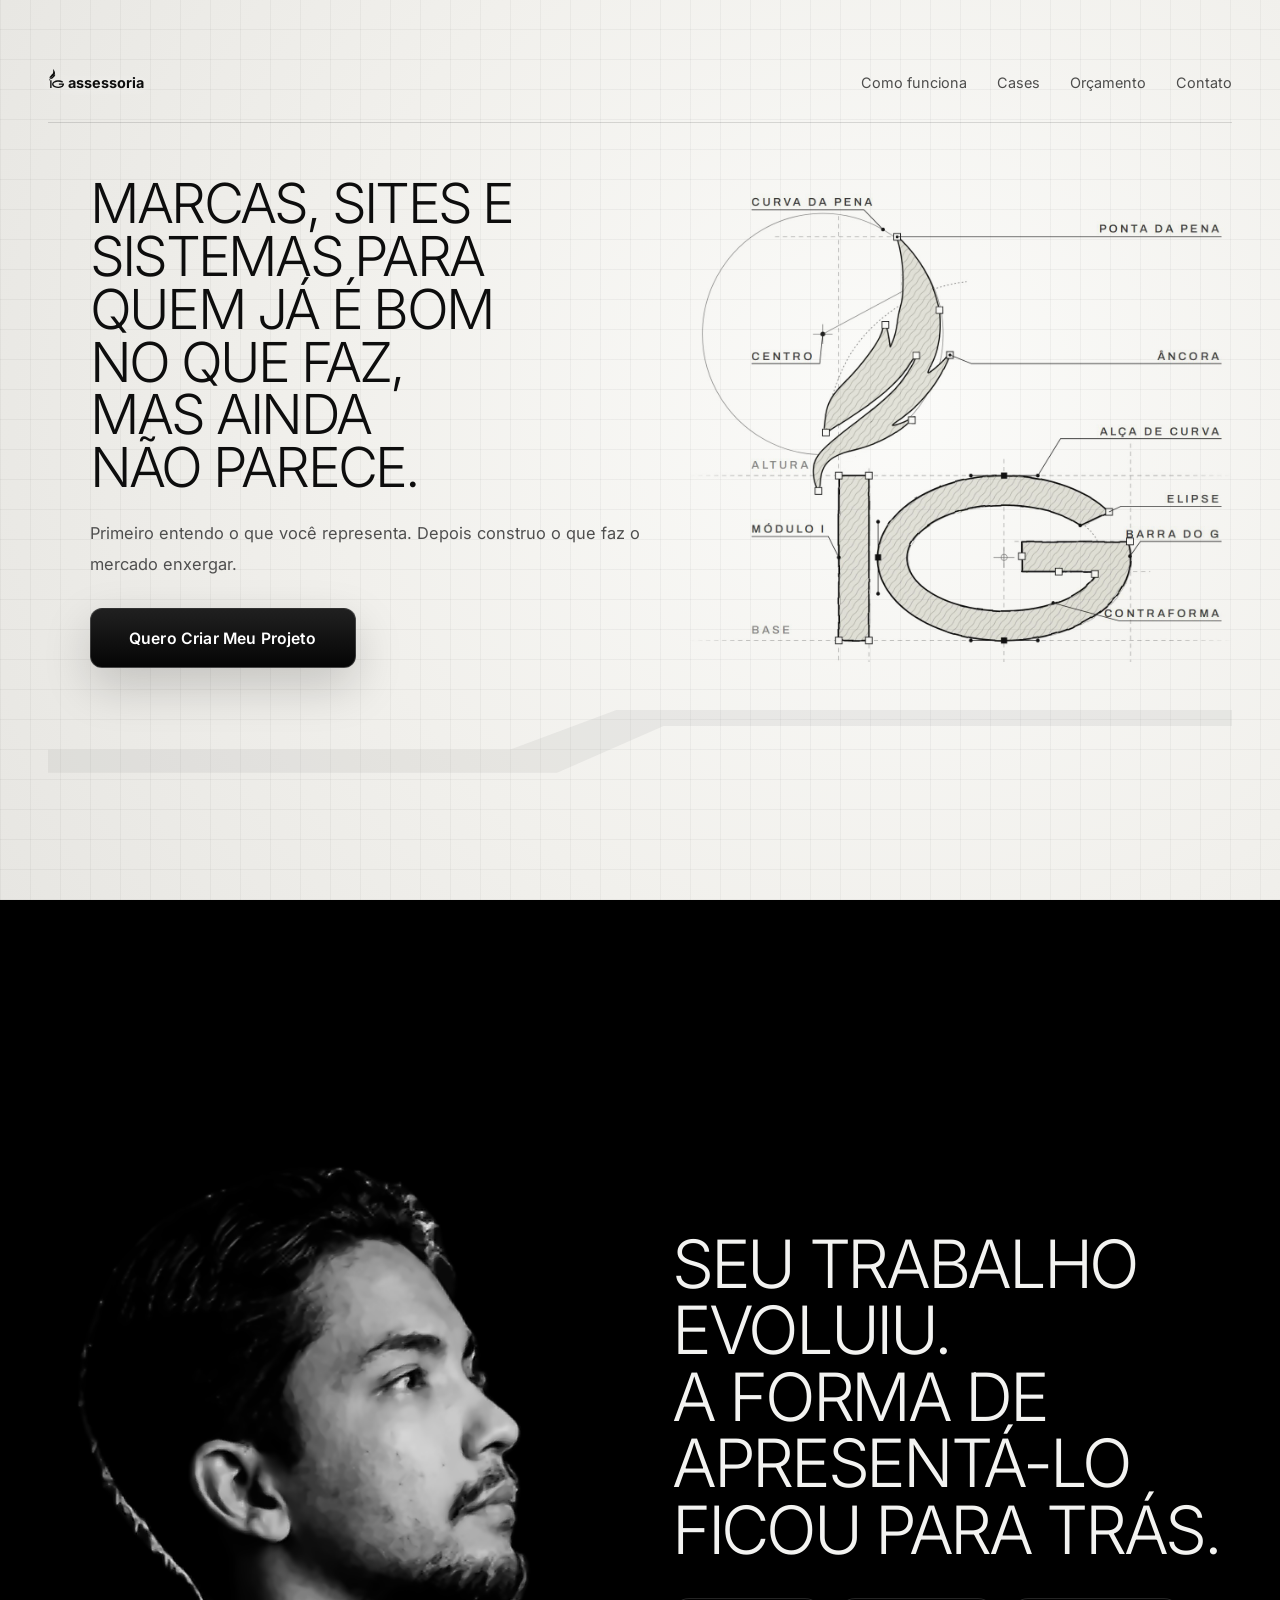
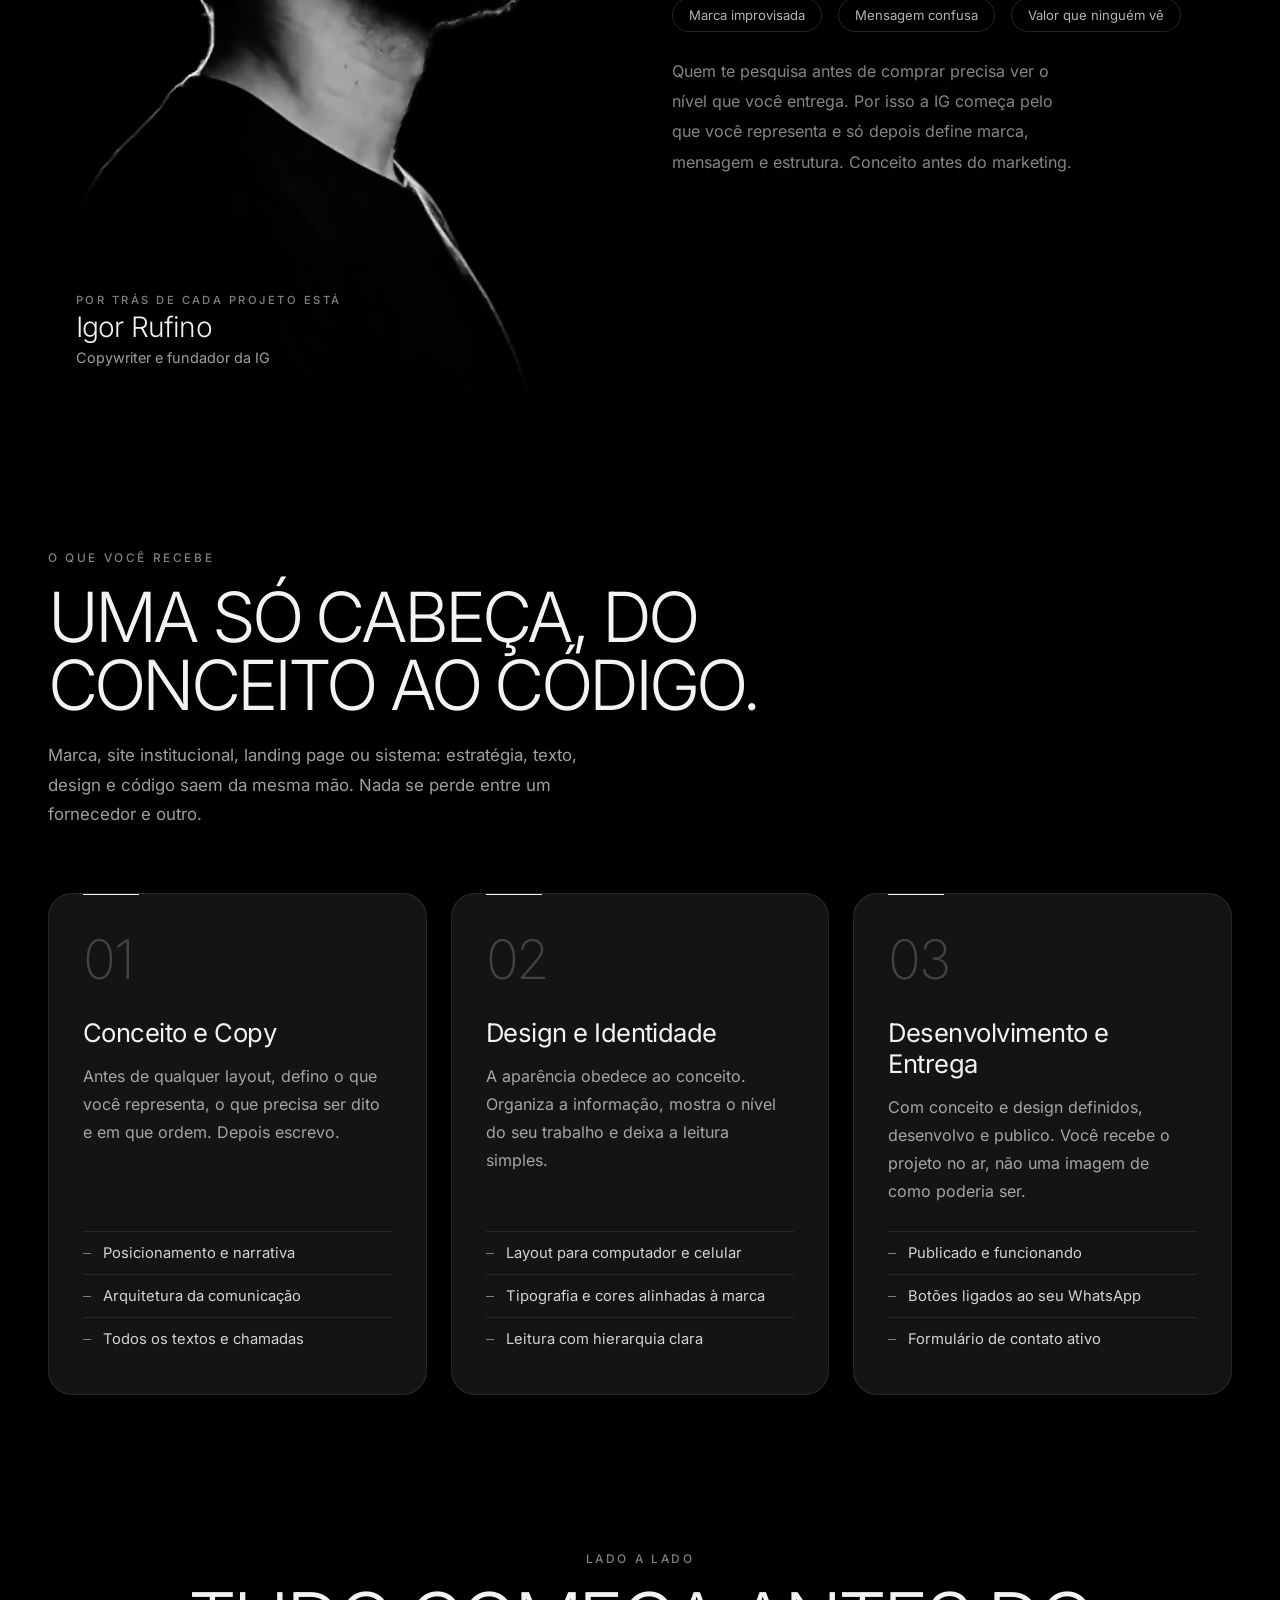
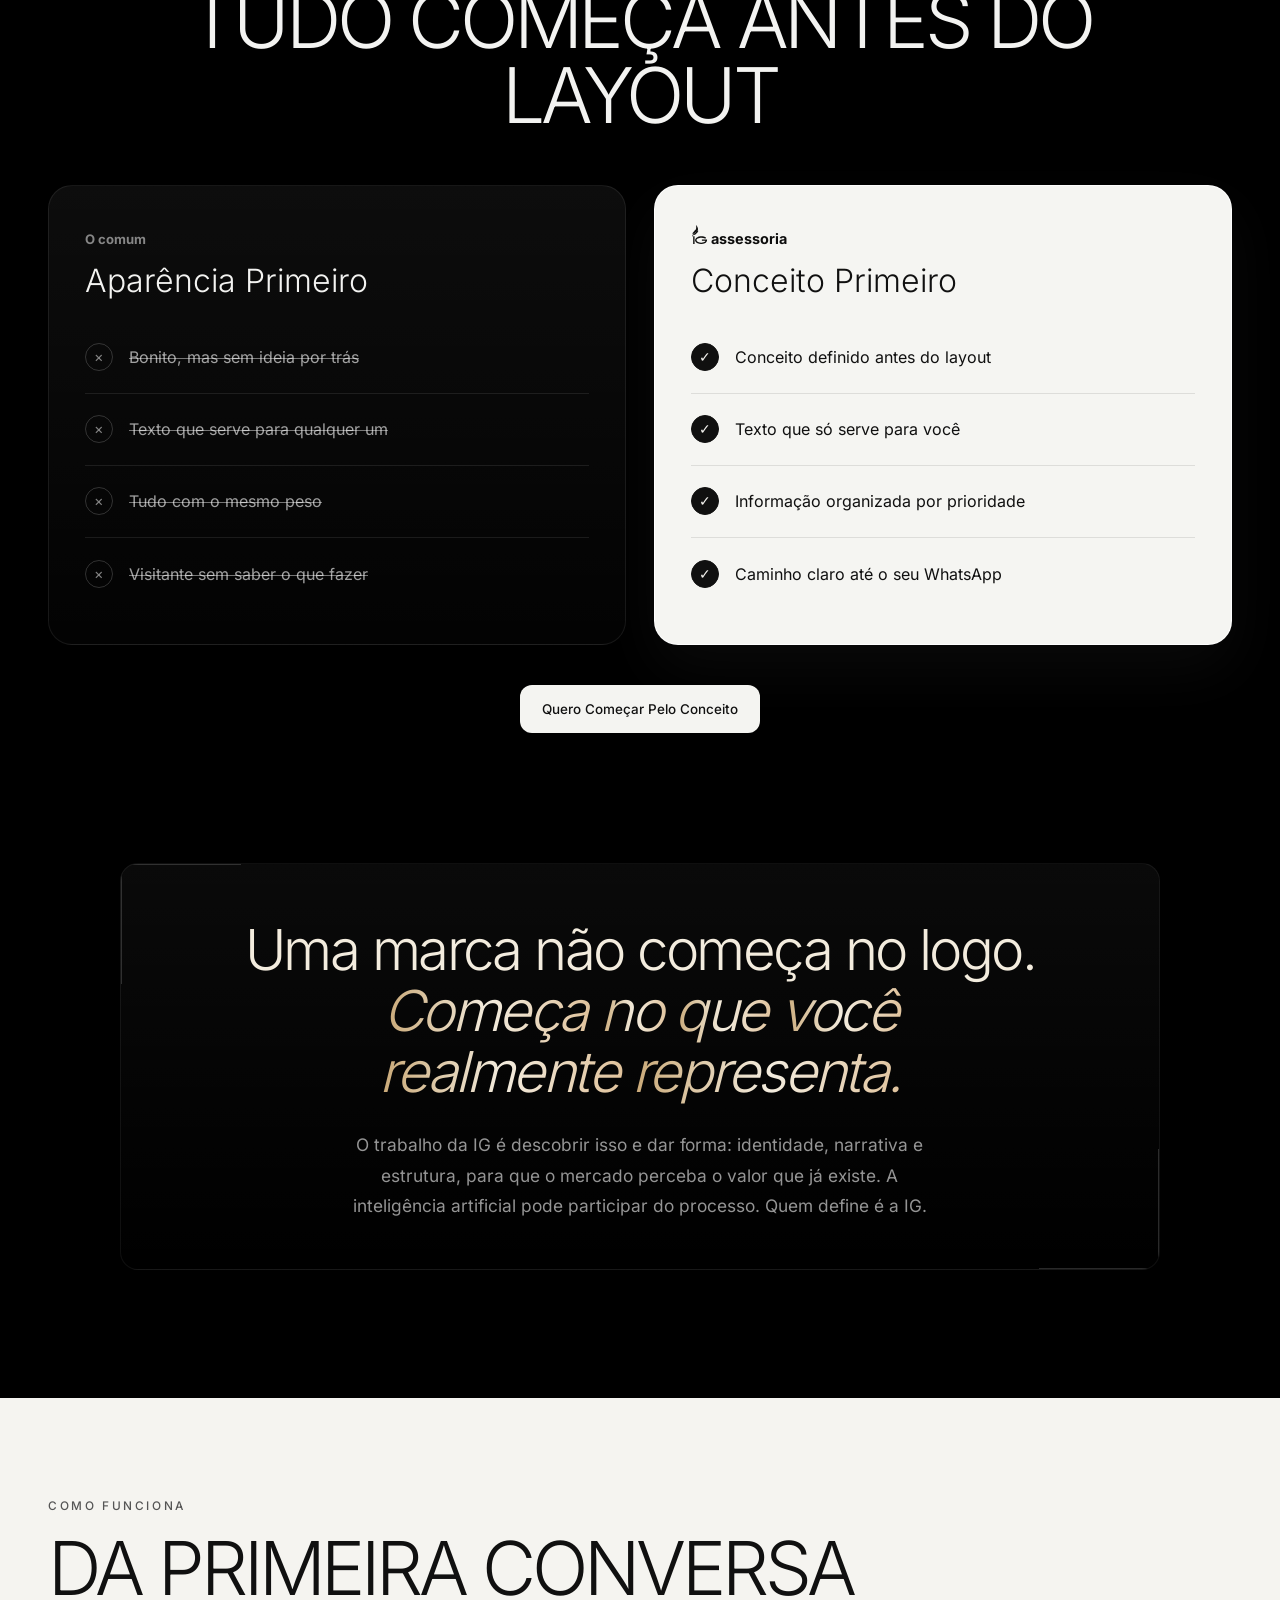
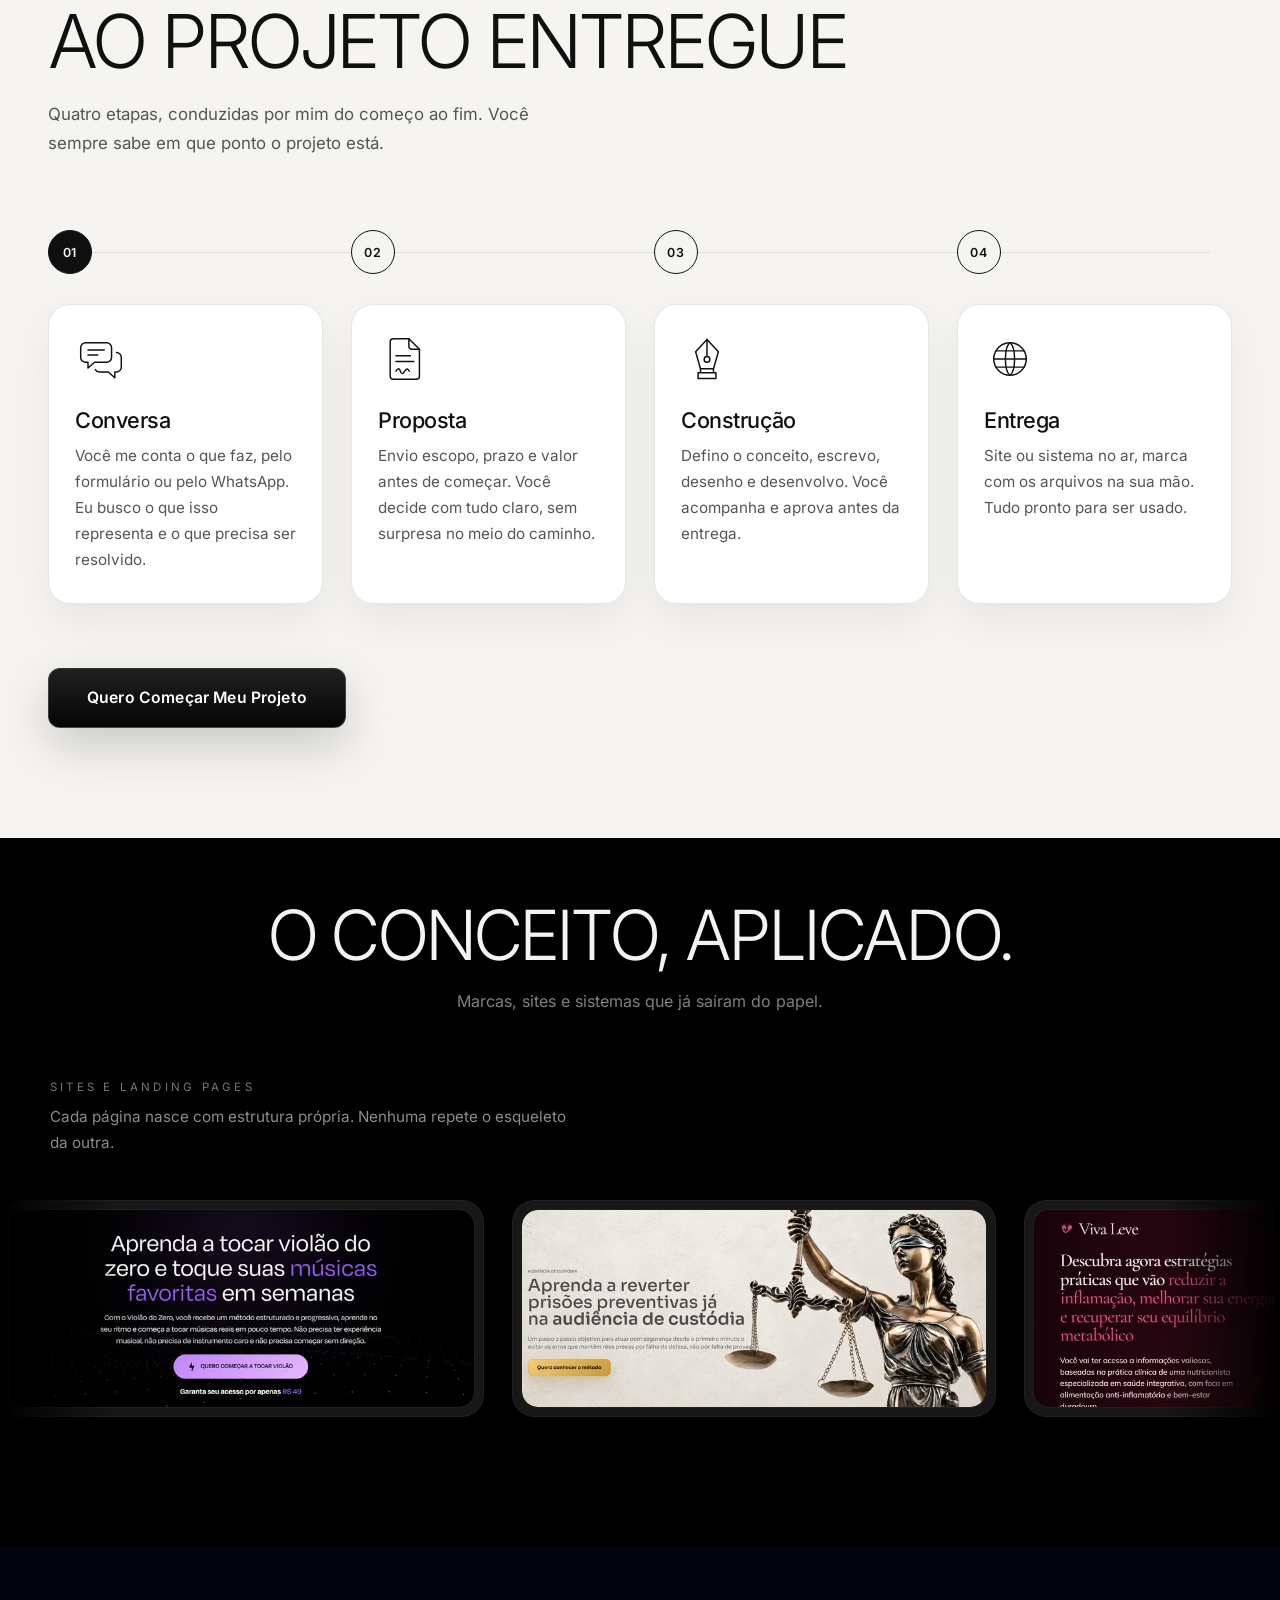
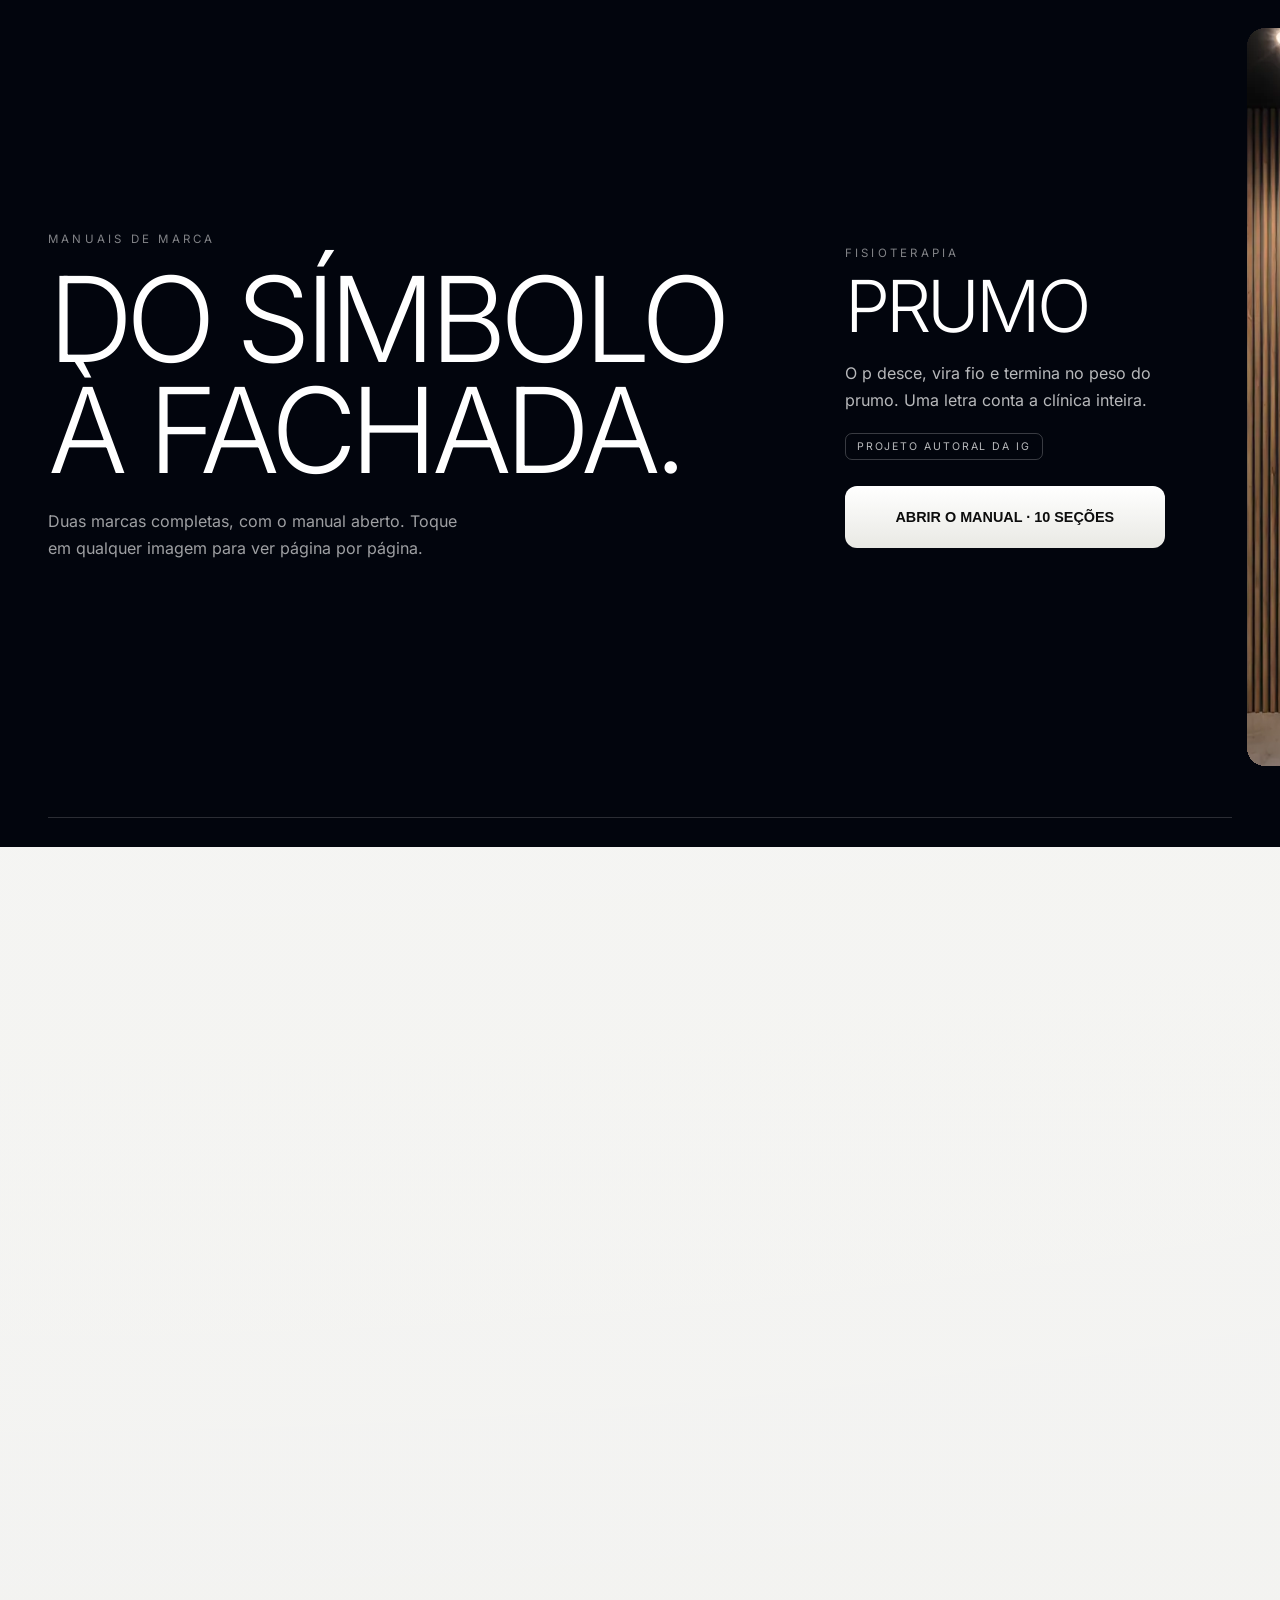
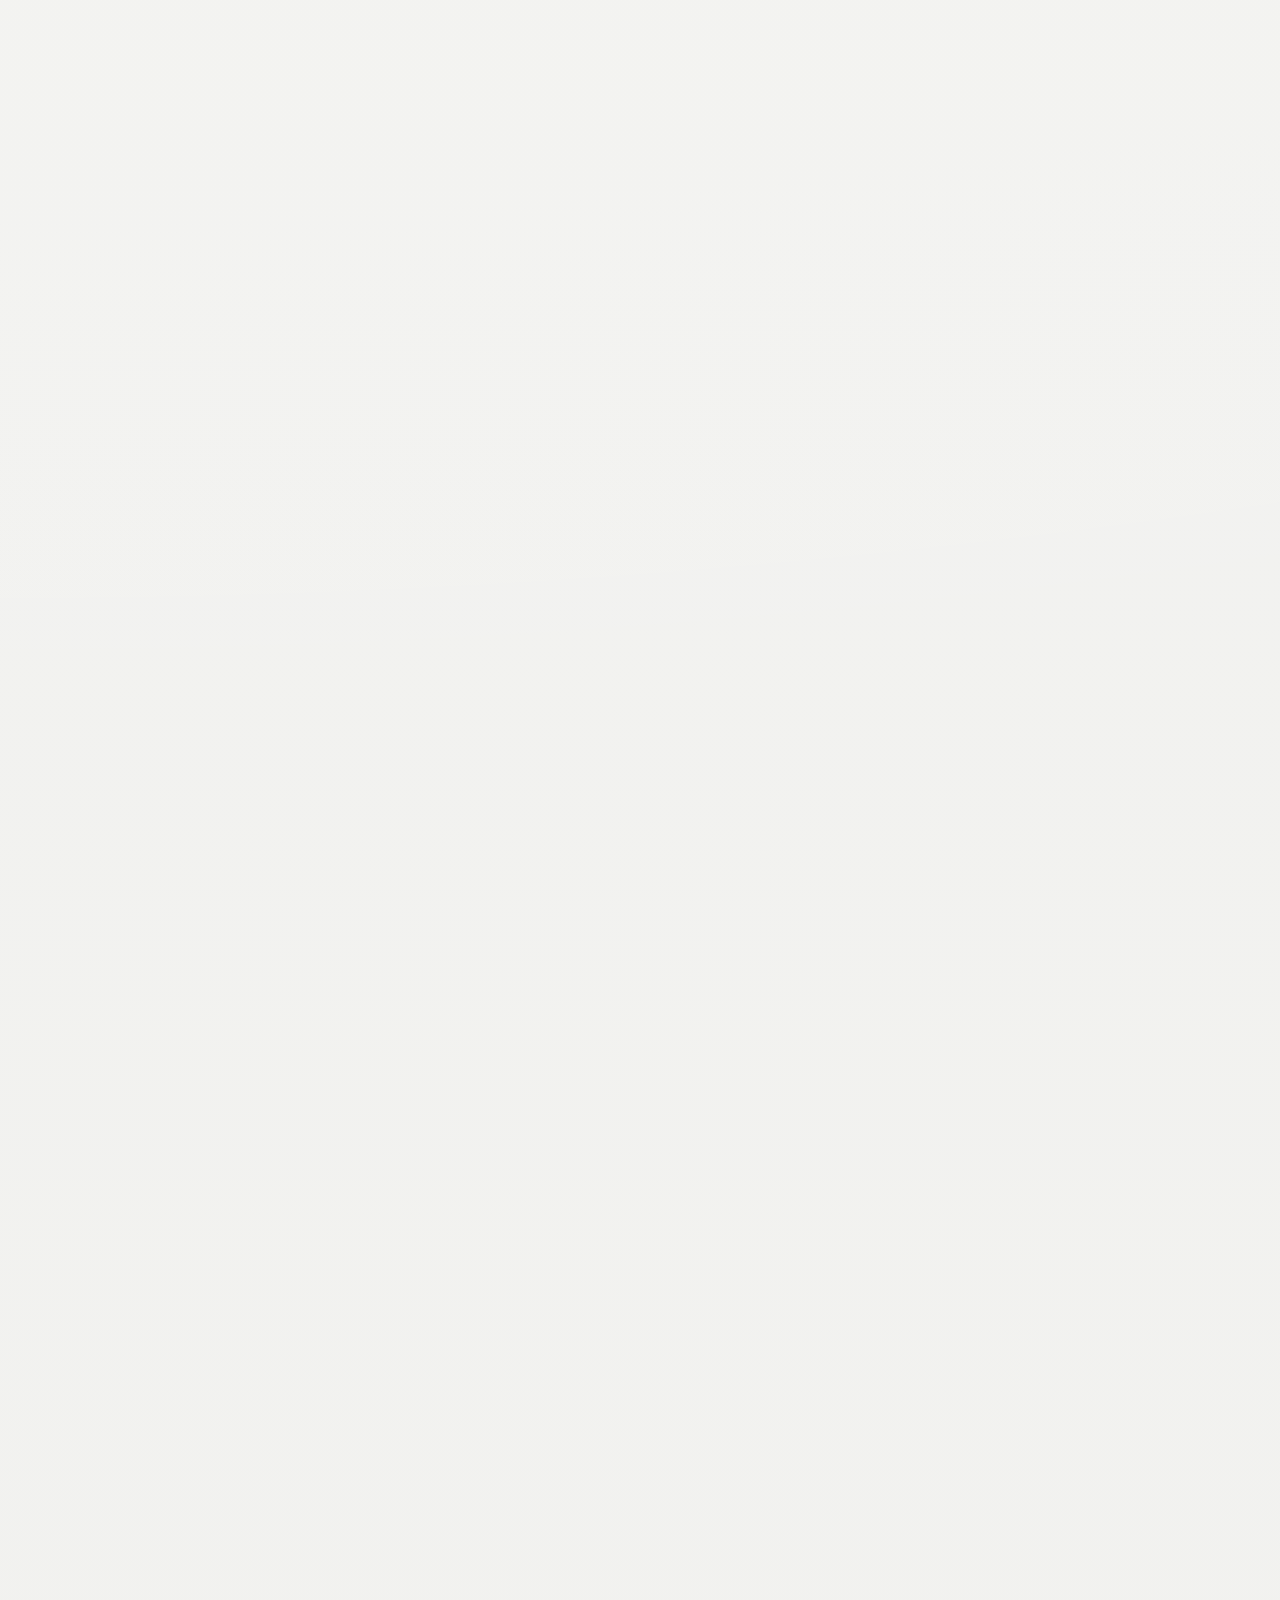
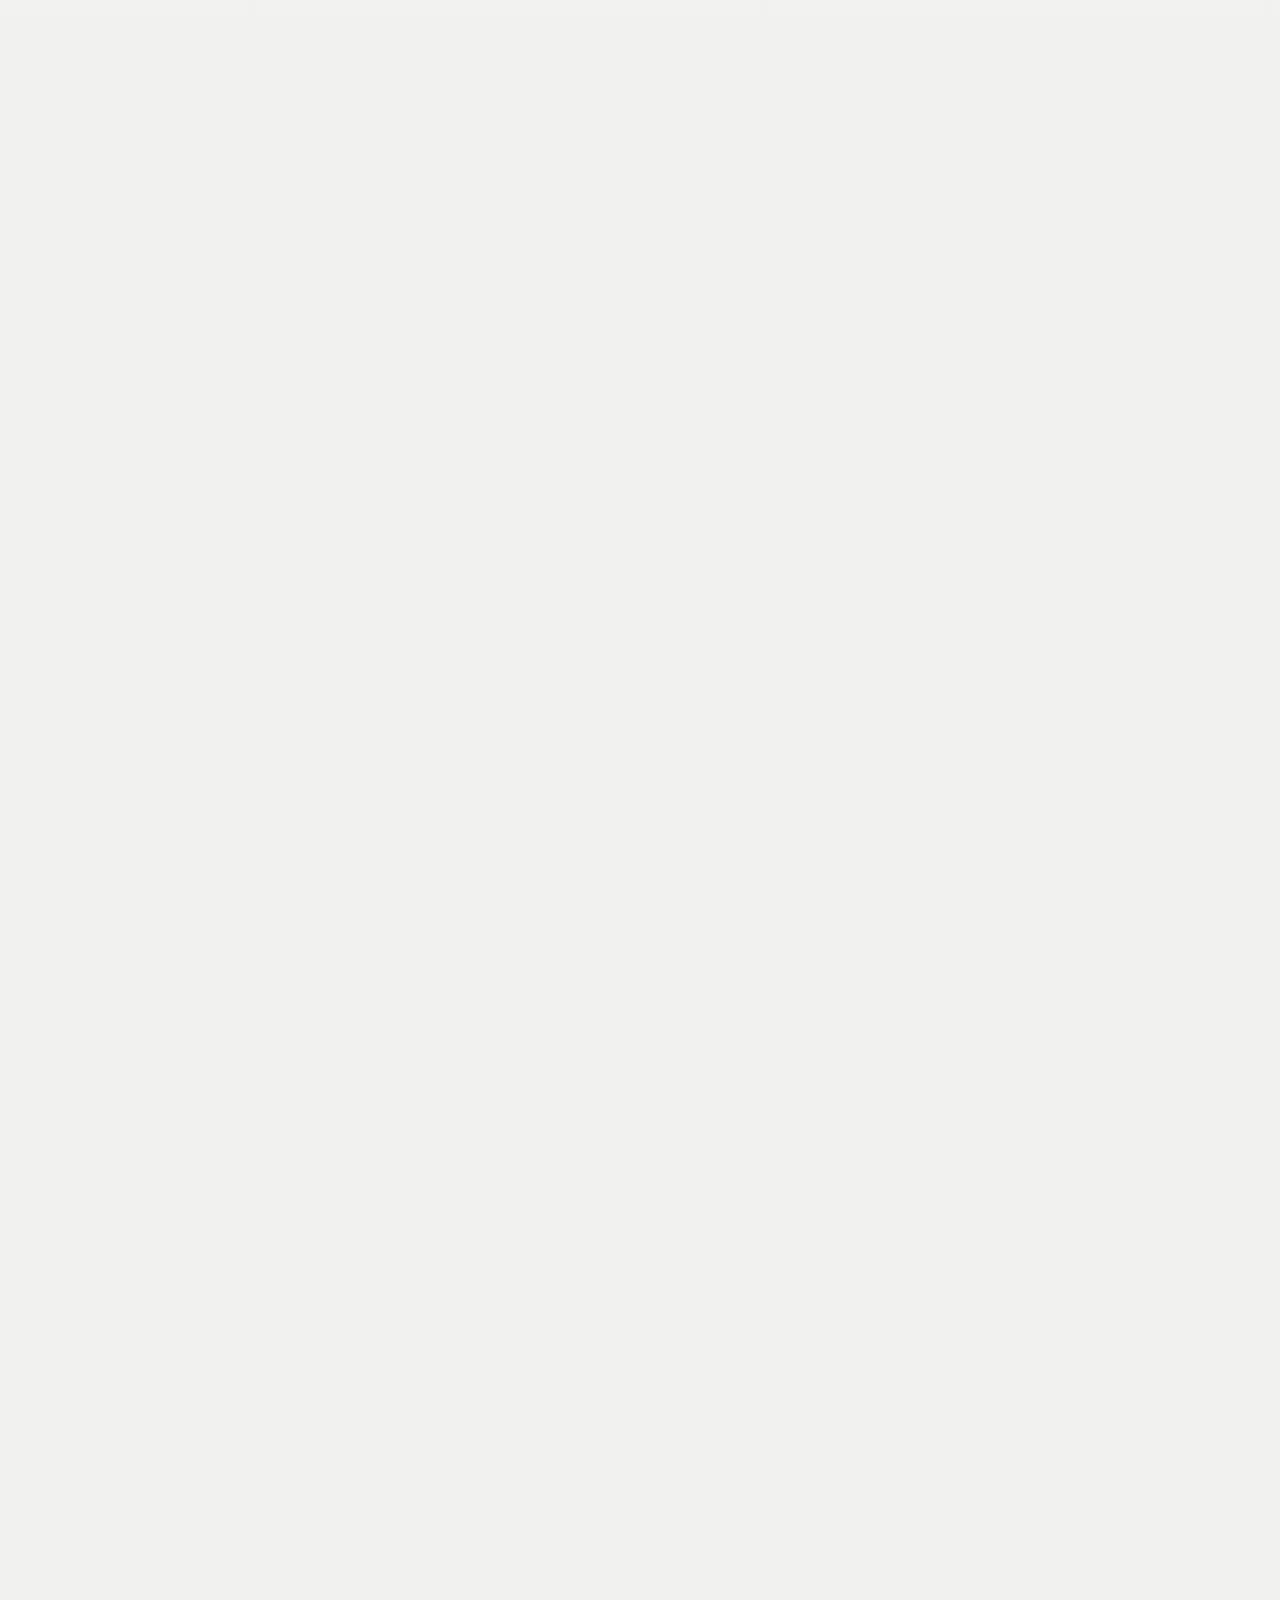
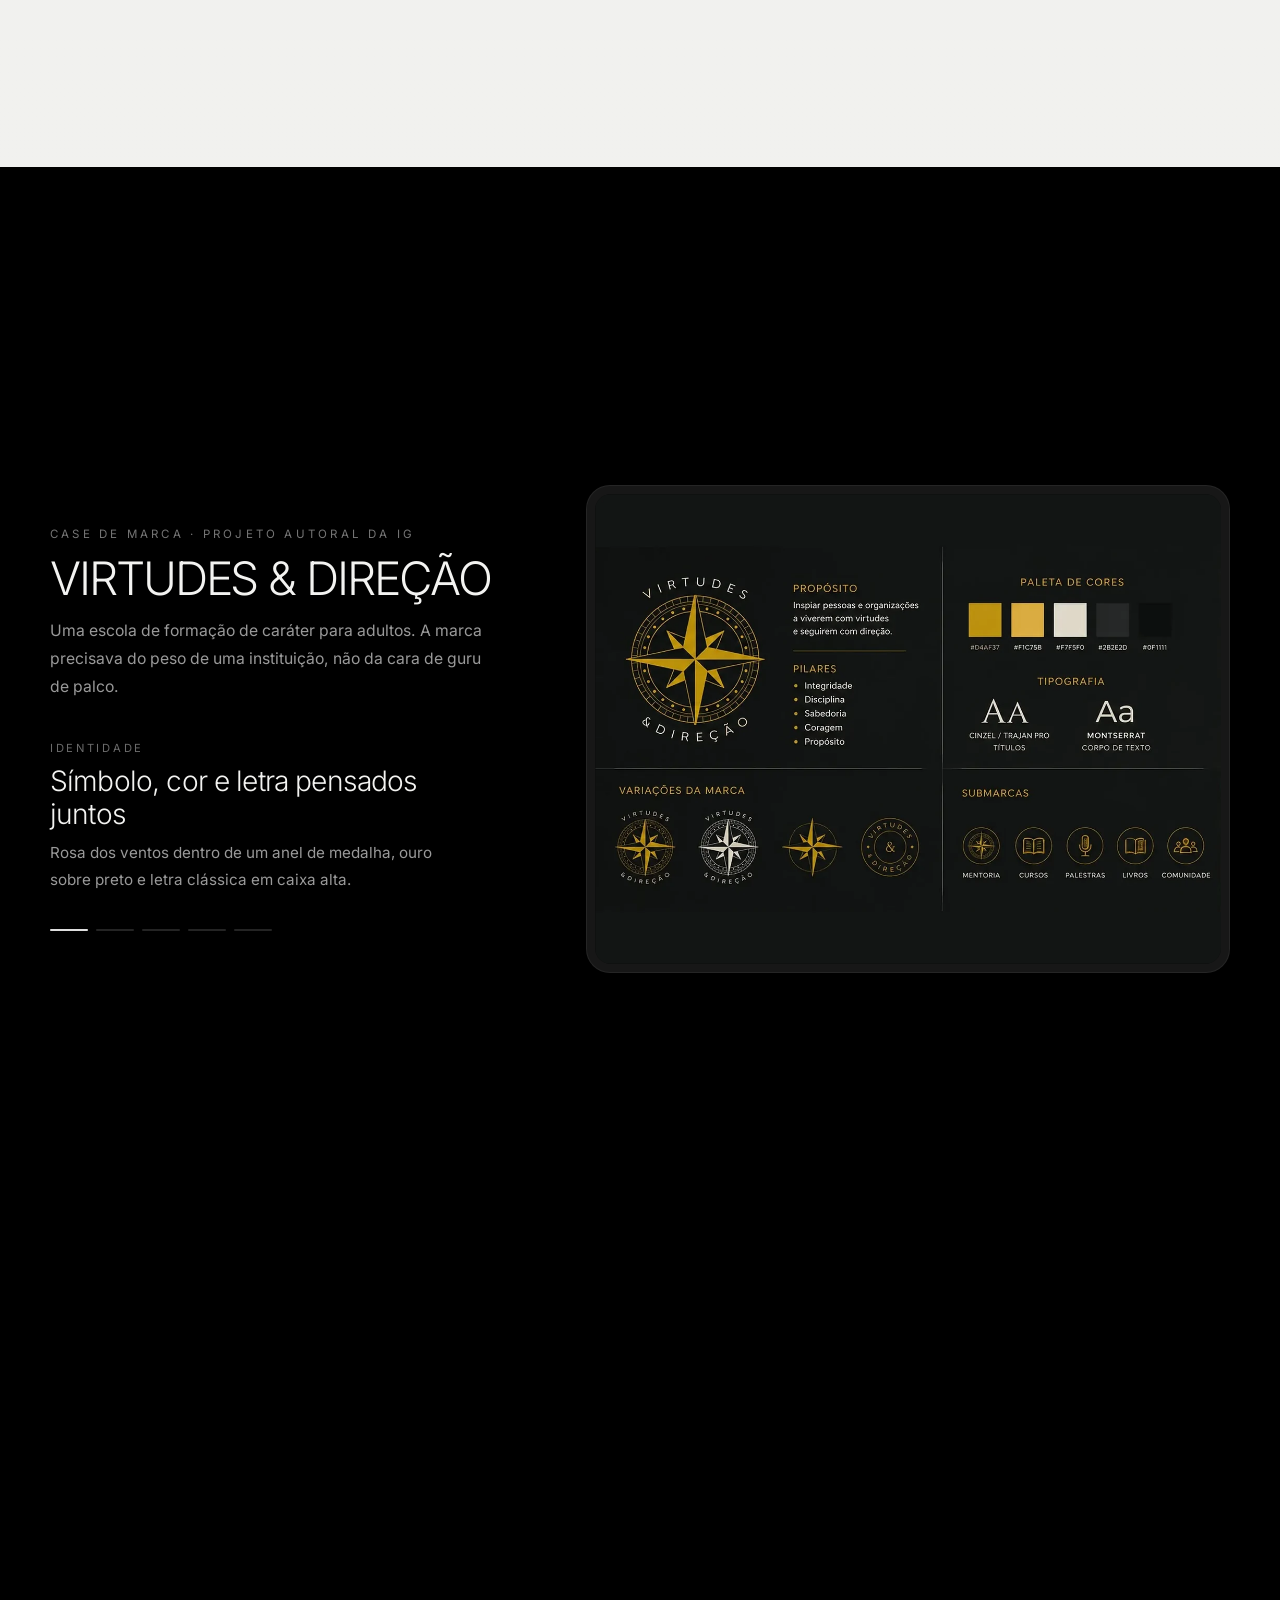
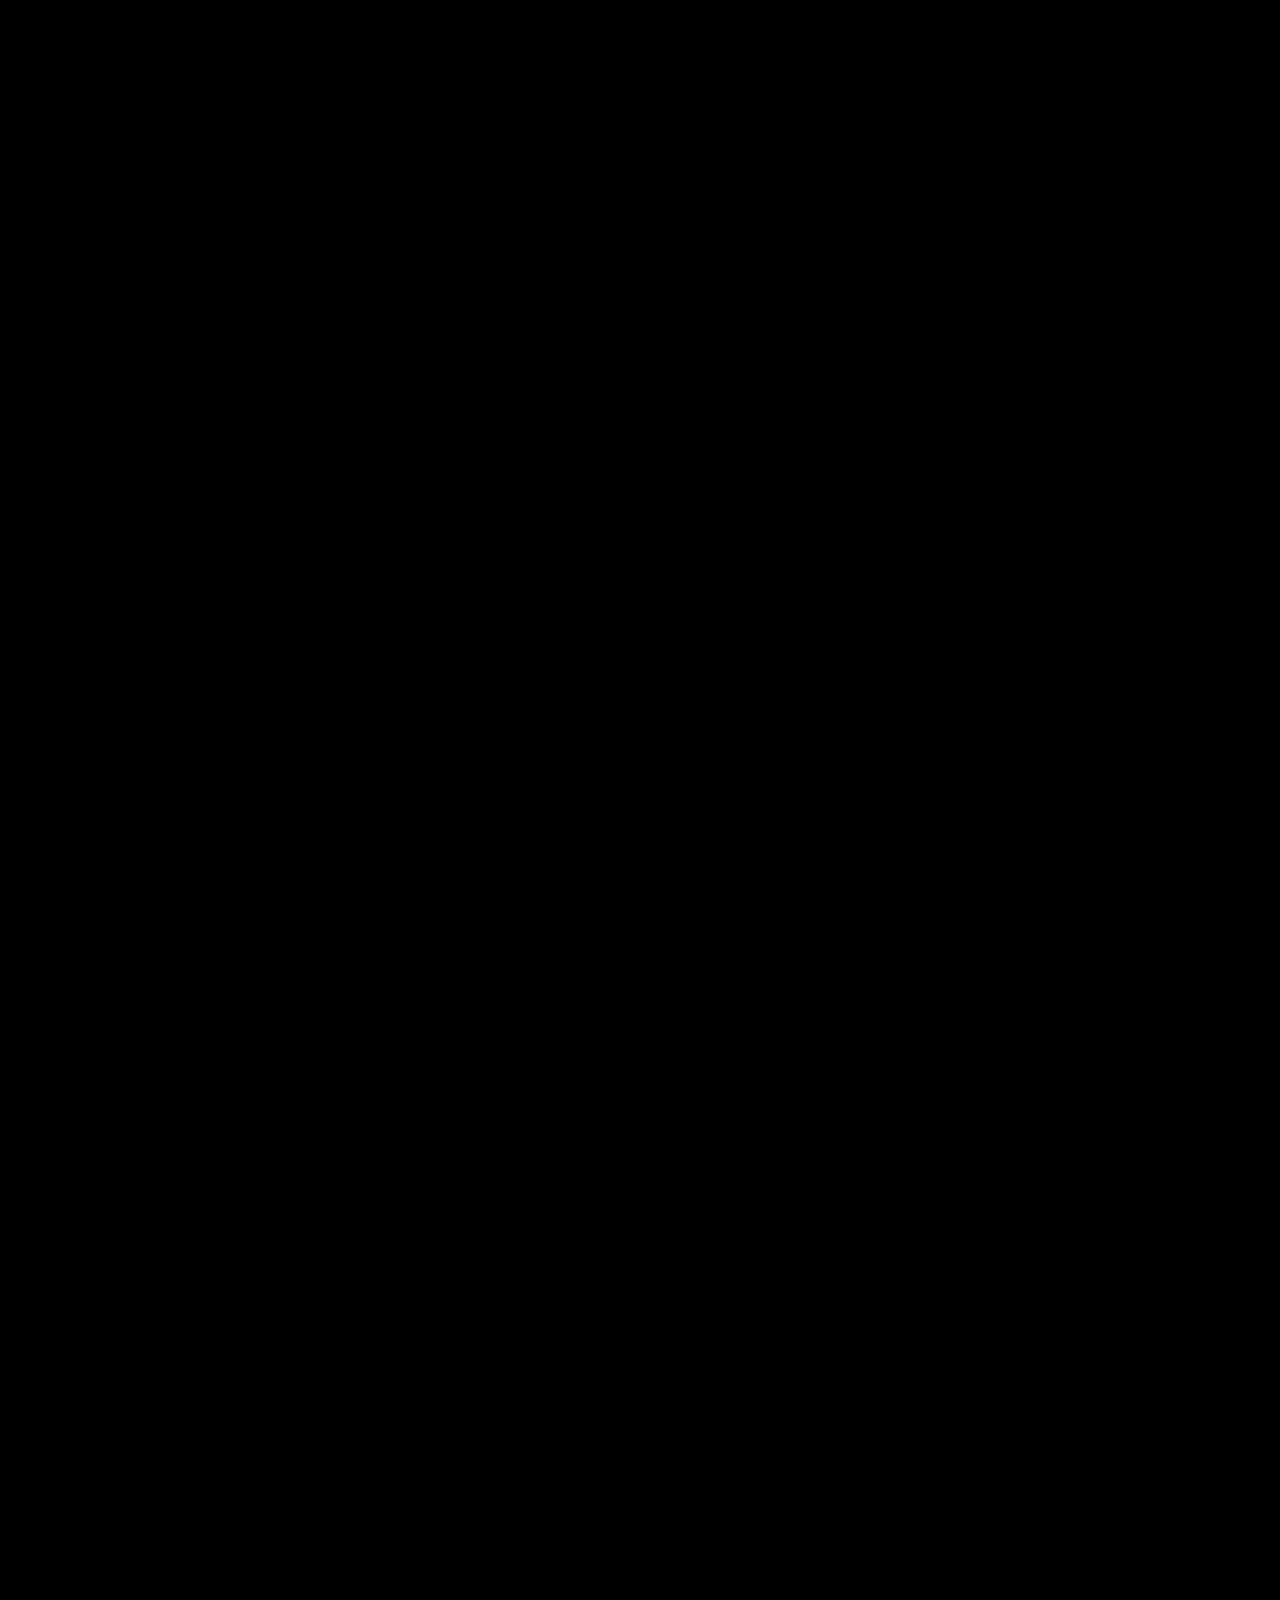
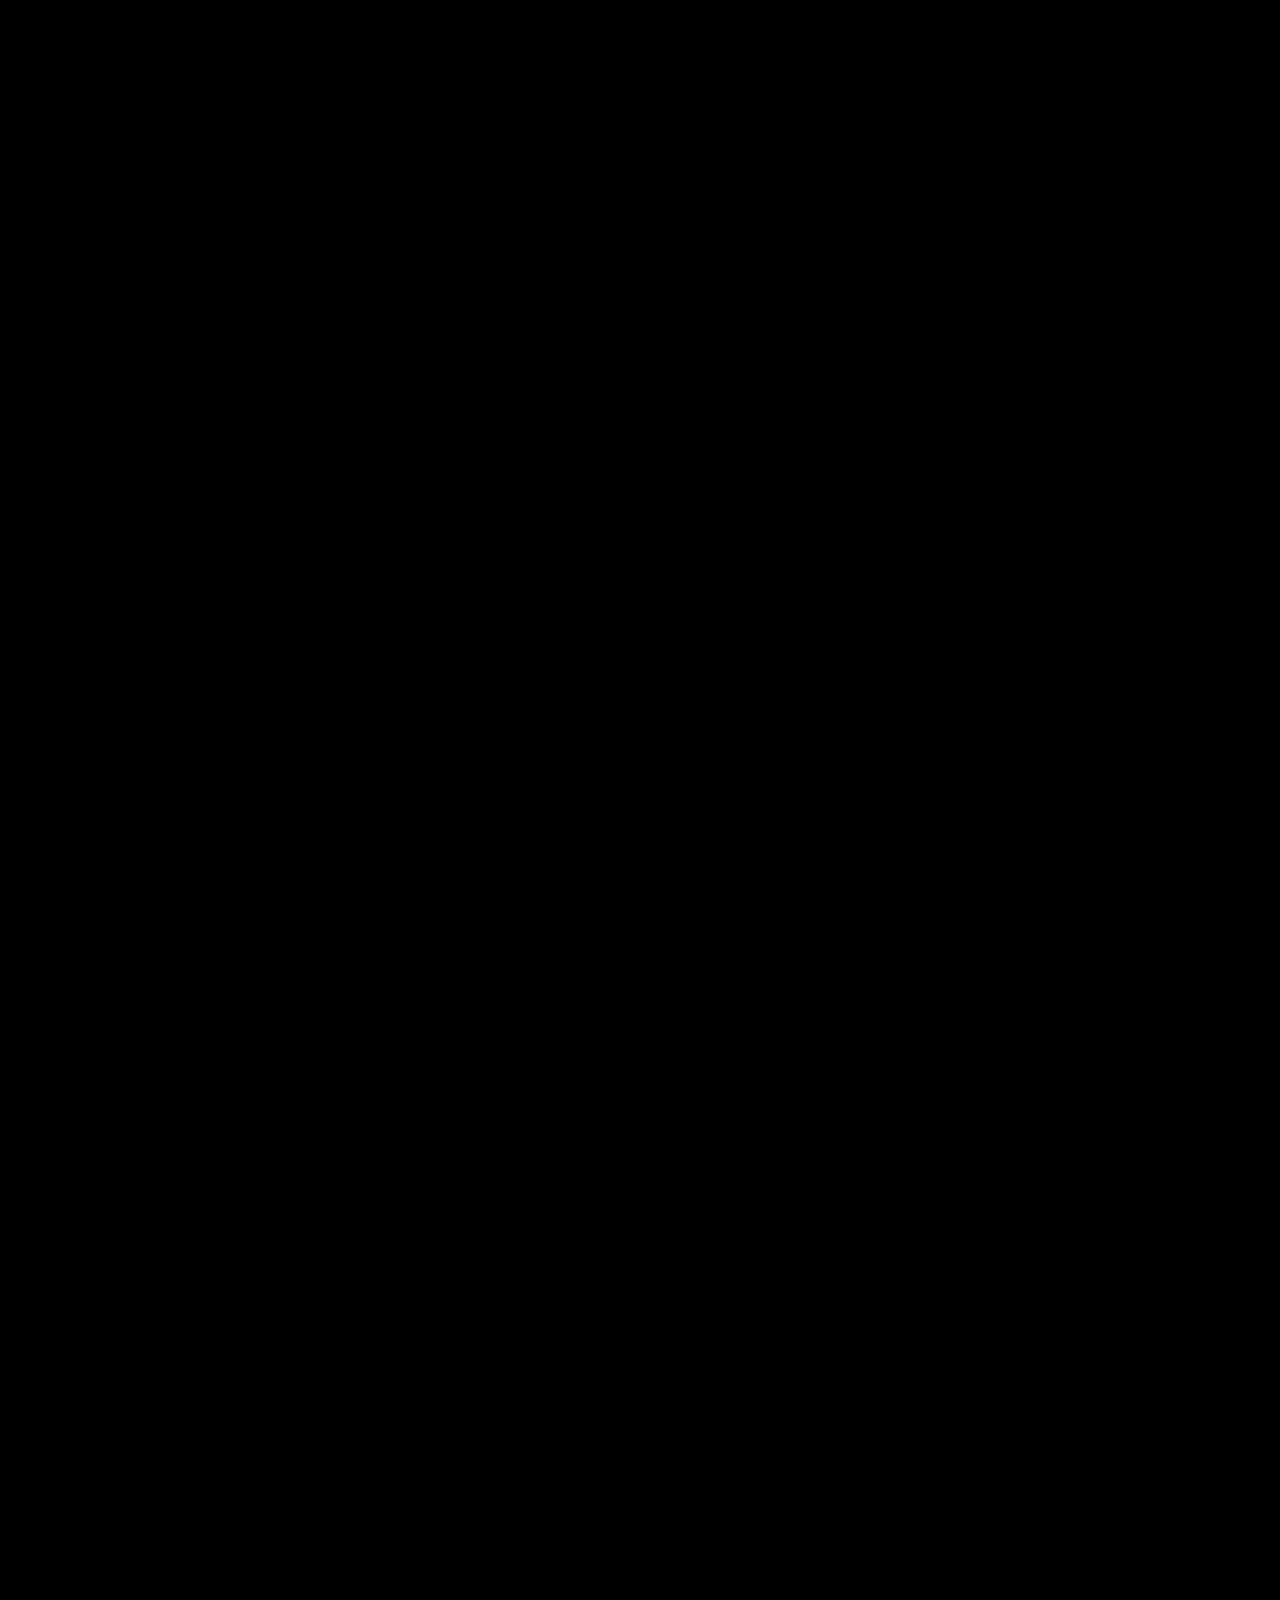
==== index.html @ 2465ba2e "Cases: galeria com manuais de marca e Pauta com Dashboard Galeria de Prumo e Folha & Verso com manua" ====
<!DOCTYPE html>
<html lang="pt-BR">
<head>
<script>document.documentElement.classList.add("js");</script>
<meta charset="UTF-8">
<meta name="viewport" content="width=device-width, initial-scale=1.0">
<style id="ig-antiquadro">html{display:none!important}</style>
<noscript><style>html{display:block!important}</style></noscript>
<script>(function(){var ok=window.self===window.top;if(!ok){try{var a=window.location.ancestorOrigins,p=[];if(a&&a.length&&p.length){ok=true;for(var i=0;i<a.length;i++){if(p.indexOf(a[i])<0){ok=false;break;}}}}catch(e){}}if(ok){var q=document.getElementById('ig-antiquadro');if(q)q.parentNode.removeChild(q);}else{try{window.top.location=window.self.location.href;}catch(e){}}})();</script>
<meta http-equiv="Content-Security-Policy" content="default-src 'none'; script-src 'unsafe-inline'; style-src 'unsafe-inline'; img-src 'self' data: blob:; font-src data:; media-src 'self' data: blob:; connect-src 'self'; manifest-src 'self'; base-uri 'self'; form-action 'self'; object-src 'none'; frame-src 'none'; worker-src 'none'; upgrade-insecure-requests">
<meta name="referrer" content="strict-origin-when-cross-origin">
<script>
/* impede que o site seja exibido dentro de outra página (golpe) */
(function () {
  if (window.top === window.self) return;
  var permitidos = /(^|\.)(claude\.ai|claudeusercontent\.com)$/;   /* prévia do chat */
  var anc = window.location.ancestorOrigins, host = "";
  try { host = anc && anc.length ? new URL(anc[anc.length - 1]).hostname : ""; } catch (e) {}
  if (host && permitidos.test(host)) return;
  try { window.top.location = window.self.location.href; }
  catch (e) { document.documentElement.style.display = "none"; }
})();
</script>

<title>Criação de Sites, Marcas e Sistemas | IG Assessoria</title>
<meta name="description" content="Sites, landing pages, marcas e sistemas sob medida. Estratégia, copy, design e código com um só responsável. De Emas, PB, para negócios de todo o Brasil.">
<meta name="keywords" content="criação de sites, criação de sites Paraíba, landing page, criação de marca, identidade visual, sistema sob medida, IG Assessoria, Igor Rufino">
<meta name="robots" content="index, follow, max-image-preview:large, max-snippet:-1">
<meta name="author" content="IG Assessoria">
<link rel="icon" href="data:image/svg+xml,%3Csvg%20xmlns='http://www.w3.org/2000/svg'%20viewBox='0%200%2064%2064'%3E%3Crect%20width='64'%20height='64'%20rx='14'%20fill='%23000000'/%3E%3Ctext%20x='32'%20y='43'%20font-family='Helvetica,Arial,sans-serif'%20font-size='30'%20font-weight='300'%20letter-spacing='-1'%20text-anchor='middle'%20fill='%23dfc19a'%3EIG%3C/text%3E%3C/svg%3E">
<meta name="theme-color" content="#000000">
<link rel="canonical" href="https://igorrufinofigueiredo-cloud.github.io/IG-ASSESSORIA-OFICIAL/">

<!-- Open Graph / redes sociais -->
<meta property="og:type" content="website">
<meta property="og:locale" content="pt_BR">
<meta property="og:title" content="Criação de Sites, Marcas e Sistemas | IG Assessoria">
<meta property="og:description" content="Marcas, sites e sistemas para quem já é bom no que faz, mas ainda não parece. Conceito, copy, design e código com um só responsável.">
<meta property="og:image" content="https://res.cloudinary.com/dalwymbky/image/upload/v1782346528/b2_j1oc3v.png">
<meta property="og:url" content="https://igorrufinofigueiredo-cloud.github.io/IG-ASSESSORIA-OFICIAL/">
<meta property="og:site_name" content="IG Assessoria">

<!-- Twitter Card -->
<meta name="twitter:card" content="summary_large_image">
<meta name="twitter:title" content="Criação de Sites, Marcas e Sistemas | IG Assessoria">
<meta name="twitter:description" content="Marcas, sites e sistemas para quem já é bom no que faz, mas ainda não parece. Conceito, copy, design e código com um só responsável.">
<meta name="twitter:image" content="https://res.cloudinary.com/dalwymbky/image/upload/v1782346528/b2_j1oc3v.png">

<!-- Dados estruturados para o Google (Schema.org) -->
<script type="application/ld+json">
{
  "@context": "https://schema.org",
  "@graph": [
    {
      "@type": "ProfessionalService",
      "@id": "https://igorrufinofigueiredo-cloud.github.io/IG-ASSESSORIA-OFICIAL/#empresa",
      "name": "IG Assessoria",
      "alternateName": "IG Assessoria Igor Rufino",
      "description": "Criação de marcas, sites, landing pages e sistemas sob medida para negócios e profissionais. Estratégia, copy, design e desenvolvimento com um só responsável.",
      "url": "https://igorrufinofigueiredo-cloud.github.io/IG-ASSESSORIA-OFICIAL/",
      "image": "https://res.cloudinary.com/dalwymbky/image/upload/v1782346528/b2_j1oc3v.png",
      "telephone": "+5583996243847",
      "email": "igorrufinofigueiredo@gmail.com",
      "priceRange": "R$300 - R$3.000",
      "founder": {
        "@id": "https://igorrufinofigueiredo-cloud.github.io/IG-ASSESSORIA-OFICIAL/#igor"
      },
      "address": {
        "@type": "PostalAddress",
        "addressLocality": "Emas",
        "addressRegion": "PB",
        "addressCountry": "BR"
      },
      "areaServed": [
        {
          "@type": "State",
          "name": "Paraíba"
        },
        {
          "@type": "Country",
          "name": "Brasil"
        }
      ],
      "sameAs": [
        "https://www.instagram.com/ig__assessoria"
      ],
      "knowsAbout": [
        "criação de sites",
        "landing pages",
        "criação de marca",
        "identidade visual",
        "sistemas sob medida",
        "copywriting"
      ],
      "hasOfferCatalog": {
        "@type": "OfferCatalog",
        "name": "Serviços da IG Assessoria",
        "itemListElement": [
          {
            "@type": "Offer",
            "itemOffered": {
              "@type": "Service",
              "name": "Criação de sites e landing pages",
              "description": "Sites institucionais e landing pages com estratégia, copy, design e desenvolvimento.",
              "provider": {
                "@id": "https://igorrufinofigueiredo-cloud.github.io/IG-ASSESSORIA-OFICIAL/#empresa"
              }
            }
          },
          {
            "@type": "Offer",
            "itemOffered": {
              "@type": "Service",
              "name": "Criação de marca e identidade visual",
              "description": "Marca, identidade visual e rebranding, do símbolo à aplicação.",
              "provider": {
                "@id": "https://igorrufinofigueiredo-cloud.github.io/IG-ASSESSORIA-OFICIAL/#empresa"
              }
            }
          },
          {
            "@type": "Offer",
            "itemOffered": {
              "@type": "Service",
              "name": "Sistemas sob medida",
              "description": "Sistemas e painéis feitos para a rotina do negócio, como agenda, ficha de cliente e financeiro.",
              "provider": {
                "@id": "https://igorrufinofigueiredo-cloud.github.io/IG-ASSESSORIA-OFICIAL/#empresa"
              }
            }
          }
        ]
      },
      "contactPoint": {
        "@type": "ContactPoint",
        "telephone": "+5583996243847",
        "contactType": "sales",
        "availableLanguage": "Portuguese",
        "areaServed": "BR"
      }
    },
    {
      "@type": "Person",
      "@id": "https://igorrufinofigueiredo-cloud.github.io/IG-ASSESSORIA-OFICIAL/#igor",
      "name": "Igor Rufino",
      "jobTitle": "Copywriter e fundador da IG Assessoria",
      "worksFor": {
        "@id": "https://igorrufinofigueiredo-cloud.github.io/IG-ASSESSORIA-OFICIAL/#empresa"
      },
      "sameAs": [
        "https://www.instagram.com/ig__assessoria"
      ]
    },
    {
      "@type": "WebSite",
      "@id": "https://igorrufinofigueiredo-cloud.github.io/IG-ASSESSORIA-OFICIAL/#site",
      "url": "https://igorrufinofigueiredo-cloud.github.io/IG-ASSESSORIA-OFICIAL/",
      "name": "IG Assessoria",
      "inLanguage": "pt-BR",
      "publisher": {
        "@id": "https://igorrufinofigueiredo-cloud.github.io/IG-ASSESSORIA-OFICIAL/#empresa"
      }
    },
    {
      "@type": "WebPage",
      "@id": "https://igorrufinofigueiredo-cloud.github.io/IG-ASSESSORIA-OFICIAL/#pagina",
      "url": "https://igorrufinofigueiredo-cloud.github.io/IG-ASSESSORIA-OFICIAL/",
      "name": "Criação de Sites, Marcas e Sistemas | IG Assessoria",
      "description": "Sites, landing pages, marcas e sistemas sob medida. Estratégia, copy, design e código com um só responsável. De Emas, PB, para negócios de todo o Brasil.",
      "isPartOf": {
        "@id": "https://igorrufinofigueiredo-cloud.github.io/IG-ASSESSORIA-OFICIAL/#site"
      },
      "about": {
        "@id": "https://igorrufinofigueiredo-cloud.github.io/IG-ASSESSORIA-OFICIAL/#empresa"
      },
      "inLanguage": "pt-BR",
      "primaryImageOfPage": "https://res.cloudinary.com/dalwymbky/image/upload/v1782346528/b2_j1oc3v.png"
    },
    {
      "@type": "FAQPage",
      "@id": "https://igorrufinofigueiredo-cloud.github.io/IG-ASSESSORIA-OFICIAL/#faq",
      "mainEntity": [
        {
          "@type": "Question",
          "name": "A IG faz apenas o design?",
          "acceptedAnswer": {
            "@type": "Answer",
            "text": "Não. Marca, site ou sistema passam por estratégia, texto, design e desenvolvimento, na medida que cada caso pede."
          }
        },
        {
          "@type": "Question",
          "name": "Quanto custa um projeto?",
          "acceptedAnswer": {
            "@type": "Answer",
            "text": "Marcas vão de R$300 a R$1.000. Sites e landing pages, de R$600 a R$3.000, conforme a complexidade. Sistemas são orçados depois que eu entendo a sua operação."
          }
        },
        {
          "@type": "Question",
          "name": "Posso escolher entre um projeto mais simples e um mais elaborado?",
          "acceptedAnswer": {
            "@type": "Answer",
            "text": "Sim. Primeiro entendo o que seu negócio precisa. Depois definimos juntos o nível do projeto."
          }
        },
        {
          "@type": "Question",
          "name": "Preciso saber exatamente o que quero?",
          "acceptedAnswer": {
            "@type": "Answer",
            "text": "Não. Basta me explicar o que você faz e o que está faltando. Encontrar a clareza é parte do trabalho."
          }
        },
        {
          "@type": "Question",
          "name": "Como começo?",
          "acceptedAnswer": {
            "@type": "Answer",
            "text": "Preencha o formulário ou me chame no WhatsApp. Respondo por lá e explico os próximos passos."
          }
        }
      ]
    }
  ]
}
</script>

<style>
/* Fonte Inter embutida no próprio arquivo: nada é carregado do Google */
@font-face {
  font-family: "Inter";
  font-style: normal;
  font-weight: 200 700;
  font-display: swap;
  src: url([data-uri]) format("woff2");
  unicode-range: U+0000-00FF, U+0131, U+0152-0153, U+02BB-02BC, U+02C6, U+02DA, U+02DC, U+0304, U+0308, U+0329, U+2000-206F, U+20AC, U+2122, U+2191, U+2193, U+2212, U+2215, U+FEFF, U+FFFD;
}
/* ============ ROOT / RESET ============ */
:root {
  --bg: #efefed;
  --panel: rgba(255, 255, 255, 0.6);
  --ink: #0d0d0d;
  --muted: #626262;
  --line: rgba(15, 15, 15, 0.08);
  --line-strong: rgba(15, 15, 15, 0.14);
  --card: rgba(255, 255, 255, 0.34);
  --shadow: 0 20px 80px rgba(0, 0, 0, 0.08);
  --radius: 26px;
  --max-width: 1240px;
}

*, *::before, *::after { box-sizing: border-box; }

html { scroll-behavior: smooth; }

body {
  margin: 0;
  min-height: 100vh;
  color: #0d0d0d;
  font-family: "Segoe UI", "Helvetica Neue", Arial, sans-serif;
  background:
    radial-gradient(circle at top left, rgba(255,255,255,.9), transparent 32%),
    linear-gradient(180deg, #f5f5f3 0%, #ebebe8 100%);
}

a { color: inherit; text-decoration: none; }

.page-shell { min-height: 100vh; }

h1, h2, h3, p { margin: 0; }
ul { list-style: none; margin: 0; padding: 0; }
img { display: block; max-width: 100%; }

/* ============ BUTTONS ============ */
.button {
  display: inline-flex;
  align-items: center;
  justify-content: center;
  min-height: 48px;
  padding: 0 22px;
  border-radius: 12px;
  font-size: .84rem;
  font-weight: 500;
  transition: transform 180ms ease;
  cursor: pointer;
  border: none;
}
.button:hover, .button:focus-visible { transform: translateY(-1px); }

.button--primary {
  min-height: 60px;
  padding: 0 38px;
  background: linear-gradient(180deg, #202020 0%, #050505 100%);
  color: #fff;
  border: 1px solid rgba(255,255,255,.18);
  box-shadow: 0 18px 48px rgba(0,0,0,.18);
  font-size: .98rem;
  font-weight: 600;
  letter-spacing: .01em;
}

.button--comparison {
  background: #f4f4f1;
  color: #111111;
}

.button--offer {
  min-width: 320px;
  min-height: 62px;
  background: linear-gradient(180deg, #ffffff 0%, #e9e9e4 100%);
  color: #0d0d0d;
  text-transform: uppercase;
  font-size: .9rem;
  font-weight: 700;
}

/* ============ SECTION BASE ============ */
.section-dark { background: #000000; color: #f3f3f1; }
.section-light { background: #f5f4f0; color: #101010; }

/* ============ SCROLL REVEAL ============ */
.reveal-media {
  opacity: 0;
  transform: translateY(46px) scale(.96);
  filter: blur(18px);
  transition: opacity 900ms ease, transform 1100ms ease, filter 1100ms ease;
}
.reveal-media.is-visible {
  opacity: 1;
  transform: translateY(0) scale(1);
  filter: blur(0);
}

.reveal-side {
  opacity: 0;
  transform: translateX(48px);
  filter: blur(10px);
  transition: opacity 850ms ease, transform 950ms ease, filter 950ms ease;
}
.reveal-side.is-visible { opacity: 1; transform: translateX(0); filter: blur(0); }

.reveal-up {
  opacity: 0;
  transform: translateY(52px);
  filter: blur(10px);
  transition: opacity 800ms ease, transform 950ms ease, filter 950ms ease;
  transition-delay: var(--reveal-delay, 0ms);
}
.reveal-up.is-visible { opacity: 1; transform: translateY(0); filter: blur(0); }

.reveal-mark {
  opacity: 0;
  transform: translateY(18px);
  filter: blur(10px);
  transition: opacity 800ms ease, transform 950ms ease, filter 950ms ease;
}
.reveal-mark.is-visible { opacity: 1; transform: translateY(0); filter: blur(0); }

.reveal-word {
  display: inline-block;
  opacity: 0;
  transform: translateY(12px);
  filter: blur(8px);
  transition: opacity 500ms ease, transform 700ms ease, filter 700ms ease;
  transition-delay: calc(var(--word-index) * 45ms);
}
.reveal-word.is-visible { opacity: 1; transform: translateY(0); filter: blur(0); }

.reveal-write--delay .reveal-word {
  transition-delay: calc(180ms + var(--word-index) * 45ms);
}

/* ============ SECTION 1: HERO ============ */
.hero {
  position: relative;
  min-height: 100vh;
  overflow: hidden;
  isolation: isolate;
  padding: 56px 48px 0;
}

.hero__media {
  position: absolute;
  inset: 0;
}

.hero__video {
  position: absolute;
  inset: 0;
  width: 100%;
  height: 100%;
  object-fit: cover;
  object-position: center top;
  pointer-events: none;
  user-select: none;
}
.hero__video::-webkit-media-controls,
.hero__video::-webkit-media-controls-panel,
.hero__video::-webkit-media-controls-play-button,
.hero__video::-webkit-media-controls-start-playback-button {
  display: none !important;
  -webkit-appearance: none;
}

.hero__video--mobile { display: none; }

.hero__nav {
  position: relative;
  z-index: 2;
  width: min(100%, 1240px);
  margin: 0 auto;
  display: flex;
  align-items: center;
  justify-content: space-between;
  gap: 24px;
  padding-bottom: 22px;
  border-bottom: 1px solid rgba(15,15,15,.14);
  flex-wrap: wrap;
}

.hero__nav-brand {
  --ig-brand-cor: var(--ig-marca-sobre-claro);
  text-shadow: 0 1px 12px rgba(255,255,255,.6);
  transition: opacity 180ms ease;
}

.hero__nav-links {
  display: flex;
  align-items: center;
  gap: 30px;
}
.hero__nav-links a {
  font-size: .84rem;
  color: rgba(13,13,13,.72);
  text-shadow: 0 1px 10px rgba(255,255,255,.55);
  transition: color 180ms ease;
}
.hero__nav-links a:hover { color: #0d0d0d; }

.hero__grid {
  position: relative;
  z-index: 1;
  width: min(100%, 1240px);
  margin: 0 auto;
  display: grid;
  grid-template-columns: 1fr;
  align-items: start;
  padding-top: 40px;
}

.hero__title {
  margin: 14px 0 0 42px;
  max-width: 560px;
  font-size: clamp(2.5rem, 4.3vw, 4.05rem);
  line-height: .96;
  letter-spacing: -.05em;
  font-weight: 300;
  text-transform: uppercase;
  text-align: left;
}
.hero__title span { display: inline-block; white-space: nowrap; }

.hero__subhead {
  margin: 24px 0 0 42px;
  max-width: 560px;
  color: #4f4f4f;
  font-size: 1.02rem;
  line-height: 1.9;
}

.hero__actions { margin: 28px 0 0 42px; }

.hero__line {
  position: relative;
  z-index: 1;
  width: min(100%, 1240px);
  margin: 42px auto 0;
  height: 64px;
}
.hero__line::before {
  content: "";
  position: absolute;
  inset: 0;
  background: rgba(128,128,128,.11);
  clip-path: polygon(0 62%, 39% 62%, 48% 0, 100% 0, 100% 25%, 52% 25%, 43% 98%, 0 98%);
}

/* ============ SECTION 2: ABOUT / CHAOS ============ */
.about-block { padding: 88px 48px; }

.about-block__inner {
  display: grid;
  grid-template-columns: minmax(0, 1fr) minmax(360px, 560px);
  align-items: center;
  gap: 64px;
  width: min(100%, 1240px);
  margin: 0 auto;
}

.about-block__media {
  position: relative;
  overflow: hidden;
  margin: 0;
}
.about-block__media img {
  width: 100%;
  height: auto;
  object-fit: cover;
  animation: aboutFloat 8s ease-in-out infinite;
  -webkit-mask-image: linear-gradient(180deg, transparent 0%, #000 9%, #000 100%);
  mask-image: linear-gradient(180deg, transparent 0%, #000 9%, #000 100%);
}
.about-block__media::before {
  content: "";
  position: absolute;
  left: 0; right: 0; top: 0;
  height: 16%;
  background: linear-gradient(180deg, #000 0%, transparent 100%);
  pointer-events: none;
  z-index: 1;
}
.about-block__media::after {
  content: "";
  position: absolute;
  left: 0; right: 0; bottom: 0;
  height: 38%;
  background: linear-gradient(180deg, transparent 0%, #000 100%);
  opacity: 1;
  transition: opacity 900ms ease;
  pointer-events: none;
}
.about-block__media.is-visible::after { opacity: 0; }

@keyframes aboutFloat {
  0%, 100% { transform: translateY(0) scale(1); }
  50% { transform: translateY(-10px) scale(1.012); }
}

.about-block__title {
  font-size: clamp(3.1rem, 5.2vw, 4.75rem);
  line-height: 1;
  letter-spacing: -.05em;
  font-weight: 300;
  text-transform: uppercase;
  margin: 26px 0 0;
  overflow-wrap: break-word;
}
.about-block__title span { display: block; }

.about-block__tags {
  display: flex;
  flex-wrap: wrap;
  gap: 16px;
  margin-top: 34px;
}
.tag {
  display: inline-flex;
  align-items: center;
  min-height: 34px;
  padding: 0 16px;
  border: 1px solid rgba(255,255,255,.14);
  border-radius: 999px;
  font-size: .82rem;
  color: rgba(255,255,255,.7);
}

.about-block__copy {
  max-width: 410px;
  color: rgba(255,255,255,.52);
  font-size: 1rem;
  line-height: 1.9;
  margin-top: 24px;
}

/* ============ SECTION 3: SERVICES ============ */
.services-block { padding: 64px 48px 108px; }

.services-block__title {
  max-width: 980px;
  font-size: clamp(2.95rem, 5.4vw, 4.7rem);
  line-height: .98;
  letter-spacing: -.055em;
  font-weight: 300;
  text-transform: uppercase;
}






/* ============ SECTION 6B: CASES (carousel) ============ */
.cases-block { padding: 64px 48px 108px; text-align: center; }

.cases-block__header h2 {
  max-width: 900px;
  margin: 0 auto;
  font-size: clamp(2.95rem, 5.4vw, 4.7rem);
  line-height: .98;
  letter-spacing: -.055em;
  font-weight: 300;
  text-transform: uppercase;
}

.cases-block__intro {
  max-width: 520px;
  margin: 18px auto 0;
  color: rgba(255,255,255,.5);
  font-size: 1rem;
  line-height: 1.8;
}

.cases-carousel {
  position: relative;
  max-width: 1180px;
  margin: 56px auto 0;
}

.cases-carousel__track {
  display: flex;
  overflow-x: auto;
  scroll-snap-type: x mandatory;
  scroll-behavior: smooth;
  -webkit-overflow-scrolling: touch;
  padding: 4px 6px 20px;
  margin: 0 -6px;
  scrollbar-width: none;
  cursor: grab;
  user-select: none;
}
.cases-carousel__track::-webkit-scrollbar { display: none; }
.cases-carousel__track.is-dragging {
  cursor: grabbing;
  scroll-snap-type: none;
  scroll-behavior: auto;
}

.cases-carousel__slide {
  flex: 0 0 100%;
  scroll-snap-align: center;
  scroll-snap-stop: always;
  display: flex;
  justify-content: center;
}

.case-card {
  flex: 0 0 auto;
  width: min(380px, 100%);
  padding: 30px 28px 32px;
  border-radius: 24px;
  background: #171717;
  border: 1px solid rgba(255,255,255,.04);
  display: flex;
  flex-direction: column;
  align-items: center;
  text-align: center;
  transition: transform 300ms ease, border-color 300ms ease, box-shadow 300ms ease;
}
.case-card:hover {
  transform: translateY(-6px);
  border-color: rgba(255,255,255,.12);
  box-shadow: 0 24px 60px rgba(0,0,0,.35);
}

.case-card__image {
  width: 100%;
  border-radius: 14px;
  background: #0d0d0d;
  border: 1px solid rgba(255,255,255,.08);
  overflow: hidden;
  margin-bottom: 22px;
  padding: 6px;
}
.case-card__image img,
.case-card__image svg {
  display: block;
  width: 100%;
  height: auto;
  border-radius: 8px;
}

.case-card__title {
  font-size: 1.4rem;
  font-weight: 400;
}

.case-card__copy {
  max-width: 260px;
  color: rgba(255,255,255,.42);
  line-height: 1.85;
  margin-top: 12px;
  flex-grow: 1;
}

.case-card__link {
  margin-top: 22px;
}

.cases-carousel__nav {
  position: absolute;
  top: 50%;
  transform: translateY(-50%);
  z-index: 2;
  width: 44px;
  height: 44px;
  border-radius: 50%;
  border: 1px solid rgba(255,255,255,.14);
  background: rgba(10,10,10,.7);
  backdrop-filter: blur(6px);
  color: #fff;
  display: flex;
  align-items: center;
  justify-content: center;
  cursor: pointer;
  transition: background 200ms ease, border-color 200ms ease, opacity 200ms ease;
}
.cases-carousel__nav:hover { background: rgba(255,255,255,.08); border-color: rgba(255,255,255,.3); }
.cases-carousel__nav:disabled { opacity: .25; cursor: default; }
.cases-carousel__nav--prev { left: -8px; }
.cases-carousel__nav--next { right: -8px; }

.cases-carousel__dots {
  display: flex;
  justify-content: center;
  gap: 10px;
  margin-top: 8px;
}
.cases-carousel__dots button {
  width: 8px;
  height: 8px;
  border-radius: 50%;
  border: none;
  background: rgba(255,255,255,.18);
  cursor: pointer;
  padding: 0;
  transition: background 200ms ease, transform 200ms ease;
}
.cases-carousel__dots button.is-active {
  background: #ffffff;
  transform: scale(1.25);
}

/* ============ SECTION 4: COMPARISON ============ */
.comparison-block { padding: 44px 48px 120px; }

.comparison-block__header {
  text-align: center;
}
.comparison-block__header h2 {
  font-size: clamp(3.2rem, 6vw, 5rem);
  line-height: .98;
  letter-spacing: -.055em;
  font-weight: 300;
  text-transform: uppercase;
}

.comparison-block__grid {
  display: grid;
  grid-template-columns: 1fr 1fr;
  gap: 28px;
  margin-top: 52px;
}

.comparison-card {
  border-radius: 24px;
  padding: 34px 36px;
}
.comparison-card--negative {
  background: linear-gradient(180deg, rgba(255,255,255,.05) 0%, rgba(255,255,255,.01) 100%);
  border: 1px solid rgba(255,255,255,.08);
}
.comparison-card--positive {
  background: #f5f5f2;
  border: 1px solid rgba(255,255,255,.92);
  color: #101010;
}

.comparison-card__title {
  font-size: 2rem;
  line-height: 1.05;
  font-weight: 300;
}



.comparison-block__cta {
  text-align: center;
  margin-top: 40px;
}

/* ============ SECTION 5: QUOTE ============ */
.quote-block { padding: 10px 48px 128px; }

.quote-block__panel {
  position: relative;
  width: min(100%, 980px);
  margin: 0 auto;
  padding: 44px 56px 40px;
  border: 1px solid rgba(255,255,255,.06);
  background: linear-gradient(180deg, rgba(255,255,255,.04) 0%, rgba(255,255,255,0) 100%);
  text-align: center;
  overflow: hidden;
  border-radius: 18px;
}
.quote-block__panel::before,
.quote-block__panel::after {
  content: "";
  position: absolute;
  width: 120px; height: 120px;
  border-color: rgba(255,255,255,.16);
}
.quote-block__panel::before {
  top: 0; left: 0;
  border-top: 1px solid rgba(255,255,255,.16);
  border-left: 1px solid rgba(255,255,255,.16);
}
.quote-block__panel::after {
  bottom: 0; right: 0;
  border-bottom: 1px solid rgba(255,255,255,.16);
  border-right: 1px solid rgba(255,255,255,.16);
}

.quote-block__text {
  max-width: 760px;
  margin: 0 auto;
  color: #f3ecde;
  font-size: clamp(2.25rem, 4.6vw, 4rem);
  line-height: 1.02;
  letter-spacing: -.045em;
  font-weight: 300;
}
.quote-block__text em {
  font-style: italic;
  color: #dfc19a;
}
.quote-block__text em .reveal-word {
  background: linear-gradient(90deg, #c9a876 0%, #f3ecde 25%, #dfc19a 50%, #f3ecde 75%, #c9a876 100%);
  background-size: 200% auto;
  -webkit-background-clip: text;
  background-clip: text;
  color: transparent;
  -webkit-text-fill-color: transparent;
  animation: quoteGoldShimmer 6s linear infinite;
}
@keyframes quoteGoldShimmer {
  0% { background-position: 0% center; }
  100% { background-position: -200% center; }
}

.quote-block__meta {
  max-width: 620px;
  margin: 24px auto 0;
  color: rgba(255,255,255,.58);
  font-size: 1.12rem;
  line-height: 1.85;
}

/* ============ SECTION 6: DELIVERABLES ============ */







/* ============ SECTION 7: OFFER ============ */
.offer-block { padding: 108px 48px 128px; }

.offer-card {
  position: relative;
  width: min(100%, 680px);
  margin: 0 auto;
  padding: 52px 56px;
  border-radius: 28px;
  border: 1px solid rgba(255,255,255,.12);
  backdrop-filter: blur(10px);
  text-align: center;
  background:
    radial-gradient(ellipse at top, rgba(255,255,255,.1), transparent 60%),
    linear-gradient(180deg, rgba(255,255,255,.04) 0%, rgba(255,255,255,0) 100%);
}
.offer-card::before {
  content: "";
  position: absolute;
  top: 0; left: 8%; right: 8%;
  height: 1px;
  background: linear-gradient(90deg, transparent, rgba(255,255,255,.34), transparent);
}

.offer-card__eyebrow {
  display: block;
  text-transform: uppercase;
  font-size: .72rem;
  letter-spacing: .28em;
  color: rgba(255,255,255,.46);
}

.offer-card__title {
  margin-top: 14px;
  font-size: clamp(1.7rem, 3vw, 2.4rem);
  line-height: 1.1;
  letter-spacing: -.035em;
  font-weight: 300;
  text-transform: uppercase;
}

.offer-card__list {
  margin-top: 32px;
  display: flex;
  flex-direction: column;
  gap: 12px;
  text-align: left;
}
.offer-card__list li {
  display: flex;
  align-items: center;
  gap: 12px;
  padding: 16px 18px;
  border-radius: 16px;
  background: rgba(255,255,255,.05);
  font-size: .96rem;
  color: rgba(255,255,255,.86);
}
.dot {
  width: 8px; height: 8px;
  border-radius: 999px;
  background: #fff;
  box-shadow: 0 0 0 6px rgba(255,255,255,.08);
  flex-shrink: 0;
}

.offer-card__price {
  margin-top: 36px;
  display: flex;
  flex-direction: column;
  align-items: center;
}
.offer-card__price-label {
  font-size: .8rem;
  text-transform: uppercase;
  letter-spacing: .12em;
  color: rgba(255,255,255,.5);
  text-align: center;
}
.offer-card__price-value {
  margin-top: 6px;
  font-size: clamp(2.4rem, 3.4vw, 3rem);
  font-weight: 500;
}

.offer-card .button--offer { margin-top: 30px; }

/* ============ SECTION 9: FAQ ============ */
.faq-block { padding: 0 48px 84px; }

.faq-block__header {
  width: min(100%, 980px);
  margin: 0 auto;
  text-align: center;
}
.faq-block__eyebrow {
  display: block;
  text-transform: uppercase;
  font-size: .72rem;
  letter-spacing: .28em;
  color: rgba(255,255,255,.46);
}
.faq-block__header h2 {
  margin-top: 14px;
  font-size: clamp(2.9rem, 5.3vw, 4.5rem);
  line-height: .98;
  letter-spacing: -.055em;
  font-weight: 300;
  text-transform: uppercase;
}

.faq-list {
  width: min(100%, 980px);
  margin: 42px auto 0;
  border-top: 1px solid rgba(255,255,255,.08);
}

.faq-item {
  border-bottom: 1px solid rgba(255,255,255,.08);
}

.faq-item__trigger {
  width: 100%;
  display: flex;
  align-items: center;
  justify-content: space-between;
  gap: 24px;
  padding: 24px 0;
  background: transparent;
  border: none;
  color: inherit;
  font-family: inherit;
  font-size: 1.08rem;
  text-align: left;
  cursor: pointer;
}

.faq-item__icon {
  position: relative;
  width: 20px; height: 20px;
  flex-shrink: 0;
}
.faq-item__icon::before,
.faq-item__icon::after {
  content: "";
  position: absolute;
  background: rgba(255,255,255,.7);
  top: 50%; left: 50%;
  transform: translate(-50%,-50%);
  transition: opacity 250ms ease, transform 250ms ease;
}
.faq-item__icon::before { width: 16px; height: 2px; }
.faq-item__icon::after { width: 2px; height: 16px; }
.faq-item__trigger[aria-expanded="true"] .faq-item__icon::after { opacity: 0; }

.faq-item__answer { padding: 0 0 24px; }
.faq-item__answer p {
  max-width: 720px;
  color: rgba(255,255,255,.5);
  font-size: 1rem;
  line-height: 1.85;
}

/* ============ SECTION 10: FOOTER ============ */
.footer-minimal {
  padding: 28px 16px 30px;
  background: #000;
  border-top: 1px solid rgba(255,255,255,.06);
  text-align: center;
}
.footer-minimal__contact {
  display: flex;
  align-items: center;
  justify-content: center;
  gap: 10px;
  flex-wrap: wrap;
  margin-bottom: 12px;
}
.footer-minimal__link {
  color: rgba(255,255,255,.6);
  font-size: .8rem;
  letter-spacing: .04em;
  transition: color 200ms ease;
}
.footer-minimal__link:hover { color: rgba(255,255,255,.92); }
.footer-minimal__divider {
  color: rgba(255,255,255,.22);
  font-size: .8rem;
}
.footer-minimal p {
  margin: 0;
  color: rgba(255,255,255,.34);
  font-size: .78rem;
  letter-spacing: .14em;
  text-align: center;
  text-transform: uppercase;
}
.footer-minimal .footer-credit {
  display: flex;
  align-items: flex-end;
  justify-content: center;
  gap: .6em;
  margin-top: 18px;
  color: var(--ig-credito-label);
  font-size: .9rem;
  font-weight: 700;
  line-height: 1;
  letter-spacing: 0;
  text-transform: none;
}
.footer-credit__label { display: block; padding-bottom: 10px; line-height: 1; }

/* ============ RESPONSIVE: <=1100px ============ */
@media (max-width: 1100px) {
  .hero { padding: 28px 24px 0; }
  .hero__grid { grid-template-columns: 1fr; }
  .hero__line { margin-top: 26px; }

  .about-block { padding: 72px 24px; }
  .about-block__inner { grid-template-columns: 1fr; gap: 40px; }

  .services-block { padding: 48px 24px 84px; }

  .cases-block { padding: 48px 24px 84px; }
  .cases-carousel { margin-top: 36px; padding: 0 44px; }
  .case-card { padding: 24px 20px 26px; }
  .cases-carousel__nav--prev { left: 0; }
  .cases-carousel__nav--next { right: 0; }

  .comparison-block { padding: 24px 24px 88px; }
  .comparison-block__grid { grid-template-columns: 1fr; }

  .quote-block { padding: 0 24px 96px; }
  .quote-block__panel { padding: 38px 34px 34px; }

  .offer-block { padding: 88px 24px 96px; }
  .offer-card { padding: 40px 32px; }


  .faq-block { padding: 0 24px 72px; }
}

/* ============ RESPONSIVE: <=720px ============ */
@media (max-width: 720px) {
  .hero__video--desktop { display: none; }
  .hero__video--mobile { display: block; }

  .hero {
    min-height: 100svh;
    padding: 18px 16px 0;
  }
  .hero__video--mobile {
    object-position: center center;
    transform: scale(1.08);
  }
  .hero__grid { text-align: center; padding-top: 20px; }

  .hero__nav {
    justify-content: center;
    padding-bottom: 14px;
    gap: 10px 18px;
  }
  .hero__nav-links { gap: 16px; flex-wrap: wrap; justify-content: center; }
  .hero__nav-links a { font-size: .74rem; }
  .hero__title {
    margin: 18px auto 0;
    max-width: 100%;
    font-size: clamp(2.2rem, 8.8vw, 3.05rem);
    line-height: .94;
    text-align: center;
  }
  .hero__title span { white-space: normal; }
  .hero__subhead {
    margin: 16px auto 0;
    max-width: 360px;
    font-size: .9rem;
    line-height: 1.6;
    text-align: center;
  }
  .hero__actions {
    margin: 18px auto 0;
    display: flex;
    justify-content: center;
    flex-wrap: wrap;
  }
  .button--primary { min-height: 50px; padding: 0 24px; font-size: .86rem; }
  .hero__line {
    height: 44px;
    margin-top: 32px;
  }
  .hero__line::before {
    clip-path: polygon(0 68%, 52% 68%, 64% 0, 100% 0, 100% 25%, 68% 25%, 56% 98%, 0 98%);
  }

  .about-block { padding: 56px 20px; }
  .about-block__inner { display: flex; flex-direction: column; }
  .about-block__content { order: -1; }
  .about-block__title { font-size: clamp(2.3rem, 10.5vw, 3.3rem); line-height: 1.04; }

  .services-block { padding: 40px 16px 64px; }
  .services-block__title { font-size: clamp(2.6rem, 13vw, 3.8rem); }

  .comparison-block { padding: 18px 16px 64px; }
  .comparison-block__header { text-align: left; }
  .comparison-block__header h2 { font-size: clamp(2.6rem, 13vw, 3.8rem); }
  .comparison-card { padding: 28px 22px 10px; }

  .quote-block { padding: 0 16px 72px; }
  .quote-block__panel { padding: 30px 22px 28px; }
  .quote-block__panel::before,
  .quote-block__panel::after { width: 72px; height: 72px; }
  .quote-block__text { font-size: clamp(1.9rem, 9vw, 2.8rem); line-height: 1.18; }


  .offer-block { padding: 68px 16px 76px; }
  .offer-card { padding: 30px 20px; }
  .offer-card__title { font-size: clamp(1.2rem, 4.6vw, 1.5rem); }
  .button--offer { width: min(100%, 320px); min-height: 58px; min-width: 0; }

  .faq-block { padding: 0 16px 60px; }
  .faq-block__header h2 { font-size: clamp(1.25rem, 5.4vw, 2rem); }
  .faq-item__trigger span:first-child { font-size: 1rem; }
  .faq-item__answer p { font-size: .94rem; }
}


/* ============ DELIVERABLES: media SVG + intro ============ */




/* ============ QUOTE FORM (dobra visível) ============ */
.quote-form-block { padding: 96px 48px; }

.quote-form-panel {
  width: min(100%, 760px);
  margin: 0 auto;
  padding: 52px 56px;
  border-radius: 28px;
  border: 1px solid rgba(255,255,255,.12);
  background:
    radial-gradient(ellipse at top, rgba(255,255,255,.1), transparent 60%),
    linear-gradient(180deg, rgba(255,255,255,.04) 0%, rgba(255,255,255,0) 100%);
  text-align: left;
}

.quote-form-panel__intro {
  margin-top: 14px;
  color: rgba(255,255,255,.58);
  font-size: .98rem;
  line-height: 1.75;
  max-width: 560px;
}

.quote-form {
  margin-top: 32px;
  display: flex;
  flex-direction: column;
  gap: 18px;
}

.quote-form__row {
  display: grid;
  grid-template-columns: 1fr 1fr;
  gap: 18px;
}

.quote-form__field {
  display: flex;
  flex-direction: column;
  gap: 8px;
}
.quote-form__field span {
  font-size: .84rem;
  color: rgba(255,255,255,.72);
}
.quote-form__field input,
.quote-form__field select,
.quote-form__field textarea {
  font-family: inherit;
  font-size: .94rem;
  padding: 13px 14px;
  border-radius: 12px;
  border: 1px solid rgba(255,255,255,.14);
  background: rgba(255,255,255,.05);
  color: #f3f3f1;
  width: 100%;
  transition: border-color 200ms ease, background 200ms ease;
}
.quote-form__field input:focus,
.quote-form__field select:focus,
.quote-form__field textarea:focus {
  outline: none;
  border-color: rgba(255,255,255,.4);
  background: rgba(255,255,255,.08);
}
.quote-form__field textarea { resize: vertical; min-height: 96px; }
.quote-form__field select option {
  background: #111111;
  color: #f3f3f1;
  padding: 10px;
}
.quote-form__field select option:checked,
.quote-form__field select option:hover {
  background: #dfc19a;
  color: #111111;
}
.quote-form__field select option:disabled {
  color: rgba(255,255,255,.4);
}

.quote-form__submit {
  margin-top: 10px;
  min-width: 260px;
  align-self: flex-start;
}

/* ============ ABAS DO FORMULÁRIO (marca / site / sistema) ============ */
.quote-tabs {
  margin-top: 30px;
  display: grid;
  grid-template-columns: repeat(3, 1fr);
  gap: 6px;
  padding: 6px;
  border-radius: 18px;
  border: 1px solid rgba(255,255,255,.12);
  background: rgba(255,255,255,.04);
}
.quote-tab {
  font-family: inherit;
  display: flex;
  flex-direction: column;
  align-items: center;
  gap: 4px;
  padding: 14px 10px;
  border: 0;
  border-radius: 13px;
  background: transparent;
  color: rgba(255,255,255,.66);
  cursor: pointer;
  transition: background 240ms ease, color 240ms ease;
}
.quote-tab:hover { color: #f3f3f1; background: rgba(255,255,255,.05); }
.quote-tab:focus-visible { outline: 2px solid rgba(255,255,255,.6); outline-offset: 2px; }
.quote-tab__name {
  font-size: .88rem;
  font-weight: 600;
  letter-spacing: .16em;
  text-transform: uppercase;
}
.quote-tab__hint { font-size: .72rem; color: rgba(255,255,255,.42); transition: color 240ms ease; }
.quote-tab[aria-selected="true"] {
  background: linear-gradient(180deg, #ffffff 0%, #e9e9e4 100%);
  color: #0d0d0d;
}
.quote-tab[aria-selected="true"] .quote-tab__hint { color: rgba(13,13,13,.56); }
.quote-tabs + .quote-form { margin-top: 26px; }
.quote-form[hidden] { display: none; }
.quote-form:not([hidden]) { animation: quoteFormIn 360ms ease both; }
@keyframes quoteFormIn { from { opacity: 0; transform: translateY(8px); } to { opacity: 1; transform: none; } }
.quote-form__field em { font-style: normal; color: rgba(255,255,255,.4); }
.quote-form-panel .quote-form ~ .quote-form { margin-top: 26px; }
@media (max-width: 520px) {
  .quote-tab { padding: 12px 6px; }
  .quote-tab__name { font-size: .8rem; letter-spacing: .1em; }
  .quote-tab__hint { display: none; }
}
@media (prefers-reduced-motion: reduce) { .quote-form:not([hidden]) { animation: none; } }

/* ============ SECTION 8: DOBRA FINAL: CONFIANÇA ============ */
.trust-block { padding: 0 48px 132px; }

.trust-card {
  width: min(100%, 860px);
  margin: 0 auto;
  padding: 56px 60px;
  border-radius: 28px;
  border: 1px solid rgba(255,255,255,.08);
  background: linear-gradient(180deg, rgba(255,255,255,.03) 0%, rgba(255,255,255,0) 100%);
  text-align: center;
}

.trust-card__eyebrow {
  display: block;
  text-transform: uppercase;
  font-size: .72rem;
  letter-spacing: .28em;
  color: rgba(255,255,255,.46);
}

.trust-card__title {
  margin-top: 16px;
  font-size: clamp(2rem, 3.6vw, 2.9rem);
  line-height: 1.1;
  letter-spacing: -.04em;
  font-weight: 300;
}

.trust-card__copy {
  margin: 22px auto 0;
  max-width: 620px;
  color: rgba(255,255,255,.55);
  font-size: 1rem;
  line-height: 1.85;
}

.trust-card__note {
  margin: 12px auto 0;
  max-width: 560px;
  color: rgba(255,255,255,.36);
  font-size: .88rem;
  line-height: 1.7;
}

.trust-card__actions {
  margin-top: 34px;
  display: flex;
  align-items: center;
  justify-content: center;
  gap: 28px;
  flex-wrap: wrap;
}

.trust-card__brand {
  padding-left: 28px;
  border-left: 1px solid rgba(255,255,255,.14);
  transition: opacity 180ms ease;
}

@media (max-width: 1100px) {
  .quote-form-block { padding: 72px 24px; }
  .quote-form-panel { padding: 40px 32px; }
  .quote-form__row { grid-template-columns: 1fr; }
  .trust-block { padding: 0 24px 96px; }
  .trust-card { padding: 44px 36px; }
}

@media (max-width: 720px) {
  .quote-form-block { padding: 56px 16px; }
  .quote-form-panel { padding: 30px 22px; }
  .quote-form__submit { width: 100%; min-width: 0; }
  .trust-block { padding: 0 16px 72px; }
  .trust-card { padding: 34px 22px; }
  .trust-card__actions { flex-direction: column; align-items: center; }
  .trust-card__actions .button { width: min(100%, 320px); }
  .trust-card__brand { padding-left: 0; border-left: none; margin-top: 6px; }
  .footer-minimal__contact { gap: 8px 12px; }
  .footer-minimal__link { font-size: .74rem; word-break: break-word; }
}



/* ============ MARCA PADRÃO (logo + assessoria) ============ */
.ig-brand {
  display: inline-flex;
  align-items: flex-end;
  gap: .6em;
  padding-block: 10px;
  color: var(--ig-brand-cor, var(--ig-marca-sobre-escuro));
  font-size: .9rem;
  font-weight: 700;
  line-height: 1;
  letter-spacing: 0;
  text-transform: none;
  white-space: nowrap;
  transition: opacity 200ms ease;
}
.ig-brand:hover,
.ig-brand:focus-visible { opacity: .72; }
.ig-brand__logo {
  flex-shrink: 0;
  width: 1.5em;
  height: auto;
  margin-bottom: -.12em;
  color: inherit;
}
.ig-brand__name { display: block; line-height: 1; }
.hero__nav-brand .ig-brand__logo { filter: drop-shadow(0 1px 8px rgba(255,255,255,.6)); }


/* Menu do topo: marca e links no mesmo tamanho e na mesma linha */
.hero__nav { align-items: flex-end; }
.hero__nav-links { align-items: flex-end; }
.hero__nav .ig-brand,
.hero__nav-links a {
  font-size: .9rem;
  line-height: 1;
}
.hero__nav-links a {
  display: inline-flex;
  align-items: flex-end;
  min-height: 44px;
  padding-bottom: 10px;
}
.footer-minimal__link {
  display: inline-flex;
  align-items: center;
  min-height: 44px;
}
@media (max-width: 720px) {
  .hero__nav .ig-brand,
  .hero__nav-links a { font-size: .82rem; }
}
@media (max-width: 360px) {
  .hero__nav .ig-brand,
  .hero__nav-links a { font-size: .76rem; }
}


/* Foto: legenda sobre a imagem */
.about-block__caption {
  position: absolute;
  left: 28px;
  right: 28px;
  bottom: 28px;
  z-index: 2;
  display: flex;
  flex-direction: column;
  gap: 6px;
  opacity: 0;
  transform: translateY(12px);
  transition: opacity 800ms var(--ig-curva) 700ms, transform 800ms var(--ig-curva) 700ms;
  pointer-events: none;
}
.about-block__media.is-visible .about-block__caption { opacity: 1; transform: none; }
.about-block__caption-eyebrow {
  font-size: .7rem;
  font-weight: 500;
  letter-spacing: .22em;
  text-transform: uppercase;
  color: var(--ig-texto-escuro-apoio);
}
.about-block__caption-name {
  font-size: clamp(1.5rem, 2.2vw, 2rem);
  font-weight: 300;
  line-height: 1.05;
  letter-spacing: -.03em;
  color: var(--ig-marca-sobre-escuro);
}
.about-block__caption-role {
  font-size: .9rem;
  color: var(--ig-texto-escuro-suave);
}
@media (max-width: 720px) {
  .about-block__caption { left: 18px; right: 18px; bottom: 18px; gap: 4px; }
  .about-block__caption-eyebrow { font-size: .62rem; letter-spacing: .18em; }
  .about-block__caption-name { font-size: 1.35rem; }
  .about-block__caption-role { font-size: .82rem; }
}
@media (prefers-reduced-motion: reduce) {
  .about-block__caption { opacity: 1; transform: none; transition: none; }
}


/* Formulário: 16px nos campos do celular para o iPhone não dar zoom */
@media (max-width: 720px) {
  .quote-form__field input,
  .quote-form__field select,
  .quote-form__field textarea { font-size: 16px; }
}
.quote-form__privacy {
  margin-top: 14px;
  font-size: .78rem;
  line-height: 1.6;
  color: var(--ig-texto-escuro-apoio);
  text-align: center;
}


/* ============ HERO MOBILE: texto em cima, robô embaixo, sem sobreposição ============ */
@media (max-width: 720px) {
  .hero {
    display: flex;
    flex-direction: column;
    min-height: 0;
    padding: 18px 16px 0;
  }
  .hero__nav { order: 1; }
  .hero__grid { order: 2; padding-top: 18px; }
  .hero__media {
    order: 3;
    position: relative;
    inset: auto;
    z-index: 0;
    height: calc(100vw * 16 / 9 * .6);
    max-height: 520px;
    margin: -8px -16px 0;
    overflow: hidden;
    -webkit-mask-image: linear-gradient(180deg, transparent 0%, #000 22%);
    mask-image: linear-gradient(180deg, transparent 0%, #000 22%);
  }
  .hero__video--mobile {
    object-position: center bottom;
    transform: none;
  }
  .hero__line {
    position: absolute;
    left: 16px;
    right: 16px;
    bottom: 0;
    margin: 0;
    z-index: 1;
  }
  .hero__title {
    margin-top: 12px;
    font-size: clamp(1.7rem, 8.2vw, 2.8rem);
    line-height: .98;
  }
  .hero__title span { display: block; white-space: nowrap; }
  .hero__subhead { margin-top: 14px; }
  .hero__actions { margin-top: 20px; }
}


/* Menu mobile: só o logo, na mesma faixa dos links */
@media (max-width: 720px) {
  .hero__nav {
    flex-wrap: nowrap;
    justify-content: space-between;
    gap: 12px;
  }
  .hero__nav .ig-brand__name {
    position: absolute;
    width: 1px;
    height: 1px;
    overflow: hidden;
    clip: rect(0 0 0 0);
    white-space: nowrap;
  }
  .hero__nav { align-items: flex-end; }
  .hero__nav .ig-brand {
    flex-shrink: 0;
    align-items: flex-end;
    min-width: 44px;
    min-height: 44px;
    padding-block: 0 12px;
    font-size: 1rem;
  }
  .hero__nav .ig-brand__logo { width: 22px; margin-bottom: -1.2px; }
  .hero__nav-links {
    flex-wrap: nowrap;
    align-items: flex-end;
    justify-content: flex-end;
    gap: 14px;
  }
  .hero__nav-links a {
    align-items: flex-end;
    padding-bottom: 12px;
    white-space: nowrap;
  }
}
@media (max-width: 360px) {
  .hero__nav { gap: 8px; }
  .hero__nav-links { gap: 10px; }
  .hero__nav-links a { font-size: .72rem; }
}

/* Legenda da foto: surge suave, linha por linha */
.about-block__caption,
.about-block__media.is-visible .about-block__caption {
  opacity: 1;
  transform: none;
  transition: none;
}
.about-block__caption > span {
  opacity: 0;
  transform: translateY(14px);
  filter: blur(8px);
  transition: opacity 1000ms var(--ig-curva), transform 1000ms var(--ig-curva), filter 1000ms var(--ig-curva);
}
.about-block__caption > span:nth-child(2) { transition-delay: 220ms; }
.about-block__caption > span:nth-child(3) { transition-delay: 440ms; }
.about-block__caption.is-visible > span {
  opacity: 1;
  transform: none;
  filter: blur(0);
}
@media (prefers-reduced-motion: reduce) {
  .about-block__caption > span { opacity: 1; transform: none; filter: none; transition: none; }
}

/* ============ BLOCO DE SERVIÇO v2 ============ */
:root {
  --ig-preto: #000000;
  --ig-card-escuro: #141414;
  --ig-claro: #f5f4f0;
  --ig-card-claro: #ffffff;
  --ig-tinta: #101010;
  --ig-dourado: #dfc19a;
  --ig-texto-escuro-suave: rgba(255,255,255,.62);
  --ig-texto-escuro-apoio: rgba(255,255,255,.5);
  --ig-texto-claro-suave: #555555;
  --ig-linha-escura: rgba(255,255,255,.09);
  --ig-linha-clara: rgba(16,16,16,.1);
  --ig-curva: cubic-bezier(.22,.61,.36,1);
  --ig-credito-label: #c4c4cc;
  --ig-marca-sobre-escuro: #f2f2f5;
  --ig-marca-sobre-claro: #0d0d0d;
}

body { font-family: "Inter", "Segoe UI", "Helvetica Neue", Arial, sans-serif; }

.eyebrow {
  display: inline-block;
  font-size: .74rem;
  font-weight: 500;
  letter-spacing: .22em;
  text-transform: uppercase;
}
.eyebrow--dark { color: var(--ig-texto-escuro-apoio); }
.eyebrow--light { color: var(--ig-texto-claro-suave); }

/* O que você recebe */
.svc2__head { max-width: 980px; }
.svc2 .services-block__title { margin-top: 18px; }
.svc2__intro {
  max-width: 560px;
  margin-top: 22px;
  color: var(--ig-texto-escuro-suave);
  font-size: 1.05rem;
  line-height: 1.75;
}

.svc2__grid {
  display: grid;
  grid-template-columns: repeat(3, 1fr);
  gap: 24px;
  margin-top: 64px;
}

.svc2-card {
  position: relative;
  display: flex;
  flex-direction: column;
  padding: 38px 34px 34px;
  border-radius: 24px;
  background: var(--ig-card-escuro);
  border: 1px solid var(--ig-linha-escura);
  overflow: hidden;
  transition: opacity 800ms ease, transform 950ms ease, filter 950ms ease, border-color 300ms ease, box-shadow 300ms ease;
  transition-delay: var(--reveal-delay, 0ms), var(--reveal-delay, 0ms), var(--reveal-delay, 0ms), 0ms, 0ms;
}
.svc2-card::before {
  content: "";
  position: absolute;
  top: 0; left: 34px;
  width: 56px; height: 1px;
  background: var(--ig-marca-sobre-escuro);
  transform: scaleX(0);
  transform-origin: left center;
  transition: transform 900ms var(--ig-curva) 500ms, width 400ms var(--ig-curva);
}
.svc2-card.is-visible::before { transform: scaleX(1); }
.svc2-card:hover {
  border-color: rgba(255,255,255,.16);
  box-shadow: 0 24px 60px rgba(0,0,0,.4);
}
.svc2-card:hover::before { width: calc(100% - 68px); transition-delay: 0ms; }

.svc2-card__index {
  font-size: 3.4rem;
  font-weight: 200;
  line-height: 1;
  letter-spacing: -.04em;
  color: rgba(255,255,255,.2);
}
.svc2-card__title {
  margin-top: 30px;
  font-size: 1.6rem;
  font-weight: 400;
  letter-spacing: -.02em;
}
.svc2-card__copy {
  margin-top: 14px;
  color: var(--ig-texto-escuro-suave);
  line-height: 1.75;
}
.svc2-card__list {
  margin-top: auto;
  padding-top: 26px;
}
.svc2-card__list li {
  position: relative;
  padding: 12px 0 12px 20px;
  border-top: 1px solid var(--ig-linha-escura);
  font-size: .92rem;
  color: rgba(255,255,255,.82);
}
.svc2-card__list li::before {
  content: "";
  position: absolute;
  left: 0; top: 50%;
  width: 8px; height: 1px;
  background: rgba(255,255,255,.45);
}

/* Comparativo */
.cmp2 .comparison-block__header h2 { margin-top: 16px; }
.cmp2 .comparison-block__grid { align-items: stretch; }
.cmp2-head {
  display: flex;
  flex-direction: column;
  align-items: flex-start;
  gap: 18px;
}
.cmp2-chip {
  flex-shrink: 0;
  padding: 7px 12px;
  border-radius: 999px;
  background: var(--ig-tinta);
  color: var(--ig-claro);
  font-size: .68rem;
  font-weight: 500;
  letter-spacing: .16em;
  text-transform: uppercase;
}
.cmp2-chip--ghost {
  background: transparent;
  color: var(--ig-texto-escuro-apoio);
  border: 1px solid rgba(255,255,255,.18);
}
.cmp2-list { margin-top: 24px; }
.cmp2-list li {
  display: flex;
  align-items: center;
  gap: 16px;
  min-height: 72px;
  border-bottom: 1px solid var(--ig-linha-escura);
}
.cmp2-list li:last-child { border-bottom: 0; }
.cmp2-list--positive li { border-bottom-color: var(--ig-linha-clara); }
.cmp2-list li:nth-child(2) { transition-delay: 90ms; }
.cmp2-list li:nth-child(3) { transition-delay: 180ms; }
.cmp2-list li:nth-child(4) { transition-delay: 270ms; }

.cmp2-mark {
  flex-shrink: 0;
  display: grid;
  place-items: center;
  width: 28px; height: 28px;
  border-radius: 50%;
  font-size: .9rem;
  line-height: 1;
}
.cmp2-list--negative .cmp2-mark {
  border: 1px solid rgba(255,255,255,.18);
  color: rgba(255,255,255,.5);
}
.cmp2-list--positive .cmp2-mark {
  background: var(--ig-tinta);
  color: var(--ig-claro);
}

.cmp2-text { position: relative; }
.cmp2-list--negative .cmp2-text { color: rgba(255,255,255,.62); }
.cmp2-list--negative .cmp2-strike {
  background-image: linear-gradient(rgba(255,255,255,.45), rgba(255,255,255,.45));
  background-repeat: no-repeat;
  background-position: 0 56%;
  background-size: 0 1px;
  -webkit-box-decoration-break: clone;
  box-decoration-break: clone;
  transition: background-size 700ms var(--ig-curva) 700ms;
}
.cmp2-list--negative .is-visible .cmp2-strike { background-size: 100% 1px; }

/* Manifesto: assinatura */

/* Manifesto: leitura organizada em todas as larguras */
.quote-block__panel { width: min(100%, 1040px); padding: 56px 64px 48px; }
.quote-block__text {
  max-width: 24ch;
  font-size: clamp(2.2rem, 4.4vw, 3.9rem);
  line-height: 1.08;
  text-wrap: balance;
}
.quote-block__text em { display: block; text-wrap: balance; }
.quote-block__text em .reveal-word {
  padding: 0 .14em .08em 0;
  margin: 0 -.14em -.08em 0;
}
.quote-block__meta {
  max-width: 34em;
  margin-top: 28px;
  font-size: 1.08rem;
  line-height: 1.75;
  text-wrap: pretty;
}
@media (max-width: 1100px) {
  .quote-block__panel { padding: 44px 40px 40px; }
  .quote-block__text { max-width: 26ch; font-size: clamp(1.9rem, 4.8vw, 2.9rem); }
}
@media (max-width: 720px) {
  .quote-block__panel { padding: 36px 22px 32px; }
  .quote-block__text {
    max-width: 100%;
    font-size: clamp(1.6rem, 6.6vw, 2.1rem);
    line-height: 1.12;
    letter-spacing: -.035em;
  }
  .quote-block__meta { max-width: 30em; margin-top: 22px; font-size: .98rem; line-height: 1.7; }
  }
@media (max-width: 360px) {
  .quote-block__panel { padding: 30px 18px 28px; }
  .quote-block__text { font-size: 1.5rem; }
  .quote-block__meta { font-size: .92rem; }
}


/* Como funciona */
.flow2 { padding: 96px 48px 110px; }
.flow2__head { max-width: 980px; }
.flow2__title {
  margin-top: 18px;
  font-size: clamp(3.1rem, 5.8vw, 4.9rem);
  line-height: .98;
  letter-spacing: -.055em;
  font-weight: 300;
}
.flow2__title span { display: block; }
.flow2__intro {
  max-width: 520px;
  margin-top: 22px;
  color: var(--ig-texto-claro-suave);
  font-size: 1.05rem;
  line-height: 1.75;
}

.flow2__track { position: relative; margin-top: 72px; }
.flow2__line {
  position: absolute;
  top: 22px; left: 22px; right: 22px;
  height: 1px;
  background: var(--ig-linha-clara);
  overflow: hidden;
}
.flow2__line-fill {
  position: absolute;
  inset: 0;
  background: var(--ig-tinta);
  transform: scaleX(var(--flow-progress, 0));
  transform-origin: left center;
}
.flow2__steps {
  position: relative;
  list-style: none;
  margin: 0;
  padding: 0;
  display: grid;
  grid-template-columns: repeat(4, 1fr);
  gap: 28px;
}
.flow2-step__dot {
  display: grid;
  place-items: center;
  width: 44px; height: 44px;
  border-radius: 50%;
  background: var(--ig-claro);
  border: 1px solid var(--ig-tinta);
  font-size: .78rem;
  font-weight: 600;
  letter-spacing: .06em;
  transition: background 400ms ease, color 400ms ease;
}
.flow2-step.is-active .flow2-step__dot {
  background: var(--ig-tinta);
  color: var(--ig-claro);
}
.flow2-step__icon {
  display: block;
  width: 52px; height: 52px;
  margin-top: 34px;
  fill: none;
  stroke: var(--ig-tinta);
  stroke-width: 1.8;
  stroke-linecap: round;
  stroke-linejoin: round;
}
.flow2-step__icon path {
  stroke-dasharray: 1;
  stroke-dashoffset: 1;
  transition: stroke-dashoffset 1200ms var(--ig-curva) 300ms;
}
.flow2-step.is-visible .flow2-step__icon path { stroke-dashoffset: 0; }
.flow2-step h3 {
  margin-top: 22px;
  font-size: 1.35rem;
  font-weight: 500;
  letter-spacing: -.02em;
}
.flow2-step p {
  margin-top: 10px;
  max-width: 260px;
  color: var(--ig-texto-claro-suave);
  font-size: .95rem;
  line-height: 1.7;
}
.flow2__cta { margin-top: 64px; }


/* Como funciona: cards */
.flow2-step { display: flex; flex-direction: column; }
.flow2-step__card {
  flex: 1;
  margin-top: 30px;
  padding: 28px 26px 30px;
  border-radius: 22px;
  background: var(--ig-card-claro);
  border: 1px solid var(--ig-linha-clara);
  box-shadow: 0 18px 40px rgba(16,16,16,.06);
  transition: box-shadow 400ms ease, border-color 400ms ease;
}
.flow2-step__card:hover {
  border-color: rgba(16,16,16,.2);
  box-shadow: 0 30px 60px rgba(16,16,16,.12);
}
.flow2-step__card .flow2-step__icon {
  margin-top: 0;
  animation: igFlutuarIcone 6s ease-in-out infinite;
  animation-delay: calc(var(--flutuar-atraso, 0s) - .6s);
}
@keyframes igFlutuarIcone {
  0%, 100% { transform: translateY(0); }
  50% { transform: translateY(-4px); }
}
@media (max-width: 720px) {
  .flow2-step__card { margin-top: 0; padding: 22px 20px 24px; }
  .flow2-step__card .flow2-step__icon { width: 40px; height: 40px; }
}

/* ============ FLUTUAÇÃO SUAVE: BOTÕES E CARDS ============ */
.button,
.svc2-card,
.comparison-card,
.case-card,
.flow2-step__card,
.offer-card,
.trust-card,
.quote-block__panel {
  animation: igFlutuar var(--flutuar-duracao, 7s) ease-in-out infinite;
  animation-delay: var(--flutuar-atraso, 0s);
  --flutuar-altura: -6px;
}
.button {
  --flutuar-altura: -3px;
  --flutuar-duracao: 5s;
}
.offer-card,
.trust-card,
.quote-block__panel {
  --flutuar-altura: -5px;
  --flutuar-duracao: 9s;
}
.button:hover,
.button:focus-visible,
.svc2-card:hover,
.comparison-card:hover,
.case-card:hover,
.flow2-step__card:hover,
.offer-card:hover,
.trust-card:hover,
.quote-block__panel:hover { animation-play-state: paused; }

/* botão dentro de card já flutua junto com o card */
.case-card .button,
.offer-card .button,
.trust-card .button,
.quote-form-panel .button { animation: none; }

@keyframes igFlutuar {
  0%, 100% { translate: 0 0; }
  50% { translate: 0 var(--flutuar-altura, -6px); }
}


/* Comparativo: flutuação alternada e resposta ao mouse */
.cmp2 .comparison-card {
  --flutuar-altura: -10px;
  transition: opacity 800ms ease, transform 950ms ease, filter 950ms ease, border-color 350ms ease, box-shadow 350ms ease;
  transition-delay: var(--reveal-delay, 0ms), var(--reveal-delay, 0ms), var(--reveal-delay, 0ms), 0ms, 0ms;
}
.cmp2 .comparison-card--negative:hover {
  border-color: rgba(255,255,255,.2);
  box-shadow: 0 30px 70px rgba(0,0,0,.6);
}
.cmp2 .comparison-card--positive { box-shadow: 0 24px 60px rgba(255,255,255,.04); }
.cmp2 .comparison-card--positive:hover { box-shadow: 0 34px 80px rgba(255,255,255,.1); }
.cmp2-list li .cmp2-mark,
.cmp2-list li .cmp2-text { transition: background 300ms ease, color 300ms ease, border-color 300ms ease; }
.cmp2-list--negative li:hover .cmp2-text { color: rgba(255,255,255,.85); }
.cmp2-list--negative li:hover .cmp2-mark { border-color: rgba(255,255,255,.5); color: var(--ig-marca-sobre-escuro); }
@media (max-width: 720px) {
  .cmp2 .comparison-card { --flutuar-altura: -5px; }
}


/* Comparativo: selo com a marca e ✓ branco no hover */
.cmp2-chip--marca {
  display: inline-flex;
  align-items: flex-end;
  padding: 8px 14px 8px 12px;
  letter-spacing: 0;
  text-transform: none;
}
.cmp2-chip--marca .ig-brand {
  padding-block: 0;
  font-size: .82rem;
  color: var(--ig-marca-sobre-escuro);
}
.cmp2-chip--marca .ig-brand:hover { opacity: 1; }
.cmp2 .comparison-card__title { text-wrap: balance; }
.cmp2-list--positive .cmp2-mark { border: 1px solid var(--ig-tinta); }
.cmp2-list--positive li:hover .cmp2-mark {
  background: var(--ig-marca-sobre-escuro);
  color: var(--ig-tinta);
}


/* Comparativo: selos só com o nome, sem fundo de botão */
.cmp2 .cmp2-chip {
  display: inline-flex;
  align-items: flex-end;
  min-height: 26px;
  padding: 0;
  border: 0;
  border-radius: 0;
  background: none;
  font-size: .82rem;
  font-weight: 700;
  line-height: 1;
  letter-spacing: 0;
  text-transform: none;
}
.cmp2 .cmp2-chip--ghost { color: var(--ig-texto-escuro-apoio); }
.cmp2 .cmp2-chip--marca .ig-brand { color: var(--ig-marca-sobre-claro); }

/* espaço para os cards do carrossel flutuarem sem serem cortados */
.cases-carousel__track { padding-top: 12px; margin-top: -8px; }

@media (max-width: 720px) {
  .svc2-card,
  .comparison-card,
  .case-card,
  .flow2-step__card { --flutuar-altura: -4px; }
  .offer-card,
  .trust-card,
  .quote-block__panel { --flutuar-altura: -3px; }
  .button { --flutuar-altura: -2px; }
}

@media (prefers-reduced-motion: reduce) {
  .button,
  .svc2-card,
  .comparison-card,
  .case-card,
  .flow2-step__card,
  .offer-card,
  .trust-card,
  .quote-block__panel,
  .flow2-step__card .flow2-step__icon { animation: none; }
}

@media (max-width: 1100px) {
  .svc2__grid { grid-template-columns: 1fr; gap: 20px; margin-top: 40px; }
  .flow2 { padding: 72px 24px 88px; }
  .flow2__steps { grid-template-columns: 1fr 1fr; row-gap: 48px; }
  .flow2__line { display: none; }
}

@media (max-width: 720px) {
  .svc2-card { padding: 30px 24px 26px; }
  .svc2-card::before { left: 24px; }
  .svc2-card__index { font-size: 2.8rem; }
  .cmp2-list li { min-height: 62px; }
  .flow2 { padding: 56px 16px 72px; }
  .flow2__title { font-size: clamp(2.6rem, 13vw, 3.8rem); }
  .flow2__track { margin-top: 48px; }
  .flow2__steps { grid-template-columns: 1fr; row-gap: 0; }
  .flow2-step {
    position: relative;
    padding: 0 0 40px 64px;
  }
  .flow2-step::before {
    content: "";
    position: absolute;
    left: 22px; top: 44px; bottom: 0;
    width: 1px;
    background: var(--ig-linha-clara);
  }
  .flow2-step:last-child::before { display: none; }
  .flow2-step__dot { position: absolute; left: 0; top: 0; }
  .flow2-step__icon { margin-top: 0; width: 44px; height: 44px; }
  .flow2-step h3 { margin-top: 14px; }
  .flow2__cta { margin-top: 16px; }
  .flow2__cta .button { width: auto; min-height: 54px; padding: 0 28px; }
  .flow2-step p { max-width: none; }
}

@media (prefers-reduced-motion: reduce) {
  .svc2-card::before,
  .cmp2-list--negative .cmp2-strike { background-size: 100% 1px; }
  .flow2-step__icon path { stroke-dashoffset: 0; }
  .flow2__line-fill { transform: scaleX(1); }
}

</style>

<noscript>
<style>
  .about-block__caption > span { opacity: 1 !important; transform: none !important; filter: none !important; }
  .reveal-media, .reveal-side, .reveal-up, .reveal-mark, .reveal-word {
    opacity: 1 !important;
    transform: none !important;
    filter: none !important;
  }
</style>
</noscript>

<style>
@media (prefers-reduced-motion: reduce) {
  .reveal-media, .reveal-side, .reveal-up, .reveal-mark, .reveal-word {
    opacity: 1 !important;
    transform: none !important;
    filter: none !important;
  }
  *, *::before, *::after {
    animation-duration: .01ms !important;
    animation-iteration-count: 1 !important;
    transition-duration: .01ms !important;
    scroll-behavior: auto !important;
  }
}

/* ============ HERO: VIDEO DA LOGO SENDO DESENHADA ============ */
.hero {
  background:
    repeating-linear-gradient(0deg, rgba(0,0,0,.04) 0 1px, transparent 1px 30px),
    repeating-linear-gradient(90deg, rgba(0,0,0,.04) 0 1px, transparent 1px 30px),
    radial-gradient(circle at 70% 45%, #fbfbf9 0%, #f1f0ec 55%, #e7e6e2 100%);
}
/* o fundo branco do video some sobre o grid do hero */
.hero__video--desenho,
.hero__video--desenho.hero__video { display: block; mix-blend-mode: multiply; object-fit: contain; object-position: right center; }
@media (min-width: 1101px) {
  .hero__media {
    inset: auto;
    top: var(--hero-media-top, 130px);
    bottom: var(--hero-media-bottom, 90px);
    left: var(--hero-media-left, 56%);
    right: max(48px, calc((100% - 1240px) / 2));
  }
}
/* tablet e celular: texto em cima, desenho embaixo, sem sobreposicao */
@media (max-width: 1100px) {
  .hero { display: flex; flex-direction: column; min-height: 0; }
  .hero__nav { order: 1; }
  .hero__grid { order: 2; }
  .hero__media {
    order: 3; position: relative; inset: auto;
    width: min(100%, 620px); height: auto; max-height: none; aspect-ratio: 1280 / 1120;
    margin: 28px auto 56px; overflow: visible; z-index: auto;
    -webkit-mask-image: none; mask-image: none;
  }
  .hero__video--desenho,
  .hero__video--desenho.hero__video { object-position: center center; transform: none; }
  .hero__line { position: absolute; left: 24px; right: 24px; bottom: 0; margin: 0; }
}
@media (max-width: 720px) {
  .hero__media { margin: 18px auto 48px; }
  .hero__line { left: 16px; right: 16px; }
}

/* ============ CASES: SÓ AS HEROS, EM CARROSSEL ============ */
.case-card {
  width: min(800px, 100%);
  padding: 8px;
  border-radius: 22px;
}
.case-card__image {
  margin-bottom: 0;
  padding: 0;
  border-radius: 16px;
}
.case-card__image img {
  aspect-ratio: 800 / 340;
  object-fit: cover;
  object-position: center top;
  border-radius: 16px;
}
@media (max-width: 720px) {
  .cases-carousel { padding: 0; margin-top: 28px; }
  .cases-carousel__nav { display: none; }
  .case-card { padding: 6px; border-radius: 18px; }
  .case-card__image, .case-card__image img { border-radius: 13px; }
}

/* ============ RODAPÉ ORGANIZADO ============ */
.rodape { background: #000; color: #f3f3f1; border-top: 1px solid rgba(255,255,255,.08); padding: 80px 48px 28px; }
.rodape__topo, .rodape__base { width: min(100%, 1180px); margin: 0 auto; }
.rodape__topo { padding-bottom: 48px; }
.rodape__titulo { margin: 0; font-size: clamp(1.7rem, 2.8vw, 2.4rem); line-height: 1.02; letter-spacing: -.045em; font-weight: 300; }
.rodape__linha { margin: 16px 0 0; color: rgba(255,255,255,.6); font-size: .95rem; line-height: 1.7; }
.rodape__local { margin: 18px 0 0; color: rgba(255,255,255,.38); font-size: .8rem; letter-spacing: .02em; }
.rodape__col { display: flex; flex-direction: column; align-items: flex-start; gap: 2px; }
.rodape__rotulo { margin-bottom: 10px; font-size: .7rem; letter-spacing: .24em; text-transform: uppercase; color: rgba(255,255,255,.4); }
.rodape__col a { display: inline-flex; align-items: center; min-height: 36px; color: rgba(255,255,255,.72); font-size: .92rem; text-decoration: none; overflow-wrap: anywhere; transition: color 200ms ease; }
.rodape__col a:hover { color: #ffffff; }
.rodape__col a:focus-visible { outline: 2px solid rgba(255,255,255,.6); outline-offset: 3px; border-radius: 4px; }
.rodape__base { display: flex; align-items: baseline; justify-content: space-between; gap: 20px; padding-top: 22px; border-top: 1px solid rgba(255,255,255,.1); }
.rodape__direitos { margin: 0; color: rgba(255,255,255,.36); font-size: .78rem; }
.rodape .footer-credit { display: flex; align-items: flex-end; gap: .6em; margin: 0; color: var(--ig-credito-label); font-size: .9rem; font-weight: 700; line-height: 1; }
/* assinatura do rodapé: IG na altura das minúsculas de "assessoria", mesma linha de base, só a pena sobe */
.rodape .footer-credit { align-items: baseline; gap: 3.5px; }
.rodape .footer-credit__label { padding-bottom: 0; }
.rodape .footer-credit__brand { align-items: baseline; gap: 3.75px; padding-block: 0; }
.rodape .footer-credit__brand .ig-brand__logo { width: 17px; height: 21px; margin-bottom: 0; position: relative; top: .5px; }
@media (max-width: 900px) {
  .rodape { padding: 64px 24px 24px; }
}
@media (max-width: 520px) {
  .rodape { padding: 56px 16px 20px; }
  .rodape__topo { padding-bottom: 36px; }
  .rodape__base { flex-direction: column; align-items: flex-start; gap: 6px; }
}

/* ============ CASES: MARCA E SISTEMA COM SCROLL NARRATIVO ============ */
:root { --frente-curva: cubic-bezier(.22,.61,.36,1); --frente-cena: cubic-bezier(.76,0,.24,1); --frente-card: #171717; --frente-gelo: #f5f4f0; --frente-tinta: #101010; }
html.lenis, html.lenis body { height: auto; }
html.lenis { scroll-behavior: auto !important; }
.lenis:not(.lenis-autoToggle).lenis-stopped { overflow: clip; }
.lenis [data-lenis-prevent] { overscroll-behavior: contain; }

.frente-cab { width: min(100%, 1180px); margin: 64px auto 0; text-align: left; }
.frente-cab p { margin: 10px 0 0; max-width: 520px; color: rgba(255,255,255,.55); font-size: .95rem; line-height: 1.7; }
.frente-cab + .cases-marquee { margin-top: 30px; }
.frente__eyebrow { display: block; font-size: .72rem; letter-spacing: .28em; text-transform: uppercase; color: rgba(255,255,255,.46); }

.frente { padding: 112px 48px 104px; }
.narrativa__grade {
  width: min(100%, 1180px);
  margin: 0 auto;
  display: grid;
  gap: 36px;
}
.narrativa__visual { position: sticky; top: 16px; z-index: 1; }
.frente__palco { padding: 8px; border-radius: 24px; background: var(--frente-card); border: 1px solid rgba(255,255,255,.06); box-shadow: 0 40px 90px -40px rgba(0,0,0,.8); }
.frente__janela { position: relative; aspect-ratio: 4 / 3; overflow: hidden; border-radius: 16px; background: #0d0d0d; }
.quadro { position: absolute; inset: 0; opacity: 0; transition: opacity .8s var(--frente-curva); }
.quadro.ativo { opacity: 1; }
.quadro img { display: block; width: 100%; height: 100%; object-fit: cover; }
.frente__app-barra { display: flex; align-items: center; gap: 7px; padding: 6px 10px 12px; }
.frente__app-barra i { width: 9px; height: 9px; border-radius: 50%; background: rgba(16,16,16,.14); }
.frente__app-barra span { margin-left: 12px; font-size: .74rem; color: rgba(16,16,16,.5); }
.frente__palco--app .frente__janela { border-radius: 12px; }

.frente__titulo { margin-top: 14px; font-size: clamp(2rem, 3.6vw, 3.1rem); line-height: 1; letter-spacing: -.045em; font-weight: 300; text-transform: uppercase; }
.frente__copy { margin: 16px 0 0; max-width: 440px; color: rgba(255,255,255,.6); font-size: .98rem; line-height: 1.8; }
.narrativa__passos { margin-top: 12px; }
.passo { min-height: 58vh; display: flex; flex-direction: column; justify-content: center; gap: 10px; max-width: 420px; }
.passo__ey { font-size: .7rem; letter-spacing: .24em; text-transform: uppercase; color: rgba(255,255,255,.42); }
.passo__titulo { font-size: clamp(1.4rem, 2.2vw, 1.9rem); font-weight: 300; letter-spacing: -.03em; line-height: 1.15; }
.passo p { margin: 0; color: rgba(255,255,255,.6); font-size: .95rem; line-height: 1.75; }
.narrativa__trilho { display: none; }

.frente__ficha { width: min(100%, 1180px); margin: 72px auto 0; display: grid; grid-template-columns: repeat(3, 1fr); border-top: 1px solid rgba(255,255,255,.12); }
.frente__ficha > div { padding: 22px 26px 0 0; }
.frente__ficha > div + div { padding-left: 26px; border-left: 1px solid rgba(255,255,255,.12); }
.frente__ficha dt { font-size: .7rem; letter-spacing: .2em; text-transform: uppercase; color: rgba(255,255,255,.42); }
.frente__ficha dd { margin: 10px 0 0; font-size: .95rem; line-height: 1.6; color: rgba(255,255,255,.86); }

@media (min-width: 900px) {
  .narrativa__grade { grid-template-columns: minmax(0, 5fr) minmax(0, 7fr); gap: clamp(48px, 6vw, 96px); align-items: start; }
  .narrativa__visual { order: 2; top: 14vh; }
  .frente--sistema .narrativa__grade { grid-template-columns: minmax(0, 7fr) minmax(0, 5fr); }
  .frente--sistema .narrativa__visual { order: 0; }
}
/* modo com pin (o GSAP liga no desktop) */
.narrativa--pin .narrativa__grade { height: 100vh; align-items: center; }
.narrativa--pin .narrativa__visual { position: relative; top: 0; }
.narrativa--pin .narrativa__passos { display: grid; margin-top: 40px; }
.narrativa--pin .passo { grid-area: 1 / 1; min-height: 0; }
.narrativa--pin .quadro { opacity: 1; transition: none; }
.narrativa--pin .narrativa__trilho { display: flex; gap: 8px; margin-top: 36px; }
.narrativa__trilho i { position: relative; flex: 0 0 38px; height: 2px; border-radius: 2px; background: rgba(255,255,255,.14); overflow: hidden; }
.narrativa__trilho i::after { content: ""; position: absolute; inset: 0; background: rgba(255,255,255,.85); transform: scaleX(var(--p, 0)); transform-origin: left; }

/* galeria com todas as aplicações da marca */
.galeria-marca { width: min(100%, 1180px); margin: 88px auto 0; }
.galeria-marca__cab p { margin: 10px 0 0; color: rgba(255,255,255,.6); font-size: .98rem; line-height: 1.7; }
.galeria-marca__grade { margin-top: 30px; columns: 4 220px; column-gap: 16px; }
.galeria-marca__item { break-inside: avoid; margin: 0 0 22px; }
.galeria-marca__item img { display: block; width: 100%; height: auto; border-radius: 16px; border: 1px solid rgba(255,255,255,.06); background: #0d0d0d; }
.galeria-marca__item figcaption { margin-top: 10px; font-size: .74rem; letter-spacing: .14em; text-transform: uppercase; color: rgba(255,255,255,.5); }
@media (max-width: 899px) {
  .galeria-marca { margin-top: 56px; }
  .galeria-marca__grade { columns: 2; column-gap: 12px; }
  .galeria-marca__item { margin-bottom: 16px; }
  .galeria-marca__item img { border-radius: 12px; }
  .galeria-marca__item figcaption { font-size: .66rem; letter-spacing: .1em; }
}

/* frente clara */
.frente--sistema .frente__eyebrow, .frente--sistema .passo__ey { color: rgba(16,16,16,.48); }
.frente--sistema .frente__copy, .frente--sistema .passo p { color: rgba(16,16,16,.64); }
.frente--sistema .frente__palco { background: #ffffff; border-color: rgba(16,16,16,.08); box-shadow: 0 40px 90px -40px rgba(16,16,16,.35); }
.frente--sistema .frente__janela { background: var(--frente-gelo); }
.frente--sistema .narrativa__trilho i { background: rgba(16,16,16,.12); }
.frente--sistema .narrativa__trilho i::after { background: rgba(16,16,16,.8); }
.frente--sistema .frente__ficha, .frente--sistema .frente__ficha > div + div { border-color: rgba(16,16,16,.12); }
.frente--sistema .frente__ficha dt { color: rgba(16,16,16,.45); }
.frente--sistema .frente__ficha dd { color: var(--frente-tinta); }

@media (max-width: 899px) {
  .frente { padding: 72px 20px 80px; }
  .narrativa__visual { top: 0; padding: 12px 0 14px; background: #000; }
  .frente--sistema .narrativa__visual { background: var(--frente-gelo); }
  .frente__cabeca { order: -1; }
  .narrativa__grade { display: flex; flex-direction: column; }
  .narrativa__texto { display: contents; }
  .narrativa__passos { order: 2; }
  .passo { min-height: 40vh; justify-content: flex-start; padding-top: 28px; }
  .narrativa__passos { padding-bottom: 12vh; }
  .frente__ficha { grid-template-columns: 1fr; margin-top: 40px; }
  .frente__ficha > div, .frente__ficha > div + div { padding: 16px 0; border-left: 0; border-bottom: 1px solid rgba(255,255,255,.1); display: grid; grid-template-columns: 104px 1fr; gap: 14px; }
  .frente--sistema .frente__ficha > div { border-color: rgba(16,16,16,.1); }
  .frente__ficha dd { margin: 0; }
}
@media (max-width: 520px) {
  .frente__palco { padding: 6px; border-radius: 18px; }
  .frente__janela { border-radius: 13px; }
}
@media (prefers-reduced-motion: reduce) { .quadro { transition: none; } }

/* ============ CASES: FAIXA CONTÍNUA, PASSANDO SOZINHA ============ */
.cases-marquee {
  position: relative;
  margin: 56px calc(50% - 50vw) 0;
  overflow: hidden;
  padding: 14px 0 22px;
  -webkit-mask-image: linear-gradient(90deg, transparent 0, #000 9%, #000 91%, transparent 100%);
  mask-image: linear-gradient(90deg, transparent 0, #000 9%, #000 91%, transparent 100%);
}
.cases-marquee__track {
  display: flex;
  width: max-content;
  animation: casesPassar var(--cases-duracao, 70s) linear infinite;
  will-change: transform;
}
.cases-marquee:hover .cases-marquee__track { animation-play-state: paused; }
.cases-marquee__item { flex: 0 0 auto; width: clamp(300px, 40vw, 620px); padding-right: 28px; }
.cases-marquee .case-card { width: 100%; animation: none; }
.cases-marquee .case-card:hover { transform: none; }
@keyframes casesPassar { from { transform: translateX(0); } to { transform: translateX(-50%); } }
@media (max-width: 720px) {
  .cases-marquee { margin-top: 28px; }
  .cases-marquee__item { width: 80vw; padding-right: 16px; }
}
@media (prefers-reduced-motion: reduce) {
  .cases-marquee { overflow-x: auto; }
  .cases-marquee__track { animation: none; }
}

/* ============ SEÇÃO BRANCA: VÍDEO + WHATSAPP ============ */
.video-cta-block {
  background: #f4f2ee; /* mesma cor do fundo do vídeo: a borda do vídeo some */
  color: #101010;
  padding: 104px 24px 112px;
}
.video-cta__inner {
  width: min(100%, 860px);
  margin: 0 auto;
  display: flex;
  flex-direction: column;
  align-items: center;
}
.video-cta__video {
  display: block;
  width: 100%;
  height: auto;
  aspect-ratio: 1000 / 620;
  object-fit: cover;
  background: #f4f2ee;
  pointer-events: none;
  /* bordas do vídeo se dissolvem no fundo da seção */
  -webkit-mask-image: linear-gradient(90deg, transparent 0, #000 9%, #000 91%, transparent 100%), linear-gradient(180deg, transparent 0, #000 10%, #000 90%, transparent 100%);
  -webkit-mask-composite: source-in;
  mask-image: linear-gradient(90deg, transparent 0, #000 9%, #000 91%, transparent 100%), linear-gradient(180deg, transparent 0, #000 10%, #000 90%, transparent 100%);
  mask-composite: intersect;
}
.video-cta__button { margin-top: 36px; gap: 10px; }
.video-cta__icon { flex-shrink: 0; }
@media (max-width: 720px) {
  .video-cta-block { padding: 64px 12px 72px; }
  .video-cta__button { margin-top: 26px; }
}
</style>
<style id="galeria-marcas">
/* ===== GALERIA DE MARCAS + MANUAL EM TELA CHEIA ===== */
.galeria-marcas { position: relative; background: #000; color: #fff; overflow: hidden; }
.gm-trilho { display: flex; flex-direction: column; }
.gm-intro { padding: 96px 20px 56px; }
.gm-intro__eyebrow, .gm-info__nicho { display: block; font-size: .72rem; letter-spacing: .28em; text-transform: uppercase; color: rgba(255,255,255,.5); }
.gm-intro h2 { margin: 18px 0 0; font-size: clamp(2.7rem, 11vw, 7.4rem); line-height: .94; letter-spacing: -.055em; font-weight: 300; text-transform: uppercase; }
.gm-intro p { margin: 22px 0 0; max-width: 430px; color: rgba(255,255,255,.62); font-size: 1rem; line-height: 1.7; }
.gm-cap { background: var(--cap); padding: 64px 0 72px; }
.gm-info { padding: 0 20px; display: flex; flex-direction: column; align-items: flex-start; }
.gm-info__nome { margin: 14px 0 0; font-size: clamp(3.2rem, 15vw, 6.6rem); line-height: .92; letter-spacing: -.055em; font-weight: 300; text-transform: uppercase; }
.gm-info__ideia { margin: 20px 0 0; max-width: 400px; color: rgba(255,255,255,.72); font-size: 1rem; line-height: 1.7; }
.gm-selo { margin-top: 18px; padding: 6px 11px; border: 1px solid rgba(255,255,255,.22); border-radius: 7px; font-size: .66rem; letter-spacing: .18em; text-transform: uppercase; color: rgba(255,255,255,.72); }
.gm-info .button { margin-top: 26px; }
.gm-fila { display: flex; gap: 10px; margin-top: 34px; padding: 0 20px; overflow-x: auto; scroll-snap-type: x mandatory; scrollbar-width: none; -webkit-overflow-scrolling: touch; }
.gm-fila::-webkit-scrollbar { display: none; }
.gm-col { display: contents; }
.gm-tile { position: relative; flex: 0 0 74vw; aspect-ratio: var(--r, 4/5); padding: 0; border: 0; border-radius: 18px; overflow: hidden; background: rgba(255,255,255,.05); cursor: pointer; scroll-snap-align: center; -webkit-tap-highlight-color: transparent; }
.gm-tile img { display: block; width: 100%; height: 100%; object-fit: cover; }
.gm-tile__mais { position: absolute; left: 14px; bottom: 14px; width: 38px; height: 38px; border-radius: 50%; background: rgba(255,255,255,.94); color: #000; display: grid; place-items: center; font-size: 20px; font-weight: 300; line-height: 1; transition: transform .5s cubic-bezier(.22,.61,.36,1); }
.gm-tile:focus-visible, .mb button:focus-visible, .mb a:focus-visible { outline: 2px solid #fff; outline-offset: 3px; }
.gm-prog { display: none; }

@media (min-width: 900px) {
  .galeria-marcas { height: 100vh; }
  .gm-trilho { flex-direction: row; align-items: center; height: 100%; width: 100%; overflow-x: auto; scrollbar-width: none; }
  .gm-trilho::-webkit-scrollbar { display: none; }
  .gm--pin .gm-trilho { width: max-content; overflow: visible; will-change: transform; }
  .gm-intro { flex: 0 0 auto; width: min(66vw, 1020px); padding: 0 6vw 0 48px; }
  .gm-cap { flex: 0 0 auto; display: flex; align-items: center; gap: 2vh; padding: 0 5vw 0 0; background: none; height: 100%; }
  .gm-info { flex: 0 0 auto; width: clamp(360px, 30vw, 500px); padding: 0 3vw 0 0; justify-content: center; }
  .gm-fila { flex: 0 0 auto; margin: 0; padding: 0; gap: 1.8vh; overflow: visible; }
  .gm-col { display: flex; flex-direction: column; gap: 1.8vh; height: 82vh; }
  .gm-col--sobe { transform: translateY(-3vh); }
  .gm-col--desce { transform: translateY(3vh); }
  .gm-tile { flex: 1 1 0; height: 100%; min-height: 0; aspect-ratio: auto; width: var(--l); }
  .gm-tile img { transform: scale(1.14); }
  .gm-tile__mais { opacity: 0; transform: scale(.7); }
  .gm-tile:hover .gm-tile__mais, .gm-tile:focus-visible .gm-tile__mais { opacity: 1; transform: scale(1); }
  .gm--pin .gm-tile img { will-change: transform; }
  .gm-info__nome { font-size: clamp(3.2rem, 5.6vw, 6.6rem); }
  .gm-prog { display: block; position: absolute; left: 48px; right: 48px; bottom: 3.2vh; height: 1px; background: rgba(255,255,255,.16); }
  .gm-prog i { display: block; height: 100%; background: rgba(255,255,255,.85); transform: scaleX(0); transform-origin: left; }
}

.mb { position: fixed; inset: 0; z-index: 2000; background: var(--mb, #000); color: #fff; }
.mb[hidden] { display: none; }
.mb__fio { position: absolute; top: 0; left: 0; right: 0; height: 2px; z-index: 6; background: rgba(255,255,255,.14); }
.mb__fio i { display: block; height: 100%; background: #fff; transform: scaleX(0); transform-origin: left; will-change: transform; }
.mb__topo { position: absolute; top: 2px; left: 0; right: 0; z-index: 5; height: 62px; display: flex; align-items: center; justify-content: space-between; gap: 16px; padding: 0 clamp(14px, 3vw, 40px); background: linear-gradient(180deg, var(--mb) 62%, transparent); pointer-events: none; }
.mb__topo > * { pointer-events: auto; }
.mb__marca { font-size: .95rem; letter-spacing: -.02em; white-space: nowrap; }
.mb__onde { margin-left: auto; font-size: .7rem; letter-spacing: .18em; text-transform: uppercase; color: rgba(255,255,255,.66); white-space: nowrap; overflow: hidden; text-overflow: ellipsis; font-variant-numeric: tabular-nums; }
.mb__fechar { display: inline-flex; align-items: center; gap: 8px; height: 40px; padding: 0 15px; border-radius: 999px; border: 1px solid rgba(255,255,255,.26); background: rgba(0,0,0,.28); color: #fff; font: inherit; font-size: .82rem; cursor: pointer; }
.mb__rolo { position: absolute; inset: 0; overflow-y: auto; overflow-x: hidden; overscroll-behavior: contain; -webkit-overflow-scrolling: touch; outline: 0; }
.mb__lista { position: relative; padding-top: 74px; }
.mb__pg { position: sticky; top: 74px; display: block; margin: 0 auto 24px; width: var(--lg); aspect-ratio: var(--ar); border-radius: 14px; overflow: hidden; background: rgba(255,255,255,.04); box-shadow: 0 -14px 40px -22px rgba(0,0,0,.6); }
.mb__pg picture, .mb__pg img { display: block; width: 100%; height: 100%; }
.mb__pg img { object-fit: cover; }
.mb--retrato .mb__pg { --lg: min(92vw, calc((100vh - 96px) * .8)); --ar: 4 / 5; }
.mb--faixa .mb__pg { --lg: min(94vw, 1240px); --ar: var(--ar-d); }
@media (max-width: 760px) { .mb--faixa .mb__pg { --lg: 100vw; --ar: var(--ar-m); border-radius: 0; } }
.mb__fim { position: relative; z-index: 99; background: var(--mb); min-height: 100vh; display: flex; flex-direction: column; align-items: center; justify-content: center; text-align: center; padding: 72px 22px; }
.mb__fim h3 { margin: 0; font-size: clamp(2.2rem, 7vw, 5rem); line-height: .98; letter-spacing: -.05em; font-weight: 300; text-transform: uppercase; }
.mb__fim p { margin: 18px 0 0; color: rgba(255,255,255,.62); font-size: .95rem; }
.mb__acoes { display: flex; flex-wrap: wrap; gap: 12px; justify-content: center; margin-top: 30px; }
@media (max-width: 760px) { .mb__onde b { display: none; } }
.mb__onde b { font-weight: inherit; }
@media (min-width: 900px) {
  .frente--sistema .narrativa__grade { width: min(100%, 1460px); max-width: none; grid-template-columns: minmax(0, 8fr) minmax(0, 4fr); gap: clamp(36px, 4vw, 64px); }
  .frente--sistema .frente__palco { width: min(100%, calc((100vh - 120px) * 1.3)); margin-inline: auto; }
}
.mb--plano .mb__pg { position: relative; top: auto; }
@media (prefers-reduced-motion: reduce) { .gm-tile__mais { transition: none; } .gm-tile img { transform: none; } }
.gm-trilho, .gm-prog { position: relative; z-index: 1; }
.gm-prog { position: absolute; }
.gm-fundos { position: absolute; inset: 0; z-index: 0; pointer-events: none; }
.gm-fundos i { position: absolute; inset: 0; opacity: 0; will-change: opacity; }
.mb-voo { position: fixed; z-index: 2001; overflow: hidden; border-radius: 18px; transform-origin: 0 0; will-change: transform, opacity; pointer-events: none; background: #111; }
.mb-voo img { display: block; width: 100%; height: 100%; object-fit: cover; }
html.mb-aberto .cases-marquee__track { animation-play-state: paused; }
html.mb-cheio .page-shell { visibility: hidden; }
@media (max-width: 720px) {
  .hero__title { text-align: left; margin-left: 0; margin-right: 0; width: 100%; max-width: 100%; justify-self: start; }
  .hero__title span { text-align: left; }
  .hero__subhead { text-align: left; margin-left: 0; margin-right: 0; }
}

/* assinatura IG + assessoria: G na altura das minúsculas, na mesma linha de base */
.cmp2 .cmp2-chip--marca .ig-brand, .trust-card .trust-card__brand.ig-brand, .rodape .footer-credit__brand.ig-brand { align-items: baseline; gap: 3.4px; font-size: .9rem; will-change: transform; }
.cmp2 .cmp2-chip--marca .ig-brand .ig-brand__logo, .trust-card .trust-card__brand .ig-brand__logo, .rodape .footer-credit__brand .ig-brand__logo { width: 17px; height: 21px; margin-bottom: 0; position: relative; top: var(--ig-desce, .5px); }
:root { --ig-desce: .85px; }
.comparison-card.is-visible, .trust-card.is-visible { filter: none; transform: none; }
/* marca do topo igual às outras; no celular o topo mostra só o IG e fica como está no ar */
@media (min-width: 721px) {
  .hero__nav .hero__nav-brand.ig-brand { align-items: baseline; gap: 3.4px; font-size: .9rem; will-change: transform; }
  .hero__nav .hero__nav-brand .ig-brand__logo { width: 17px; height: 21px; margin-bottom: 0; position: relative; top: var(--ig-desce, .5px); }
}
</style>
</head>
<body>
<div class="page-shell">

  <!-- SECTION 1: HERO (logo IG sendo desenhada) -->
  <section class="hero" id="hero">
    <nav class="hero__nav">
      <a class="hero__nav-brand ig-brand" href="https://www.instagram.com/ig__assessoria" target="_blank" rel="noopener" aria-label="IG Assessoria no Instagram">
        <svg class="ig-brand__logo" viewBox="0 0 278.000000 345.000000" xmlns="http://www.w3.org/2000/svg" aria-hidden="true"><g transform="translate(0.000000,345.000000) scale(0.100000,-0.100000)" fill="currentColor"><path d="M805 3285 c54 -153 69 -409 31 -544 -9 -35 -21 -98 -26 -140 -5 -42
-19 -98 -31 -126 l-22 -50 -7 51 c-9 62 -29 124 -40 124 -4 0 -11 -18 -15 -39
-14 -82 -133 -249 -297 -416 -104 -106 -132 -158 -149 -277 -18 -128 -17 -129
98 -56 354 226 498 352 575 503 12 22 23 35 25 28 6 -17 -44 -110 -96 -178
-75 -99 -176 -190 -376 -340 -199 -149 -276 -221 -302 -283 -24 -56 -21 -147
7 -207 l24 -50 6 80 c13 153 73 208 281 260 150 37 284 104 407 203 44 36 51
56 10 30 -28 -18 -127 -52 -134 -46 -2 3 19 21 48 40 176 117 326 307 393 499
17 47 15 46 -29 -14 -28 -39 -125 -121 -133 -113 -2 2 7 26 20 53 152 298 70
668 -211 961 -35 37 -60 58 -57 47z M350 790 l0 -640 115 0 115 0 0 640 0 640
-115 0 -115 0 0 -640z M1545 1423 c-224 -26 -369 -65 -506 -134 -332 -167
-461 -432 -336 -693 197 -412 1028 -580 1557 -316 250 125 370 313 370 581 l0
49 -425 0 -425 0 0 -115 0 -115 290 0 c160 0 290 -3 290 -7 0 -53 -159 -177
-290 -226 -453 -169 -1150 23 -1177 323 -34 376 894 569 1384 289 63 -36 55
-40 129 66 l59 87 -25 20 c-151 125 -617 225 -895 191z"/></g></svg>
        <span class="ig-brand__name">assessoria</span>
      </a>
      <div class="hero__nav-links">
        <a href="#como-funciona">Como funciona</a>
        <a href="#cases">Cases</a>
        <a href="#orcamento">Orçamento</a>
        <a href="https://wa.me/558396243847?text=Ol%C3%A1%2C%20Igor.%20Quero%20conversar%20sobre%20a%20cria%C3%A7%C3%A3o%20de%20um%20projeto%20para%20o%20meu%20neg%C3%B3cio." target="_blank" rel="noopener">Contato</a>
      </div>
    </nav>
    <div class="hero__media">
      <video
        class="hero__video hero__video--desenho"
        poster="[data-uri]"
        autoplay muted playsinline webkit-playsinline
        x5-playsinline x5-video-player-type="h5" x5-video-player-fullscreen="false"
        preload="auto" disablepictureinpicture
        controlslist="nodownload nofullscreen noremoteplayback"
        disableremoteplayback tabindex="-1" aria-hidden="true"></video>
    </div>
    <script id="hero-video-data" type="application/octet-stream">[base64]/[base64]//AAAANmF2Y0MBZAAo/[base64]/[base64]/[base64]/QAAANUAAAC1AAAJUwAAAUoAAACTAAAAlgAABTgAAAB0AAAGhQAAAKYAAATIAAAAjwAABooAAAB7AAAAeAAAAlwAAABUAAAAPQAAAEsAAARcAAAAYQAAAEgAAABEAAAAQAAAADkAAAA9AAAAPQAAAD4AAABAAAAANgAAAF8AAAA/[base64]//[base64]/[base64]/6WAAAAwAAAwAAAwAAAwAAAwAAAwAAAwAAnBZ5yb/[base64]/UYnhd1AgpOxwfZ9K0ZRXPYl2bKo1rIKBai/Cct9Jq4clTqpV5/zgNgrah6LsXB9qCwiQnYciDvhQd8bD7dfILuIx5MSVf4I0acGzLxT/zNS8QVlOccKW0nczKS91Dek3XZyHvz9FYFlLZvDCsHRDb7IziL+pzYvCmgRmQQS9GyQN/T633dqHfEJlfGZgXT9zmXGcLtjGtAr1QSwp5ecptF0C+Lf5tcNKsDOcM+oQ3oagYV3r5Jk5m8MIo5VECS9H04CGj1QOsHxGW3noiF8zImUJPCsEnxd2Fy9pnyCmu/zWRPq2CjUeiU3M3IPsU8KRVBqaDqx30NU2FTkR0Jj/lQkS/5xLjIVUmO394h5OzNlwiU6h/UNG6acC53NKFJBBVEKltsBoGO24GcPnGjDo/Y2/680emOmWkvoYSg5sMzYMZPKbEWihen1arMpH5cFL8lggeJAo3PWZyCCpPoWw8QNQmCRK4sWRuLDACZQJh/i5Tg9UYSBt3+r96k4/g0lb3Svxne8kGi/8C9hCTTervbXO7ziJrkub1Jf2GhWs0c3PVHMItNoDuB9HQ1gvtCaWXQNgOYfl+mOdpVjYQlEdFUSEAsQ/S/dmkal+wlL+95r9IguPyKpqzPJ7KEI54ZujyvVe5Mm2qZYAAAAMAAAMAAAMAApi3wvhU0m+TZF0xvEkwKcQ5DCARi/u2N+J0EKfEr+OdvDKf7fEfivcHNR0aOFlaijTAf/YzfzkT3MiR+W00Gw9JbsO/[base64]/[base64]/[base64]/AZ6qtyelAAADAAADAAADAAADAAADAAADAAADAAJkBAAAAwAAGPpwZdNVKoAAAAMAAAMAAAMABLojKDOiSAH+AAAHfUGasBqEFtSZTAITpfpYAACI78tArGKKTVbRwGAq6eAh+AkeaVtQTaWTpZe5Gb2rGdSaexftIUkf/ZsYTQV44pxVdLkYGecUCKEdm3ePJ2Z2qhdio+FE3Vn6jRRd872rve4ls95+OjgxiW8A07WNKNU7kZn7wdBqLc9hiTuKU74CrRe0zLHUKOZ8S9LWBKmq280ELj86ScLAq0LfNSPwz7fV5EjR+yn2Uaqzo9nOv1fWRzP/P3OvQCQyULM54zhZd0IqTq8A4sqX/Wr7HxGK28OQ7d5seYaW9SNOoHtjpXZwAyemgHmnY/fds2GRhbdN/d9dh8oMupFGO5ONLGNhr4GaaZO+7qxvTCPINzkS2MMXPLS4OCLFLrTaqu3WT0nXsZfC3tHvG7UBDsvMElEsQ2ctBC2LfreHdK4z3G4NBtvvRDsbpE2/Dv2xRhtDRm/TTrAKm//83+r49Cc7MEcInqcFBYcQYRelG7foA8mSaKnCSvo5wHQmnQj2dpul1rmAAAADAAADAYdl5QTiH/F0hu9gClX2fMwz3qYOvq2OQ1yAkpSqI0MwZ12Crc6UHar4fQB4uB+GdAwui1YTsunuC2WN6IXVvitZ813q6+BVkglC+lcjQ9WVZ4FJFd5lgSuOHgm/dOM0Imh4pipDXjqgSDkKQFfTfUm63pXJtU2x1wsWJzq5OYB9CXyGOtGHoER8Y0/mUMMp1qUL7eeLb94BNC5mO+LY3pDGxNEerxP0nZyP1oNPXyIduMp1n9GxwGBaGHI8OpjiN/vkwkhzPgccNBdDIxsADcdsdRFTFQBgC60u+C9RwEcT7x2npWpq2o6cU3oSYyJAfc8hsZla19xvnYt0hErqzrDEIaGlGtm4vGNRBrj9/m64D/9arYXH6GaUmFORiI+jp15k2TpLeoGD0BbbAMgaWxdIxI42UG4LvTDpMpcoh3JT51B3h66mvDaEiCGF5IXkLzZ1fI394HvK8ktflxsBjSUuvU+xCJixk3zs2E+hINPYrRR4sJlVF0Ps4iqFJn5r7/j4jCF8geXyzmU3wu1wn0bx6NiNi/cc/JdNOlAmEFhfzdhMSZEW0GgOxA26RY34BD8xFJe9lIjBrjhSwXATCIFsv692P90DAXz1YaB0Kr7SBQx1poZqLLJ8ERbwWWpVTEvixZAQIou5VtklTqadkkmF9RFtmRYW4c01U7XMyO53o8AGTg0ygvg5D2pH52tFRKgTZ1vhWD5NU8Ex/PqWmER8VeJL3Oy+xV6jdKSlWJebdQmPKhtmcg2xWOJG1yDCOQh2ZsOV8yMy+LEeKIkkVInjYhBNQSc7zLD15brfic0SjXZA0sYloj6oJQizS+Q7cXVnMZJ/J2d2ePutkuBjWqck1aFkEsUS4oudyfsNGsdAO0QD+rOOnRQB7QUUMv0qCYabigjBju9Rao1xfjQperDn9nuTdfTagCHBM3ZSAMuW7PUbfwrNGUAb66Dan8awgjrLbMeCnvHp+MFHhRoorILTFDgUByV6nslILnEC9kis/u0kZRG2sA4YMWgDJDrz7Tc2WvJqAfOYwBy3lVDmgMXYk5p7cIFkvf2gjo2UjlEuWcdBe7BiHzfnKm8MTlSYZ8T3tAFsI1V4NxCiVdyQouy10J+E1MUE/j69ZmF1Vkx+niGaQgACD6pxjsbfm5EkYjKM4+8KE4X6H5Oc7FYqjD0MFv5+531qVQAAAwAAAwAAAwAAAwAtntCYLEt8BCY3tIVB5mUkQ63aNFiMiTIARY7P804EJ3RT+2rq9EKR2pUkemDygWnLn/7/0U1ESBv5raJWc3rU6pBGcBD2hIcq+Ff3+y4EUBsEK18jZqhRs+unDeRvf0uOqnlmZqm3yNVeLluanUJnPzP+lplCgWwu7IMKg/U5HB+etUm3SYU/gISU39IwIFLjMmHIc/jgItvnmi6ktj2+/j3Eotf74B3vyA8GG5u21RKYOmc/vkxX603y+G9+9uLX7HsUeDOxwQxv3nfsCcg2O48k/xhGt5G4TasvEpdPZRBgqWnH5P6aY2a61vjzAPipHirAL3PJH3A0+yN+N5i1pJbMD+F+cUhyaOveA/xWnklq0A3jiFmreEAc0bAhVJX+AfA6G9yOtGR/tmqSqkOIT5rftiIAS1c+4shSXJJTSYV3Ve9jbE4nuDw9N1zAjtW31EtnORRPU6L+V4jc033Mg6Ueajscj/8BdSgE/zNIalb7GuQvLpFBHcPJrCyL/YDCjha1R5OnqlZlBLu87br9i3dafkHgSyvHlQ5z+I1fgCTflvQISU+p0dOhiPlY/3uEBnqbcYd1TLVUBGf45FdMaw25Bph70eJ1IWaEvcyXPOIhaTRmx+xDIMlVU3U7067BR3Fe+Pg6MmgvdqARQ2Y3gn2DZ/V+LAlDODr4RLTZoHuf8Prv2ckSS8pvNriQVeTkl6SFoCiCsVutKmNM0rin3CaElwurI6eZ7wZl+N1l9FSkvnK3rt51+tgjZsLG7CtpUdRwy+8tplFbK/KsDhMfAeQH34SWTA0B7K80iOnPO1iGN+sJjqCmrbqgmG1SqAAJWQAAAHdBns2ySiIuNpcAAYcnpr4spAraqIP4teiizHGqUplIL9oVI3BOsrrEBAAAAwAAAwAYJIqO+0fzGyQQ2AAAIpyAfvwpWzTuiTmq6tqmWAAAAwAAAwAAAwAAAwLYRxsYve0BjBYWg2KS+/D42AA+OeiKQ1KpJ4ANmQAAAEsBnuu0iel/[base64]/FFzcAAAMAAAMAAAMAAAMAAAMAABWZiSQkC+AeLcRCAEMuwDTN4qtGWAAAAwAAAwAAAwAAEif/[base64]/[base64]/jcgZrn1cq0qtOOJoS/dT/vp3BKXaImDvd1dm1Ag2LiqJpplFHfpkgVaawecdPsFhQjl3gLgr0tK3SdwjreHhLGm4es3yw18J7Wa4cctZRSY3FK4Ri4LoObeaVdEKkpsXurNN9PVJ5tehEmdHcJadltZ9m4kzwNIzuzT07g5vmIDZEZS8UAR/[base64]/CaRAXqrW4fjuoilvpof5f9tO7icb6BAW200aD8LIoy+5ubLxIcacTsJdxT/DMv2oq64RTZn00b0mwinjp6O8lBe77amJaa0MfiSE2aeJhNlpgnN4DezM5R06y544c6NMtYw1yBKpDRHx9X0YqFKmrRlLdHQThzdhL+imJfAxHq3xqEkfMEG63n6X5xY8GO5Z8uaW5da8OC0cflrdCVxUgwI5CLA2MU/K5FBneq0+LMplr52isMD5f823BY/7dDZlQZmhJxwZn+q4ckIThTllOrdNq/4mIFsujVSJ7+5ld6lOqdUoWYyUfnq0adkBdRA6Zt1rSsEJVZNggR6+ILVn0x4Z02QVEG1XcBnyahZyziulB77C4dvvSfKaBp1jTrGv6fwxUQsdBuHZH9uOctshnSR8bREWACxa1s/VlpI4/KlF7E2cjQ8LNDEj9Cqh3u/LxOxpaijgysEdKh2+QNm6N+iZ3BYnBvHa+30s+H03lh75cC8lEks/72draKy8WEx6gexYUR0v27RjZJIHdMrdIK4xRcYeZ70JlODbtVGqFAET7qIa3+ha3Q3FE9SmaVXc/Vq6/SMFIIOtp2mqqM8TgSiElt/75ZuprcjA594f5k7xG6Bc9GsmQ8KjkuH+zb8SZWyl9CG/sTZvQGA9QLWJiGCa7rzlXcbbxpNx8Loq8iJD1EXRH1zjDgHq/De7NH0sJuKRiiNM1lhFWR3AxNKx28J9E2eHIzylvGrWoewSSGHB5gQrYhiWvxMpx88q1T42ffW4l1kXB/cYm7aj7L13x/ya3UENaSr86K1Njj3QoWm0Lx3p1U0NDGRman9lmG0/SiL2L7wYgRCNlfomMShFitzvtmFdhvzqFTdmX9ihTYIbigjgv29qrCkfhTMwrb8mU/45OfH3CEK1lf+FQ8OlbjQpbHZE358YGUqWrUGCT8hZSiGe1VZvf/n0V35fI/qhqC3iO0Wa6uOvDOcOS3ciiTmVEVblu3hbkXyARQEvkgGHL/NW6KSgm3OWooTgnNG8Ch7eh1zGjBkdDJcBUEea7xMn/i3oIgr6TuyEq4budwVs+1QOXesBfQRr0uLMuJ/fDfTcl9gkmHsVuiGa5uoLR2CFRkiaK+Y/2BsKJteNNR8BhGW2w/UQmMFKWbI9gt1Q86DyI/UNVKukYIPvHT5bSLjuof9rFQ0NIoAvDdwFjA5KB9hgSZlxI2H0HVBgc8HU4dqWGvd+0Kr3Qg3w9UG4eibzsnrXiqVHKRFNcmG2ASzz81NUm8TyneGWgQaWO0KSCK8NwjFyBYFXIJjilAvubwSqOetYlJeUoDqlFnNFo53zWhIAOjVSzK5YRYoJVO3y6c0stE/9AoO66HICLiIROuKKFors2NCUxBRYqaJu+56MK4S3JcKebFHOu06Fl8fCY8zV4hXu99l89X+Zl5kaJOdcK7e8x5S6THSFckA7BZAGOlxfb7LHZtpEY37RXWtxSZwqeMl+KOzC3F3hXA99sJNsFW4CeJcufcXMHza/y90L1piaBHdSyPwaG0PGDX0zSiukUDBzC2gAicOAeGKCAX1OUBmCJ44MYhIIlnEU3dHg7An/5O3zcR5CYQJ22TEczNGSAAAJc8cD8CE/KtJPVjNFSWn73y8Ewk4IlIQ7r/pRspZTXGf01THKdJUHIAu2b/h/s6ZpN0Nzx7f0EuOT0xb3PnI1ygOvqdsgPUZU+GNylhkXMsg1xqhGlbAsG6ZjXtSQEHeSxNGsogjzpEBCqi/joEPGn/ckuh7PkqPmmMjkqOYnIUy/YXrJ09/6s5AzH7dpCRC245WKs6jbKPZltp6IPf1fKDeWYt+jRe7GdUS9VNSaJyVtMbYsVQi8Le8/5/oyO932uBtEgjUVNCU0el+eMz5O/X41ZeO6HQxgRSNaE7xBxYjLbLgvCSRDzAJwHqaXu888DXVCVkLKg33gZn8Um1gLQtUUdmRq4AdBFswAAACbQZ8SMkoiLjaXAAADAAADAAAEM9bOjcmAMpP68oB7LNCHdLJbHiucAN3mMROeSXuoEG89wMY0FZ4WNI93JxrCImnU/2ok754LyXECbzEElD3uJ18Y/761hE2M6ubeqK0mvPQjOqY2LxV4tFL8QPb2KhmQpsSeqR3faAAACHF6IRywvWaq5TjKSOyx6GZB7PFJaJT1uYX9yGgAg4EAAABlAZ8wtInpfwAAAwAAAwAABvu2QKYxQ5MVDO6bUl3QwLqUFxbKmKu4UqhQrBgnI6UhkUWoNxi5NYFxveyvegZFKk/8AiO03FfDS1AAAAMAAAMAABEi1B9uUg4AyXEyWtR7zMUAAR8AAABpAZ8xNInpfwAAAwAAAwAABvyFMYDCn9eocBcrVul1sQ2GgMK67Vwj25/[base64]/6QKTlfnIgQ+YqzkE5YAIGry8VTkK6X4WmDkBlA+45O4ChHHhx5QY2xQII2+g5kNSwYiAABCWHOd1sQoIEAAABjAZ8zNyelAAADAAADAAADAAAKuD2PIqzDAb6OhyL9BZCAsOT5RUIPc5ZKHgB/YXUeE//bcUlmCWrcDjpNOj5n/dBcer9igiHyfXiAqQQSkTHHaEmvxFwABWfjkPqqlVDwkxQRAAAAZAGfM7cnpQAAAwAAAwAAAwAAgRsxMFkjZs4cvXHDJHD9ELtWoDAFpuadMFPtfhfjUSgA1Wsq9gvBWvp5I6FOS3JeeBnJ9vaKNSrr2NdoiSHwXfJYNXgl9a/AAA0OcjaoqIUGGLAAAArKQZs4GoQW1JlMAhGl8yAAAAMA42kVgTi2KGF1Ru5Dh0Tx72vZxUlzmXrmOOfttAjeln5pEQw8pLtqRR9HorSeEApjjpqHMVo/IcBk9XF1Bma0Re998o4iAlgwnDzRhYZQlJpgxAwcqn0MXVcJML+igHZrl94wbdOhbSkEVhYxYg4OWLw1ok2NacP0DIemo/suQtp7F6t8qxODRN3v7Sa1IkTv8ATbI7NUNK+MqoxZhzGM4L9OELei2tKwA3iNYIHYXM+t36UCdQnDuZOWUrNPFZdyr0IfpxG04IPW88Ts9LJdjO2g9oJMePrUbO3yS2D2fxz4htBNzKzx8AAUcWTDlNdK7Jbwykf8WsqxIa+2zf/qefPBBRZ7LDpowfXqk5lWsahsRVOnWPX/n7djx4ObHKQyxk/XqvOvLX3RMccuwsyMMveV4bak29ZL0GsEZPct7Y7y8yoM3+NPfPluohOCvwblDYNlS10D1fR3EViSzL4pKaW7w//VhHFzretaRByr/txxOinELJq6zSSCLe6cqJl0Krjgip23PbJpgq6QA2r//8bobuzp0yiuqyCbREgHrWdTtYRP2XPMxmp7uNFO4RNFwwJEhGUDOiygFda9MFWP9JF9dxTGitxJOzyDrDnvMtyci4lyyrpWRQvz/0zexQ4Xq3KK07eMpGvdlH4zJpPPkDOh5q4TWY29eArIzYmk1Ze1id//HkbMSr7v6Z3IiFqVkGf9v+zSrz417XWpzNh+JQ4YfFvJrOFQdh+r7WBu/uR/LGvbjeU5DCFhd9LVzAM4iUCkK3gFdtxY8DC161yaxxc9FjvYfIRBa5GIk/mo/G4TCso7jBeGqaLRI4xR252e6r1vK0HF1Rj/2SpYx/W0KSGYWLhtT+cwT4Tn6bg22yfpZ+Z9faXwXKwAcVhNmPoFJH1hpghOD1ZC+J5bJwe46nt+5MU/rlbLp2hiBX9zhlQHuLMW/zWGqimEgNgXTqEoaKnsJNluT+oCAzI4QlPSrjzDrxVLTyCUIY9KScen/vABJTnBzhnTyjiRDD2WDC6YOyScsXmeUcFPd/+KgXd72hNaKaVVM5D4HKOtBGsH1KPeG3qTmOb66dDeMxXGWzYWWvtzwvi1ATl798V0b6oWkMhh5TYNHYAb0G+NPeKv7YfEGysrR9GVrlEtyZFOc31+WDHjvRHru1J6d5LrFgDdNkXWwjuYVZmKSTMQ1VbgpwVymOJ7dqu5xIVBG2aRm8ok/PNmg1sAVdLapfEcVyLksE70ghoc57NJsNuH/iQJe2fkYjsYlctZRATiikxnQVWNRM6IXYlQ1MLffhZRZULUs34EFw1td4c/57XJNhxd7UAmNg7VB7WAcuHrkYd7vci3pZ2m2lJW8V1HxZmxcmg9pyFskdjPU4wxZi2YHyyvcBxf9olhs9ng7c2syDAQrdn/n0PoDzlfJiofZ+cq9RvSENfIHDNUUvdEYD9+zqq5xtmr+Qpbpjsd4yeUmWpRGpUQU/LHrEI2+jR+p44Ai+vKLSwcixqI1COSS6D7doYWaWakT1DeOFFVluGAielI7sw2TCpSjp0eAPXzK84VuHLm/2EvCS1Ne2defsXbb9j+cYZko0j/mYdn5UYHD1SgtyyuOdgQ6khn5k3+D8fq6G/[base64]/fYuPjsoTqxdHRP8nk/tIjKVIkHY3ruT1ZwbTthkchrdS5DPufPq7WzFY+HlNzt63AMxLR+Nmi/gW43sUxub3e3UlNrO2LQfly18n3p9qCScu407BQJftfPQdEB5WMwpiAWu2WmsjBtEX+1rn9HnRw2pqpD62t1Fvh2+h02tLwVsnSdRq6/loYHIlr85UJbPoDwAyGIAc/y+C9BNVdyHG69ZbSzSKz3r2sasEZ/cADjxyYJVks4jFXv7fLF47Yiqh2PcNV/RBaRbhq6qQdEefyeFAOF+mwRNjF1NVTBbz/4oeoaDgq/OW3DMIWwVRun9wqwi4pkhDiEPEjjaJgqPIeBxjn9QuxIAXoQNp0RPuxlDhMN4Lo78DmNltijLnUQL2C579XUWfimlinrZOaOxfyHhnIpuXoiEafUoyM39lCG4+K3RU84XsOAltTOoTZM7NpK6PuvsS/q+IXOlo3Ljo0oSYBSY5Xr7b+qqj0lBUt2toLSLoUNwWOC+GaOs/GIwQJoc1S6icNGP3zIFyTbaaRMQOgFIOQP6vdKDOa0/iG0BkobP5nZ8dfxEJ3FUel1USiNHPVfyvKVPN74/FR/4e4IVLhNcFc9VFg/qBOe4WPNsdYjW+09W9Xq6/TUffPHgvK9fG0L47EgrZw1uLh2VTDJeIBYWYbuVCOQD6XfkqCeZtIA7mfdVMAerO7k7UB2ayQQ6l6WN9++HB6z4j2rBmWDKEjS4Wn1uhVFFBj0H5gve/P9b371TIGgJCki0iDxB/cmVPqBummYIjLq5RA7EKfQVH0ruk7uIDTbSJKHbt3n0Y8agx6aVoczoFkU37r1iA5V6Pb8BXIa0DjkPvPZDFPOQ6A1NgHdan6LrMw2A39eJCwjNM7ds4h+GDxeLcf+r1avQ25apyOiJxQwkq+HJNLv3i8CHAYX29xBtZHCNKqK2i2zioSzBuijwCClU0GxcAtk/wJ7NY8bbZomtkZRjKmvEoC1B92gFsNr5Vg2G6I6ugYq0CKYlLQWDq6Uw6qYPSm5bSNOHiLK4lrh74FmJmc7O20rGh0qSQvyBl/XJjpNBjV9FlJj7wU+QPGN5bIJca7m10ykoG3rX7klxzWO35kMSTz0yUXi9RmZYF+AZae+GuWbSH/IJy4ykl9oUXdB5vH7kbKXSLU2K3pQBW2U8wsmvYMUyQZIQznc0cW3+D4T4hM8wJHmqDM5PSn7CptmevnyVUUtXaSsr//rA9K6sIQmEmWvHTVul0YMrIJBBVlfhe+oAzrZbSPBJmMQrsO4Fs7EiUi01QTBEXUHFIWsyoOn2m+mobF6I9T5K8c/kqZw82ne9Tg6Tv3r7QWZSLk6UwwXbNSgmFEJVfGyyyfCiU1Hqvifb4u787AvLNkfPgjbcs5WgpMs3qpV9C4r65T1fOTJuQzmYO9WJusiq7OjV5M4Wg8CPna/9NBFzgCR1Br82UVuRNhRDXwst7EbHQiqpJhaSssv6A+c7AOAETOefFDeT8fkadlChM7oF0NLBNROlUpDUl8k8SmxbZLrJ0v/jaDaEtOHCoNRGjg6mY8x6rQ2b1kFC2CvT7senhnJ1keTe6E8jWFZBrjR3fhx0H0/PLkZs/I5d/[base64]/RilctcJMRM0hgyVof9UcHyYs5KXLEYlNr7+/46bO12NnANq4MAEajyVlVX5RvQBiM19m3UNOU3Q6uvINsCBFxEklCEyUK2cc77YNk7uv+cUXXHjCDhYmiiY1+mCE/Y2jpiD2/l4qpfQ8WBsEGKZAAAAbgGfdLSJ6X8AAAMBu+mYCkBnc6Xo3gOAImDjQAAmggmI/rhM7IlBmiYm2bTmUBwFILDk4zDhi7O5/dxtamWeYZK5gEXprxZgG2qmwKl2guIWt45B+0y4DCc4ru1OmIU0zfg5MX9fDBgXZwNCyYuAAAAAegGfdTSJ6X8AAAMBuuq4LmY0OAImKugAOopmWBPwsxcClpeW0NeAExugSlLdChYwT99vgBOzSu59hl6/6jT+jGipte5Jl/HkkZ/gf1F/ZREQzhah4v3NotJJMTEVWBZ4dViF67eRoDh/kLiMqXjDYrxORavm7Lk3xITsAAAAcgGfdbSJ6X8AAAMBtQvjzxEAKg/FwAABEcH9hOxP4w5tEh1NFPNR7wFxznh2eSGV0hwNzazYYmPSQDsHAgG83vCO1M/pMSdQtpB/a896E1BCP+bn4IQ01VwMNhr8za+X/LQ+1wRyykgMy4uiyu2zqN0ZFwAAAIEBn3a3J6UAAAMBob7G2BTbTA/khdRntM3hAJNR0KKJ3RDAAAADAAADALS25VGC02EbOCEDE4GZ8smpV+PpT1sfHCad3kpjiU8Du20/78jpA3PqagErAA1eMBvAAAJLkXxQyvsA1Cqsx8nWHYbrgCZHlOmXoKU5VXdDW3gNcYjyoV8AAACQAZ93NyelAAADAaFsJLhP5hFUAVozujen4AAAAwAAAwDxFFVaAl/EVgRONlTNrPHUmbcY4pXh5IkmLuL9O1KzEnpsX9rVQYN9gb/TFzZ11AKuKqQtMRX1Jqvnzj+YEHq8aNkznvcQ0atCjuAAF5G01zPe5xOuuF3TsG7B6v0Frzh0rU+w5ygJVfJoYnj0qkHBAAAAdgGfd7cnpQAAAwGhbAa4pPUmdF4QCQhC4l01gsAAAAMAAAMAn3WMi1byjXwpP0BbjyhhVCjAc/Dtd359+x3/g8KkHjNBiq4VWhjzKwQAA5rPRcQ0j/zTszc+G0w2jRFOQsgWhnXphOWBYtBOlJolYLAIhggBRIAAAAexQZt6GoQW1JlMAhGl8yAAAAMA+WkQZ1EwzcntGtbb7ioEjWpDeDgzG4xVjA8CqR9y8PN5LaLEAF6alS/lhpBd5OSp/Srs3xKQrtTwzviGel1YW9/R/cdttbPCrH5R5jmcj7ivuX30c4GGLcJsfHr3EotfJqQhKEKYBkpubSiSRulSaoX+/K+bb4QWS93EFLO0wx9L3bKJKri2sDAL3siP5IgqghFcd1Uae7XOgJEuM9B2bMk5mbY6+Oy3nWbsJT2IrmuhSLpvgyzzJ/mkkC5NFUOwCzMK5Y017pDNRcOZxXM9W/PvQYHP1Ykj+ZrpmnGKHeYD3VGyJceS7yD/3naHqxyEJsyPFNQjSjQgZj6O+4xm5Zw6i3eUuo5atce+VCCTJj5CQshVss+fH3svnlnV2nn5hBduSNp9NNVddY5+FdcO9U+GfkQ6fmWA4/XO3+OCzr10NCQKKgWiB/67swuItiC/hw4pyQ1Y0Q+8+gY369AWyZ+aZ2mluOgcdyXgpfBpqy7y3YkXTiJhh4MGvlHVi+wRgUp1MC7tUf9QX1OnEXRefAxV/hQSLEjvlm93vv9oGJtgMdxMh8VmGKn+OKX4YpQ27amXAVmaP/zATSaa4YPeo6WJACjcHPwwc/r3kEbG68bDDGoX25tk86N8jdovOqYA2cliGz8J19uQ487AgVmHPQOPRmjjplpO9nzJ6tRtie7/bdJOIAIKjyJxBbWTu8HANgxplgR9uA20QUxCAvbR6doP3oXYidii7tOD0ZWJ7gwbOQjx9s3SIwU1MRzZ/vxWam1VIO2pJRssBksa08sQKYyljNuQOlaF+WmzBWsVKmPUlTrznCeshATSR99hPGYPExnO7oPP9AcXZyNNCLnqb0c0zThYnTyKKMk0FjlLjtEEJIoLOm8tZs7rqCJTdHo8u12M5mTBi8R96jlIXJgUPXTiD4Vbt+1+ZuqI/e6S/d5JzB8EeqzD1FzVMOXL7zykGXhCEAsIbRG+VdCJRh6gni04KYAJPR3GkavdQxOpbKA69DSJWV1ogSZV7F2CiHOn6R74zlYs2QitG/wTE/uRZfZKyIOQFWWiHlEi9KeXzds1/ChQ6housabqCbOCoIH0qY92AoAd9L5ZWzzqMOP5DQL0Px9yI0ZwtDPyOuy1Pvg1GBr9InL3f1e/dDf9t/0z0Vsx8zJGrojLGYUdUbQejj64+kmH+ipKTQr7CQacoM/+IvaJt14+hIXp10Q13dKTy+AeWXqjNoGQ0S7kBT3nnfF6XORyyZH6Zvxs+mQA7RJGijMR6Nt7uxrLxW3MsBWPkBwRJhP/gzCa+vfWY37bLlbXRn5ymakIjquk19BFstioKLxUVI0BmxU3E1OXEcJEIjL1y/oR7eiuxTgWu9ogVpMSDkwAzBArNt7XH2mZeLJB19cqW4pjQy8lJmm6lFByp72rkSf7OA0E7OqMJDakrSFY1KdStehCslq3kBO+8+PRh2Ce3hIij3doJ8s6RAKRXoYoSBSFZ2psxIEmkuXXrvc9F/n5gbZDqS0VBhLr24r4k8qO3z/bvXhFvcYKTPVMD1Y7XRcN1WU8WVur9LQAAOIbe1L7Wa6K4FQgw16jBsETiQFtxyTFdDnegkMWMTC6W+hbfHzy1rFAzg12wjujZgjvo2QAKdJAjO4K/0SWsTvF5FJO+CE5G0NSFyw6TUWJ67Dl4LuAHD/Cpr3IzVbdjdFp+1fukDMqyHKaEld3RXwahrv7UkV230Ox1MKfIdWzyhEaVNfJEOPi0dgX1oaRh7yTDKRQtdSYKOjKOUOhDkBr7Mdi+2g1Wt5kJaTmwCMLfz5we/Df1QNLAe8TwkbJJy8BMb0LrtxvGMr+FnBrW5eX0aLYqXHQy3GOoUGhPe8z7+OVnMiu0NYeFulBudFk08mLf7IEMwxg1yGmyK7/aRtnGnXhOWDZYm47PGHgI2J0xik1WX53DzWWtK+lBEShoeho8FihhhmQj0ubqDPFsGc5QZ/EBYHL7QxJmfxD2lXuSBzTQRdQGMzx/yu6YE/AAAADAVWB0iucUGlzg7lAI7vUX0TBDi5aEcU7p4JUAGawOD3KlwScIP4yQQgP/vt3jQdTDkoHc5QpQf5G89rY5+q1tVylqUt0vPB2GO3Y0cbbflYBh7rg4NCJVujjV9K9sDZZbpp7YYA/i18zQT+BHoAe6Kh/nyEx5wBly5OLUVhAwqY16JJkPbP6s8j+uyQL+p3izzAd0pr4ZkAowadppbNlNRdccZ+/SB2c7dMNJPmb7gkdB6kEoOxH0jD6QDR+NigQa2VRNFM/[base64]/9kAdXU82jO2mFdcVXISkOoWa7SDuhsFuszhD0mSbSFO7NsFN6UqmFFOt7OW4zDc5F478eUJIzMqRkhmhQJQAAAAJZBn5kySiIuJpcAAAMBccBHQAAZtJi20d1sOMw8MHKUxBXN1LuNNIJMH27gPjH6LhqifrxlPcoVI/yVX/LuL7GlG+8niT04wYGcFlXd2Bx9qhQBoCbZ2bI6ihOsLIRDoWVwNHfZe2fSbHmwAAADAD3Hen5pO2IE//IAARyHKZ0dNekCRsqut3FqFrnUQAvV8l5gZ3jboo8AAABpAZ+4tInpfwAAAwFdzFivoY3JAA4LIXYSvb2DSrengQXOExriNXaAawvmsRGkRsvXRu3b4/gaRZK/wFlXA0b3VpS3L0XvEksCQRTzI1qg9cAAAAMACaNOICBIQBBNEk4I9V2AB0Co3d6AAAAAhAGfubcnpQAAAwHioD9OOBQM1vYWsFG0fmoAO2E1CuYItwI+yyCZVo90snSgi2Eya/[base64]/puCORmAaYiNYofM13EDDDHGOgiNCpdkaMP0I7p3F2DNysXN+DRE9w01daqnFhDr7Zh/dq0Yq9n8ET76h3TCID7QdK1wQuozdSFFzaJLx0LSCC7ibrIDJyy/nWiyh47oeRg6vmALob0LYelMNazvGe1F7v6GiD/s25BSYUXNgsjfb4pn3b9/7mNrCZkG5XVVje9YqboFA5tJsDlbjGj2LVNGnriCe1efSLe3/[base64]/qvVSAMupRjcZz5xqM9L75Us+ntPw2QhgDMb7ZFtLxdptyxC64HX76EH8QwPzCHyFBWPlbstO1qWb3eWlDNz9e+dBWyCXZhxhnP32l4c9b/Yvgyo8mkjz8lCUux6fCkwg7xxbdedf+jAq/B+wOHZI44nsu9+aLBqCk0Hj3LUO5X8zIIZpUoXTiA5ZAX+5quIsbhHKirAmfaBk/fb2E/ASuGPyaOS122zYWZOJ8d+lOIEKbNAt++1x4RK3yGdzW8llnJonURhJzpQwEkVWcOWbMgyb2OakG22JAe646qLe/csNf6yUCKhQhAkBhAHGzMEobarMq++q/QBFnKOH6tgrP850X0+Ir47qVh8rwrBnMjVYDPFsOoMhuW0FGzKXJ3YcdxUm1cA68OmW3e9nhKv3AAuVZF+IhveoLB9zwtQTC8F38PdWnxSmMPDk0zk+AgX8ReBHZmXv9bmSiceZHJA9xgs0j3pJ6mkXMpx3OF4gNsbSWhitIRU/RjsBLTwnPqPtfY7mP71hoPOeUg8wr+fe1Ny7J079pTV+l3NupzZhP8SoZMD41ZhXbBl365yBVA51nFNPwQrINgQfk9NDrCSbKT9jTPjWVqEnjAqE3ipEtEEe5vaxS8EnCD6agA4sv8rBrPUOGEhqmXyx4r/aZXBzr7f7kM83B8pgInQ8+8txarRxkg64Wy8+7IDuLnlZoAoSEg0c/dKtEt+o8eWTMjRG18h70AvYnJGJ5lFNwTlSeAEaaCUl6qDNJbUk53H5bDcSbT+2e2iMjw9/+x9UaIUu+tOulmWgfeeRulYhB2xnDSYhNZ7m6sbEk+O4X/nSPBVIbBDMeXyqGnldu3nMvaNeE3PnIW9cq+XfaC1dguz/Tr9lqDIKI3u8wTjEJ2VsvTjV1zSCP6AAGZ+cy+oNcfvtic7j0CrbV9d/TjXuVxzbLSkmfFeSrq4YhlaO5Ojak5ssE94f1xWwEVfkz/ihYJfdlkxM3GZqu+IOZuAUaAIq+uxPSNMG9m+5Q5LJTaUHkBiecfo3jkkXLMomTKdvXOwrbqurNxx1eyEbznKQyydAwY1HIWq68Mh98cZqL0ffwO+ZRcnzFOLQfZflOGvOdEZ5mXBAOmLQa5y47F0KUgtj7uW8CkLnl7ox8sBiD/f5D5lzAa4THrDmm9HVb0Idh86vzd50IRV5jBzMt3RaryuU1y45Wqb2DTw8MxwQvU2IYE4wqlh5j6zhxhzJdxOYG3QUwRj/un7PVwwrf64aVNW/gqbNSEKLkH3l5EB6lvwP9kweAydL61T1iUJgErKu8wXs2hIakgAomBVZenZahnjQAAAE2TEqVyR0/lEQ3T6Cm/[base64]/AyMW5JEz4Twn30Pqg416+9byPJRDd2KBWJo5a/pAAMIYELGLDxroSXLIIAsE0jebpwqUU5M3dgsK8gYY1UsI/M4TPfya8mbUu9uspAG2JvTdRHse1UClHQM5v+fTS1pmX5PiRfFpJilFSZQKbS1s3ySHMzAzCft00HsBfAX4QuadWcQAAAMAR9Zmk1ti9hYESFfI44K2RqFV8wcZk/4N8rFbcCfWJtNkgT4YYgwJT63O2HwXrGofGSB5/ccw32yreL0k9d4V/lXvC3fyIxGHCPq0SAFHMSn43NNACUO/VdN9T6MDuMuD2Rbh9np5jbjGNBTxgUwb+4kisZGvkqM9uI7TPz/UimbIsSJjsAiOZIo83OxnGaNJuUjvRousmqaeX/pg5L6ZPSdhDtp+sn99QXLG8FAbEg+LAKo32Ad1Iqib4fvK9xu6XSPoJVetZ3tFaNsDP0l8Z8x6sU68XohQVHTL+PgwqialSoREQZu3kmtgKwvKQOxmwSTikJxrF76Kd+MqP6l08bK7wgZEB7OcYh+pXhZxzo4eBb4/rDDXAb6I31fqMCzUlwbKXbnE2nbAlMsvVNgy+WRKOzJ1QkG0CR9fWz+fHIx2/[base64]/oXhPI5ggt22LlypnCxnQkT8qPRvubZW2aAAAADAsen3XzfXVDf54esHLo27GehvAAACN2uaDOZGGb/YAO8yW3CDENtC9Vs75btn5CKcRYNKWtaoYuAAAF86VaNXGMzuNMyZSQrEVdin/M/K/rv1jHcCTBh2mLUzkM/FkrQcAAAAH0Bn/q0iel/ABX/bchQ907IhJLimpg8KVo98axbZPA7rxiA59CwqomNFz4VODQnAAEBAdQcVAVQZHMAAAMAA8y3eYA8+pFc2oWXn1gAAAMABdDhXRQDbNU5O81ICr+eqHe65SqrR7AAAyUZdOnDSnJtrjcF/H+BoU5ND/6QIQAAAHwBn/u3J6UAFMUmVjFRY2UgmCU/ex0JSAzFilM5ycldAF6t15VItCOogAAAxxfsP5oT/tGEAAADAAADAAADANcApYSawFIelWK5nz1qnKYAAAMA3FqzgS8FuhVcTftAAAKJj4FWX+zCq6Sgj5mwqlykBj55vGNZ0IRwsbLVAAAHQkGb/hqEFtSZTAIRpfMgAAtPTzv1lSGIMcbkzesZEbe6KE7tv+5Hqf/UBKlFa4buuyzvfWliup6z5kFVgeEZEEcZIqsRxF1d6fycNKTCuJp2c/IhbLSYQGxmnjLTnsbhsP2KqNmMOeXXimktX8WD5IwkeIlbV8ttChYAYACmM80U+QMQWu77AC4YyewhGWmjIO0rUFmQ4kBZFZIWsI2i8p/7KTIdtQ8lhn3rcKYTl0tC3cFy6OTRzkp4O0E2CCKJ0MWU+UmSShvEdYZs4Kn4D6grmsvyUqZ83kLbyFvInf0WXRmARjy4eTx6zaz84T/sLlYevNreqh+97ickRA5LL+gdFWT+JOClgN3kY55Knnon+qXte85QU/0MpO5yz9zowypsIjuWkdfHLeqOJXYp7YF+fUlLkrFUZnAc3fHFlT5K0+ez7HEYA43eV6hz/5UMRzHaw+75gCe0Ruf3tgaNvhkerKD9kYr+L027+mcJtKMP1W3on7v5swmKdfvlTCNNxMHvaEXDuKVGuKl2bFSnHjTeKirWwPAmBULZOZOsrRIOyB9mQNpm0LHgUMJhFQRrzDMjTzTo003tki1+TXqnpC2t/aJMMBLmUJC6HQTlKcqbzOkRLpPUQqfOhhBwWIhqJzp3bCUkD3zZizkbwjq5JYjazQ9gpSj74qH+gCSKN0rSiYjPJvELhWUu9h0aFsnJutGONJIkVa7x91QaESA6aJQP9G+padJwAcUitq403Mbkp9Ms//W/JafyxmqZf9g0/pPW7K1cXqxrhX5U3fWCRpNEZsNNrmU8CpjCUNJuOPDXtqTFY5yGBoi4X2JifFJQ3ErzjhW0R7g6wRVa1D1zWPM75BZUAcjJjQV1uH+CGo+LqNCERtww1Hkw3NShP05ETAdqvkKk3VJnr06Pmq5Y/d60iTfUZwUZjbOL/qwXkWeDJe8DRMLooc43S9ZyPlSv2jC3kHBFX95vWmwSp/QZ+V5fb+OCxIzrRDAKgXJUxyca9Te7w1oNTAN1x/UhJEuWWzyQJLTR2juwF9Hb5/40sbEyeunRM5QZAJJ5M/dYyPycVZkCg41M7QQnQJ5BhOp+TmjKbliKCYSikMZVE9XaOJDMWDcF+SPTuEj7P/t4Bvv9I0OYr4m0x214zqDuYhDYf0FtQoigPIspc2OI7orcP0tAhwTkHX06bm1JZh0uW4qYA344U6tQeHQK608LHENGGTmJggwLaHq6V2LfkAAAAwABp4ZYh9NJZKkfjm7greneyfyzZQYmAvOCZI2K+bxA0V5dLiwjuNruxmQ3bi0rzxSU8HH7P/yD+I/[base64]/ehSB/I0K9/L2rll62IklU7gDuup73RXiSD+OQKLWnC0kWtgvKW6wsXa9/1Ez/oznwsk+NWajPPwGi5VyZpOmp8QtA0MPQqTlxX+6qT3ZhH/F3vE7D5A5l4oo41md08yw7T9bQ6bmwQnXIYA9fyyK1Qc3FllKN38wuzxyrSI/[base64]/MZunpr2HhqZ51/1WzbjsW0Y4ttLMTOTK4FLcWAKS0x5De7XYFMbbgwUBqyBpZAAAAwPE9bxpxXPg75wsK8WS3s8wKeSIhMR8Teh7vn6Y+c6F/gCFCtSfsKzgVACTBPzStuP2yp4skmSGAE2/nEkSi+YESwl0E9ADI547UmvWJWqCADcvqfkNsUuqhuFPMCA8zdJJD3CyffmxrifzSrbWz7Bm4iRKTVudXMzw4e/4PBAcTnAbJ6imL5svPRlqKzc4sT3rGyycM6AKLsLgddgCCAW117+N+s0tLGqzbVITThewCGqRuV3RnCl4GCJgWgSwYa6nVIJcRq5XbJDSYAjeYEJmXkqLwL/cOmviavqYm7B1OxggLfUgK+Y32xLHjvYtNs5r+NyOhNRefTXlolLtGNC/1jMU7FQfcPWwAh4AAACKQZ4dMkoiLiaXAA/Ewj0gxC8eV2jeRrpPgHWJgTxZCfLu6DixiIsjKjC1BjVmQreAvUEQiucFdfBzNAAY0kqWWUQ2RNpbQMetkBNGcNieAAADAAADAAISAAADAvOoP0VsWEsnoRszWaFpUeSSd/AAAca1flvhhwTuCrrCYbfVmCyIGYs1DggE6A7pAAAAdQGePLSJ6X8AFfoNJUFhZNJ4HLhc4FYXrKcYYmhMcRqTXH64zAT195rPp6F54AAAAwLxiaETXMBALxE0SL68DuwAAAMAAAMABmbKPHrnSYAAAAMBxL+qqNpU2qiAFp6vPUwAAFnt1Fb/lFIR3d8T4LQFqvABtwAAAHABnj23J6UAFfmyNd02JXCk9WEockZpw+WZRVAsTLT9/VJW+uVNfiADx14Nz+EY52AAAAMA5noeT4YDo/5SmnTFwAAAAwAA7BEcDBYAAA0qYUjbJlzV9UC6gogcXgBwGwAAHtHhxN+iB0XRMQl0EhUxAAAFX0GaIBqEFtSZTAITpfpYAARgXOwddN7y8I/0R1o9ykkTuDLOSrygac1psaw+MYG6eGooBGDNsPMYKdZIiJe++Ffix2xyMsVlfO71oaIQi38SO8Q/cV+aEMlooMwm9xlLnMkKeVdkhWtnDqoBGub3IKMUSMU8jXmQGUs3XoITwi2tRWl0t9XwVAh1AdkYani6ajQWjCr6nonYoUGiRgSpQwxZLmU51LRQ//xuWfGAIPea31EeImdC4rbyoYfZTvO3+VcTqntYu/bSP8BJJL2/dwP6Jpvw6Jpi2ixVs+2QvFg2Bhc4BRxZcSHJADkpubxwzklfUlDUGKSwm0FgQpZgAx75fi/feKeL94vGaZ7kxe1AxY4s9ilfuOOLKREzAtgtM7cQVVyAJBo5sySnaqXET/fRS1H12Yr9xYpcJ8jkUB0hlJ+4Wo1IVTYTR6JLRGLydx5URX4qUA85z30/Pb5vRzz3gMkawQADchAdWX92xWBpVtMYShWgLnst//jpnI7uLf+i0CH7p+o8Ld3mW0sbmYCfjjBgi6XsceVPA8fZqeUsVAMLgcnV0djreK/IhlrVZGqajM+waQ494F9knFLY++04WaEHIgEovPUqBJB3hsKDh03bw4NVUSNoCU4LqL8rxXAb/9b3JSeoXe7y/yC5ALvJt16wkM5fhTjfk5nBmvba4QSiqQLg+TsjoJY54LPi2fH4I7aYAHJcy9qAfeZzsoHRDQ8O0gjTWdzPFUbC/nvonKwDHRAAQAAWwbf/O9ng2tdR3JdugiVY5QqrYRlYeycv40QypQ1ShHiOdD0YI+FB147p144JHSJnk5jfMAB8mENFulCcO9BbGDy77z1xNfk0f1Q7wqpP/wM3LzrgKwxpbszTm0rBsGXIJ/1GNGMo/TrRe3o4kc4rHgFYr8P/U7AyTYHc5trV0UGNkYr2U0+54tqkaLI+kjXkpRaIlCG/YmjMRqfCoYLV5PVzzn+zxZVTLZpyA0ZN7oiY0xprbYTALSYecloOIR0r0LcNhKyA+2whFSea0QD6+4hzUvJVeMYCEi+iFM6bbEq1HYR68QHIsC07DM4yG/nWQJ8dVs+OtgZKcpfFk2bZ5T7CI93x2N1GfRpdXhet/CZgJ90uymHCjnHmhkiy90QUKYn5fHhoKEzel3K/rQCDUSJQw9zRL99qs39lGOg7OOx6PnHNjjVIoCc0ZbStQJyNhxWpEBBHnEUbp8zDhNDryXN/xr1uzlPEN/yU7dKKqOUsN6VG5nVY0N4zVXqYNlqJoxC4750WdFl1Eonm4GcTVhR58ZmDKwIfTFOn1n4n/KKqiEWWg55KT7gj+w23x+e0nnnQRhNH6q5CfnHl+cwCHOx7kKoUbGYzFnjLALqVVSg4af9rl8JPP+Db2Pr3JT6JEo9//cNx5Mpori0QR8Kkh66Iqfm9pc2z9rrBNYIIdNPCl0fbv7kIFMbRMqffJoHSFq8EAnlPLNpJf1/xxwM1bn1PHK34Fg1RQSQfmgswHlPRrzIUlYEerPHrB3I7Q8YuL9pVRKHuq512yki0OtTFB7WSirMgz8Hnuifd6+4EhM+EUGK6DIveW1QOfyh5WYNk4qy8V1h+PExgAgMxv4AAAaW6X+tpFo3JT5BOF+zCHibtJw/TLBnsSGPz3yr04LiLgMZLc+bZX7J2k5HjZOaWyN1qrIVRGi9mRXgAENuZSLaQipB0kwXNmVm6IT/rrHjWJWatNuVn2nCqCEtmCUAzg/oSyFQc8J2Uf9PRiNdVEqEQD9qoYKyzZiAF2VD6ENsaH0YV+IqX6ia6k8b5E6SWt/bPr1BoBMuz/iG/[base64]/ABXU4PVRX8EGmRhE/tgAABCQcG2Um4aAb+KMLx1nYOC6AAADAAJTF3Ox88WQ8opN0PqAAADRntj/oAAEEkb33cEjPIgAY3I1i74AAAdyA1wnBI/jBTA1ABJwAAAAXwGef7cnpQAV6SGUMbXA0K0q4ZAlMReScA9b8P43Cxa+4tlPITi7/xeYAK6mDygAAAMBeA5VNDbIAAAG1F+QqWd9oACauMRYRSXP4IEaFp6CIAAWOOAAAAxhhLNQAEvBAAAH5UGaY5qEFtSZTAITpfpYAASgS72uFBEZ5aeUlZpMHnlQ5eXT1rMTErbIOfmYccZy6PlQPJyY/wgipsaHX7VJPK92ca15T05FZVdI5zpc2JvknTLqlORO3ZbktlnK1qfYHtV9NXOjeTiSCK8RM7aVebRUmb5UHecj+AuHNshxT+hUxKDyeofmhe1tgdDuseUG8jys6THZuhK5VYCRuzngcQgv5/FctTdWTDrfXYY7sW40J7o69onTugvaO1wejMDcZ4AeV7sMqDcMJ/[base64]/Fg8N4wAUE2F6HoV9QZVBlUuk9YFgc5rYuqgnha2sQu8h9PlP3FhNSmNvfo0UmKNmevjLAONbP2o6nDMmWxO5UDJj34YVpprdCw2mrIO35m3mDc4/ruoeZCtJV8mtNinsx8OtnkfxqCqmguJi1Jf/pHP1KPu/w4QW6eC1F7gBSdMyRbOsL9Q4XmHOvoxXdd/qcUiKd6VBs18yjAc6qqzwl1WwQGIxf5Gt9zYOeo+/3zA8ud+3trLUdxp4o7CzMo6To/HV3F+DbCTR+zMHMPV3KPGyvnWl/TFhJGWMdakTsyWZFRzq5jceBbwHSrKcS714m+xA3uudi8l603F7XlfWZOg3yPIvBbAvKL6pBtObQBFKHjHK/pmlGJJohMgwGgIJEPw07OBgX8gXn9HOlkePKOJj5zDVqOgm5YWYJ6eEZpddgRlXtKDi5Bhnn2dQGOIszpHiBtokrwqm6FYOwUT/GcmodOLvoNxl7XItFtpD+le89NPiCDOxEUShUUnwziV1uZvVln50ndbWvor15Ar31ZNSf37UKtE9Muqw7sjkpBkI4zhmePGibvTvaosfKdA1NV61ZPzEA3qApRcBd174uitnnsVw8ZQeFf/JWz4Gvqufy+Vs156mY4qS868u/us0xuvRj25NnxKfslYMkCpK4KAEAAADAC/m4aLjeTFtmqsGahpdmUH7GkG9N1UUv2dh0/iXrIjbe+aXVfsKIJHDVlxAtU7WYa1y/czgTZc+RD9CKh0SLnLoPbvTlTzp/p84rFCP5lPUS9lwMHl4KxX8Rro8MZD38wcs1+ABj4elhBqTd8b8pennx8m8OYNN+EdUKXu6RlV7cAc8hOa/TBh9RwKLKjK5dPFW6Nq9RjxBh2TdzL3tZLmXONxfNDlHmTZAdWO6aAlg+HaloBeOiRTCk5WM3w0UjG/[base64]/[base64]/R86rPmsbuXXvMunBI/EGaBiB9ILBmV8AjnBpcAtoeJ1tNd2eDum9UenxeEH/L4///ehRT+MNcKAUfffIi7Wfrwe1vExqXLpsvhP/Ve2xmc73UlQ6mh3I8nPYjFs6XCG4DBrI+jsTLYCvbu3JiPSmFJtvaQGe25uJH7hVqzGKqepTmuCv+2uM7OcFCwvQ1aTHQQO8yPDel8G9YMHhRz3JbFJEmmQyDx+jW0/e3HnMVEBuQPWzb7RTXlUm3AxkBx8LzEVZC+2Rov93LlLed/wxy91ARGiBo3EHSi++oo3PFw+HH+LrT88HD2MZt1Fc8IIjLtWrAriUZ2M3OAoWj+61LddOr5wwTJr9y/CLn7YKJMMeSnTlYdk4hJ8iboGms3UOMtNDcxILMfwWYo6yJ+02pQsgpHn0TfZ5cEosCGnHtUu0OEdIoLpdv3PiVCmOSV4b0JKJyRYBfH6j6Cx3hNi0wl2Ai8aruNHCyEjmnFu8rT0FnVaVOlLyvDxyPh7VEGaQAAycj6/cUmMRZj7uuDK8/5oCMpOncVl3HCZvNm/MWv/ZjbuYY95ZL1cuOAF5BiYg6ovfvcjV792eraITTf2MX/i+txuzhe46BScc0QO3Ptzbg9ah51xGB7dKHRYWsBagrAJLHHjVQdccW430OLM7VxT2RlRHvJmPLH28iFjNBeqjWynBYaIC8WiQ8KUfEOCA2rDcGc3TxgQdwAKSAAAAi0GegbJKIi42lwANJmpmnIyAMlAi262NB1jc8CPzQHMAFFFthHin/F3Ws+gBhQx2AZeN1WW3n9A99ymAb7I/VpJBSIb0BPzAr58UEAAAAwOYB2RpQ1AAcuUdsgLf6AA+PvZI6O+2LPhftD2WUSdUM0DKwXFqla35zn1wA7y/6tKUbN8xwcN0mug4AVsAAABZAZ6gtInpfwACzyHhtSAAAAMAFaSJBtiYye7Mg7G0DIXYUgxy/uH9ds64ZrwAAAMCrt0BizQASu8AAU63xjjSDAw0n4gAAAgIoFLQsAAuDJPcK+gcWPYAFBAAAABeAZ6hNInpfwAV046wl2PuDtZ5X80X0+BAABxnIAIZleXutCXw4DkcUqWNbEf/AAADAAD6hnqGAG1FeNkH/[base64]/XLpXHB4BA7IZTF76FSU/2P75CI/zh0eQOAAAADADzE/pAAAAMAAB1kKfL4WHubWMDLIyALAZvaKxT38KkqMAAAEjEAAABRAZ6jNyelAAADARObaADrbqpyavLAoIwfDugLyAKGInwqMAOM5EUgAAADAAAo23kgAAADAAAOrOrnUtR/HsOGxDAAmJMtucDS4NfXgqgAAA9JAAABokGaphqEFtSZTAITpfpYAAADADqXnqvj1vvg3agBGgRfbwz2Kp2Sn0hRYSYWyUMPqlpziWLr7num8MwoKm6qz3N8viBd/q4brHOKl/1+XP42ATzN69voVvbk0G7jxj/NEa8zmwZO/[base64]/Ga8CWFz/hGzCKQQd/iiY5fcyrT1p5VFtF6IfOUallB4XNX9tn53a+kPFPX2rS43VsDJrTMEGYs3+/W/3BkNEzJGi4OGbbWVpfxZ3te/d/qxN8FDbQIpT+2E3TXBYWrdll+P8JmObgu7YABbQAAABtQZ7EskoiLi6XAAAF5eLQE+aHrebQ+Cz2IyrBhtipdov3VwipW3ofOELF2KPkAHKwQyVCow/k3YAAAAMAOFMAAA1QAAADAOFkADgh+O+m8AKZtMa9PCgAA/YyV0/7MGF/Ck3RGM8SiSXQvgAb0AAAAEsBnuQ0iel/AAAIXNglvACT/KzIAxFSlUysBAVKaAAAAwAAAwAAAwAAAwAAAwAABWgBogdW0knAcAFe5VD4jFUJjJeI/[base64]/3FqywxES/SY4jBBlg9SqEAMgvC7IMXRuf/RzwssClOy9cqx27VaR/t6HOHLYQGA+DevzmAq4T/CxfM/4lPyOKtur7J2Xkn7+J1VD8yvS/5g4Z9fYn8ftjv1K0x32l4Wb2DjgIqP7yM8CS8A6bojUbUcSgWgTFgSqWF89DODm4MVkcnaBEpLX8ja+t4P753Uf8lWvPkeve4dZ8aU9ZeVRIeYYMAK03P4BCjWbRPGqKSsMn7GWLwr4cbiW81//Bo985IAZ4Q+9LunlYI+YUahZuzAjl6K2sWUcxwW6CzhiWcTkPR2Qnd54qhQFQ34zwXlRb2Azjua49uTf6N5spy6Xt4Fh0W3kJbguF8gX8JIMSVTcD1xcPdL/3k+5SjsseQ08vxt1uKVVPK6ZnKlRqCrBzzls/A3J2RKGXp5ZWbhv01o3zTNOZ1A/A3uek7r3Qv4/bj6p9lbOaYDUfkaY8jMtBuwx0Wi6nlIp635Z2QKgR1CCqKbOoaJWAAAADAAAulCVXxwAAAwAAAwAAZ1VKUAAAx6koBrS4AB6RAAAAVUGfCLJKIi4+lwAABFmA8qqw1l54vin3JNADZFy+t2oWV49KQavo/[base64]/T/0BfqaIkTt+wnigAAADAAADAAADAAADAAADAAADAAADAAADAAADAAADAHHAAAAAQgGfJ7SJ6X8AAAMBEezsAQdf7IvSkOvvKVQS0HWlXe5CB3S4AAADAAADAAADAAADAAADAAADAAADAAADAAADAAAh4AAAAEEBnyg0iel/[base64]/AAAADAAADAADxPEAAAAMAAAMAAAMAAAMAAAMAApMAAASfQZswmoQW1JlMAhOl+lgAAAMByeLqnAASIAmITvrbrtVCMHnKWCey/HjIRJHpUCVEDmYafUje6kk9DhlQrB4DKy+fZSiPmKtuXOGnXYAfIiDLVUCgFNr9UNLlFWt917mkuwFOYqTcEW6y07xW+QOPOt5N+BUuJaEZS791ASXgRUv2HljMwHKruwIN9PtYs5kz66/avF4LAP2SEKmQcjE/TzLfYiHyPzHl8omVjQ9Zhk9dwAOX73MVSekVCDEyCDHJi36MsvsUWgn+U5B7tUpyQbvGwhqkfq5uV80lLYerV6rjPUJjp8ZVl9+l4anHOVVepArc0erH6cXRb3RsiKknTLtovO06GoBUBCxT8oHXdZ4ObYEsWYJtwt6iQoMcE53KlYYMG4o/ZaSdi0iYSFt2EosdUQURGf+eWs52daPFMkUnAg/xrB0LCUkcg6Bq0G56lumtz5Fj09+4+D1UzAuYQnpdZfbNo6XSnq6mcH9AX9Ez5ExugO9zNYN7r8QH0Wx8bDB2atn+0RiScp/NYtd1iMxFfXONX+A9n1KTkvI6mSeGwY8BV/vPAtJp7eLIfBCWyk+WMD6NXzyTNJgzC9tuegRNuKQIlKvRg0XnIQd+Qj69v9FL3pIcGeot4gOhEcsKgPk2LYNGFTQHLP+K68k8ZfLm5+oM9KVHzNFpl5X+dLLeGLG7ebVlKbUfLtR6DnhbMAAA/75K+rYKszZ/u/[base64]/xIDE4fVjg2CbH2mSESzojwZAMOJudX8vI76c9ZHqeZ6ZHpaRb5Em/i7EJF/cSFADbKN6cDL8DF1buw474T6aPccL6foWajSiT/fBhU5Sa6YD4uRbm61UgCVDbP1rlK51oxwFV9NTttubaYJQmVwIP2h9E5T08E1lfbW+knXp3HNnu7aoHrXiLyM82eu+WlpIsCkUAkusly69g1RxLKaHYnXGman77pwUsap9+J5V5Twn/+IlYP9vquD0jjD98F43a/SiLjdSPi2Zs2WCIEAz7ooT4mE+3rxxQodRnWAKrbNNoumYh1Pj2fWBZfKsMScnySy8iGf/XRil+sLc2Me+aX093fI6s9MHQDmA8El/8Q0Qd5oa7veS2MBReEu9/hT28O9NaDIflnwPPSashp7Av5rrWqXeBrEhw4WbtxjgwAr/we5j68b0ROYeKvpt4LciN4x4OUdNkHwsM+isCBtV8+YlRxQIB/FSK61dkf2fZYCbx+Q5i+rcbk6BadZdB0VvsCoyMKB36S3I+8AUPLXFf7jqThLWwKtcR+2uORT4IZqtn/3nv90kPZwfg6x7SwAFTxAII+XYxzgWNzdyw1UmlNfm/[base64]/[base64]/qy0cwBzwoqJo0Cbn1cITOOKdMehO6WUfHZTVRtRI517gbLXyfplAAAAwAAAwAAAwAAAwAAAwAAAwAB8wAADXhBm3YahBbUmUwCE6X6WAAAAwAAAwAB56FmJQUI/orv9Q2AI4d3U1ydMweaRNi7kpcNRK5vUFM6vTcvQoJksqSbHu604VoDRNYRBPu2+xbg3n/[base64]/aQ1UGZwZpUsGB5PT8LZTWUP9Cs+3Yisqzi3yD9PMc4Qo59n2LXu1HHNkX8vW/+R3X+iyFPt1S2ceVz4e5t04k1Jl+EHKu48haFc2pKSSmyzrgVUt4jmNk+47CjWZ0FEh+DeqmevBh9vb/MYOQbV1qfnb7ZUvCt8ECWgjjvB/4yZU+r+zFDlbD3JemWTQRWke/xRgFEpsLW7aaQ4mJisvE4WcLcbgh4R+66ODYEaLzHybxPTwnkOnq8GZ8EK6QgaQH+8h6Cti9Og1k7ii4ibH4wR8SXRWZMmkr/59tamEOAilm2O75NfN3ff+wH8hLlqbAXMLyjZKdjzaqy7NyZsGbj2ZD4UNVLUXcG3OcfMjUBuJ/vbRJcx90ORSb9PMPXflbfFL+KpdV7lHVfB0RrhHnIV1ernDpP64FHF/pxE0DGme7RB6VTeI5mK8ngmMVCGz906fwbR3ICFNcQB2JZyqV81qaOcY7fEQrJLhuuauJC2VSJuTPcZFueM0aPcwz8cyVIGELytHLlpBku8w3ssmX+LLjahqS/XPLTnwIwZ90XIB5JH2tNzH/3LoX+3AbYxzid+OIfbA+lBX2xl2mwtSih5nPcY4axqtRTzy9De+K0bqJszm4L/+/b//s6Qe6J3HjeqkRTgllnm4WLx/R4mWrJvzPKK9LBf5wcJvglP9d9t1QRrK7cq33EFfG5SXQpPVFX98mFhgHzrL8aTe9dkIrDcg90NChzy9RtUiRusSSRQbCgcuk/BY0125jklFyDazavIas0A3CzbpliVctABaHZM7/EZ/yqOlWbb9AyCEtHUwrvtOmhRcIPYakCIodSPKgjkBiQ5Wu98q/sFJUYIgDYcl+ZjwkMGd4cCyqVFmLG71Bek0gemW6je8IU2Vi/8jI/+6uPV/ytIymkvUZKHrZw26GxzLAoz/7CEInW3QKvmnxEDztbCJEhl2+Ef1fggYxNUqBNeRRntvmsVa/chcXEpVzmB/HqJuwQ+WW1hgut7fGMpXtrXTF9otAVJb/K46tzBFWsa2VwPcGR2AciUYCTYANAsD2zPuXPUmBfPWO2jEMziLnxX2NGNGnS1Sfrd/UxNuN5OIqq7P1yIZ7KjOcjjI32cb3SV+PLIvZtM3Z6S6sObERHbz7yc2Jg4se364NOGW7eX+SQE7nN6PfHIK4aN4svlgGsaDdVTVTj2YGajKLZD2/aJVCUwPtInfNDcKlHG90pkZFIuSpmeiD/VUvXFbVK62fWYNY1wiLLg13dxuRv3w2rlwzvw/[base64]/BXM+9+jtCOtsqV0yIbaMTXbMv/TShjwlS9ZB9B52vidpf+DzxhfLNGjV212d3fR4gu7aFGHNpDW55lcllVL5ZFyjr/65J1jNiJoEYtqosNpJmU5Cyt0al65/Z/[base64]/oH0M0+ljuAMzkDgPqvIRSfqthy06Nwu/rpi89QtRm3+FNikqxpcrGDUXxbjnb/gBdscJI1l/vXfMLuw70yN0q1KSp2yY0Sc1X1Z9e5UtFjJdX5mP0uXXhvK33FNmVSbMKZzJmG3JAiAmp5EQgKY9NWcIyXUK+X5wx+NlgsOHpPPD92VkNTa5OOAsXtGIKJvTQsLfgIcCxAXmcgcTZf3suib7tUsW/pdz/REpiF3vuRabyXKDOiKIFsX+Nr86mBDnOyDyiuQKp+qlMEOzR+NoRb1U6a9e65Zp/jBGSfzcfEC6qWfaMcQm9ltXW/S8qLEc8oZb8FhFVdMq0Bn335sSvjHQUIiV5ajClHKSpm2EezxEG7OCByldppthIfmq6pxUE32n4+Bex0Ae0YKMDOUC8NElUT01HvpCxDR1F/CL7d+HIgC19eB4smNJJZCA7VdUwk4cND1scPKoP9348FgjCRGzr8itCXVVhjqQw/cBAIGQgcS/W9ztxYaiZoAUD1Gfsec4LN1GWfxjkx6p3KwjxlXgQfklgt2V4l+y6vfIUHjePjWChAIBrVDNy9og7qv05rjxGmfWv2M3K0bz/mJaadnjroLE5vP7ckm5oQEyryYALzurGJIygX4XlNIEnz+X6LAWv1Vt1iNY3F7w90E0PIbqSubfBME+8q3vY8Rx14GzCjQLXMreBN+bWgvlxbF7Zc/Ub2lyrAbQBK0VHKQSr1C+/KTx5Jim3egbBRcVMSsMmBpVPLjYlbtF7S5SeZS8bWsxgH7HS14EoXysh2gtElV6QV5hVIVcup4LeabX9J24l30/GK1O+I/mNXh+UsXT8TMrBP4KWa10aSFPUHg19jQztkYqxwnobs5aPN0WQJlNTM7y39K8sZGjsvw3vOp1OsHAjfjV5Y4THTYureWo3d/YtdT+NYNSRyjI/YeRWyg86EhcR6xCV3D0nYdLXwlR7Cw9Lg6EUE0a8il8gMViraKgB5oyTDE0gIlp3rUHMIZARpBa5kpwR4t5v8KYMEwEgpebEbE6dMchUIr+F/Of9cLVkd/Jdt8imS28CU6pfe2hV2IXtPjzTpK01u8CT0H3K9x8/ldbepppMXahRDiFOmiXKpc3SrWKnRob83eNJ/JsUx19udG5P++TKiZ+m63p8DJGZc5sNIG7VQXvwP65Wxoig8vzmpepi0vGBr/agZi2GR16BXpG2nMrvCBcvKmuqMUwIxIV0kYpFOz+tpG7no6mzsycYQNZz1ffFW4by5/Sfbx5Rf7wF7rihCw+gnQ5hTSP5wieK526FSDLqWyjLIDkVEu5BTIrE3Lo/P9/q0YTUwppOE13NJ2GjbCeVtoVjmtyfp9JDS4Dcd23dl8QuAlcBbpS4J4OJV/x9Zhe0bRabpDG0DnCe1cF9E1C747vqVhiwTKP6UYOaxBo0V8kmw6Jwp64FjBgcQIykFGJXWaEsMacC1+54ieFkEnMp2oblTRVlcjb3ra/deUWeZmNFECBiFWW1dwAxCgEQUHa0N6VIm/l7pswfvtq7UQbs3DV+T8nGPn+KTtgr7L92i7j+Giz8YIwXb7htA7jSfyMY0lD5QZ/w6cYD/5L+55A3axAquwR31vpZg4wYYAhkJhp3Plfn+sy1tH4oq7HRdDfpZx1QhkE7tfSY7LtjJQZugHwSZDJjQ7aOAyGe5L0xOt39vnEICv00jIrvma8w6uOaSZPoZaHAgKdLm0p1jQ/cIPuBtouhwVcl817HgVY2WNJ4TqZNBjpEALHQCtKFaM67NY6/FObXyRj46gr/i0cv8HPwiY9oxdWfEYYLopXo72UOemQKsictfy1pd7yacLymtyZTPqeiQl/AZ5ETBseNrH6kJcOG++oRSa+B5eM0j5jHbbbc5hh35YKpU59ajjGjivY8/NuCnzekm6/FeowhJH/owU7uT1HJFgcv+BI05QMN7UioPZAj8VI5aVvnFKwCT1JJFBtBSsmrCpTBAZzWfG3muHQVB/q4J8pEEHWdNDcxoPr5OA4yRd6P/iTKsfDM9gmtctIUjMj24es7F2J9H0TD8IyMcXvkdWpWzB/3yequP5HoYX+yUrqpNA9b0gbiwygmvAfMRPqsmkzww4eNgwgolLHbNKTBqJ6TkEuHxwUBJl6tJ8LVJDEbMvAFNurJNMf9fnMe2wKQVefa1E5U4Oq6STeuUyPmvjYEGIEfxSdYNTVQxM6PdSaim9/JMOPmktgj3AfowOBGp28KUmfZslvd7mHyKvAAntAOXGW1MI08t2Ur2Idm8SKsnrzNfn3hwY3uMl4RBmLxgCIBUhAAAAwAAAwAABP3a4ALvAAAAgUGfkzJKIi4+lwAAAwAAAwAAE/Q4cHBxBPLa46gBqKQhWmmitHouQZ5fw2LUhKad/XNxueY6NOQQW3nvNogs0wGpG31hGMBLIUGioM6Q9Y6/6L8zQAbvffCWEJDGQxiY3FbTGUYg8Bb00xMFuCbln80hivwAAAMAAAMAAAMBFHQBSQAAAGcBn7E0iel/AAADAAADAAALf7RAJSY2EVk5A4EhBaEBIiUmpsV3fkoe1xgA05y4giPFWclmJRyrnWo+HRpZqEIhc0J9UjL/IXO/ptN5UVPyx9tEAKkVPeAAAAMAAAMAAAMAAAMAAEXBAAAAZwGfsbSJ6X8AAAMAAAMAAAMAAArvtOvhAU3ymg1q3jcCRFTJQtT9TeTAAqy0s1Zm2ccP//[base64]/HukCUewYLi1Hn+AAAAMAAAMAAAMAAAMAu4EAAABcAZ+ztyelAAADAAADAAADAAADADHyE2ndlocvZXkYC+fz5tMsc8pfzmHBRskCWX+H0eXk+JG9R8348ALfkrYrXNq0Iqu3i/3QryIKnu6yOQAAAwAAAwAAAwAAXcAAAABoAZ+0NyelAAADAAADAAADAAADADHyE2ndlocvZXkYC+fz5tMsc8pfzmHBRskCWX+H7X36Yr5fy/[base64]/AAAAdgGftTcnpQAAAwAAAwAAAwAAAwAx88QKjYqJgaQVqi5YWI3PNLKpke8AnJpprgCa0LxxzhdF2hdo2mBRGtOhhNhpWTfVyou04lQDCKynz6pOWLaBJij1pB8JQvoB14TOvxF9Y/mhXx8qAAADAAADAAADAAADAScAAABiAZ+1tyelAAADAAADAAADAAADADHzxAqNiomBpCUZ4raMjgDlO9KyOhU2lFVWS2RH8XOsViu4mYNpboH0eQ/[base64]/c1M4Z8HPPW/LrcFezKT3Pyn8rJXPVRKYwbKqjfC6VxLMWIQ/ZXK75bWWZtMiF0vqarlBbQLtcLztninVmoEFG6eIh0sapRpsAF7+o5kDODST4Zb6bV/G/zjiOd3FDU7mOPEdXCiRFy+w9LB9SQ9drI6mAw7afQWgsxMwZoshPzrZlj7VazSq2i0GfBw2mEdeJ59aZM/FJ6sG1k+8fXTH/lwbcNJ3pQuekO+PHiUUtOw4JwjjFTe57QPoxo0YtH93JsDTTVnvpCiQij4a80eivRmY5Apwz+66bD0MzAKopUOLRsVVQsZRJ+X/HsZRVR1fQfBmnbS1xwjFE1UniPoG7swgrgEBukKzywZgPGwOh3IwSEcMeYjx9nfZ4xkZEev2pcPQy815VY7soU6DFQOykq6eTttOWgMamLNVXq3dYeGaYADbEUUo20pM7e1I6gUYUUUeQ9RdxxCdvpmg+m30w1cK9q/zliOzLwVJQaNHF9jI7zK5yNERIdpvOK/7J8UyHRVpUn4UGvl/9kHHZuZbLmqslewLi0wP6kl5cjXpCN0B881Bmr/p2ykQHvZ5AQ2UXWD4z+NoL0SCFxeWAvEz3Sel3QJYOl5NvbELOko8qd746nsF7ZtFMuNEhUghWih29NUfH3Uz3yJuyJ+e1w9jFV11hbrshvwoqOMa+NrWI9IqEEgaTCnwUpHZCu0i2Pef+jsXWs6FOfdMK4RopiXY0oSQobt6tS0IPTdj8f0Rm71eAuMFbTago/dil/7z98Jp+87/RkffFnRRwsgB6ucBo7IYUEtkVYW5tlr4cP/[base64]/72u5rkJBsmJxZhLXzY3XBk4ze83mPYp8Dv3v6lsxKOgcmi4C+K6Rp0Gsgv0ovcVNEW4t6UdlLO1H8SoQ33+C54hQuhRum97DhXjrS+r2SRwhwH9EzCZSowzfE7l8oIuN/[base64]/MfUPc3OqZ7hd4Zs5U5iF0Vji97leovIgQmRNrU8WdAZZYoKEoDmSFFmsQWUpDsLiuRNHll0SjNL1zw++ic9dut5HrqiLz1k42rLe2c5zmclr5oDBir/2WC+zZ966MjT+Ilpn8ZaQ9ORaK0KxFo4/zK3u6vwm64hmlar7B2H9M35iW8oiJ/Q8jWa423h9Xk96sE8a28CRBiiaqGWgptg3AJm8m0ESZtYBepAglYtfIii3is04YhRc8W+sJHsqj76z0IYK9yIhXuihJP/2/THZAsk49R5GMn0xrHh3pMcyBfkYm/hi2829WSM4ThfcepkXKH7AtdERYAHSYIQDIDtqFriIQxwkk9GGj5wugAjQMWEiCmngXjftkMUdLVvmPfmrn0ngENcmKVK3mSs6L+V4lsWtdXimKIbuiiJIBpmT/PUWYjoJCz2036UZUcRkFBHTd6zEdU1u7FUi197ztUurXLa3NwRs0CkcMA9JVc5tlr218/ZvHq1G0AZOI6Pzj2DOT/4Noixmei/tOVI0AFy9b/7OP27l18n9dXFUVvSSXwtEAXRfbwL4/UFZ/T2/O/NTQgVIWXMpjRfb4SVHmUdjxfNXfYOqWCWEd1SXJum267TAFPNmdp+bQjALpUyyPopPrB1SIpMIcK+iG13273Hx2/o/0Df9S3gi4v0HinE9W9GUDOqi3XoumsBwXlF4Cwu0gHGJU2l1PhMLmwpWxIrIlAB4ryivU2G6WvJ/F1mua3mb6F8t5sEwxM2rn+E7r3hzPB1D2PMfFah5g2+yKrWnSUPabb9lIAsJOKEoAWY9IEbl2yhU2wJQAXDchIyMFn7NERXFcnA+l+E3/DdFpZlSRAlUe5u1EKzDzq5LPXUJPpbhh7w/9HK3CRtuXWKgxmsu7J0uyPAwAepVE6IRPF3iIlDxx9Kzq33bDqOjDwoBmNd8HkQUb46qSrqIThkxiW9nQE0WPMle8q5C7gfz4kPgQRj9cpWFtafhm04zgI03Xbd3NzUzAFDhdvLVYkTkE5AxyuAetUeERRhr7myiJ188B6b3Ioew41BF/RO1RZqM1sQbk1a7kj5SrAaZWJasyyjjkAcvTjuNw+wRfIV8D/AyRQLIn9alYa9ADduG/zYL2IcvLdYX+S7Da78iTYbRgCc1ux5OGcATOKFo3DMJJtROLMWEqXzMgAAAAwAAAwAAAwAABgUAAABxQZ/YskoiLjaXAAADAAADAAADAAHmPbgTJAgPQdQwuIptj5y48hoEohTT8xVal4T46S+nBmIAiF5kMfcG/S0D9WjxKXVPh/L682n2pJS6Sl5BV1jZmlH6zhDxfCjVIAANAR8AAAMAAAMAAAMAAAMAAb0AAABnAZ/2tInpfwAAAwAAAwAAAwAAAwAvRaN6gPFTrc4luj5TgKSna3rKAF9uXuEOM/jNShqRUUnn1nXaRz0rkm0bn5Mc2MZ2NwtNOU5kmAUUfX4eRfEkADx7m6gAAAMAAAMAAAMAAAMBrQAAAGUBn/c0iel/AAADAAADAAADAAADAADadM/OTpkz3G+6iz9x5W9FbAAfnqnK2pAYC4Jo9/wBvDbzED8tf45ItZnrRoODtycEGSC93uKAMSVfFwpACxfAagAAAwAAAwAAAwAAAwAyoAAAAGEBn/e0iel/AAADAAADAAADAAADAADadM/OTpkz3G+6iz9x5W9FbAAYl3BgrRmlfv7qt+OkG37m/AQKU/yFcpd78od4aCH1qvlqG+dbWYQkoUAAAAMAAAMAAAMAAAMAAK+AAAAAYAGf+DSJ6X8AAAMAAAMAAAMAAAMAANp0z85OmTPcb7qLP3Hlb0V4UgSkACN7+LH999KMMr0OEwDf+/KZ1fSgrjgFQndaG/sOeaoom1vEOsLgAAADAAADAAADAAADAABswQAAAE8Bn/k3J6UAAAMAAAMAAAMAAzL9t7ED+SFXm6shKfPHtzNPOVj8Z5m6cAEN0EZw7BpGfOl5HfUcdxIE8AAAAwAAAwAAAwAAAwAAAwAAAwIeAAAAWwGf+bcnpQAAAwAAAwAAAwADMv23sQP5IVebrHFV7CgC2AE/smKxxCemFX5u5lRvJh5h0p+zzk8kKdp+htpPQTL7EJov3egAAAMAAAMAAAMAAAMAAAMAAAMAB3QAAABTAZ/6NyelAAADAAADAAADAAMy/bexA/khV5ur66iACpbe7e6QLYHCKiinLhh0/1WdBfdS6OX2YREPYaFrUMYAAAMAAAMAAAMAAAMAAAMAAAMADgkAAABhAZ/6tyelAAADAAADAAADAAMwDAACwLJjnsHaqDzACnpsxKw7iEgdObsMDzFMYJS7LU+FfWZiRsmkJJAa3/xOR80YZdGFqGxx04+lvAAAAwAAAwAAAwAAAwAAAwAAAwB3QAAAAltBm/+ahBbUmUwCE6X6WAAAAwAA9WlwNXSlgBW1Ci70gyt8r1xQc9WeyroY58Fe1TH7V+/bJtYWx6OmDWsOwddQsJqk7ELQcYMuQK/ra31w+yOxqXWMMfh8oabBSbCn1NxfYo8aiu+lSBk/pfPxNkrzBd1cktKZ3oPwj9GKY9D8V0r9d+0LTDT/GUqtT+84T/WFOrKhecgRehZr9WQYHri66wG1GqARVHn9yL2WVdcilz7d9EnpZAdw4IDwDSCHqRLPDT5IA736cYRpkTOulPTwT9hb4yg9QS8lW2ihqMACgrDPiGL/QgWLD0mlLeB/nLO4C73R9gwO2Rc0kZFs+4ACBdV3TiXEdS2M2wn3b0fOZTlcrXh/MKuRjqvbR+ENP7iFBup8xhyfAP2wRGQBRzbI/nVawrRhiUjjuakbbZDM7d1/RRLDEewXXTHwuLFIT/te+OBdrVa7IxoIiZu9Y3Nj3hcEixffT8yIMuOtWucUcG3X/2mA2q6Dy4ECPIToF3DBZ4yXlPpf7W2UI2ojzSmqTLeEujoQKk2lWL6uu5hu+eaYZs9V+jag24Aabf1LPFs8Zv7IG3YxVxGnSvSVOHlQz7lSxGawC4zDdejuBRxFTGfhLyidExVwEXbp94Y+vEKl1Zij+wTSrv92J1fXbEXzE0hfW6/DePLy7fe4fuPOesQYR+z1Vxs82tWSTtjtsHgevwb1PAxMUbCIoDNmOzZ+xO2RlecnSu1AHm5RGTgibqnZBEfY3S2EpGQaQAAAAwAAAwAAAwAAAwAAAwDBTzoJ8KgMQQHjGE9GpoEAAABpQZ4dMkoiLjaXAAADAALFinKOJf8V3hn1D35Dbx9TSAKe45QbD03sZ/TbtF8zfH9LyRAPkkFCHrzWHJV7MU3IiBuUcuBwy9DmXVgOSmAAAD1ElgcgAAAcStAAAAMBLpdAAAADAAADAB0xAAAATQGeO7SJ6X8AAAMAAAMACig9Gy3/etQVm4ckjSBbDFADix2sWawXtNDNE6ifq8fctzEcL0L3AAADAAADAAADAAADAAADAAADAAADAAFJAAAAWQGePDSJ6X8AAAMAAAMACig9Gy3/eualE3rEgCrrgseEaWtMf//[base64]/zP0zSUMzBgAAADAAADAAADAAADAAADAAADAAADAAk5AAAAUgGePjcnpQAAAwAEjiNHBAYU/RT/S/n+FAFvwlyWGHbBPYz0JPmTVpbOS3oVDRXKjaqmqLmPBoRlbgAAAwAAAwAAAwAAAwAAAwAAAwAAAwAA34EAAABKAZ4+tyelAAADAASOIzkGIUa4ABvGVY792cJidl8NbNGWgDjeXrYOrocGGaLm9+YAAAMAAAMAAAMAAAMAAAMAAAMAAAMAAAMAIOAAAABFAZ4/NyelAAADAASOIzWjIBUi39yThVi9xWqFoocjxSAT0Y4xa0kd4wAAAwAAAwAAAwAAAwAAAwAAAwAAAwAAAwAAAwEHAAABckGaJBqEFtSZTAIRpfMgAAADAI5g1IChY2Qj8cvES9IWcHgu7iy9fk84cuJLIwH2ka8EXZMpo78Fqy9Q/0nX6wDJjEf+qqbeCp+2BQOlf5BJWBK2icz3pT82Oh3jz6AmjINVstU5q1y42XfB1I3giCdQxe8nMbbSg6p3VrGR+SMVgLYN1HI9pcyuxx1fGD1PUWqyZmeABquB6+PT/olpwhfpM8ZLFyAADYxY/Sk8shnL2klxudVAdjbgAAADAAAzkqA7GHGRanpb0rKYUCVV3pPIL+j6ghqPwnJOFKTovxI5c6CFteW1WF8n2fMSmATPk8ojPkw6gsyNzwqQQFT/bISLPhMTsA9rQ5dBWtlBpAl+mIBlB5fKRJVvlKQB/+dHQ47Of9sR/KI+h7jR5cRvLII3HEo8FeiHbLLmK8fRM7gvYMrbCIqNEkEoLmwzKVa/IT2gUGSPum5JBFRl8sue+qPlc7/s1AAAAwAAAwAAAwAACpkAAAB4QZ5BskoiLjaXAAADAKfP4vYhUtqsCWJQBm5lo5fNWD5BGi2ugpDh4CoAAAMAAXOWgAAAbSYuL/+oLF6FCAQv9ieXfx1qDsF5m/TwGwAKlZdKh7Fpbdt1EJtZBuGnwvkgSc7sFFPyiFxQh2AAAAMAAAMAAAMAAAQcAAAAQAGeYDSJ6X8AAAMBE5tcqxywUBuU+t7vn2OEXRY767Q81AAAAwAAAwAAAwAAAwAA3NgA4AAAAwAAAwAAAwAABO0AAABDAZ5gtInpfwAAAwETmvSCQ0/JgCPaqrIydJLNGfW/hFpSZYwAAAMAAAMAAAMAAAMAAq6pxAAAAwAAAwAAAwAAAwAR8AAAAEEBnmE0iel/AAADARHTYEUpTQQAAAMAAAMAAAMAAAMAAAMDEjeGkqAGs08AWsnGmE9n/zwAAAMAAAMAAAMAAAMDZwAAAEQBnmI3J6UAAAMAAAMAAAMAAAMAAAMAAAMAAAMAAauT+BuzAFwrhnYMFW7xJjfeSc6q6GK/[base64]/sCbSvPMU0Fe0AWMWqKov+XX7zDSyPZYAAAMAAAMAAAMAAAMA7oAAAAF4QZpmmoQW1JlMAhGl8yAAAAMAAAm15yyuUnByvTX2YABPWn3CQRIZeJLCsI6Fcgo3AJ82iphJlFGlgAAAAwAADxiCe5iYDyWW19eRbTEamxkP/quCz34bfTBhcVR3Yje02Xa1yOq8EmWAv9BQ+rI526wwF5KYg+vCbJ4z31oMvqdgH1SGvD/2k7HXeTN2zqO5r2AwGOrTxwrknfS0KEorELoEGeeVCSPa3++vpLwByzGdvPVpMCBKz70POvS5dRyrd1Z//gTc0jmcATrdqOiX78Nh5dacPFC+2Ha/VRjSzeVsv3MIS8DcCLMADGhuNTHU+41Mcl4UDRyNMnCUkv45DRp+7KTjYlTuIjBL0pyCr7mKO6iibt5lQTGftmCnb4IGh6JZrDkztal/zL8Sy650iY4IYqLDSgwCx6IWznt/bRZsRExak2EJGcVZPyRPM9E3hl5b/e1v6DfSDV4vKZpaOhYD5VVaRVJdspSdKi4F6acJwtyPzxcFlAAAAHJBnoUySiIuLpcAAAMAAGjPe70wcABQjWdAAH6AAAADAAADAACMsYy3CrbWUnwAdmcAQAmWBaRN1G5KWH8bLX4IBhIpI0hH/P59hNvB0QXujiaN6ubguOUjsxUDtwSAOw7RnMTYvbcKpWebkxCHlOOYScEAAABIAZ6ktInpfwAAAwAAEp1CgAAAAwAAAwAAAwAAAwAEjVUyBJRt0dKuVb0okn/[base64]/jAHSydCWM+eKFIPAcq3h9js7yNrwX5V7vP2Ooqs8AAAKwQZqomoQW1JlMAhGl8yAAAAMAAAMAAAMAAAMAAAMAAAMAAAMACKY+94AUXWAZ6Er/Q8rPswB2eAqAo6os3ZdK+fO+X1sLSbZm+d+g4mQ+p3oMO1BS8C1rDYY0Bsu98J3/[base64]/RyCBC+mU/DVv8jUUBPtmadCv0HZYOzFJtUJr6iDZQS8nc8eRZw2q7i08+YQG7DP0i2OOHSZHJ8VHNL88aW077BG4OLIr68wEbOxcngCpX0ZmU4NIgJky1rIQ5FfDQAA65HmoO+kaeICpK0HosdWF9/uCkbZrTe003opbGfJPQVTuGFbzWJjYRDikdwXj3PmSgctPtHY0DE2Tv0f0DGwWs6vGCJLjNckU/NgWZ+qSK+uwFZRMWTbn4XGTFu44tw+uCgCITb+Zm5y5pe9bmwJu8cEaCpGxIWWFC1EFwV/FLVyrFW8+uLRwxJATWoUL3N1BTLGgo/1wnM9cNYaIfTG0JZnwcglkORDng9apfUoXp4+16W4ix2ChbiUK8aqa0sObTPgyipOv1vMbskfVRqRi0WVGu53XjcW/arCS+93AmRE597heLTyVYPRAVGosXGXScYqlCY21lLdVYQWBPAwbAkxvC/l57HRIkg9OblMfPmerXoEWqL27xqPF5/u+h+zad0mOn3PAPfzzJRrfcZ/4T+m6ObeoN3kTgan8UFprW1/Ax/5mQAAAIlBnseySiIuJpcAAAMAAAMAAAMAAAMAAAMAAAMAAAMAAAMAAFMbZFvenEr62xD32PxXRNgAYHqE2kAVHURcqVMdtj7gtZGrSabMQsoJd4/Se1RaRP04Vdo1FNSR5fMTdlgbvL2yuERX6XUEltGq8ExDdL+73FUMlYNaKedBwalL2+LZnZhauzOcwQAAAF8Bnuc0iel/[base64]/[base64]/sk/deFc/+J39T688WcrvgHbf25stbcgW5KrvT7u++lxCcI7ci0Hte/MMzEoGsks7nbILPIu5KF1LPEUHAvWHtGs2KgLoDjE6L9SMs1NZEdEKrn6Vx3a1gmK7Ue06Wopj/fKFbt3G07i4kwZ+/AfX1qP5yB+6oHBwRh5+EngbYw65eXE5XZDdxdR3Nvrqzc7+3JqBIDo0czOH+sIUgH27IERWAC0q+eGf0yMvuQX525gI/jHECtLS/Qi5Ju4mahxuV3eEU/wntFBKkgm9sU53y/[base64]/TTa2GADgMJkcj8GI01anhZg3/N8WL/1+F7oR4uL4NxEw5p1iGNxzxt4OUCnfbDlqbZKm6zVrTb56rPHRDGSUCsDgQiOBbm8Q2Vd4/k1hGLPt1DX4KCAAAAG4Bnyk0iel/AAADAACU6hQAAAMAAAMAAAMAAAMAAAMAFNjzbpvJGbJgCj3Mm+y/JZ2IDlsRsHfKMCTdin7s4n6nAGybVvLCw3dSoJU8tCJe+DG9UvXRN06ZnM0nDiApyEoQKLHPQMSgi7QOC3wl4AAAAG4Bnym0iel/AAADAAADAAADAAADAAADAAADAAADAAAHBoAoO5gGlq39oP1QSKXal/uLEGxXZHx5JnJ6gaDgYBEw4SZNLhAsnmh++7jLYDnzmgKqN1ZDBOU2KoNjK4LmiZZT3KVoPueKXfBEGSDUgQAAAE4Bnyq3J6UAAAMAAAMAAAMAAAMAAAMAAAMAAAMAAa1+2IDAxwD8lMmwEpfEi3B7aYgIkYp5YN/[base64]/wE+5SugbXm9PfMmQdVoZR90RjzmWwQKeVOjcb7HthS5kCsPhla5PCW/3Z8HOM6MDIFBfwH7nmp/J7eJhHJYds6RJf1JA5t6QbWUs7PkgEkMsOYtMaPTTpIqzZIs/AXaxyGH7G7tHGk9FtDDfotWTerpgREdAWKVovCtUD2mDavXV2zG84oPkEGrRxt0rttlJ9+8fuONWjPNDAAAAMABrwqxKCxzgSdAAAASUGfTLJKIi4ulwAAAwAAaM9z8AAAAwAAAwAAAwAAAwAAt50dwyF9UiW7cBCntAdSoXBp3wBy/GyQhqKYAAADAAADAIzI5AAAfMAAAAA0AZ9sNInpfwAAAwAAAwAAAwAAAwAAAwAAAwAAAwABqx7r4/[base64]/1kC5Uk21EQXU67vGBqbnFds3/TWiylNrwHtRvisG3u6duh8yNui0Jx8LuHMAQSIyUvroKJYJurY34MDH+Eo9abJu/Vc+uUzjX3C5I8T3JM8f8u4fW6VPdb2MSOjB4hz785jsp/lvauAQS8sQ6zyXAa8HUxl2S4lOQ/h7Uy2dcolvSbsX3tKWmyd4XxFh2so6V9FQLfi7futetepjP2q/ZmrJSUTXbVBblQefcQuIycyMnYBs3NyD+iOAfpB3JqJUUqez4FJlAg7znpLpMS1EPUnN4NvzgAPaHzLDWEbCkC/awal/GKkpo4QHjgv1kh0tdnl6wnTblsOoDOAt8GnWcROqqC5qbbgMsHZK76YIhsYKZnWUlaCiNLCoa4D5EfNxNuiIRb78FFdFWBgN/[base64]/ECCWXD40DaiAAAADAAADAAAOmAAAAD0Bn6+3J6UAAAMAAAMAAAMAAAMAAAMAAAMAAAMAABe37VzQP8J3LHJ3N8K3Rdh/[base64]/hUqqBZufr27UqzN4B1CyfVD02/WoDHrn5R8AldwKkUvfDicI21a+F3kGKvzweub+flCeLH78lAaKylXoYuWR+Y+/2StoIwz5WzeXyPz1D0Js9kQnK3r3tb5nHhcza8uiKZAiO47b4XPkA3bEroeGva4cwRKmM9i427xqoRUTPn1mOADEanonvC9rSEOUsDEWtJJe9iqy8ReL75vX1JpCwPW8gkcwpLJk2+tu0UIVtk+m+aYFv+LoAtnFiwUkFTpFIzKFP++vKuOrt/PZUdI6cggCp/voMzOgayalcBZSTfAAcreKGICJTfAVwKdXmAIIZbxVutbwp3/Nv46R2VK/3J8eUwfB7DYWVRpaozWLVUvUT2g1JcNnA2C+Gu8GE1leOZ8BbTFQu/DCCcAqruC1u/AWskircZqIcwbrtn/8ISC3wbzVly39oqUC3BjXCagvMjhvh0wlCFDnMfM33NFKP8hSjD7hkwoL/Yl66BkV2AN3+Wgb5VFjFNjdaoQnHT6faF8sIlNnmeD5pPVD0XqyjEFxNhWYXdUo+/erdCEtsKme/9zEz/BG6D1bLlo69U0w9H9hDLGYutMCarqttTksgyfIPRoBoJPcqx6XF5Ow6sl0RnLdGZrqCGwA5uXW/QBTvDF8d9LzUxFL/0epU56FuF68xSX1/oQC7MoXV3we5CBK/DKJLiJDYgrnIKK7tdAUY1D4Z6zdeoHcmMKlwrZv21fZfr9R08gi5jucyh3/[base64]/gYSsLifA/jrZ+JNIPgrW5qZHg0L4EpZYVvO9qKOmWVkHUsFkxGyiQfdYpEtSwglPNDwi7Ub/D8I4DN8IyCZP716ogC6G/Dc6g4rCIFLXrlKDVphUtonI4FLAK5UZI0HPrzIQZFb7ZQ7Wm6LOb4QC12P9Ws7M+phy7qMzY4DBT0PNV8IRMWMVeWE3gB9CUcLcTrf+KYiarWcgR4dFC7786TC0t+mxRhxNPgXoE6vJ8j+pZREquIHVDv0v6bpJ3SZGrod2nKw7Y261USghdKxwdfXOXn/Ox1dZmJsfH9//ziUq2ycMD2BPT6i5l1jern8luQEv+8y0DdaAc4a6tsf5AlioBTnIi46JMdj7i1mA7m4O0VgrbCzpTOOm2wLGygXjMB7w/ymVO9uT/JvJkzvcEqpYYWZ/75iN81a/bYhyRGRh7eIJo/559QCa3EQn36MAQOGKr7lrXdIYwtfH/WOb/6PFY7NUS1q5pGORVgWCnSroAFPprBUmM03kgXOLPKIDhciAScIhkPIjSUtm2MAzSE5EEZgAw/IX58VaGhiU4Jt1j4W4wgOILtUJ44i8Cx8X+/JbjdzIbkc0dd5NV/ucUCRMQq3QXGpZnFtwvPbzf+eaxVr7k796QY5jixcHJ7RujJY9GlQgE3INH77MJdzz2PLwJ2Ts02Q9/nYrBhjg5B8KpSm8FebEiDHirKNlZ0NsMQpJ7Flp19bt+7Alp8ybYKUj+cKiUpioa28bWtHuGNs2JYRHOjCS/piErt2TeZIMVPL21x9yqRg2XorzCUZd54NGHnIgsEn5uNxFhK8zv7Iv31QaE7oE81/pqPFZYboTJaMkZE7FugZT44k1Ke6RVbS35SwEwLs1IDMHAaR9sCw0H/KNtvuB4eOsFFHuVhJ7ZrASECSy7pGivfsP/QXctoIpxlxRKBetFqKtaFPJdPInM+j4N9H0DHoiJfor62qH5KrOUPgudaMFmAREYnWbuJmtZMYKoR0NKBtkcJOQb/2CcTeDut7wwCvRcMd+zo+bghAzYWPRNbf1zvrxf6Ipr/MvO6AlthfewKCefaD654nZdKJ39fFrzwnL7wggGVJ0LvSBm8q0Kvno3LQwPJxHHWklKKxZtMmstc3rBNTN/dZ+ZeRfZL+3UMbMR/[base64]/J3DwhZiGi9yE3NSaFqxdmyNeFJLDws6QfMvKoH9ddapbLexQndAsrrn4JPn1/VNzhv/HWOhO1svGT0yHZBG7u+FEcQC9DnM1mHthqDzTw/wbnQeAJN5bN7TxLK+plD6k0hMhD+mEOqNFcJCgYn45vRIjlfOgVKYMKWbLSbdfvf8l7GVz4aLnV4NPXNPnxk6urwvQBfKD3ofN4lmqmbDWFzN26tYErtDmUOQAAAMAAAMAAG9AAAAAUgGf8TSJ6X8AAAMAAJTqFAAAAwAAAwAAAwAAAwAAAwK/HVPpwGwy4Fa65tn4GZha5VmzRJs8e316DXArPalKc0jMHUZQLqAAAAMAAAMAAAMAAtMAAABuAZ/xtInpfwAAAwAAAwAAAwAAAwAAAwAAAwAAAwAA68+2qBXDB9oBfABcY52Aqy0nZWu/z/SuzOstIArcM4yusGsL6ttlnFOYnje6y1Poify+tykW6900ErLrOJpnD2e3QkAAAAMAAAMAAAMAM+EAAABrAZ/yNInpfwAAAwAAAwAAAwAAAwAAAwAAAwAAAwAA68+24RmAhFuthRs5KAZbfh+QNlRynC5+TEAtB7XF0HiXhtTa25KD8VJko1R3jYYBMQ+XWr1CSMxRT6jZCRy7jvgAAAMAAAMAAAMAAhcAAACzAZ/[base64]/59UPGAAAAwAAAwAAq4EAAACtAZ/ztyelAAADAAADAAADAAADAAADAAADAAADAAEE2jDHVr/pEOPTgA0VgVBZ/HVv68kPN60CFJ5KOO9IqSBSFtO5TWVa6gtarQgwuBeKUrtrLo5X6+VVk/FGtW+rvxxH2f/fzPmbsayqaXVBnxOqN44JbSbvslfjPzktsZaDldqGCzfo4cl7ptZMWb07CEZw8DL7Jl+Fhr9Rb0ldniU3KBgKAAADAAADAAADAekAAACfAZ/0NyelAAADAAADAAADAAADAAADAAADAAADAAECEsci2AoAqVh5HDEwpC2uIvIQMC+/RVK+TGPMEZ0q5RpA1N4TaAmCKoDOkdr6bdF90KQuwTSGPJEyZdhuo/mJWBjrO6D5s7OgavflJi3O172kfy84pYnaaPCAM+G/NWJ41wTH1pDt1sPXX/FAMYsneYq0bwwYr2cAAAMAAAMAABLwAAAAiwGf9LcnpQAAAwAAlc20AAADAAADAAADAAADAAADAwQDJaesnv7+XgA6DmHEf7olJ21B/DW0uRHnVKfZIkLzVGygJ6yiZ31RgmOjGHmbrzhWb3EDrUYqHH5fSzn5UNaAhcd3zDqujPiYzX/WVYXc7uV9wNyX9RxXu/4uDLBkVTDAIwAAAwAAAwAAGtEAAAkCQZv4GoQW1JlMAhGl8yAAAAMAAAMAAAMAAAMAAAMAAAMAAAMAAHviL4FNMMqbhirDhxPrMSLAQ42BRVyPkeJWfJPL67VBrQ8nKA1CRDG8cWBGHYVJ7ITEtXUF3kutY/r+B1UI8AMrlWyD6w3SWsI+DoUFG7AMsRzfKPdjgte181OhQfMN5HMOMJali+iPadw8I6SuS/q9IaQlWkgNFpv/WSYdNmB+q3bH9K9fk4aaYCBYssk43ABc1TwOXuYdGVKdUqSVgWQFSgWxsaI9/bLIPNchLOWXZNVaiWK875U5ivXqEzuOlGQdgH0P+s3EkdLB4WNWE60nn3SZYu+5NR7cnUA0Y+1YzrbSsGu6qhpRvWJPa3VKpijzPPCf8AUW25jQw2BFtXQuYFD54pYuZr1LXHTMjjokrC+N92xPPOB81X64O/wldwzZapcRPg5ccR/[base64]/19PpgJCYzWfKf8EE/spJRh2hWscsaCHmPDVskMxrbAEJF9Q7aO7srrEwAWQ0hOBSx+80dM8It6nUVng14mD7xSSkrYEPT+NkJTZm98uzmfmFf3v08TKJ7Ms4QYT6Ul4Yno+j090Qi+BU0wkGiRhLuvcGCYUdSFl0ZnkNh8RmX/8sH7xK4025/wcKK4a9OVoEgGljS/[base64]/j8xxPkL3zbwDburCXqB8wG+gZJuzWGJtEQwf6MtSPYY705yhu/akVbaPfhAiJclQR9nLlq/sBAuC/0e7nSU415TeuX6mGMLjnb0E0v95WtkivVNLCTdfB8qfmct4kLgpcCcjUZLkHotFZGdsKMKqhvD03hrdJVxII5NxCXOdadflb9eGwFM0z5p+IGBIt2uWaDkJaV+cNbW38W9nnaoQBbi4XF12QeIJ6NNURE63xdAuyNuKl8nP44Q8PB/r2htcr7z1mCvVlRnoVoF0k6y5azQIOTtYqjouY++cusa2kUOUynRjMBLFK4izCVV9yF0s47+d/VW/[base64]/AhrXq26QTYzwdAIcXrIEzqz0xGPgHhZUqk5P97gfwY5QIyT76BScEbnOrS2NHIvvghZoc4BZ4MtMLuMXyyuXZc0hq+trzTv0k8ALUkWumphjrYW2Cbw8M+As4VlL8UuVq3Wr7JWD/fVOoIHTQgWZixmhRWuEvADjJw+H19nMoeazN3nNogWHN/r2xP5YRPH9RzzS8y6vsJt3d6mptAW/L5sGqs/UvCnEeo+G5PTCHOUAwnHfOqEe5eeI2WS/1Iyz2ntrm+I2KqMig8FpzDj30lQB/+wIso9Cv/ROtEshp0cXQJOzBK8qlc2CjZl8m1dSsJT0wI1/1VvF4VeKGZLCJSEy/mhytF78cqXwu15Rzp0kFzfykPqNImGaRB15gBYzPOxBNYqIkwzLl3JR8evI6lW6ipoRvRBg1/P0J3dLqKa25HGhEkLG2lHt0GMkdqPWN8gnjzwh9rzd86wM0V/mI3mC1JT1PmK0vtVicwrKfSvE2BX4tbGHk7Vs0j0NDEPAeq7C57StLLEQALzXGLfhs74Pc7e5HlOzsNcJCD0Dq1v2UQMuffUl3HKZ1Q+ch2xW9IKstmm2iOkrDqKacucTVjqMwJ61AzYVH3uf/[base64]/GZr3rnc2DfpH0dD9DDi3oiEIdFBjY0QQIznDJlX1gLcgt6Smcm/F7Rr1/8I+hb/nuTlr3mYsYO572ipyHz+6xSqzpx++7od/74koFa2LIVymuQjKQHIOEyiYNw1ZcKeh1U8k2sn3UQetlVg0lUvSZIPEC28TndM3r0l/wYwaJTP51IEl6UkamclS4YJuM20zXGEOH6Og5qiF4XhRy12W5V/xFDHzeNmj9fsL8xcPpvXMQv0orexc1ja05loyLQ5Ja1ceE+Qji98D8brfdqXiRAeTtGk3aTRuw/S7gIv0P1APSGxUO2kZBSFTqKycAX1OcqSrFvxF43nVITMbr+nirqtGb//AqAklyP8KyLzK1K62r2YdkQbgEEDs4ettD6BzDQWCwjv0ry+z1tl8EWET38Q7yYlb5ng/qf5/pXRJgkf/tF7pDJlzdbFaZ2BqEP7hs7i2P5CJYNPeDhQQC/+X50SVGutdU5EZUet7Z8OicRLwUhlFP9W0DjXSQiURzu1BZXR3a9XWhFt3lmwOTNG3tI0KTFn5jQytwmNzqlPwWMnWzXkssmd0O8IsSHO15CF25X64c9KDFbjyyLG/r5RdQPWfP977hAqYAAAADwQZ4WskoiLi6XAAADAABoz3PwAAADAAADAAADAAADAABoGJA0ugAU43SuNEIz0n9XPiLxBvcGVXYkNZbg7v6Moncm93T4L9qD4UAjg8YFu2y1knIr5acMazzG5e6XdC69xApjtzrM3O5K/te8b59VLG9gGjePjGnX4knKatGNQWSq5diQanrjYlDNHHI8BtBY8xEQFyiSpte1VggEdGo3fztLKtgGuQXPX9E6qs7U+ckSna/TjWvrTUMB+a1/iKYf3zti+ZWKHZ2hi7RiKIi6vWUZV1s7XSoamlzNDo5HWYbCXHiiJYk6pwAADlye3BbQAAAAbwGeNbSJ6X8AAAMAAJTqFAAAAwAAAwAAAwAAAwAAAwLMZdAALs3BmCNG9KEmzi7cXBpZXi/FluRjo0Q2NkP4n764AMwmdsomDK9b3N8LbuMnIzTKtuHd140UQVyCv7tzBIFhH0Wtfv0ZiEZSgAAkYQAAAHQBnjY0iel/AAADAAADAAADAAADAAADAAADAAADAAAkOAfL4GAxdsx10Fo7mTH9WEGPErNg3AZx53DVoo8lGj2l9873Vjrewj0IIGaRyj4wAbswxUgSsFxda1ooofXX7dSoxL9NpCxx/AA6yrqwr2raSoD1gQAAAHsBnjc3J6UAAAMAAAMAAAMAAAMAAAMAAAMAAAMAAASReRQlJ6TB+K7c0Bfspom7z/[base64]/jswfFrleBV1YNKyflLGiTUYUf3+BzGKeTyeM+DiYhLP7ir4lxBtO+BvqBhhAQhhVZsDsLXs5vJ2CMxg1uKzamdLGMf0k2ZI1chzZYhMpyhPcTcJNaD3dD/45ZSUGYQK6xvQyle106Mk6Iv9EmfjHvhmwTe9WfHrGE3mHgwXtQDB55QGyX4sNIOizchKHYtP3dMEK9Pq2RlmVDybka0URUvVosrQKrF58AAO5A6whhW4USCdcNKL0XWCKDp9xTIcGMyqcnRHulxNOXTiSfmJgjCUI6drGT/40CuPzWEKKSZ0H/hi5Ywu4WT5fZgAQHWLf8eqBBiO2FZdCstS3hLP+1w4+IXwZrIJr/qh0UaT1zMVDIC8TX19E+Dnv67gsE6JIwodhFhKPXjXChI3BCfKPKUd+Wkg3RwqaAfd/ZKMGBPVlBgksOSZNmen13OwfUUyVFS4J02ouZIZyIoIhSJ4w5XkYK8gxsfW9fobOsKFdDBqy1/qtcifZHPiL3xR4Ybe56mPAHD4wMGGkkpWPUlTq4aVO/cwfLwSm9yV4O01zOc8LPVDbQV7T4iAqwj4o2NSag0C27diBj/4fIWjL3NhlZLu5PQb9oBAhuY7dh8rPwiRqEf+TFgy4dmGDCjiRNkYDyRcgMR9Oio+CadCOZBYh57yRXDF5VZt7vE8gUDIJskWOhOKBJyVdF+Paf5qLHOYdoHJt5YhN+tiqHigrlv7/87Vx6AUMWzm3JFZKXs/sjSUVBNCZXk8hfSfEkCQf8Vyo3HUOSe3H9vDLqkF7EGWOrb8DjH0mXSOsii/nXm6UnV2MQA39gYyxH8JygVKkHS5iW6Xu1W7O+rHpS9LN1qB4u2bn0DeBn1YpCPlFCITBYRIaZPPD4mElTQa/PSX6gIhDyxJDXlC7gClTZx4SONLNtTNrxAf4So6Kx4XDhcyBmfUderDsqTOguu4sN3TUUbRB7TIZY+/PU8/yEp3tuBc6F/xdfJNzaRLTedwm1WsruYTwEKP5KgxQUbUJ9wA7bTUv2hCP+FJ5zAbCLngEsmBOiI0mPrT2AiV9yPGY4jmysMkzJeNPtBgrz/ujY9jzpAsU/aZM3Cpr/wmu9iE2dsrBhWHGVsklnqtlp/xNz0rfcjsIFTNDlh+8i/8t5oYGb7+vB4RG/m/L7WkzcTEvCUlazBeRi2xymZwIYfLQ/B+5eMSHpiEgzUThYyW3vo82qAGYmCI72ejag11J16nYt+BQDXTgnZ7t+eDd7xqpwGeNWddQ3lgbF56q7eJ29yuWbUbmRMQ70KKMS56VZ2IHIIy51MDzmZxH4pmwW7syWdkaP6c2NgC7meemBqv/stadhOqR8Oj+L2FkyADkANAT10Ah8DvYO3fNSlL0JNmNMazOaDA9wc0tIqLMMfFjnuyfS/g506BlIYZWof4sdAlXkufQsL45gdET7HwRdL9nFwss0gdLI20dUp+GG80GkfwYteMqJWt+znThgKAyzCnAcKrY/DvCnAgdCVf1kaqFChS0iXrjOOcUhZsi00YKA3TlaUeQ/9sDipnZjOz+K9I5lvmiLI6pBGwClKh+ZHWc7T5+u8SbSlqgZjHR8zvopYMmYk9VSH4rjLQ+wZIi9506o5aQA98U9Gr4kjL6GrWxsTOc5VTCl6iGEsq7jJi9Ihrtr28eoQ1DNMie74KHtWUhSq0lCWGAFyBuz3HqFS/Ji9sKuQZpLUQWs+vVLmnD1bEkiK0awJHYiQZq06LOyfIZdpli58b/jQPsVlszkP7+1XNqtQ69Y/exOLLaL4wZNoHYWHWXOhiP0h7ERYS+Ws4RPNqSJ2qfOA8p97TuqwzOS5PlBkPVIp96xNLACpbIowBnKvyXtXccOE45ErEOWT6hVYTonNuEWPxEU7PKahjMnii0P4SeCMIrWCHrywNGYUVf2N8q52H9LAeGeDKl70/F3y2NfZgjtOTcUl7fd6Df6C5981i32CHnij31hjmKa6W2pOWWEFXqXSzyIGdiO5ELmZO7J6jebT28hk8/[base64]/AldXbtML/Spv4KodatpWMvZw7Pi3pvlmzhwBNofKvk9EUNUB6gOzvuMY4zA9nRxVvulwoaytbidnQlFGhvvxHsdkivhQPDhClK5qZ9jYeKXE5O5GbfkQDzMzlTKAlVl6Q/5RelS8Vdjt1bxI5CsY1HAM/LnV3Y5ZBYU0OS9Vj6via/UU+auaYbNniGpk61qSUoY0zlzo/We1AMcpqIL+BolkRBDfH/DPs0FwKmDnntU7SfhD5W/2Q8gJt85okxHx/xeOs9lremeFsJXBdFHYKXU4rwScGG9SBfrnS4D5XzFDHIdmbUibICUFy+4fcSULzqj50CBa/FCXYbB4cvozd1cWol9cNHg0SbyVLXz7vJbw7hCqAuwJQrbBfynqOopz4cR2Zu9ANd4yrewyjiqscDE4t2ZwtZ9e2f/wAXqofr211js9h0MmhA4m6eQkKf1CYOysK/F2t1j7MS/LjCYXIIhXO4EQVAH3NAAAAXRBnlmySiIuLpcAAAMAAGjPc/AAAAMAAAMAAAMAAAMAAA0aFwh2YRDQBMsxmjGaThqUT2BP6hwBCzxzlLqij9ZpN//5g5J1fZFBlYysQ+upLLsN3rFXAT77sUFvciSDbEFuTrwEs6DPlLzQcEr3Iq7lEmZI+ZCaQvDVEidlPZ3gDQ3lxuiKi+dyhtU6JZ/1ow0ieO9t5ePAzC4pkFc/zQmHfSvrSAq82+ONu2/Up6f454K0fnbDrfF1jIB+RilFye2B3APC1MckiYeL/RHL1+fTr7uSqRjg/XgBuFRziIVg3hBSoIa+EaG9a6SstQNa+zP2qFTH6pmvoyolb0OuYKCjUV8GFFJWODX9kmtFk3IUKDfWAqsSCbqgY6l4/tLay5Ue5+wgt19WrlzUxA1rK1magPlBI+tp+8k67gg5y4EIPC3HEVN5oMdSxoUDVxZDgP5sWAMKVW0fmGqOr7D/rTxLmj0K9PHL36+t/XqG5Khcg2jjAXEAAACLAZ54tInpfwAAAwAAlOoUAAADAAADAAADAAADAAADAA1R62AEZOTF40FF6DRxQoAodbAjUCuzgkOjArACrLcsDCdkm6h8/dgOwbpWfPDOdPzqCdlq3+G5ZOAQaDCAj8pmByeoBadtaVCaB4fJPd/Vorb29aip2FDQ89Gz44G0U6LhjJkm+ymagAAf4AAAAIUBnnk0iel/AAADAAADAAADAAADAAADAAADAAADAAADAAADABe5DIR+qAAB8vEVAw/QrMqIBPDj1Z5cqssvobWYeFU/ZV2cBLq3jjLZ8/PrwuUkyBOjlu6SHql5luOhfJfva01ZsjEiCG6kdSRzaKqkiNmMCAc9NnUWXa3ZnT49Of2TKD1gAAAAeAGeejcnpQAAAwAAAwAAAwAAAwAAAwAAAwAAAwAAAwAAAwAESasoApjWcmwJMp3ARBQfa0DQpanGtwW1ARAA4/bOABy/K/[base64]/u7lgrQJjRcEryWY+0OGbYTYSjgoj6gk8JSTkQo+NW0xYvzuSph1nFuVq8eIVNRkWAMokzBNdWHp8pmOQLkI+2gYPMHY3ySDoWVQBCDN646hLNfbU5zAi6zTGiCkxDWiqp6VnYUwWNKLtPCuxTy1spfPBh4ZO3aJwktQmkRdzgVZ/3Y2P3p4AY9eU3F3WA+fVh1wIqBd9evuMO/Nb2b8dnAk5/MjnVYNPi50J4UK916A+1/amKG62QLwixf38COeMs6kriQDgQR34M7QX2eQ2VaH/XJnSs0IrXVaoBSbkw7YBtraWTK7C7bo2mLLAqncjzI+KyXU7aW6HP/pmvm+ZH9eA6mAiiqBPsVf1gv0YIfX5bSU4O6F3t8aaWK0a5qX7/HLq3PIgXSGF8xetz8Ou5h69KHBSsQodUVKC8UwquRvB2151dyCew82hg+wx6oscgUWNJ6YLpFOUYWbbs0khEuWOBvJsIgxOwKIv+w26uCtA0Qbn5aQ44XzG4Y6TTZEmDF6eQHRumQXFSDozkvTFytfNNTm4bxD5ymCeRQ5Na/V31U0Vy4vAWW3X6qDNGR5HXQAlTiS5STizERKVaO5JgUhPS7BecvkJBrCcCFx6WD/qzpBmmGghuoHhuUv4DqCVYibeJl4KNTS5hV5vGlI7E5CJjbrZJnmOi6z5rkYJJWAhg+O6v4NUFwRfTiBvwZ45d6PYb3LrYqsSuDcSjm+dhtuc+f7XS0WM1Fbu+DuW+QEWvS45bYjGEyCJ3HeVNfZh+Rxq9X4ulTALyL2VWxuUBwI7HRNM2HaghfxWGmW2nhlyLql/8E7rQzzTJJdmv6OKD8+eygdvHbQICoVOGr5Z7SMh08r7uPwL53gnjfwcGeIImSi2qYjxhLyLenscZKbxL5GK/E5hJykRlNf0t6soIpdd3/6yhrcQWdWHsjns3H1TeyxJ6/G8AOKgirzu2UxjRgOkfnilz3YN6LvvX+XQg0eTt33KW9/pa1CNI9BWAhWFTCac9oqRXtkH2KOBFehNMQiMM/pGfnP0xg/Z5se9T9OYVmkwp7wA8mC9KpmUMtYpb4nlNSnZSqiBV6AARtqj4X07S/qPZ6hLs51Xcc7PXtdMfW6+/znsLUB8nA3ap4E+voiVADbrbPi9gOYKfMh9hGC+gnsiBoLgMFkC8JeN42DRTS7kE2ZozB6ulYBxAFzElYIBcCUX5qu8yYC3XKvwrID+LvISpp8CX652EkgNYevSvbMF2AfT5TiXfoLOpERquhs6HD9uIy1GdvOJV4c/i5Wrjg+eL2CKfJCdOJ48PnghbGGZtfvD56qgOEVblSzmz9E/9yjyddTxkr+buKXVBlf7xDbfADmbTW1m7FWvLggotKyQce8Q4j7BBw+dQg1Q00ScLNceYs3pXEF/OAHMCJMUjjAY944rzdAja6A3oJYC/vHqqarYjw7Ti6Cxv6LZ4Pg3nSbRWR+b04yjf8+D+StbFlm52tH9QPROby7tei/HEY5xMFvHR3Jeln9zKbEO8ZItDyrc0TTFQpi30S1s/XswnZY3Lu5dUb0eD/P4D9kqxChzhlNiy7y0dkiJ9EsH6j6onAoIrtHr5Tozi2uOPI9slr80OhXX2JIPBvPgQtE1PMww1ReOfXJxsxGY70V32d8HU73X8GLLr0k6QoSfD/Z5pXdGpPOhUerf12otat+Gr79Jb3b9AjdJ37xl7QVRw3tk14XwogSRtJoyUnJSYLTid0J1UKk181K48d8Gxhvzqm6bwsjLz4I1wwDt2VLCoOexc50QuQHFdI4jgmtQXp2XyJgDIAhRQEY/dHt4wsDfQ7yhlahldsSsI7vHwC/DtETgdpQ7QPT9oLhxVV36N+AC8naK3vxOzT9FOaH//[base64]/LfwG6zMjYoCz+8uNBzButRqtNp9V82nrqNWyePkYJ/4l32dDzLiR/5EbAJWh6bGTa6t6eJ1Vod3eZDb/6LgJaBXJZ1k+Y9CjLkTCwJGQ4TA/+BShsHUn9aRb/KQQC601cDxZcjVmpEVkwR4XhfvDv4YoL2TFx4Pl0v+/ryGg52OyeF1+x+A7s+Z1sUFBmQf3Gla2oQFjypPrr+JaYghZAAABFkGenDJKIi4ulwAAAwAAaM9z8AAAAwAAAwAAAwBtESsAAAMAAAMADBABzIAAAMC+hFGBvm12n9vvyfyzwGRtYNAOi8W55Yi2LyIciC3Q8tFZKeLnHHvh2gXBAnxAr4e7I3j1aH5r/PPgop2vqVHaJAXGJSHGYhS/Y4tjFAtza7JefcM+xtkx0DOrhco1D9vW5clG9rq1hqHrY5KT4dd4NXWVr3jih8GVf2Wkhi84eGNWvsVTrtROPPTfanFI3/p65H1dGziA4v9bOupX1a9Mbl2ckuftInMGolLnOeRJzU7d7RjEVxjB1pCuGoiZ4onyv4CccRPg4RKNbUqn/cp7mKkZJL1ron+1rbT5mCSzYIoBFWobuHrBAAAAdgGeu7SJ6X8AAAMAAAMAAAMAAAMAAAMAAAMAAAMAAAMAAAMABC4hregAAA7Y5/vF3ZK38sbqnaTSexH13Fpi15/vTAIRbsFO6p/SbReh/QktIuhwACxxw16r9Hp8V8zFt/ZXYpdYV2Tii6LmbG3ixnWPIAAAqoAAAACOAZ68tyelAAADAAADAAADAAADAAADAAADAAADAAADAAADAAADAEqAgAAyhDxJ1t94d2fhiekUgLzpeA5uEcw4YBm8gkyPazpoBAGxxGZoRk2zDVHj2pqTY9HE/kUu7XbQmO4I1QqqZgnvNTM/D9SQhe383FxoYrarFR+d1hjl8orPnFNFmYiIgswt+KSIOQAAAIEBnr03J6UAAAMAAJXNtAAAAwAAAwAAAwAAAwAAAwAAAwAAAwAA2gAAX0CCNweddz9YL2UyeWwRf5XG/+fhyJNXXyzgDoWpDROyM3MFdiUdRbwsBXUsEYlvWFsQGZ6rBgUzvHyOlxJxGnQJCbOD4UWk6u7Bf3Ps9oAB2IzGAlIAbMAAAAaXQZqgmoQW1JlMAhGl8yAAAAMAAAMAAAMAAAMAAAMAAAMAAAMAABBORptoFYwCfw65qXITS0kqVs6iStcl5DZQxnO2+Itf/dXcnq71tnHD5PtaZluFImaj7/[base64]/68461x2RbgSvCw1PJP1navyyBt2zUhgaxQ7jHwCj3NrsboiyEHrUy+yHsSJ91xRwl1+p5BF4/DPQI9TxGszftnhCY8eKWZAkBjhrDJjxP7Z/Y5MS7mv3UPa3gHTqH4pd//ANKJLrtsnARQsq7QVgU1qL1bIvKjr3su78wFrIjvFClVIGI7yJhJzAhlBCmzkoWDum/i7N++VHZcJSkOgG78asvvAzQVv/BgQbEion8WSSIrT127o7a//kWOe1CO3Fmm1Tsf/j81os0CxJUmJ0SC10XpLuColuWYEku4dldbi2aQ3HgYILYFq3pH3d6gq/DBuN+6PnoyEY1PQB5cCXSv5ufzqPc7dVDuNHd6iZqlN54u1NSeSyHaL4WhqHUFGBM3OkTBLxY6mTDQnR+54zg6pUB9mIt/RjI0NSsc1/Gjd91TYdMoaNcjli6mLuYn5LS2tbwrVvFH1sKbJIX6YDGda7ZnAuo8wGBEUjPIEb41RznxzkmYsmAj0fNjW2tSOVDPxK43GPQj91vuwAhXO5+emIBGQPN7BywLmHmXPLULpAVlO5sd5igdcND5+8GubVirWN8KrF1ufEuJy+CYhUyIXiopEUYi/nmTILXFvo81Mw2y3RrZ3N87mm6X4P32qjMpKzO67K9+zeXLTBrd5aj+snvSSQ9HQnZwbk9wnexrOwWigQgAW/cj/9xOoI/bhhPuOL4eI3/ZEs73wFswEJ3uV5DyaB5iPwFhrbk1DgPmOj4mQ/U38meIov5pTw40X4R3P+BF28zSE50Ady2hB1YFgiB4f3bcjaeCYMw9Z+HJ/2uH9whaF8MG8F0+dAy5CPN5D8C4CM67a0Zj+kTnILbMMbyVi6tFQmlmVnVBgdg+ZAMeBiYMK3IyzPCH3wdQVeQIqhZtLdjNXLD9JfL0Q0vYxlMxckI7A0rdA90Kw/BbCXAGO5NQF8zpUu261U40QWim2RDLmKRR/zqDJLzpMGogBqFPE5j95msONhYjKl7nxtKmO81sUGeJUvqWnA6PyJrBSeDnmdhnBtzL04fh9gQlcmmQGc+JPRZKNozci9m4y6pRGuUhRCNP1Jj5PjP3GBeKzgZwaR9ury62n9rzJpc0UhJJhUqbNNZoZA+ppM97N6Y6JsAtCEdUKdCKm6jyvUs4/7+9l+y5eEnEcKwGHsah/0WfUu6MqtGQ+PnIgxippvURl0T6FtI6IYosnkmSErB7SmKNqkYksWe78yP4NZ0iLWng3/sCDDVUP+oaiTu65GTV12Oe/7z1lgdiMmF0VbyBUSVwRSg+ULROQ93mDfotlio5lHhv83BbQyj7BpJK8jr+Okk/COT68iMTMCFUxWNBtlYd8F/1JQMv3bjriqVPRP9ESXDqMdNlg6ZFdTFpH9pPOUvMFUvhmij31LlomYWkhwzxap4ihRl94Vt3PzDWIQCJKWGL4qmA9IxdefYx8/z4kpGQqN9r9WuRXDM7igz4WT50c7FF4TafmvgfNO+fFM9G7EJbj1HPKgzBJfL/s62DALxM00G3zKSPCpknb1T3W1vLxRTuyZFJTq2Ij1gdEyIwMaGK1Nt3z2iaM3JDo5lKV7WQ+AUjMnS2+O4LsHsmn/7eQGFLb/LLB3DqugyzlIpkPuCSc3fi728WlVWq0DCmmX7ks7QGfVukKUc3op7+t//o9FT7z+PcbSy/[base64]/AAAAMAAAMAAAMAAAMAAA0eBTZh3TAAAWUMV4ZQ8AtWS09VZZ3pOfCw3x0qn7xxzETVTy1oEY/xgCGTXHtIHX4Yv3w7RrfRzs2x/uDZdTWZrSmG0yIMM1Hmu3uHMXUKglzG1J27nJeETRxu0m9Gga3HFSIyMh/8axItEbl9JvChnsWrRt/hatLiU2knjumB6ZbRkBNdJF+jQVePxj77Ta+d0AshXNCv1flOyyszQJNbv344t94usWBLWqmOcRcCupufHfJg7ldoxZVa7/CAtnaSRc/g/S8ItsOfhQq/[base64]/AAADAAADAAADAAADAAADAAADAAADAAADAAJ4EUiQF8n0vACZzUL3vvcNlL8cprjVB22hJCPngPXBbsXzuwfr/udg8WYp0wTDhWzMB7Fjz+qe4O+jfAs1efu8BO0gJDoZkcabFH9J0AViYY7QdMAAAABvAZ7/tyelAAADAAADAAADAAADAAADAAADAAADAAADABE4hmNAMpmsm1q+PgAUMXn1WlsYtZq1WqL0wzoo9fzH2BYxfD5V6Rg/[base64]/ct9qJqA/7KhE+l0BrnVOgNtjrg9WQ5PpceMaOFDpqpchy11A5VqKrE7IQjvFzmrBZU55z0JjX5foO5lbAURzZtFpkSqT2V6zeHL1WUWBs1jWxSNgKKStG+RUPgnH/WurrcAvVXwzuGAShLpZb7a7FLWYKj1+f4hKr93raLM+evscEQVDGb0wJ0b7SPwtf0hMtksI7EZUoh+1BX2hxzuqOO1VazFbiHI9bNiTKrT6TK0bqOwqjPsFzt3NTHNVed2wgaz8JIe4/at800UVwy7jyp/5umX1VW+QrCiwwwhG8vMC2Z3iVCUdWi+pve34nVhus0DpTtVzqjbor1YEJCWneEvzC+mG8v/RhQ5sqeTQfaI+OC5H/WfpGwHfyk/nDpnoCZHlA/UsSg2HC3Nb5Sn8vhVy9+BVUK8f5w/GxJadLM2MmYR6qK+FpwttjpvCGY9oOtljnvncD+4T4uycobRqnbbFJPkzqp+WMUjVyBGkWETUr9j0hbEKFK7SvYqq6qwbT/[base64]/KKq7Hl8RhQvNKlfQnBAMyIGe6jkcM1kM5exPKu7cK6pSsJpekuF6uNtJsU381cpS+aJ72Rxxo/zHzz+iOKKGGNjsW0CAM65mCHMLh5fSVZ8656ySYEgV3qCJ9Wkq4If1EJwbRDQyzRAeB7l5NMRObBD9QG+qZAARkOmxkCSxF4f7riMp/yzLhsgxFfRKTrt/pbXrc9tUjIJ3HL1OUmLR1AI2JkodziJQjt6XeoMwlZ+PtqURTYCkU2N/CA2GMTwKbSAjUAuMg8HMi+qWJa0troHJrNIWoXLCz41DzONAP3hR74ELbRxhIU0P81n9VtlafQaZ9ewmsXDjNYE8L1OYgZI4gaXE9ljEa2TQPp/sHr4/WVJzdH9RpMYrooUqWuul6simXGjcdoRgs47RtZQ2Uegum0nqRpAp8sjqkuy9OldgT9CpOzrX8LNHJxZDKaQeyj+IKCGHzesOiXhbBPoQePsv546zcr/vdNUxbND5JLOLwHw4cn+dc2MUKtaWD1+9M9KOhken45wrO24uCQklMW5UKcvIhCzYVRzxCCkKHMstl9ZUjm8KpcQAbhC1FiF4zjkL1Cq/eGRpdLggAjR/EKRvrMWYoq8bk04ue90xptBeV3ER83pZOu41jPTVzd9S8jakHvF1uSrq87ohzj4AoE+VN1vKCihhYmHxlzh4v98mojvM9MQhwK+waMrlfhkonRMKQAe4wbWnJUpGp3zd4g/iLLbRqLT9KWeji59VRU3MiIzLwzcUKLKkZCJJ6Orb9EyMB1TNEfNo01YhmjD/MY5yG0ILZbiZl4jaKePlR2XIXXnCUovSgipwXY7gNFW58z6Fxh5mty1CsBoeiB2wwQ/2RYzimXYBCjfoIU5N8gwVNgD1dWUT/JLO+3OGZrt+I2hsxnYjKhviWvwlq86q1eKjsx7DVNx+IkqPv3+x25u0/MNwMXSNpmetmdXM16yoJlbldS7bxrZGRchZKaRsmUsQ+w7fo8Eprf4oMkRc+tKAGElOKozgKWKFSR2MRHvk0KmHFl8AR2zjWcpNwIGEqEEyDHHQVoH7JRAQ91cZ0IuoIj/K86Gj7SGFKcJFuRrBM3c+Ry4IlfS+OvYd+W8IBeaa+8isGGqErNUfHbgf+mMmEwEAeqQM5AIzjWPx5nekeKP58W01PBZa5ZZ7l+FgizCRjDkJnDI30UJjlpQJ2xA534nJpeWrIJxJEhHy4E4TBaPdRW6uaaYeuLivBTFd6OazVh4jCPGArq/VX92+RDFvFelnxM1mM2HXh8GjWOXOAVW9sVKya7wZ0p6+tFSAma+szD20VhUylca/g/hH+EuogGXz/2Xh8zC4KGkSGED90ivjZfpJ1tnb8TNZauIGE+SlM1xwzNfDDYnJU6YIgFm8iQedIwb5/5iHzOEMC8C+34vIySgW1H8qGooYcSmHsfttgxF4zB6EsLyyF/29Q9FpExpjtzaqoKNVNge1xTDLDt7fi0rB2b1N4BCrjXEsMyLKzheCNfXvGwWsAw9p6v1GL9rpHNeESAAwjwnVDkFw9wVUEAc5C1wOfSJfdWmTOEE9bJ2/Smxxbm04PmmbjYiM/2OdH4kOqPNkL0AJ7REiXJTX6CUxV/NoIGMFQNkwFvj4yGmX/ulN6p549mccAnJ69scfUl2kFOAAa+pjLEeurotJek0x7E6+FbD9HmT8jAAAAMAATcAAAD6QZ8CMkoiLjaXAAADAKfP4vgdttwxvBMAIPJtuE7ZGMu+NAKKGg4uZdd/ObIKecLGXMpZtyN1qyubiUjcAsr03QFu6c9Vo/3arLu5lP3rQTLB1pgIaJLQSxBQ6hIPCqCSUBIbZSKBGpI7eAta5An17F7uLnPVPewA38cUYpG6FkLOm83FucxJWqDXISKuHDhpEDEqhhZzvcZ5U63NRkqhlkKWLb7DGx79uqIxW2Ft9deNWe57l4JuKhliOp2JHK669k51hX3fuGL//IP0xf01aYKv8giBELlCGOCqmrfx+ZTPZQCwab0hMugAl6b2fNN4Z+BgMKeAAAAPSAAAAJMBnyE0iel/AAADACJzbtQ3rMKOrOAAA55TPeFCDBSJfCnZ65CZPIB2TsAJFMdza6/zhnNRCggrlRf0OAWgl228AABxkbh/lmAgjCA6FGgYRJXZT1GxqPJ3jw2Ry59fC91TRGLeEBqPt+w3FOo6zQ+Z33q6ZaeVnG7W4Cor7WEGvbvE2cmKMAAH2d/xNBE4QAAAHdEAAACWAZ8htInpfwAAAwER1JSPWwYJTOBbgAACnhNJroFlHCiGzhaNlc2qmOV8IYFre7FcnzRdU0T/[base64]/3vwjP3f02Ma5yzmAJ5fB17MEmoGkVC4PDvhF6Or+9rFxlTqD3aVj+sD/ehwAAGdPAAAAMAFfEAAAB2AZ8jNyelAAADAAADAAAmc20AAImCMooV2lqYowKQMsCYhJKwy+g+E6hgAAALooLC9tDV6YbtbZsyxd9wruHmepIAJEL8uk878GAapZEEpXJSVjZya+8EH5UQf12Tq/YXeO0Re+bAAAky8n/[base64]/7ksZxyD42pH6wv/HPI/L5301qdtEyEFt0God2Yz6pfshcaYv+2Gu5uiD7HF0h35hJ0ScLnRHH4p6rU8L3dFjNhhPx5o69jPaqpIvq8AABFE+vzyAAio8/Upw+EefnTlUyCopxtnR9bsUJhZyoyK0s6FGFvBPvfnJsMa0SblXsU5j27bP5PE8b9+cArrG/IEaL+sMCREyxQBQJDa7gEQI5d1iK5goDB28R6053lBXYjoXaM2J7BMdIOcel3LjzkF6Xoy6HbA1Ig+hLv21tUW8Rk1n6cYACv/[base64]/li54xiWfeG36Jrx5mf2wYhq3AEQGBX1oFAAAADA2cAAABFAZ9lNyelAAADAAADAAADAAADAAADA/F2Wfp7IdE5XgAAAwAAAwCsN7mgwO0jt/[base64]/aRTzVAq6wjjIMSz6DyUyP+kamL/SXMro8gsQjPVnTFH/Xw0nGXxxNggJZSQ1QZtNdIFvDBIpbtpCnxTIPSayzDvO5W+GKNEr+igbnyPmDUon200zJYYPD7c4OX+O0U+w9qmR199Oh2qRy9exw86NdtldKQKoPCMnmC8gClVzpGgbnXWO4WiElpLQWuqf16IdJ0IvOeVlJJrqAFG0fnjC2wChPXAFzqbRQwkgukMkM2WLw//yXnsL+M0//4x1iBM6B+8PFW7UNdjP4KcyLch/pnldvdWHdS9vPqiQ6PjRazirf//FoTzkeD33j1SaHbO2zbQrcfAL0x3Hk++firOMclnDtzyFudgCiYcKSIxD2g4/Uyv+1cGVl2Wgs7QI1S/UaU9sl72L9i5FVTbfaBy9tIeMZTfHY5/WQGXrbusgAKl4AL88tACI19BYL2vs6l7TGeuVEAvlRIXylrjSMcysUM2i2qB+QbUvdkxwcPVtz+IaLxUqUfDC8pAdBskAvHf2BQgQFZowZt8PJui61reH8yvnIfwEb6NOFnGhE/Miq9Zm4ipLQe0pLJu3YNFpfaBYFMUsy/WP57RtWVNIsXuH60dtiBcL/dewpJrjnLRrVo3ETfQq5uvNKygQgsUvelOhKCltFpm6phXECc1Bao9eM9wAGAZ8eZ7aq/zhy5J9LpVMgVVVK86Oig6UdClbEVeliB+3sIJq8+MfQPw3pFRMJ+DyKIfdEg3B43Yb+S4gA/xwnws/x11exv1mXX4R62ynWJzrmg5IK1gHqEabfwcioD+kgAxvZhC0H7MRKixnDzYAAADAAADADXE9iPXHCv3o8a+XynuWSbDC/OpNBlBfhqrxE8BGt7OmYS/GyKxeO3HMuIVf1hKpijnZyh1XgQ9JLkoFspOEewXPNu6DrbiCsHV0aV99AM1JTT1UqwPvKTA3MganYGYV53UH/Onbkhgz8KcZDcIkL3P9/2x6kGf74T1bXEvTdO9BmSSOcVSxraTMJTapfsZjqHNCVpgscv8RSZBvS0YG33xLFmmgyHwBj3uvuKg8YurjCoHmGSNbAADZcQAACRgAAAAnUGfhzJKIi4ulwAABepeL8R5olyOGNS8wAdjshZBDYt+Wb4OAFd20i2e20XQ3M8AJJoCtoBk7/jJhFUgVEhMduo8AAADAAA8NCvt45NiwrQITrWb4Q4TpN8Bxb+HKLxmTSkY9uLWyWBsbnpjnuRITN/L8hRKHFd917AE4F0Ocl5OD0NAha+kAo2w0BaGqbt6wQOj/[base64]/NT8pOXJgAaxuygAAAwAAAwAAAwAAAwAAZx9pAA4uI+3WoadKWe7OTfMhX7a/5SINAAAIOR7AAAADALwPIMqAAAAARQGfqDcnpQAAAwAAlc201nd+sqjgAIIEgtCFbUgrAAADAAADAggAAAMAAAMAuqtwvwBqimx4AICABAUQACKgDfAAYIAO6AAADL5Bm6oahBbUmUwCPpfkQAAADXcMcAohPOX+Zfl1FUXthTO8K0O7Wg12lScr1077Cf/4tFaYw5Gut6HurAlfME7SE7Aiu/EYGqlExvmu1MCAHKclDNEgOFHjD9MbOpglJSiUnLcK0U5uHXDoAAhEV3OtfADkHBIL7OhDtEv9BtRMvKnI7mUn8z9E587MQLilsT0iMj97xJUDvpNjrD06k/F/HZJGh8r6nQMIIP4zLkuN1qn677rpdUU2OBFd+0eOpdqh1Zj9/fyk8pB5KGG6mEfDkhTckeof3a1+icFkZ9FSGMPLCzT5qs1GRQCZ0aNUlOsD267SbAgPGiebi4GSXBJrKZN3JH+eg/CstUixCW6rcJWhEJf7VENnBH19mc0z023DGdzbUtfJ4xo7bz5j765TFq39Q3JfRNzN37Qf9VIiDawMybqfCpo3vNSPeqQhviWGwMtxbe7HaZbciTNiVYjOnkmJhCgu9pgD1JcvNOvzM4DjR6lzOu0Wez4J72WxUE8nmU84HVmEkl/7yyLCDrGP9JwLIrcgdmY7GYHPEjWnzMoU+k3gOrgTZ+dLpGT9/Cq8QTxVoeHtUcAkF3dyg55Tb+gpePy4LMSNQs2DCbkKphrxsRpy+E6lDnWVdelCTyB2shpIxZ6md/CnGsqggXG84T2X3aPxGs8+LF3fJ2K6eHjfjSQ2lV2cAA9YB2Tov+L4q/sIlM9BksDe2kcgSjtAQjILSJl4vlnt048AhxOKMt+3TfGPcAeshULKbGFAlR8eHX/Jx7vG157FM65ZpXwWlTvjuYC0aLA819AAWgE7H0bKeYFAXHpw07zS6XvO84N8ISJhUqmTsXAJyqp3usnWtbkLeMDirJtbN0/2+rp4G2Qag3Kb1RwwLweZVFrsw/lDYFjzKcKFYYFs4SRXZIAcyhIEQT8oRvSDH136ScTgI9+qmlCL4aDAStEHDMbUNtXkmGy4AEqT5Rb/NUwl5IWXYQJ9JUG64QKC22bB2O++h+Ewt7gRrm7ocpUmmzPS62ogeGf+u/s+d1K1kQr/SGNg/GAYU42E/j40y0/vgw3DnSMXpy2UIvMq8k/99RbW1Ay4jdlK2UmvEee65dnxllPYCIqXoMb78+k6FaNnugj8Fn+PejfC8r1T/KaPOB4YGo5tGZL2wyGfzV13QM5MzIW/RdXmZbuvkCmpRaHARZKVBeC2yroMfaicXi4m6mjnHlqVbFs871fwks6G21T8L1erf9H7iVZb8wlDilD3s8h+yLVCiz1j3vlsW8pLuy+w1QPpRIa+a1H/sgOUXurYVOQpsm2QY1PCQkCu3ILSjPtsHnEI1Y7g/WgSzEubXMadQiiNrAYB2j1airLzHlz+nklH3CzM00XeCKRhxnEtsKkCmVU4a/Z+6A97Me8ICcr+AKCQKmllZrNMccWL6AEB10J50jKMx1c3cRQMtSthkHqgrEjqV76NC4a7VUJhL30OeJqyG28X70pRppBPEwJOjZ1o4AXnbqRj4/7nLP6opPazfUqDpJYsc0C9zKxXTGknN9oZvQzDXbSaIyt3zITvq9T2dwlWRwQ1Ng7QP/7+CLyX8bztw9THHlATcgsTFPS37LxnraQGAAk23ji+w5F0x7J4xHjCHkydU6i+URmgrheHWV3icE6/fo53HEPSai4kVMw7Imko+RYT4vq6uDE/6z7AHzmqj76idH8MMuLp8/1JKjoD3cChQ1V56Y/L/[base64]/Yw7ZU9QSic7d7EPCf569O4jiG6LKjVzzenGTgGPwMykZTqnTZg050Yd1sXeYzbsPF2FrBSdvEgeI8ZskUxWj9cd19g+j01GTWfaFeZ9xEfDee/lhgcn7AYRtcJau2e6q3fHAnqxq4aNpKj75wfMsT7idh2T/R7JkKWMB72eL0kCtOzR2Q2vQCI17/RkGhQey/Q7orA7UDJSKpfrDRev5uHp2n/u3iEI3qwS0I2oyWnW8hKHuCfANeEsPV26xCbMxhRnDDZiqRbkdenZMIfyBNMOczLzO1AaGEg3nBo0TuhT37Lq9gfiP2QhpnrdSeDhHn4/oUvYtajrdHZFLQ5Kj6JWVEhAT4a7UneC34dGkbW9REWb7PE2gnCWkLBSOv9i2GMSTtGziLTmkrMFcXqcfHKkTVo6WL6tDjDF8gFV/7vGLbN6BDIYUYEbl+YwKUPV6WgdBBKiFj56HnyXKCZVOve3/BwAbG0yZwdsFfczesFpd3Az3B1CXl2P5fsd+w0O7OEAwuVzcLl8bfCA4D2jpLOA3K0gbULP39NIr+8WZNxitopGpSARxNiBzusa2YwfV3M76FSL8Td+L7s51F8UH30qzb3MGr/p9edZeolmcsuo7ORFuzXqbwNXzE4062tqtl9FLsvJU9mkNqqUcPufedV/0icjQ2K1wSbiCBOIqsGOTcpwnCN5dPammoBwVcAWWESMZ6TkdZd+MLxw15Y/YWnkx8ZQ/Oa/0MbKmqkFaN4V98BCTlrO1UUzKQAlGrf7AjsW72S6ysPkJAg3YSSVunbYlEFkF5Wejpa2Sa2imtueAfsouzxzJr55RuQQi7fJKt/FlPiMPNWpUMamFPPQec8k6AAh7zPuQbtRVxNnWEd7xl4dFRJg0ca1Zf3Zk91BFrh268idsvBUF30FBfo7i6FoEmobJ0PdilguKXkgkLNmperDd1eX9i40SMjIsdX3WRgLEcavDD+z2U3PpCj2DHwWNIIFL0qyuMmnWxTGvspJ2nYeT19RF4oVhV0zbs1/pYa/mAzennlVHf7jane23/VAd4jSGbDaaME1v/Q4JMDRLFOZz0FQeeyW2hAEK/hT3rWoRWo7iQ889WRFj2Aa8WH6XQr8JoNGABcUuzhwATQk9WSuunflplCul9/egToGnZOWF70GHJRwfbPZsOrAnagiquLeaFpW62XuASxPhQX/EeYa1MA/hI4sjJnItRrR0VE5sHw5ohmDbgt/b1FTpazpE5pB389md0XbTEMP7E48NDCXQxv7109wqwchmQevEz/LOX8wCDpGrnI30CsIwj1xTSrQZEQ/wyrcTDI6S3neMYzOz13v6sa3+EKC9NqeDyR7dOkWefXC2yAW8NEwuke37NIeHr/kXexeivOIhEhZ326hjzZUooI9rn5T8aeN4O8JOknaqJuq+zHYWOey7MfGL/M7HZ5tXS5Ynvjo0B0BbyMqh386EP7T7ZqE+Wjm6X5i0Qo+Dh8To/46BcNbcYKf5wEHPDTABVAbSnpSli3MkubR1eWCbktclFfJHFEkFmFNnAdC7/Ymh7X9F4CYMhSnienHof6zIXBtcQ9CC8wrUpcC1tDNh37XIwk7ezBvAI0GBNQBkUTCyC1TCbgKm4aQtJOCT1nDBmj+tOdJOAqWOTQAWvnxiAtf1ha3PN3FjQKFq0vrqyzKWVeKEZWSIwcmaIIJnxOWBHyjco2yrJ6TxyXH70z97mmgtJi0FcGRQIK86/4eIomXEEuo499szZ80yat0N+vTEwkvTKJfC6iajHQAI2+s9zU/RHBZMygE5wGnG41WA2uentZu9DIBViqUzokENXtelKeJAlfelKtJArFjIHtUkfVnQVDDWzcqa18El76r4KM1G/cZb5Ldhzx5dgnQ2SoDS8hqSri+NlhSIRfdflSHKiR4NdDxRDW+9w8y2vIVgBzmb6L3Kyt6WkfMCpJq7WyKphasv6RTHocG+dLec5YnQ1U+udHbtIAvTI9ZBQvLDhGIJDEV47OU7dYAdAJXm4qrYElm4NlF09hdJY/tMiSlvJfGYzIDL5x+c0rebCKJOXH5M7dA8whVK3L0yR8R56572JJHw6v+cYXwuoAhyvpGhktpKDB9H0eLXPWvuo00RM6Yk+4SXJi7itwbdmwaLD8cF9C3UXvF9OQVfAyrHJM2d7hQ7/YYKvLv8iOcEN61EES1o/57mM26O0TEgNggIGXPrQ5nW7XniOM1KL52gLro4Xd6bsAS1BSqoM5gXTeRrrzGypYzqmEoK6JCR/YgbWPjAs2WQt1tCq+lZ/[base64]/E6qSS67h6+jSnprDif0sYn27S0Op6HCPpowXNAACKhXkNi3wD3G8ZZ7aiZQrgzBSp7AWVytl8PdS5HATsTV6txiOqwcKI3NfELwlQPHy9/bSV/pzWM/fdiyrola0ayECaPtW6U0KAyiQWN17+mDrJ7cwt7d4RvIResptoRf8Ah6XJZciXRfg2fKMSFqIIYvy5Y7fqXmt++OJu9mAc1d7UBv9myczh6cYycXBq1mEz/1FEXCDjvI0Mui4iYR+zAwRSUtBHJkJmby4YfuA4hSCVmBoGYQXrZdk6y594o960EAQCXpIWezl1t3iRj4W4AOVCqJfmWSoo6e7ABszltXguQzgV+d5oLX6ruh/C5O3Bfbx1Kc0aophGh1DArf5xojWSWs5mcAYQLVbXSE04XJnpLmUaHSTBBTGbT4B0fcac7p4G4nSvb8n/xPuFIinghi83dLwRiY8wv0pf3HBDt34g2aGy2FZqrssC0TsBp7oRl9gTFNAe1j8Uq4pinIMwRv4qvPd6+5YMZvr5gn/O5qHZi2ktCfV5HX8rL9sYTnPbqKHufMCYQ2/[base64]/Qt86s6GyfFxPYDw2yo5xI7k/EyGNNYXiPgQvxscKjz9PaCrYZm9C6T+bkz96I1wi99s0pDjPZ89CqcqSaEjASmQ2j+PX9R2Z1hfOmixVKXA4nq3jxvLhLx3qEujZ2f80J2d/dROXjEVMCNT5o6iehxIkARj7XOmpVBtjCz0HdMiIE6w0BuLeXIWcb75DvuVJMpQ99HeBnxwKqV0B8aueSnuiiJhZAiHJ2ZBNZt7BKD29bPu0RvYnUppi7hRm371ZaA5wdeNoKcWxOX1S589EAwvgunx7Dq4nVRZWTwPDbesGax/UOv/BBzGPnug3/W6kDVSz/cmRH6K5VtgfhOtIGamn7SEOu0HW5N8snW6HCYuhOHTJWo0VPv6BeLBBW0faFxGAFTBgK5ztDExdYeKBaQsM6tUPOY8ns6LHbW4jUCueLlocgEXpkJjRSt4mNZZ2DL3VwPJ3aJs1On8LU29cMiCDelN5sCp7WnWUz5ILN67/Yn2IXlCC6vhaFDQ/ONDDn+e7eJWcYtBqZ8IDU8xrqUjvxtWKNZ77KNq45fxAJpzK3Kbqlv8dVXj8B4kkTGzU5zlBF3uUHGanYCEovFFVh/mCigy9pkvSVZn+JeK3Heifl5ByD92wIugHFqw3u0S6KlhL8L7G5nfvknXwr+mrVnPFACpIvnRyuIG+ByEEgAESWRfM4wUH7bbJItm9UWCJw3q/iCRLziHO13Nt7rLav/NG/Ux5D/9iNzG3boeqG0YxkWZLHFVAl2qDYQbLkGq1RhWT90+iYi12iZ1vjVnpKNnwrx8r1fopL+++reUfklQMxWlryPfD3gIEel2eutuh/iMq+LnYrgeiSDtJ0rGjd2PMKAqVtj4Mp6kjvaLpMdr/40ZmDogJHrl0bSLWZfT1K+BVIqFh0Pf3fZF0ivODxieSlL9vmTVLHcSv/kfA1t0MOxdoF7MH0NaD04v3gp8YlR5Ox0BkiDDGPMZUYBHO/w1TkD3O9tpPNWoAGNapVijCFabF8n8C7u9G0EeGdIpA+Wtuxo4gXVNXSF4sgMIAcvO7KguxuyR7VZuXZxxmS7KrwrJWMubUjLzkxnbjNfwAe406sAjVQ+laZ3D9r67LqwM/IORbC+m0Gby6I4JHQOa26QoBmxAXAr6XHzGsynmbDuMPCT/[base64]/cuS1EtqdGL5V+2HaWLHqpbGyN+kJFQ5LRwS2Q6sWtouI9l4IUHMjLzFjGqxiSXxciEXb13Gk0PXbxH6/lh+5ckmDK7mTHUENr58F+WdU5BNP4aYomamGyUwA2AJk47+hBIe2kFwkCzSyle1FccOUW8r4bxjaqG2EgzQgBDflZzXTSdatPiMutEHfUG2yat76/3R85wW9ZA2NtgfUZiR/A2ALB8xZH6vTupr5LcA95rt8WT05OWb0poEDBJ0HljMKewjsgYosPW1lKn3zJatEExIMVX85koltF/X399VqcjV7Ig/cuhaoXBvd6HrskYBR9kmwsw18ufoECDpvHwv7BvIYrRQQ7yhY+4fjlqIV/GCrxFNLiOQTzC707BLUqp4FeZXsq4fPbWHNnm7hFPaEQCKUer5GYUgZeDBfqmzvYHOzokiU7SYK+X52BFlNpPZeKHDnx46l4urjkmeoC1q2dG7DjthbTYKPazn2Fs7URAY0Yh0RmfBC4ySlJUw9aFe2QnkZ4o6LfRBUvIo57JUNZ2pzl1jJPEnFXHdgg/3RjntW1zohcTOmNVAoK8zVzHZab7/kDdRb2DwDs33qCcY05chWxtOht+9CU3h1nYqR6ayh+x143OB/ScnCa5/[base64]/M2jy8T5rILavlkZOlcL5FHVWC1aWRS6knw6bxzy6vksFLtfnasZ+R3Svu675MK2BErP32RlP3t5MTSh67eI+e/BFD/DZAggkYs4TqbXAlajuGBtkCHQlMd/q23RXHXz5AdZyESbaofpGP25WQoqu+BDs+Two7cJi64sEupbu1aPLO/[base64]/oKVIXW795KNjqWJoo1i40AfTfpFKhLSDhFHa3G1GwqALQVOI6qrjOSHnZ9+lLZ1ckbenNNqc6UaYcT9UHi36DbO93CeaEiprHRGn8F60KMBhyHlz+fwEFr/tzksuaxZ6DM2OcMSotAFvoo2lUKOaeNK8zdYh+FLP9ZJEzqMEFn1QFQ6iBJTKWKJjpztjNJX+8/Cl/pH5G+wJ0V0yOwVpGZyl33JbTX57QkXuydsDgVYfYKWH23AYEAXS4INtVatJAtSLcKFcF68dpJehbi+f6VoztyCjTqlkJOXONKbGAvYK3SgM8JCA1o/dTO0Aci8uLvqMVfFEdi/ZF27oqGCOu7SGu0XHoMbv31+1SHaSSbC0EiZRyvK+cqzULa/PQ6uBelu+CqPMHwn1P8K73Uz35gOuswff2EttF+iOiCvH4bshS7Mb0fs436Svl4IYNFguwX4ZHZty0tflbPLaMzJqYfU48af7ZC+Z9T9vV4+NOVd1uFDuh3fO7u+Z3LBTD0eJNsJnh/3xO4vSChea9eFlun8ao/MzvBPIBqhVcTTQlfx1F2SZZOqM8URf0J49AkWZDSCDA8W+jD7QFPtWZ/Q8pkcQF/ofx5n9WTeJmLtUTrmillbaT2MbDz19xQGUmyPQp1Yfd3rD/1NkrzjFXov+iN65Tdm3oyJLVv6+Wn8LwoBqpjiPQsMsdJ4lMSqO/0bJ12XrRVfRqYvsK+uX9vww93GmSCvQq4viVNlomH9OA0yL1W3GcDnBSA+MNG+CKZnPHLpiTvuvIKREnvkQd/Dr21DZSYdHCFWX8bQulSpd0n0/b/y6Lyj1vQralu7aL+RTZcN1fRDmZ3MpeYHukfJf/KY11WO4tMIzYMsgoehLMFROeI2OOKQ7Gs4HsolSZyzVokyOo0hWXs3DAVO34QBTcxg3mjlhZGtbi6AjrNH74VmGwCc5VG7R9R3O/[base64]/CSVj3UFnji7rwzA3tYnJ2d4g4kbK/jXBd08aNgg45eD2ok6W0ty2dl+pz/v4Bvt3WbiqgIMyFnhg8myxv+3tD+Tkp7RIHeeEQmOr8rdURCPcRtMpUqTBOCK5MbaVXmF/[base64]/34VhPDn5Yx+gQc6EbKTQX2RSxfDqfN3hyK8mLtyyoJtsKHdQR0FuyrZdSHxAznS+Z8UW+mwNPTqw/VrcTo6AdBxefcCt0AsrPNKCH1ZZKNNWoCUC5oezB5HzuTju+I2jFJT+JxETSKGzGjg+xtVaRy5n8F5M3WD0exR51Ia5MINVbGxFQn1n3OjzWqDtz/p6Z5LmHa5t2kYSXcmw8yclVh9eO1gEH0OBDtBe+D9RhFwUWnRQjKe60d3wg3pCFpPD+TX/wz7oZMbB3KsAMa2DDVTuopE1CJ/4Jz579H6E28wXM9uesKPSYPqZplxkvJ2dFrayEWeYynZNtY5TLGvuWx/S+nKfnUYr/ShV90OHuiVpix6HZ1Dmofvo+RCI0zG7OUWfKIkNWKHtcUwBy/IDTu57UY171AS8dOrHw9Y2kFOh7dhJqaDiqQmH3CceWseBuEFVJjpYpkkOq9rNcq1nELW6DypNTt48PjaZdlL6EWuNjXaLKe7dKE04N5ZS3n7YJWOUoocRmkp4wP5EDxeZFD5W7cpAAuzrBNeQ/hO4NPqlnclCYCuQ6dgwS8caqTeTHCX+kJtvAh8ujpHZ5TPDB41qkw31COWO2VZSpWPnd0hkCDnTvTgIKUu9Kl68zjSyyEfUxniT7VZy5HxuU6e4rCmYIXdD/u4WJB0RHix58MSsa4JqNf6CEASGnz0jM6xPjDEVx7qbKlyZ5xoGFwTtcGZckGfz1z2LSFfsSMFzKKOYTeY5UPwO4kiiEtbA7FgCqi/Q/FY8TzmrHzxnOF9ZPbWUsjH9P5tbANUILaZZtHd8Q6MHyKwmCQBj5dy+WYPYaT99D9DKpp1kbfwnGXD8jNEJqMcJ77MWWaYyJ5poTdGllzJWUCKY4y5d3NOE+keb6Kuhw/5KaGZSpXzIYIAegDolZSVyC9xEprY07NnKsUufG/fJqe+wC+1v7uJ1icA9HPbrPBstT3x9GWu8K6nB5qz7h2NSt7tQ0ORsr4X4hvGYGnGA2zbbBSc5xeTDEEduXhR11/8B2LoBQWBTAyH9rHTHZNBlQ2mAPJ1ricj4y09SyjmVfi89lOR2yYcdKLpGOTWGuGqSRD5DFN9JR/LrZb+oxd27ZxePqdSDpiCpDwjqpgWF6xJqSqsFJgmYTeR/SvydhHU9VDY1RImEuUo+EcGN2coG7bFRTRS00UQz5Iu9+evv6X2/DxE5QYHrxM4A0PHrQCYfN4GIKscPi4SYRE8C6kjpaSOjiNoXOtL8sMhbEBM2aeH1OVoq8an6eIUt2SxgRvFh3njs7yVEdbaMnR8eOE0wodgYLT8Nip/1kn6HFFgviPoW6V4LUI7x+yFaQQsNMjmtXCPyf5O3gQqunXCPQP321PsdFxccch47LPsS1v1vJpYICwJKoQT71gzr5tTHo5mGj81lwUWKOrp6HEUSDXrZ8KreUN7eozxd37liKPqXw0+6Z5KatmhKG6zQO9McbQ+NUPaNpZuXim86m/pMRUb4kWVuyX5mw1KRwoygEXH/d2wLgY0H4JoIBvlcpu8IkagmSdb3wNWqRxQyeQJj/Ivg6/GlG0ucFrAGvMwnErWT3XOt7hLy9mn/9Ft7ZZ7Y3ZQzzljw+3/HAXd69Y1mVAAFS35OlTiWcoLe2xMDHriPxesAllgzdmUAEAaFuxEHyvn95Y4AyL/yByrn4HhQjByqapLcjop5tcruADh4vbmUzAAjCwIf8PEYE+GTKpsIe/9s9E2ycfpEOHUXcT9/P6RqKue/oclcyG7aySQtkULZlyNS9UGfF/29ArVUhShjPQirxFmA2Hi5s6V9aRN+7PfNnZ4BxEkFDFLxBEF5w1uEdOloWE6LbnhpSPvIsrb2yIN7nRjP8mcBbvOhLELzmYTYX3674uLLwIxdzYSxCeZHl/Y/OmD5jSdaYT5uSy9U4cV+2cNwYbf1znF9RbVWtrmDZs8yZEaHYrWp7JOXCmJG1bIel5BZMlpl9ymZD/zS+/P88atQ6dxmocV6KdLEncop9uhCrSof9cV6Z9CKgr+gRo8P+0mGbncobnnTBJOOWt8tmUb1/m2RKKiNQfrKu9zaoChyefJ+BuPC0cDlSKYsdlPa4i7/BLT7nv8Xn/TFYM8uDHDpcfA0ChPZzQFfPJVUubp1+FkwbnDwcuDfEe56Vp+o4ykkYccHrqscnOxMuEULN5vczx7iXUmeV+dn/ZbINFYiIFxuFG0UYDP27di3SNoTX/oIj3Q1OTIelZv4vivC+qIx+i1PD9FdaeB+ouZ8hMpeCRuMrk5mtCgrw/rvB7+0w3fijnjp2n57rHdKI1BC5N8qR3EbnQxeH2jQMOgCrhcOxIaBGrzLH0yRmXy7WXx4/07ZlHj4oqTi4rTeapg9+4cG0qSSBSCSYpVK+92PCra83sluBH4w3D0cgaeudL+ry9iXsAVT9+KwlRx/Jz3yRqdsvr7c6k8ng69D0P+oZN8bpylOumBNEhbJ1GpzJHJNBtG9ARj6ky2ju34NE0SAu/oZh6ZElaOoCFtU9P8v/jVHkU7wz3zHWhj5Ai4IburQZUWY9uiLpbT6L6/80R9SWxyTM48pEK1bxPkWS8ALEO5VkT2cYhqlEErJ3V6eid5kdoZvy675Lbr55Stk8Yx8Wx+IySR/doCmXJi3Z717yYTpKn86NWEOZ6m0Mpv/N9V8zOJg0JwtQttkpZbakb87gGp3P0RRIRJkdQlSTWd3gkih7ZFb5gwSaNBbBvYjx5wGyN3QceJnSYZjQ824YASJWdtPuOE75w5b/ZqEaotDEbXZkqP+KK11j3RJSNKDIZztK7mIqmw5LURtK7bK/jAhePJdEHtJQP8UAHGZ8NdACz6byman9rIrS5i4ZMHgrq/DfUmRakLGsJ0P+k+4m8MBr0+Z9WGir8SLBBWj8zt3KkYnzwPt4Lo9gIA1Ru3fZ1h07KVMLZAMMXMC+IrtbvAawd2PrgLQikglKeBOUoJURw3S5oalN39cIv4tBktqjn95TcLjWm0x0RxILLl+d/G9nPZV18QTqKAUtuN8uzKVenwdDZk1GoU2ICssy3Qr2WSzM9Pp0r6NSQ8EOBDhOsPzwivVeQW2N4zeaZaaMMe53mzN8Yyr29DZ93M8HYO+RP+tXIGElu9Vzfe4CHZCTrzZzAAGb1hma6o59cBAxEy1X99byRip0+03cvbn/w0U7VJYqLvzClNDlQsCGqJNGLsromimkf6jbejTC3Z++4gMWrWLLovu6MmJ0qSRgZHgGeCtW0hu2ti7SLMjVcBS/Sp7nhb+E/8Q0asMNV4iCcF+CMUAQ/v75gK3FbpEsbgih8l0ADckdHQYW6bu42a3gAAAwAAfWHrnmOFIm57AQLnEQtMWAsVKdpBWLwUKuG+D0g2DlS4nJ7/1qf/sUIuUgZeymdCC/Xro+5LFNyuiP4xsw041FMr7ya+u55BwQAAAPhBngqySiIuJpcAAAMAAHChKfgDXABxJD43RXRth0TZffDCyOj8iGM+5QtTJ2Y1yacpIX4Y/lQ/sLtASMmjHFic4Fpt1bbuEeZnJAeHJjas2azMj/7GQeuZZz/uHYgCPYiKDX9RoKrOR9yylQi0GnvyQCZBOKD5LsOHfcz1qhf3fii/I3Dzw/[base64]/AAA2GDetb+gQwImA4BD+7zaNAPnXEM8xLG9trhYn9Gb1uAjrhOu4+5GwAAAAwAXQva+/wAABt5BmiwahBbUmUwCPpfkQAAAAwG5asyAAOcSId/[base64]/bd+SC7vYG2gMJJBorE7RIWO+usexSbSrHUvYZr8HDB10SitUo3ctbip8lIRyvebXuJ5ZidTC4Jl/2i1FBBVN0YME+S9upUSnnQ23Bqmi6iMvSwXYkW2LitEW6B1+CgWE0jEJ6T2iMsY15MkLAmztrXjF4Sm9PuZNtNS+T9WLSlWJVxKRENy92W4aEFQxmdv4R0twWFQ2JJNGyMB+ZO9MTR1+T/Oa8RchN0qw8JUu/S+ucTz0q13/LGxZoj8xNsw+lzMOCGyiH518ftLZt+okMMJMppcPdLTwZf3OI3UV+sXU5UlfhGFxQNZdn60M6eEAj2GFYbksiNgj1FB3hjtUfWw04f2S0hDq311SqyYvoFJZmhkJ12nDNesZ9gFsGeh9En02DLRPH3nXtb70rCPEhwX4gjkONVObMB2Kg11xRdnsb7/CjXZ8SuxB1w0FxkTV2zt+eE6szU1xiPUzYpQK1oj/j5XvJuXDTPXs4hMZBkPNG3MZhU5Bmu2Vm6bDj5fR7aNptXsyvpkXzaCSeVOdMKIgkuYgpceG1zNBcl1AiCy8iNog1RHVDYRjyXMpp1Xs3/qpOkCotGdR2MdVVGaNVL4cx5W+AgWjuNKZmihSRZAcJYsVerWR4CbfLsZ9myyMi8g9Mnq5vmbEbRc2XzP7BAiFlsXi2QlaM+S46G01jA4d88T24aNyuFJ+4cBRY2OBlvreWM4ZdrUaphjlZCqw/[base64]/lncK/2HKPWQF7Oo+GRPk/VVF0GJrMYIlQpeP6SJDY725eXgWX4kL796KdzW3G3KPVh+m51i8Sq1wbUTwaD93nfcu3T+E4CQfJNFHCWY831mKrEagCZJ/sqASdmS9Ia+01yHLy7MyZnS+qdhU/K85+9w9k+MUuO9yRQrv6EK8msP//A9KiijckNZYACY28M9PxmjAeq7jhG/ZgNv3kjog7/3M0tqmVUFcSZU/mMMVbveRdDgyruc6DeP/5GBqJ2rZ0zcE4eQxu9ty4DKC7gi4K74jLimT+paIlUgO+zhhJ46iI+5mTQur+zJ2+Zp2+BCNhPpayOj7rkKSoKcco8LPCLsOj/KuLr4rNhRG78lHIvPP/NriY564Z0sdfzaNnAwXFdJvIatgFeFpx5TnMS6Qr49X/MG2jUB3fjbPAH+boIm+DNVvsssC6j/HJwLBcxoucYMm21qyIywc/rOotaZ3xhCVAlnlU3lHcmTgFaiJSTan6ME1tpZ0usAmbgJ696AnMAJAHFRt/9evLUKwu4pYrL7+9/MYHO/IMx/gDKg8sr07xtG9jOwnod25flVJsfk6hEjeIZznVJrYBbVP2xO71TWhVpM82i7mUOo4RGT/zQhX0WJX7K22pxVu4D7xhi+QIr2LTPkxLTTrmQ9Gp5rwpZZZc3QYeZ0N5SgzJfzIkoDLwTVDdIIC4Y9NxFbV75q4kbz8Lr60P333byuts18nXmw0n6mWmxdGV71d6yCkEH+ukjf4uJDIctPvz/btfjJ9WHdCEzvuEpQKfHUBueYFI9W4MeZhbTf/g+YwJeXgAAPNbh8gz7y73E/xF7XOzZOXfKlbXcOG869hJSSrmIIYjur6Qs5nVBBKoZKsk5vR0YGoA0t54rl451y1XP6cau3Omz9V8XeGh8clLrQbM7WwrG0ADFSDapBER73/Y/JistDbw3oHvHdAScDYNJn+zse14R8EAAB1+QZpNpvCFLakymAEfS+RAAAADAAADAAAHkTv4mTdtxhuteDpmlkcTPHZUg8eu/Xdtyeq4/gmXrvbZmdLrfD3ExXxhXuEulluPsIjL7lpFZkIOn/bSSGGnOeRXocPdt6P5jDKJoB9Zc+fIlu60uMRlRBtwuy+FTS63xJ+orp31ah29j1F9KsnNqIy4s2OkoCCq+phWBNfxjg4o7vis1JgXPCS7nF2QfqwyYJlikkZDuBSyTlpbtaEnr0CchqgMR9ayZkEZbjSkiIYJHyks8KT9eUDYBQ/ZRIqwBQzYimIkAy8PBGYepvyKPSAV+OM3kCuLIv3U7HOx5GbvG/mBWrMyhAJp6MXWb8PoEwZTw+7ZdHDUYZJcqK8RN+MvcAEbDyuCJt/1d+34wQADRow6KXH6cDi1g17oawuWxoRg31h0pdXhw5Uq600vkSZTbMJ6IrCPbr7QVi3LnTJGQakU2yBWszWlKeQa2EXjIBMlqlTFHf2y9WMdnq2XwzBoheHxpJq/tZqlpDA9PY7wz7TVBPylO7kj22CuSWoQHCmWhzqUj3oZFTqtMXjeBONB/w9SVR4KM2Q8uygGCbKlEa/Yjlpq/jCFXLnGFGF6ENl5SYIMD4hqd5jxWY8MrzehQ7WCZkwzMkBAT+rKfS0ZPxWY46ky38M1H7i+nN6t1yoxEqjgDECtP6DGpHuTMbA/Z0vnAjNjzQS9rneIUgs1ohsogPnM+4tpwlUfaObTVyLF5S/WXr1OSE/v6YfsqIXKQZ05R7e2NMDbgqAANcnjM/kNoAjEQ8MW5ejBa92Fp2Z8KHk8diLvl1QNCzVT5WQ/[base64]/W65R1fcPj6qJ18ULe+btBBclLgCRtyiHwELtF+OP7YBQ73US3a9NP3lRFzcwstKYTKw//67YFqUDzG6lb36UH5+4T2UtTLPDAFU6zwFQTchX/tG/3kM+xESImQr0p0AtkbTHyOCAoIE2MgkQNcgaCBGaowkWakgMLC4rYiwHPUwFMoQylmRsPZqoMSxvRi9CEezfcrpa2/ZkGqVa5Rv4EE361F7vRCiuQhWB2mhODkjbr6wJyO2oMEMJW0czaqohHMIYm/l0yeYI5+5saxe7S/I0SRQhI6iw3tvApk+rJbOwyJMQPn1iapM8TOsG3j/J4s18S1eOR7IqjjOy3F5OLgnbZ+XoDidnSi1Jrp4jWoKMw8dmQg857/qz2vGRGlm1QHKx/yQdq6njQIN+t4cT0M80NsUxqpCx8VVuL90bPoGRg6diFYRQDczCLWH9jQo5mKilZu8Gh2oAVPT/IZjjAYcIhXhozaMOPeNY90Hn2MErue3AUpp/slpaQ/6VJ26WAaHnL1vq3UFRvNHjbMSnoC7gLhekNyf6nM61Vi/4DZMNF5WaOo4D6McAG61zyS1kXgaIM78fSkDAGoq/GULjbpI2DHB0QffwtvTPRK5HFTbHFHjxTnseTKF8jU+wAIUbN0YiIiOCOuUPL3HQueZhDShvF98qi0g4g5Ej7naiki/[base64]/mw/JRLdDweXf94P6OfBd00HNrWsTV51aoKtTvVdEKnQRS67ui4UnrJI4HPqN7wpXfhtIoHN5ywfwlln0XKpQH60IpyUoWE557l6fi1p7NycjOu+fLO3pxr/QSOeY9FJNXf7tq9dPlXqp48kViQriZM1J28Ac91/VyGwfpRAwZPkJn56cILjZ6Nh2Ac7NAbQPBj7VwbtaFI3DODPexhJeT+66FrwkbM5Cd3816m99ensPDLriXDRl14ox62ijaNupzuMtLibnRxzdKsnV2752UkAHmihsZ9W1ql660fvdxEaAJGioD4mN71+gJmaWy/FI0/mO21ceEms32s8JZ2ZhIqe7Rm+Og8etLL50uWT9wjHRXkgpamYpf/QOaVPy1ORQQ+c2mp4p8Isccxbn9Ws8yXyX7z9Fep0Ec8FNeUgNV1yfi3MCNsMxL/ecHlfsMgUCRnyEIPEgNI35iGTUgQG4mkZZ+ETqIzzoW2XG8XMH3wM7Rh9y3I9oL/cFLwDOlhicfrP72MvSEap1hBr8OYiBp3jE1Ys1uHDp8oOMvnkUxznQ28Msz1Wi8k2HRLeYgG4oW0QqgMAbBo6KCVzWSuRWjPf3WX3ULH450xSuEmU57YManMzr+OVhY8dSCuFa6d/[base64]/l+4EmiTqHD8xiRSUxcbilOnh6mzqlqikuWUQIaQ8L/kLArGc2Ymeb2Ei6h6zVK1t/H+4cFtFJpaypGzvTjVs8vhwgglxMPHU5VtLncbkPxMk7Z+KO6bXtFm6dr99XplP4N3KfG9Hk/Uv+qrEP+fxNt2ZU3ceHDB9FXMSvHOTGfPng8lY1qYaC+qqZ3dmL/FVRGagmjLqgqRkBIv3/5vZvECfYAXtv8yKRsmAmHRZZ3XoONuX1RO8s/beyu0ttX4zUCgMQtZPsEfGFe99MRi2kqcGNot2/V7V0q7uXYfZrE7M0FVNcJpxK35kNTEPndcs3F73p6T8Jk7jLxVU5Iv15jMcTq/TSkOuybk9wUBc3rabuqs3wFf56J/mTnZ8MTIkdWBbXQxsL1SDdnAnSdIMw9+KEZAHu1hXkFLZh8NM8iWlNIfazX/YNZRamarsyPmDoolDMjsPh6Os2B9kG6AdPYyO3niW/uvwifPACVLmILYfasZ1bZVcgH/C7dhvU1P/[base64]/O3fsKE89DrR8wH/5zU+fH7Yce2XYE7WVWogr7/JOIs8FewDoosDAIX30SlZCgFN5tiwlMQh7lYd3HHE1ySUxBsNhNh1tBXp4Evq0m/JdqY/ep+FfG7xrildbY9JznBV89TEWbgkOzj5rKfOMalT8QhgQ0vi7cRbVJ1eaqB1O5+pElnU95joH6LPo1811yjrTGgdgOfefSclXzra5/B1IYenh/ayO0kmwcftPBSFM1eB9fTSSbg81Fc4RcPe3eWnt5uy9z81P7b1Wp0PYWmKhffG1GzS3lmzfmVwUVKeCEzqt9G9F0/FtCH6AQibklRXC5jwrJHO59XV7tzhlskE7au2SeS2+KaWuvTsZmO+MaLOc9tZHG4n6I01R6APDO2EZF70EcagKlHLDkenQFTaUsuhIHn3/HyxUeu3FqeU1SYlgpXhWqCu0hDSrP4rtldcPpb9r3qAd9G2VbGlxF0Mt7fwvFGmbUhiV30E0mJVeqq7xK9QarRpIiYmHiThsloC7tAVnPxA/rVkSy/ndJH/x1HH2j+IHpxuNIhtULVPBkNkEaTpxKxKr24pwfCEGK4k6Mpt8600jj2P5jFOoZb2XDOdISH9yhXnlcScevMaLlH67/6mL/[base64]/8hHo2wrEmWDAbuYvz8AnEHIk4lbQkusLFSt1WiA+HK7W2LVo7kE4FCztDihuTZB+54HQf/56Y2LhO1AmVSSkHyEo0s+Vc/cxo6jxFp/v/ePMK3g5HXfh8zNjYCfxX7vkvctrz/Dy3pAKd6QYKpSdJFaSlnJd0/2p7r54ANSt13zMg0cHM6+nu8r5n4Yl89Ijtfy7X/440IQe4jwRH1MpYXdKfYBCx3cOWTs5E2w1x6WCv9Sm5OLOWqDou1r1OekN0Rpee04P8/ftFJFyvozfWooaKy/DMTPocDka5YHotDdVmHRquxZ4Lg0K6+PBUajRJYMtqxgkU90oK45YjQf0yRfjFiLe1hIoWQ14uMBbNibu6agMlC52l6/+c/Q057m8AU/l2cDnKjbMc+Nf66G/0BEwkMyAtjjo5iZKQZob3Kzr1+SWt3fB3TsR/+fYBB57porr6AqBpvD8fZnVj6N6r6QJ0Ymjuo5zFZ1xZL8jZ8w0DHW2UVmOcn6DU0C12ksVS2NPaHUErSIGMWe+K7Ge87whAbsNMt9Ds6aOynVgPUiKPzZ+Ma1ZwSgNmMznPyIcnr0SXjHOMNBDqMsOb51MM0iEjCwCgiBbqI8aOGqWByLKXLLNQ/z2RNRn8hwL92MS+QuNTzz+w5RGZ5/DrwfPVcjVXkulxbTaWKuTNF4tbzKX9ZReSdP3PbGvKM+EkSsOJPvDkJaVAZrVOHh8PULHerdgiQfkA2zkO076diWOpLsU6FzBArcbRkf4ndI4vg8KanR5EKFdpSK8Z7PKvs2JYJFjf17Viv5S8y2agIEZDs6/yoha6qslRHn+VZCFUzgAfbV3nqZ2a0Nm6w8yp0MA0GP63AADucrpp4DZfhw8VZ9AbW1Aj7/5g7J7oJB234SCpaNv59ZTE9knZuOD8Xlwo9jjdc4QbGJAwdqsITAG/kZGF3vr1fA/KZTMunpOc4Nzfg7azSN5dKirrVtDL5gBkhP+9fR0ORXzTlWvD9WDN7RjSjXqnKNHZaGRZUzP/vr0P1IoMnIZGTSF8NE1dhkAYDajQ5wdY6r9nSeZ8uqWkd6ZTorw2V7xI2qGCGN3bPZZm7FM2IVMaHSiynnLEcO79p1Hm8jMeGS2pm20xkRfvDR/[base64]/A51Zd1G//buuFHpfQShpE8c+n5zTjJqBbf+SlJ/PTjlKkuEaZIAhPekxAtb6pK5K24mty5F3P0wPrg8rOzKl6dA2M8SshcSXQsQOdzqDrgnD6zRq1Mw4nmP5KwQrRwOkq+O8ppDvWj9Tj2LyLNxltxgSEp5OpaHU6ulS6BCBJS9/crLU79Gr0lZBPT6PJJUV50iMzKgp99GByYC+z9KymkI7MGKECHGQ/wS4g1DvWJewQyLiF65sBARDiW64gumU750m72eqYtm7rScieFDF/awUxKoDohkPnytP92T9BocDwc2hWV8ygpRm3hUs7zAPpqaUJJS6qac/9uPv9q5P+45Mdkkgyc7bOkmEkHwWoKdk6U1ScoHMMe9l09XPq1aGphOEUR7xBcG+Xed1o4eflnEtL52H5be/eop2gs5keuz7Nmc04CRuFygNhyLCcc95qxORdl1kHqpBG4yhu7/Q0srnykMS56Yhm6l3a+KpkL0yi4VRcauWIiePokbcJGZMGlXfbW9vVkcA3c3UKbyJJL6razkHrrHAcWjAXosKKf5Db4TtvINc4W1Xu+8WE5Oz9XdaBf0aWRfooXE+RmyOxFJ3ojAe5VELeNNfaKy4CkFBdqd9iFsYDfO3KTeEinFIQYDclWHRqrcjbEupRKdu/OCBXosHfquZjeyIf5T8XvtsLGGCQKelzA8TW/Vk09vxPfNvMDMxNa6F88tnw9oHNZgGdOvFgB1FpT0n1i7Wnj1aBJZpeJfkzK8aOLybDNe5NVr+pytOTFSBWgqwz69Sl/wIb6Sk5RAoj+HoKWDMqXjQmNSR6dRnaKIPt03DBRHmIy9lao2W7LbADMY503vqYeqJx/nutH2C0UskcB89rAfLg4gX5yKLtxtuxfVm67d7J7IEXFWqaYjLf5Wu7EkcK6kskTSG4PUfKQsamyeoYlw9DXyae2+1wZ/me4TGOPrXZuY7li9X9w+GPX78yjAjdmkgXEX6i5INwjZS2Yrk52QdQua4fyns/CWAkvSujN2yHN72DbmsiqnhA0BKKiPr/Yz1mmixsEju+z1M7lFYhGGu0Lgh5i0+tM2aGxYCzAJWyXLjAjWcoofyON2c8OjjwAXEJb9Amd/DOg8cJr/USejMPBxHkB5V2xJXMBli7w6VMmsZZxy3hqwI2cEskpAuoHjTEkklWsWR5uC5bNLBvT3UDsGDkq34///2OYeyB2d9DJj/Adp5dHW3auEmajUWSgOvbCcxoTkrq880dorFoDYASXYggwNPpyrX968fYaT5XTLhXpRVZ/2R25on8WDL0SEsojdnjLuFR8FWIqEffGlCYRD6xjh08BgTVo8igi99g9Ny8ThjiGNLJ5l+Pbr0TMzA+FAd3E0pPU7ToPIDGmM0P5s5KhlAXo/sD3M/tLsb4GM1x7pYzxKjI/[base64]/YNtUp5VQs1w6u5tUD4CVZpXE1MRdZHVv5FQpEuTOIgMx1PJWsbcICd8SB3kXsWjs8DWzmcEDcaryVRunykesRS6feyCcTXDyvhLuLw46fHF5DpoP5SByx0qWm9TEh/u/dGOdSoqfyrwO1FQaKlZErW3a12gz+AASFs7qvTCIRi+KWoF75P7fRdSM5nFeMushMqPATFguRX2sQkPXnWSLCrrlrZb4KHUj5qRXffjjYShJCmAHZRxGJzrn6leCfye5NeNyLWdzyOyUC51fNIMyhZJThp2UQPJkdYGu9s8IaKXgPAl45eGE+/[base64]/IBR8vTzc/4zS5RLirzrlB9TwWJwjEjXDXVkz5RJxJ80Ou4mZHLKaAS+gdOl75nKy06GENVPCaIe9BGsuhiJK/bPMFzfZMtXoxtgIpKb63C3LTUx47BF/KIOjnX/2NfcC6Vukdh7qNVKHAYy6nbgnLtzT+aLHj8gfPeKRKgQ9r3AGXAncYVp7+XG5gfn95eJB1rtzYz8kho5RSAjqUQ9/+z1TCZFmBTfD/gfOiz9OQDtF91zZlt/+xZyHYBoOKTc+9xDDbDtc43QWIAQSvKlx+JhV2EqVPOlYKtEoDaYS0NOUtmWT5V7c16/qvpc9cz6Q5XrIQzKTqzZcmoVfAzwwFVSFfWZ7Tc3zGgJ3I2FaTmncMR2DXHJSl70EdSDN4qHAeI1yPhTcMJbcoI4YdEFv27/jeR51mMCUMfZZbHkBl+IaLiVSBPUVx6IPJ4QY/Nw0Pt1FhBh94kyEmZK+irSKr25KgBuJtphDZm9Bv3cHUFmFEBIMZzNo/1UyGl6xlZEJwfslrIZlJAEuF6Q8AESd4fJyjusKiNM0suo7U3aWTntYOxzyy2Rc45JPNF6AcVj52pJKkJsjnNOzKUckq09C7Lij1OXTKPdt//a4z4P8VJi/EbhJ8zrXwsNGEKR/HeQBpy/4zzwOt1e5OiMUvlXpn4xEYCXsgr9NsEPX8YV9duPmNYZCWFXC+Cc4JnW1dsN48LCUJ71t/iz50ih2Mz/Czo9z9tWevI5nd/8/A6U+ci5516ocoSuYaMmYQ48YP821JujSCdMEsIY6sHvXLwD3Yr/fKRjPGvdDog3IiQLMrNVXdztLwYd5ZOXhi3akTmnvBAMnd9Tjwin9PV9xYHyBydCST5gM+uMznVx3D11iyXuBtJXwlS43ehzJj9W7uLKEM7dTSkQGmD4r00LO6DZEUmZeI886iAJHxH4T/cw6skUuxIAsD4dU9Ez5dx/tHeT+/kwZQ9rGH/vkfIOlsA8kUTQkIiKz5eh2iDbDtxgp1uZeGFtge9QAE5O5Ju502Xbul1cOc0qIyrNzWzoxq6eHB9s7NUbt4m7aK8Q1lS13rXedKxr2GflIhkHKqr4lBy/kT0x6MeDIERoecHHHYOQf+5+8CB4guH0Aan6XwPDJEdFHIFoPdEroi/ZmYEdcyXJfdnP5K60Ox8Q0sr9ouph/DTaoPhO1twsVg3J6ZZn/fgbnbqvm3Fzh1QbPtGfGMETRIG+aqeMhfTSo5IXSk8RvPvWbkOVn5o7WpDT3VQOJAHUOhQgqK2b5cyk2C7U/mpDlUmn2L9TQJhlA3qVhHKMkzYESl8oPhryeZy/J55pnparz4t9g+YdnrJDHK8/qsfV3rcmztRo2x466ilqAIqi8unDE1iEEzeP8Ru2tC5ufIGdtixjMMG7MYuEHV4Yohmm6i0yxjoQr3tE41iPU4DCOrz6/Kitq+eXnm6jvi1AaZABRVVbjaJ+a5b+cxBie/79b1FP0YBFFUXqcg49N/Ibe8cpIrvCmLx582TomWC1V2Nq3JJ1dvl5l1Io+xNeTkVraBfekTB+OXkl3QRQUGhzdxAEk5JbdLZ6ab9z44BBjSi9FuXM0WDBLQv2SbG3e7HitUyakodEXEGgxdo3TFcNCDnNRI5S4+Tt+nxV1VdZDntrHwJ7WdUVamrD0efkACO2CLsT9/zHfzYJm/02I0bkiophdpUp3h67NVNkxjUUh4AAADwQZ5sskoqeJpfAAADAABwmbO4AV0DLGAAAAMAAA5Nh7/kCH5vkgsAAAQk2sHIMHx3ZnAfsJYUgT1s+ahwUcuZWqpULJhDADC3SSpTwAuvT+0GMGtnXSWQbD7FZMDmALgJUMO0uOY++4kL6yCVJ1WokoF9Caxyovz2NJpNGCM5/t6jzT1TRUqodBc9rBnXgBvWSh/ccG5CbJNwaxDEiLOS6fB9wa5NjsZ00WBGgPGXhqStdTOiOJvWf89ELJXfUxs5F5WrNFlPfKlA9U/40SZXzNaCy9nWRbRaJl5dTB1qIEblOK0QT1Tp/J8Vke68AC9hAAAAqAGejTcnpQAAAwAAAwAAAwAAAwAAAwAAAwAAAwAA9fG7AVOaaswAZ08jxRr5L7ahec1wNbAbUwgvmBEULtiHZKsKvTUF9e8/20p49zZYT/gLtwskBF7X5FPVtu0ZGFy3hxiSgjniWECnKX6MSH4jgRYaWouUua3EOib6DQi6mgcHV5zW8CjgcdWPWntvauQuJpB9KCy8eIWrSKYpHuDzf51ZAdqVYIA+4AAAFz1Bmo+ahBaomUwCPpfkQAAAAwG47Q8AzFmZpf+Ld+rrlM/Y2waD7tOlVWhW9Y6gLCEJdSarcgI5LA2Fd8kLj0jXxL9ftYhRx813VUSHiSrwVtd3f0CB9G8HadPyc9jB75yBg2BoMQ8R706Y6ma8mWba/ZyyTZ/45KwogwJmcRebZ4cK6IJM86meqoxuD6DTgvrpo+7HMlWeXYcrG1K3g33Q0bef5TMhUfpIAUqglLcshn5l0qImpsF7NbgAAcAPlQCSfHx7JoYBB5O+d7wnGRr1n+9XmjKYwafmbzasBkbUZCU0DnmApJ9/COznrgkuonUlb86tmEg3DG48Mq7gRHZqt7eAjqSsFsFwmdhm1kfuYp7SwVW8icHdEd8N6ND5T06G/[base64]/dgan3sd4rUcbEW8Sed0gZc0tiZ4r9KYYGbHbV4kxOS6zmgqrAhOxHhuUT/uVGuV0XQSBbS19a2ax/9EqBSpfCQekr1JYtXkwgZnNAV/eemxIvzPxag4DoQpnHfAlskIsiMxm5cifIH7nwHlOVeMU/6RRZKWzlujZE5D2cuYHwht7G8J+2PYTlwZbgcmf4BtDCq9v7QhsKHrnO9EvPbxPDODaRjbDLNuJVYdMIW3h42ekv3WyjOkr2HSDz5SYWdyNofFbTxeNot9zAT2r5etPDcyA+DNie0ErWn+/99GYQystlSLStm4+1vao2uXHDoeueQWGzW3gFqk4IBPwehfYmOQnQco4+7tPJxerXfPHMt0yMxO/yZx1pUYCiUwu4ZIdyasNWXjQmsEbBlJSgGT0Gdnhm96K3nig/eLiqgj1fDPm2TXKjLXJ7FQ2Em2WzxZMQZ2ms7V62VXFXaXFpCPFI35uDdkjVUy2bU4x85U90efBTlOWvI3rbTt2jRXfNi4DICoOAsHz7aXsak0YgdTNmOEkDz7aV/cWeLmKPAPgWfM7iHL3eMx6v8ttQqdMgYxdux7JuT0dANtALy9O1CZy5lwJVMls8pUpVf/[base64]/[base64]/G7iB6pt0Mfg3I6x/LuiJqaqk97SCPy1uTkn/KnOfjbuUW6nZTmVqsxbb/rCF8cYcX6O4h6a3LwOyrXgpNFk+37Li+RnrLLwr/1aq4YdjLDJIhqa6hR12sBBkC5qfNG1MHkYyqte2UKXf3XcO8JV4xLIOmbyjwwBNt4nlnJOO4rb+o7evf3tdBroFZ7h0sD7IQxBBTUkH9l4CUpkd/SL0X24/tqeNS/vJ4oCTPETbtP/eO4PIqZJyvd2Emi53pUbZsyi7mdTmm/Co0ZGwjzGF48QA58OgPysJ5hyW0/AfKiIqWs8WqpozH0C4awshXaOobLsW+Am2NBCPOOX73s9lMKykCgmquq8gf1ab9T1KLPXmGVwnMoYMwVoqk5gaF0w1ApUqHQRaOwwt02Fe5sFLaOdxnX9sjSmZqfr9OlaPQ2zruhppfoBwb5NWvvwL379WSjZCbFsYqZrdBn8F+E9A+4oLOJAH/41ZPF4I5zdYLq3PVVP7HLaKiD8IhlFZsBKllX5WSw6+RbqkvVqBvBUFgJgi1p8zSRbbozPgU3vEbFOPnCTpIZuG1ZvZgZMh44/xAWlbzfMLDrZDLuiw1J/KSJ54QKD+TJCzJe41QfQ/xghCuen5li4WuLuplSLT8BdByAQj5p63cBRiAkh9hga80wY0xX7+NGu0MYpXofdAjSSuG5KcXwYJrNzqqz2bY6iLT5dGAeoE9QYGG6tIHJ2SKP3+nqPaYDiDU7FvtBrHvZJk465Nj/cliS6nVROBjNl6QZXbQLPokmaKsMDAc6Tr0sy7ZWrJAKg67e37+zzCv7rKrn3AjoV7/fAadZak5gndTsCX5wcu6nLIF3e/DElACsG3/yFDkhINz3dIIGbR+w/VA7DkdQFQXbDGZSzcmN42Fdyf4ob4ShXLzZ8Y86UVNj8SghEQoRRUMcHo2s4b4kyZGc4Gnm5bcTOp+tC7ZaU4MvqGrvSIhnOUdIUK4Wu8ns4sqGmf6XiyLDqs7gXRJ2I+4F5D0eiCxNyMkE/WIJrJXg8A2QWlaKtiBWEaTFEmRPO4qz9h71SECZH9wxrbqzaAf8iumZ2jKbwkNtDGMDzi0e2F1BcRZZCh3HwxVgILXhtC/9glmOuIhFHS3fWVJ0eUbhHUCQgr14fpTU4ZSCcSj1WSNO0axNm8jjLbNO4zHtcisWStXh86PokSqY7OPd+wTqt8jNIGWGV8+cDC7ZsMtLFt2PBweBysyRpQFHS3W1YXOyqgLCgkMxQPhELpp8vuirebZtIRDD5tR232/64WmMuUFFU1PsE8IYp8mJZpvcXnzYh72Vhz6VZAOOvEzsk7Pjimc+AidW8RK0xmQdtb+vh+SHLQyGXZQfHbjQ/1C/uS9pNFH2WX3LnITU/TB2bDkgE//CLnxvt0ehPr86zHvwYvyi1gxte/z+8vup6TmE495BsG/nlUvUguYDQ8ax4pT8p2DenrBFMG17PyYJOVwRTWlIT61in4fXjU7wOMvFz+YTw7he0gqrTXm5fLe7yjxqHwY/g59YQ/yJMRKgokoxURhE8a1pDaYsyRubl3A8V9Uhl50oxvalg82rvs8CNzwT37m+wOf3uDIXrUYm4dF8Uas6cbjS8YBONJEorYTjnhu+vyMR7bq6W6k4VM/9jxFc5yFpkptaVYeiji3ka1Mbfwy6S+kEucjz7JOofTJHrljRO/JAsnHOKcjoaTyVlGaIgVcW5UAMWk+IMp4k6PTGrBtjn08GhU9Nl7zMuOQ7Ex7J8AuF2RHxXdUWl9rnkijhBsRWbcwf6i3AcPQYANM702pyomSDCyuIhtIGSYYGttqt3pzMINoESDG/9bAKhr5HRXS9tw+GczNy1FV1j3oAT+4J0xND7imMbJoPEUnDoz1G0SWDjcYBFahQ5KDv+rP9XU58EBsbo3H9J2VMDsvGnM9Rd3ZNWux2nk4/1ZgNuSRLzIxrLky6qgmzi3UWS+UBDau8r/3yHV/5QbKsdyKs3orzcfO/gUGz2i/pItpFbiRX7RTQP/R5VZCm3c0Effp7a+x8R1pI69U3wRkbeIvPC/vkXtqJpzQA98eaVJ31F0JQh1YxFLkrraqfD+JbgVbNT7hjCJREYlWLfDF6l45NU+oACt+dgCX3+70kERJ28MI9w8TKT3T+jHUO3h20xyXPcLjN5WHYLEeUKXlhoSmWL9/Xsx/HL5ejO/mgQJ7PvglEeDGCWLMIxbxhzAkkEHrdT/4Un3erv3aIa1VlCiCq/fjul6wrszQBbcIlH6wVz05yU0CVcBVVTVhgiT/Rqby06YOFzCb4x35xBlOxkmL7gT9A4QcBfO4kkhT3hcZb31ge9mRvwDBvkMtZJu7+iOi84vXm64UxOhOjYXl0P/bAnUv/UfaNJKyW/4jEaehXU/nSW4R72HAHGVY8qAdEEfFMjZahAZbNWoIT4NlhazQI8u5H22jz+rfo/Zd4bPt2UUSV1CH+1BFlHqMln4UPZkyp1TCRt8ixuF/k3u9WUmy6FB2AVBo15PA3fWy10vkD58p1RASHyfcAmbxQQwIpSWo5qhEHAkfwGI8zYvRmyjkIEhGG3IHA5EciHlhf/0tAbkUbny72FZAsg0v8EHBK9H8n5ZaY8BgZ5mg5fPkE/NEzciJCknJZt9jTRNr/FCklrawg4a6787InOxo8gynZaRtv1XlZ58JP34BGoY11xTz4P7IoLNA36J0Jh98E1HzXM3uy0rE6nWTv4pxJcmEzSBs0Wal+PxkwLe/bJxB4ugaPOpi4cCYJ44hGxPIG0Nf8O/dP84BQR1k84XifChBbn3ztJpoxKJTruP0qjBAuZsCOjyeKAF+hv/94fRCpoL5RSrGSsWKBXvdvNiLP/3oyyFQJvDTYLxUjEBiX230mg5M1Z9eAOjlZc4EKXPtD5RzMIeNZi5M1VFxvnWKoOk7K+gXjJ7QSJTbbK7FEbZ6tBi2Vhl0TeAY+BYM48vixYkRSJkZ7M8qyy4I99Dc/[base64]/c635uA7dsiZ8xNLD4r1FFIrJw3f+Z8TXm/eqQFqcpBvq4CvjqukypPNu1xGK2hoTea7Yvst/oARDh4JudYxo5cQWGofbAoJH0nX08R4xd2wX8dUDlokddNAmM/6R+CRHQQYecIeMIWdhaWe64cCX9bcJVRdoZVSycM6U4saT+FRR+0lC87lRbDW5Xt9BOL/M0eHXs8Q1WSp4EHQDWVAKoHk2yuHYEqVWzxckr2O9YIzIx+3m7JmDf3Ij1vy5Lwc3wfUdtuy8VkENhYJyzoPz4XGxRCb9hEy667UCC6HoYEGXxOqiDuSr7PP7eOTzTQjZkxe6UhszlKlKORF7b9oevAa07EwVLhgVaek/OL+gJ6qP87dyq8B+3+W/YOEzxOibAd3oi/iaCCYgd80YLD1PurpRGmMVsb9UoY4IfFp0Pgvr8DMbhekoQ0ItNHksXw3HfVtNfauu8fqmR0fmclywhRA5SoHXARxGujIC6ht8QsXzzMPrbQH0T8Ax/CCIZ+eC34xPJ5mNULWRt3VuUqhBWd2mg/y1BHttC34oWLP2m2BMgxb4BKkjCeoBMXIaGV0XS2caunVdX7K666F5NV93e/J1LKtD6r++5hwDxO5ZEynoNXP8N7ULexDuKz/vmvP8ykIQ8X8jIIcgGX3cyAVSJa2Bpczm9i47AZ2YEXgYyjEsdASGk1YJmUQbO++wR1gFBCvsDt5Ad2DhmYkaXRV1yktFVCbVFUQJwZTB9WUQ42e+TuX+kddRzRoGgJ8V9PDemZ/On7KecN8XaB9JnXINRsePlv0sLCxbr5V8SRuFE9Q10mwvoOLnYrnhw3N2XQ9a+2J6rk1ZehjJAfzJawjLDUkn3saHtbd0Rr1btIu3N5h4Pxqj2/ZgtPe/Sgr/xvxxJTUxeRM85wY/bd2E7fatp8ZJUF0bM/[base64]/QPwKIeMmuQFc4h3pYjUN/81erWY/4++ojPTME0BIkn089ZqdJQNd+7fOdt4/jqapfW8eU6RYyiWGJwKBGVr/bz2bL8s+u/0YxijzPf20keiHgu9IEIyRSTfX62mUe2Lp49eQKCSahXlWs5z4RkRmYQsYdFqmKSy/x0T+whZpdj0wiAJ5uzvFbu7hN9KsPuzRoqa4I0cmxVJEBqAls9nin8cq6ngc4bcNxZyUHFE8E84UMaBX7hczvgcbHfmPhFjL3LRz4+/Mr1sdwOGRNNunhlmNCWrTDmHuQB42X3Asml/XJwg1QfBSnDely6pNedxMx3xAFmBU7SA1dtN0t9xuLKRuB2YH8iJjHrWLoF0XHLaPEej0+ajFEDY2mrc92eyTdUK4Kl4YQ3p7vx9+RsjFXPsdgHFORgUAo/9MhqLYnwT/1p7l4flSABVYMn7+XqcCvKC0LOZ4G+vfV9RRpQvmMZOHjNVokXXyStbGJE2KCjweRyoFjCiT2EUWQOVLit2ZXOgV/+xRwZ95epf04sbC5PazWpKOWXiOnjW5lvKFp4OZbZBKoKUISgKBJTbTZi/YeVCNZKJDD+QFG5WzqdEUXWg6mvrrW75hKm5CQta5C5z/0vc7kft9N23R5n+KpMHTuIq/lbD3kjMxwrPP4VENgb8hfDaXetO+y3ZrzdUQmZB7hNR9sspKfWEC6hdp/v+hhjCrMpy5o/aOOvB+SEFNBkYVEH+gcHNA9dtM86eBt4Zl/wM5JRiRIr1wqs+XoToysQL77F9qnSeR5kkjPbjg0xUrwm7fsTb6HWuMXJoPpqhHKgPpM0eE1kIa5/QQwIVj7/+ATUWgDm8jcSKsd7IUgMBRC24wBmTxvE4Fe4AgLP8ZUH2mGK06yjMzR8fijF+sHhFNb4zaXnbGXOW3I4Wzrd/B/4Xqfvpj4KuH/lgVFPHt0Sm02CqWczoZkj432Oy+85wqnEo+4Qk4cFAx79egN9FXtwiFzOy6n9OkhXyFF8UKZWE3pLmHbS602TttxChhThfZ6WS973cZoVqrwEu/zMQHKc3baDkCk8RC4bVEmqCuV0+fjQglrxj2hLtNPVAOynV7M8Ik5VoKFkIho5WU8SyBkWG9uK4R5d8MsvrfRKX8jCLRxNbj8CnCdugtMxUx8vcfrH99NugSceheFx8RlkZRqFQRxAU1SBM/r+a6hE9yn7BrywUK+lynjTk6Sl8scGi89250BGoSw6UTnF/64DSUPw8LZE3N4ECkvxpbhlg4Qsukf2lMp/cLMTbeuML4ZSv0078mEo+j4n48ltiPkSv4HNvHU465XuCuRH+Z1xLp/JjTvrXZiS/tlm0ddOPTL0cF+I6lXngjzy1fBqcymgbrN6pPJQV08ZwejSjg5NB2N1QEO29pS1Uce2jaSy2VrCwA4wU51wtSwc06Y8UAu2o7+GDE89xW82KaGp64EWe/Kye45QbUImXmo8GyQLL7mCw/AlpRgZ1g29uP/TkQVY1dCjRygjfJ33+sVjAvR8sskrI/A1gQCgjK2avSkxDYaKAArw6u3m7ZeX6GmQKWSWMJCYGzO2kL7mXcrXxlJkEcOAyXh8bZVxCrizJbggwC4xPFmqBOwcfelPG5O/3tVqyIaH4AE4vaFBf0PJw21RDK6WOhmB/Vo//1fFhJpM1os+Ac3jzGWgs2VnxV4ZBDvepOxZ+yoKTFZkC3LlKMCgceYd/rAkUC3N27BAGVoyGLha6kdCeOeFgpOa8HlUPpo/j5Wfx6jnoxQgA3oEAAAFiQZ6uskoyJiaXAAADANGYP94UH3j2kxcqZw0a18BG9oiMgAAAeoBTp2pJ7ihfABIXWVkqKV8s0A4/zVWe5tyC3snSKC63RVdNidP6nluMt6okGXvjPWsFMqC1Q38xZIjsg3iH57inofkLv6x/RHkRlvCVvqj01xIT9BVn0v8LmvgG1TR9EgL2g4fuqxj4YQqa0j3GiX5z5/1/bb+P/t5x9FBNxl+eOZqJcU61klkAmNouRSmBBBte1u9BkyIJM9XVsxjoOTF5TzGzLoe/44p1ZMoowEC6IekCdfLjAQy8RVrDiSnccaowZP/[base64]/kAW/[base64]/984GTxfs865omBwmkAJ8dvw234iFqDM9CqM7neM1v+S8c31RwAWj/5+5B2ivljCBep+OyH3HvoPn8yh8/hwpEC+QCMJdmvMnPExR8ZUW/ORmFa89y86tRzs/HAj7wM4StdnZ4+2CAJs2UqCGF6VCywwSjpXZnrDiWg/DHR+IJtmMy/ob1WbMKWNOFaQ2DK3e4ajVvlarjFB36mzmA3BwgPnAxvFO9gJSDKpIV7wUN6oEcxRz6UmwhgLNaNjgJrL6DFkkWCgWhbW/aJMdgtTuV7cHiR5rmn6yGGvPlJYjpezToyF2pyQggx5xmSeJIG4O7so43UD5BJhSt2+v5d5SNi5zK5y/gIxwqPWuBnHd+TIXFYN67zvtsQcvxaq9UfJKoEUlx51ZzUKXAe0grGuT+EgejihSxWTzByAG4LJX1pr/P9lScbUEorFbehb+xA1B4NjQRhT/t2d7yytq9/pU1mTDIbMAJcPYC50NRalieRZj5dIaoagofG+rFHbmmVqvzbKq21VC7xF/v6YDU9OVWX1CrjAQkB9BXwRvvPrmeJI/o6Loi6X6YUulBFktNWb1A0cSMuFHQiEyws5icvHfhmNXx1mN8c/8GnRcUejH4oOzhM0DqQ9IWmIZ3fb6Xy4Q8m8uBRMPKaP4+pxTlRDwT7GyCKabfovF6NOQh2+v1d/UW3a8EIm6acQRYe1B2JcmC7pA8jU88/9FfiC0H5rtD/AypT2bSGTyzZVkONmFzHo4U60LdiYK2EGf9rjTqj0vErrSheH/aomO/FChV5IUZdwT9JcR14s6pi6DjzbrRRptAWzu0cad8ji5jWEB/8NN88HC4/[base64]/h6ZJ8sR9zC0D0sawa465enShaZYiF7JWelBTvG9rKl6B4V15g9zInhoeISvnxgORmnY5mvm5Xg9tzWSYidsRonwsXyh/8aj6qydet9jQz7cIZuVBLy94SVAXqOcGeYsAg2OKcvlppf/6bTDRydKXNi/bWCdaZ8gWfjRl/omf/nFgjuCUXOY1Z7Zi6Ux8GerNUolTnLZRjEaaFctkzDapDJJ6ddie/UczGWBZCIa+TiVALhsIUFWiC97/eavyIs8WhiSmW4fxTGTxhDVjYk9LL0rk9baWU5Ma39euS5NoUPR9sWSiKYt5dhJSdH15iXbBYsMws45LHG5BCIiPqU5wBWj9H9CYKRTKI8IkGJRLvevEHb/SnYKy29vWBl5UyRNBEGfokThzHLsQHPRTFqZsRlM4bjh4ZO1xCTO/gobAUq14WlT77z6Q25m2mU4HYn6VN7vpeMrhnuzulLVwJD2qkPNMtEr/K+2bG/v3jBUbQAcw0AQixVmkqmw07Tm9q4/eJnPmgVQFSlHTR3MORiuOziw3HHsFiQW/wcIC6JtB98EONTN3W/pWEi7Qqpk+fdedulMU5x7RtxsaR71EarUBO/qJSrlx51VdjPGbsGpq0t9u0ohsu4TXJuIl9+XB9Pl7TTkzob3QPFXcDKBnAadO5wg3E67d/DiwEJsXLb43Az/[base64]/L+xY6YqSJYx0CnK9iwoDRiluTRJMEwKWElxNdvi+/oJElt5Yt1xfycxmXptemorNi5cZ0snzME/dLSzJQxiaoy+GvQjvxQfoffdUOVYrK+lH+qJaRt/Ze7u6dlkOfmQFtVRNcokgxY2ogl/cgx+uhV91ahUifu1xtd1uZzV7LXApbIsUtuz1DR048aD2/8ocdpD+/z9gBCwkgh9CXOYUVdv6KAKz7YkAfsvsrYVw2lbFYx9TJ1vuKZGTXU7FICN7+7Jybyl9o3ct7LIm/cxW6S5/aBCakGP+Sy4SfGLp5KKeiLSdXH50AZsjOhkM/bcrf/64N1eC/pgTZSVS/h6qICy/nwTrSm0Ae9hZXXqWEbAEmXZ2be1Wc3xdxv6hKJXtZo4VSG02kESFh1wAb+UAblXOf4+PVlP+15z3Z/D91znMcHsM0T1PZuJJs5+iF35HtkaTpjmZXSCZhol1q97dBnedh72a8f1mJW7oq8xB2AHP5h2hxXYdUEyWSu0oOYfBoNvelj8jhnlb3sMlOmUyhVK4OyLIA1BFddMw8oBKj4NMtksQvTwveWFN2FM8R2fvyc/iexr9ZHM0O5SWs5Gi/7MkFr5GaZDhmzO2n7nK5IeVNk3gKTzMAcIh4GEi4TAtzDLe9sUXOi9BJ3F6JwpPz0njt/9DL0iByqVPoUw4OFBPIXh0wzNx25rO3NGrWJ+fqhK4dpPPCS9JJSfsiMg61aJCFHkRFrxYhPVbqcJRAXTrModBBGKRIiW4kYgTqHt/eA4rlghvL4yi3ElbWSi0mWckCfrSIVS4wsXuVMseInIE5YRi0KlfyU+kA6yd7n43kGwCPZZINgNbUNX9vxt0g5EZVXLQm7fmi6QWdUKNDkMt2QWr+RjU7uOREHtT0zzpa3CBfVTjNjB6EOCx0RksQgu4/dfJzacadDNkTpUmADhse2gaSTfMV56u2cUOj69exeu2SUIb/sIPdW7h5jxAlw9QAymjNt11FGuYyCO8OUttdIxWSkdKw2ycPj/rYQT9TIJa9gC7wPaRgXTrS7b9Zvqc5WbqCTxT//[base64]/W+nkJ+BvKL0aC37nT74NSSsmvzo35yKYgHhA+gBrLROuezJCd9oL7W7qtRcovJmjlr++mlMymEwl8hii8Rw3NJphtYZCiPgs36BzriY6ngW3TwgbJR+XZOtmrzAs0A+zk/[base64]/wtDP2Go74STAKxDlao6xMg4wDX/h21ajrPK2ZeGPSDAaZSiC8LXxVIY4RLZGQczC2wQnEzcGTLasKJdQjH7pkpfjaAXd8j05CBdEbLBaK7xhRpIgzLbZMbOUYFPT4PCEfyZ8Wg/fK4jCvO5YwO0DZ6Tff9A3XxCQ3tBXhENIpf5zlSPYx0TolOdDRuP20BbqInP1qeOsA/dxDuOHAj/cF9RGWh7R1ydo1i0aIc46JB7uaO/rzkNX/nizs5etXQxZpYaCJq6APFFQcTQ22j3Xb7Dj6Fck2ezdX5PDS/Y7ikgiqy5+Ddx60WmFlr2F16iWTL6t+E/OCVimyMFu4FRvOD5SJcJz6AmxunhVYXmCMiSVyRgy4P5Ij04v3cDJIGu3Q30XAMdQFAXCXo/CPOK3S5of2kgMTHjT+n9u7mg8c1InWlF57E+tBC7VVl99HXT/Uz7PtpWUkRNiFIVZaPi/[base64]/2BZjayv3QlmojizQnqzWm/4Zcj0DIqaBWrdI6Y2GBryOd2M9M1LK6tdygbfTBBeMovc+kxU9avB8RR89z/o2fWDxg/ZxtrWEyzGOW0FVtYy5XKbIS+ZOmfeCMOu8DVpONb1mDOt8LGW8A6wQpwtsEP+EPqvOByxQtRWhiCihPBArPw7qAyeu+Cc9JwnxRi6JsZ3B7sCn/IWEfWNTHgcWHhKiAfeenK4GLnMJES4ATys9PsxD3t7Hne3t12aXon8e5snuVdHnWA/c7THrIwVxl+DULCJ/REYatJdx87472rOGIYVGc4zzKfgXnoONYJYF9RLiqVdQjT7tBvVs4LA+cAAACCQZ7wMkoiLiaXAAAGtMH42N4agAAAAwAAAwAAD8NGsx00AAADAAAdTJFKlIl5QACaleeC0NN1THhHSKV5VYKwzslOGi1AcHIRd2gE455WXLJPpY8o0AcupB7B/[base64]/wD97PxoAAB1qsK0AAAAMAAAMAIidHTrNegLQeRp6H987/pNH4C6XGm65sBgVc1PT7H3q11e4FpBF28cD99PVu0HEcmrsGaOkaocLX+/EnwPlGkglTlOUkgvIH3aon5QjZS7gDvpeSuSDb+eZmD9iPws3Ngp3sCGTRtpYfCJ/g35IfNl38iK7fb8yob++jNp3/UWupHyY+DBer76PrrI7AXHnEczBI8neWZ7ZYD/6gTH/wyEHHiMM1aUmNPmFZWRdma87fno9RzI03yOA5FVGHgSiIVcEjQQ46sE87F8aQWwOkoihLxxZ1MIl9PHioGPD33myA6RNzpZDdR2c/akKrN0mtHA31FKuoYXfOaABXQvmI/fBzbp+kqf7YgcO0oBo15ZMkdJVd5M5Nv6vzXe6yuX5jPgBOHDIE4dj58RH3rkzFvkw3906W5mOLoLPw6CDSytknb9uwgQvFqDB9ahX3q4K/GJkgwnq362JZBXoF7TFQcf6pFKsfWrjMm+p6pAwaExzmXj+dwxJmdLjjgSK3cT2t+GPmtnzuvbP7DBcAu8XvI/[base64]/urzX+231TfNMkBcpCPyVgB2+B2P/nDPId++u7jVuV8Zn5Q2N4/zhT3o1yKkwVJlCdbFkk6Y5X38j04hPZcf3GpATA8DOJg9GTRLYUDnahJN34PaK0Z4iPVrUI34dIlBpey1PAjcFSgWZBRSA7dqiKUvchQ9vTSUQc26B8cV3BJc4AxZC3DUgL36dLUmTCgAWlCA+FnOjT/QWVIcnAjEywJsWBSKMA4k89Cxy75dK7lcc6oFD4s+vkcALj7ZD3gFvTtZuyvHCbSlTCMIhRY/tVhgixS9Ml++66xvY7rddghcGG+ZgWZAHBceUu0ZdwBojDMIXtNsr3864LRlCD8oCmWySDTk342aPgQ96mCqUf3Vxfxz1ujKSzyPWOuvKthybTqo3azTStYOKDy2PtAJEB0Ok+FSwzusz83iGMnQFfzCA0ImuxtttC69wbbflScV4buKHJ3TZBaBH8Pl/6i2jSiLuZpLeP9DQ5G848V824ZbbPGCDL9T+A19Pig9xvImL832wILwXPgJSxoPM5fCUKhwoEWAIAcEAAAE2kGbM6bwhS2pMpgBCNLzIAAAI5cPJPV/VjcGnvMxA0br6C6cOYem3FiPcW0OnBGfqIUYXsisdr5ukhMw2GYZR1mvnvwAAAMAabKBgQTnsNH4zcwAAAMAAARu1xNH/gKc2LW4ULKjdaCwTkEfFby4UAgnJkL5bRfHu7Kz/qGS9tQAl+EOQBNkdA7+gpxl1ors6Tmbbyuc7/tym9TBAoYOww/KROS8La7FBpFmHPmrD7Dc2OkwpQH/CUvhz3Arjw5N428HBlJP/xTdLrgIERv0CfUaMgsUPEL4MJvfc1ns2KBBqi1zZw9BlFYispIwf8mmzmqiIu5Y1hp1S55HkZngPCviyKRXq94sIMOUSDI+yTGz4jeKPQg0QtUlnPwm53NdI8DuaX8e+I7LIv7bn8YPp1lerum3l5loezrgs9QHaStt+/[base64]/cwrC3ZMu7bY7sP6nqUQbcyHUpzregl2eEwNx2Aq6qoDSrYokYDodS1n8SUp+mahNV70LT18F3Tv2SmRevZ4n+R2nSNXW8NiWFMbhOv7K80MZ0tEJ9cZ8GIJIUABVk8QydmtYEOk8Z2bsNf3MFY7a1ocCwJ6JYEy+rktKJsOaL4LLVFVyAUjrDcXRchTeJTc7NzFr/xAXY+vCFC8p9HcPXAX6dqJjOV22d7rb86plWzt68Vd4JnbznPOeiNadR1ZUvW6zY9Fl0LDPRWBjRTdLzDRpleyHMys5tNb7dZj+2INMsvP2ejVob3Yd33CpO5NaE3LO146nXvbMwtmyjSCgn7ZWNhl/Ric6GR7uMOivhfUj0TT4l7/GTyRH/[base64]/IivYb4bn7g6o44gJ3OSCnuUrpUfwfDSes8KYU7MT6PFRwwaazuqEAWAKKcxffUDMSuqfNUwliU9lrbrm67ZlX8FnCllW7Gi4sFQqR0DLdx8bl0cXJHzFMv/LKSHy3zI95BptCjPVDdP+T2z11Gc2E5kmZ+5k8NKWv9STvcHAGGqIXBqTgRbDLaXnMalqVyRDkfWvfjKp5VdC4k3WDZRK63DGycKEVX7TH6//qd0XJeuc+/1sBgnfqiDiczegxT9dSFvZoBNwAAAFlBn1KySip4ml8AAAMAAHCZs7gAAAMADHznWAAAAwAABgk24GyJtoAADVBQGba/wPCmAcSkM1RbMhJYH1HjMNaUMcDJGyXENoOGTjire7JE55oQIDyuEeAtIQAAAE8Bn3I0iel/[base64]/3+/AnXoAAADAAADAAADAK9JrL0pi69LOQ9S0G9c4cprPSg5ITP4ofU+a9q9Lt7sKKACvAIXhm/qrpTaI6X7pbBcu64m2OLHMILZOkxxOC20FgjYvDCdaMgwCwb9+Z6E8rw2o3GoO9Vfy0sPKXlaXYh/jHAbznF6l7E3mR3SNZYZ5Q8VRHvktPsCqf+S433i/paNX426R1KaPxexv/M5tWWJ978D0YfdDAQpqERplqtdFoXVP1oqKja5k8OOHNKWhBmaabSE8Ha85GRempMB1KqKN6nZXySXoWp/UhgZSnSvNpv1bTTL+vSwAEq8qoWBmAQ0XmAHdZ9wZVW0J0YNuyjGqtpn2qT2mfRWtnZyO5VFOsynT/44N2SYsTAP47qx2KH0BjfvOJyhLp5igHKXeXjr4D6BAOarbEFQd8PL9OemwttuIXuP8nf4H57kkb5H7motdrExwEiZYJa2JZ7Zz+zJouKruPsBjHifF5ZiflIbKkLSOejJJ8zSHhg+7Xo183OwQ4VLt98dPdKYZf8LFdi/D/s87lLT19sagJoAVfqmLDWIO9FQfbV9SVc0ZvBy/gqTy6DB+lGkNSGxVW0d4Re4c5XyF6untgfduD1yV7GzgRoeIG6YWJS5KG8b3njoqyAGFkMI91DFs9xQPoGamak4JgtEkigEOdYXxmuK6eQs6pbBLfwN7k99YouBWklEBS1JrA9v0raeGL3wa/H1MgKdLK8zsSOWsgW7h21fnyPNeBGuzud2zyJZcgeLkoksYzovI8w6OuXhQEIbnmcAyj2vp3nnYMpNvsJWwHT3iD6+MURfXYg+tm6RTc1q0x1XPo+USgm7VOcXY8/[base64]/TXiJUCxyqHJoP8aIfMpLQg0QvXoTD3L6oDI59p47AhkA+o737PGxg/hnTYFo/fe2UvEM7fq7aPD4Mgih7O5JZyFX1t4zfRTpXa9+RnVDjbjxXkDDBc9t6xv6ZfeQFLtx7Xx2rMcACi7m+lLjLUJnrdPw3+lvw8ub7BfMgsDNvkWU0soe8dk2uDTC2TuMhrMnqJZhe3Qn42zqVrMIrF/Fypjar2H+SZZtxnDysFgGOs2qGjb6Kq/ssAOioHoC0xW5kaA9C0ASWjiHLBauVZ+kdv/M6Rd5NIlH8xjyJk4UMmuxreU83gckOVJu2SFseVV/T3HI+5R4+yv3Z0hgZNrghbdtTgDKHz7c3ZWejfIkMJs9F8WkjWDbSlU+fG8w+nDBDF+5VYz2/wpG34kND5GAxwwzuMUg8qNtPQel3I8Syhjaq6PCR1wB0i1oH3skrId75ZcK4hIdOWa1kWqrILS+JL8ZKJO2ag8qFx5ryC6whkcd+NK+nmOcFzoPqshLHCWU6IoOotyoMo48ANe3ViBfmowjgaqu+V/LnQCXFv+WTZgAAAASUGf1zJKIi42lwAAAwAAWwvBksx3oAAANVk0UAAAAwEsMEAAAAMAAsGyP7D7wAByZsHq6+HOxycKpggMOVNNyRORwWPgAGsuCTkAAAA3AZ/2NInpfwAAAwAAlOoUAAADAAB9UFsAAAMACqHWQAAAAwAYIAEdckAREO2TpN4ADrgABmQDawAAADcBn/a0iel/AAADAAADAAADAAADACu+0QAAAwAAAwAAAwAAAwAAAwDvgaGXcFU5aXHAXsAAAC2hAAAAMAGf97cnpQAAAwAAAwAAAwAAAwAAAwAAAwAAAwAAAwAAAwAAAwACKiaLinFhb5AB0wAAADUBn/g3J6UAAAMAAAMAAAMAAAMALAEFAAADAAADAAADAAADAAADAJ2wRN9TmLx9gFWNAAAR8AAAADgBn/i3J6UAAAMAAAMAAAMAAAMALAEFAAADAAADAAADAAADAAADAJ2wRN9TmLx96q8Dw8QCAAAk4QAAAIxBm/yahBbUmUwCel8AAAZPxZROlskAItOJUwk/olv9C525J1iw1odFLmtFo4aZzAJEuyY9lKZGzqo6KIOxaZWKy2rLy5eQD/[base64]/eeZRkAH4nYAAALuQAAADYBnjo0iel/AAADAAADAAADAAADAAADAAADAAADAAADAAADAAADADrGKVTl/0QwcoQAAAMAdMAAAAA/[base64]/70oPgUz6FIIKOkQxO7vaKTNrWJWwgAAAMAAAMAAAMAAAMAyLX2mTHmkMeBTFwcIj64AAADAAeIAAks7GBYa0gCiXYZoywN00AkzAjq9327cZXyl9IV4xaEgDRK/VgSroyADoMTkfN9DUj4c18AP/FYoWbXSVw24RiT9GSktg0PI5D3P46K4nQnz76rr3ORh7YFXff768vJeLB4tj8jhcHfRLMY7pyyVN45XpRFfIGqNQAjAQA5wued1elJVH/vFDgwm/ADsha4sQOZTDKA0FkB7PBLEKBzxs1t6E+whE3xy423VlFcuMlEDnv0hMN7zpT0MAGFHy6d0n9XLAvJqzphZdeN/ptuK3VIXdZ17T2Pt3qf5SLUpYP//v8d1u6+d2XoNWUbgAwwYzZt8NmAIx1FCk6EIswg5BL4FYIaJP/E9bP2HbJQAmmbSup6FD6o8a0g8MuMm7mlZD8L9sh4gHR7kUsFH7H/e13G9wPbV2qz8Hk32Z+49xKKC1HPlwzQgUxb5cev+TLW7aYB/v8f/1IJYsyyOOYVo1Lv+7lfgg2qIRFNgVhv6DxEcyXTclRPM2Gq+l5H7bKsRDQG9Q1ZakGjxCADkz5cV2cpVX/LwITi4XUezwVq6ZXNTDiobtpNBmXMwQVT0KAlFVb5+c9dL/hNWsNEQkfnoE5d2WsVSc7aSHGdhwiKJUg54xT3zMARVfUR69RmDjUp9zO4nWepaVJmiXmbBlrepGsKWpuxSJ7+/[base64]/zgVYCABXF6qw15N/h9KpFWelmUs/EN7XFnIg1ULAMcSekWgDX7gj+OAgm8PL/JW9vmh9R9pNUvwxaJhwa1q0P3qu9TwY5kEp4PZgcYzUJgAdty4HAcDXiECxfrlQIe2ARzJ2pN3ijTBjipIbT6+IREQ6rnPpqPHk4xDLR5SjQj0p8xjyV2lop84LwAAAAwE0k5NwvREXopbe4W3pAqVoXq0S1Ztim9lWsZOlnMoOKXDjjfpLyyv4nJrdu/LIJonqweWqJwD1U6+mbCZRK27IJw3slvIyzQag6qXRGsC+sGyQkr6vkhqzh+DyoMmIo2odfh2FJksAdDEJKm8M3hl5rie6MSSQfKC+9aDzcokTAk2rUjirg/VIIgqNz0uxrpDj5bvbvPJl/AALtdjw3ifC1DS2/FG1vdlM+fgPlL8QiISWET8EzQt0uFeyS7P42sWOZT2mE2bYJ7lj2qO4M3Owwcv0GUwM74gesQDRSzGqvPEn5ozqn9ZGIG/+s85rpYH2ecwXnbZawBl7uT+TVU7skUpL2TTwdtX/mqC5+Vx7U3qsVwdGr7u7YxcmByAAM+16o4YHxSfxlKTTIWZilQ71OPn2gcRjcCTVfj/LuqOIta/sRjqCn8xxcQFLo8/kpyOVj6VxoT5nNly9DAGvan0AzUV2Rm8g4r+byg0H+KpJTyiswzUlbF0ZixYOyepxVr5MKm838dXmVbXH1uSgPfSHgXAmn8KS/jQp6fMDsAyVQYiJ+wP2d1NpYto5RVJTBXJDlqMFdLI+YomGb1u7L4r65pWUEBNQ/R5t+m9yAfs7N4UXTjlaqsl7p/[base64]/[base64]/pHbYzjGFRhvkmkFs/nQktmCdb67fl5R/wmkWdQGeBXi0HQgH9CbfxR//p75mxPhWEDczw5G+4c3Ow65p8hqcihHk8wB/29c3E6KX0xQXacRB9HgWKTDFzy7Va7u+SUtbHAGXWNxsBVxXThkjLP3MIqe1QXcs1y2llULx2B5EZvxmLa6Rnycy0bQqS7QPMdLqaL4+1O/xyT6E6q/[base64]/+KuosLSQ3vIFk+ZIFQq1mU8+Vp49he4yuhthB0j4H9Hpq7owkX/aLKxyzaHCuUjx8Efs7QMZZA7sdhYaJPGhV2nseO96ootaEpRmWEgt5fiR7fZhCllt+ayBNJGsRIw/m/dl+FQh162GRf46R8fkqvPRAvrtlUNJlkK8bjOI1MgHTWy9JuMRHT8GM1AAKDCOULwNmJDfhFBzzxw45oabT2s6SANFAJLx+uBZqk8B6eXUapzb5XuNN//ExEHEtNY+IUyhFXPpu0gpoHfV584Pn5BKM15JmO3+oWFdCxs3dxKb0rcadiWuqSDN+dGdROLUZu4/X+hLN+2YSlp7pL5oGBOUk/cHChOXdDOV9lww9GyrPmQYAH/dNXyL2vRJkYL26SO10qXVn5qd45vYjgHwj2M1aOBSMq2W5ACglzXl/tmONyAN5odPdtjd4kACZdAMz38nEbX6gc8wmG2fPodwZsKXOzhTSadZ6F3XuGk8BckAM/rEmsceMZVQljslYa5PnZ1ihL8I9V4AAAC5NDuhztuyJZHUEOwGeFCsdZsbSDr/oqhvf20SeifIT9vfvCbMi5hclmTMBZkmEoXL818TvWllH39leldc/4xukPHjxFXXps83Cs1ThLA/1xvTtLexnznrT95/6zBeFPBGQkGvXhIL6VpwW8o0saxCDIlNYca21WTOTwGHKC9KQzpLwEjSTbVp33U5TQnR3YUgEZY5mpIL8vqVjO2PeYcFtrANdWTBd/Bjn9T6u/m6WPQzovmtoKnDCgR6cXQJ1M/i2GyUVu7bmhrR120YPppTImXDGbRY8uU31BVwP5UAg1+Y1xwU+GCM0fKG7wE7HfOi6n2utAE/Fst08MkCAjhGf0dZ0AU6EunqF9pW0mmIAAA9pv1iVmbqJCFwKedmBT7xG34/FBs+zYE8IF8UEmCwuLuCJ0jls+rwAaj/EZsWvs7eLRL/MdqsLbrmqBEqoqPahxGub2ZJ81NgpSyLFkNkB3Z2r4vY95S70SgY8eJZUIC+PH23CzBms7ssHz9XTvpd/Ha6bQBA/9cZiWpz9/iz77pUkbGxTfvRlpPKH5Beo+GNRtYtFyvI/qbRRyBXgT+eUj4ptBDaSH/8oDrFgNcp5tOB0JVMtfce78T4vwpi3o/G6oG2NbayqiJ/o62UGCiv/4vDfWa+j3uBzN1IRDnPk7IGLQh70LfOEE5qMhqYWxow7FdOCsrY7s5BiRJYn/[base64]/QVewx/aF4Y0FU/5CfbOvTiG23xHBfPnIWNc2hKGP0i2HIILLlME8G8j6nKMNKdEf641wRCC+3zPPZaqO4sivcympsDDfOM/d0rBHApGg0daZvPQcs/[base64]/jI4qQ8Hxi9fJ51ETWb90hpz9PW3wx6JcFE9oleF0WYpk/9o+o+eJuCZGyvWdsnVitmSxzwtawyg0C2L1OpBkGjwg3Qoi2ygdI8T0o3aPa4XUnnZc/BgYaW5mUICDya/0bRFPTH7U5fRhf7rs7bCD4gCfhaRBdZwwqS5Mx4uZtky6qh0/0CmAUffXGJXs+fLOK1oLt681MCY9zXOO7a0xZM8ZUQN4S6DEMvQiyk7eIYcFpkCbe40cAGCXjkXa+gDlvtTkF+JMqKjKMxl0sXV4UtCmNmQ72PZHl8uEUJQH75CyJ9WAMEXVWLFyzYuEPZzS1di6xq2Qav17jlM/feYt0AohRZCdD71F/+/gOMQN73HiH8on4E0wsv41CmeTFsebc9Lz0E1O0E9Omc53Q9pIteDI82f9VNqeiWY5OkEWWXQID0jcIApzIlu8VKvzwQpZH682MN0QAC+NhUTDbJWUSUAbV5W0aDCevtZ+6baYBMKDIYWAS+Ahy+4BTj+iSgOlFi/Ch+ERn+DWTPKPnMSeXzgGB5XofRKdiNF26QS1Ryw7DZS7JaBa+XOpfh8suYxn2mBvjHiEQC0KB7p9Ab2jEAQLZv8KzB+vCbX3dCl3G4M3FLbW9vmOppk5Jd8mSwzt/A3e4whO6rXXMcqTpc2PqGmGgHPf2J0lQd9ev2Y/X+3zfoYlw/9A372r1F11LT+qgBrel2cCUJ6ZXfnwRHlUNz5Q2jb5CPUdfqKY3961jLL5CYhkfKf3Et5KgeJ18bebulBVLa4IlVcon0O6w+v3eepgjINT1MA7i7FdGhLox/5KlpaafIDcgHB+uY1imnmSJg0TH9/kTkmNtlFtLe3MdWy3M82c2NCIk1w86K9j7M69FmBsVHh4LwMTshtr7I/A+6pENy1sDB69goLEvLaj8rIGOda0GbzbeN8C+46ZfXDe1CS53hNc8S+YQqW65C6VkDuZUYaiS9MujTtfVek/UWoAABSmLOOxPlVgyVmhQZSz0y6i/aIZHtJ0V0dp0S1E6o6no4x7keATI5qxB2DOeYf7aMPBedYuAybSIMli9hWEf6+6cALKOc3UsFwHlhFjmn344TMIh/dftYGw7vhlA0g62Wktc2+jGIJihJ4AK+OQhOtrtMbdAMrGRbo4m5FQFQCa8lXIfZGZf+Cqcqz1uT8P5ICvwIjUpZlgL00KZ7oRgfeNgjADenpGbrzkX1qvWHCkwaxd6eh59URs/p7tx7wDIX7aZt7hiyzp1EOv+/7VaGhMxSw9Rc4lcN2TEF7Z4gB2i3zxSQDc9FuScwxIpLKofGdxaBk7LoE5BPv4QwQ4LxZFURvE2hEzAHv/rgvT6qPQ76cVuqZ+ypCyyGaT/MlyGrYhfpert6Xu9uu+d6b7v7pX6x/AZpMz+8czyj57ghyoDwO9J/tf/fgl5szba435V8Zy4pkoXRGBYR7SXthOhhtbwsxsPN1NjKcCz5GJbsUoB4bXi9mQ8+ZQg3sWPDv3vNLgVamPvYhHpLoYLOk5gY4Z7lbu7iE3YQviLcZXXqJL3pBkruu4DBRP78Bty9TxkYVAmv3xiPE63th/4zwe0SbLsrzjHp8dkQ08qalng/9udskupSCocv46Iwkg2zTVx7sWKy8AJY8hkBbTWAABKycfT5hol87/FTJr7xzK4T6vZYF9PBSE6AUpPXX3r8SBM0ReH6HMBYx+eSXM7g4zuoherpKTS5/NFf+ehPhI+73zje8UBy8GCB++jo5rJe6HlBngCjzyA6bky9VCPN99UaWQpmCBk4E1r1pKfpfEScbvGISQ6lDBwVqQarlp53WJnb7kbpg5i++FRgXTk1uQQUiUnibAfOhReRihZeRT+y/149eYSNMnz2qw0vE77jQ2yi4METBPy11zABcqHwr+36JwvXkp9iMJkvu90rUr7yic6EkZcRYrkKAaRbktDuulXmx7dN17zF70UmqV1jB5dDfaWSMsSPOac0sn98wdpXR77HXje7VaB5iFhDkdr9TgleMwjadqPF9gUXajUoiQk+MtkJu4hlpDTnmDadnFeOS/IniyG0+81UAicrtClYMFrm5pCRgVrCLmv+OgBJoT/oClUaT2Qqf6WlPTaLE3Lm8FtRz6gsjxZygmhpjTtYXr2I2gnOdoN424FUkFtzVgI/H/PIs1YydoZm3HbaUaONleBsHXKODT1wQmRS9LRxugNWh0clVedM9OLuOhZRVMnyifD7mU4+yLQzMSCzRsStFkia2JCFRsVoBGALMxMraPMSge7NlOMJC+uv2u12HVi4w1ixsZxmcRLaPRSjJ55MLAbBEcZnVLyFWSi5lk7VKzN13el3gWb3Ejre4FGVot/f8xBG3lNmCePut5DQs/Tdl41fXJ7wGcWtP/5+/vxGU7H1WIUOmZj0AAAJS+N1oj7dMEj8AHC5qBo3JXw8Mq86Jfut379TmzgaRtZWoROCF7YVW731wKkcIbQKrmqGREgFvKmSVczh867hpleiZZYyTmNkAe4wOLSDP6B76VxQUCeuw/PAeA2BWeY/zUjVr3yFohsYuPseahrj8ZzHqk1thx9z6//tB9hIa6jti1QN+0vco30KPG/pRcbknwjexOBcl0xIUFrP1TxCux/Pe88jhLTRzGWFBL2Sjv/SR3esXDKGDGNV/SjZhhwOUKFUYidS32vnmqNvs9xNUuxaEZ5u69wxCpGAk0GRRodQfmY4X5MehlZizx2lB/dYRBckxmdHbaa5NiXwyATsXL9J2LFCYSsI7CMR5v+mXpW7EC5I4XCZIFp+YeZ5tcXsk/[base64]/Dr6V3/HGaouhB8/IrskCVtpIjotCf9duv5pJ7F3iUrFuDmNaaywBINkZ1abBoip+s7OWG1lrgE9zICtZHHjIVAgUaKht0omHFKbJUIAAI8ggtxx/mfGW0ziiegr/tnGgX4933PETg26WQZIhM5m0muHF4zhAXVR3cfhdOpEKV9IzrqzzI8GhctcT4fArJJT7jvooBoBEyOtE2frq+Sj3cxhLEU9bvYOUj78/YUU2m8eiOCiRwanvIfCIGYoS/f7TibukpPxRxudJMpsrALKB6aKduPo49CAQUz9SD3jvATxH9qQILu5sqVDDKmegcSPbs90a/D8VRh5UahnyHmcLdB9jJ8/5s553cNyodxwSzJEm+50/MRzDfBFiXNlv7crYg3obRoQiSOordvFnOLVW1MY/c/xxORCqP/voomtADdrIIr/nCMsStUSNzuf/4qiGEToQeSvUtzh9rCce18JfDXOfhKm/AVktbaFPOAYLTn4d0MVAbInC8dAPGLPxVgen1+9dOZBiSoBQJB5H5nzkJHuos2yi6j+cIHAavhHwpceVDDURwcfmOOALc6Wd0Er/[base64]/zrbLkCBwtbdMcDsh4uhrs/DFgcK0R9ni1nvD409OSdAMR/OoeVQOGIrza+wz2rQZBraxFdLtldHGMelD3LCBDb4SQQAAAMAnn7jd1G/6IRypRa8Qivo2Y7M0WBHFley9+eeXnNAQb+rVuoa5DObFlcXtMR9qtOW0mRIN8s9DDn+8EoNK7V01YXZxNY3wXxoSCR5Ow0veZAccqh72ExvckcWdwvsIKzXkcCwHOtk13O45SMyiT+Ee8/RUv4ZKCg9b/7KNUNQZB6QDtf+sO6+PbjHjzVKH5z6XddcpnjCHBvIPC8GI9ZIDldwj5HPOLimTBHbqHVTjklg46815+QwL4S6AvRcXQHbtxEz5SeiK/cBwbFwNCfNBwdzMMlW2lBw+7kw3R2DGZesLbIpSWAM8obu4d7iLY/b9aye9TrqoqeIMEGQq4TOmWuepgurIv5aSgE0o4fJxvvscvpSkScQ2mEQN3d4AcNoaPr8LND1VJPKG22f1I612mYpzudOnMs2SFw1qHW7JrSimQEbBN8CTmIco/[base64]/IVSOo5Em7M6vpb7sssIWNZA90gPtPLSKdL2agtkinUPLTAQugk4Mc8xxIBxRgpaoW45d8kVFI3El3MTRHUtiwY32XOf+pvs1MY9jIE0sn3AJeFCJI9aVD/70UmG/EHLw7nzdFFD3hCyxN8vgoPhzwwSLiSCmIHHaIbVWhDkd8rrZeXzDp9LY+XUjJ4+bdMhSqIMbDLu5QtMlT4jBjG4BYgEQ5YigpAjuxY/w4VGpTtXMtsbDXn+cmFG3eM2FbzeZoypTk3QfHpDaCaicDMj++OlYiduTE27yHAy8KplE76NUDC14s925XiZCHUh1eSpbRVgZDwG71w4vmUMlsCyWNZyI2MKKdOBeYePzzYP3+F3pBDOXH9hX23CUn+k+4rkx9rdN/S5rfcSUkucoH9M9i5OeeOYtUTSsvuR+IgwmZ8OblKsFTJkOCS/z3I2sLcu1Pz70FQUfJWIprJwTTuovZc3wIy0w/+ZBpAs4A36wzPeToa76OhVa8FGLqMtaLrj4IYKoYK1kDD2rWkmkD+ADA8RZTYy1f1d9EXqXSmA80LwXTJxPcQtkmeeZSNea+HB7HCUoVBU/5NVf4o76JycM95rbbTmaKDYtli+is3358tv+NK7I/POVcieLRz3L/LEXZyDXwcpQIaxNUS09BHSjewcqfW01XYyqzaoRJKpFk3/wyd2HzOg/MYR9oAvJ8BeLykl33LXE8bsjdLKgtGrnInpKOYcBGHYe24Yv2RYe+dWAGtRdNwqkjuQ31ZA/FDatfFwIgrd+YpwAxJyqVFTxGw2BYnJfjK93NPG3h6jtXe1Nn2IOLHsUz0AACX7PLF/xpNVODSjRYNHnwpkCImJLIduDc6X1SK0t/M0wkD1+qC8sv89N5F8pizaHHwjE15yTZxDNon8dxw44RY/VlrzetnRk4vh8Abd0yglwMvzV1+WPvR+6HI2IhhUkxFd4IpwOy3Jv1hjfL9/jCkizuBfvgl3kY7s8AJf0Fx358vRS3lfCwjmadLAbxSgByh1cn/xjXymY11eZ/a1rnjXb2OwSap2TsVsEXps70O9Yh0FMFxJxf/P/sl+lRqTtA0D35IyXKT/kx09CYX4QxFnpaQ7STgPF1yqFcMXSwixHmlNIxXUawfsKX/noUje9GktmVOhdx/GxFEbVNU/t1daeXjpXKzwN5/PkGRG9et8aVV3gf46WSLO4GwMYJXrNjkPm/bY1lGbW3wi+6Eum3mOPog8Rahc3p79KMgXPCw8lNpZpDGK3LAVwl63Ge2L2nk58tRZyLWsy0vn1uuB6gxINfqWLyv4jQaj3/+W6MKHKVkYMIJ7xo+DlBR8HFKybzvq9EBjZq/TXy7VzaGULhLjSJZ63Z91zOCaWkTTYEPusbIttqBNlPv9McKsmbStz/XAz0Wyv+S9xGwlYHg9uAU8UtRA3s1nPR1S/vdZXdiy/adpaLE5GRjQbkS5nhfPBW1XaZVQX7qA0uO3nnygLM6eeZfdBOxZPMD9qBab00vhHID4rfuO6pqVDz6zsaJhbr0a2CS3Up7yHf4QU0dlDwo6mOpcH+TMn1OdfsUenGHAJFERQM7bCa/qnsiJ0b9sgbQFTTgeXXk0UQ/WuiXKaDYmAPkWEBv3dinnDoAAAY1bq3fvO3kOIUxAdsU61D8Isxc4cYZVBLEJOJSoadZurADRU1zjsu3o6WmDQtC4zsjQ6fHL0Lkj2oaAXsTLAxNghsCYDBIHl1afT0ESda5Jg/+2Bi05mwydLzsDFJkgB3NkCqFlC382tDQr9Zivbz7eLqHc9KZpug26UMLi++wVq65cuvybw9nlk3PPGwAunSXtZvq6ceGdGTCCtaLx8vHBT1/[base64]/STsyFJOkPpOgg+ZD5XhNwNcRy8+f/Nr9h7PoksWIDUv3zOmd7l+tkya/Hoy60siDi5yf7hhoFYpg+s4+BbZ/jfpITd29nw4VsoUwr2TUJKcV/[base64]/dFliVuvX8IOzF/c/bVWli1A0z9OuiswShXb2jdn+uPL3uPqCNAqGv/20nz1NnPztZM05/mAH1Rl5OzP4bKkomPTb6wq8EpeBhk6k/01WQkasWP/DqQjBMRRO12HVv+ZcLbb99+1O3uq15eSXR/SIjRr/9Hki6MmFoJQgi92wbkrwBPvldRdOGXJ0zHvBWMh2zNAcHo8cbh+vwXA1mqR02XpHi5nDmvqd81xMFfylNxNdsRxeUWt55q1TbR05vXBTdcUWfn6YR1XCMBvYuJund1KiKg3hebosdJvvqLqi4xzkaAMtaCbn6HjFDo9CYtduZZwe8KNW1CEsneHVNuSgEIwFVkt/UX6ix5bCV1SfXDb6cyG8wh7YolI+4ZOyBfp4XHsA7qpaGEIbxggYC5QEuLEvWyRFMBr7nyu8NFuxMFBt769oRh1xRJfw4HtxHp/lwGCRseBQ68f+VutgScOwugjq4lcyMcmJkEzgVbkSgQwHD/w3JByZj1j6VaBYFfwXxCy7909+al/cKJ57RHhu4jRmHciUV4KrVAL1eaXnIf6bU2tddHNhOtaR6Cvim2Wq8vLNQEn4z8fh3u+KLIhw1Vli4nDC3jt0vY1m0lgq4NHmUAMgKQcaaYa+ZSY/CY4i7hQNaAASDobYhmU4SurcIFX6Rn+dvJz9rH7pT0AWHpGDd86jx+bLfsBijvwovIkP6jSnKV8FvtVl0ABTYY8iy1IVy7yipp1LybxIoNWmfnHhkxh4iqvQ4dKo+I5t+wRV7hVzp9QFqLX66JQsMnurmOhoWRXK2bmTc9onRnbGJvqCg+Fo5PgjVfDBt/ZSsMKmCn5lVwrtuaWEBVor+9M806yDHapOlZySgtfsCjL2CZfgWZ+K3ESAAAAMAESoGmr2aElZUmIqq5XrX0KekxXe482bcI+Kifb8FQv/mDd3UD4LCSPaEj5F5aOnqsCL90KuE1ZInV2Dy/Y17uh+YJkWKmKX9vGER+4zR5JOnjtBUvgtW/4hLJgulpyaNdHM0TlKBe5veXXXS0zkWchsE62nVjCrv3oSZC1dDSKlKnsmsxDkTOcxjqd6nMkG3XyV7oXQ8wgnHWC8oduwiS12+XgwIYD0WRkUPLo/[base64]/o+zOpl8xQAvbkWoHhs650pu/rt0JFou47R+6SmLBl/aMfXbWytlzR7MQjYV3H31f6pPMQIYBNtC/tDYkgDlKfvlxYv0+jmM33WQu9oOp4XKYZf355bPhH14bAy3S2CppVdaKSmpGoFMs+P8FBOXbNB4lCjO4KpYTQLlqhP6tO9u+9l2A/koVXzFPJchVHDxRn6H8ibKHAGJiQYNkGWgdUKVokcbxw1K67rx5BQM7ZDU6uT5UKsEUZIe4rS8prjXQRlEPTh7vK1dyTGD8lWu2G/kP3NrePvBNzTjgR9FPHYIWCVEUIP5GEnnCklm9mdsMiTp43/q2l/2jNJWiIAqsh/baRiqpdWFcWT6T2WPSszNQVb7OVWHX7lQyMDbMt7YEdAR2AVmA3PPVvTG1sO45N4V4PJTtLR53TCf1GO1BUeJBctPJZYElX5ZjBkl1WHoQzfqyMVH2C8fP/DAziGE8vmm1rZQyfExyJSIfQ33Khja0dZsaWaRX33WpaG9MFlBNAfBh4+v7DE2TQnd/7cwGmPQCrM9pPOidkQMeowtzqtfzVlqrvm/lKllaDsCKvL07vJX2iLinJaY9NutUMuVv/0Dzp9MPERujlGVXJziL0UiZo/GNNRYkAOnrITzXSZZi2XdEc+cdYAABHCbU8FRlgq6Lry/y4PtQjcpYU97f5JDO8P7mSHEBhLWDIZbYBBhsbg7Cjit63qmZF4mzhhzhz/zOGgWgU8zIlBhgp8AOhaVR/qYtT/y1HSw5KNnKsw191nhqTNtcNin86bs2c//tt+98FR0eV74/XdOOkVyJRd0Y7m0lNFGtMkMqiIeYARg5AYsgS1Dn7RBbxV4Mc5uJyDUvgvxv1OV6mZ6RGg3/YmTfqLfQIcm8P/Dp00KttjCo5ipMchNLCWzoKLK37jCMNRt9BN1Ms3CN7+DyV/cFCdEZcnJyY1Znd1gWEcSMbBWehBooZB14+0QZFKQx7/+0ADt9NqaCAe+kwlqvAFclABxWro5qtfM8WEiM14dxErHWzyTCnB6wyzptkJlYho+x60S4u/U+Y7cieMN5wK3pYmphxOuy7wF7zxoNBHXqJNkKuR/Ci2KZ8ENgeEi6/72MT8DW/JfebhwMoFKo+4RDKbZFGml5r2dVdEMgt9q9SvPJw8Lt4jycGtlaPMIi3W5z+lJnnN7yc/[base64]/[base64]/eQkXt0mjbiwdBdheqClr6RXy3bSN8fwBXhW6KvcCQbOFh3vrapWFuNvi1iXECmEpYWxcglgVsUOKqmSkOJjf2BZhUxsds/4E1RDeTT1KXtyeMFgiBwIap2LsVh7AAAADACI19fenS5UgavDuLt/xo1vznURNiCPW55xhCjUHmNogzIVx9idzDKs9oqQPziXuX1rGMrWGby1DCXZ2hPcb2knKXwq3EIjNkLNWhH/9khIqYsyVqLxtJS0cfeum/1Ul2SF44WA4X329/uClleq8HMWSrijS72ok5mOVOh5JklDOSAGF7kzY676z2MdzIBxOd+eZIW6yi2U+HGXXxNSAvpilcOl7P8kjVXZcmkI9sp0NJcwp75zbJLboGDPGI2fDCJmOAnn28B50a5Td8HLufdEPCHkyii0Xz4dOZgCYIcQnn0gHpN5lmGji/UlCP1CHCyY0zHWATwDN82ODENQ3pAkdmy8RECpK62aAnk84BLhtWLFeMo3vT8PG4KBoPNID+HMfFAIzYLSDY+1yT/X9S0veehIAIUKQWiR9nUGLDBQCQKQ3nBg7g0u0KgBmpjk9RSNVClg07nzQXAgkj+QSvriuLdWtUmkAh/IKBcnE2cQop3VUKIRGPo6Kt/WG+2kpUtexVqu0i3qOo38pg3C5WgW4xuEaFavxr8x6Mb/cIy+KqX6oE1l0jtIoSFhyis20zfKmHv9RHXVFwVbMchDOMt5rGr5L//WKu3pgH5VcYk199tajWix5vCwf+Wgnc/UQlzpvjTNzBwNNCJW1fSAHkHDgVhkEVlyLL8TDZ4seSYFY+L6YNKit8WxamXczoRaY6zqTSjScCqq8QV77A2Pivs7E8XhKq4K5s9Lwzcc/wx7Ge9Cr0Ts3f928ltGtK3e6TGAElhupj52h2/1KJxvgt9zMuj1og7hnIdtl5a8sI5Y7G08MJZUmQEoU3zfAToiFEO5NbfPJhRQM8RHp3T+EP1yBuKsiDad83W/tlEr7C2av3gEmWMVaN222QyvNSR7wnic5uy40KMn1zCYC1edi9fAPkVrXMWlMb209yumS1ZWwieFCCdHoRqL5T+/nWchwHGYYcRgXrpP59sqUMl3vX2vgZ3iedDkiUCxfwmYdQOnwZe7ApJ9jAUGuoyXlWMXvkfgw3pGbk6maaBSG2LEAe6nUPi1WhdfeDnv/AT4SStN6oN59NRXBWi98UVpYVhwkeaR3AAs9Oijj33JyiTYFWLyHXGRyuw3CeW8K88CgAADS1at9ddqcJAicecXV62AKDa7/zJR8JrtUaAFSXqYKRkwndf43+FyhO0qm13yJt2lPGgt1YkRdDNNTF+/xSUdCNL6Ckcojh6Z1jbB84AFe4LIgZKBi9Rju6zGQsSft3DAqTiQzHq8mejX3UxxZTzVkXAnBLYPdSJM/g9s50ZnlOf+NicuTAlRqOqLhQ3jzPc2tPWy5z+OJog+O+Rnf1U8JHqHS2J9LxSwewpc5X6QZCjJQaWoiXKgBUf0DpRUuqWuQgXSYjz03c6BUoPyeNUPZuNE8V0V6/CFbpVRPwfgxvumTEF2ZTBH6dtCV9dv2fuofh3uwAiNQ0X+WsGU0HbK3SUERYUfVlpOfMZGVCL/xhjw6+ZPIKdDVhYdq/9j/vhS3wlBO6SejdrGINHHExzUeA2c0EDMkA5KKZYO9b0Tyfu0mlqYtxX48KKAWkYlgkm5UvlOAvEJct0XHkNHXOpeseu840I8bFojPcI8JM+/YR5hzGVZIJpOSfiooTxHKx4jFNmsyuTcVjMGa9q0af3FRqfj//EwdppslEGnMfPKR2CqqU1awkmOj9lQoNUL4JuLGuMhEhvKtFoemiPgHZLH0mWMi0Zc+EIulSJRxcF/b3Qqrk16FLGY97VTIEIjZNMTTVRS/iDKNxVj20kbwINttwond3/XcHH2IGu1EEJS1DivUgrKDugX/LZazyuXksHxYHG1r1n8ZFDlE3zzcxGbKXofntw9gNMOzeH4oz6s1l97SpZXXixw84wMziZzBarc2iodpVhak2tug/knvtNluI+nsRgfKqkd7h3h7DpGPD8mQgUzB5wa5Fvtpb2P3AGsJLEbrUAF6gHCi1BpF9FgXDA/8tvphXwMt3JcDJphe7Pun7pQeHCGIWaUE/zgjD8XfTq770jhsvEzo087QcX6eC28yIdoSbU4Ij0bS5lG3xHnvUA02qwbtQbMhFbczU8VJ4nQLSG+cVVSS5OtZUuaav/6WDcZAOsU7RoNoKIDXICLtXqIZSJ8X5/[base64]/UV+dtcpfOWzVKt0yf/VG57uwn6GekZ0nY2dBV9/ADhLqn+pWiqjxEGDl3LLjHPwU0TWHUHKQhWFcD4nVObH0qE+Gur/0zOyeISkroNWJWFfrHD+VrY3uC7A2Hum/FlVwkhexAAcHxI5C/w+6jP3WioWxaHB6ioDDhMlp8ecSUsP6gvTkRwXgdtU21/pDiszYtLb9cmzQ59YmgDl8wlGUxN4iXqwYoydiooWy/H5pithY7zdPQwLaKavRhWXlRBh4X+Jzie8Zkf4tdZXCH4BUIelQcoPmNcEWz8EZsUC5mH86BQ8oBbkVrdhxScLaO8n3SkiracHOV5ewKSTF4GQqqD/m4j2foxYPCYxPbULwNMci0JwO9iSw8kVleVkekSHoxb4+YaSGkXvIxwnDSWwL/f6QVqGfR9VFm75kCwHBeJEQBw1lqFQVjeioyMAKrkkJjYSBkm0mEdcHfQVo70lMUohmFI105T+mlCTDA/NpIARitkwbCvRdTY5nL3/PF3HGcYn/yqWsRH4pEZpUO9QwkvK9jefUENB98aD/hcMgX1vZs++eQQDJJ9JKRgYnvpj6egYtw+Ee0OhZLpgNrDrFxXVh+gEax0PVzgwxl7buOFieaXcjBaYaW+WOayT44sp1y5knyPT8ettpdu7/Hv8vcI08JLxamRCo3D7MBuS9PZF+dfcf1P27dCntLsIm0fN7jpKwkb38oslU81XJz4FydMNftuu7nbG00qtfIvOCEcH40U9zTAx9Dr1uS/8+uCM2f9Tw5hRPAEJyab5vcmQZczlcwvoyds/lQBtAKhpjUVoOkXdJp9PqWtW6Em2ZqW1XubwQHx0GQgE5gyyHzMAnn0ynF/C8qVwusvzOJYly26vF4SScEPHHRzRcCwAAAwBlsjl36ubSYvNDnjUl06ud6UXYlf75yrFZlhIguiCXzkh6x9NSfHDk3hDCATu2eMLzSFWTPxoZBcckEmJZlYdzcyEr1lMVd+ee4de42CkMXIaGo5ndzRg+n43ljg1XpFDRoVyFNuomv/JkNRePV2b9sh+CyXB2f+iv5TcvqAfaL6KbLvdWX9sRx08oAzvJdGnhtIeEyRPfyPGqeA0ChW2XWeDHi8z61Xi/SI+5oWJfVPkDJy1byjsqoc8RKO6kB9Dx5wDXznhCHlKsrqliKr0DjsBeI0V38CbLVOGHrkdg5A/oZ7rAvZA9MgurhMb4sUwIPCjprjWjaF8pBJptA/L7glE8/cDo/LvZhdfAw20UGYlgYVN6UoSC+o7itlYhZ/FEdVydQXvQ9k9NSsJ742SIgmwvquWyk6PANUqS+AgvjZC3sOB7BGMjrSPAb/pY+SPvsMCcwo69UMNfOH1eY7+3ydK4D4cV7KQzQOWs+fxyKIIK9FYy+y1i1N82w+kxUxFCoqzW6+oXnh1NlGXbEB/YD37Ve7aoX/KuUPuht0J/xe1Y8uzRJosYejGxp2iMnHD6N4o/MsoGi2l6FCRf0tmXZ0UZiTLtIyDQCfcM9/JONL3JV8N9xKVbp1cqXKXni0preWmEhZ13Q2h6vL3QxPyMP8FyOc6/xUfP9qaUTT/[base64]/Hx+q4zcJGapNWEZknbvw3Q6ILVOJ61Ia7/9mpJbPmwSDiV3Rlftm/o2hf0meQO9g9F8kRapxWAj0y6Tggbn41yRoScIpUdD3oAABtUL1/YiZjkk1DjVGM9bI57GVFdzINO7iyDNDi+J2nXdv6I+ww3pU9kL9GJINAMfFOoKDbNnK+FxNR50VtzPVEykwF9qWeW/OB3Ooq5I2UynoJ8N/KaEvpFhc3myQ6MOu8NT5/ZET9Q4VTfEHzVhRVSH7nIDUy/gEmlq6jFFF6hcH7YK5Ghqoe3rPoks6xgMvI3EwDOojJAD4wg1q2hTKcSYrsQyS4H526V36W90IidBJsRjMMwnR76ywj6XR569IhnEwpYozZJ9AwqpEUrbN4wc0EpuASJzq/yjbVUBT+zhq7otfs2Yos5JXS+45Gry9r7QrfYk8+vB6yfW5CAgifFgfuvI4sV9OeG3Fo4CosfADdJqHNzzyjY/YzkEXkaxTdn8QUseJ0RuF5wj29RzjBe4jEl6Bz2u1GdEq8mNvcAo211+gGODiVdrg/ldEVTiuQ5GsN6vvNQmYWF5Pf2erBLXa0oQaQJDoH4FpBFgKlUOY8wXd1XPOd8jPmSFEiytq0qg/Rw7Wqtwr6WShFCKr/SZBcy7dt4kwtAB4UiZNoXGc189+DMmdvIcnRWSU56qRSGpuBxTNTP7P1WhmtGYXJJWykI5m4sQqAKChpVJQBb2453ku3aSSt8fR101sp2+qwhQkNvpQXSqHxgliR1mB8cffHO/L0w7NtYZkKlx++eh23u35ZEB8C/yYyiGO7VNOsWGUpJ08xUFPRcXGCUg/[base64]/uXEWNvXXtm+SH6ZICA/fy8PyPy+Sl/uuhEQwnRe3wsaJbPIx+1DepMNUFn/m9Cl/qeVaw785oAolFCFGl3o2m5dAVwK0JG3Ysfuzn3OQ0VuPsP+eQHfHAAAGHl3aPVrhgHNM3DPfQbQEn6fex6LkpXerkYu2SIplyNP7CldyTb9+m3YPMRhMU3SUi4ge58E+3Rxqe/7MAPrBn+HEF+YxEVOmr8pKImTztx4bHQU4+xlgl+VQ2rs71GaNGrQ6fpEwCIB5MgazmaGaQJiNrr8f/[base64]/EhEFCYvPSVBJQltIa0SMvwnqENkIf8+hOJjaVgVTPKhfoIDJs/+aZsoiIXeLOnKmnDpua7653PrfKMfUtoGI0Tti9ghMeL/50kbaTr/CzYbwLh5K4Yjn5Cm4v/Y8Z5Z5Xw5t4v4SUqTLSFLXpsoffCurmwameYFu1hiPJB9wDz4wD842cLwhNW7opPI0gZ3KhNFBjXHVCwMVo9jgJAmoPpIBu54q7ocQPkNYL/e/D5AWDbF+1OUcawA08J/4rcQHH8vE1AKbJ32WyUKgF8hlh8515oMjaw1qXUSbjZZzD3hbGhABV6Uu6TvpCZYaP6I8oLuM0X6VcFfk1UfgAxJKWo482EdLE+Qv/Az5uQRWljlyMxowSbNAPvnFqhINcjnJWDJLMZshSau6YSQbMVEg+1cRoE7KNWZBCf2+UfimeioTjXrsB41+1T/4Q8PeqWSv+oPrlDuR7X3idZq7Wh6YsKVpdbTe+rw9QwfXwpjSfBlZcEn9vQaWK1kLkwaqWyF43qybjx7jVVOWA34zYQucY80g804GXSRHqfAsdBPJ+0OJ2I3xVFEWrlOJPJ/hbc3WoUGymnYZ0qM7XTmhtPbuh+FUZM1KXdxcVcks22a9c0AftvXJy4SDPnwtwUrePBsd0ZNWZCAAADmI7+KK6X/XFlL3quw2eXDlJcJpTIwhKbnFO4XBeemi5csq2hoISmU/AZcDHMk4h6xFkfffACGCWMXyjiOXTqzZ9qodFHkTNfPP7TDQKcLHD5s+ulwjHKqwr6KmrqNrps0S8h857FayKOoBibVznWZbt3irhTo9x9ZlGTuJD/2W6uATkMlwp7Ep3fmiymnsC2jhXOd947nvlNFAGanWQQdNgEPUvjtYLG3oXfNccboQXCL7VrzSx3EVkIjZyjbS7cdCLpSbqwYAgr6zw5AFt+Uh/f1LsH03oUL48I9mcde9u4XiJwDg6pPzn4bduF3oXpFdtCHNgyzecswxgJXgP13EpeJW1sDE84HGq+6ym1lxC18ScodGfNLo3ZUPKjHlGIo06q/9ze0veB9tfvL4+i9wY4PSSa5irHFurD+P+TdSfeDPLCMiCUrmhcD/pBWnaLRL0oHjDaJdsK+b0Xo/hd7xDtc3XFrlFpxWM5z+xIZmp2EmlJw9itMXPqV0KyrpCeOlB6o6SEzjE9WC9Pnz1wWB26B/YsuL4MlYjtMov7uutl8dA+uvzNYc6eqittTted8rumc7tExy5xnNLn5POsO8v3ec/Iw4dJO7LLNgNswqhGp8xT/WdhqvYRrQ+/x/[base64]/eTtykRDYknXVJgVuW/UPaFLwaE+Tl9RGcWFva6Chgr53A1slwPJ86AP//0zUxT/KZCIB2lkJf3lkLS+OVuhekdPzUXvCELGywPJ3fSAHqRUzX/8Q+7TyJqz0snkOb0paT+L7HUaE2u9M35zMKDPvVQe980obnKfbVDy3bAkswQeELwphs1oqCAaJ9ptHUwTMkA7TM8eiB653NL27sQC0xJ5eBOOgYjQ68v/YSqU/[base64]/[base64]/bgalLmRjRN5cqk1HvfV5/FmOd2LmpnrUzXvWDOnhlKX5jeVij5wfhF1TTFpmP9ilm/Cl5PZFp+n4n6lSnmee6nKBsGB5JcRGh/3oiaKPVtw9TVV6QA6o940/vytcx6wiVA9GSAg4D/geMDmAfV/edTdPHVnB8+5kOlJONRutIDKdXXMN412juZplwbQuLgIIyQ4LSgv/5c20ZCbh3D3wfUvm26M2cChxaOVMIIFgBl1uP8L3zeCnABXQmfAlXZ20qMpviC3HoeZcgcgyJ8rAKSdonTDF1vUS/u/VHQpiYT+S2arzsnaEwmDJUg4MgUj/eyiOjZMmF0VtjO66N/Y6wlvKB5GpPY+1Es+34dO2zVMpkV//rj41FoxyLIjAnIou46iJAxnJFms+xWggH0ZgSiGtzxGPCSf9xDktiyor4qfPsdw1kv80YNho8xElAG/d675GwU5XI/MpQtdTAnmFyEWwL8nE7VowK1y8yR6m7DuXNB5K1Oy1CuHYueMH1zGJhf3GYBzIHm409Q9KP+Gws2CvOnzgcz4zyppVCyNHBOrF8fm58jPuKJ963Gq2r1c9F07/Y1tzbk2eONpcKo/K9uCm8SzLveZazX4kQv/Keeuh52XUhLCSNAGtDWBWw5xmxFIbzTyA0FaREI+BMLTp0s4vMl4HVF9jgGnruEZj/XZVBPSUj9vsuS3tuCv9For5myR3Z6ZPdZZAiKmqLb6Wbcfng0+AlHgTeVzWP+fECwUU39dK4a8fnM6Q00p9ko361BAoeGQOS+vkpDD4lQAAAwAxMRQg/1QMYck6VJt8vHHWoSLklOMsRpTa6lvJzGGO75vdZgiwOgrq42xZ7F2ENSwhyiBotfTb/VX1gL7t4RkRK9IM3v0JUODLSq/vt2YkHpiHi38Nrpa00gwPaDAUJej3vTHvx69T+A/rld6aDk+sfF0ROi+xoB6j+/lI50ZDnQdhy9bSeHmR0xYAr92xJjry5W+HldIgetQAwma9yhfXrkz3aI0OH6Labx0tgWvG95vlkUHds5ONrRnE3rAbdJSTOHXl1dFex//FV7Dd2QKluLFKesTmxr9uBliSTV57TNQfnVFdXlJ6/uP5OWir/O9AW/f2/0v++8IBmYIBm42FRpiIwj9/oQ/KqxPh+bTkpSrtGdUHNXwBskuf+pacwR3Fw7OIPFyLxSYYvmsGpjS5/NFETTBbI7JloUCQewmyJqErIGJiWGods50n0qIprLNAJmLyv8fwD/vkPww12WG3ne/df4/cZ8SJAl76mPnAdZPsoyUUZoDKU4jkMFubfs0jlsusDE4p8ax+tcmZNMXeDEkzGa6i0Jhr7bzQdOnKfaqt727G0w1gje7D1x/xhXXb5FefeI5oCui44Ru2UjxV5yIgxJYILoSFiWZXP7Bx63403Ls5bsr6ld4DLZKERgV6G0to2vyu5S7PyXHl8HDHa3izjyZB420KmpeMJsddTy48LiYxiUihGYf0QOawujmnOjj1rZyO3H95n1u8wEpvtEyBx7jPlqvD609v/m186Sfa+7k8VaIAdWExIG8mGCoKlhCE8gNwcqnhDmxVeBiKG6/7/e7EdYkCk193wUHO6PxGoP2SIXeCmCo/SRt46hQ0QISa1bWb3tr0EWNyTZqOYlHNSzWKsXqqukS4tiRtEtRpuslVjI0aW9rvKZBs6ktPHRkLbnGSsBtdF2Xap4PG22Av803rNXVgJ+Kph2QaB7rD7+NBd3ltjDDd1dz+pxS3eoI1kjDOZG/qRLUtnqgwEFyd5uiUqYIejxhMkuXqi5NLOP7y/22EIT9c799CIhiLuevMUNr0vrcmUWcbpeRYI+J0ueolhOMXfAuFJHpJ4Ix3xZDLL7z/AzJOBkPBclWWdx0OWElrQAAALCEUuHOCzypUDQ2JFyfetdNU/VBol9U7G/1tkqCf+1+ISx/g7ZJlrfjzqBkXl+eTR3TLWypmlCM9bB9DNkIvo+ASNeaarCXkxZws33UYmx9tXoTEgMtPOPyIRgGmGYwx/UwyS/vXI93PbwPXSeBO6yIewsaO/VTx4T/uqWeLA25yrPFCnIxWuJIaHO6zoYybKKC9aOpfRoYhbwsPMYpkvQ2TfOLa6AxsL1+VFscgbITpQuE2/moapktatOazV+RIUFaDGcAvYh8rJA44gzYULFJIH297fnnv763gUZE1Wq0VYTsUdERPBZvQiR5ZmBXnyJPQhU+OzkMT/su2Il/MpDargtG29dy/sFlwMsR7fNDNsBHS8loBCPt5apKs1b6F+3rO5Czph1wvmBGttNBOdY4oVw0L6l1CHZI3piQcBeFIq61dKv5LV+QNJZVQCEIgSUyLYZJf1QyRmpB+pSqWALkpvPLC/KhoURxK6fldz+HNWby4mp57R/zTbY/Fx6RikXCMzTnQHuaHcNS+sv3vDwc+7yZ158I7twxD0tsaY2lsfXHcozNmcJYlpGeKhc2pzKJofM4oklCMnZFfx95Ksupj439g9mRVTK4ZOCbGMwdO6ZI6CLvJqiW4qYz5WjNfUzUYiti/7SUhngRo31PVkFayEgsG/e/cGMqCdG3NYbOY9Yt2at7UozJpNMNPfxVONeSD5FwMQ972Wq4GN3XG/kpCMlAqaFAPwlumgYRdv0CC+seDRIJvuo2bQtLSlSH8EiMbEPJ8+/[base64]/1QYvmfTqe5+BYVL7TW3r1J0fd7/vjweEw1iF8XPOhajKEdb/52L9c6icoFRRw4F/lWYkRTJLTga0y+rEN0sTuKFIRaTGsClgDNWRANCYBzKNslaxDKWADZTAnwkfPrrQ3wy4lcAvAfgVVMlYgfx+z+HWWVA3+gYm+Ux9JRm/aOg1eg7RPvIf3Vk/O27EGrmodnCgblWQP5yunZp+qkpUcg0PLGbwFAb5oJxv6Mhrx3KshbhCQplrg3DVRjUWDHxjTyVhh11mx6byMvmRuEqdWTuS5QlxuiPPh/lzDov7Jw7fHQedXdNOYQzdUDyVnrXL03FJCRwZFap8X+CGj0LibkfgEcdFwjlQvcQPbqBmA8HtEmeB7dPO3Nbfjp5ZJYhYHNKMi6tVJ469eXXGa7Forc0M7Y5SCqaOgDslK95dQc7QjVll4GW9ohqbStV6d1B08QfNeUi/lAPGZ/H+OrRvDAfeu8pxjMZHHTYW2kVKQH/p7rDUdOngFsIAAB8vmWVZXPZiLXt00z4YggP1rEM5VE0Twxx/dhhMLelv8AhE1cJ+LujjPj4rprpaLW7vDr+6CZtgmvldBcLyEE5u/Usd1PVJTm0g9ytoJLzAYV1TppnG4FcPskt9LagmsewZvle/Sns98xiCBUxiN6xVzejfMHky9fykl3k/bwzVLYVMP571OGQDxB3AS6nQ2yK8OGc2Cxch+eu+NGkZlhZHhwWa+8XO5VdLqke2p93Nkt63DTfiYPrkh8OP/vnLmg+viTm5tSkY6Y7n7gsFeUm+nlD5L3APfCZpCGS+gvb7Xag9gLbtUdRRYxfbWPYUwav6PbGkn6NmgzTDV7R7XM6bYNdykXpGXTjiW8GTXK9JKw+47jX/7FZUmBLd8TJ4iUkndjPqM3SbOwdd3E4CcjU4eBrNfhKDPsIQucCJFUN3DveArtdmZ3BuTvl0a5YfVro4Zzor2CMIb4M2DsXQaXH3ieaxWxwyOSGFYr71L+LLEkpJGmlrWzB7p//XEef+BZZvMP96pXVIQvDWU6oaw7ivfDC2pyGrjMG5OtWHPJ9xpLyftXPcs6ohfG2alaSAnUuRCMU65pt27V4Kc/1uwxBFkkz3olqRBoK4HLsQxK7kgjSBK4H8XWz3SHheYS+g0PJ7KA0zyLkBBZJdhTFhJkNQErgdLSsHRtNcsRvafckZ64ulswaCSUfsEmN32FSgIgP+EBqkz6EHh7i7/oZTTi6KoD3W7bJWdjhauNYbLSW6xW+KDipDiKBmg/eQUjcOcwHRUhvkuacC5hlRSWdqvfwFKRks9XQAAAwOkNi9RCRS/S+nSB34wTK4j4xMjJyNNhjxCgVHec1mZcD32LdZHwoeGB6UxdB6bQOePzWKUD3CAu+4x4+59vvKbYfFmcPMHc48zo57vRaySOWZqHwPWfVfxOWB0/FR6K7LLmdpmK8skW+CWd4yOZ+a60uixhJvqo2bdNzzsgmsgRDH2VcQzi5INSlwkUdQLlQdmb/3ZkTqS8LX/nYXYxfmJxf8zmdWftbXD8UoJYtU7o4b6o8wIZsUtYAo8CNIxV2mCAFVDit4+vF+juyhGPyJfoDTsr12z/PfL/uTcP7t+e1H6FcBo0QN8CU/uXFpYSAL1EtBZRxAgt4Ro1YmsRcNxB/OgCkGeNB+sNi4HImOaWYEeJnvNqqR8HqaG+t/njdA8ELCT166NOihJhjLpqbMCuNaYel2OGSWZjgE0AE7XF9XJZzbzGjaFkal/gkDSjtfy2feU61O+FnghGeudByCqCwjq2s014853hG65W+r2VgDgxTJRAe+MgX/cjNSQ/jE+uN6O1j3Ar4mEpxwDycFJLofUxGDrgdJxygHZYd2sWFMJLivYc33ExQokqdV26HeOYyyYpo9sQBpjNounBrGMXmRpRl7QhxIXVNMH/9Uh7USmXaxpXtgRjBgAACxctBD633jjHxk9ZmW61juvJM26uPBnTUexmAA2pa0WVeOZROf0WIvEt/bJKhsAAIY6U5Rs4c7fLa9dD3FA7X6f0zujCfwgMJ/zTD8LmU1LpGbqpYXSdLV+prjN5h526QtLCO+3iiTagrJls5o6G6U5F8lsX0rQooRcWn9c9CTQM/7GKg3kuCZK3/7F6JhWS4cbDFObf6XJQifkKHshPRIPJ3/eH0ZMQDj/J28GCrDVIl7D5zTnwGkEs3u9OOXGvrPBZfK+o0TWqqOhQeDJ7Xuqma5ZYdevAsW8OF9dLcGgNx5FO8waL5Z/56yHBkBuR9qszAHcFSpPM+8KR6ZNTqTsQzN8wNdxMZ0qrvI0gogrFu9XwiNM6x86AXg14DnrhJ5LzNjz15hAKMx5mQ+c1XSd99FuL5of3KrqbfMHAXTJteLBR7MD36Bd/ig+vP4a6Ua8ubOB/[base64]/9ArcJ/UMm6LvlOc57XMdGERWkj96hkMxp0FJnPbTV0LpSV//LbQOVW5po+w4G9p6UklEauH8pnfdxd/uDqDsX+OxAtEWZg5VIhUb1YbgdRoRyGtufXW6AuzLSsrU3U20C7VzkmPGTGJ8RHhmwPxLgIAAKmxTZBIlqZz9KZagxk1sQdfhujLf1YAh/FvN1bu85My9gT9jAiCbnwwCqUflAoenGCcMP5oTbkVmeON/NKWGIgQRXUc1jUYCwUI/asjgT3kbkAtMG38m1wwWyzhA0SPsdSBUlSSqp3yz5fTgBi7k8WuXwoYKu30MrICOVMVfnGka/04QuZ/pNoEl9lm5gxCtVX1WmLixvGVu79T8svAX/L29cy009lD84fkfWCLwkMMFbvHXqe02WAbYb00ygWTqoqfRvb1E8/EdNZV3/ZYcsC+FGwV7d74IUDQOo1kwMDDCdH8WI2aN+yCa4l4DgbGObVWqfoe2Z/81wmmLZ5xyvE9FZac/6cZFEtQZge1p8jMY3p0s8MVWbpfFx9eAy9iMiLT0uHTyJ02citeqb0SIC2/NXHFt5kDoC3X+Tfcfl8JnD/rBfd7fiJnEiqJYPJk97bhV6LT/6S3cUPB3jkD+eiXlwmp3tas6JlsJA9J722WeKGGD95zL5Gu7905Pzh4jiao5RfxkXT3dvG8QWabQ385HtfcwpnMi6hotc04CMSxyoENCBAGizbIschlWfNfIhDuHZhGLmxGYPQLOzISKS4d8bug6aMSJTmgNMJS9l8mOxU8YRMd5DsgAa5FI05G9xu+O3fSwL/ffC3tF7CnEWzO4urXFI0az7lWLICpKfGLlWYPCM5GIAB95+P46jCIj//N7qGbtrmpFfdgZgV8j8Tnte3XfTehFdHbr9OOjaff71NsJ49p6aQdqFf1HaiwL1ncIN7CwAF9CvHb6lIPGdS0P+SovcjGEcPDfa6dZizCt7wt7Any/afnlQBsBkxNVCpsqaG0Ifcgbz8yn5TFGIgK5P/[base64]/I400qh/yMCX3uZpycJKB8juqGJKQhZJoL1DRBZshIBo/LXgeB40ZCaaRP8q3zY4GCNbAgAsQAsxb9ozCtOzJM3lfnABAEN/rJvt84LoLtytsulgu+WrxuGgJiHvF8LKgqfejeR3mnoyZEE8uTtCj9kNs2MCXDJBS9Gsayo6Q5SbeUBwVlI3NXuNUHZdvI2jtMig1TXXdfl59yfwHzFn60YPeXTVhIvyRyadELxbcoksLObC2L5k7xGlzbkbwifPfnKjqBC8ZLa/[base64]/1Uvw03Fe2LVptYED+wmKNYYHl908vd3vOyRqpHWm2emAPFoN942wTfEdCqhpISuilfS7m9bWPzmyIyQmkrKwGH/5bssZq1oR1RbyKOeY58sckJ5kRH2xbCnUQuWPcEuP/vbzFm2qttQBg878ZKyvqkhddCnzIJhptrp+O7qHWc7pN8R6qvzz0jfsRGr7Tb6I3R/qFaJ2jnU5q1TwxGSOT+/7t9rAK5HqVUzAjbhEt4GguLOPdOYK6A3KJt+1ZW4HOb8jc7mgt4DN7Z0CGlsEDRx4tQ/pCOJH0Nrza9KxZi36tOwDCcW9Lx6MB8RWiD+05rWCAY+yYKxqjzGkoXDFRFQWZxej5UiDQHp/8nVsapxPTBuS4/jVnRAh1Zdf/lHrWJWcA3FaT0f1ZHJL2SyuZYsM5bdrCjV/1GB0N7hBlE73tah/y61sFmzGGcOXYXM8LYeQ6I9ZoVTQbyEFHZkiYIocXNymQmQUeOS3Fv3HVx8/Jcj1lbt9d2g82IhEV2BYXg9FSPREJxEglvoe0YwXySGGdD9KlqvCOtNCouUVVojsV93UELuVeaEJMd/1XZEZd6C8vERB0hb9molNiSqkKxm4or86M/J97degfTINW9ggrSMrKVGQoHjYV3YXDtqM0soejfxKXwldlmHhTi/[base64]/A7sP/si3ESkPFnz8lGok1HysmPAE0r+1ucc0vg3pGMYltPRJWWwhv4TG7Mf1xkx/ZK+SgUTr/O/182pnUIDTkabNB4IZDGiLYb5OmG1EZQ5RQsSUEpg5xYN12xr+Xi/rKapy9tyWSPuUujoNAxmqlCiMz5bQ1q9UQrO2pwuFETKYcK7P7rhOtlPiYEiH/i0ZlmcI3RPh8wFB3llX1Fz5P+MN2sUxflENMhyqVRG7VsfTKYUG3rP45MgU8FOgs+ZI72RSsj6jujGhsziDXmAbfes6OQTGGMHhSfbUDavenpx0D9MpudsnEP1KHzVKK3WptO9Drt6dKKgsnJYwyPh9h+xDtgCTrAA92pVA9S9ExBQK86JqxTGcBJ0MOX/eB8teGQBM+/AaOEfcrGvCLIJhyEmyjuILYsgTNBrHlavD1nBqVSGIKLGfKWag3ayZqn9FuHATZa/1h20FxlgUCQq+rWNs7RzaQpaZfLOFW6wuPCbcARFlSlXxPZAa5om5vcDZmZ1otkFixsdRp0HoblF4uGTEhu87Asl/I0uDJZ4kmN5QVy1cLNnLCkjO8W5dX0LFhtarc3f1m3X8sqxUMnMxpLgCkGq1LRK/+kSQiQjUsaBt1U3/vAtQMOvKDywoY1f2cmotEXED2hD0Sz10ble3G00QJLsCBhKmxw2icKIAb3mPd+LPH6Oryjln75Yj6x/rswsnAm6H8wsKh21gHqLxFEPYX1bh+O0wZhSNM5vtQclS2g5kBxRwWhFY5ig++6qY+LYQ0flgvJBajuwokt0iN46BopdW1Y0BgGM1FN5jLJmewH9h/82T5VvUO82qyFfp8HKVZx7zYNR/UMLLKo+g1o4bc/QrDmKtk2escAMz8pFqMER7k57DKblElfNepnAAWhNTlqNFVXIwnb0pA6tx4f62QDLuWi4WNAHLjdnbtxmd0TpC7ND+MvC/[base64]/NBHEGq/pChSAFjW685i3kyYr0/ophJuLhHICaACboBnbL27HbQyP7bJOoJ9GijRlJhjDJ93S8NVOOU9BrNXv8K9YUvd6mdG9eQw5NqiAZ+QhFOFSzYk7nAI4eWBuP8T6Fthk1U9ydamjytlW0U5wGoAIreiZoCIw6Hs3X4Rx1/Yh8f9u/Dk8Apf63hUAr+jIn8P1ElRci4nQ59L6g8fbM775MNTDgA81uTYvOXqHKf9c65UrkdCWxoh8ZTWOixHUhcor3N5bzXHDToxpZxCcV+4ZYfwZyH5uW4K7boYx5o4Y2s/+/oJNHiZTipExqQ3sIl36TWEOhEFLjqMk3eZazFj6eBmnLfBFWZKbgB8FaNOLpATwakbT3itQEjoUZ0UURxfXj3TfwAEA5pYO0N72LzUQaLSpqkAIvGOSRu4xsQuZUWTQetw1oqN4pTw2Nt9ys/Osi2iJ1CFjUN5/xMSUyBquuJmhrSozXGhirdjR+dUnwU+6TSrc4yFIEGRdzupE7yqbEyjhymD1Q9Yz4iJEOv+66V54gHoaZgR+2Dd73ooNUY8b/jREB7glrq6KYmt2hYn61PSTZINUc06zhrGM5ukO0a19XytYIUSLJVIoRo5pdbRPMTiD1UorzUeask7AQGWQuhFz+vK/TapBlHebUaTI+vA7CJn2NCg1emHmNNwZaQdQXaA9NHBQL1gKqxJIhAh9Eo61eG/UV4boRKKAzkZlLZvI998TGQ2qOuzSW82Z+8iZCm7LvqMpXB9xlIdq6omBzaQNMIHxD951Gj+0l2EcJRRcQtk+nCUkOHjuRAEIdmb80OcnaUErf+f6Vv4upIcNWBHUA3uU/ugdteB/sVhAVOnkHgaAH/nwEzWOIrIJVs4mKfyWwYYxy7pPFpAfJvMjcf4K0CxkP/GK/oZhqkpJFfyZxxMv5JCuFAyj+xGMHMeqBdpdd+Cw26qRXp8g73Gm6Wko/7Le6fFyPNo2lsj7LHS8Z+1GxbrREcUb1U9f3Z+B9mHm6bxFdxF2gjSMM7DPTl1Ez0+7FQSWMgebTbDLbIhgIDc4K+nYTA8SSNgRrg0LITEn629UY03NXqHWLlMlYhMMFJjmCLc+/6oHGI6VVMRID+nlHO1OjXGfmBybbUHNODqotlon1KEe9X+uHfdovgbUBMC/HSOqoav8O95O/ENFGg25oyWlnFNaigDRGk0Ie34tMGK9ePgWGm5TW8BFmaS7+lDa5b7D7GF/O+PsidgQ4Zy0aT7/OfcMcAm5ujHHsfTedfmoJdvX6D2A20U84F6KWe70ZymcVD8R21doYw3uoi29Fohbs0d7RChhyADrtiAvs1W4VNkAPbxBb1evCqnNkaL2N81Vq76sb7ZvRXsNiRQyaiXx8VUjEYMIqZplcVNuSzPptw2SOqY0znHEjdYjtiLumphOziPgOFMu/v6vcDZSdl1bfZD7h9xY22ga3ciOjEC44HLIANZxY1k3mpVYie3LNbC9X73HzlO0ZopVv0aWdWDYqhxG4gPHJzLn0RK2mZybK8A9kv6QUHVQ+Ok1zMB3o77B/cVipn330Hb9wwlzKmH8vgquadDRd7pLkDgbM9A7gs67bspItRMyNcF/lb7jtvLRW0MpOCSCw6QHGl/e6qmrBza3VL1MwZ+wJdoj8F6SqT07e8GFNHlSXlC1hV3etQKLE9AbIlIxv0aDOZzYp+39+x9Giu3bcY2ajkuFIAHFTxXn6t+QMNulO2sOC/ld81Wd6uqcGeTT81tKvQ1Pf8arQDzR466nVONPuNnfANhOMNOXdoJfb4dG+P9/t4+R3iPnt0Esvg4rfYntQxL3m9j3CgLRQtHG/O87bpyKoS/7Cab+Fc2gzruUlX/exhKzOqgVHbfvAeysHps7Kgra4gJ0VSt3a5GNjkT9S81JehFYarv9lXz9EDy/4xBf3wFlLZhDqwDRBSQDoVIB8xlMpi1FRiUPkhooS5Lv4F+Y9XqYAxHJo2r9siKhce3fpBI382GoGvzTDHG85qY0gf1UHvFhWs/VrmAnovvxxZfb5FETyeeNH4Dqf8tBhIC8SWSE4p2LObZn89M6Qv68hjQZR7YUDWlRu1hR+8YdAf49JP/Ds43DHIMWFhwXRpVn/ptLCGy3c0QWox4WNyhBWq4GRJUh5NI2x2F/KiQFb4kDbQSPdCJ97ZqcuiF0X5JRWYJT7v0UlF0YfKlLj/DA1UqAF0VM/KkINKEfuvuwuKCtf0DJIJkOZc8vcTWf4V4Wqnhe7MarKfIbhuVj3w454s6Z1Th8VoE7viUY4GvNcoxdGF6E+reFXYjIYyudS/EW1wUhMuP809z/Wl4GFHEpcG8fyqxvCZUnMChPWLBtmdBQo4NvlRqj6yp+QWv7TVjP+QhDPSjatx0sKphxUUIbfFOrfiHln/Edg6QVgXKKIyjYlyd8Oxonr8JduMg3iProkwkb287ru20UBy5gVaJq1HD1+HmpfvVtnQegiri+BG/g/etJuvkgfGjifFElpAqLMe6VXWyAY7GCFn93zqHyBEybEUIy0cO2z2rnWiGtc4XAb85Ibr2xtt8ZO4ePPk/17cdnUo7PMefDaqfTgVHo3mtsXd14TyNLehV5IKlqOXRwlb8l11isPlzd10bC1+I3Ycuo5XPzLHg6vDXui/ZwiAlQy+6Vcze1PwTDBhdFIZ8xnCS6OymWVzyiewXHPINJyufYj/O1ZPij5bBv2S06ZQ7Cg72bh3/zmhPinkftUSFeWuIdMWQQsUu/NOBG69iAmRDdyxZMXPxoXJrbHqzhesxYYvZ3jbRyl4GFFTsmU7XJ517F8Gunsyc27IhBXIEcPkYXuozstSlD2e/OI8ePJ/vA35+ZKqM7N7L+5IBWmvEqlvhZJylYCzR0oxqGqhnb/bjPL6ZDWri9StKZwCEqUhtcENlScbmhxBmLAd/V0HTDy7+/gLjgYuZun//GcPaXe48Cw8+KodmwfO/dRy3jq+asTiepAGBluVDsSt8eCqzvhal21M/T681tVOhLHdHNFBZMyJXEwzLzvgkesHmU9r9MfejiVHXJz2FXVRH3GYIrNtTK/RgzIw1JVG2Vog1ho8sY7crK9VHzyzGbHZudINg7+nRhmubShlqXw6+MYJcI8EQWMlCwvTICw9pguiQyh4cnxjCG1ffGOw+VfO6qc7/gTOpk5OU5cqeXFrARs+4Vtm7JsRcU1o0qiVeFOxW/EG5GAJhrEnGG2ksY2dyHO4XirDbW/geNpGlmlLJuXtrHnV+EOYujTN591NNjdc0yz28wxrRT0K+IAIkxyxp8TfkVQTu4j+X87dJzdBy7FhztZNGlTA5krZq0zibb9poEIWkHx7cDNMVufvVLCTWYMS07/w+tef1pZV7trcZvi5P5nnDIvUC/pFwwAznED0lt0mPMoFnxojnfdEfsNI2Un7BSY8sQcThUrAr22NwPdLXFKBzetBIGE3Xu9XnMIUkULAQi8MXgu9C3e+HE5mVBNzaEZinfdOE4V2G1BhBgQ7SSeBCN2i5RsDrihy1PYjosS8jZ/TxcVOUpUDtk9B4fLRT2GZXvd4hCzAR9QV1lv4bLtYSdKUQGrkPlKIesp5CEFFfuG9jwVpBiPnJZVX46IXg/zK0eD5tg7dtGwbmgHxM29HnTC0+T0Z8GJPTH8O1+9izwtmMi3Oi5rkRzF1ELL9dVD2xPzbBoFZm8pY9jVAJVc3OBVkyLCQqjE1PHe0hrCO/qE2CyaCYyW21EpNl9171ryAu2kLocYAFyIINwHG5tBZKtNjA1V/YJ1Vk4kZUnd0RxQsmCgvWfr2Gv5lBwhcCOGWD/X8BjxGsOKJZ5r1IOw2AKdpjhWjPtZBlzweuV2OLcyT5mosLbZbWVVudo8TjdRNE7ptH7BGxvC4SZSjSmkZYALVF4PVk4j4z6kGohCt1VChf3m9VjsJQsCr93MxkN7gKpXXaHIoEle55A27CLyPJeU3HXfv182OoH31OIfgC/5pWRbM7d6hFZnuCSOHqySkxnBnNR8baUDcltYqgrrFDQZ9C39qpCpLwY7XJqxdlx92Dlm+UHXhs12JYZ5XnQFSl0rx+ker97j4I+4uV+UyY/cd3mHYFJbbpFO/TKLsdOl9K/lZNEMZwDsxxd/dXdpGWV3bPt/L7GSil+9htxyDa6gT9niY2vZuRinNeR/xyo4dwv9AV+vzlEgBdGl1o3BMDp9QnXO0S0vxhSb/TqdFEihRnE766wPCp/FjxnOmFvHUzGDHG42jq5sbm3R3VWGyDg3s8vjnApOFvEdj4oK3iQkyGLJgDeDmMV1ylFHpznn8sTE5z8WRvRaoWiOxvEP+QKc4WVxCSRVrx3abyRZwP7yKY7pygmab0xTLg5zAVoRRj75ECIv7vrxqrJiHpYKXBX6ngvIpFpiBkt6pRMJoDtJCmTI/iX95EbIpptxrF9fcLm/aR9yYsLP4RayG9ij1uFnGH4h6HVGxKYKRxVpdH2Qe5+dRCev6q8MvL6A4N7zSVjSG/mgUsLMzHl11SUUzeoM/npXcnqkV3SJN6m5e0jQ5BaSVBDdlYCkunMf4KBjpa8mx6B0J2F2SGDS2jr8XKl6LCIWd18PZRyljZ16iphOvT7y6ISMZzpUegUusvWvOx+l2iOwX88dR+i/1+TyExebkbTthGsH6WJBz7asHQJ1fOJdM6THwtILAxnUzfOmCanoeaekeGJsW2PKpoxJ/PcCR6g3q3dn/MBWpvI9JMeu01ZRLHoVprLrS1yQ4mUQAXV0umeoJrpmsGY24LKl3F0Rss7d8qzJF0E6lTEajNV/NcIPP1dfpE7jbBHB7R5qXWfuZo9f4C4iaEoM5jjQW4DtrdT+uDv94WUrWvSl3hvk7SCwOsulvcoA99mq4oBj0wB62HzvoF1EjTnVk7hT5wfFMh0Mt5PChz/iKxiF1Akf6oEb/V7Enwu0kv7ZhW/mIdueCzCaR8vBsk4YNqIfKWlUO06OTCjoxqPA2e1PoE812dpOD3TQrR8WTc8/TjELUXv+mm7ok9h5Ehwjhb6UnTTizc2JIhrS0HMSf+h62eNEbop95arm17KDQK6OXWlRpvxG/tNN1VtONqNnvLALmSiSbUHdeYUaR8ZsaGVNPiym0ZZtgmhi8sEnRi3ERnNQpsHviLtYUcOzHK0/ZmhdqQHZU2a7dqD/UBQw0VcLUTzFcYDYDp3d3DvUR/rZkQDM4haCEsKM1tSEqnpPbGK/pl6J09LTjhHlj4hF/EKYRb2dMlyZZ5hXN+BEQb2ZkQccC3LIc3xzkcKF5d9Qz/UXXCz8lTKBOAFLchh0o8MYIlIMd+AWiS4TAtb5RmZoOv9hMBMgTBfhAWbOaAVdblsF3uffmuRXgXMXTRdXO2t8IQAyy9kK0OWaGLVP1Gh8cAs2frzkamWMMQCYdC3cj6cMdKUtwVF6Ms9nXYTBmfYCWAzKh8zgjgszdZw35/0iv+0IzlbiRVRV9pGGlsAHoJS6491YDgfxdTdhhPfgJ7DOprdcNfZpeQmOtbe07nDeHgY+XKkQamBv/XvQj75kg36tFEgWGiGlAdZ9ve19rc4H54zPX2zl7M0ZVoaP/46DnbzVE0O9wbfSdND2Bk3cGsgo2rmTv2Fk0P0RxriEAh3MTHcsJ80k7LTbMqqRrHuUb/rQ8dYodFKAG+ThTACFwJWABvM7+HfGMoJ0ifTnjQ1b4c3Vg1Eh33cSCSdSmyNV0DbgLdZV6s5DYI03NqwK13lOzA3Y7Jgivan4YwcFRp6c+Qo8HjSVlYPyNVaDQOBorfU093bXnaEq2w5DxY/2a3lFMnJWr38Xd9JaVmhT3fPESMJjplQi89RaWQQ2gPJlQ87tycBfM2bRfn/rAFyfl0+XPP1HSZC615XGlnkUVkKWSgwa7ZZ91iklGkGSbfsYQKKBdHmbvNtoMjpweau98PzeQ/Zc+kt5+Bjk5cJF1sVVXNNpAIW5m4UGgXJTm0xCpeKvktoNTESDTd4gAkxbfTU5iHBxlYpfRw7FtMTleRMqoQ8folOKuX7yQSP/39GWP8T50+2n4kCAsFE5l/T+LBi48d+BqFxQOzlQM+rfvNA69Ydtj4n3IG0lDgper7bJPsHdzRjYP8CdfAgz4y0dwdrVn0N3dw58H0icCzoLE/RrQ/qaXCjUHJiVlxOjqoFEk7j1OXbhrUeG0Xqkd5mi+ileR5lVKelquj1nv4CjCa3ckOaOc/[base64]/qUP85Ky3P49ZaXhjQpEvT7BUNPxWsOCzj0M1wFmcTZ4V3tn4lwKbhXPrGCpwOYFEu+9zfgF04Z0JHxb7PuwDDj7wXK/8xy/6mFNWIq/0snlMxr7ZFQvHEdAoo7E64eMRtUnDtYFFaR/GtgK93wFtIOKWw2E/4MRHPET32k7DI4x/k6NQA4kz+DIS/E+ToVQuexLunDYYi4DmZdfM+7c8fkFexDFFmlqW6otdz9VDuOSUHKbq4zXRzKtZbkG+tW3+lmFOAZrWS5ka3qKKr5P5ZWvG35hwH33Ic8NrEnKZoi7k5sPZ/6T8wtlTk6f4DKom9K+YmQI83FRT1JSJr1sNh8SxJMgfn/wvOdXG3d4kC3tWsxeqootuqzlNpFndWpFJpLGoHMX83shJcr6NTXjT/UVPQ6R4JaKx86VEHVUafC2FjriA2u7jTX3UcszxrcPahSCl5CDHJSii+xxLWqYjw7zdGd1fneY06AE81R4/ZdRSPh38XqDotL+JnD3nMqduGQ7xClmJEo58b6lKBCRv6thO0At7hsVXuiaeEKHC2LRWamyxyS9yXTeyGl4DG17I/29vWWUlPRa1He9jmc3uUZzkvz2vFCAK3BsyLsLkRC8FjBWWN0SmjXIoROOL1VvxC/syC4pdMDsBkJiP6QVyM7OIOF2QSKMavSOJkAtbijtK7HuhJJ2lfdpH2Fzwn/unfacIZCE7QpZy1oo4W+gRztdUA3VSw7dmTdqQzOFMRQvPF2bsJuPpjkQcRFjvlXiGM3SnZpNoMypOygIsZDT3LSaQVMu5cNp1R6mFyZxkosw4JRFn7QqtzyfE58peo0OrdlMkr1NWIALFcZ3VWkXj62LChSt+o6kEjTTcTQJqXL8d56BnDOxNkhkLV3/rbhMvq/5ud9KnDbM+zhdWZzXi2PwhuOo5GeQy8qg4UIxK4gDIR/OUdEJwb05wfjM+wY2AyeBllsSmLlYOM/MRDC5F4FwKKWK2Ayub+nmem/M7MCuv61hvv3hzDhNRwHRLr+81GHfTqwYjmUFFU4zKNpP6Hx3IY+MDgGIh84aPVjxIuY177siwsPoxUEHayJjxXa1TdaCL/DLaBQWsWks6LvM35coRIxjKYTealcLJRyIiCuWSFOzE7bDMDJC7lYrmaiT8O3LN1cFiJ0rwSBdHde4wv1KzbpkGHBoXTDiK9p5rc3vT5o4kNV15Ru6iuHGz39okNlI7L5evbcd2ylx+MCtsWvsW5gICCox/wrZqJd7W66CKUpDbbi4rr/Jb15olvsvUF8R4xeVVuRYa4Fs1XQqRX/RNaG2Nubyvk/ncxVpay5DvJTm5OzsqO+VNnOXTot03yT5s8fu6XIzYvjpU06EHXiEjYKP+IXozkN6JP0ec0reOtbeVqYvStYqhIydljUUwPbN4uNGwctLsSYt++BEOM8xZ0m+zjRNS9FJpRpIqSTKkF5sKg8Vt1stM/R6M43ydSInnzEWDJV0T/ALfaz6f/vmliUqap4QbOjlntItf2gP7nd1P+8FzJzs7N/dCzgfTXNfHrvU4Gk/d40be72oHm4d4uQwvfk/gHTatbcE/KlNEUruxW/RnHOSCZIqLk5PP3/09H7Xtx7G/rECx+f7iywDc8q1G/+dW+1GUQFwa9lhrxBjEt+MmGgyRG8+6TR/E4pk6a32OkkGCbJ9uUQmKV0fnds5tXkl/RApKYDh3/3dDAC7ae25TOotCSlTAWXJKkRBaQWyK513k2zvGLgk3LZvCL4A5cSFx+dRysLX0n1aYN5KqXXU6cUR+7hO1+Z6AQctkONOKN6xSbsBoRk/gfQNJ/Wx4wV48MwWzQFkE6GmJsdnx5HFL9g21rYCQ95aqRQtQ3IMwXExrFI+5RhQ4X0BX8/uUGZDA/IKt3tn6q7LoZa5GaU4l+jEKWNKtFPvJOLImu6eHfTSVcf5G3NZW47SKtIBxs6wc1Nl9WjrwwyhwUnjnbZUDBODFtP4WcJUYOOwKKocbKJJhdMK4fjJ6nrCOHS03bRUvRLBDeIyAVpO9H6bBu/KgQvDxbzWp71TfmxnoAxN+KQhYuErYXC3pNjRhE7gVsXAO54X6c4slPQMOHsiE2uEke0IuxNSGKZboS964WRx/JLMblhE7k3sXFXo4qkKKhbloydFJ6zO3EAPEAyR90bF+NTyNbknD2dQJW//ACvNfrHl92ot9sI4bft6KxcSrfrtKvwb8QRqQGcJXRyy7kISEeOylk0pu1z0VIB9/zGPli6TctpoL/Nh/mds7dLIrx3fubsNb7mD34gCTlq4C06cfppmdxri1jNRwdv1Zb8NL7sdduwnm7RhY7BENxXyIFB3AcLE1T+g4716GTrDt4uQmzdfc7zVd7nn9HuQ0FKx9dyAjwvRh9RlYf0qpm4FXZnK/MTWoct99CDWvHXNMsTsamOSAvw1ttvkTczQ/1AfZX6sZCg+Q2xNjjMQtNIaJXcPF3/D4SM0ZY7M+tqSwHCcxbY9/82RSyja+bO5uzbM86LIPMTMjBpu6t5rL6nflH4M2aRkN60TSbW818QEeEU/twYJBN4yyh7Rc3F8AjjRXLTPkRluf8nT6DAxti80FeDz+3DJiELST+XIPOk8J6EfqBRuTUvVvMMnA+qxBlEVd83xeEzsTCefgO3Rm/xorpzPFXdfsi0kQn2NN7L0/fIi2vEW2uDmFUrC4dKc+FaLqWpHxX3cvB1TtKRuOg7UNZhAbEhFXuwA4rAK0ORrNjHg0Ng0S1R6kgAejP/Nc/[base64]/mo+YEqNSmf/u1QO3clnUQGOOuuaE3UINbUSn0GCZjfqjhht+HEq+3yZihhBPREatZeXap5jN3Fn71LsIWeGkNB1+LTeMsWaHZx7KjtgTlSapUBOxl5x0SOAX+s2B8qKAXPe7yROfFalOpr25MimiUejnQ1DZsnBC6/cHqKmkINwIXYiblCQG9OglzPBgqWerNizo3SYzK3RfxNnR8d9ve0gP2zxMSBOVvmUGdm2vsmxpa0DRBkqG1zvbAKiAp3j5WNYJhr15lU5AemEYQLhW0EkpeKizNPOwZtkl4+I7Wu5dmz0gaCvZLZ3e9KJlsz1WPHA6f0PF9PWp8AuN3H/8iU1yo1DWB6UsCZw26qDD7Mi/tSRUWL6EwHGWC1kZ1AG3FbkpCcfuq7t90WRMGs3Evbo3H0xVqSxF3BoifQguJn1jl/JBfLCr9EW7DqhHRxW8VQup8zQos99hYzFxf9hhwe7hR+i/SJPMmwsPtO2prMdeJpFQcqg7e/x5NdyaMlwBG/bKMLslPG/m+AjaIf4NjYyNamC0HSEE91JHzGyslUNcZVd5kYOhf5ki1LOieEYidv+56C2Zi8u/e8sBX0mkYFRG/gjuyxfFswgt+F/apfKAbcCN5VGHvw0mVw25sbwZamZVrGyamUWrW2tqh8e3kuPGMYBfAzuYg60jhYAqhjBjglFAxcobMgDiKMjmXv7Q0Ry9maS14czTd0J2ggXTiSHEdrkSBT+x2eWpkgGO6iiC6Grsg6mMgBWQGXszORujS6xSxNdWOwJ6eOjNbEmMt/O5WeriF87cdoTXJ5l2Wg8tLjog+n/SYmMjgHAXmy7TG1cUMcJc/d1UPAMVPJhcwK+0lI72zmORwu4r7EPRzhbGXzQCxD4iSNz378j/uqwgMqe6tsSF6DxlBHQY6KSkUQscUWBnttpD3w3PQiT4OFzLT99PBt4lpILB0GvI7DyaTLboYeq2uri7z4GNtokwtXtvNzqFg2k1nw11d5rhjnuU84cZo3DobGYS4XL9QSoAIDELzfGWQ4p4Ezk8rSTTYJmeV20pUi7M7s95cLE/ZMMR5r5kBm92og3mL1XGQcqY9UkFocsz0h1tF/OjH2wrQrMmSC1TIc6NGef0/ZCafCGrHWU5931+1Tc/VnC6wI83vsjdd8zaExkXA1hh6LxAQIBZZfzK7qtt6tdoHC3lPvjBEpHoSFTrtgyjYXcmiO40BuE+AYdTiafEs09ESP5npQzQfbpYvF3cmsPf0SK+/FJmQnkig5SuATbBT699T/KEqGbwgvh+2vD+ux8PdcwdXMbFlpGRFU8am6clcbKIb3D4jqj5K2XlNYlmQe7pHLLxVYyyEh0BrNuvVolnQcXcPFwz7XDzCrfJkd0iYHecNcg+SdJYUaCCUJ/+KLj0YM+4Ixq/0tWL4DBw33lkyS2OqcMthUWO58KA2HfNb0Fpf7MeJXg1R7Gtj/UcBdNxIoOR1uUBj8cidTPsVDCEif628M9rE/3e/bDQUNbCIUP7Xbbi8G7cd9YJc30+a9ZFs0nMRzUuHhB2XAeSKb9WwUtTCwoMupBucu4t+iB7EFCSWKzpvAouxM3sF4/nwYjeGhRAPZ5msBWPeQKxWwLqYR3GQsa4d1LnCka2ojYL5TZrfdOrOTBf/tkq9ZZh4Ov3VIb5S2XvS8SiFfd+zHNUshY3Dbc0eba2DpBAeXob5+cvPOq8yZC1KoXN7MDYUjxTYddijwLdwbAen1eX2WFn8St+UBS8q8sWViMHtimBMjQDjR2dO+0DOM6y1o1GazFdo4CqqKbymr42Sd51bdMA4lO5/KA1oWfdST+AWad1twForgHC+A+V5sE+qlngMLRm7FtxPRVEtUvXchfiaVPFjq9hrzzgfckGdRuX4FpVVL9VYpkQqUBlGOi0m3XEbYyVDAZtazYOBW1GjbnjaPLvugN4Iy/A0OLKlvrLvZUHVyxMUGlpP5/y59eaO+TFsic/UtZ190leP2oT1vB54n7qCr+ZGI8SkLIr9Fr8J5U3nCXdzc4tKV8l1DJwO0ILtelM/4/jJ26E5PwzK2/A1OCtOYERI3iORo8Jx2uvt/bRR9Lbu24J4H6axI4vYp5lWAvq6BhKhBLn/o573YACE7U6vIpdUfwynd0G1o+x3kxe73WTDApCdEunbfRFtzCfftlAAqSDkTWW2/OBq0TFzbJWDzY1ViWzdktwed5KgwHhd/JW465ggHIcmxKbDD9YVG3YnthRrvFY0It/ORh3eIHAHNAUT5MXF6Ny0VjBRDwUQ1URfZfFmVXllk4Fb8o388dCjTF5vkP89Fixg/kscX8TiJubcSAoEvanGSl2bwKOaL4SwC5DWXtufCTKKsmhkLlia6UUCRcTT6oTp+kavNuuSUXJSKlS3Ze/H79itstnntkzGoJz8WFuYYxbDiMfrm1X49V7UH5+JWEEqe4IAo/JtKnWbq6CURV26SMdjvnKv8mVRkC1lghNbZfPigdYkE1eHjc6Zeo7AhCKsQ6MZ1oKfIDtQ43jc2SUctq/AHO2CANwp6WuvKnOr2sxOBjyDHdGPUtQRkx5H4lZyYm9XwZffD2azJbf4Ggq4oALjayZT3nsWBfIVJSvms+wu8COKlc2XyN0dJeOK8e+gN9e1EheIMTz2KXUF1C8Gr9Lrh1Iw+N49Ioq2xEeWVPSEG2BSr9y81IvyBJKKXzoKijwk/3zLnUN4D6up3pm+P6SFnYJ0RoGklrC8LtqICewhKTKlTKDFu6jpCJEiUSgAnJEaWyy0Bv7OrkOFHucSFwnGIotvGNT9XUx7qKRXQDkYRcUvZW/DSG1oHhS93kioKb+v6E6k46PVt0ohUVbCBRj6Db8NwxiXEo8+62/7hpIXc0vta0q7pL8ZBTz28E+XyxalN5MOy+7O0vjJP3gZMu9Y2HSMvc3Sq38kCtRg1OK5xMqZDyk/pGkqsmpGVegnBnkaGlPk8BMAjFrBUj/Ym9V/TKR3tXu/AXYFeKK38rHtoM0wOfRaVUXH2Ak20IoFwX5eF6j4ExO9Dh9YrdGKV648oIHX/WSEh1RaGV1K3Ajzp0G7vnfE74i30dHsO9QMIPxLWj7/ldcCPF61yKTZxnIXBSMvSH5reFm4y2ryBDIMV+Uid4fZY2RsBDBTHC0MwwmXG2oNp9VjNMFzdmNrheLvibc4eY815TbPpQJRutQ/aMiBS9Wd09cJANQZGzSnJwnTO5mqTEU4yMoPAq86aNhAcIoHjmbNY7xm73BHsTXxoewBPFqv2AJIURRUiG+bR/1tylU+j7Jp5kBNGFyoy3UDQhrl6wgtfCwO2dzlNwZQAvZ/M80rFfR2bq+nvUH/rbU8TmjGU8QutXvdU/5tV8j1vmt8hPG4S8hpEDUiuVooND3777bgGVqzxs+QTn78IqSDCddAZG7dr17Cskj76ec7O+lcJ4sSUW4lPkca7D64lYtJ/6ITJkBBAQGy+gW/4JSZgs9F9CQoCHx5kvfBD79/crRGrkr94FE1jsm7WQdhOLOonSgNAAcyZFM2A3TNgSqN4r3Le/+plTEWRv4F9FQHq6PK7GxjNKIMTqfLaOgacPXLfza+ATUxMpdGwU4G48lswkrhF/rsNEPNMt0+ceQP8I+D4121fQJR+6mHi8CF5IchvGulp6bWZ/vvHANOkELkjmW2oWrpCZBSbzVXTwDu2RJWG5G35SvhGrSPTAKxU4zNR8BCXZ36zs6qUlIwvA+iXrx6PSk7wD6SEXPrzyrF/03uB1Ktw+oY+dTT0J4UxH6rdDErfx8GqTsdCb8sfVFWGnGMvXnh9BQ/ODCQUFTNMqfBIXtg9cIAAAoogGzf3/GkR+C3pyT/3+qRuVESGGPuPx0FyQAwKEIvaE0PzWYJEN0Nz5KpgnloOv6MFc3LBNBVkn3BWeEUeykgLWNUomgLxJhLM+1zK4IehB/[base64]/AAMAFsQAwPW4C2+7LChVPMaiYWo/ygvtbDKRGtGEbbm+f+/IB1iIsxElZ5jm6ds5kXKr4FdgyEmEJIFkmRr2Ybb/[base64]/EhfztnH3lQMVeNhgt5TZRIPGv8M3UFFwTwVfjO2vf8nJJ7wQJ+i+u5HfBZYs2MEfMTuKbRQguBdKlmTsnhStLSa7Tjt9WloAT2oYNKdQrr7CND+kqQh/Ynslk2ACM23znz7qN4ksKC2UoDlVuXnNAbg92gAT//7+iqHae287yVyVpiFy1Wd8ITSb8z5vy2tujt4Rk6WbF5P1+JxNIDejYHgJiVXEu28RQXJTNSAJM/9zGQ+dtmC5KQPP7vyYkHnRVLuA0PALTe8vTNYMjwmcZt/nrmAtxTyUa94oLUa+xZgbGsT+pvkX7WeUE6jh4qU/m6qR77lPbJap3zLGHrTQ1UU8NBCJCq09ztGbS9EeziI8JSJZsBaAgo9ypJ2Eq8pI8ps3FviEmltah4IjPy5PioHq7J6Zr8I/Ity8hTU90XAGjutkze0WR5N/N8QFN3TAhampCSWCJdAZ9N/amFLrFCHGcQtvu9d2ztRlydrJTMPrjLrnK8+6+9bM5QmaYrHhVzk61Su8MYMSczNPnmZtFN+O2VnLmuEw7L1XOx7PGiWQWlUXsHL5f2io6/n2/WYID6tS9svP1ON8rR1BhWuINUhvcTcVGMtMvGW1d1js2kIIRWHShtbqiBF3zvGpz7yObIuy7KaVfrTZh6HZ7JgmWv1q1CmyTBntf1KSf/qhnyhU/tHVXuwU+gRZ6kqwGN8t0Z9kKNEXazX68zD8TpHhRr3AQBzuqLpzzWHIqd/9070KKvk02989OXZZJS2hhfxZFlO9UWwyByxcFKHSiFZvjCttrPPJN6kj+JDgGra2QwmdLfZZztb6mxlGhs0DVwosdMr1aCmUnTgc0aeWUgcuos/bOE8DJablimgEbsSxG38fD3vJnjPgOe8P2DN7Wotpu3FiS6hWCYe9xLE9zlX0U9kOgOpf96V27GkypyNoYo1O0sLjAZ00gUi3Lxndm7muse6mcIQiguuEmf/nasMh0ALI6+LbBKwBV9OeANP///3bAjA4o/8IsY9nU8GLXqUYm56UNRbcMuNV9lshbD3SAsAA+ZcY6q0b6eetr+keHdXAIN75tx4DtqcMZA0GH3fKIHSIP+zogF4Dov4kQLCcy7ObaR4/Yu5tliIDDDXe8rJ2gTd23mZtPyn3vBvcZgrmXsrkAZxYWLHonHn+8aLsHWsBpJJ+D4aOwbJ/XZYOZ6SFyeggk8w3VfyvyzBQlbP046RIrNblXr8g5/2xB7M34iPuhApt0cZUnSKF+GGhbBkdW2/x1WVh1BvlnIlQ6eL/kbAoAG+2F0pH09UjVjbfBYKgxoBWt2VHSvGAL8uzr+bSSVpIe3zGQboEZIDCsAgg7zoT4ozDhscwRDDUibsXVTZrakOsru2YHgoHQuCKDAHX6ZeHaP6pZ0Ag04OKP6OL4vHFG1eKJ2mkMIMk7f+LDzpN/fiDnRS5YVWFsFooY0OMC3Ong+D3GVS2Sq0XEv/AdOl4rfbluWYT4f6myqraYTBofcRrUIpVet6yBSnDc8d4sbGYCDymrIdDa0BGSE3U9jrjcNLPqEy2IEhG9MpY2YSjqO4s318sfeWl4prd1YrllplDMxM4WMYzBgVPc9Wd2CCGl3SJzpBzfliCVEgOGPgoHqFyAqfa2P6eTeuTLIKt1h1k15zHs5KL8r/HgSyk/CRD1+uZy/0cu0OSI+ilbs5MF7YjKK1ah8Ee2817leddVqmWRv/zYQcmBg9m77oAO1FmBREcH2SkzLSWuD1/SZYpK2d9goAynK1wa7/kwmziVvhOkSm+iBDTWlAptri/zFCYwradSB6rj8dgKwV+p3bywXMnc+aVtRNi//[base64]/biUKg0C1Lo/QET6ZKdCKch9AtTPOMvjqD/ajL7jgWblBS7b7Vayd1Q+P70oCVLu54kk1qaaVZx7vZrtcahMbEPzs1PcanzC2LatP2S/mXvWxh7PYRWYDeJA3uM7cXhsUB0kAWr3n8vGSZbA5QTeIjbbwpgnoZQukj3uRn51410slbL+RMx8l0pnPMsZ7LBltf0dyS4strsuSZ59UeQjm9wlxmU3BdPp3KzCk+QhFtN8cJkFO0dzZG3kqe/T8jxWNrD+6sfyUlBCOg3RZFKwYrkMFrB7LGt9/8JZpwPkdAEHqL5OzppA2T43bPk8DI6ojmlP96sS/q/8Y82Lf8/kHIMvqPq5ZjvAjIkkpLfCHx3+LJzatm+2L8f0DSR0q6QEe/4Pi21ajq0OD8dzzAIr1MTHxPeXmmv0GJ9CcFgROWj6ROW4GE4A5vDhNbmhEDZZJW2jQYEKoXsov/nqfrEQAcreMr8IxhANTwrcGvtrBLDaP6Ar20xgOL33KpqbW59orbKMkrSTdkrbr79BBvIi/IX9QDHLF87/RCP8Du7Nx+H+ab9bMO+GVs2IAL4j7ehjnD+ZPxcE94aJpYLKWqCL/vsaxoI6t5u+01pa3L/KhYiXOHcXaAOnYi7wr9uSldbTfbdXvgwXY/7RhZfu8INudytlZ5SUTcGUYtXSbD0UEEGNPlks9Uf75MkRTio7DMJzLWVxjaulLJ9C8kPWDgNjFDtQHRQr4Y09LS08SCpeuFdYDT8eK1IJOqtmBaCtOWS1CUFhwVwsSmVLg1DwqEV1ad6yT8pS55RiAuJbRwUK2rS2mrfv/geymMHBmQEziZeC8TQuN/WtmByxvK/AFsBUrtIue9cIOpBdonMBsP6vUcghZiVbIZaBpXlcxwbBNr78MBqwFMHyIK2UFNCcrRi45g0Jn4j6U96l6TpIv8+sComngq2uFRdwuTRocr4m66EfDBpMcBJjp5W+/y746JvIXZeNqzhOivJTB3w2pNKEyIYRaw8INbky0++qKOQiB4j8f/Fv7CDFA1UtSR1mue5dRfplYMBsAoACLv4inOjWVLJVpXmpIPr1qvG4v1FsRluUmhSfSSvuOXl5Dg+vEa7qQkIXWOgrLLAu++TNVufaMZot9O2uKqVVOwF6EUWxgSCvn4yIRWAcRs2MRIjP7/WbHuODqtC0EJk58tcBqh966Frn1dnJ5nxs9bTYV6SMN0jM1Zjq3qldmAlo+7sWPUkzaohf2UdnuhBc0I9gif1muifIxYCQ2IxxNBYwYOhCFtHzSdVgIPR8rWek3u2p2MofnXVRDP6ES/L2Yv3nLU2jGG03VGAD+iS9LJGkzkUv6xUxS+K+vQaYUXlhRIP4OtHMxkLR7cS4xok7rVkkor+6MFMfxX2YLpbOWjMTVkS/HKjSBn8Dmk6A4wIxNqpJjEd2E4FgllHl6o5VtUDWT3Rsn8cEEQ03lJkTSWcFQ3aQ9MMs3XV4wDwWsmmN4mM6p4Ld6liaM0RrSTTSGP4oDPANFyzPxA/cdjQUtHwaT11IWGprROkuTLo1uDf52e5lRFn+t4ZwrffUJ+NneZsyArXqetH1lRGW4z3YcnaPwgXO9i3fkD2h8yHrnhEvy7/8iLg5HbfcDFP5oFxtz2KOKjrbmHa6giEMuqQeS4jUJLGPoymfO7XPQDs4TcZXYdNi6es34d/[base64]/9l+Ia28o3E14m9h+cd1LUMdZx2Jta/iGgp+HA+kd2F7GOVrUKcfctMN+tBaI7e8aoeYTYOmaaTPYbgwYfFA5y4XIDGUDz4LDe2wnk9r3DuvJkH7QcIclkR6lkaxDGAXJZZgedPSBEwVIebIXfFTZ7A7kKU4jUtYHPZMWmNSb3nmskQ27t3jL4VAnMOe9+3YUBCqzljFA/ycxkDwS+3/q9eycpkhuC6Zo3bB6kvnDyYIWaBlRdJiICJMKL0CGF6Up04NlAzJBxl7tXKoqmB8vTwXYN4eBMx8D590SR+UWEbsyx2CUiKrPcX8325SEtlpZrrjAK7HgDp7SgthhTeWX9v92yjziS5omxBt3GzSMJq/V+rR8D7dFodqwHMNZo80NBCivas5NfJA+QnQ7ZlaTyKtFz7FrW68gtEgDUFz3ihgyb76kAxLmw0smLQXSZL4ifIdDpRAiSVIH2/46lV68vbF/lStZ1F3BFGM94g4gsjzYpkXMfktQ+3+FPmMKz0yBVWr4MbEMWjmx5WfBhgm0ODuYybo0NavWkH/[base64]/JA09zOyAYN3r+cl/kHkT17W+OTovPOeMBbnokq+U3oe/go2d0FM1GaBtkoUZkJfOq6n3kh1B0yEcm8aAUGg16RU4ZugHAiFCWyJgTnNLOcHBxoaVn4NM24oddj4IuEgEpl0ryLIsKkKThuYSukuvEnvjUcGQC+67a0jQNH5IL3YJOwB6+UR12iFuv4v/8dI+vGgCQRXQpgDV8BwKry1USFpCht4pwQsg2eUYd5ae4E/b5nFXdLgRN/AX5j4Jr2mgyVOnMRv/qbKEWh5TR04TOaS+Is6ocBH+6l1zTK/fJHys28GU9I16QlJTGmqAYJzZRaQcPs4JpOMv0U2PyBB6ZiFGYiKx2Ok9zI8qW/rp8w4pVQRdcdPjQsxh+TiKQTTjF1sx1Zjgh9f4JHS+ms2VLO7MFaMaX8p/QJXpnmn+YfJRiG9nZMuRfJSyey0g6JkNoR748/I9jQm/Ojf304eP68/I6nRjqNcsc94O+J9g7JAQs39zsNvWczl1rUP1KqPeHpyCoOrgoupi2h+7osKkjsnMN3cKMiGE3qvOrRhfOavd0SgfLFT1eE9Ub7ApTnRFtP7KBHjpUU2K4XSCVJUlGXE3cFSlyRHiQmKwzj68mCzQR894PCw2+yi8loz01TRrO/q9zGtG2QE8TLF9/pOi++kTHpnxyVCZycVXxdxTLSAfKgWE0AQJH7SERYGh8Um7scaUpybc2JLIDf9JVm4VXJZ/CC0Ath6Z4PNAFIFoDyybjLUvL9H94q2JHQGOHrd8CRHY+MstclNmHhp1a0v3Anrs4JtMj5xRlkiaXmpNm3+zUGfQMIeN6ggkpLKqslRbb1NcWtCLs+l0oCSSakbUc68mMJ0Yh273eMpmaf5k1sGakjwnNRAZsyeoI0IHAH6HN/qY7UayqzvdutXWZrEVxGvpeoW4XrAmjDSr4WyVNCGbfmMwqPjrNRutAMrrSAQnSZdt9w/wbUoUTbEqFuepfvt9imEKh9Gg9cB96HOSHE9VXp4dfOJHGdy0m+w9ejEhhYCFVi02Fh+iw1gws1lQ7vuq7KgkhhywcH9GOMTbywaZTIOHhhgmZRi4srA7nbi/XIlk5JdO6pBhD+AEHG1RF8uWASspTX8gl1j8NkQwJPK/STuoeGbWy88/+d88ol0f6omNOpaSW7RLIfOic/uOUQZjvj/hpXKWCkKy4IoWNDsT0x5A7dlZzxoTlbGfuejO0aB1SzEJKWijHOC+Ypczlx/jMTwWeB0i/A66G7Jj4sq1m/K12djLsEqVQLJeOkc+8ZwnrFpwSFSE2ce2L7JDxFoUJrSfjKZyBqrnMY90DmeU6FLc7eysaeJIu6zbvNCFUttAaN4TtILur5c7GEBo9S6ywL5J4NuIFayT0tnv8GqXTtTgwqWf8twPYGms+ZDOoM+txqAKeZzWG4hS84h61W752En8RhiO9w96055womm+uep//AmhShBR1ch54Tlp3zeeI1t4kSoK/gUZ6F1UQ9K7VsbAi0QCdIURi+Wns8vumcrQyuySsnw8xTFBnk8oTdPOs2FLdnT9CEghs+4IbGXJPc5QwIrcoGxc8h5j7NbZkKgWtrpkqqiyeOfqyY7MWBPkPcomCcyQjNccSv8QHegNgy3Bi1AhYFEeyZjIuUXSSDzMjbXvZrrjHPuW7q7rdOu/A79PheW5YaR2Pzc8l3McGErNiWEdW17exyab1YhqA2wK/xVk1t+znUtGpAcOI/IObGkgr8EUED1rhaL7jM28L+utLDQLJMqlhr7xtFcHdwpMTRrt+ip+ogigeFWynUbg+InQOTEZ9iQwJNP+6UU/03oOJmG5N0IGMgtteYDDdEgvxARKEKplGV3ZvrZVbIstCCa+NXkejwXKuC4mOR9ttsRD1qvyJ5ti9C0Q/EK2nrK3h0DApvAOtUhZqgMl3pQczTEkMhX/MQnJXWWfu44a6MN8PmDxiyDNw1nbbhNc7xY+hj8C9s2RdPffnoXSUFHX59BVviOOTtiQhAdgF3XbovZFV1t4qGBn2KsrhWwvDC4hpMIzvN2L8Ei7sVaCrQVr0QZ4V89QtdeXtG1ujcqK1+Z7h4XlaK4mDvdEsc6KAOVKyX/5cNkFOFnFUZyXdFdil4AxfNV4OjYVTFLyFjzyiCa+dzQPpbe2XGw6bSB3efu56L1HmTEZa7h+JvS0rf3UBH1u2DlleXMc03fEsIV+1vVPenLWQtKBs1p428geJH2VZY28dtSHN2r+TB6dmHupB1doMsZiPA4evOaO6AYB7PJGdK2xknv/ak1VG1lI4e4Kvn/r95ay5jDoaJ7NueSztbNgRt9wTSe/S5CoR7+J3xWlk1J+M/9IsH/T9/VB/64mnbvHTgu+baRKhKP14YVjm5wawyxPhUCdKs+Kzx7k5kr1ZGMwTezOBKFOR5bED846ehwEKXS6rdipfHinHouZ3MGA2o/O3YAkIy1NVyVOrfji3sk0SH2yqS4vnmdN1rYLj/Xy0K5SDQ5sE7ZU25CGQkgfx+YpuEU/bSQsoQzkq5rY5/O/wJbuDTU1k2niU1ta6iAxNRk/ufIOSLt6s2ix6Q2Xz+/[base64]/9cimji1RsSyytFnoIPTn5loaqKEz2EWwhWeueO1qZpfNAf0UrdjcYkc81zSiz1GUBBrMH/[base64]/6edUCFvnSHOGF6bGROHnyhyoGAOuYjUExlxNfBomqupDYSCgjDkfmflYCi5jFPgnQmiqMKfp/N3JctC/+oCcW276Nf7FfPpuvhUMaui4Fu2SiaJ06FtGJWnlEWex6HtDoEOOf4vr2jy5LMMXDwOylTcnPK1R40CnFsYYYMMJkZRPuFrgAgstgwe9vKT9uR26hSkCmf5uiL3ZBcbauACZpTh+47wzr3skTjAbXEsuLKCqhbfhz49bJyVazW/5yHj7y6opvLI4FC9I8/MMALlxso9hCskCfEvQ8EHAG/zMPStl1tEP+c3jwZj6o/11gtTZqq1NDzdTeN9XVaZMJGOixD8py9G4p9C9pnFa55NRysyN/Z8IKa+VugaTZszyIsaajpLtlXyCKQoRMxup0230Xqb8qIKk7UMnWaE1En5Ixm6eF3adNNb9NGe6i8/CJ8jS9yNu+1uRL/dbhDjdN/wkEQNo1K8LckVg4XTWdEMMRJ8PvHlhlCDUq33O2LqVOoDbydmGVwtYSux+GgzaHw0Dcv/IePKpiV1wWpGbsxGMKm5vsG/Z7QiG+DTIkFdsEpLKogrbT1ceIeppHrvSAC0XzfkUCbkHyRiWcPImCfvltOlnGUsxkzDqukTrGGOFWHDJJZFwFbZGIFzT8ZZNqd/oDjKNCuxHUH29/cgKhLyX0ygg8vcf69XmJwc9A3lx30Fd6jQZMlt+DqzvoUSTvVIHSkh/gs5Kin4TU0XwQI9UOn2FZ4AZ21ckoLtXOB4GTZui4Hl5oPRbWD/B2COv8/Vedv1GtvAAVWlLvZWa0g/+OG8ThRp3UszdL4a/+cfxQ8T+8QqFIbaQRcQDerSseUxEs+110zaz3skWCO2OimhSm7jmkPYVuYFRM1SFl6H6c7U6gMNe3j074IGFVuB2CEWIUpCPvsSbK2fpYyf2Nz2WS+/nxWxN40sJZqeygAqvANRHcHPSDJM6Xo/Sx57GoogtUtZIhLu1N6l8x+oIX/ygqDBQeS0y3bw8+Obv49Cch6WyfSGRqUApFFaDyO9phZ9z2inYuq7ZOhTtNpZEEpQAgBzNKF7h29Xss82Q3wKQcbzRGuvoU0gY7gV0pomTYyGbR4twEJtmf8bclsD82aYLuda6M9FRoW9tBs0LsxlQyLGOX4hyn0q+/oG2VXOiEXGPOdpZrq75nNCXv8AnnOUezUUdAX2EmDX2Lo9ruYGPuVX83Hst6hT0ai4FErPkuq9ZB3NwU3DlLUe5zk6S9bI08y+fFjsKhte4s78FFSNiYh9fD6/AngS7KLpsS/MGAsknjauEnslInwrRTeLsWtdn400/[base64]/t0MAc/mOUMPey7dhzBF+xu1pHlKBldiT63xgDL7UXFrHHW7XXY58eybPd8lf4hnPHvd8uT/EUMPyRO2Ic3BCreQKHpOWyIw/Lui08c8w7ZmMt+nQP4iJrmNpkKelzTr1KpKE3XjP+JA1ty8t5Sk9gADVLXwDM5502un47KzPuOrPFetnba8d+u/R+3MEli/UHN/FOrzbqmAcCnt1dBwtfrScWNZT3JBSZGP49zpeU6plO/u5bbl5HGSMCq7adscsGQL/+O6g5ZYgbbQ2oQIZFiN05NEVpChq0IorJbcswOa94ryZzIIm12uClFDBLr/iDxMKcJBAIqxkCLVLS0NCsu69VOP375eCith69/86cTPFFuRHI18QRAT8GOG8dHsIY/cLBDD9Wp+GlXqZ4Uexp7ziSkN2ZNYJaSnIdBBRmMXZ+Id9P+i77LSEf5WZ/HQKgb2XnZUyHf6s/D0qU8zBFxFZbYkCq7muJRzlGCUKBWpzaCBwRpuZdY4AkqNQOPt8nOkkUrsXJhVYccS/apjSjW24xTUbHRzBfC9T/[base64]/kJevXHOPSZWlTRUdl/7UqU1xe1Cyamm7YpXgsCSojOW0TRUzc6CJ2cyN86dbsyiUCK5PrTHLofah+wx/yZJy96MqqroOYevtj8crtia28jACrsgh2Kmv9TlykNnegCykDaVEW2zx+ius5QVISeEWBhOgi6J6IiG9qsfO41E+qQKGoeso+RGlE4L5zJELW+VTdx46dHXbd0bTqHXZng9xlPxqO7bWjEFvyTdWhk6PrslLTVBolzaalvVpEzdX5wPzR//[base64]/qkjy/sC5aLvLH9KHTyHDFih9QoKI7lm4MpZIV+GdwyAsizU8RlnUpkeinY5RK1O9RbVr3+od1mTcligDlGB1/ZW9uSPGDTI7Vt9+Oxt6o4t5RjvaZJOOWU8eKe+iZIR2Zu8VNHTqjs7pRuTSb9bkaCdVY2blCP8fBB/kSOkhSM1HzM0id9XRcEqh45Xjh1HzQSY0dKW50kXZ6+QLvQOUIl5xPqzdlPyuzdQ9aB03nDeK/+sb3HDYQKGzBCLHjgg0Nc9Mm3PTrQehd8d16Lwgg02udqeazuCZd+imBTVS6gqyv6AKqjvRvRgowpKK9Tpb5iGeUZR8wKD/g8JVrDrcYUR/NWe7UtEkLgkar1Hlbl7HfPcRaegbnQGn/qCPzC6vELs6vRdrXaZm9QK0Dnzz7qLTlAH+U8O1PZeglJUuJ1hpd1Ve2Hd/WXKOa1hWlZIxhxbqlpQkUKUnoIrlQmwvsALadZtwh/qFt+LJKQVsSXRqnHnAU6Cq9N83A9Tuy4MIkWtwfNKG1FtajTIgawTYQojkVv6APjSC7EXSjnewjGrSSLlW3YG9mw1VoBgGgjj6YkLOiTTb/hpEmGVevpuQthXGHGMRvQ3OXOQY85C6BL6DahPb7olFt/vy5UN9ZF3ym3EiHbAKGFLJXqCZ0omJ4lIm/Lqgtjc1A5Q5iJHEoZhEsjFd6FmGGE6Iz8WJZj8OGz0SLTZR8powFs+XfJHy0q/V3PTzZhardYiqOKC2SCn3kSWcnr0/MzOfFUlI9N4gXcqqMXuNTeoaOqlc+cn8aaqrykSwFCjPqizLNGPFTupDWism7Xd4bephRs+lrlmP548h6rwPtlZnzrk1hp3HxFTF0x/jPYmwuvvfrX+7JmExf+CJ4Gip5SWPBSy6fKK+deFjUS85acBbRo7H6hEMbmIsHtWUvYQdLG4AvkGHgb/EdzuitEYJ2SNc1GWfJvCLadfMrYAmUYuT45+3jGJi3OgdB7SgNIDj32SZ+fJdVv32dkGgSIgv3ZwznOlC4JQ+gOX9oN8vDRiDNsXcMQJOX6iMaD4ec5KAX3tWEE10wa9/8NgiNTW5kLzPK5/ZRC1UmNfzHTLWaQr+YNVY/Jwum0MOYu5BVxP6hzfJ+3RSp1iyg6tSrkcjvTKIBMmYMQeqK5nEElRUXOtdn5Qoxb3tUSq5PnDPCUbp6vtvd6lwhr7Nl5b7687D3dcJL+X3ZeA9hdXYKNZFdnIcZxECM1/epBYFTgF8ZZHv3oGJOUI/jRy4XGiibpemKI7TFVp9z0boim7kK+/5sRnLcO23QY4aitqFbQrgvFFNE2pP4WiZre1oHw1eZCerWWlEtSaRbCi0MiGCbJzbzBrT1hy/K2MPhWhuaY6Q/oO0nvHqYEtSjZeSEwm5GlAUPh7eJ4r8DR6w+IIBJfhiwjFcfn5Pz376jeTqCeLZtOH+X0TzsoMkId4Jb0QDnRHVbz5lxvgMumqyuvkX+ZSRAhKWJ8oMw2f9qabXLlq+BqWp/ZK1D1ZmJ8L+V7S07L4M+WokBn6aPqUOYh8dfhV8/[base64]/jd+jSeKwzK1oV7ZDx++k5zE4pCMyatPzTQ7mEPNuSEZOdiBGCsgV0e36ivBdNhW1AjcX6dIWO1uj4tJYlfO2P6K4D9Uhv8TPY4ITM9zfoaO9Ag1XExeJK0M+L2qwJGVCScQZShVsWR1YDJTe0rS2PTDwUuXyGr95nhhZQ9JDDbyqSacrpTo4aPrzoF+4Tc95DCDT/7vSihH5ZOGfWMv9+UViQiyowTmn7f4Z7c+WfGaMTK65yFUT5cibpD8/YgpC+ppfiOB/Tukm6MLA3PIV7Q79+ULqfZXqjKMWA6B7DbSZqiMKWAQNKDG+M7IaAae9VNPU4GVGgd0OanmyukChDF78o6wIY8sv4JNy24iPI16/TiY1QiGKx+A5vluGWkGUkWBSnk3u13bwAZ8JtmQn3T/x1YepuN5NCPHkK84dsN9b9FNf2u4R66ueLYNvNWNRuYiQ900H6Li2fTDGPtD7+wH/246S33qRvBaXjBwVOg545ntWftgjnHrzp3DDEmHoyOO3EAj/fJVGs93bS1Hu6HuttYX94eiM6ma8gP7d3LRBDhif6fVlH7hBZSMLGq0zfKPZnlF/BRnCUayUQBHxXKPOMJFKDff+xt/6TNXCWgxCT4YqvdfWMVLzKoVOrP65CGbqlFCwNWEoyW4HHjMDaC9xw3AJd01MIouS/[base64]/NqyOjW03mnDO/yB99MO5i5DAHnl4wijNRDlx4U6tCeNCkt8tQoXdD1KyZezBY76oyTCs6Thj7Jgd5pLzKBDXIIe3aT1HtsAlFF7PmnAFsI2MkX3g5iAPO1bdhYHp9RDFZ2jA25f1xyYoLAZK6nOgKxbD6yJSWEQu+HU5u1gqCpDupgzUpO0b7PIFsIsZmTi/TNw325IF04IyLBihfFdZYEQB6/f4oNjr0xo6f659P3vonznbT+zkLOrOfEIsgzT6q4FSdvboYnyLuHGiIOGFiHxRhx1AjK6qmrvm8708eCH7LyAg59SCsFJx2nx5q77kaILK/KnsnTHfLcOm3IHE91J68QtRH03tJdI3GwoWA5dFIda7fulDa1ZqvINnGoBRpCM/xnvEIaUtMslCuCg6Nt3DWKv+5HZY+ntPX/8BNPR2LOcTVOwx97MtZPyfaAL6Sr64+pH+EK17AGki1fQ8tdX7uulpDiKVSHFPmtI3GjN4TM/OkVi+ZTv66Xb8f9MeJ3V9aV5lhMuZc4hqAwxfeqwnAgQMzrfyjB3IoSJ0lByBIIKHa2tvHA/REQ8AvQ3nVAkAJITHzQMIkYCmH6oAOS2UwJcUkJkcYtVbMWuFmlY8MZYc61Hgmuv8o0+a9WPFpjqwpCpedzjuzo2M7jQ+y+HVDUmeTg7xuDMCf6bPv07jiWsYb+EufQmdwffsIA5/dY2wWJBb5h7e1bzTaGrNpkua+YA2VxUMwWhIquj4u1vo5KQ/fGl/jVCXXkR0xZKe8iQVkfHZPYPPLzKuMxwLhIXJT00bm2Z9Kf/PXhNS729iTGe170Wvq8fbW07vkj5x47ZPr/+e1xwGuaRgDcd9hsUqbxtKuuzxcAlewscdkclDP3mPalhF+P7M8RSvnK0K50iBvBbdB7IFlC11kTWN+VvUFvQnG/2rWaWeYDAekO9ww4WNd3ntwQbSFjenUXXuRAQIUkHdEn1f3iKaAMKsW/avDQ6pQbRJQgBewLyaGTOHLIt8bKKknFr5mlFn5MEycUoY8aNuEok5shBLVYwmNaIBaGkkBBk1SexMoA1eDsp5yFg50QEr6sZS5M9asv/CsCzBabTyjkOucH0NZpqADDbEzFJYOwraIndJYcv653QF1xDiOSAzEMS3Di/VB3cln03ogF+sJ21RL6O0Al5UI1iiGWU+Kx5g/[base64]/U1O9aiXjkEaR3nZUIo/Lp5vxq+VZNd7ooaS2U+EI6cJH56JyUr+fudo95U/S/m7nuUIvNeNs8j55BueO0FLvoVpqzLTrnxpEVYw3TMUJgGhnDDiP5oOz5EBeOpSMfBec3mE1njDIo8429Rz7kDG2AvS9Umf8aVBhMOKOqbIZz/9ML3A/eY1EKrUyVYU/tDIZCkxsn1EXGPDN68ycxCp9NIjZTTdP4dOyQCIG1xYOfsTelNTSR6SxnK04WWN4/BK8NOwEos+WKy5ssyEljDZ6VuBQBamxhrEv/7K4pk16I4xfBy8GMLeOM0kzbaMa6JAFsm7g8GrCF0vW/9XCPdQWo2UW6UkDzDaSvp/gv7bcIl82tsfVrhDHv2ZVQjdkBtuWfh+oy6tFkza0mahPG+fnT2YfehQQHzaGiq/DGvLu47Mwlk5AkfHfn8d3wYwEzSUsY87+79idd6KWKpHtuye40M5i0ExR1XaCwV8A9iW4ZDHbJM/wM2ibmyKMZnTNCDQ9wDglOtA09sBbzX1WoTkEunDycTxuhj9psCuF1C/F4qbndYPiGyJABGTkWS/gijAB4TelXMtavKiX5rM4wFN4HXRF0wobFG+J1NlcFE2Xkit/jjEuXFOhxPwzsvotlkRZTMrgfLuqo3aLL9QOsoWmORRM1886ABr3R+MtWSetuTLTVFlLxHZmsimwdKlp8TsIqCY4u9sQQgVGJC1lFWWDCb7I//+iApl9m4NDDpnHiJsp5k3DQULuSC+kq6Ho0OrxwplaP+EOEajeuRqkmKPFK3xRDbjNIGfqmvIzaV58di67YSDJhKK0CDeByjRxxbfqdvWjCpk2VU/xMfxuH1wQ4dHEzfjnIY7PDiVvIckf/00TPQMXlTxXv1Hx3WoA3gAp5Ja1Fcc6s49ZIelgg+tMCIZCLI6DQOHxy5iKNa8HI673NUStZYeuojkTuPv2V8RyZZuP3JZC1KF3FC/J9BlMmF0Ly/h4kTInJ8n11vVOOgAo8pkIgIYWNLy0eFrMrMIaCU9arBDtAXcFUJN7VHUERoFr99VtNAzuGawbS/NiF3SjijDi/ubypHAIH0mR9aSKo5ZemcL1E95fYCr6WqylOuZv+9O7KFgBquS92a+j5dJdT/xrgmc/uznTnOKUe/SnTzagu1jQllhG+Nj8imS/xADJmrtbh2c9qDPq/Xiwu89uvoHdlna4jWjhujM17/OGjZsjfuFFIT4hABuMlyjql2CWpQH/DKNRYPeXTlnYRhRtfyWJRGskDqdvf7maw+fgRwAwoYBjJBqihOrUCRQFeygfn5i/[base64]/orz+oBSBeBvCvhOzunzn4TYb40J6YyKAWkYtjbE2yCz33Sd020IjQmQaxwp26NMZUXcDTsLJzl3RGVGp6loBJg6+rnmrgeCcaYtjM492hJgw/tpe/pM3xzpfiidi40HNsopU2OezTK2U4KMY/APA/Qz8c4PNV25sIqCqgHzIQkRk5f8NGaFL/Lv3m25fuDjioDP/50+yncgOhTw8MLFioJLqLxkzeJzETtec6in24r8E3FUY7zP5Sn9+dnk1H/p2LKA84FWjUr6BVt9zj0eZjTMmtGYkV9rf5KTvtTnaoOWWJa95Cd0eAtO7rYOtdGea4v2VjxMtE7xhNzuFzo/fwEyhqo7ll98Q9OICYlmT1j9H+lHM1ntJfo8NdE4P85g67HAlT3WnV7GXefZ/tu5OYsEsLT4mPdHyP9rIdLnsBYaDLmtgjux9vYmp4zQ+z8Kc2RBJQ56Sf9oAzHRXJUCDAmMUhoz+BonKXqGk3ktmHnGPSEfnLh/7JJqnhzIseAj76BRAYrmuMfqjfINbFcdJ2Miy548giApbFkb2PAxZHneWichfPP26/VZIpRjWm9iiaYPLAvp1vreo4o7W562sK+ckTd6AoFYqDyBioEJPejvihdv6LoCbnKJ46rfDlPlGWNWzL8H9hSe8aa+K9FkHv/kJFx/JwpILkVAG56HS/HOwNV1jSqAu0DFSJNieGPcEoUyYbvvuRvHc7LQTbUNRL7sanXVV1Nnk5ev3bMb9f6czDtjnBTtdQ4J9lzh2FpHQoeOw0tw6XvtRLBIxI4LJ31co67H6p9dMLOybH8vo0BSyUdmtqwrdLeUDSizpI/ebFNy+0uocbI0jgEZ38GJzoZNLL7dUHlXKqQ3PXDdfKYK4pSdWNFxpL6nNhC7F3vGKOifQCF09CNrrU5cy219plcGryul/BvfkCK3q4hDqVHhCcbjcqq6hDJD5hTULHjNJ2CcY9MeanU7DjavQF5C/Lt0zi5A9kwHPbpr6xqJ9MwDu6cjvn5hya3UnAxn8Rv5SKtco4rAodJvKyJyLZvOyObFWgvkwLo85jM2Jm+J+kJ9kQ/eRzCBeFGJJoOVj6sLKoGdg+Mt1ivqu41e7rPr+TZDQbCmdbgwmpfjkuj0Gpbmbw4/XNAf3i/[base64]/MMToHkxcOxIRYsGdspc1/72Wuwxjh4bu+TJJi6vonEUEl5F0LmerO7R2QN84LzhyVdmYxia9/dWagX+5wMxyKsyyni9D3Qpyxt8WOxxzwQnnm4WWGAoT35F/TJXodVZpiXy8Bow1Y2fKmYbfxjKnL9FtWn5x715bJ/I12hbsg5OkvMa6ohzrZBPXDk7TBG7rJGjmPgC0LqiT/YjgqcC2cbNNyDxbWqq9hlqNZbfUtct+uEa99JgLcvuUxPzD61VfFJhHX9THDXls0+9O2XbyBLd5Y2YngX/JPBzcz0OUotEhYexqus3D2LIwRXKOyOu7tl9SlLFwyLqoTjSOYDedUqOn+XTNGTOSueYXetDLFp08amnsavL9460NFf2Gx4ZvdRsEJrMkUPV+rBLzurnTYIq/i24tP62RD34pNdvJ59g+oHVu4ZzjA6Bp6lK8oJnEvx9l4lAMhCw7wAUgOTeX24zHTyTrwLCuzBBuFdSt0Hvxo2O34/b/hSQzK8o/+GbpP98qat1zfIBdxhCPTkKRr2PpMzh163Wub8XWV11H9iCUWQ18OV8D24zeBN/dlxoHJcWE3GdV238z2Qr4W8Uj0gKxdrkarq02f22O30QXv3KF8llbHlVhVe9XlRxxu8H1IbmZ7bdGkgO6ckaTEWs8ZTnIigJYa3It42eGzR3ePLOIVhFWmf+T7OBIniIB6NP/w+8TOFXk3iupYMdZJTKPEUVVJrmzgONu6SiX4cXTuKNeV7g7fmx9Gx3iTaKy1mqscOiyyxTRcmORSdjhGAVkYDqNxBz3GG5sjIdl1gX77V3Jglqui5NhavoTN5IQL5pa265nFbOzL0DRAX++g1/UfHLtxwEmLxPWKd11kX8fID+9VPbbEJdZf0483h+9ZtPGRmHLi52UEFcTZwd3ERhPP0DCG2tyGKtwDd07vXkUDkuNT6RGpKb5jWw9qh+lI0DjX3t0uRnNW75W1Gm+2Rrw3AL6CHwcfXTAc/eljtu21nvSsTsxTmOi8yeRMAA9y9spTtaWND8naSw1AUJcmH+issU2D87/86Czt5zLNkIjfDsNiR4m4MBBQcgngEM7kCO469++U10ed/buca8idkG/eAQhbzpqZ+HL/pBZgO3+elc8UF0RZdZqfEyO8glPDIDzR6whELdnEB99i05utHSeFqbP6qjbA+vfs99MFbYptzeDkLHSDRQXFxp9xydzvHDuG6dneSNmqOsht/yxxFZ+QfieClurX+Wvlnu1eQ+XX3FFIt9svna1YPG8v9NaRXR8k+2guTKBdpisIuFzwCDzFtePOetCz00IxvExTb1g/3KWBcryxvNs0L3V25QUY3J+blISph2GvkUZMpOSrVDHMxWjb3ILMIdr/kaqgAx1oWDVuc6D8+qvKroywBomySMV8oV1kA7NKs/NmTXgQVFCHVnoiPh75s0jOKEumahO1ZHdh9gDE+3U3sjQAalIJht0XI8b5BLcwTSB38JILJTqEWGqL022JDeCszaQHLjNYxZgaov9TB0sisarUM1vcJmQML9bRsf4Q87vUBOZk6FUB7x7/I1I3NC9/fcWKw2c36yF7AkqrPBXnvncMQBgxGyMU572aVfYCBQp3h9NdHBUhwqM+K7N1wVpRbdCdBehH0G1afdIzmCkH4TLxOOEMBKeTD0rn60CYgihKp8atf5kMVlFPEqNSfJY0dVptHIAbX5F2WSOnHwrT3i1/CF4gA2QNJHwEKb2Q0X6K2qO/AwWdUQ2xap4igimCeCTwhTOn4+BdC7YGK7I0plymleVWwgph9BG0XFo5AOt0bWB/388PG1M4Tdu1VVK3ucYO2vdoSs6Seg+DDVj45LHVekja5VWbpzJY6GEeK8FfiSRfa90aj0JnzgYV0muH6I/crC+xWwkhb2fUbavzVKKJ43098M4tFhmrcbtSL9EhOP+/RRyHr/X9J+YAAFnRJVJ8kX1UFmsD3mkO35OxuaHtTArlgt7WdOQ/xWcJRKyMGwcnNx8QZVq5PHsTO63pTWrOQz+tN38pbzD6t8pBIvEtx7csa7l/HZyU2TzcvyQ9TdoyHzgPcZG0VyuBFeCBcfbwVCKhUPnzzYUBhmiE/juUX5riJry3lS68xyZSXqL31JSBqM9wsK4pDLKTEKHqCM0V8//yL+qjFhMA6MNrjbUyfDvxMUAPLXawVIXVPPbD1IAlmFGTN3jyc6PHBK3nZ4CGAHbed/U1gxwzGjAEUPJg/[base64]/s3dV7F3DUHv85zT7TXrrp4h4Xi9wMbo2XkVq6LD+lIJiqmP0j/ejYLOMGdcEoHGBU3TmuCdlzMTez8XSeYdzYQYJFyA4ShNWU3DY+C7V2eupqFnmP4bNjN0OOXDLh9U14m1Fzy8LWLvvzKcc9xKAj61AV/kki+/MCeUy++JequiNnInN1m/4A4m5uZK15aURL5WN6BT/MhBCYDve4YMZzKllZLx5y3eWY4/ov5/9n8V+UU/ZMhjDK1HfpI7uK67oXHgRAW6l8QbJnd644Bwb1OwzIo6CI8+iEW3GUX8VDGLYrZMDTSK2A3EvelOs3exw2oUTs8BAvtgZ7DxX1+yjFPlDI+QFvfi9ZG9EJdK29Zo6m4Z8BJPPIpdl0xZvdlatpdd4Z8+HSILf5j9Q/FsOwNj3Jl1qsFpJ28Z5KrC3cL89derHO8kjh557g7OiX6pwj37CqLHHceiXRbsAQinARoq8t/RC7xXKrZRu0oqnHsHLeSyrIW86SILkY5V7vzXk5mZhNkSqhIF0kKVWi7LcvjLZdqRiRWDgcT5l/gdI1YJmg3XjZDnxy6ND0SN1lj8Ryw3YO2g3ilaOne7Vf8qdnuE6Q4HhIfBLGv7jO1YgXxLoI2Wp1vxDKu4TxsT7b3dtODMp6QnZ5T1NLxCbhRE1XHrw//wi3bLQVUIZVBSNfmIVYukthOleDWPLTb3cC+To50dDYsRKYLAuCmfkwxwVFjBDPBAVqzlobNLcwJapqCF1ZXo5yX+KU4sq0HQoYECsF91+QjBzdODrmZjnA1O06xnovDxlEUsTL+tBvH+rsH6O3vZSPgvpXO5R18HpjxGIzd3TSOMZd1fgOAtz/K+/flwDLAqyvKqxPalhU0/LA9ca1mrF3lFEIPvY2d7nJJEgbZsDaqilhaIARI/6270oWtuErJTLFdmCoklMFYehE+wb618fdyBVbExx6cSiQjetASXAJNrkVFntoglA/3q5o+KD03r0G8cH13AhSyySqmdpBaFYqi1UXF47Hmgu7AOGx0HqUGpfzO8dv7V91xpmV3hyUPRKqE9DW/2972Dn3LRfEf+mdBV67tx3QA9GETcPkv/6e7jcGT6elX3Gji239nVKvCgu+l2AGvXFfBOnNeW5h6XUeffQoiZoWlFfHnvzIi65CsZCiIw4o4c1INAw3IrkbLtwLW7domzF3f7wh9C/D0iBycOjzVq0sVd3P/YE8ssDhzq7UtzjpPma1csYfSwiPJI1k9MjBQGLjDmqdKNmgY3c+PaOPkEA/Mbq1sDd8G0GORA7eX/KatJlgUl9w8JDSfJ/zspEh27icgYaB9IXsHxSHhSeKgEPM2pbnUK96ddfFlIrXSjvbMWH3cyBe+jl9CIeSf+zOflHh/y+Pc7hCxsB8nFLpmZ5qyjzMwbDHfiPaDr2XgGnzK03McIxtm0VoVOtDH607CmHG0JC64B81upSm9wa+Cvh9g3P/wsdVg7eMToI7FMs9D3i9dq7iEdqe5lqv+IwHOP7QET8b7uXifc53efr4gGf8tPjoYh9NW1v5Bd0oo3oPI7d92QIyWy7GFHyofFAYWig7UAvwKtJaKH0tZNp8CyhtG8wVG/zTnoMFkkRNjVS+XlH43rKaaCM2voRaiIoPd9MfNSaStf+r/6rSBRGE0KekXmfBEhV/JdGN+t9E1jkAt+idrL8LDzKV4+dauzxYZVb31HQ3+POSrthm0yUFShnDiTmW+COlLMhQYvtIb+90zJkEhFSa/NmO9jjl1b0QT9hOY7z5oo4BJqfwkOxmkcii6tX/n6CQ+Fi0nrytnkmzaPrX3P3hxc0As7bE2wJV6VzVRfgy6xfEA7TxPx0osO/kpjnJ77oYWy+3nZLcMC99Z/3Gv3J62U6BJyQJMyD+NCTowCJhE/l12lu1dJibdpvxuvRcY+UrqUCBu7nB+pCkSzUZrUmlSOZUNbOl9SMcBeq22pTkzlJtx1bTgZ40aZp2G8MKXz7A7X3cA9KGYC9ZWxhxw+kGKaDJ/D5LBi6p0VBGs7t2nuC6vc+bRXK5Zp0FQuyl29gUaYLprTzSH/R8BWHKIHxcPhEKv1GX5VflgQXE/BObAUmMY7HKRcWXsELDbOAuGwzdwUHdhhZzdCfHCX8fdsh+vB8VX2EEqWYB/O31d09MdmPK7ZGQtLB22iTEct7pt4iULrjkSdAQ1MOy47SOIlY1xl+5BfDbyGewsG2OXzmIO7uXw6JL0UguN/oiaWXzt4bmumslPBzqdJJ6NFwObgHfN+tUGTCSl5COu0KvI/4/KhCCzyprV/xMzoF9UwBmIN2R0rkkAMGBaVomBePVst2UjCv7lzvJ3LQaG3D/DWO0VTck+eVgeQlVv71apKP0bVUNNBYy0G22umrtsp3Fw+y1+kAmdxoW2KV5b4ernt2z+1R5XBVStV0KatMxzMAHvQ/zQZMXKMUnM0S6v1OeoJyaaQmHQV62Dzg9+cu22OwS/MkyCPOo721pao0/mVPtJPzCZeLHvDkLWGUoNmnWN1oDDEZsXCm1jeRm/ekOZr+EKcoW96EcvIIsqi1k5je7qwLF0egB69YgaVP5ybkW8I8k1SZmylduk2cVLWTKBX6SwqQUShqQGXjuwBhGJpKWTYW4Ip7NHO0JDDPlISOO3imrAdbzEc3WoBkC4Gayr+47plO2ieEecRwsZpHJC+fpDSiHtF7W5njj4eOx5rAZuxHC0wiXCtR1wA6biRfh/7z9UJyn7AJnisEbc4Y9OIzEWlZsf1JvsggrxWAGJxHybtIM24WT4nE+IRrd/+LaxObfEuelJdXXf5NfaVQzFCO+yAktd0fdnWL+USaMPiGNXEyttvylUJ/nUe0+zqy7gHe5Z+Ax5nrGQ1lGLpbM0tEYcl+Nww+WgbthrMRrkpHZnKbN2OmyUHvN9kUX1eADQXlVn0FP9nQ3jt/jgWBHmNTlnz77AfW4GtRBF3KB+gjZpM1kSyI0iQYY06jGouWhD9ksoYvzaVceJ5nzeRyNk+DYmxByU01UYQWuYDKP2Y1Fjb8vGO18x2I7EkDYas/72MmCBs3Y0KAbiUHjnZVRb+XsNrQRLNDmXk7BJiNubemN2O2JrzSVkKYyfnyzZIoElXP7dNDnZoyGlvEc7wgcl/[base64]/1ia6Gc1IVHJflE7uZCoWNbg47ov49ypOY0/EufVs88o75lpTJEvULr/+wEtfKxDk5XEScmOd3g1Njz/Qjh+NumLIxo922SZhRdpKol9k0RAlpakMhjzqqIHpEgjREwAy3m5QV9yrRy67MOYaWjXE2hrLQTgLRFczBloSAfOOflI04tIG7c5qYU6ThiG7Qi4BnKAkhbyhfdm7GXMTLmSTSwvlr+PBq4Bb7SIW47aHH46+oB/VViGVfFte0Tfm0+JKNfMI18moxyLIK7s+amqSk098shr0yfgt0OP9AbAyBj8TOtczAAhCaPjIUIE3rhzppZaoufCupdso5ZNU8NFeKIVf92so13sI8ATqbgeTsbpEMdttpliK/hJF/NVr7c9n6f9Zl9Yi8G9WLv4dix6txTluD+AkBA1y9ZBEqGQb02vbP3WN5CI8fa1xPg16B6Xz8G5UXvMYLqt/ChLcJ4Wuvd3t4m9m1kyiiYybu7dLvruxKnfZehmh++NBinhr/KBMFtOn7ZNeGp9VFaNRhZsuSwJhhbdYFGQIq0Vjw1ThbdzHy30iQ1/ubedEfD9nrMHKlYbWKDFLBeUdlCUBXbKaL8rXk6CIN37RhGY/2LHwO5ZXoAyZlfIlserWgJWCX92k53YPnSg58UmSu+/oTbodoQzAbcVO15gd+S+hTUWqTJz91tTXX3TTnP7EIQAfw1Wb2dvnooqWP+44Id3b/N/WFQcYoscFR/[base64]/7ZLLry5gyfLzEH/IiLjqSvlx+aRMSW34/VY4E2Q+AhRfV6vAUeYyHXiWy6w0nrzpO8iaAlrDXx5dXCY4ZigDyZ65/KRbNHmwnC+D0iy4BNffvFAeh3H8eGO5yBvfv1avdNGE0r84Z9QwRSblhIrJsytn+OQ4vBfuwMU3bBF4+ygfyoO5pd6ef5LwpfJL41QrrLe1+OTFxI0olb/GOBPtcAD2N7MNRMAqzGcP9vWuMyLYisLnjWMqdo0rndUIv3zZ7yu2S+lSEv1lkA+Qz3FYIDKnMte752eu2eA5WO78oGvl4Cz8M3tddnp6sNmJ3T2+IGv0uryBZpSbaSr19+cctMg4kdr8l0+Fw6uePGIjWUK7TCARqr5vzidGbeLX/JUcRFrwf7gfVnalGtk2WgENpsm9KQy+AWplREC5Tzfs0K8VfGOX0/AK/ap243yxX7e64U4MCeIz/bPvQ0HEybNJUVq1631BOWqDWZRpKKlxcJSTN0Jl3+aXu+0eBcplMe9mjQxcflKUo2jt5Ez6vp+BBbk5Ffly8Vq6XbA8x79APnlnUPe1j3e60XK+BSAnp6GtRl1r8lj+W00II16sFiZ41k8jLWrnUxyui7IrowgaAMSgd9TREZq2vJsVaR//9AZPVK3Ziip7QwS1Wkf80RdNTbZoP3s5es2VQWc2qgz26vZwVDsecmfRCvxByF3Aadl1tMSGDZCDwl35+T5q86UFLlCc4Sk30GhToJKvprGeytkiwJLiFA9+vjTV7lRL12ETonXhCMHqGJTMSqtNI/ZN2XqifPi0r16sc8YwD18XtwVC9LMY2vedEqoTB4OXIz9G8rVLvv6VRdR8Yh8FEMk8ieKFEL2Kg19gvgL4FDISzuA+FITat11xOeGxYaM7gxXzPnMYc0PfXapA3HtEz3XgD36+ytm9d/GdC1woYLtTFv/wmRsXzgJ20BUzyrj3YiITZnremn94bFE4Pf6Lu85VP9egBkfA3CwDM6EfWs6rXZdQcuzyvU9PQSZRc+nE3HnXJ8ywLbNSvSAM5Fsiwl/VRm43lxcOCXGXP7r8vbgnXhqiJ0lcvxgE7gY9jwfu51JliU8hUH4Izsd8iShJY+BuLC7xnH1jNampfMPlGcZDmlZGHP0NeWd3bIFgNLQnr0Lp+a5nXqoO/3ivVncAwTc2CCMSOYEycYXlc/MjxFxQ4cQRubNLEmbneAWX+Jj406i0/Pe2C0nEGYyxCZVIsZBdAlHjaX2EoaxngedBJ/v635mFK94FvPEWetKP3Uy8xLmOywfEnGlJo2NcuIb8A5srJLMjAlBa92dY/j48mKde/am0k3RARIyOuLJ4KzqKYGiYtxTVH2+99N/Aywl8wIrk+s8FQX1vb5xcyRYqIZgAyZlgsGdkJ9DM0i+ALs2GuLdWD/4ccAcPX5f/A+Y72VUiQKIsMCLiG67ha4XJloJa+rhWJySO34MZPxSTTFiRz0EkHnR0EgAzdWxHZuY26ZkQaUnzHa08sPg9eFeYr7ShwHn27JNmWUey7PPtENB5ASbGOwNgD5G/thYjw1D21+zesQNrOv6NE+4QtDgdYzuWd/CIAlF+Z2xO2YQFiVWNaqxJhPJ4l9juz0DTDsRwibaE4HbqUVvUR0PzOz054vsHyqaTcY8l8b6VoLBQpJK65cwVUqOt6L3TXua/UdR7t9fu9a97jfVBcXtTDe0BcDRMFcL3SWlqgiRaESuVAG0UIgBwCu4vYD1KNibU2l6wGmxo233O0EOq8fa11af2snDg94/QZK+0mZQAhxlzZWDpgYSZUQGPHZFL0UE297ktp6UfpIwYi5hUWjzqESpStM9afgZDKN6fq5qHXHDPBHiunZ9xuqNibgLjIvkVhmjHAIwcFaCFaL/ZjBgEFR1Lma+dgVmiaKyOYYAo0Bc9c1WRuPOh7cs7KYtTWo3Z24UnLl8k/LMYdV3fdRJiMZMQ0GeDAp9kRG0a++w4rDA9bvJxs/zk5UjBpz53IDLs9nk+XUWwuOzWlQrpl7bFCsrSfwVN6QIKUucboLTvZ2aFMezAdLvHvb3NmkpXU8pSWfeFYLKnP7MXSkB+iD9CaRpd/byXBiZFL0kFe3fCbL8SuX3O8lQbroaWvC1qPeG+LXVVNYlQiA06uEeMoPFkfG20Wg+UBsBMd3QPLDRjNLLBxQxBbKGRGCFTeOC3FNGb9dbyoYdgu59PnoZ6es3gtGg5o/HTjkdr1oWPmlfAvS5NOoca/1hlwGnpCNnGXf/4nMwM+++iii7Elm/5BPvICm+624GYfGGtyqo271Rgyre/2F5+fKJI6v24e9sJJax4R1WtQn2vmYkVJ9WdKdRgCaaGWeEL5+rUfi9S+sp+2jUtZelFgwgcG+/jZ7o1uP+BBKd9Dad/MIKbaT/MdzsGaSXaofmGL+DbfQb+IUS22t9K1xCtYaa9hOPA3IfkeLpbe+IiC7PRkXfLEQ2KgyEhLo7kjVhd5GXqFCfG7f1W9AQ3yYknpWHpd6IxhdT6EcMtQ/m6Iu2HDPBuKGVB0n+DIRxPE4dp89xAQ6uEO5QPut+HtUtVkyzeZGshFVMdP7nDN7o0NHI2Ac73sPndK0ljfsVWCpW2n5lrLJXE00HKitMxQ30RypsGFsWacVYJZjsK3nrSHKfu8MuUTxmg5bTXGIySJzLCgt+TkxCihhzUy18F7OsP2PZA7IVpyREHsTS/[base64]/nCRBBOQl2jzA2P0UEDcjTS5zQEbX3E9lGL49KAvcmTVHNr6V6/x1+pykiZxu71e+I5Z+FuxHnGMWh/G8FZPjKQSMIFR2xhsLDHqrCE0mPvL90nzC6BA8HdJJ5zjPNyXHkudwsQn7FtYN6LSJpVNJ+/xS/ugKXUidOk4VIHViNvfn/+CpDNUn7E+1jVkcVIYC/WZAfPL4XNBeE0biN0EnqzgQN0aSzhAH4ZkLUdaleIxYz8gP7ukATdxZOLy8UGdEoIVxxC2pL6JFWrDkn+UDPh2gfMvt44nn/UAtXy+32sH4d3T1it3+eDYD9RAiM2Zq+c1kes1ZkVnBcuxPllJVwHNVLqerWqmJTgVIMTVskvXh38xOL+8zGQ3O5awt8asPcAjXAjY0yUfplKCQzeKsE9Zz1/+ChHmSk3sGV+husOthU6zouh9dM8vrGZgHDh/Wjki7H5volZ9glIpB/HKt2k8g/XdwPx3C0SGgdaZsi9ucZDVzmvDr+SRnc+pZaHyQ+J0cKP+MfARWJRmwi5jrmmRHc/H80okWMDauHz9l5QE3/Z86aYo6dNPKY8BXHzCfa5WJmmr5e2ltL0ZRM3rkXVEdyw8y2uB+2MvPnJmj2Wvm1tQSgR5zpPoHcG6SltEmcXN0Y8SMWUubSZ6VpV8M77GR5OCvIDAroVH/p0F1t4LTjp0S/RSwXqzRK8bPI28sxMgct0/SZtKRYiZr5Y8iyrkUvKLmAKJZeOdst9KABTOtS1VTvz3GKmZyZ7AUjKTnJ3+l2Q08aTl/UWvF6fq+bWQAXRy8ZYsYg9EuaNSZO2qKCPUWXB4AYqTn9ZP/K9r8bUCZCBhl0daxL8PF7Z6EsuMeRwayXu+MVzzo2PlZL76uFKCtIU4EUfDKXqjTuDUc6LQH0k2WfC1uarXrTQZZHWx5cax+1dn2ggw4/EfYIxm6ex/+Df1yabxBNNluAQmCwfrOXaHJ4wCppaOGgNcp2EiJzFdWybQUMLGy1LPfD7+O02n1dUW1L0sYsEiw/5jF3eaarcOJX/qCLfjwhPxCC2EnfoA4+yVcDsXdfV8SgL4EAAAQhQZohtiPpf+RAAVHVkeyottP3uk4A6JBqa6JsnWHZHqUCtJOm7CWqmnAjAAlf78X6RXei1Z6qPC8VKF0wMdS/44RUDWNnH1abOqjm8GEjLIAr92b9ZiNBXv8UHi95s3deU8fGcEPPR87TibP0tg5S7mbwST1/I8ggqpWFJyJt/Snrlni3LX0PT3FVJvrUqroX4MlgZh+ygHNTLv+lJNk1yJ4E/Q4/uqkdS/0k/u2TPgKrkn+i2+cwsw5qkAgTKcUke7TfMsn6IQMeuvUKw8vPzdewnDIiJRTXOrlP9CmD84PvwOGlnV1c/sWaYJoEpnllRIiozheXk08didFAxUSbVvdHjg3j6vuE3AZErAa8rHstRoPN4IHdrhYo/ndhkkxm+wyVndYgu4lLNaSsXaLf4HDazM2om7ajpwBOUX/4uAnoYOO7AvkKFxdWAuS0LZymkQlyfa5KVcufxy+vqFfqmHlOhNldtGYCdDDcNRgVFOHb8bM598B8MMMwhOXmDasUYQ3awPrQ8n7Z8O9i0Yc7E1THan0+aJnK51P5jhrlOSZZhRvC8jSRjDRTgw/7H3zt/zgH6kYSwmVoOQszhq7MzdK4hhvzB7exSSrs99mj21X4jHyOj/RbSTXeefsZruqmgmIhVxxvDGmFvGPETfa+84qQXF/tlMp4KMyPokNQhSvpif/uTXX6zN56LYqMFSD9WMie76HSS1fBeg0moolVql8KrvUiEntdUWStlOVAAEcTTRy+ZrFf0bn1NkWtmAsDguzhyfBu2g7c8qzq4Y910EHNZHTexX8z8kB52P2cnXyit3GJm71gdEzDL1tphiqDfq8TM2+GJQsohEJ/yv4TAAOApYOjUgMlg45h1apXZpJCGci8zlsiNXsIxP61Y/6PLEVZEhVkxq5/DM/aosopnvEgAg1hmEAr7iq5sITn/Dj9kuteJ0sLWL/qPDUV121yun4t+4H9FKZGIMOg0hEfM8RErU3kG538p9ip/nCX3OBREDyvjoQUt0cE+efMtsU7qcUtaRm6LzczetdTWtrMj3xUpWPG7UyllO/n7/2wWZkGy8pMIfVmeN/YmMTBPd/[base64]/WXVpi4qWFuGwbcIh8y+HlJs/RQ0VnJTWdY7B9qZpJdNe12BTBjxABcm1UQ6VO7cayvuLxPI44AAAAI9BnkC8RNIAnf9NAAADAhJALaDVL44O8ABfb5OyzwCYJQG8P1Kuzs8yJqfTh5PgLmxSSSeOO0+ulBKHhAABt9Z/bqAp+inkS5oAAC3kR6YwA64mDNHSnTTOSSLSPKqCzRk1tc2Is8wtlq6/943gNY0gvxDEDYjWApiThWS5N0W0zW6YO5blV+JM/+1mrVQFxQAAAF4BnmE1J6UA0b82GgAAMb8AINFFmY9VAHKtx2tDZJLd9wTHqvfXeEbwALDQIZE2FbQMAAADAAADAAADAAADAAADAAADAAADAAREneW/v3evAAEZ6ryBaeC8AAADAD/BAAAD1EGaYqTUILRMpgR9L+RACidiqynyfnGXA7L7RDDxMf4IukyQoWAT1Jpaxq1/[base64]/[base64]/l+wHMPIvjctZx1qhmhFQ6gpcuUHDfVhtuBgS+l9WeTcFVVqR6bdq2kTsx2BHKw6/KU5Llnzjx+NUFaWZAlKurIKVV0ab4S+nAx/Gxudn76rqZGeaf+R+d0FZhZ4hkN98eXxPywk5JTtH4pzU0WZo2+65He4MKrPuF8J/uH9i6jo0hVT8omP7EcfevEd1s0QRbHXCVt4OWDRv0FvO5lRm1A/N05EAECCzRR1K3z9SAQwNqYw2pHAksF8hTvUuW61ItjrV2ynGo+8grA9pHPaiuM2ypk1NRWZ4PDPfPOuwGrNoflRNViUbJSkw4XMY5qYqMRHRmj66mHZHRRv+yY+sFsW8qW1x6nILSNu+6dbF3Jjb/rAyAjY9xn/MP+vKTIZ3FwJLZhFzq4HLKloYkV5Jp+Cmxcb9VX7D8MY6KkschraBCvH3Bg+1Iv9Hy5h71gBr+r1oeblr/9dg72MX9NqKHVmui0qwGxGG3klR8bTYTiad6KX7r5ZMwJgeMtCsIPQsElqst7Jm+rj9jrQKD2GwqFKwVW9QiT/xNw5o/2ptKrd6HOVelWe1DLd8tXPfW/[base64]/Ewf4OF3AAAAAcAGegjcnpQZl+bDS2btFZ6SjECbd/QbMZYh+HYzrkjLfb8KK/WenJCvkJqkehBcYOgnU135vwFk3bUx4GE2lqMxIesDqAmpUAAADAAADABAQAAADAAADAAADAAADAEOsv4ApIMCAACRwA/AAAAMAGLAAAAO/QZqDnhClomUwFEx9L+RACiUPEDijvaecK0+JmC+FgVZI+BPigrI0lQNoGue3UVaalPgxW+Ksc+P/[base64]/AYF26zDXE2R8io+f4XhP+X5e2/NLwBy7XWMeTOsvpYMCbcyWVVk4wqdbunNO8Dsms65rICw6QHXO2P1KYyL1LYZWHWp8EFRnRY+sneGiAo/bg4iCP6Ouukmr/3edagM9GhvueJtO9vbXadM3l7h8EVLQnt0f/Y83oXZ+UFmhjAlmIkfasStMSiffYU77B6L6Odf4xY38j/3gb9mUB9T6nKfMgoe7DkYMxwH3vPA84ELo/EQvOagseFpoG7ef37XlW4u5MGL0BYbzhVCdvvsL1n32C08jlt1Z7S956k3Vr8O4ml+nrfpMwGrqjCIx8eyKXVLimkBA6middddIn8LY0KDjtFp7kNb4eHxH+To7TjmYvTOz69aYKt8PhSNi5eP//sXpWy/RR60GnYzXfcuf54fF1ZzO0pCmeH9MoGavA8MGo9xxFMH6kl3eKGs58Yb9qWkeM4vc5LP3ghKfFd/mOtKzme4Buhl8XkCKN9YFo5QPGG089C6gJodrQcxW+GZ5jZiJx24vcYDpnI3bfSExe2227IW0g3Iyf/p9Km9aBQe47IYKYykrLhwgpUovkNTB5QqddNpLbb85cmzJ0xtiL2fHHso+x2Ev+V2LPFW06Oo8aAJz5hm6sOMtZEw1Gs8EtBcBPLtUN7VqcKG+Rfjmd7pcRdAVLzLiNHif9IJ8NceAVsINifMeS4H25mzX4PN1nWPtFDrD+yF4k4SQkaolS46gJ86u8zXvc/vl2ru9V3DGscUsdVizMFm8HaQVJo4Iyfov91cGfru4ptxGIk4tBbPtg3evhil9tssdy6OdC/dTWEP6G+i2h+j9cxyhR4bp/nKhD7zwUfR4jlFDi9WsBtQNqRJiFybnI5yyn4pdh+fxdeFVbqSMGXWAAAADAAA85mNNvhjSa1scsFtCxrXwO0lV9YOAiUmooMTa0ZglkhotgmlV+zqnQAAAAwAAAwAAAwDcAgZxUAAHABAAAAMAAm8AAABxAZ6jNyelBnXlcfaJlr+QYQ52RO/60JzhPBaMD1cMI+XWD5jnbPmXyhzSCv+1+vCHyemDuMggAAA+irCAEjIoimwlaETxsNcf+2AAAAMAAA8WTbxaAAADAAADAAADAAADACXSjnnmeAABOQAAAwAAC4gAAAU9QZqknhDpSZTAU8fS5EAKOqScNlO/9jxFgiqz3kNQEkPleZVRvikM+b6cJ162GrwtDOFrAKjPjqIGQDW+P0tfvlT0+B9fDroM5CZu0xQY0Doosxvy6ARKzOXGlZieFkHXb+Telxd5zwj4Eqw156S60nbNjA5thfLE6B94UknQkl+ilQPJ/+xI/Eb7rxrQupiy00aIIgd18nh3WjOboykUBoUNgSQr24z50LnVKOT/NQf9YSB1R4KgiruONYPL2BQcbFx2Kp9g4X0YRC0qQ757ML99euZfgfvu6KWGPXFUj3jB7aK6n+NXrm5beC5zuCmsxUWb18BL2DZy5Wz+H/[base64]/J1K2ad9nRjj8w6A7vqkVj7qtIiv4bahWQYHPzBxnQduhIomCCvVVjtmdTbpOEXWmhSYSX/kSIt6htcAhPOVLTmemGZP1rnOgRZpduj35t1U31npxZrXO8wXBCpDQjxJjUAcE9j1GB9qD2450gtpwpXyWId5TNUOpc7PSN11N5npXZSQ7Vx9JpeDNsRj362voSygq7KKQ7zdEHCTMxTXjYMNimotoKrG8LT5YkQO0WwcHVPzVqKP9H350klh/rrbxO2t18w5l9lOM7MbeIishVbG3//dCn91QQ+2dW6RO6ukvuJ5GneW55RjPtvjEsfa5//jiiTPOADwwFcruZmrGnRm/yTo36pMXUSsXxIx+SseZ9g01u4pp5+/GBH6u+mv0nMAFvp7it71jATSi4mqg3ls+vrJRvZmeUGyYjMyPCzoAtaW1p5QTHqhMmXaz+gkC1AzQItDGXS6jcdx4szL/QmV6NvzAgPnCoKZ3HlEdgH8APG6E4v1+XV862ntYpagLKrSPfKRt9eN0Dv2DkQWNe+YiNr4Dn151nX5uVYPMSMMa1JLWOmsCkKSRsU2G9hBWrZfFUULlQigLttIEX9w4oCZbQC4zt7cWT8tDFdGKZnsKUu4G7HQ91BSOG+ArUctE5vMdcOeN37wI0UPpmro4SEZSXAb/GQkgH6Erff08G/Am///OPhI5hrWK34jb+1Mdq0LP7xpY82GJla7iTDjJT+T3OriH6fFVskARj75sZBPIsk371b/1CKZBnLbsyNnRHOKrEe7jCVNVghlSPz2Vz6QzByaU5xK9nr9OhV85hzJ4yvMzS5saaz01PouIFKBkOHciuvCJItFx/[base64]/R6fHMwQuxxyn/K573VxMKCwz9/dzqCMtRbQ4qgeScoAZndhBHr+HXAnHE2jMMZuBOpSWwAAADAAADAAADAAFsb45sjW1eP6BAAAADAAADABDxAAAAnwGexDcnpQZ15XH2iZa2WGRTi2JMt2+IQ5C3x6OIxQRivJWs5/owHGjK3XnmHm0D90BWu/cQP7CAEtGJy0+lEx+qhRFlBF94/UMdJ415jKKMnbOmZhEvnP8mH7Dgv+NO8GP9AuXS6qkupW/VwyvYGW5KrAAAAwAAAwFZMak7n/1De3wAAAMAAAMAAAMAAAMAfHLQzIfsAAADAAADAAB6QAAABcJBmsWeEPomUwFFx9LkQAopdSp3eXwbMPaCah7iwBFyEe4FjF/BVpO1IqcPMJZoefLZMQe3eYZgVsqtxsfp8JiGlxE5PAT5Gy6HDnVmAPEXGlTLpcozEHLr4keMidg6tl72+D6q8Fju2rppqUIl4ku/hSRs3MP/qQbUMWLuHSEZNGUy4wx4Vzq9xgNxSr2hktlwO/YPaniSb5uE8+8DCvWcc7k2L5bQa1cYAP98REZrAA43VaIEFKsiJIjqdWhcce8PIPf0AlFfzS4dndUjsoh7GDob8/QNoxh1Qqd8RORN+Sg8+sAYr+I24bCOSiFsBqXGNwgQv0qOgtaaZJUi7qiWX8/0+RVs1EpKIQaRQ/X0YE+1wFo3Hv3DCUIAL3XQaHMSjXJiYCC1ghut66ukql6yeIGT6rLq5Qoo+zIXnzll+sr+5aRuqU+tPDXo57Lbhi5NejeLJZ9Pfgl0/008eHlyLneAupx/ErDWzQwF4v4REEN1Np17rKsOsTjBhv5vfNksdVGfDTiOXU5Wdc3y7BCe3vTU27Ujh5ODrAqhsz1GLzKgT3OluW3EuNBm0K0Tki2Nrm2X+eogAhAjYAOO9K9Upw40iPUt8b9DCOWwOwnatANgM06UIKJp+TjqNQg9R1yJxuVL4fTp0cG11aARUh/2/1ELVxpbbQegdwrEwH04rxsaqL9gZE2ThFJlzg83xZzDXJwqjtYsYX/iaxhGD1G4ESjFXE020huB4MKDlI0sQHg1UywKKiN2PK2IlMKfXxSavFSxcBDUYmktWozNU2vxd895LRqZvGp9XathLjuQbhZyf4ZiYD+DbOPfxYCe+61TyMJWhpVm6fP8LlKV7kBCijYFl/HfE58C8I8yrG34MLI4E8DG6dFxURZgnpp9+s3guqM3bxYPYZNCSQ/nwLcRaPOVfOju55fosXfNzeDtU40Byq2UrqwKiJo3+ZxvJr/[base64]/n/RBJYtc/[base64]/KAHivuA4BJPBIZgrVcHPuETWRyOLYo+J5nxG2jlP0f83ATF5bJo9W7dRIMIm/vUrzhmwpsTaXxubce9r83SPn1LYb2MnGhatC6mKtgunyW1snj1BXEK60vTK5t6LeXrz5NP9xN98Yh2Xq7u8e+qtBDyDz4mK9+/zOodqasV/veKNXBeJEtqhhd/SY6zEPgtQTssCd/nfQykDoqo1CmwBCnfMU9hcb7g5ldhtY5BS/2T29ZnHKKx3ziy80FHs+PXVAAAAMAAAMAEeodN/mpZIVGNXMAea+1rRSvH0Zgj6V2/lYrODt7pSttLGMEESr+xrK6+sSSd+HDNSPDOVJ1DY0f/o7Bnlhu496bdcSnoktmhAUEEeykaKznRyTlZ82+8X4ou3xGweR4YNu69ysdAApLETplSBTLiO1RxZxkvowAAAMAAAMAAAMAAC3lbkoAAAMAAAMAABrRAAAAcgGe5TcnpQAAHnd3q+KttOhuCVPqOjSSnsSq/b5iipR95CyDnMpPkeIRX6jY/cmv6vOM8/IDF7tUind48IAAAAMAAAMB6pyy12EHIIAIHQQMVvHbs2eAAAADAAADAAADAAD7PekgQJTgAAADAAADAADpgQAABwlBmuceEPyZTAI+l+RACit9R+ThPs0COvfLkT1JgnktESDmNxPJNrrTq//spY+xF1Im6SuFrOx8PH68RfRbvNCOERMVy4zSvKjpIn/d9PHkpgUnNKyiulOQVjBC4E4G0nrAFQ8q7m/Sgum6iCmKSmNYc7XtIgmvVHpHaq981FmUClkseFL6lQC1PtfY5Thyl4aCUVO4ZZJSkdn7A4C2qb0p4PltPnvai2KmopuM3YTvFah1iIOX1Xcz4H/kfWs4Tjbxd7geDRnpWQSQnsUhcUsVTrGcZsluA437LHAHiBdVKGCOfvJFDDmm9nv0uzCfdFZ9R/98mJGFiHxOilprrVkxPBtkdS7DLC/UMh25EDKpFoae1baYhwlL2U91TedhBrt4fF3dSxyK4gISBTA6urTpKXcs0T7RdSHgZTfcRiVueYHNrrHVxQAJ3JO3cSgUxxzoMFJjynaJIUzQp8jqciUh7IImIwX7kZt8pYVE+QMsyJ9hRt/iaac7w0tmcRFu7lOmPoha6XEKFRU1Y+1s/WqZYHxdMiTDiY8a7lrM/jQEw1rR/QjmrxawICb6G24dngsl3luObw7PeA2GyasU6RRT1OCrBVz5gkP3A+/kREfYP3ZKDlcDffF9HPuT0a9JtVFe2pCLBURwZGf0zxrAlitpXNjPqx4J8LMxUPxG4znAhg5ktCDap6i5DX1Gg+yeXMmKN3dnch+obJUcJyef+o/4YmO457LuXoa1K/[base64]/a3a2Bi1ei10NGAvq22ipiTkKh5Uy44CrVvN61ogBlgRl1GsviVWxPMnC8luswyASFpnis8espvpCnkg9VYQq47BUDnxEJt/YTnTbU9lRH5GkMSmgOrtBa9gluXjy9otwKKpHsHM/SfoiJkvPQmf1O0VjQgh8o5/EgovGctk1oY91XankGrDU/MjU5wapk7hy16v6rju83Yegh78FsT5KFt2ekEWi6dTcuBtDz2RXGoBqTcxBt5pjF4WJM9hOY0aXyaRI0bu3F517+pVWsDR81LMXm4OKfHLaqORl4TLwcrfAPM2KU2aHmbB7BPuzIVMyyniYID/GkEOj93Ol5ZWkqBVHFTkCD65g5lKLGuXQ+azKb5YzykOBA3kuL14yQOx5tAdUJBI3UrDnj87PEU9PMPQ1jRbcebDIodcyVyt8Ciuuh0yzex+X1NAjg28g+Ho8znHbIXtnfYGN44Kr4nJKiB0g4+WYjTxTFVUveXw8Pf+lc/jeOG107WpYubZRn1ryuhB3Z3/a4D7QDNhVIFVWcLrPWfFBsDENgRdDLLoqxFRm6vg09nEuFQEoO+ZDYKitwN8D/zY+Xpc6pDoZLuAFo/z4pbFEnhA2ztt9hFnZuJrTNzP3J/[base64]/dViTpMC1WF5xGWn/S56LBduw1PF6tvXoYrqrBJZkD8QHHCoZVplX4yZNhG3I3q1lOix32QfCn3sEoPtng/a2neRTCKmjq/9Jjiwxl88yqW/LIsAHY9U1kgh/Mehuv7NO83S9h40hXmYQTvxQPELTx/gIOQoOXjduvC2dn+Jx0vkN1y0mKPhozNDJWQbHiTKUZMOCKq9S9ctpVhAIhJUIioLMnlwbZT0YtHhNBe+XLfPCepyitWHNFBsc+NDqHv7QWdGAanwZ1TcAEESyqvQJs/eR5Qu7NE4h1vP9AnLv5ER0oBqfdgx19IutSLeFsiLz4vKsHQmKLtl2b6CcItyqhQfpmn+fxEG2ebI5vL9hp0OwMitP7/OiPzkYgJQiYthicGfItFpqvHK5mwXp6QLTS6D3Ko77s9F+30fLRNtHjkcUZQvn+/v0vORJL714sxlP3930mkduQ/wNsdyck9zhsPp/o0GfR1RMHHPRl7sU1AVMJOEL5CJRra7bi4RL907JLhaZixuEgAAAMAALQiP3AAAAMAAAMAADehAAAAp0GfBjJKKiYmlwTIvKV63Ztt/Oc4zjcpiYIz8bcbX5gAB7KHSmwCiSAc/QZidFcYZ4I/4x8P12kS8IzxCjTWpRvITXr7IlNlSJ7sW5MaY4yaHNAbJve3oAAAAwAAAwGcktcHvEm755UhQCpKWtgCYZwUP1Wk92IYZmqBzahkJG6T82Yu0EM9/[base64]/nt01VjRYCFsbgvzNlmkrTHGYKXbjAdI81VQmr4Z6o2jxHCThaGwcN+eSs1PTNfVhaL32c6wxSHoE7+wyd5CsVLgQWghWWUjcKkogS3BiVxIBWY9QTSSRTd2uFp/1mJxlobBw6OVCMLQLg96kUxFGCZUwdwFjKcDXsyU2IqfpMRsadQs/1j1lS4Nsrd4djlrb0RDYig0Olp6dP+cYlUAjjZ/Tr34A1AKQfExAODyGyWIvs0z8CH0mxqvOksfHrYG3V++uJzy6QCoJdogXqbDRvSuqyv7amojiFNFphKK6C06Gz/dmE6onE//iefo4EAUYiwkKAEysA6+bVMStYK0Fg2eCtcpWZEI+dOoblEBZzyrZG/[base64]//kb7Nn0cBW6wIlOGeCCoahGwDzgMf21kgCAtnGJcmaY0UWHXee4Cow2nIAPa93YgU/sBx6I0WFaKw2F0hNIkcIDDGY1+0V4NR6yG9w2e0QzSt9l8VQ0RBj7fSYrzUz2TfjxsL6oyC7lmKfdveg+H/Tmm1gAKbfJtUz62j64kdSnmZpjyJ8rGfj1uYlSU7r/ufedL8ZBgz1dm9F2GrvJgCaKJaxG3++PznSKpuzNn2E4SbYI054EZZq7REYSxRnoLKSBfkwdty6l0/DZ5uJgnwi8B5iZAzFyX+aN+l+0GqFMod/A2NuiW2SEUJ5q+/oNzCmi/VPuoVnWFtQ0cxbrLW0wn3q/ejTmRDcDh4YARbi8POr9yGwxZQX2NwEv4piEsj4zE1cXeD5aQzoQAAADAAADAsfL8+6N3WzLS5CIaQKj1UjPi1S0fHsAHORkW3YEjz5k17EMSdd+/rZ8zyZ1q3DQV99oxtsxDlin9m1WHniMqsVNYg8ocSmoqR7MHXqF+bFqiA3cPxdnYHO8L4NWbZfESST+RYLbxEwi5itH+g6/Vc8S//wnMeIsh4hS6yZaAQjtJhhpiiatRJ68iwB9kp6OBuQ7n5jnMt93Y3xPO66cWTeQoLwzCptFeBh5MTuGvvwGtKRURF2b7s9J5aIQych49c833Kk+tLQimbJUqFxq4fVRj8cgwkB7Z0LepI4WdOw9RB/p5XMP8ouGciyC5QydK9e6Kwm1PxfaWxB5mg/M5dLzHJeyiFcRlkB+7xkP1Ss8/W5Jz0njkkwIk5lbtJRxhm0FoZCw0+1LMIEzk+IQCG4bZ5MLhlXAd01gt/arpweO0mp5fCiU1IPAGBj2Qx1/idoGKkaOwfJjeWtVjhj47Wpkq6TBuK6qGJy5pFmMk7UimM7MrnU2WJBllagomqEdeJ9ov9F/t9Z/GHJhYSi1SnY4BJD/L9Uw+DLpp+Lbt7FIOMzup56UdUt+I0k6MMXcGMpWhhBqwt2QHql3tUWBSpzPEP6DsWDkzlcdSeCRvU6aC7/rfb4/zOR3eBLknxIe3qmvldG0Xx3JUojWgakbZy7OyEEp/AgtACidvxX6EnvoMfMKVxUSDjqVR2h5y4WgcxcHIDcHTszmiMxhfjkpjWs7wR3TBu9+idxabwZFIsXEatjJN1kCvzsVueMd97Uo3q1L47b91Z8brjFgI1Y2HS0+baZlAIrKynEFTBsBuAqV4ToGT28SFnVUWGO6Vbk/GqvzcE28LOTQ7nzZQPY4GuwoCFEWZmynx3r3EpJDkzlUcg56N/10BEltGn/uu0QRrDjF+uVObYAg+uHYDPhPO69PfZM1Urau4iIiQYvYzDY7j+xC9x8FcqJvM0aM5v8cAqGW1cRmpjKed2WzgW1bL3zcvPadqM84GquToupUf4y6XP2/m4DOadcxusxK/kGMzHvg/JU8uYhllSzScT8BKx4+gR1JOJ59nGiPf375ge4AjJKeLWGhqYJPlkp1oMHdYaWaWCdJwBso3O6rkUiuKDCMxNR/HoR9j/oMYslAy3eG24lJ+zPifc/0K1Gyri9Sva+om52zfZpVfv84HjLZ8fbhI2qf06xN58Ew+fVoV8hTcg2axJ3nC584iFFKERau44xBkAAA74OcAAADAAADAAAQsAAAAO5Bn0gySiomJpcEyASx/jRYW8Wv9ogwMaAwgAP6heYyi/GQlu6UwE4h0jeybmCapE1L0bNf1vFSoQTGgAAAAwAAB7Y8uRGbTlJnBWgZ38IXwe39Btg6n4q2hK68AA6DdukGEvIgFU8nwMbqKCmOUGVlfPJXQR3La//loJ69RLTKvtWtnmLTgdOFYAAkZENBPXaK5eEb6/uIGAwR/l3lPOPiBtWOYaecEtV3T6cTSS037JBpsZ7VKAKbzgoAE/tnEOvg9fPjl6PHw6QeAAADAAADADvnzE2N/bOg7SgABY8Ca1Eb4fZcAAADAAADAAHhAAAAnQGfZ7SJ6X8A0JccZY/YozhGfE/OPV6Kc06N7AgZwD6JNI4E3RuQyJ4jTgzAAAADAAADALLLyQGFHLAyAcuAz+Wb/vQk0AOi9nbT5beRuofITzmy7+Fh+L5+/lScS6azmOaw9TW4YBpPjZZLfpoASKznh5mX9i+oSiEncxtzWg+OAAADAAADAAI6AAADAaB4zZ0+ayAAAAMAAAMAB6QAAACpAZ9otyelAAADA6vDwxanp8AAAAMAAAMDuSJA4HF2EgBzQ7XYLC2vDsHgnIgkIAJNb0oBB17YsdNwFy/qy4roYtrK7EcYGQ6KUzBQStLcc9aVf/Y1o1b0p34lSTHRZPH3ogsNygfQde1+70X04vonwrJARRgIpaWRxLZKtg324Mw8Na9sJjCwB6gAAAMAAAMDEO+snjvZwAAxJsIjYktSgAAAAwAAAwA0YAAAAoJBm2mahBbUmUwCPpfkQAAAMNurq2i1YKdsi+Vh8zsUKftR7ErrOhRfuL9n3UZo1/pg3puX8UYp9a3TSuhr4d0SxKAw3mbFAnSPkhp4eQYMau81LyDcIxhbFTowBzXzkErhfiymB1AAAAMAAAMATyzbjPplQHpDMxCAOG+Qcc/ruMm4SwaR3pm4DJ4qey39jm1SyLuir5fKGPniFU5Bz4LryUDxvI56RW70mo7oQ3RA8yF1hB1IYD52T7Lspl8TL1V50222ix7/RR0cuG7RrME+lLh/1U7y1NpKf3eS1yQr8pux9d4svZoEBSyCY/XcDTvstHVmJohxm33rvZmvd7vPcU7oSvZgG8nRlotqS/0BYCPb46oTa4MGJJ8icrG1zUmujFpSBYY/uTgz1DjQ3Znyn11M1x6xuwgESjxBs28YBFRQVDSIcIekvOGbkkdBe17GKBeiDs5jorVKi1AniG2MaAjgb9Lzjwk8iq5VdYS3lc/[base64]/X3zRkoik4xGffCdWhVtFjeiSEeTKgzPaBZSL8iFKwca+9k8VUeTzKDCDCAR3/JGpwMcg64siiBD6AAAEJZ/WWQAEDogAAAAwAAD0kAAAlQQZuLpvCFLakymAEbS4cAJvLDYBI2WE3MCDENUeg2GQy8hHt68imeXUbyDKUNXkW0c5fEYH4byL9WVUe0gJ/2X5ejEjdwy+QpVo6xqCzk0+UFrV42GjfHO3T+9J1IemniFDXSYiw2n2Am3HFhxZLEQP7A74kAZuSbfBKJXgGB2yu8fSFtL2BpMRGgLHDxA2k9F/v039VI9eADZqEtCX6v1iPV7XKfg+XBwDMLB7ytTZNPzk5K3NG4iFvK+VHcqfbuIqT3D6Euo4UyD23v3HdFv0pgwiPGqji95iGgKnGw5rU+O3fMoGsrrcVe6MbMQvUtwoIe7RBWNxuXaA+qw2XNs4LVYJpMx5VEqD22a/JorP4bKCRzxrFtDeo+NpmUiWKO7uIudtUrL7ZRHzy5F4lZ1lmZiS2aZAJg/P+AuMcd9EL2NYBohD7W1khXGtHt60kZbnGMDKLhzlxwstuCzHY+HSaKji7sWmCQusE+ojCexbKgPmYUyjKTPs0RlwoZ+sAIeFmUkhKFRv7gWE3pm3GrTxMZgBEj4koCEXugbaoiDFMkihjQyA7KT38cwYJXIJrw3AHU5AskghGxj+gCUcLyu2AP/uzxxHI38VM75TRZX+l+W8f4onBd95s60n5pAdYdBOlJjN+t8te6jDKZI2Qv8D9ayqnJo0hiRWifEIUBKQAFkeitBFNTZPRyOL1UIA2DPRbVwGIFk5E9n9RI6/JKPldyf0Jlkn54ll9Bj+qVdtlCQLt9t58yKEw6nLgfJnaclKxfx84f5IzxkFDqNihFOhKDyHtbByroDI4v1Vh1fqmWB8PiOIDXj7VawyfZxw2ByPA715emTqQK8gwxBSJdC7ZJgVBEO3ZBpxNEVhNaxrAHwtVx7EaQcQ29Mn8zqvITTRWKYLm9AUnE36cG/pxwo2iq9QcDOmld6yqFSkiZFXlclu4nP5IgUEtlQYFto3e1/x24z915LKy6fniFgKLnJ/MoumU8zzmgCsZX0dJmCsN65DlL1Sn1/fR5++16h7lwl5mFx8W7bLkJGGebjGkS79ykO+kg/[base64]/CTG1jY3Che0nd0/DdXADkk7nUvBZvkBIarz0IQXx7PjVAwSxySkoK3P9Kv76gpwf9mOFp2LLApQ3SEHpzifjzF8Yn3Fkx8n7XkGTvsrqlOG/4r2aiQAgYXXlrNvA/BAyE5KouSXsdh/8cFDPN+JhU4QGc0h1nZ3Gngxtc7EBqjVmrEdVKa/Av+WQLwh1dq6NkIAI6Du1TyIsCDw1sDVDJWKrnlPlNux4IkL46djG0Jw8jE9IlgzM/5t7mPcJRQGc2m8MQef0x20oe3OKpvqnIwhpgawwmynTnDN1oxPmW1SEQ6oflmvtIAns17YPUf96N40WgDekMSnAAthMbmNtiIejlS3qB3XNb1DZXYVG9Rg83/LdVLv+zEQsXEtMV0LrHG32pm027Z73VZav9JolgG+ByIpfjukGuuR58EX8f2qHlH/GHVbUR7V7Gtsb0hsvzfxELyTfOGfD6mXTIoxlweQt8KyLLlPu/dKzB0ujmkA1Zr+XEV/akJI+7GgX1PSyxpQIgDaf59Ysi61iS7W+9uqFFCEExUKEX18BamtZyrixI3vHqPvnB+9jwdJ1Y+7o8+OPV6ArD8dnQBP2UgZoZF3VpxpDjzU8Ta5knAx6TZuF+Rl2TQ75Mof0BxCDXmRDbrEJGOYi/jmxQuzGVU2T2MtjqxzXnG4Q4BdLGc/mXiyDnm5BwKfSqhXrypqMbTi/5MhDmccm2Qo+eqv9LB/tiFCwgOEvNLuTW52qJWB+pvDqUbVYn7KS/GjC/[base64]/trfhv00UsFM/PQmFmKg+nIQmWfS7nGqv/nig95aN+VXDFZdTDaM/[base64]/FzCgtMDKQyQAYLA54w0zkNBRBKfiAsItPqBtxRf82tYhREBAMOf/1HxGn9m3f8N+dVqzlb7P+wlJ8fBAN9UlOVik8EnoqyRsuRL73JU7IioLmxpXdUWscX/HBM7Q/PcmJRSvAz1nIdLLUxo47MqWP/p/Brkb4otJ+0clc3+KhDc6aZTgu+yaAOVMWs63Ug4ghOIxPBa8HAGxG3NVz7OdwKrHPQj6p6rZZWvE/P9Jea5QpIOpurSkSf0F73Je4o7j63+uTSP4J1hLrPG8mkenbyY6rKZy+RY0k3HGrUIpMo7CEg4fgeEPj/H1DAACDBztzSgFxGkh2iAt7XzryPmWgR4o9fZ9nWjzksAxil5lMxcqY50k2/RIxAdsk0nLn+Q9ZRAoz8ofKB0ua6ZmesFxAAAAMAAAMAAAMABSUAAAEmQZ+qskoqeJpfBMf4AAADAKPAImCVLRmSAfu+uADFunifsAAAAwAAAwAv8P/ReyiO5RMvbySiD/kFiZ2vKRIjCBwoz0s6BC/dmoDT3+x3CJef4KEkkfpgLKNdiPTDH1pz7/aI/OXGUvot9Q7wyPyB5+W55/QLF62Rxyb9EqmUf0s1RvkaTGaNAWH1jjaKSMhXfdgUccQLEemUit5xW0cAFYkl6Y4CTbR9FWZq4gHKOBRjfYGcFUjasXrdqLJsxEzm2qFrcvFKkaFZY86J7aCP5Vb/Ns2cCbRobCtJywxiTU7/GoYmRdEpolZx6vAAAAMDhaIA1JGm4K+F+RXE4LNoVJCpsDz9gx2iHibxavvAFOvAAkFI845DdTEAAAMAAAMAAAMAAELBAAAAqwGfyjSJ6X8GW6AAAAMACpwAsjLUVaZKB+9SW5Sm6rwOo3eeomC/pHyz6yZHhwNoRxq6hDS3hAAAAwAAAwAB5STEtnxzoNG7W1bAEbry0Dszua0YOkqQKECYTd/q2QCNSFSXG4NWNh/LvJyna4Nri222xVIs60wSJqmdXP4xaybwNO/4+DzqXkQdXB6WAAADAACsWl1vXHiGQAAABBWbjgAAAwAAAwAAAwADUgAAAK4Bn8s3J6UAAAMAAAMAAAMAAAMAXBEAAiD0KOm8tdL59r/ip09/[base64]/TlbHuogXodgAAADAAADAAAPyMh67E9yRhc2eVygJHT4gSZL0aNod4rzF2xsVONiHDPvBaNvFJYwMrImMDV6eF4WO8SRmZaED4x1HHV4t/oWWX9GgWi7FDcAOLAk1sSGW+Mb47V121takFFLfsj0jCgOyJdXJvtAm61iPHyUU0a1k3P+rekzb8bNjC4hALEyD2qYoeNnh8BEWi2FIvNZzXONcR5WwegjctwB7qzns5l7rY+4yWp0Fy09N7AzB0EWMG0XhgAADMfFBOQF0r/yVCdVqT4gaslehGfsJf8oMAqVrOoD7/yBQecxBqrymw/BOvfFwkUyYFpqDkSGt3DZhvdPpAe6GOEmVOtqDJKYV+woDpibqniWkuZRM4+N3zyJWrMF3uSCMxdOPGe2IA6ZWfbGZWttU8OqpqINr4MZfYcanMyb7DC22Q7xpjkjcUsCArODlRNYRLq6/9i3KtHcVKSxq9CxTLwNDTubitl8+0STKYImdru371r7x+11DmQkO3/s/DSy0vyxMr0Bxn8I4ILIXltrGV65gig2iDnkgkAvwG3aEuMqIdS5Cpwr7lxGOYwck8YvfMwvr4g0sU3XLW39Y0+nOU3+szHrchYYyB+weFdQ1gDuZfVg8kTKiDC98cYiUPoHq4zLdr3CZWDRU1NLcb00zvQT1E42/4feIHtGC96CQjrfgQdu7E1cCiWvD+iuAh4EMFjgvU64b/wBPjRLCYbNdtFGLBvGaRX5hIF11nkCIbkDntf6slVECvDKv5+ktaqV+Ku3Hviy/6eYP9oxW1tIwQq/SMhkQm0Qd5qSuBF20y1KKWpW+S//fpV4jHLB0pKTU4nH/yBgyE5vCH+PaqLwP8sxjwKmsTT4I5cxcgWcaZv9qGtKo7ow3nTXdrKbZOdkbeBC600p1v4er/pXi2f3RmiL7qJTWnATGM/vkntmZtkBXc0bEiP6E6P32kk2ZKYB7S68fKV47jGcGF1tqM2XLhQSJiwhSWH9wAAWkRIFCQLXVvCydPRkO33qyouIWlNmtLI79/vuHI4TGHxbsOQJbAAAAwAAAwAAAwAgYQAACe1Bm+4m8IUtUTKYAR9L5EAA7SgsEWoc+FSiOnBUdTR37NGMMqwEIFZfaTGnBmLX3Jju+GJrE9DVUFZph/x9MLkQC6RqikX6uxOtXB76llY5BHPTmUQEGEPJlWVBLNwgZoStyL6UoXgIJ8eYtRPhJlgeKaIo8eyprk9wYg4TTHw3NrCdy3+rvBVH02BQSRo+UTGEUDyFn2D9QHnRB7K3Z2UeOOgmwKSceA8k7StY+c/GhNPdjR0+C6mkWueLaBtiCWefrlDN+0Ap7dfbEaLcRwIKVjLKuAw9W/Sz9TWWsU7QL0T4nR/jX9IqqEMvIXaaDA+xQdOPuebFa9zjYgJN7xLTZ+b/q9l9lUfn3PYnLlbudxMrmn5pEsiwJWRU/tAILeQVPwmw4s/6/RGV+cdE+gdOyAky4dPwl5bnt6hDH2xC4rdFtBKs222q91d1sHvSkwi1pnqad+qKlj55yIgkbk49n56JTAbNPz9DWw1muxyTzL8bqxO4isNlYJK5pHwWPlvknwEE97y+7L2UzvHVObHUbBQiaFTZlhybCR4aRecVr7nXxMATHfayrxoTMx6S/DQvknqzkCD9nDJUV+CFuiyc/o2MG4hSdqy0nsNobFQ+avZ+gKKbuhZ7ovdFgyQWzsQuZ63LTzGmXmJUzPTaKCQp6eOYaHMcjrjvtFgnlNs6XjedcFx3uVzr2KNzQOiMQqLky+hpE+wBnEpWu4OBJejHJzzwxH8gwKMxD+Wk/1pC+Bu7dQWobb3yeBahi6U+LcZKB7RakDYI6nB4qPuZ/zrFw+BuTn7Yg0jgB7BSVF1bSsqIlnkpx+aXp0wrn97QDeEr80+K+arqg8/IFHtjDj/Di8UJWI4YMzGRvNpqzqHfrJsMHmWDfDNdamyytzNCuobjlUDfqniRjYZgLaqZYAAAAwAAAwA0RYaF5NFnUBpkhyXHWSvPaE4z4itVFrTzbUboqxRcy/EJSVQPhSW8weW4rs7hSnqCasDicOjU2okTl6sk8OxP2sJUsyruJgTyy7/KL7FZSqRN64padU6evheSRgFZlUtOBciKpNaRh3BJGzMOdU/oi538B2G+Dh4heD3z8AksL0d7LeCBNop9NNd7HOi/nLt0XLTBKlwbkz18NaOHrB623BpHKgEpJ+0r3DELBG/PMTQPUr95E8sJ+e0sGbOVpyFlYjAoW3Y2dJFIe5T8JoC85ASebj3ZBMeICaphw2YBuiAvHWuJpozSh0YPxKdyPQMCuQXNUNfy1JnXkRNBLmcplvmtpALXIgnAdP1X9kAFE5x5TT07xne4QiZSHHHYosuN0wzZWAua+xXePPCwf7jd1Rg0gkg3Z3lMrayXeQbpy/tu3CBV4Xz3Cp18MLkrZe64Bky//a0obVcsEJeztu8j5VNLZhl1CjAYWF/egc0xz/7OWvf27ND39OgD92e33RACMeq4ZQvIvk9yDP2eQgcXsvyP3otRbx2ksgyjVr7T5luROxvix0ePCpKx5Vt+SHKX+L5XXF89Wxn3BSClThjrFvzt9xrPK5J1a8Hzcs6k5MokteELAk1wcs0B1RBWjVzuDahe9qedOJr/[base64]/uua1iXl4VP90qH+CMTpN7NgxWz7D2ZFbc6NxZla+WP0yZL7jBSISdPdUnQgrhUREmxBu23kq3wFl7ZvpNY+/2Kux6XbOlLoXwFuG0Cpp/Krk2F7L68P3Rv9KV9UskY45MFiPklsIFtUE+QL1/[base64]///8T53aGgPaYtTtGx0SYIGtA01evI2gvgJEmNjYApeFoVPVtTOErPn1tCnZc4oIMaWeIlK881x/sjATHKqhnTdfS4f0XO1zcFU8ba6CB56Vcak5pmDpqm5YnqABGM8r5uZLiU8GrVJNEcq0BFL+764LII0dos5u9Hphck3Kyn3Nu9IljIsldZJyWoHzzULuDqh4e5SXA/rpE0r8TapOVXPYufgOUV837E1X6VA+5hn3BPcVjVDgmHYceUnVNFXadAJLkPLqEtgBj5dw2RtkYO2x7tlY3tyGjaNQ1C5qzqVPQnkt3OggQBKpsPTdUlnTeYUMTFqfv5ReGgLXgjLNql3jqgAYodJt/gfsyHSE93KPST7RELsccRFYA4HDkDoC6dEBL+AQnw5W7dWxblNnHqs+jTnPVAPg4H0a19/Cnbv+fW/oaePtcTV+u1/VjKkP7ZD1NEkgiC6APIURq1KdgNgDLCmZbuWZfEwMYmnW0AjcJVf6G5IT9e74hE9Vq5Kjc/Z4762ggLiN4KxpWGPJqpBZD9QWphPx7HQcEPcTjD8ccE8DJTyQa/V5Xrxynx99YWFahqRM8/lS2O3UXDOdQpfRP1b6p3B9W47+MdcucKCxQYH3I3dOaJW8SGUS3z8d7DCXNEdln1GUReVaeCICf/GtC5REF+B8wNE/N3RNDmP9fxhn///nUfRftaQKJNtwdiLnRBIdJ2AXGPA0Y4MxDYneM1n2N9PaJkYtFGtQsFbSu6rCFqGedVX6QuXSJ2Sb3uJIrnHhCJo9YwqsO8hsuNt0K78JqjAkrH/chqI97pGpgVNiVth7rAid/yrLRKWMeZ30w4hCpJ92P/ool9Y0rv1hIxsRFAJHfpUJ6Nu6qGOL99fQU0Z7FesDX+Ir/9Ni8r3I3YZD9oaNQgXJ+1v+6NsQ6uyFLEMTjTbLVhulJN3TSecAAAMsuIS9kfnYgrCY5IWvNFNzwTput2oKPnPFO5HommQtvgiO7nuSGCFmadiSJCaYMqZi/NRG+tKxZEqELNe7ryvf8Nnf+5pRqlGU26HK+MrjYtQ+9HIcPExmnWr0nWLsrWNxGtOoBuKX7b0gWIVNO6MjneoqGVDX7sBcmZM+/qB5x79INnTFGd8hDlOV+CZbOIPA8jOfJ1AuZby2C4s4nJ50tgJlZ/SaAAEqFpUCbCNJSdyl3WEAHdyZKsz93zNV/K0+2SHb25vWi8PlOBmR3gTQLJrBaBqG2lEAAAAwAABqQAAAFHQZ4NMkoqeJpfAAAXA6AAAAMAAAw0CtGjLgAAAwAAAwADc2/D1sc9WQXR1f7urmuiLjlNK97HY5YKq9RPXz96cv21ZAkQ08oDuPqcujGAZblMIWrp99HkLd1nn8VE7kFEtNcAR4euYWNPqH2yHeDe1jj/fk69fMZapUHeH2C/M8MgBvtPtNLi4gKalw5JMoAAAAMBO2BoGBtOSNUMmQyorDfH4CXtLwPM4Zm1UXoUcDsFJT0CfDHKyKLNgXg8/4J/[base64]/mRwPIAAADAAADAAADAAZ9AAAAlgGeLbcnpQAAAwAAAwAAAwAAAwBJRNIrp2t7jz1GOXxur+ddcaV/51IP9uFLnROceqgAABGY+J3Ztw0DZGZcgVWuXh9BzGH9ouIW86tsoKkYo4F/[base64]/CoV2eSm0eU2Ndx1/NYOJmCi+FVn8n/FK2mZRX9Z8IONj4m6XEOlqHui5c3YWKcev47OKhQI7D6s6ZB2JI1DCnnMplYrITSAeK1Npj/R+WMK2s0+j+1zSuWHDHrE9QtgbywOxR5yyxcRTaS6vqf/+OaXDJuPf/e/xKVnJ3IGx+uYIQrQOM/MGv3leXG1mC5ZlOIfPudy/rCQGuTV53IiDLUDCwLqb8W9BnXWVhkuALENx+eraBUBo5fc5wL+0+Cty/YHd9/[base64]/VZ0zryTuEuQWDzlIaNgwciJtu0QN0gFz61mZYmytu6rF66Ieg0865SDJSm3bD8swPr4PMzjsvUtJbJO+ttcTqVt+N8xRQ/ncj8CI+cEtoPcU8kC6oM3yE8AxnbsHTbmmT/h/R6bp2quZyrAzjbko3zGBcmu85BqqR4sL7boLjc9jtZ03Hz67//Ym5xG9yirj2OuNQxZ3uSGlD21L/b4cTjnNqJMiI4aA+vpukF57Lt4X9DU18+EeVEuBkJ5x0UEsjThYGDwHGO1TacSreMEK5keY6Q2TpBz2DnVmtk9nQ+uZWycvI7yw0QpF8cZDoM7yuFMGFEBx0XSK74xjfuH2E6qUWFSBrYa0IGUO+Fa/lSmhcEYsr9Exdmp21+9qcXc9QCfuLMJ2vllKYhH2+nz63jPjMDts07+0R/5aLYkwRoPKkup9U2r7ANUNncXWq4qq4mUntpXl+DM5iCnvzW50OPWgZNBbinpMwu0fG0aFLw52jpZ4mfu6Ug6A7lsbEaubAWWmsc3mpB+HnmK/ny9xurT7Tp1x1tzZS0aD1s/3uKjzttc4VJeTI9jWBntV97kzzxEKxKcV2fPZVOAeKK0hK2KwIz7VdHUtpS0q3ELw59PV0CRoAOvWrKkWUeLmPw4DB87nmYUFb1FsUm+UPJaGt30d6dSgLw9A4aKCHACq/lpLII1gl8ihrHvsM+IWCIO9HLLidlw3pQOW0fpjds8o9UqPQUrBGlKqqUQ3k6LqeUmAsv7Z18wxv9OJoBQNbxotOFrGTgGpLRZJOPV+Q3rAUMIf/izciU/wk4sLb6er74hiIgRjqbTFELZ9jI5VDFmEsj/g3mpdua9AmpPDDyEXqIOu2Kksyg6sUOdxg+Ds32IRgmj+mIKs69njKJ3rFgUYJr8ZNKD+U58qbYFAlit3WfGpryLtfgWsFPwqy6M0IiIuGs4Xn+cCeWW+r0eA4UaR7r+dlZMxP9CdMVk5Pe6b39Koc1r8m9Y3S5BTvNRFD24qxEOTDOFiX3d5/5QKSveeJr6M6eKE5t2agVZTHdUf60pSFbLTQYo6kMoYjF15F/4Mtjbv9WLEMVQjXIh/YI2Ypsarywtkprn+1u/[base64]/pnYzw/DOrVtoc7AAAAQc3cBl8PEr74giCYSycleMEW1pE7Kx1A0u+A73SrMvUgCSwmSCfteEo9uAAAADAAADAE3AAAAD4UGacJqEFtSZTAU8fS/kQAAAAwAAAwAAAwAAAwDz8dBJdFLs2R/9N3W8tZnRkBx7BD/gyIQAABLrlbLnXqMoatlZsDdpExeQDAmxyfaesY8DNYW41pAluhIFnfMHItfeQ3S7UWMkMnqaYLIE26TCkwuZ5hBppYGml7OvHFa3iRNAL2SHPOvWRTTvce6/dn6r14/Lv9dM405vGuT+8XaAVMzNQeZYzX8XZ7mZmCxjJPzWH53GDoPUOdd2RTqyeF4iHc8vf8+YhH7rs8fR+A5gVbD26gxTuqTzvw/hr4qMtZP4JQ8SzGcJskqulRlwQ7mHaoU2bOtqqSH4vpHRr6bMzKbCgswF4Co0WwE1ZgskkOffllRwxH/rd3ArBVZoIYU17z4ahdwQcv3jce6CBJNDz2YTK/e5vdi03LyRUG7qkvkWLNHqzQ387caRRQPgzHtidilnfDoBdIfsTOPuJJZiq/xEruwhbg9v5vrlrIV9Xh+1U6XBejnHxnqp+5En4U+mA586Xjiz4aLhwBjbwgK4trWSrO7NDL3s4eJmsi34YWmCB0nxtdB8qLTwWvWm7A9yjoC4BhHa3Uywz67PwrYx6ZyqzBf2Hr/GAAADAAgHzliaIsPi4rm1TJxEyKS/Dm6/bOoLy9GOpVS71rKaUGOB8+sQMxY+Y3Q5v9X96mDG5WaNOiAFofIRtr7AaxZNoFwlyQUma+8/sfqMu3k+UzI9VfUIgeGG7NY6NLub8ei+1y/6TvCzNbaWHIxxFR14iS6guwNC2oa2tVJOn4zzZhCOqLwSyAESvLEej6Gw/6mlvZSc+cxvktZr0mRekb+RL0ve9ySnURTcfq0zrcObmoRALS90iD0bMDzVZgsSrtEa3gXbto/ku1XugFbHkljbh5IdsbLUlSKXU/6k1AAIo1+xKwZa0cQmtPM43hVCHhCGqO2oCUFAAdeIbQcyKC0deOnVZaY9kOfOYwUlkfMpo0l48r9FcpeofN8E7emb/scZ3AYFV4xDSQT7NicJXxPrUG9uwypcTTOW19vUGBmxWx+cMat7TLKO21nQUJYPgNC8sgERoFxKTTJ7rIdj8MKjGfTxgFBthQMFyjbrU3CjyH6cOZJW83Hbu8NRsqxibqifbzXdfsYLXAbGAR7Yu9Ms+YOQQJ3r6KfPcNILC/ley7B2Ic0i1KXPZZwifrrrK/tG1jUviTB+SDtGu0RlmdigLQUX7EYwT1cwiHqvOjd7lT+5UkcImbXn6TSSXzex0OxxiJmMhN7Mr7f1qOxc4KDiNag6LYoqN6HVEhHLpc74inLKZB+6Y/7wE2o7E7hzFpx+M1wk4QAAAH8BnpA3J6UAAAMAAAMAAAMAAAMAmR7Qsq3SAAADAOYsBWD56D+4/hjHPKd5KiiLvH2Z7cYNSyKz8H/sQaRj7JAAAKOyLfcZh/lf/SDFXu81vqJbTL4UZs1vRWVs7fwBzbOfc7Eb2mNiai9u6TlgqMa4dj+GuIiAAAADAAADADZgAAAEF0GakZ4QpbJlMBRcfS/kQAAAAwAAAwAAAwAAAwAAAwAAAwAaTeNL9gaUa4A9vzmaZxwiMR+bE2eYqvT61zouz4lNxRDlUedNK3UInWClANOr519S2Hib1vMlPOO/dRn+/6HtIyK2t4Hnumw+TgXMcIlvcFTZvfLX47WBLvyoEG8Ccf1mWUhQS1g+48tkKFW667Ukrtc5ENa8OBr1EU/x2+VADry5bsNeXDPmcqsXqbvmoeDHmp7meI2WmRQWUwdlDNcQaij/qAybX3pCiobxpJAfsbu4+t7cJjOCNsZv2pK90wOoSIM7mnKGdKrQfeeCVacvCksqCPbLfzR/417lX4laCa/aY0HVyjR56kJyYHABggAD6cLnN+wZd/[base64]/5XV1ygIaVr0zWIcnHIkmt4+N3yaQjQ2C0OfD8azMBislN3Jx33biWdhiKqIeucHG/C+0Em6I+0pgFIal3yVpdf81GG/kmsqj3/[base64]/ACcG1CKY7Ow0Ky1a/ex71f1WXzC2LThrvhts/VXfBK8zZZTpiD8KLsdhPxWSMuMS9Z6eYxOhMeIQHFUkiFZOyfFwKtctbSNJITGKfuGEfD+6EEEtdEsVhN3QmJ2k7jRWXca6wvovJls8hJRwlE7UYWqlS9MLwE0SL0UEWAl+7sjddkdiBb5Avcmh1Tc82tjEn/H59AoWVFo+5wkPgXVMT3qfzeSOcZX/SFVRG3f3hpiEHSL+7Tc3ZNsh11qi92JUay/geSwHj7yw8RQVqfB6v8RUmjuRGsfo6XFl/nbNnrVzfiIngknuQNM2Bsx8lqO3khCIPcMNmgAAAwAAAwADZwAAAHQBnrE3J6UAAAMAAAMAAAMAAAMASURRaQAAAwASqL4nnaUADDfSYMjo0AAAFjq2i0PYBpQFZG5XZ4IXAVzBa6xeA0kJa5EPrci96KfGXDtzc7pb/XcLNsCEHtAkMBHKi/QOAA2LX92nHK8o5AAAAwAAAwAJuQAABflBmrMeEOlJlMAj6X/kQAAAAwAAAwAAAwAAAwAfAL3EQSrTe6Fh+YHkqC0jRUs5W9OfgjO9XeR0p+Cd5Ub/DJv5Wgz4WV6N8nOqpHMEaJLyJC345ohi1U3MFxMIbvMJqMuJyagcsSGBAkPnUk1YaZS3VGOX5QqSt3GDgPzYtt/BrhSJqNeZaTkBhIcBWty+YSi7aFEcPfqW8vJij8FkSONHG07hOYnrGER2oGGo3tBSieJI/L8Hzt37W+Qs4dBS0gWAXigXAucaUF8hL0f7TCn1IerMSq5O9ssVgxQya8/2B24gBPGLgQUI5hRizaHx4lCqiRiJ3r8Ttdk3Za41Kl2WSgOHEV37FhiWETdK+hJTlS6Z6GgfsXbMoke1drDpUSQY4auLeW+tdw+RH6ojPpg+4Iq151WjFhMLktVc1PXWmQx3qD/5JlywN2XkjOZd+TsIWifrRpkktAa9aPgku0+Keu2pP+h+gmc8l8yLN+qgNCZ7/[base64]/aJ801vcwn1KKf1Q9NwMeC3n7H43SjV+6Y/k0PGwiJ7VGQKyjkT/2ALkJCmWg0EOA02yvPC6W2+Ly1j8EtrRVPdrj1yYWRSfgK82hWDd6/IhUlbH1kPTsdOKF6SwbBhSYxfRnGxaf8FAlAzR3uSZ+FxbfZjVU/eR6VqFt7G6N/0wD6fNBD/Z2t6f3i9ybqEce6H7XX9EUytT5RjPF/[base64]/[base64]/1hCipX/GW6+DmNxKBSgpMEZMLgvNekoK9rZORS3Ia7mgR/tQRKRdiQ3TSgDY7FGMaPHxDvDuR7v3l/QSfL8mNEYVgBHCAyuWOsQweE2DNyJUG1MCHKG6aauYGSlwtGlcHLDm+V7CbigERrpWrWnB/XX2r4kSeI2XARN6kci1L9r04oKNTUtwpsXl4WuGxFahJVCDkRPUV4bueUyD3Wp0QT11rxKYcJSG1Pr6aJNDFWm9kxuLDiNEghQI02Nxm8LxzprIP+R7OA2m9umVmjl/W3FTYwAbKMERHp2YNGpvqQVptjB6ECiRMi1pOOzV33g+Kwr3aEv6sB1XhOyx9dh/BqS8RgWARuEbPM7yQod9qI/Y4j6Ryx4avtoGtMfumphf0ABk3WVXMPgSavPo3s8votyjJEdVyC0+kyPh0pFhXuTZKWGMPN/Xk2GcYjHY5lkIu1mW4XJjJdiayZ2JPazwyJEAm/j8TzuPbNj49m9TBfdaRTOw+Ko1nvrZ1E2xsK36WhOtgTpE1dQmBiVUxIXopXBh6Y6J5kf8Fa/FcEpvst3enV3YAIOAAAANFBntIySiIuJpcAAAMAAAMAAAMAAAMANyMyuk6AAADBkKE17AAAD3NomBuZ7jlTkmXQq8IbWAAAJNb9n6NwGEPTgQpx2P1mERq/9rCAWl/[base64]/[base64]/wWlq9Z4mWbf+Jky/jicZkk+SjS74nkb0/WNK8IiXc9QHE/[base64]/[base64]/Gzv5ox8S2oY28t2Qa02YmhQ8PeQsjuODK5/ztxYG/cieW33s1QqefScmpuPpxwDuxnq2UFxfJXS2SPn5KZXeD0EvwjM6X+nMtxsNWdw/Rrtx7FuY8kYWafASB31XMuFsVEaTy0LGXhGsSalmtDM+b2d40/5syw+3j9TSJPdF6aEAAAxP/3NKenAH2j9nM3MMw7999TaYlnN5YcZyvMwX9qw2AJu4OCoRaayGqjFwWp+h11l1UKQA8ZUJdi0zXfMkrC3KWx+JkT6CGDsCjF/Xf7STRDkouu6pVQalVpckUMpnHtHg5yXRf05/SQMWV1KRPc/6C06OP37wj29IUbvTznD+iVibhfPxKQ/kuAHnilnn9azDQMn4rAJbFa2L4581+/2rARZAwCY464A0dJ6dOgAZzJ18g9r5n74EDvp3jPCF1G9EPi4/PGuncebcbxwen+mhtqfTWOVnaEOGoXL7F5iHKlED7Ttw5kift2xX03L7Dg+iW/TMaW+WKsvC3g3Bfgyk7rCmH6ib6kIdE+ItegLS/yay/FYl5zPHY2iZE9HPc+3d9L8H7/9LEM0Z3rR4cH6l5m9XE1FacL841d3+eWs1OyjYP8Ws85bwZehrBfEIk/xHDMSnj8lyxQggtYPocZ/kWi897MvU12dXKE+TPB39ZT37tJ8s0cLhQ2PqSORa4OupfVjLPG7qoKoJcoIci9tMO+13+Pli8epaVrjZukJXPO5DwhTGuT4zoHXebPMCep++gSHhyYA7eDy0sQyyWUs7+89uQp1LKkE+TDHeFR4/06lZqPl0HyV5wmxF6DEYvLfNBni7ifbJ63VJm85dNaWiNloUwYo2FWfeTosm/cqgwm/21X9o9DPD08IWGwA8FecCud6mk2KBt5xYs/JjS4xbF+BDU0okrFlnbjfmsMZYThi8Af6SyN0IZ0gp2ishxKUCTe5NW4JAogrhw4itNrmXUxnOAmhZDbWaGJof8FIdELnDes/IBfKUKt/JrqVEIf8hYEU2KGkq4yWvrZ7Aecu/MJEkrLpDvoGIFxCTJrE/QUDvPeXDN/lHTYhqs1krNxMyZg3XyrQt4ENHH69PeP3qSw22mYsoBrFAb2Qxo2HuF35hc/H1dY6GwhoVEUwIxa9qssruNMqAZlgfaDjI6XJ9i4Gs2hoEs9dmgLfCjVZGs/OSo5pw35opQdgk9Kh0WrrCev0nn5uN4MyCaaVcCyD09y+mbkXlikShldiwqYN9AJPX+IEEnYLrWZVOPjkIMmNtkh92yMIsfpmw9wM+Uq+/O/Z0kG1TXTn3x5nMNbWv8pP9HgjojNxGu06U0XG/nn/[base64]/O5lrwChI1PxXpEfNIceUkuGqj6XpcWMxooCELETkgBrZIweKoth/[base64]/VupVBD5pnfcBdONlfTBAT2HlzGvzh6MW8t3kyN7Atw8OHr7GpMhdnrcr259hfHf3kHUKOeQ3auHXKSNqR0CwcBIiqHugX2+pOUeYIdC5ui43Ha/WZM1jTlRCuvtRDtNt1uLFPtOS+IXFma0nKOcXk9jQYitvtGIVj2LLc5C40pW6P/GKcgB6e9et1lfKoImbQ+E7rIahZLcZCAIcv4/BeYKzAckzLa4l19dGQL7CAJt91Rj9bHN59bR3CNY0LKwAAAMA0/kQIL5R9C/[base64]/e+HN7XRXpTIaja0RViMh4/C2NhK4WGiC+tycGTlk1sogbo1b0Wq7LdsLfG6JxajKtcJNEtulbGzPZTgZKM3UrsMMXxAjTIYgcfim4UJN/kmQDMiki4XfH30pVphmwiEvRc2uY9cRA+BH81+bwZHojgAAwIAAAAUZBnxQySiomJpcAAAMAAAMAAAMAAAMANyMyj3AAABK1+TEwiYHGgABLolLhffL5u6AABkGrGQ1D1FWTefbLzVTUNlFNW5/I+yO7pyfhksjoFgMjKI0o42GWBPywiYNFK33IKccZ+3jxtEZRE1hdraC39h6gSi4AHZe9fEZ9uQh8DghcXIW12uj/26jaAmjWF6thwtOzCbY0vh76JlzUOaVApFYYXiusUIZK8Ohc7L6S5QXgf33GcRslN5fXYyffIy6YWAeZ+u23nmVr0IDUY1CHncpjoWcNN1hTee2KL7k/L3x9A9eIpwBrd2QRxRWLXtAJZ3O8sJhGf0m6ruOxu8K0umK2Yd2qO3wfdqcMBFjyVk9Gvrd34nINGuvdHl1t3eiL33GaxnVx6CgOuHJuxCAAABtFfSAvQafGk/niNDsSfWdY4AAG9QAAAI8BnzO0iel/AAADAAADAAADAAADAAADAAADAAHNgoFAADN59LYetaVp1m7oFGPgagEUxqoiKYrr1fwNuirU1ZWo5S0bb17pol/8pBp9A5GxR/eOVgII6GH5CAHX81RN42PrhkD1i71OYwRIPAqyBo78uEQA57x4W91VIAAAGSEHeQYDF5lDIeuUY9mQAABLwAAAAJIBnzS3J6UAAAMAAAMAAAMAAAMAAAMAAAMAD7OAB/S2wACHBB6MVqjRIYAAAAMA1QLZ8I0LOpHzGZToA4LRZB3ktzucOew6xJrJCCIu0ic/m/CTHhSlsBMMAxC2vdoAPQIEcsr/o/X/MTPLxBXNIKDB9tlzEwoz19HJAqgAAAMAil8rQ6XHprqKQJexyWNYgAAC4wAABTRBmzYahBbUmUwFPH0v5EAAAAMAAAMAAAMAAAMAAzWhjcu5+QAAAwA10JQfmhAnN54ZvRyfJ/Jaw1GZK5RCLgaCDexAAXjp8p8RSfJPQGa+6gr+J+BU83YVRZV8sy5Xh966OEGGlcCZm/NTmvV93ZIOcGhIt1oXCl5rp6J4MBLJCuIDax3/GHQZf4Kd0NBTy63neYJpBLbIPPALoXFgMQRdMC970zvyPktW1LBGGAAypijPGk41KPQO2GCv8NynE04Qhb+0wiqDZuQ5P5X3lZbEwAOqeT4oZI0KPjjvnprVGcf98TRgVyMgjGqZJAiCNUXyZWM4yqe9fbxVfaw5WCbt/U5nNjbH5qFfNu367HrvuazAtkAeIfyr2ebUKGm1G1KU2epud/CIZvuzA/3MCMYQkQfiHSNHbW2GqtqAPQ8JjCURKWkZIhjtcjGNUebZsNOlqNNiPyKmbRYDeP+Hh52oqWsB0h2v1TobZnfz1Cg5jl/Pm4phPEn6hznjKnxd3FYBQnxX7e5vErMoFkigyGSL+9RZWSFLSEjJl8Q6uXnvnEs1vWXJZoJpKXFsTFJziwNUvnSCD41k9sERa1QZL3Ducz6bTwvgHU5v6HryvxQ25PzU3iDzU+5h/jnltAcsVhKE7p5MI4izqOodILeJ41bBkAzvW943AgG/8qbbt7+lBeyXoKRYKWstaHoIDZSTLVyRSGhikaFtvy/bQDHoc0Mr4jlscmSCxOx4S4AlxnoUVTaH9Vdzi41rDP6Img3Sme5KM1gIU4N2v4AxQglPrOtqIy19DuW7VRDwcPE0sbWi5sVKwFDL73yqWD5KAPJELULDWl/AgPcQWCY1RU4L7QZhE+oVNjaSDgNvI5mPZ9EUJ3NSjsvlalVAXl0d4PfzwwYWHwbEHnFcdSVPRvxuZEzzniJlZzd+xQu5frTI2P91c0l8udgXtmRLtgnBpHARUcIZjOkewwnMhA/TzhlalbsRokFwMw8l+AFJxsRqyVp/gikuO2r9jSnColXB1or3LvPK9oajatDz/QWV4cEsZBQ802SMc75yI+5/9BgPj1BZkFdmV4hZyqBLJj9l7o5ySnjbxuwCYo2pTp8sggAAAwDBcrNC8940GQ78UO9dBx/pRneh7amZ4B8XIaNrSMP1paQRlLnd+9UiKFVIZFLbM6ywCUQIHSPhY4YCyZml8vAcDgaycd3GQiRwk5lD2wME26SwD8yViY+JX3XTyfZM+g0zRs9AJk77Pao+JIa9Wn5ttI22Q/tkP8NAErWZPxnXr2PL9EyPFFMIwCiP7rh8/ZH3lFZxBYWUd19OHYI3ELtUUaRogU7oVu9nqPdFqVoIgqLT4C7REwb7GMPmwx9by5JV7hAFdCoDbTSTyBD7NiaTVI4zUH8vF8ivse/DdGvAvvgJrMbmFmwu3gQYJPD+2GYOENVaECG3s1zrrV+q486IIc4vRJgad7vFgp3eoSmTBFYJGwRdum8O50slFWV2jUHyFAyvgzdVun6lcdrwsriXAPkPDtrJrRPyTkeQoltMiPKTTnIx3G/HSIetYKvosf97bFaPAz6kjafqI7ccmBOxCgpYuDG3gi/lM0MlQ4J/sqr93bUJ4Q1myMBip8VxcYkszVXGTYj6kbcO4SdGO3sAhf2NgG0PXqZn99/[base64]/cfFbN+cUMgAAAMBbQAABoFBm1ceEKWyZTAUXH0v5EAAAAMAAAMAAAMAAAMAAAMAAAMAAAMAAAMAaVzRoEX92vx7ZMYC0KhpORpvgz05ymw54MqH/y5RiX5Y8Y2KhRp4i0cyL8PEc9j/i6y6/T2bOZtYvdYFEFawWCg8VUOZqLj0jiiO7iu9B45NMUZqI7gcHMOHYQq3TiLDP/[base64]/Wopcf74ZILtUw1c4VTlHlf8AI2IGf6TbDNNXHUnHDZUfXtGM9SwNiEdtY35pwCSaVOtFZpW4ynUO+xwYnG40+b97N+NAOgvzBoqpa3/4KeUmlVn+6vfr1d45XSQiPxxhPJja9G8tJEXkiILf60eYPRlo7vdpQ97GPuUnzyaVoh88/NBJ/tWJdFXcpdLtFyDwKwtj4bGZSaaMr0iUZ4Hd5JuA0jI86Q97XUZKNe17ovtIwa4RgngAYQ4A+EOr/1tRt8cxdBIH0VbEJ3DN7+XdwOB+C5qZzwMvVfetBvT5rCZSHzGn15mfLvQKe+n+I8xhnXxV9lXzwrnQyOY6mPlEDGKxDrJMFXZsL9B/GRDETF1eQnXJaoX8NM+zFCs0YFgb0SCotNnxMCOfqI9+KUMSRGJ19d7RpSnXEJj5+U8TjBmnmd/X6SIa0X0+jaKYyW7IaeSwCZvlhNI+3cNsdwRCTeLcCqyhl9/u/tgSVAcZ1v4/sjhKVHJbZ6y+qdAOc3DwTa2l+/+aW+VkrG+6UWUITD7++gbC/w45z+iT+kPksXr5P8rEy5aNZ2r0I9BRDWfT2Ob8zhNEiVcllt4C8gTWRL3K6ik1kyb8nn/5dQ56xboyuQCIapmM/3Wi+Tu3DzBVqpP4C4r9/N0BtAcBK3WBKA9mUEhElSaKA5Rja1YhGmBUFHdiWy/K8qbf+Rlsl9JrESEL7CIHK6AFf5IjofbudlwsG5KQWczFVcA6efIGyJeIIAAAC/poWMF6p3UO5jBB/MKtWk8j5zGdmPinhsW+tVr/LkgEYbV+RcM7W76dpCnxfxSaGeypzd+/aufr0J1aqAdg4yBKvvck+YERD1dMa//PLq+eTg0kva/MsqZyCrzM5fOEUenc4JYgEbNdYg2YRHlKldTHhRHPKPtR9lFcTG/shW9xW9r9cV8gnIiWjV4O6xLUwz5A01PV6wCDnMWvrXv3Mf+Y1EV1wMrLAF48jKdvtNb+FKvoXzSYQp2gQEMO/p9oADPgLCQQdNDkf+205PuqPhyitbIAv8QjyLAoYJchV3frH/YJro2IusIw10M7VJIZiY5UdELo9uohc5dpZTP+ou2ev4WjlzTRUcYZbLWZnlhSX063sgWoCg4LCfjnDUv2PaOUZYYs8pD8QSw7qYBkpLR+w9SsZ0V9mabyTfanLe7ZLi3RtW/[base64]/JU1gWCDOED2enc/Gk+6MApPlAtX9A6KEokqufPB7xixEvbyhu1uymUwP4yvvCM2vEnQakPsOIzEHlsjZbSTrVP7so9ZIFL3vypoOPc7CtwBe8vgUGlLz/s9MPPG9t7F0pB/scglJpd85kNjFqJLmzqP34cLb+YBN0AAACiAZ92tyelAAADAAADAAADAAADAElEUWkAAAMAFYxdBCVsWAAGjETXbLyrtjNAVXzMTBJgoQh+bpwDGpEbuug5L4ac8ueXBoKWfwVvA51Ztr/2ohE1agAAAwEIoXuJEOcw3aWM5gl8oVI1V5dg6Ms0NTqJg/65EbO2rQQqmkARjyYAqC7z3747LZmMYwzVWUZvVTeLSwY3xmWkwTgeBSKfYAScAAAExEGbeB4Q6UmUwFPCNL/zIANhxfSJAAADAAADAAADADd2So36mjBBm4cs46qKKCIAAAMAABrSSEBz0P3oAAjY8nDwMeOMqruwTe7LRXrk8vGX0kh0PrhQ2nkjjlte94wYN/HN7zIWQv+OalK+7wZLIJEfmYinYQV18QQHJ1G6yIhql3NlXB7PN/jPTHBAg0Xgojvv42oaAjr4YlMn8YbWyvjzq966hJZNUseoygBz24GQSi452MIq0iDP2DR5JQNDYPzMTrH6T7yz2Bz+5vqC8+kxhPAg4TQoHzyG2GS6pDrZ4DMbNjfrU9VHBi2+1bQBMDultazwFeu+osc5AaORQFDOKGn8O0RAQr2e7mP8OucyQ+a/ouwWFH5cktzo6j7GrWDXeJlmaDmQVYCm8OhMeqdH7t6rmnazkUZJFkhZltOX0B433crRgq9EtlspAOpDMbjDH7OcWvyn9tLOiiWLwpneMv9yJFZjsWhtBYzyKu6/K3iQNQYMrwDo/MAC/[base64]/Hcoz68m97J1OFZ40dzliwVbptUZ8Ux0VOZzJotT5xG6kDzCRxgSxosRsO1a7Bq9PIomoDm46Pkd7eHgHC9XaY/XISzhAB+oLFuXymfQheBj/0iFwp0h5JkOTF1Fu9Q1rZhJXhpescVhBq+wdmW98H4caBF1rYOj/tr4cRMJx1izwlTcphFwaOsiBtAlwJylMTAfUzcc2FSClzGJWCP8OIJ1wHO9D/[base64]/[base64]/LfGVD7EkOzVfgFJkK4YMnpaHioaOE1ieGp9Z3TtU9vVz7OmwgMUp0a0ZUO1tlgFkbCvV6nLyFaxXlS86W6qrXZWyDYKYiNdGoX8hZiW1J6iwFi1It07tyh56T8nF8MNlSuEe7mGCBoNzsi5GhTNaK6w29hvzpUpLAxsSN/OnfHAAAAAiwGfl7cnpQAAAwAAAwAAAwAAAwAAAwAAAwAAAwAAAwAAAwLecsUJGjrgGjMAACxeUMKBNqmL0V2dRw9ffPswAAg7ZlTinJsOEGe/7uUtEXgHwPyxsEAGyRw3JnARkUiNm9x08EOv2VS2Ho2ox3Jz7jL3rYoDX63ocQKYDpy+075ue0+6OyFMRSQAVcEAAAaGQZuZnhD6JlMAhOl/[base64]/[base64]/Xrwsj5GE+WKmZUwZW7eJHbSN2atLTK8ZZka8VxwdB4jBWq+EN2112sAanml2g5svjsKm/Dp65VDSMul5u5AU0x2R9QDJzHIu/zDSm/aneKpW9LPlkGgJrVKzWWbE49yLgg5qnq2kYIExVwd/VOaH//13G61t+OSaMmMbEjwONeuHEFehLYQjyv1khL9dQzEbMEVPy8Ht3YxEaGe377HBEN5nckMzGBJJ+taoftXcZRCsfOIjJ/Vm7ujfWWX3MbF13pwmCNhoiyjm3uvXIAjonQDSKWG4GiPsO6gn/gI71bpZd3wL8ZOgpqs2K0buhd5pxVfY9D92ca+SHojMRVXunGdmHbIiHLNb6nMdN64EhhAF0Nxo5WyXKCaA1ecgE+80h2FMi19MlfQsqI/BAeQbivqdoPd6s2rrelwsY73OTn/raxjI2HxMANuU3ZKDjmnvpEIoPIjBD+xZba+v2dbNDUBg5s4YWjE5qGNSjCuCgm59aK+/jheL2/a8A4hT6lohJlR/E9mmpIJZMfbpVP4eFmPmfYpmSR3dYym31D39tlbLeAgADXrZ0DBjuAMN9JLOFsBbAM1JiNKAVC6jHxC3mWJmPt4dNql8Mm4ZNtdnawtCLjMD3cmBVsPSXkDk5i2urHLCk+0aYVXT/0IrNevcgasupHJq6GZDnZVP+njGYkvUQgcufUROD6o1nKuFwfWrw70QPk8hU95ZZqH3BaGBFUcN/3EP1Qg/+N484SQ22aHt9KVa+GysHo1XnZeELarG4UKrruxU8dbkr9J6YiY4gw0kbRDriGFR1v4eaiIQoTNuwwZnHTvufiFfpuuHzXyuKlUF39rGvMKVNpYQ9VFlYh32dtIfJHAAd538Jk7iWG+abMNgsFDaAKrxxrjvy4AJ3lNj5yr3bD0M1a0Sf3BqyvM2iM/p66FTH+rOTC1X9bi6sIN487xXZv5MlD2lYSigFg+dkaFr19eCQUrvG+jAb/WQTX5wg240cNImA6SJYI2oy6V1gyiYLEhBECKavqSplIVOQugphIkzCXrg96NbA9Rey5VRC+owYObYUd97gNbhziKGunRyAHLP3XLoLDMEE0sqj9OOLfIP1hiH8KnDc66BGg5zR/GVg3Pli+rc9B2ueaO2gkfuZHX3Y9rmS2GPNXPqOYHNM7iQY27zTHizRkz7qyhOd+cy00fF0h7Yf5KgeZz9DePokvSSopz2/22PCmTUU7bRNp203WhmL4iSFLbHlLNlyxFBieJSQKhY9D0hcwGMN7TWPDMSFxVrG8KYV0hn00N2YEeFL2y9qwAlWn8/ShJ0keGMUH9Bp5dEh+DHR3/OcmBX1iG8AKv5SENU88ty8ImEZIIZBDpzK5zrjTkNmXy16capSHOe12OcvyBPEnygy3StCI0QEhmpO0VPrFDs6R45fgFbx6gyAddfLdofc+4QGoSNIT/hM6wqECLykGFIrOMHkq4u/[base64]/hbEi6W3w0xJ8uhzAETbWmkQ6df8fI7X1w8rAUnoW4wy8y5iQuoAAqYAAAAB3QZ+4skoyJiaXAAADAAADAAADAAADAcq8iAAAAwAAAwAAAwAASstGT/jen7VFEAIKvQ3Vk1BIAe331rFxMAN1AAAJpjDvwpVBYPO3SDr+jPxB+f1qEQrOoO7HdAZgWgtTLfr66hZTPff5n/zjO5gr2RIqhRAACbgAAAB0AZ/[base64]/1YSonjWYZ2lgOtcq1OlgCq8oAFxFVHVVNd5bk/9v/QUXCWnKjGXKDhPfPaGNtL9h+Xu7xB0Uxh2NRyEmJgDQbxKl7aoFJAV95MnJ+HhnJhG22JTBJLqWwwItcD8Frl6M+DG0sfOVnp7MxWDxxYPlCZYwLE1eZ1DQmoZb4jqsczqckT2ychydomlOtyKRjg4snQMhfOu5vHBTEuHO/l5WbTyjBnr/kbFCXyL8SCmIVwVWo5yQjr0qEu6ThcMkypXWHpvFM8R/Yk9+kkEyjfc1VbaWl6oeQCQgVZUz4lMfGJrzky3GScTVl4xhDNJLcVw0A9DCcjnlSZNHDSbEYUONGJonxkMY3wiTJmxuGVuMq9URskyARXTZ3HH4YOE0cYNW+UWv4XQsFj+2V7TNg2eacu0Dohi9J20BnaOO5dXlWWcB7e3InQtoJBCBh5oU4NoNiskNFLIU/pT9puwXHPPV0IEsiZerbFVXl/6/MSq9EZMa2u0o7SZzSdnwU0DzwcDBtP8JSrgOK8M425T9dwx4FrYGBUF4Bxkn7+W+vxXw/haVkip/tiqxn+SJTHiCclvuNJ/nM0OJ+N1HZ50iVhqMXCBNrFGfTAe1io+DI0FRdkVW4JsPFOPgtWAhzYla4ERubQBt+8cLDmyVLaUbydSf1spyskB+HXLkePxXTD7l14XcEu/4AAJfAAAAUEGf+rJKKiYmlwAAAwAAAwAAAwAAAwAAAwAAAwAAEjdTuAAAAwAlJ3WFCQ3Ah4/[base64]/ptHS72jAkpPD7uqNfD7JHmWkEQrB2H/cKCIPn8svpeSLaQ3QZKlldOoOwvTU0HNCPr62bO/jON462kF0C8CbXx5pIrQWcJE3rBAf0qMbcuI8aCVmKivh3A8n76dX4vsdMkWlXVZfWMOetZpIJ17YzD4TC9voTG4wpOXDs0ZQa9g/XbZRuFJn3jKgJq6TBhzTivSExhKhpng8+sPqSxj2VqlPWKk+nRRoOmfbBqh3lkvjssFv/LCoZw2+arK6V5I/+9OCe/Eu8UCHDYBKAt2oZZQSVvHPtPAhU/+3acuRuWTiKK4UyeU9Y3bUq9WojYkmS45mbD9GO9GiFqqOnoQJSu/+Xvm89dT8SQ41sm9kjbV+Ux6Rj89aTuhbXJNfNpfz3JWQWkvcp/qlULPtrFRPSH2aNqpEpq/kNxDuf3iFoRsxP6CLi5nVYMU6SC0RLWznaYOB0hFXemwx+S0BI/DoY/AHcEcncc4O3CoAUpQhU3wsUffCEbDq2vGpQs0vTCdG3lX7ZH4pXE+EaRS6X0ns7gjARMs1UpG5JU+HJWXvxCjnTT1QMNpX/6/vaoLabx/D9d64VKYKC0wMIRnGrutWYf5HjtYztlUzFlICJ/BIpgXtXaRSpM8KcZayq2KIwXD92ER2rFcag5NLAH5MXFsyExvvBEHCAAv6jpgL92aNkfkbYbGvyqZjsjKmibRrrVJsPjdXc2+bbiZeSmbAKoaw7BD1rX6adtHZy1jXTFnDjkCCgAtl/AJ1W07LH3trlMUdaI3vwjRippc0T6574iXMcG8FNttYIBOgntEwIkh1bzjBWxNLxMxmXCZKiexN9F9x7nAjQSm3ERwbhW0bJRS7/iV8RfdcuEOjCNt8oXF4kcz6SEkZl/ad7gYwH2SNfKj79LfY98XEyGQaex/mk6C9Mn9dHYz4eyD/IMj8IGJr9it/1XDjU32J9MXUQ5RnuKQr4x60d3zkDeXvGAB/nBxikcw7uPgtffJBPXKrbj3/HykWASGNlZCLnpMOKXDL/Bu9V7QIkk9OKRSGOwt/+FvEFXQRgkgaZrwASX9FbR14o0SlQEolJxJYy682MnE9+mRumy7jHwQRr+EmEQZKnsA0w/Iegki7zMi2zhKD7erWfMQAJ3asg6FYrGUzrpvRxK5ehmdGVB8+KiSpRlVnoLGtH3kVc58y85qC6XpeVxLytbu5GRIYa4PXWEceD5rafrx76tx7kuo0LynPWWdnfaanzsMU4eV/1eM2R0wWkEkJV/tlqfG5+qkCNG2ryiOwYGt1f/D0iUQBbHDktHaJTQEZebdvlKiMX23SEYpsHW5OoDKmGOHcxlcsvJcJZ39RTY5RSH35+9NMUATbjnO4cdi/FbRHETp/IAAF7QAAAF1Bnj4ySiIuPpcAAAMAAAMAAAMAAAMBRxytdSYgAAADAAX9MAsrgBNHnAB7AWgzv1wAAAm1h5zNYSY3ABalrhgDiMFySyMj9R19cVPHhKFHsKJBtD/[base64]/AAADAAADAAADAAADAAADAAADAAAYWQKAAAADAYwAAAMAAAMA4/LQOXkXAAADAADaZQAACkgAAAA1AZ5dtInpfwAAAwAAAwAAAwAAAwAAAwAAAwAAAwAAAwAAAwAWcHXwQEdeA/[base64]/8JvaZur3/QPL5wG/c6zXfVbXgpTo6M5EAwACkhAAAAO0GeY7JKIi4+lwAAAwAAAwAAAwAAAwFHHK11JiAAAAMABQCOigDY2GAALUMgAV/qYALMnspqVt/AABBwAAAALwGegbSJ6X8AAAMAAAMAAAMAAAMAAAMAAAMAAAMAAAMAAAMAAAMASnUKAAADAAEXAAAAMAGegjSJ6X8AAAMAAAMAAAMAAAMAAAMAAAMAAAMAAAMAAAMAeOCgUDbngoAAAAMBjQAAADABnoK0iel/[base64]/[base64]/[base64]</script>
    <script>
    /* video do hero embutido no proprio arquivo: funciona em qualquer lugar, sem arquivo separado */
    (function () {
      var v = document.querySelector(".hero__video--desenho");
      var dados = document.getElementById("hero-video-data");
      if (!v || !dados) return;
      try {
        var bin = atob(dados.textContent.trim());
        var bytes = new Uint8Array(bin.length);
        for (var i = 0; i < bin.length; i++) bytes[i] = bin.charCodeAt(i);
        v.src = URL.createObjectURL(new Blob([bytes], { type: "video/mp4" }));
        v.load();
      } catch (e) {}
    })();
    </script>
    <div class="hero__grid">
      <h1 class="hero__title">
        <span>MARCAS, SITES E</span>
        <span>SISTEMAS PARA</span>
        <span>QUEM JÁ É BOM</span>
        <span>NO QUE FAZ,</span>
        <span>MAS AINDA</span>
        <span>NÃO PARECE.</span>
      </h1>
      <p class="hero__subhead">Primeiro entendo o que você representa. Depois construo o que faz o mercado enxergar.</p>
      <div class="hero__actions">
        <a class="button button--primary" href="https://wa.me/558396243847?text=Ol%C3%A1%2C%20Igor.%20Quero%20criar%20um%20projeto%20para%20o%20meu%20neg%C3%B3cio." target="_blank" rel="noopener">Quero Criar Meu Projeto</a>
      </div>
    </div>
    <div class="hero__line" aria-hidden="true"></div>
  </section>

  <!-- SECTION 2: ABOUT / CHAOS BLOCK -->
  <section class="section-dark about-block">
    <div class="about-block__inner">
      <figure class="about-block__media reveal-media">
        <img src="[data-uri]" alt="Igor Rufino, copywriter da IG Assessoria, em retrato preto e branco" loading="lazy">
        <figcaption class="about-block__caption">
          <span class="about-block__caption-eyebrow">Por trás de cada projeto está</span>
          <span class="about-block__caption-name">Igor Rufino</span>
          <span class="about-block__caption-role">Copywriter e fundador da IG</span>
        </figcaption>
      
      </figure>
      <div class="about-block__content">
        <h2 class="about-block__title reveal-up">
          <span>SEU TRABALHO EVOLUIU.</span>
          <span>A FORMA DE APRESENTÁ-LO</span>
          <span>FICOU PARA TRÁS.</span>
        </h2>
        <div class="about-block__tags reveal-up">
          <span class="tag">Marca improvisada</span>
          <span class="tag">Mensagem confusa</span>
          <span class="tag">Valor que ninguém vê</span>
        </div>
        <p class="about-block__copy reveal-up">Quem te pesquisa antes de comprar precisa ver o nível que você entrega. Por isso a IG começa pelo que você representa e só depois define marca, mensagem e estrutura. Conceito antes do marketing.</p>
      </div>
    </div>
  </section>

  <!-- SECTION 3: O QUE VOCÊ RECEBE (v2) -->
  <section class="section-dark services-block svc2">
    <header class="svc2__head">
      <span class="eyebrow eyebrow--dark reveal-up">O que você recebe</span>
      <h2 class="services-block__title reveal-up" style="--reveal-delay:90ms">UMA SÓ CABEÇA, DO CONCEITO AO CÓDIGO.</h2>
      <p class="svc2__intro reveal-up" style="--reveal-delay:180ms">Marca, site institucional, landing page ou sistema: estratégia, texto, design e código saem da mesma mão. Nada se perde entre um fornecedor e outro.</p>
    </header>
    <div class="svc2__grid">
      <article class="svc2-card reveal-up" style="--reveal-delay:0ms">
        <span class="svc2-card__index">01</span>
        <h3 class="svc2-card__title">Conceito e Copy</h3>
        <p class="svc2-card__copy">Antes de qualquer layout, defino o que você representa, o que precisa ser dito e em que ordem. Depois escrevo.</p>
        <ul class="svc2-card__list">
          <li>Posicionamento e narrativa</li>
          <li>Arquitetura da comunicação</li>
          <li>Todos os textos e chamadas</li>
        </ul>
      </article>
      <article class="svc2-card reveal-up" style="--reveal-delay:120ms">
        <span class="svc2-card__index">02</span>
        <h3 class="svc2-card__title">Design e Identidade</h3>
        <p class="svc2-card__copy">A aparência obedece ao conceito. Organiza a informação, mostra o nível do seu trabalho e deixa a leitura simples.</p>
        <ul class="svc2-card__list">
          <li>Layout para computador e celular</li>
          <li>Tipografia e cores alinhadas à marca</li>
          <li>Leitura com hierarquia clara</li>
        </ul>
      </article>
      <article class="svc2-card reveal-up" style="--reveal-delay:240ms">
        <span class="svc2-card__index">03</span>
        <h3 class="svc2-card__title">Desenvolvimento e Entrega</h3>
        <p class="svc2-card__copy">Com conceito e design definidos, desenvolvo e publico. Você recebe o projeto no ar, não uma imagem de como poderia ser.</p>
        <ul class="svc2-card__list">
          <li>Publicado e funcionando</li>
          <li>Botões ligados ao seu WhatsApp</li>
          <li>Formulário de contato ativo</li>
        </ul>
      </article>
    </div>
  </section>

  <!-- SECTION 4: COMPARATIVO (v2) -->
  <section class="section-dark comparison-block cmp2">
    <header class="comparison-block__header">
      <span class="eyebrow eyebrow--dark reveal-up">Lado a lado</span>
      <h2 class="reveal-up" style="--reveal-delay:90ms">TUDO COMEÇA ANTES DO LAYOUT</h2>
    </header>
    <div class="comparison-block__grid">
      <div class="comparison-card comparison-card--negative reveal-up">
        <div class="cmp2-head">
          <span class="cmp2-chip cmp2-chip--ghost">O comum</span>
          <h3 class="comparison-card__title">Aparência Primeiro</h3>
        </div>
        <ul class="cmp2-list cmp2-list--negative">
          <li class="reveal-mark"><span class="cmp2-mark" aria-hidden="true">×</span><span class="cmp2-text"><span class="cmp2-strike">Bonito, mas sem ideia por trás</span></span></li>
          <li class="reveal-mark"><span class="cmp2-mark" aria-hidden="true">×</span><span class="cmp2-text"><span class="cmp2-strike">Texto que serve para qualquer um</span></span></li>
          <li class="reveal-mark"><span class="cmp2-mark" aria-hidden="true">×</span><span class="cmp2-text"><span class="cmp2-strike">Tudo com o mesmo peso</span></span></li>
          <li class="reveal-mark"><span class="cmp2-mark" aria-hidden="true">×</span><span class="cmp2-text"><span class="cmp2-strike">Visitante sem saber o que fazer</span></span></li>
        </ul>
      </div>
      <div class="comparison-card comparison-card--positive reveal-up" style="--reveal-delay:150ms">
        <div class="cmp2-head">
          <span class="cmp2-chip cmp2-chip--marca"><span class="ig-brand"><svg class="ig-brand__logo" viewBox="0 0 278.000000 345.000000" xmlns="http://www.w3.org/2000/svg" role="img" aria-label="IG"><g transform="translate(0.000000,345.000000) scale(0.100000,-0.100000)" fill="currentColor"><path d="M805 3285 c54 -153 69 -409 31 -544 -9 -35 -21 -98 -26 -140 -5 -42
-19 -98 -31 -126 l-22 -50 -7 51 c-9 62 -29 124 -40 124 -4 0 -11 -18 -15 -39
-14 -82 -133 -249 -297 -416 -104 -106 -132 -158 -149 -277 -18 -128 -17 -129
98 -56 354 226 498 352 575 503 12 22 23 35 25 28 6 -17 -44 -110 -96 -178
-75 -99 -176 -190 -376 -340 -199 -149 -276 -221 -302 -283 -24 -56 -21 -147
7 -207 l24 -50 6 80 c13 153 73 208 281 260 150 37 284 104 407 203 44 36 51
56 10 30 -28 -18 -127 -52 -134 -46 -2 3 19 21 48 40 176 117 326 307 393 499
17 47 15 46 -29 -14 -28 -39 -125 -121 -133 -113 -2 2 7 26 20 53 152 298 70
668 -211 961 -35 37 -60 58 -57 47z M350 790 l0 -640 115 0 115 0 0 640 0 640
-115 0 -115 0 0 -640z M1545 1423 c-224 -26 -369 -65 -506 -134 -332 -167
-461 -432 -336 -693 197 -412 1028 -580 1557 -316 250 125 370 313 370 581 l0
49 -425 0 -425 0 0 -115 0 -115 290 0 c160 0 290 -3 290 -7 0 -53 -159 -177
-290 -226 -453 -169 -1150 23 -1177 323 -34 376 894 569 1384 289 63 -36 55
-40 129 66 l59 87 -25 20 c-151 125 -617 225 -895 191z"/></g></svg><span class="ig-brand__name">assessoria</span></span></span>
          <h3 class="comparison-card__title">Conceito Primeiro</h3>
        </div>
        <ul class="cmp2-list cmp2-list--positive">
          <li class="reveal-mark"><span class="cmp2-mark" aria-hidden="true">✓</span><span class="cmp2-text">Conceito definido antes do layout</span></li>
          <li class="reveal-mark"><span class="cmp2-mark" aria-hidden="true">✓</span><span class="cmp2-text">Texto que só serve para você</span></li>
          <li class="reveal-mark"><span class="cmp2-mark" aria-hidden="true">✓</span><span class="cmp2-text">Informação organizada por prioridade</span></li>
          <li class="reveal-mark"><span class="cmp2-mark" aria-hidden="true">✓</span><span class="cmp2-text">Caminho claro até o seu WhatsApp</span></li>
        </ul>
      </div>
    </div>
    <div class="comparison-block__cta">
      <a class="button button--comparison" href="https://wa.me/558396243847?text=Ol%C3%A1%2C%20Igor.%20Quero%20tirar%20meu%20projeto%20do%20papel.%20Podemos%20conversar%3F" target="_blank" rel="noopener">Quero Começar Pelo Conceito</a>
    </div>
  </section>

  <!-- SECTION 5: MANIFESTO (v2) -->
  <section class="section-dark quote-block">
    <div class="quote-block__panel">
      <p class="quote-block__text reveal-write">Uma marca não começa no logo. <em>Começa no que você realmente representa.</em></p>
      <p class="quote-block__meta reveal-write reveal-write--delay">O trabalho da IG é descobrir isso e dar forma: identidade, narrativa e estrutura, para que o mercado perceba o valor que já existe. A inteligência artificial pode participar do processo. Quem define é a IG.</p>
    </div>
  </section>

  <!-- SECTION 6: COMO FUNCIONA (v2) -->
  <section class="section-light flow2" id="como-funciona">
    <header class="flow2__head">
      <span class="eyebrow eyebrow--light reveal-up">Como funciona</span>
      <h2 class="flow2__title reveal-up" style="--reveal-delay:90ms">
        <span>DA PRIMEIRA CONVERSA</span>
        <span>AO PROJETO ENTREGUE</span>
      </h2>
      <p class="flow2__intro reveal-up" style="--reveal-delay:180ms">Quatro etapas, conduzidas por mim do começo ao fim. Você sempre sabe em que ponto o projeto está.</p>
    </header>

    <div class="flow2__track">
      <div class="flow2__line" aria-hidden="true"><span class="flow2__line-fill"></span></div>
      <ol class="flow2__steps">
        <li class="flow2-step reveal-up" style="--reveal-delay:0ms">
          <div class="flow2-step__dot"><span>01</span></div>
          <div class="flow2-step__card">
            <svg class="flow2-step__icon" viewBox="0 0 64 64" aria-hidden="true">
              <path pathLength="1" d="M13 12h26a6 6 0 0 1 6 6v12a6 6 0 0 1-6 6H24l-8 7v-7h-3a6 6 0 0 1-6-6V18a6 6 0 0 1 6-6z"/>
              <path pathLength="1" d="M51 24a6 6 0 0 1 6 6v12a6 6 0 0 1-6 6h-2v7l-8-7H30a6 6 0 0 1-5-3"/>
              <path pathLength="1" d="M16 21h20M16 27h12"/>
            </svg>
            <h3>Conversa</h3>
            <p>Você me conta o que faz, pelo formulário ou pelo WhatsApp. Eu busco o que isso representa e o que precisa ser resolvido.</p>
          </div>
        </li>
        <li class="flow2-step reveal-up" style="--reveal-delay:120ms">
          <div class="flow2-step__dot"><span>02</span></div>
          <div class="flow2-step__card">
            <svg class="flow2-step__icon" viewBox="0 0 64 64" aria-hidden="true">
              <path pathLength="1" d="M19 7h19l13 13v33a4 4 0 0 1-4 4H19a4 4 0 0 1-4-4V11a4 4 0 0 1 4-4z"/>
              <path pathLength="1" d="M38 7v9a4 4 0 0 0 4 4h9"/>
              <path pathLength="1" d="M22 28h18M22 35h22M22 47c2.5-4 4.5-4 5.5 0s3 4 5.5 0 3.5-3 5.5 0"/>
            </svg>
            <h3>Proposta</h3>
            <p>Envio escopo, prazo e valor antes de começar. Você decide com tudo claro, sem surpresa no meio do caminho.</p>
          </div>
        </li>
        <li class="flow2-step reveal-up" style="--reveal-delay:240ms">
          <div class="flow2-step__dot"><span>03</span></div>
          <div class="flow2-step__card">
            <svg class="flow2-step__icon" viewBox="0 0 64 64" aria-hidden="true">
              <path pathLength="1" d="M32 8l14 15-6 21H24l-6-21z"/>
              <path pathLength="1" d="M32 8v21M35.5 32.5a3.5 3.5 0 1 1-7 0 3.5 3.5 0 1 1 7 0"/>
              <path pathLength="1" d="M24 44v5M40 44v5M21 49h22v7H21z"/>
            </svg>
            <h3>Construção</h3>
            <p>Defino o conceito, escrevo, desenho e desenvolvo. Você acompanha e aprova antes da entrega.</p>
          </div>
        </li>
        <li class="flow2-step reveal-up" style="--reveal-delay:360ms">
          <div class="flow2-step__dot"><span>04</span></div>
          <div class="flow2-step__card">
            <svg class="flow2-step__icon" viewBox="0 0 64 64" aria-hidden="true">
              <path pathLength="1" d="M52 32a20 20 0 1 1-40 0 20 20 0 1 1 40 0z"/>
              <path pathLength="1" d="M32 12c-7.5 5.5-7.5 34.5 0 40M32 12c7.5 5.5 7.5 34.5 0 40"/>
              <path pathLength="1" d="M12 32h40M15 22h34M15 42h34"/>
            </svg>
            <h3>Entrega</h3>
            <p>Site ou sistema no ar, marca com os arquivos na sua mão. Tudo pronto para ser usado.</p>
          </div>
        </li>
      </ol>
    </div>

    <div class="flow2__cta reveal-up">
      <a class="button button--primary" href="https://wa.me/558396243847?text=Ol%C3%A1%2C%20Igor.%20Quero%20come%C3%A7ar%20o%20meu%20projeto." target="_blank" rel="noopener">Quero Começar Meu Projeto</a>
    </div>
  </section>

  <!-- SECTION 6B: CASES (carousel) -->
  <section class="section-dark cases-block" id="cases">
    <header class="cases-block__header">
      <h2 class="reveal-up">O CONCEITO, APLICADO.</h2>
      <p class="cases-block__intro reveal-up">Marcas, sites e sistemas que já saíram do papel.</p>
    </header>

    <div class="frente-cab reveal-up">
      <span class="frente__eyebrow">Sites e landing pages</span>
      <p>Cada página nasce com estrutura própria. Nenhuma repete o esqueleto da outra.</p>
    </div>

    <div class="cases-marquee reveal-up">
      <div class="cases-marquee__track">
        <div class="cases-marquee__item"><article class="case-card">
          <div class="case-card__image" data-case-image="1">
            <img src="[data-uri]" alt="Landing page de curso de violão online" width="800" height="304" loading="lazy" decoding="async">
          </div>
        </article></div>
        <div class="cases-marquee__item"><article class="case-card">
          <div class="case-card__image" data-case-image="2">
            <img src="[data-uri]" alt="Página de curso jurídico sobre audiência de custódia" width="800" height="315" loading="lazy" decoding="async">
          </div>
        </article></div>
        <div class="cases-marquee__item"><article class="case-card">
          <div class="case-card__image" data-case-image="3">
            <img src="[data-uri]" alt="Landing page de saúde e bem-estar Viva Leve" width="800" height="357" loading="lazy" decoding="async">
          </div>
        </article></div>
        <div class="cases-marquee__item"><article class="case-card">
          <div class="case-card__image" data-case-image="4">
            <img src="[data-uri]" alt="Site institucional de atendimento psicológico" width="800" height="325" loading="lazy" decoding="async">
          </div>
        </article></div>
      </div>
    </div>
  </section>



  <!-- GALERIA DE MARCAS: MANUAIS EM TELA CHEIA -->
  <section class="galeria-marcas" id="manuais">
    <div class="gm-trilho">
      <header class="gm-intro">
        <span class="gm-intro__eyebrow">Manuais de marca</span>
        <h2>DO SÍMBOLO À FACHADA.</h2>
        <p>Duas marcas completas, com o manual aberto. Toque em qualquer imagem para ver página por página.</p>
      </header>
      <article class="gm-cap" data-cor="#070F22" style="--cap:#070F22">
        <div class="gm-info">
          <span class="gm-info__nicho">Fisioterapia</span>
          <h3 class="gm-info__nome">Prumo</h3>
          <p class="gm-info__ideia">O p desce, vira fio e termina no peso do prumo. Uma letra conta a clínica inteira.</p>
          <span class="gm-selo">Projeto autoral da IG</span>
          <button type="button" class="button button--offer" data-manual="prumo">Abrir o Manual · 10 Seções</button>
        </div>
        <div class="gm-fila"><div class="gm-col "><button type="button" class="gm-tile" data-manual="prumo" style="--r:4/5;--l:65.6vh" aria-label="Abrir o manual da Prumo"><img src="cases/prumo/t-sala.webp" width="900" height="1125" alt="Painel de luz da Prumo na recepção" loading="lazy" decoding="async"><span class="gm-tile__mais" aria-hidden="true">+</span></button></div><div class="gm-col gm-col--sobe"><button type="button" class="gm-tile" data-manual="prumo" style="--r:1/1;--l:38vh" aria-label="Abrir o manual da Prumo"><img src="cases/prumo/t-cartao.webp" width="640" height="800" alt="Cartão da Prumo na mão" loading="lazy" decoding="async"><span class="gm-tile__mais" aria-hidden="true">+</span></button><button type="button" class="gm-tile" data-manual="prumo" style="--r:1/1;--l:38vh" aria-label="Abrir o manual da Prumo"><img src="cases/prumo/t-relogio.webp" width="640" height="640" alt="Tela da Prumo em um relógio" loading="lazy" decoding="async"><span class="gm-tile__mais" aria-hidden="true">+</span></button></div><div class="gm-col "><button type="button" class="gm-tile" data-manual="prumo" style="--r:4/5;--l:65.6vh" aria-label="Abrir o manual da Prumo"><img src="cases/prumo/t-rua.webp" width="900" height="1125" alt="Mídia de rua da Prumo em vitrine" loading="lazy" decoding="async"><span class="gm-tile__mais" aria-hidden="true">+</span></button></div><div class="gm-col gm-col--desce"><button type="button" class="gm-tile" data-manual="prumo" style="--r:1/1;--l:38vh" aria-label="Abrir o manual da Prumo"><img src="cases/prumo/t-bone_mulher.webp" width="640" height="800" alt="Boné preto com a marca Prumo bordada" loading="lazy" decoding="async"><span class="gm-tile__mais" aria-hidden="true">+</span></button><button type="button" class="gm-tile" data-manual="prumo" style="--r:1/1;--l:38vh" aria-label="Abrir o manual da Prumo"><img src="cases/prumo/t-painel.webp" width="640" height="800" alt="Painel Prumo Eixo em estúdio" loading="lazy" decoding="async"><span class="gm-tile__mais" aria-hidden="true">+</span></button></div></div>
      </article>
      <article class="gm-cap" data-cor="#11221A" style="--cap:#11221A">
        <div class="gm-info">
          <span class="gm-info__nicho">Livraria</span>
          <h3 class="gm-info__nome">Folha<br>&amp; Verso</h3>
          <p class="gm-info__ideia">A identidade é o que o leitor escreve na margem: colchete, sublinhado e nota a lápis.</p>
          <span class="gm-selo">Projeto autoral da IG</span>
          <button type="button" class="button button--offer" data-manual="folha">Abrir o Manual · 18 Páginas</button>
        </div>
        <div class="gm-fila"><div class="gm-col "><button type="button" class="gm-tile" data-manual="folha" style="--r:4/5;--l:65.6vh" aria-label="Abrir o manual da Folha &amp; Verso"><img src="cases/folha-e-verso/t-fachada.webp" width="900" height="862" alt="Fachada verde da livraria Folha &amp; Verso" loading="lazy" decoding="async"><span class="gm-tile__mais" aria-hidden="true">+</span></button></div><div class="gm-col gm-col--sobe"><button type="button" class="gm-tile" data-manual="folha" style="--r:1/1;--l:38vh" aria-label="Abrir o manual da Folha &amp; Verso"><img src="cases/folha-e-verso/t-caderno.webp" width="640" height="613" alt="Caderno em feltro verde com o &amp; da marca" loading="lazy" decoding="async"><span class="gm-tile__mais" aria-hidden="true">+</span></button><button type="button" class="gm-tile" data-manual="folha" style="--r:1/1;--l:38vh" aria-label="Abrir o manual da Folha &amp; Verso"><img src="cases/folha-e-verso/t-abajur.webp" width="640" height="613" alt="Pasta e cartões ao lado de um abajur listrado" loading="lazy" decoding="async"><span class="gm-tile__mais" aria-hidden="true">+</span></button></div><div class="gm-col "><button type="button" class="gm-tile" data-manual="folha" style="--r:3/5;--l:43vh" aria-label="Abrir o manual da Folha &amp; Verso"><img src="cases/folha-e-verso/t-timbrado.webp" width="644" height="1242" alt="Papel timbrado com a marca em hot stamping" loading="lazy" decoding="async"><span class="gm-tile__mais" aria-hidden="true">+</span></button></div><div class="gm-col gm-col--desce"><button type="button" class="gm-tile" data-manual="folha" style="--r:1/1;--l:38vh" aria-label="Abrir o manual da Folha &amp; Verso"><img src="cases/folha-e-verso/t-envelope.webp" width="640" height="613" alt="Envelope e cartões sobre puff listrado" loading="lazy" decoding="async"><span class="gm-tile__mais" aria-hidden="true">+</span></button><button type="button" class="gm-tile" data-manual="folha" style="--r:1/1;--l:38vh" aria-label="Abrir o manual da Folha &amp; Verso"><img src="cases/folha-e-verso/t-pasta.webp" width="640" height="613" alt="Pasta verde aberta com papel timbrado" loading="lazy" decoding="async"><span class="gm-tile__mais" aria-hidden="true">+</span></button></div></div>
      </article>
    </div>
    <div class="gm-prog" aria-hidden="true"><i></i></div>
  </section>

  <!-- CASE DE MARCA: VIRTUDES & DIREÇÃO -->
  <section class="section-dark frente frente--marca" id="frente-marca">
    <div class="narrativa" data-narrativa>
      <div class="narrativa__grade">
        <div class="narrativa__visual">
          <div class="frente__palco" role="img" aria-label="Aplicações da marca Virtudes &amp; Direção">
            <div class="frente__janela">
              <div class="quadro ativo"><img src="[data-uri]" alt="Board da identidade Virtudes &amp; Direção: símbolo, propósito, pilares, paleta, tipografia, variações e submarcas" width="1200" height="900" decoding="async"></div>
              <div class="quadro"><img src="[data-uri]" alt="Placa redonda de fachada com a marca em dourado" width="1200" height="900" decoding="async"></div>
              <div class="quadro"><img src="[data-uri]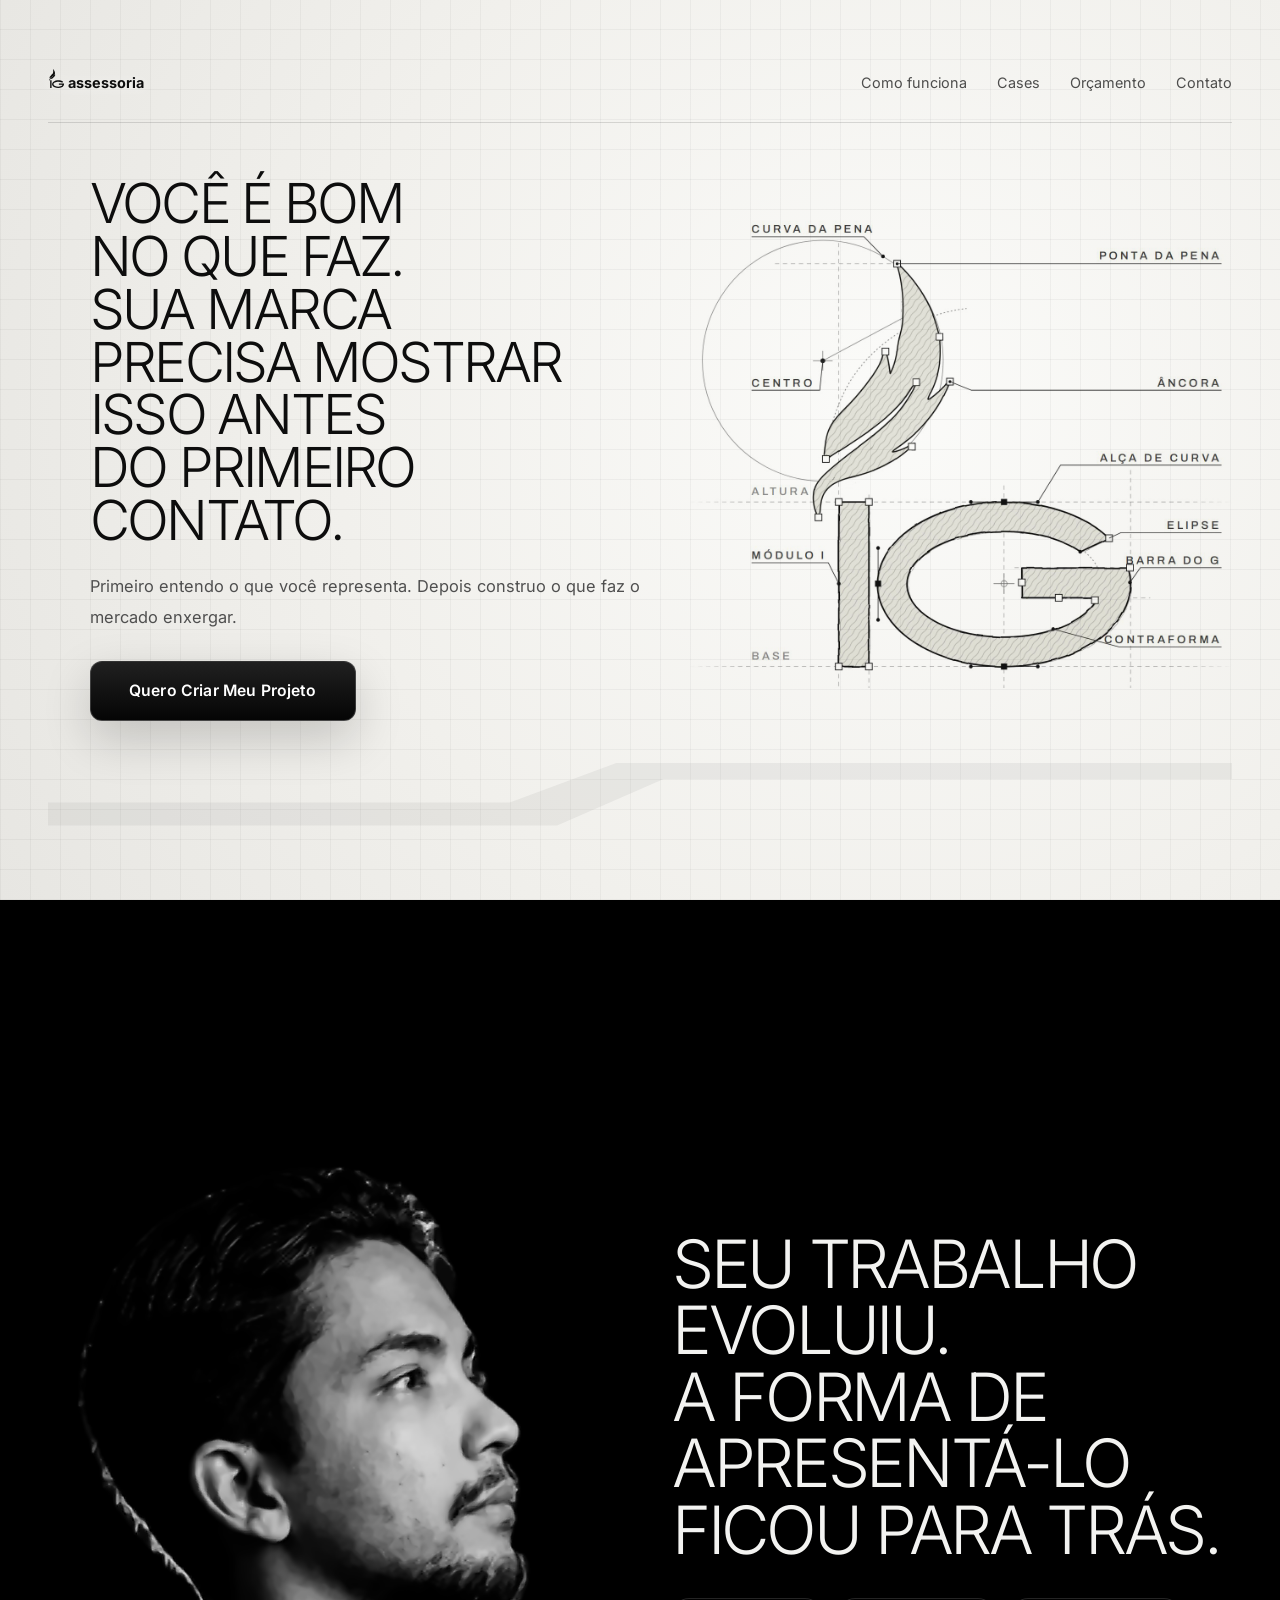
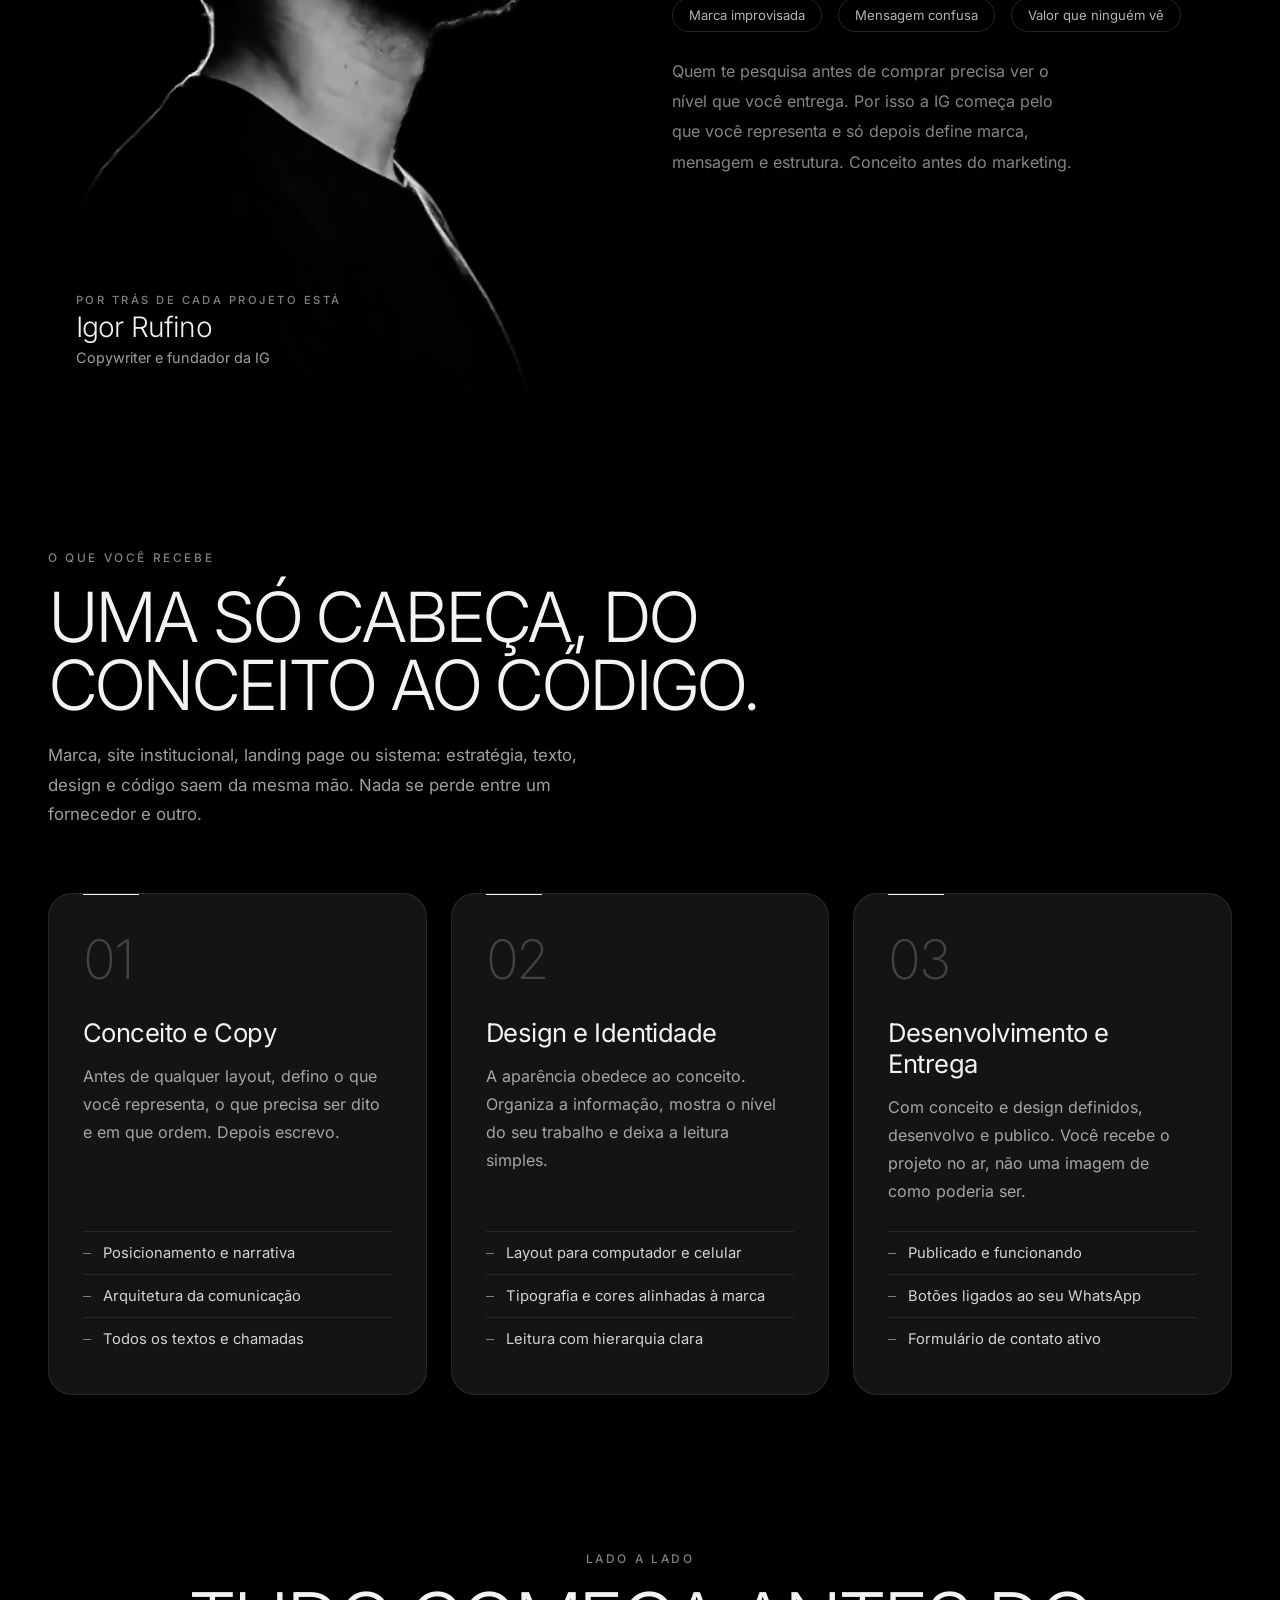
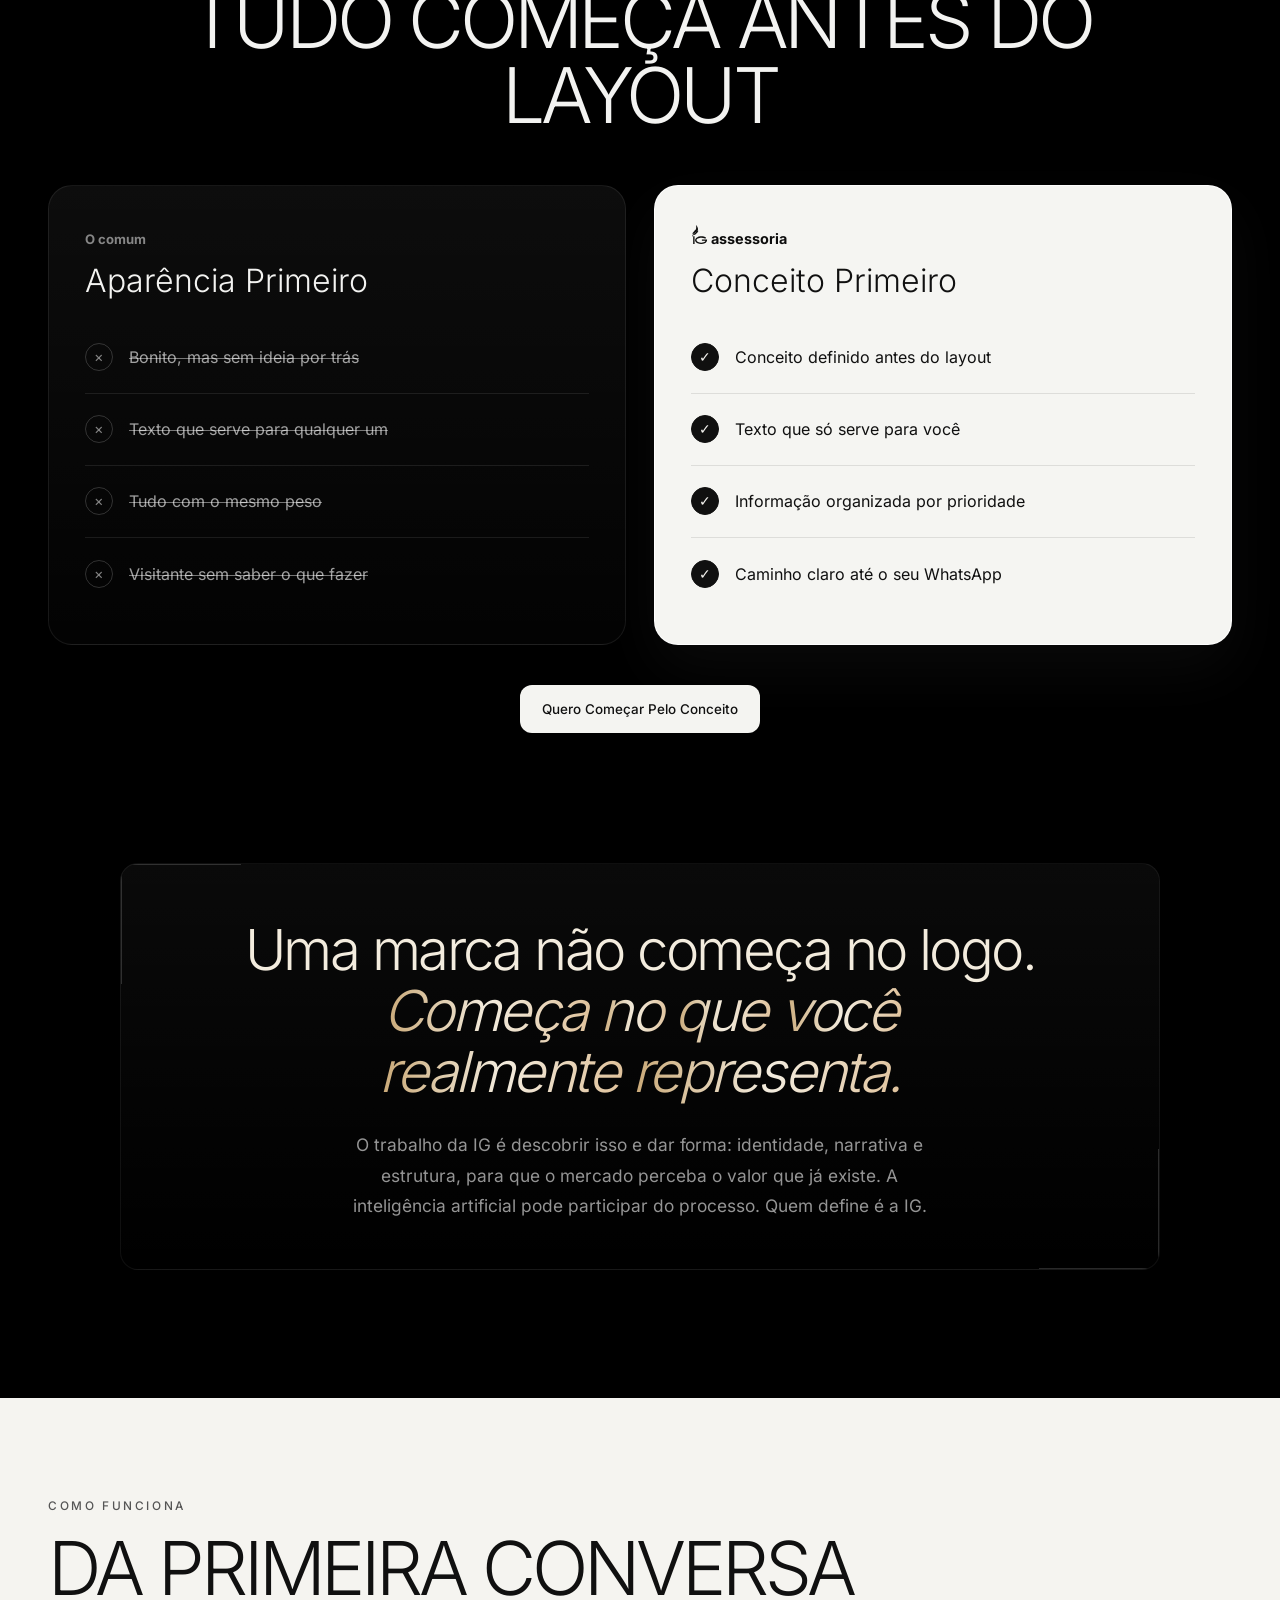
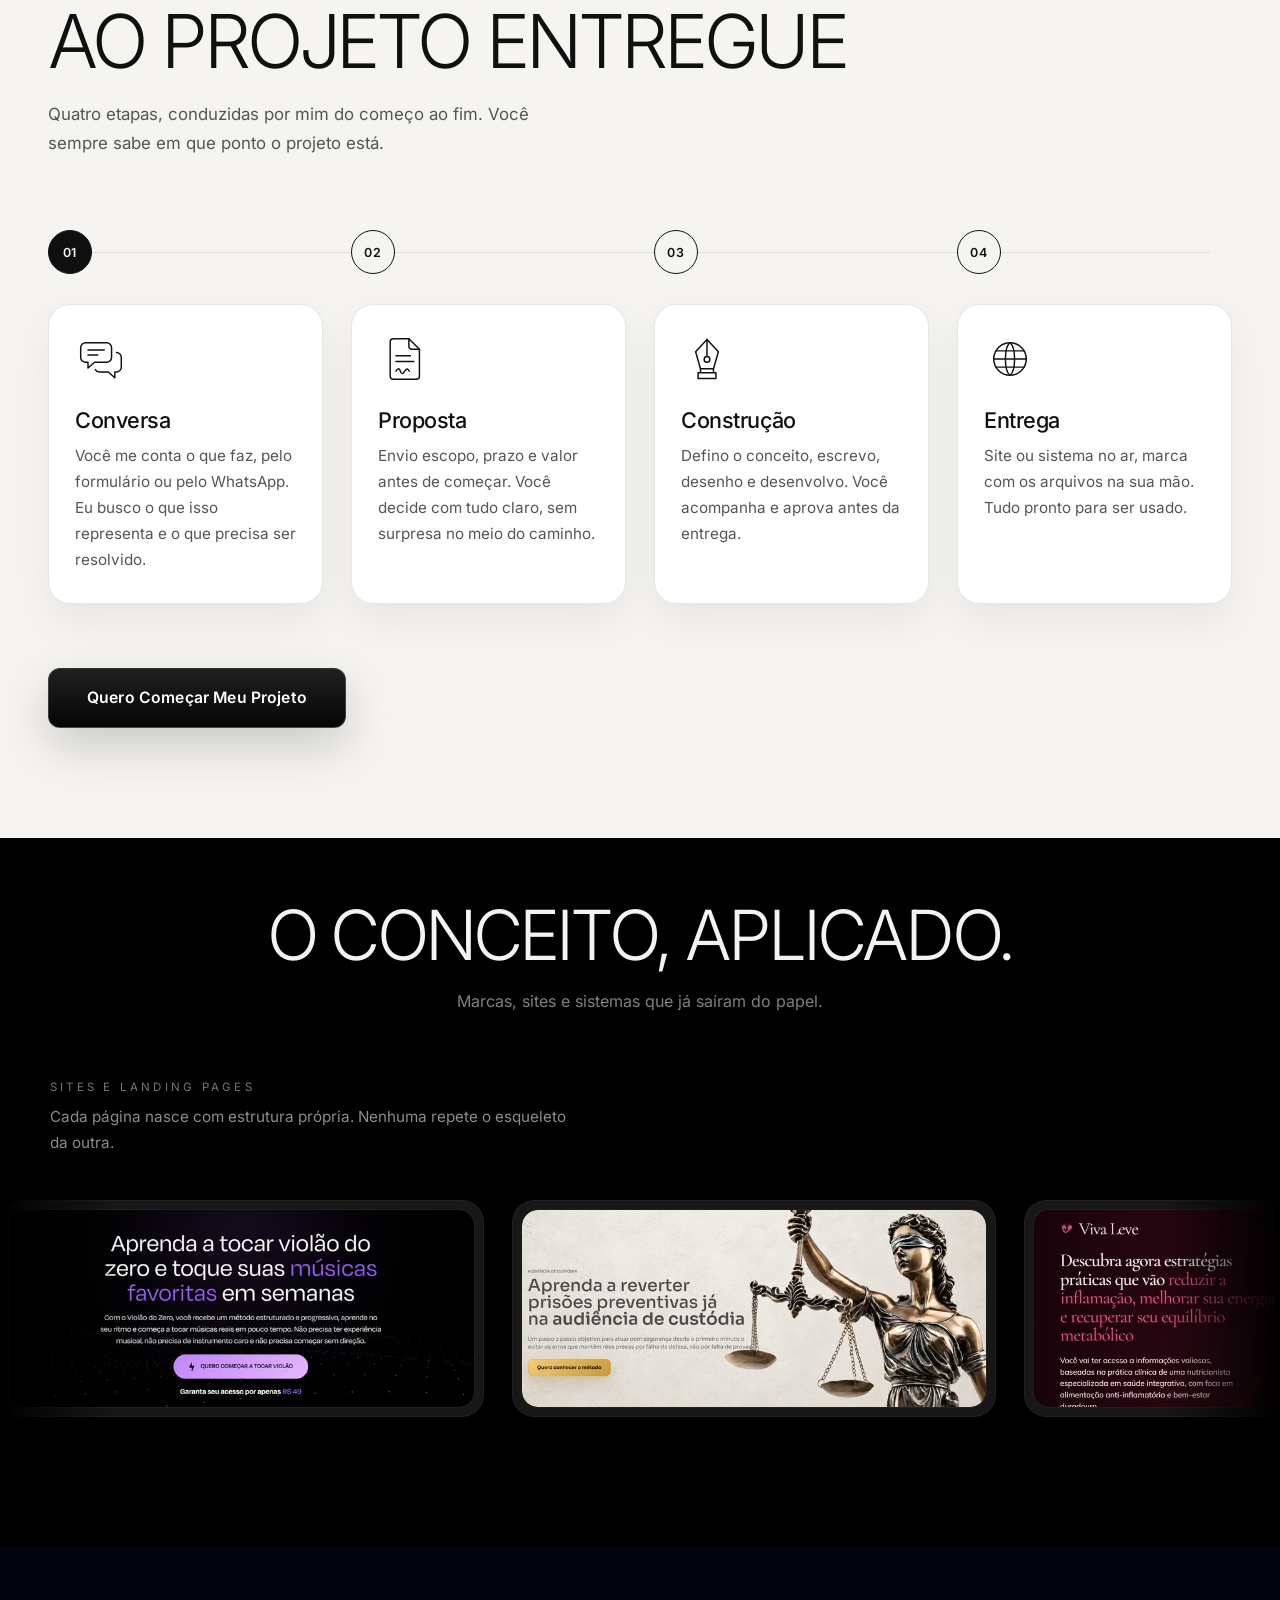
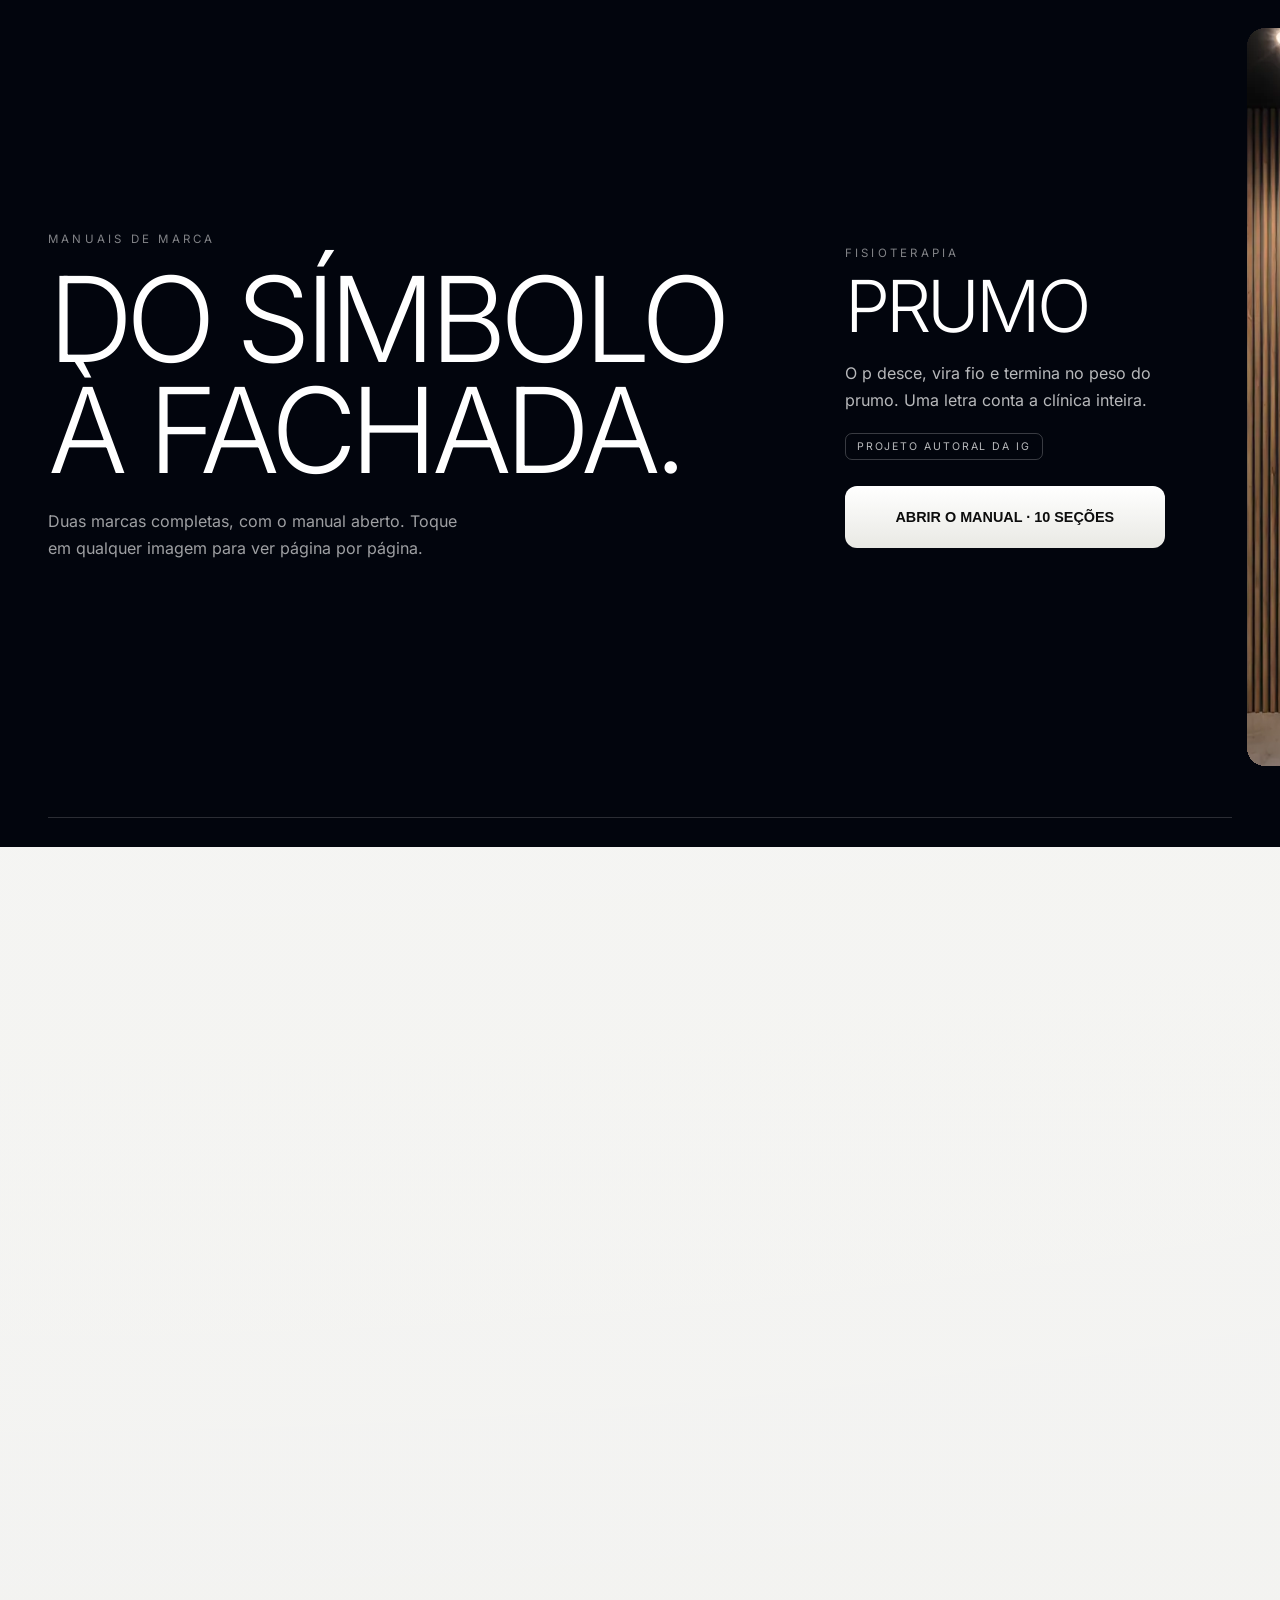
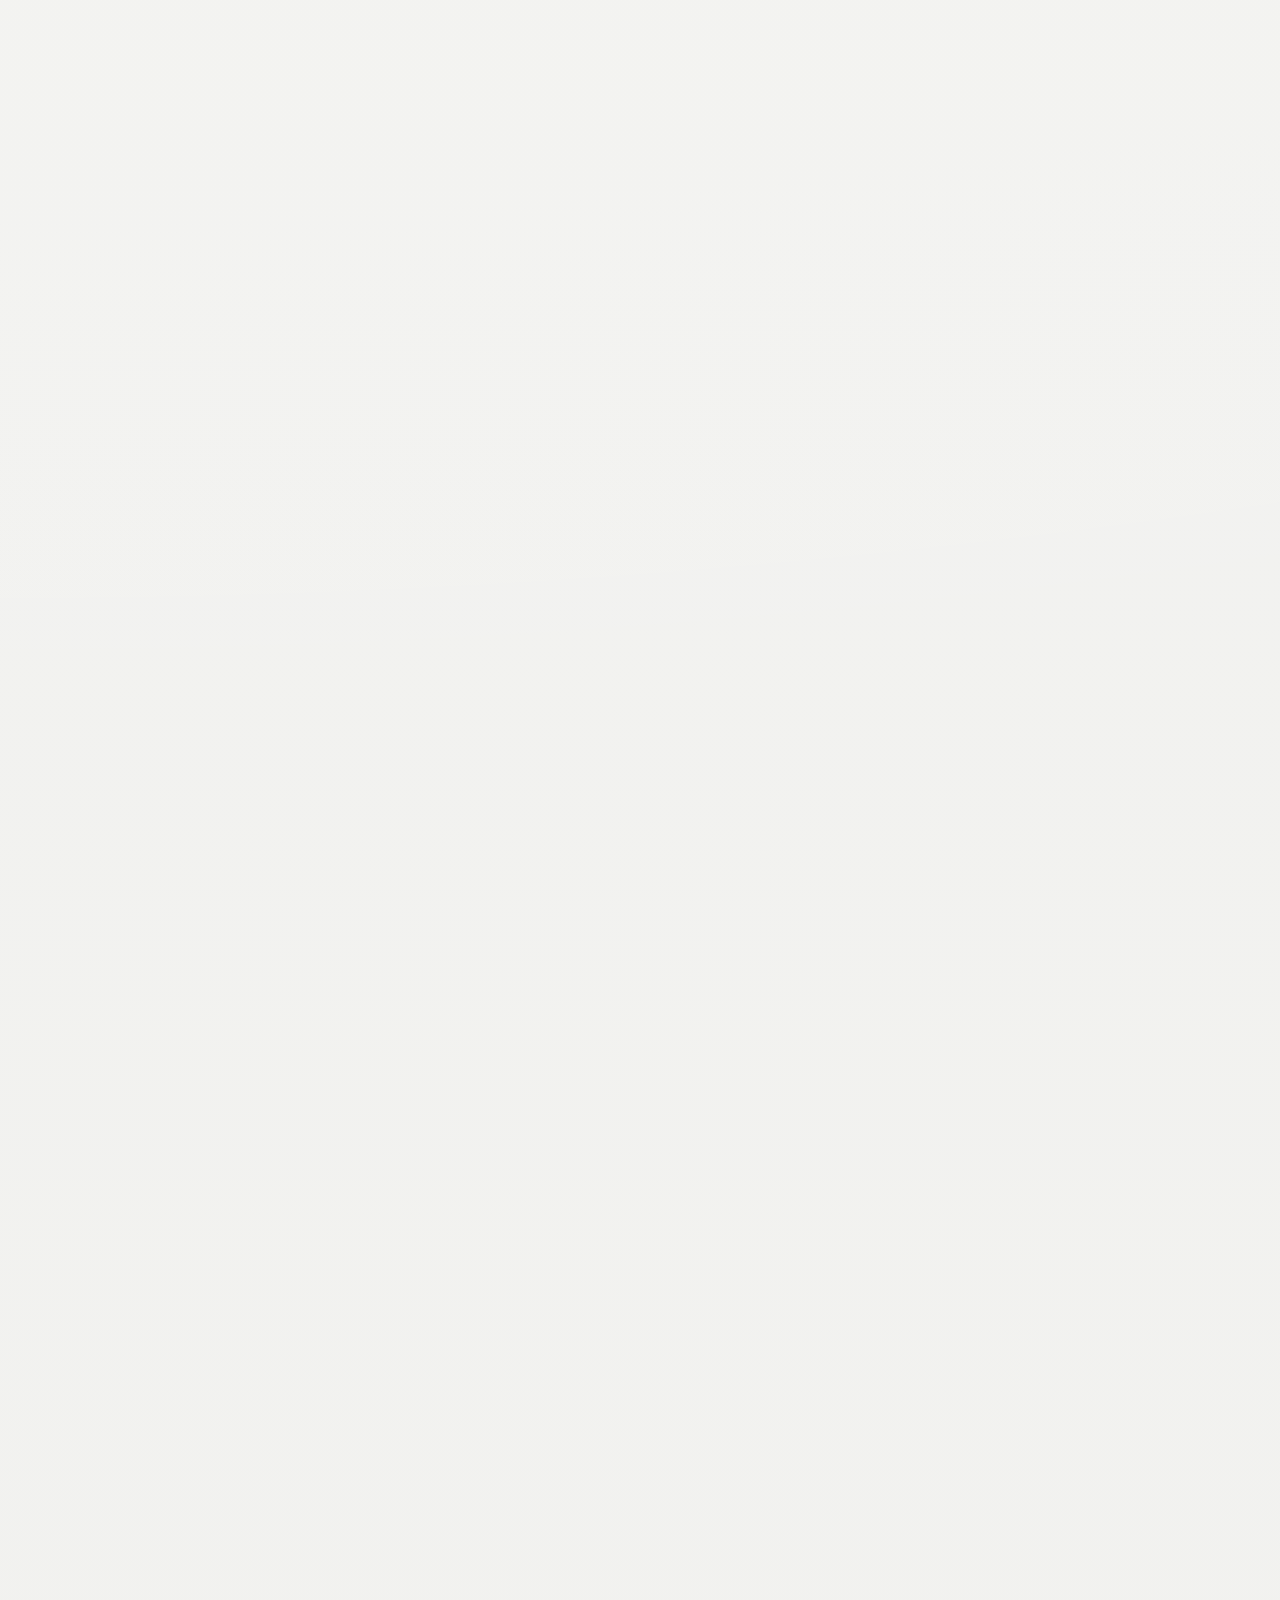
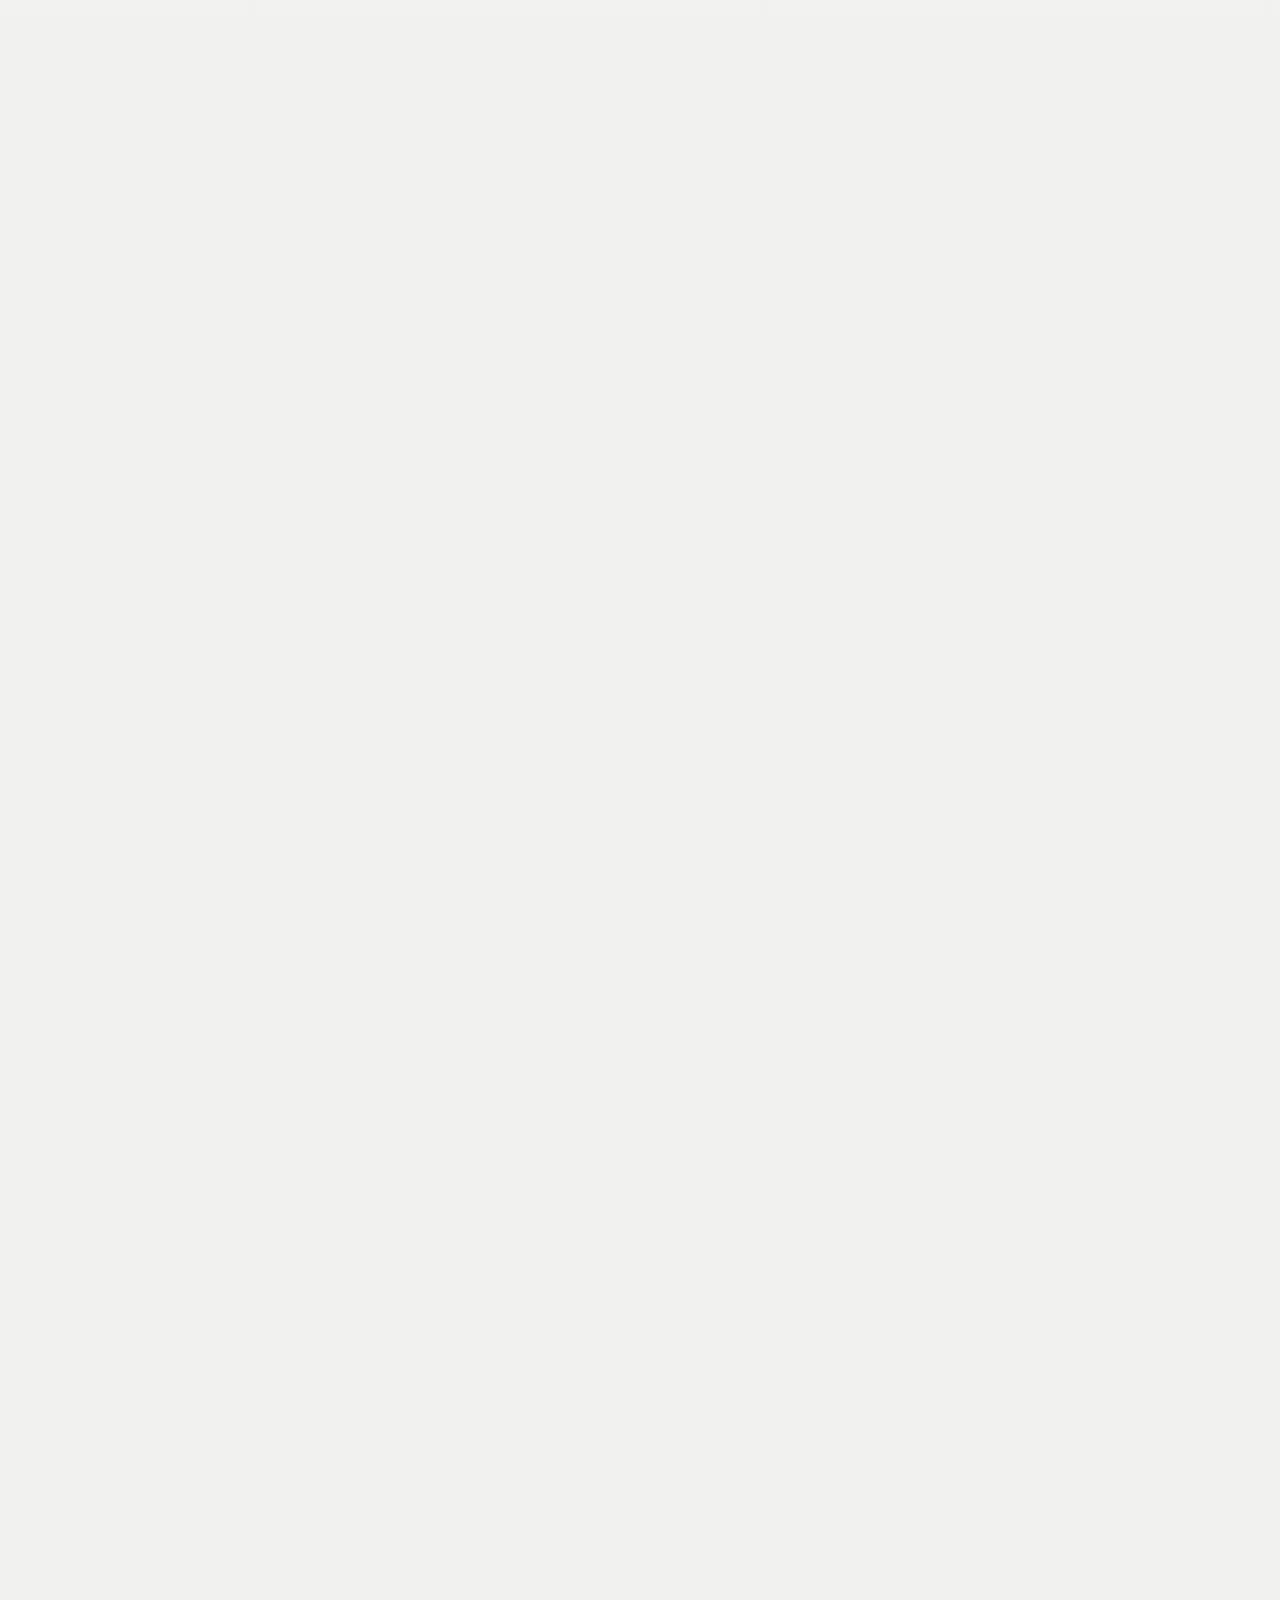
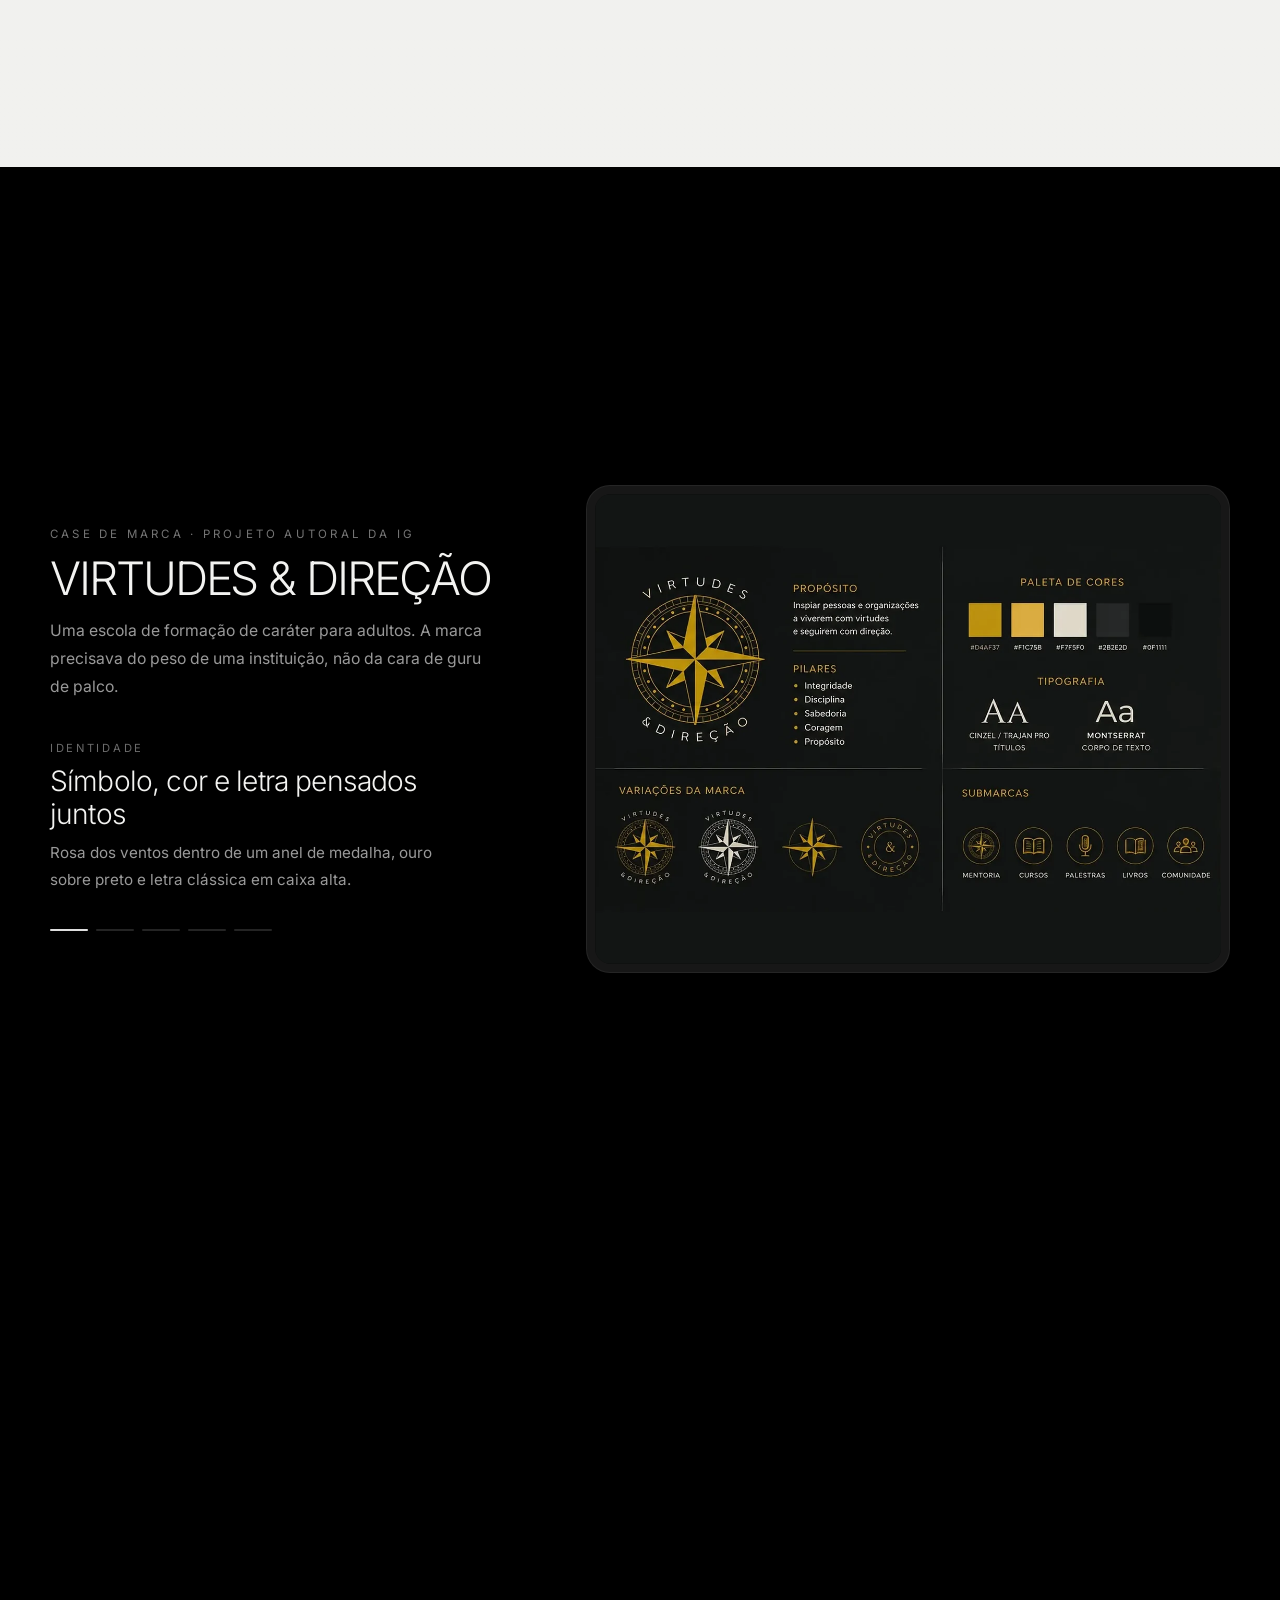
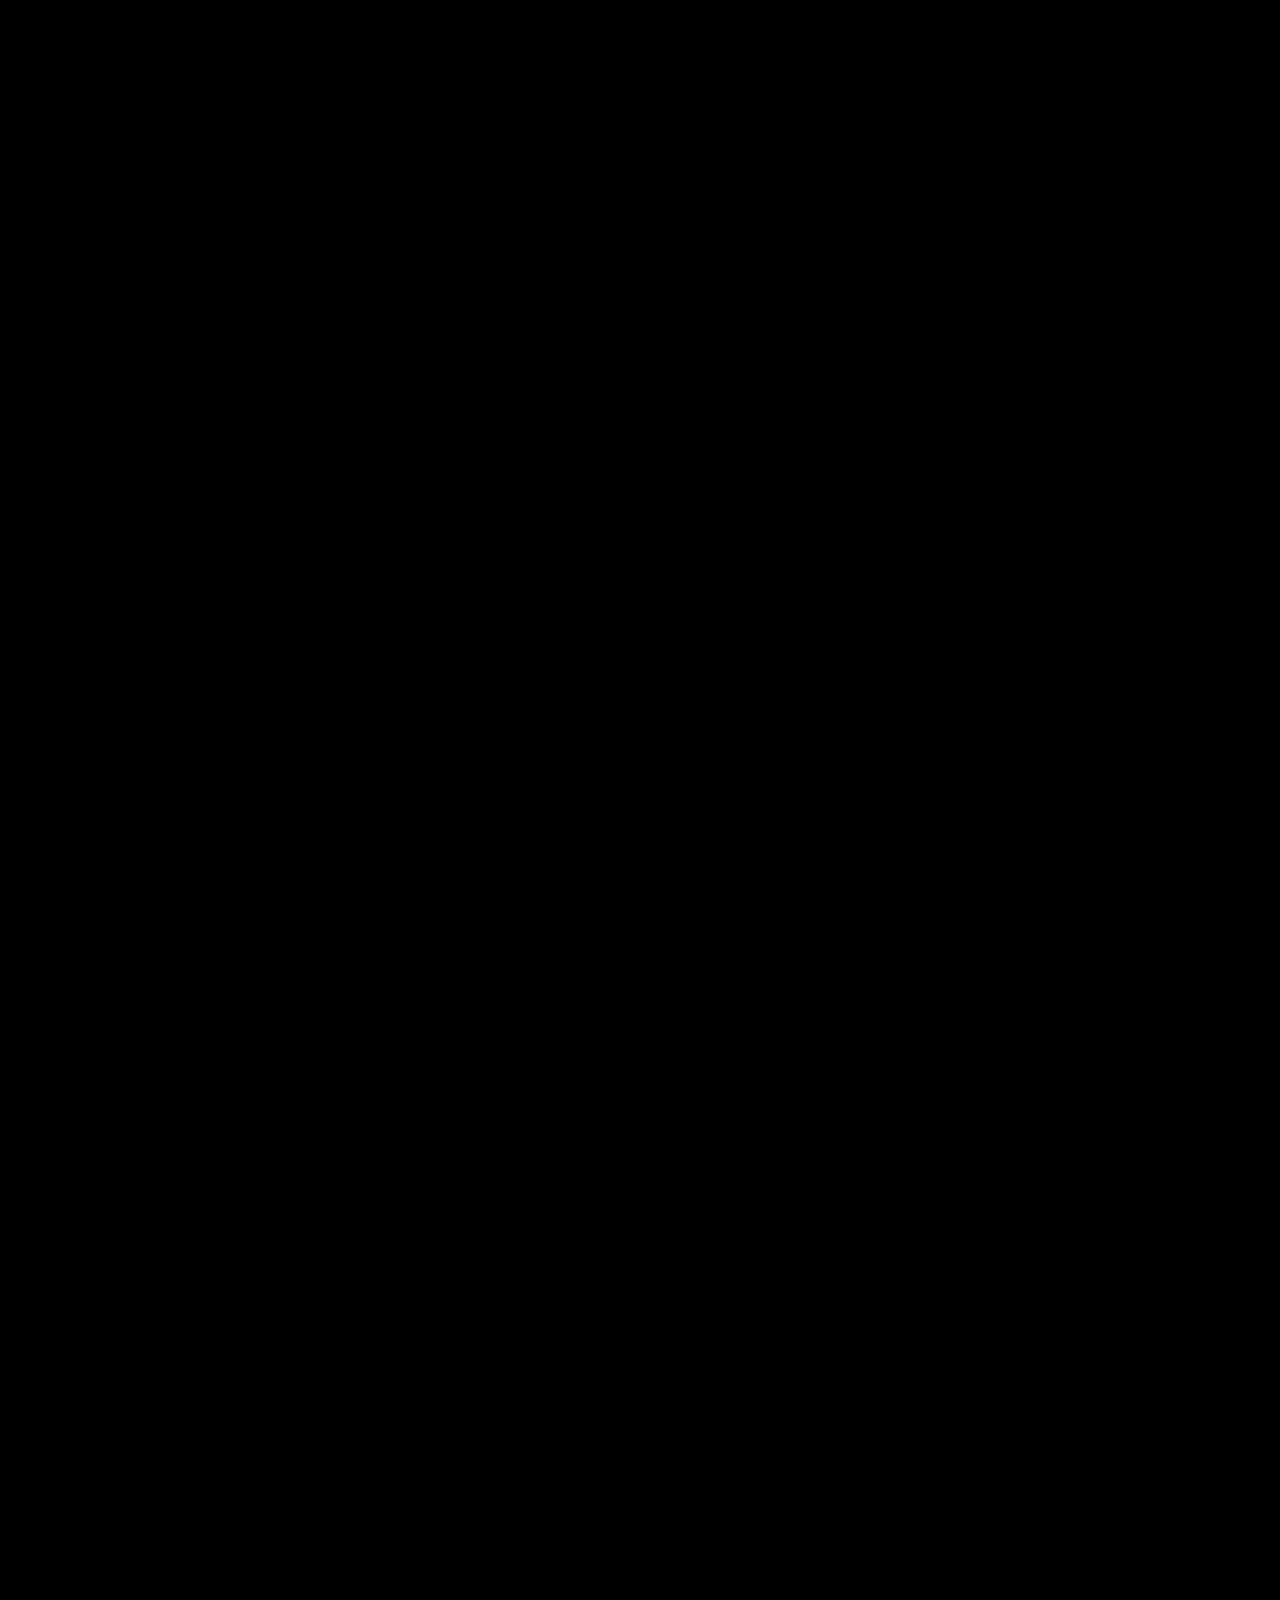
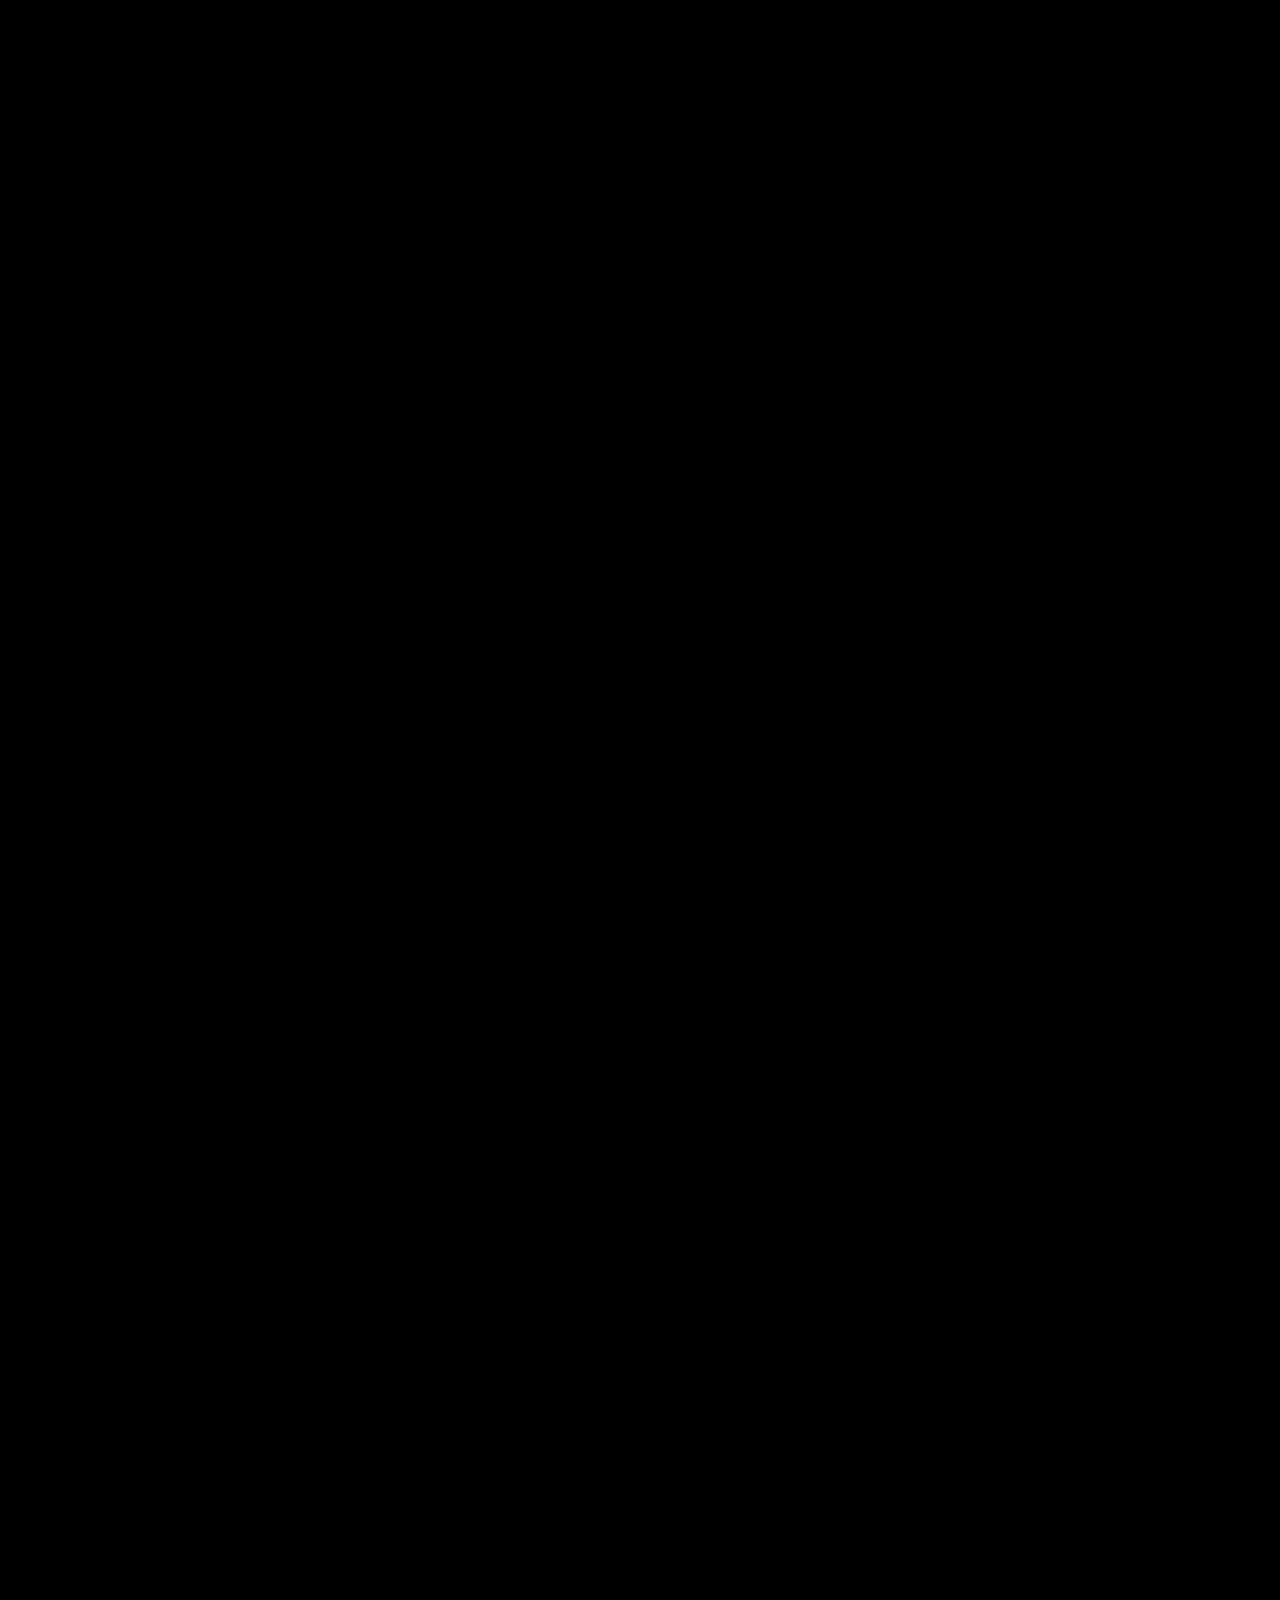
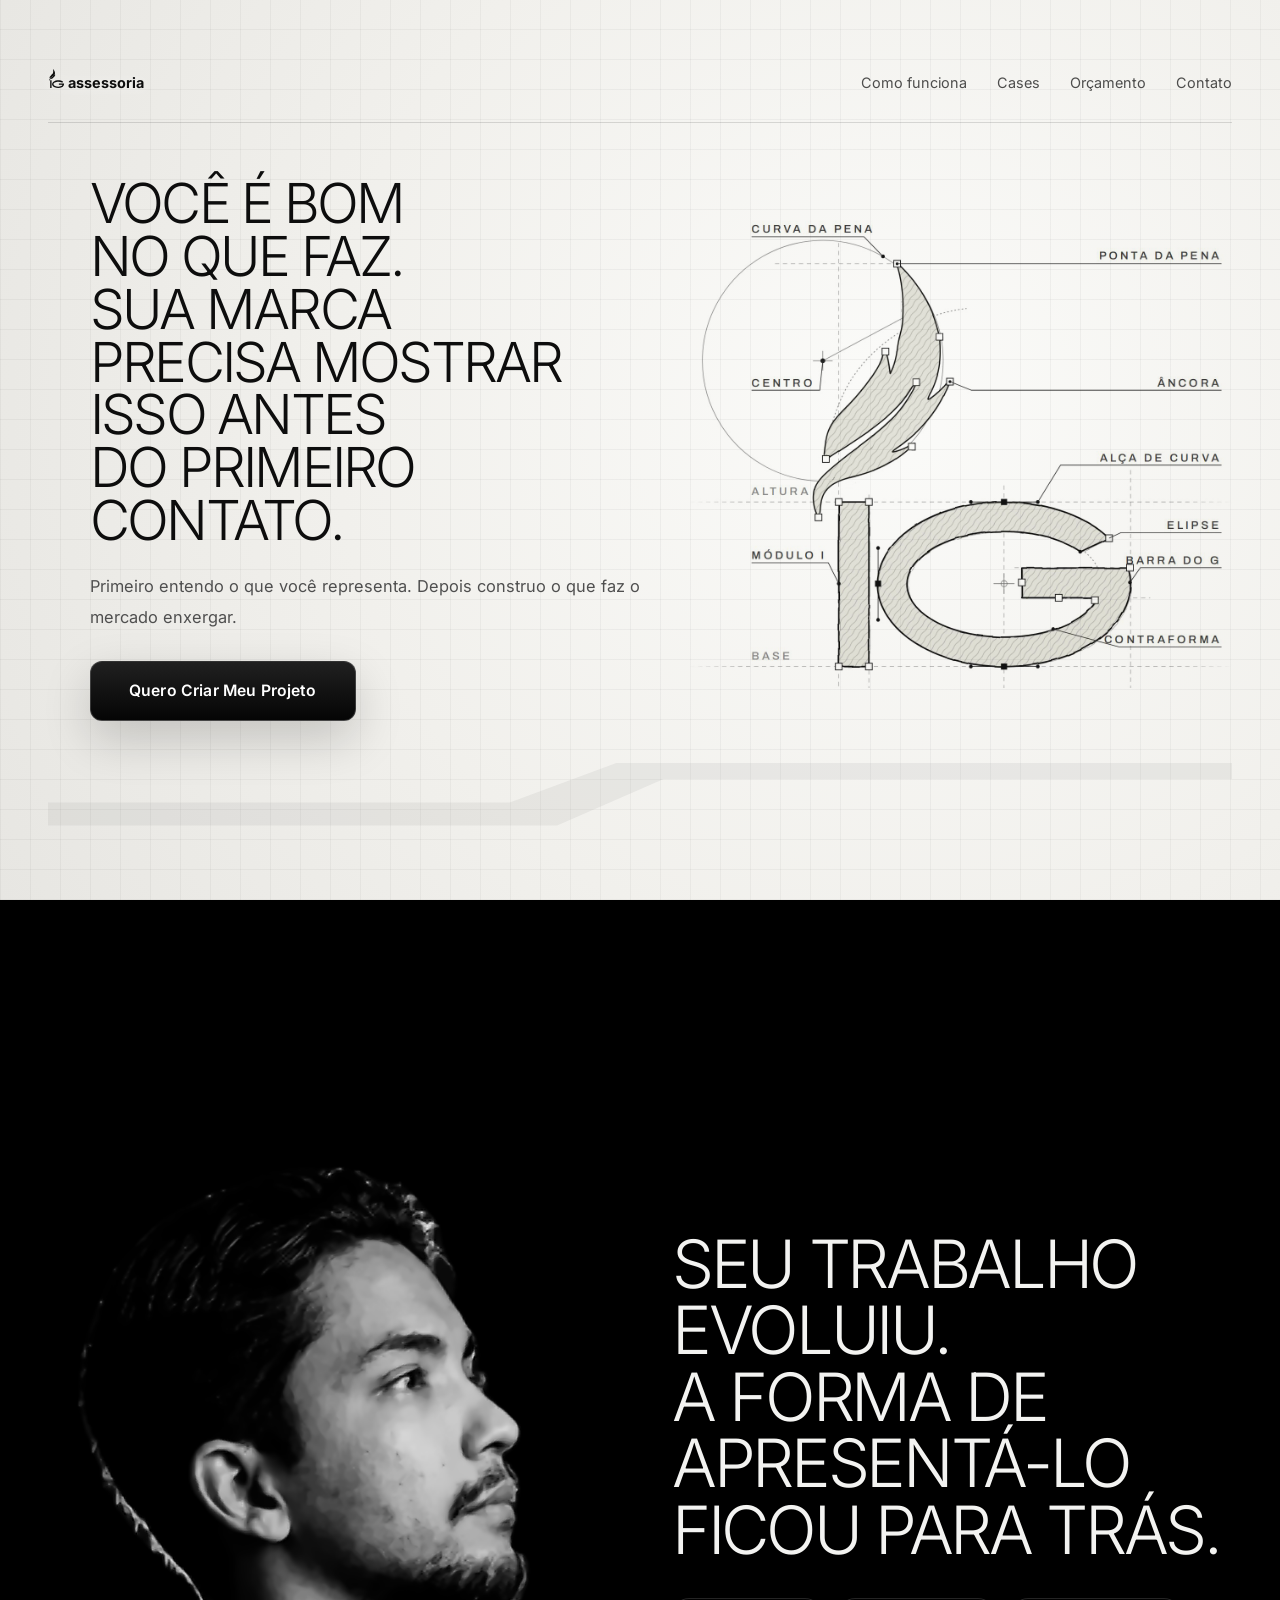
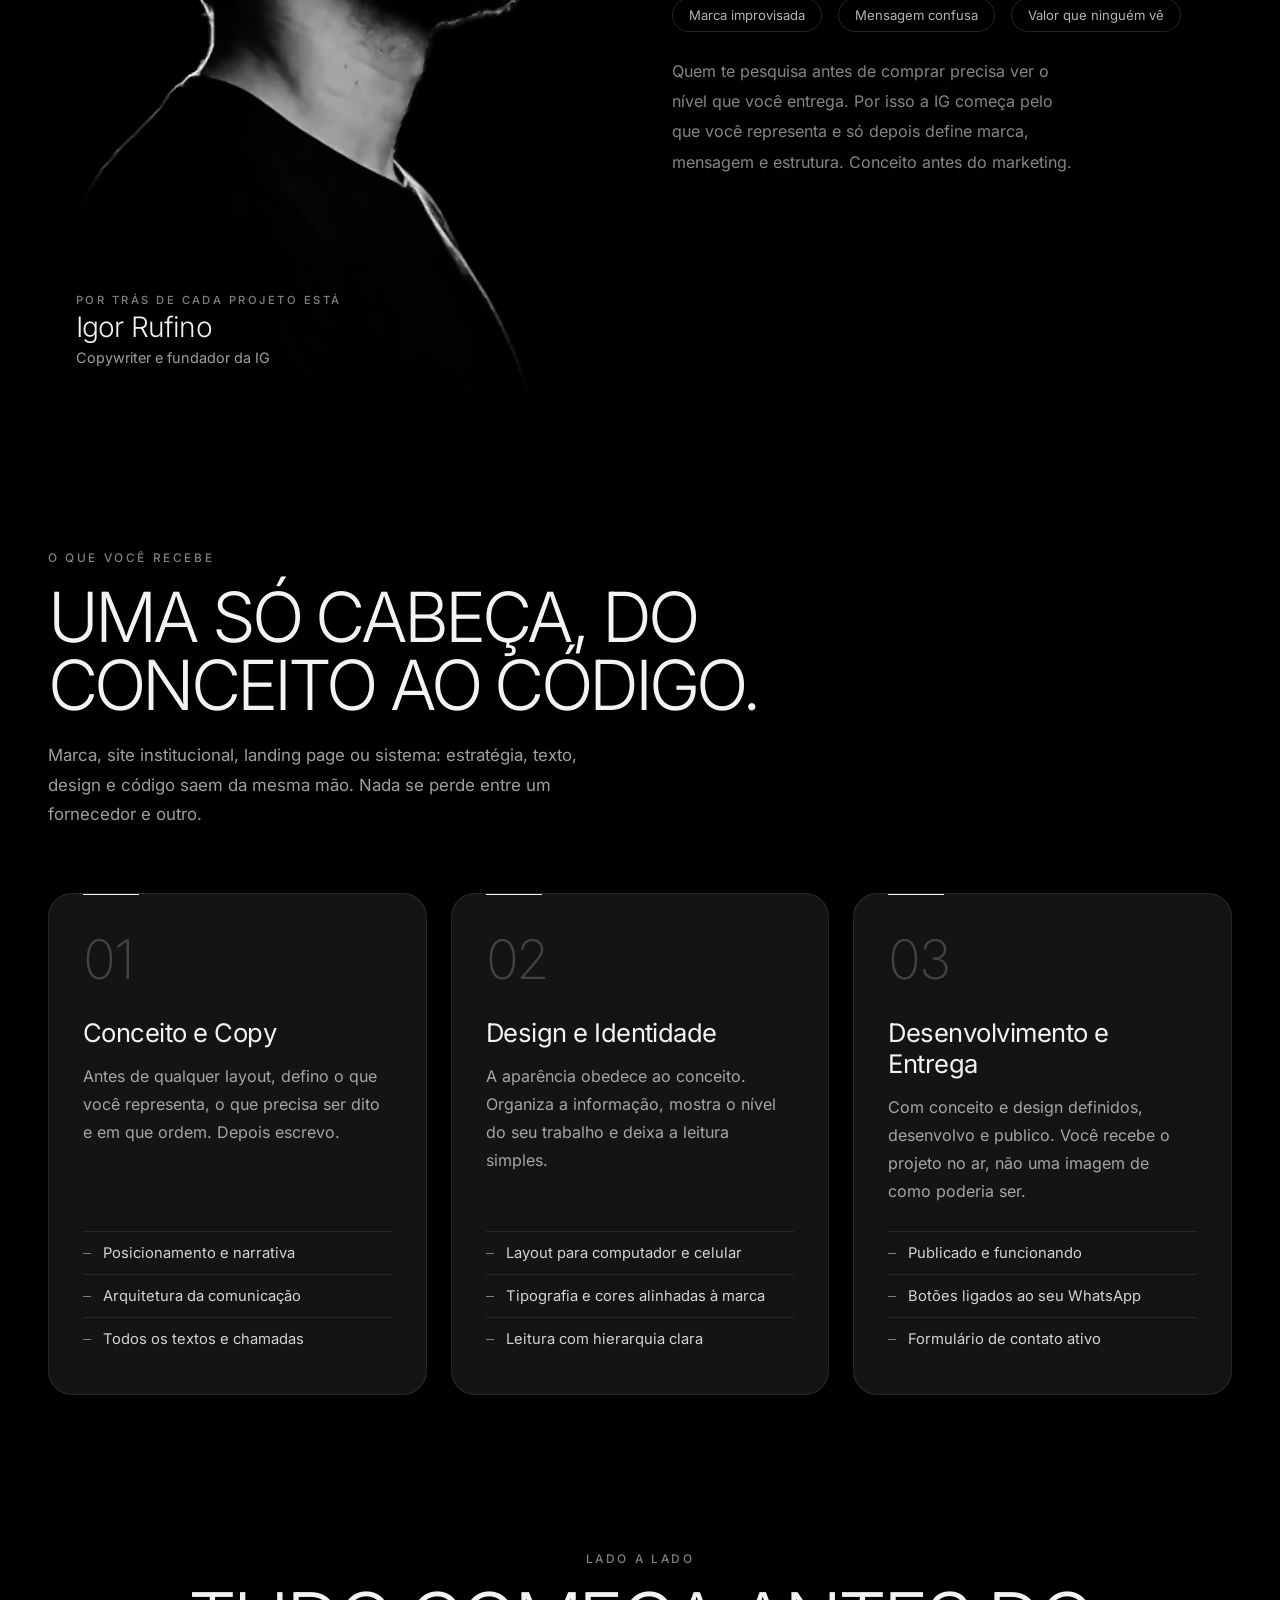
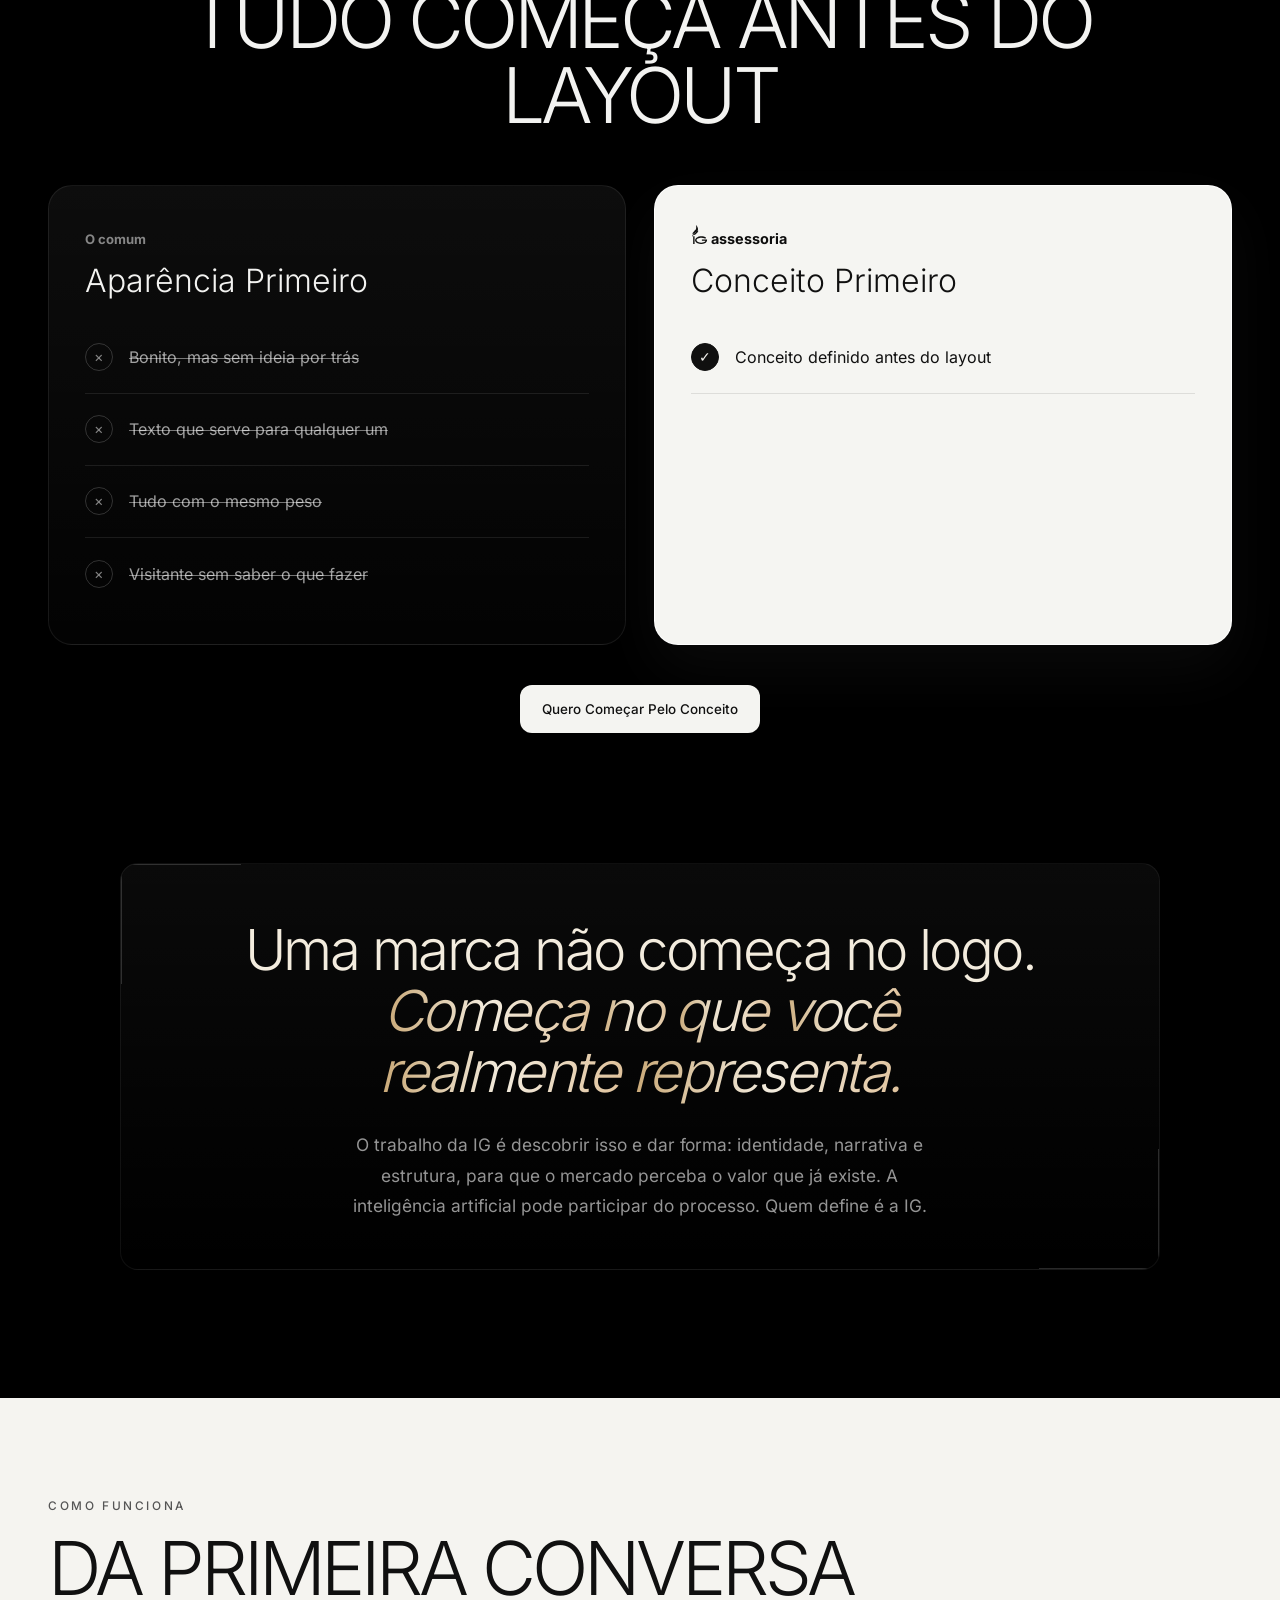
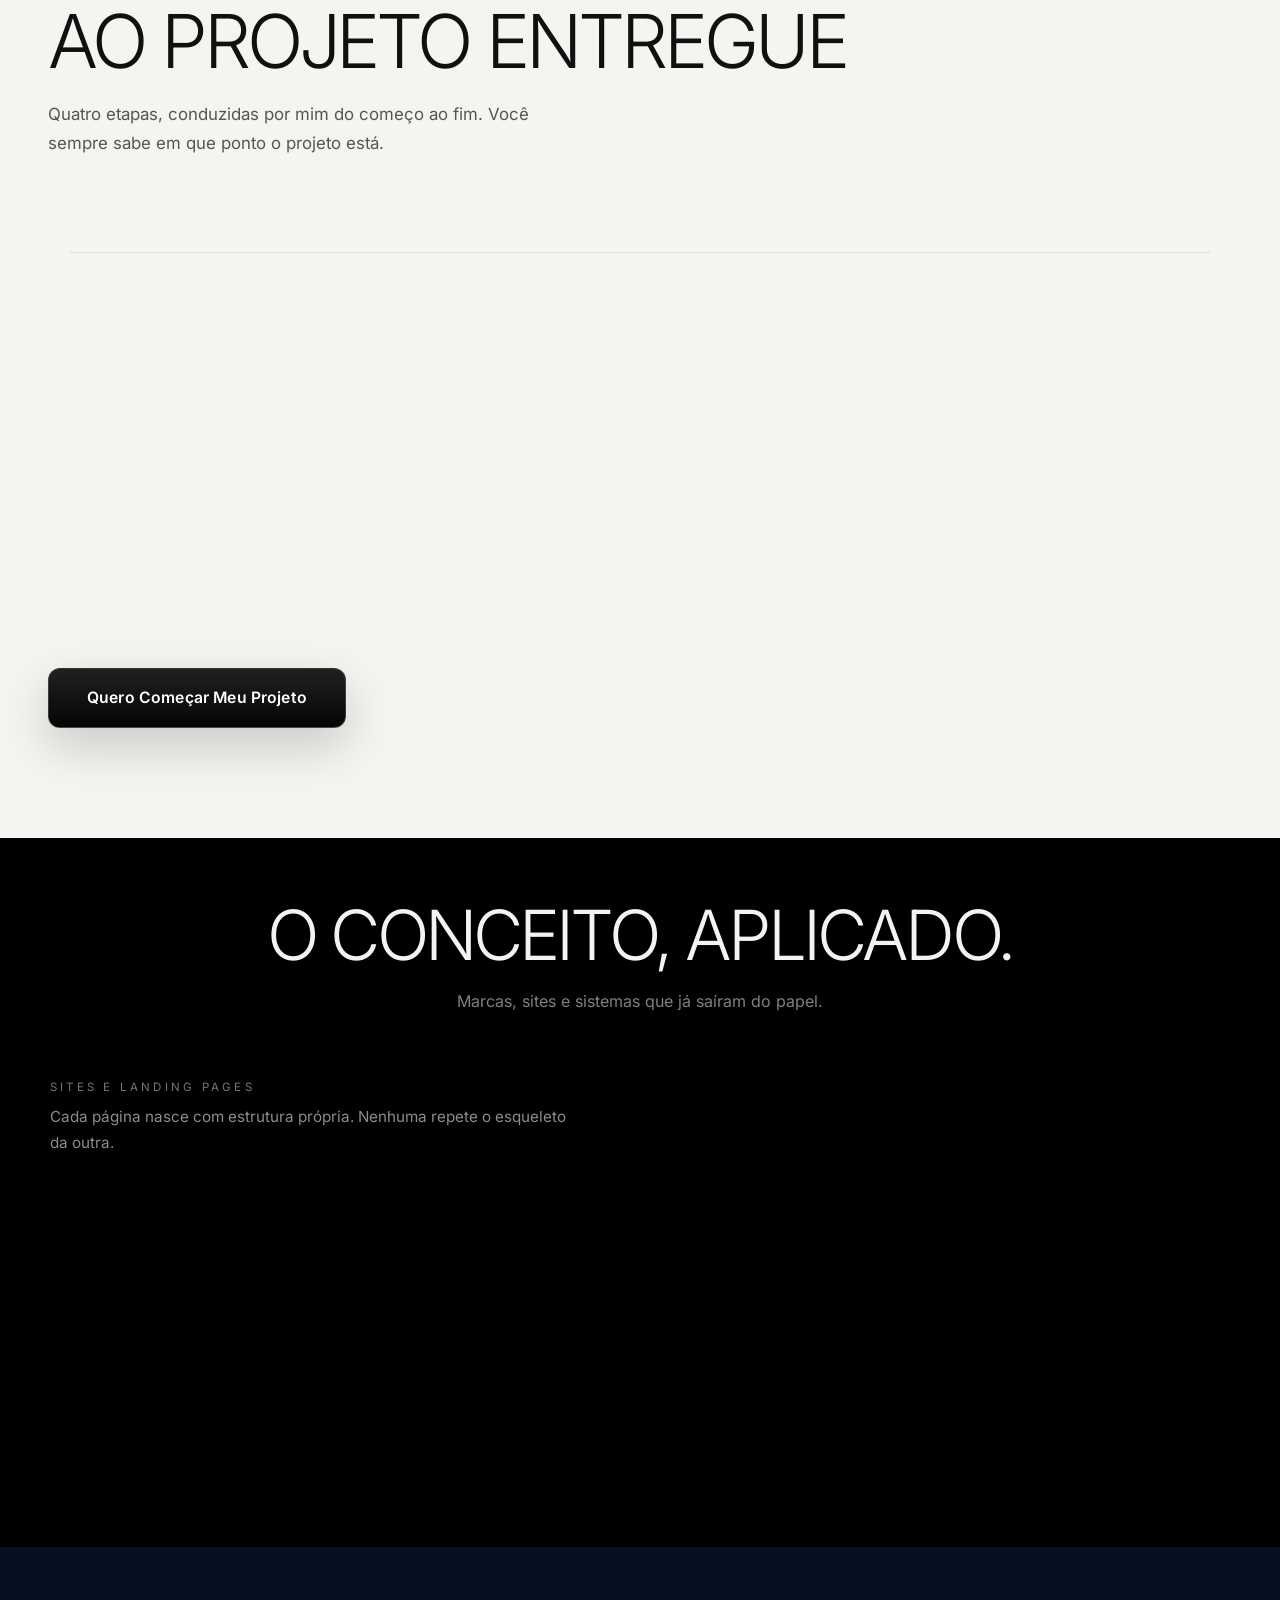
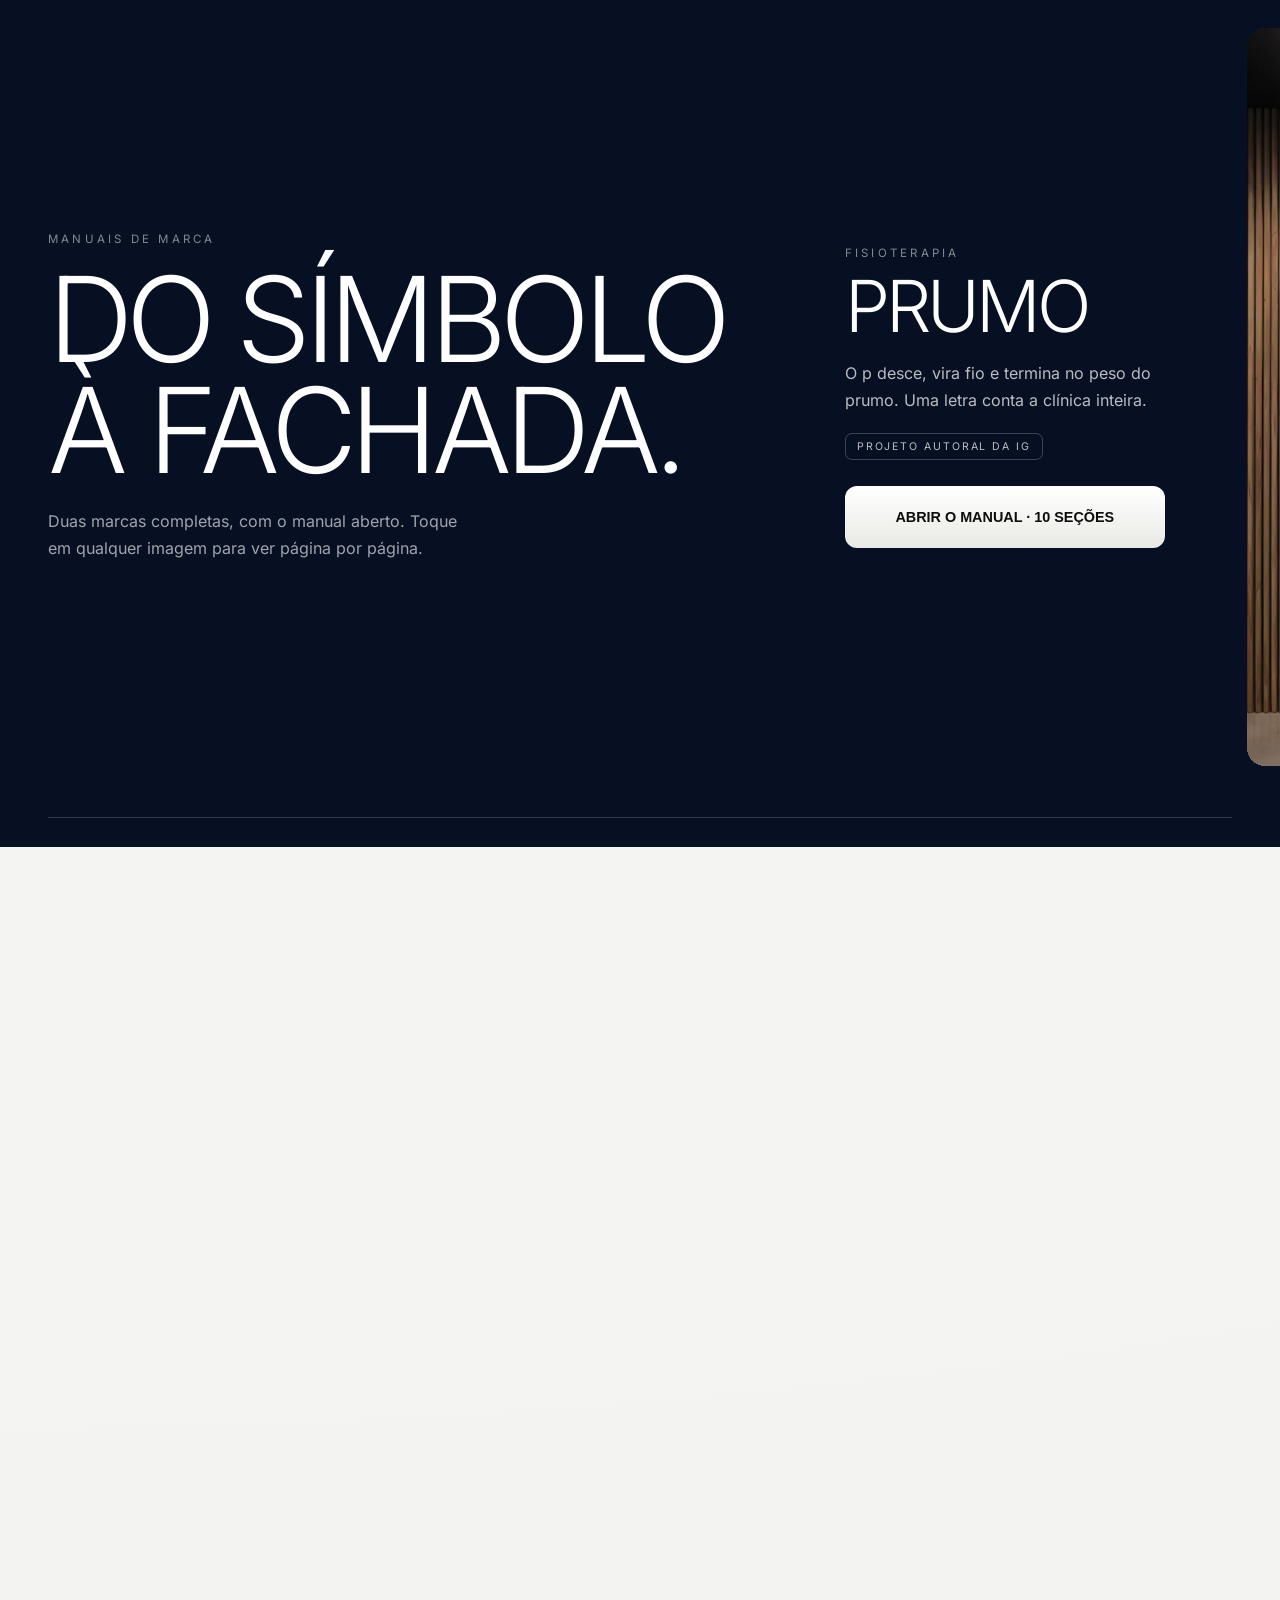
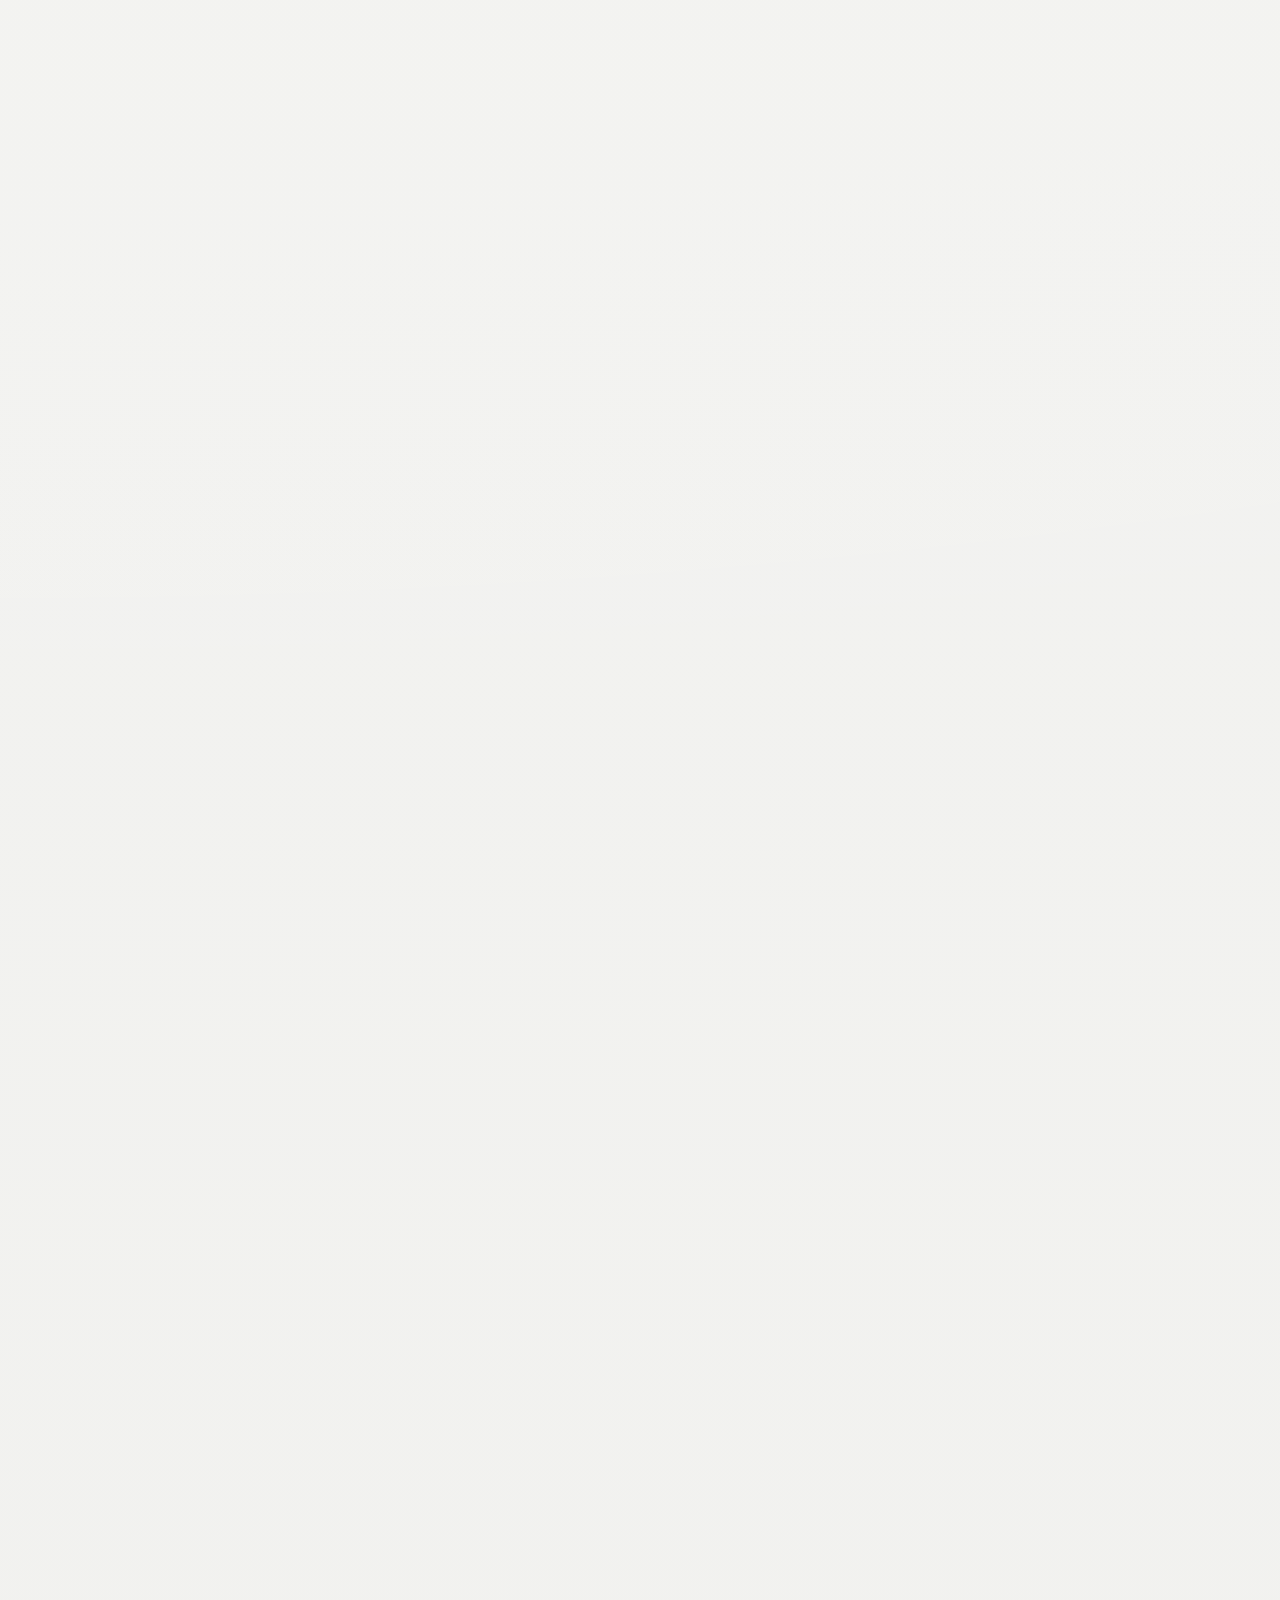
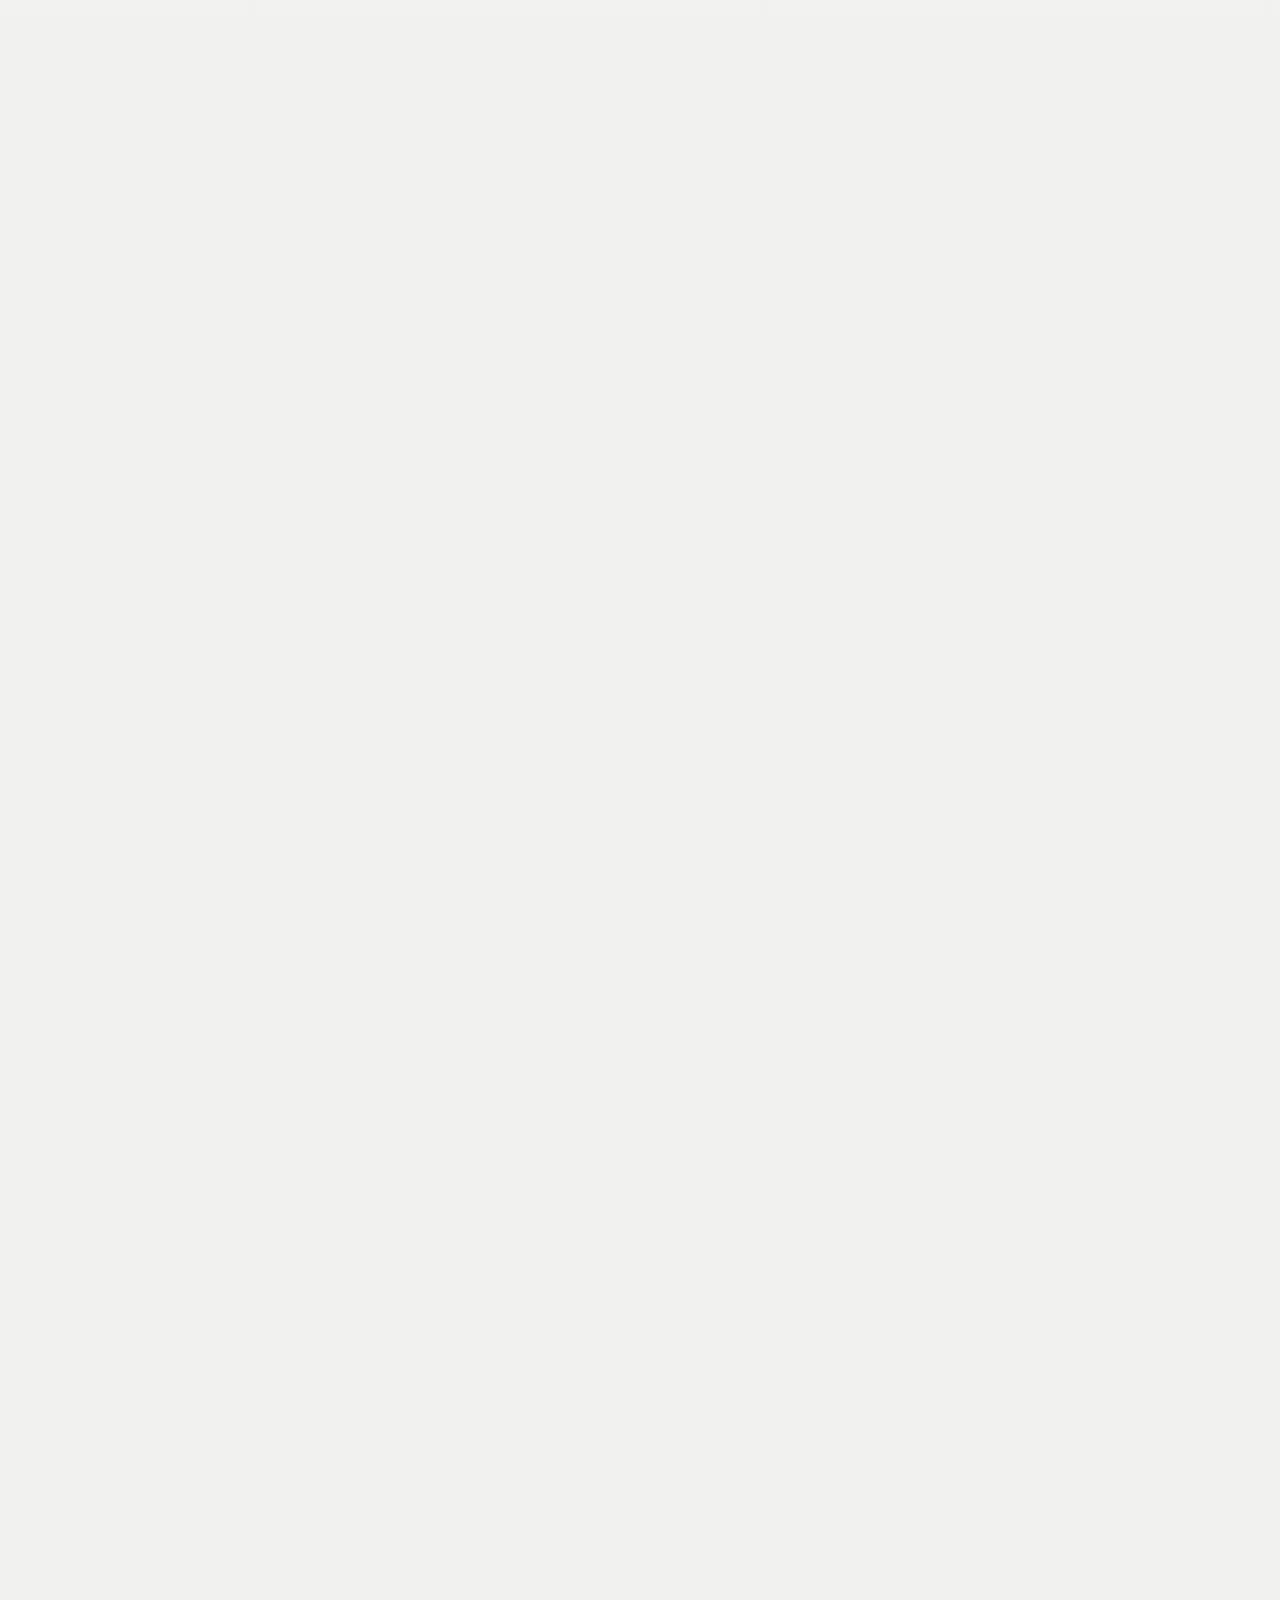
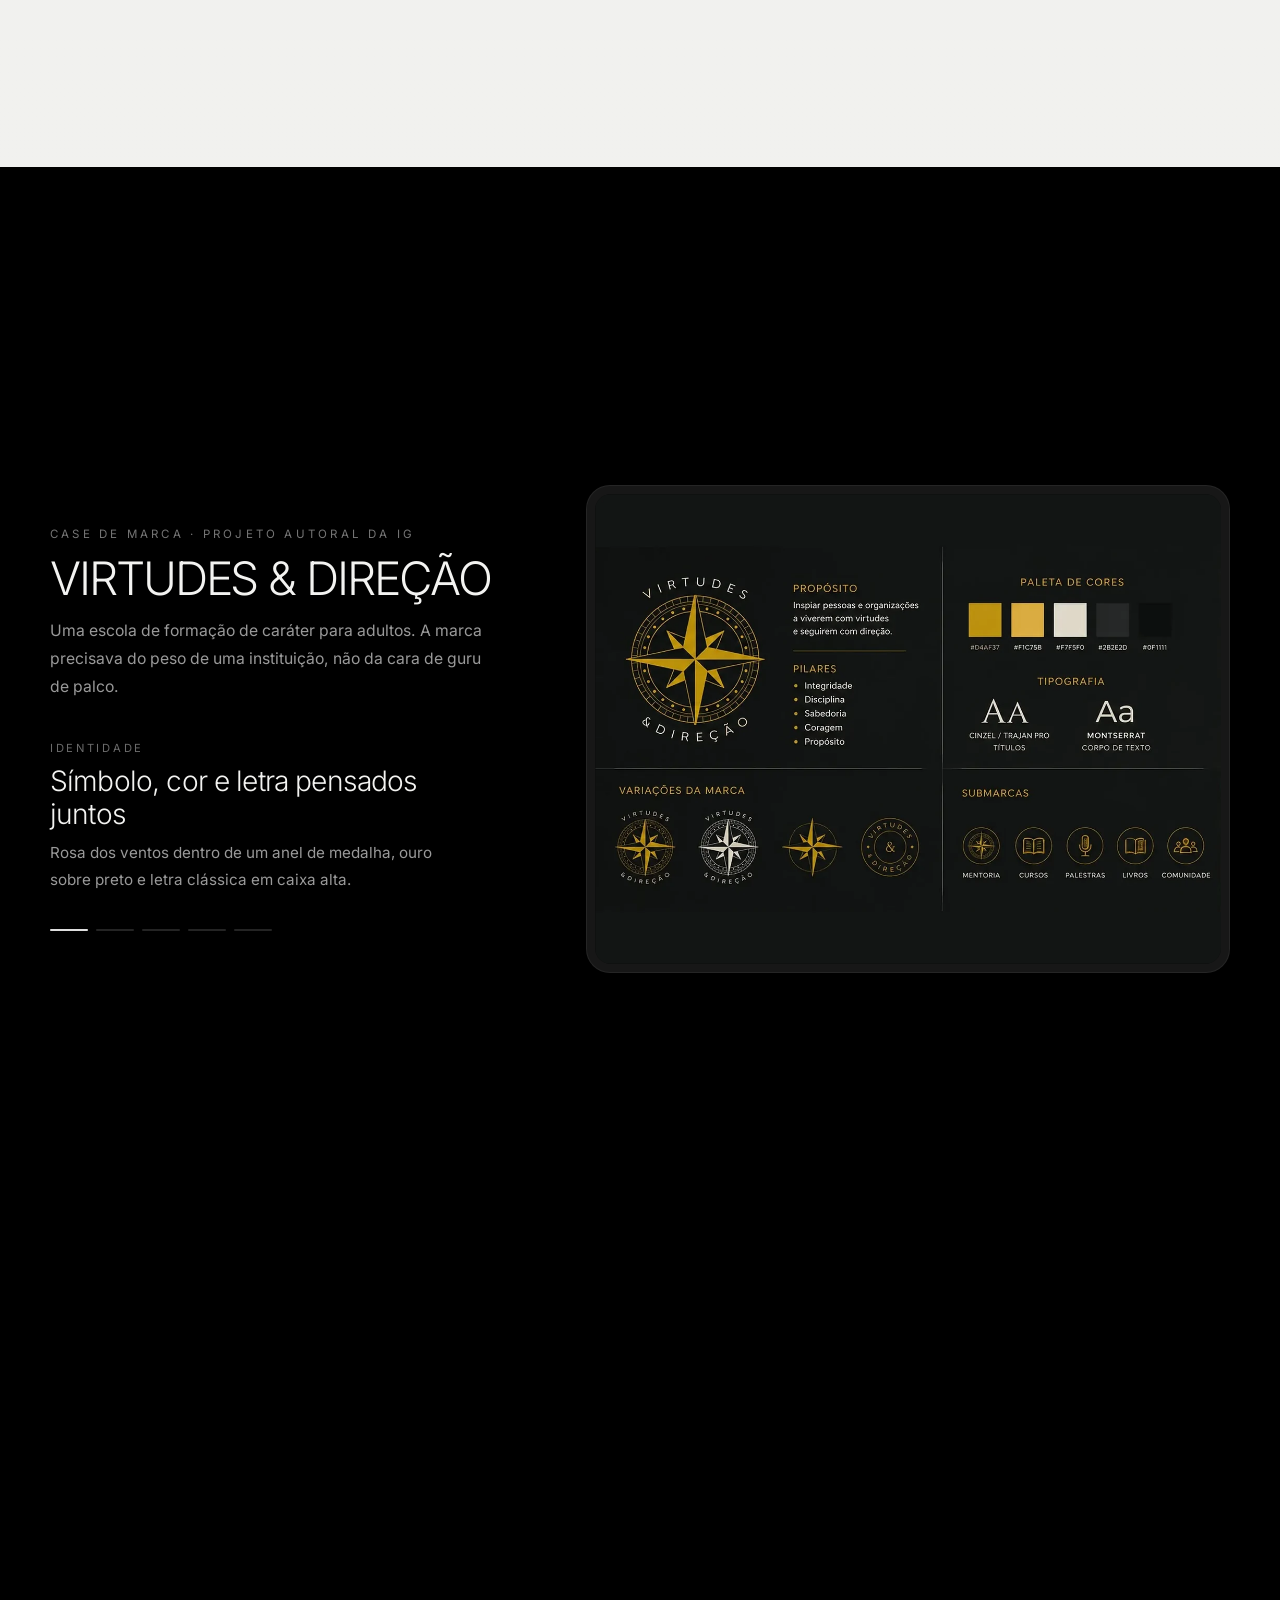
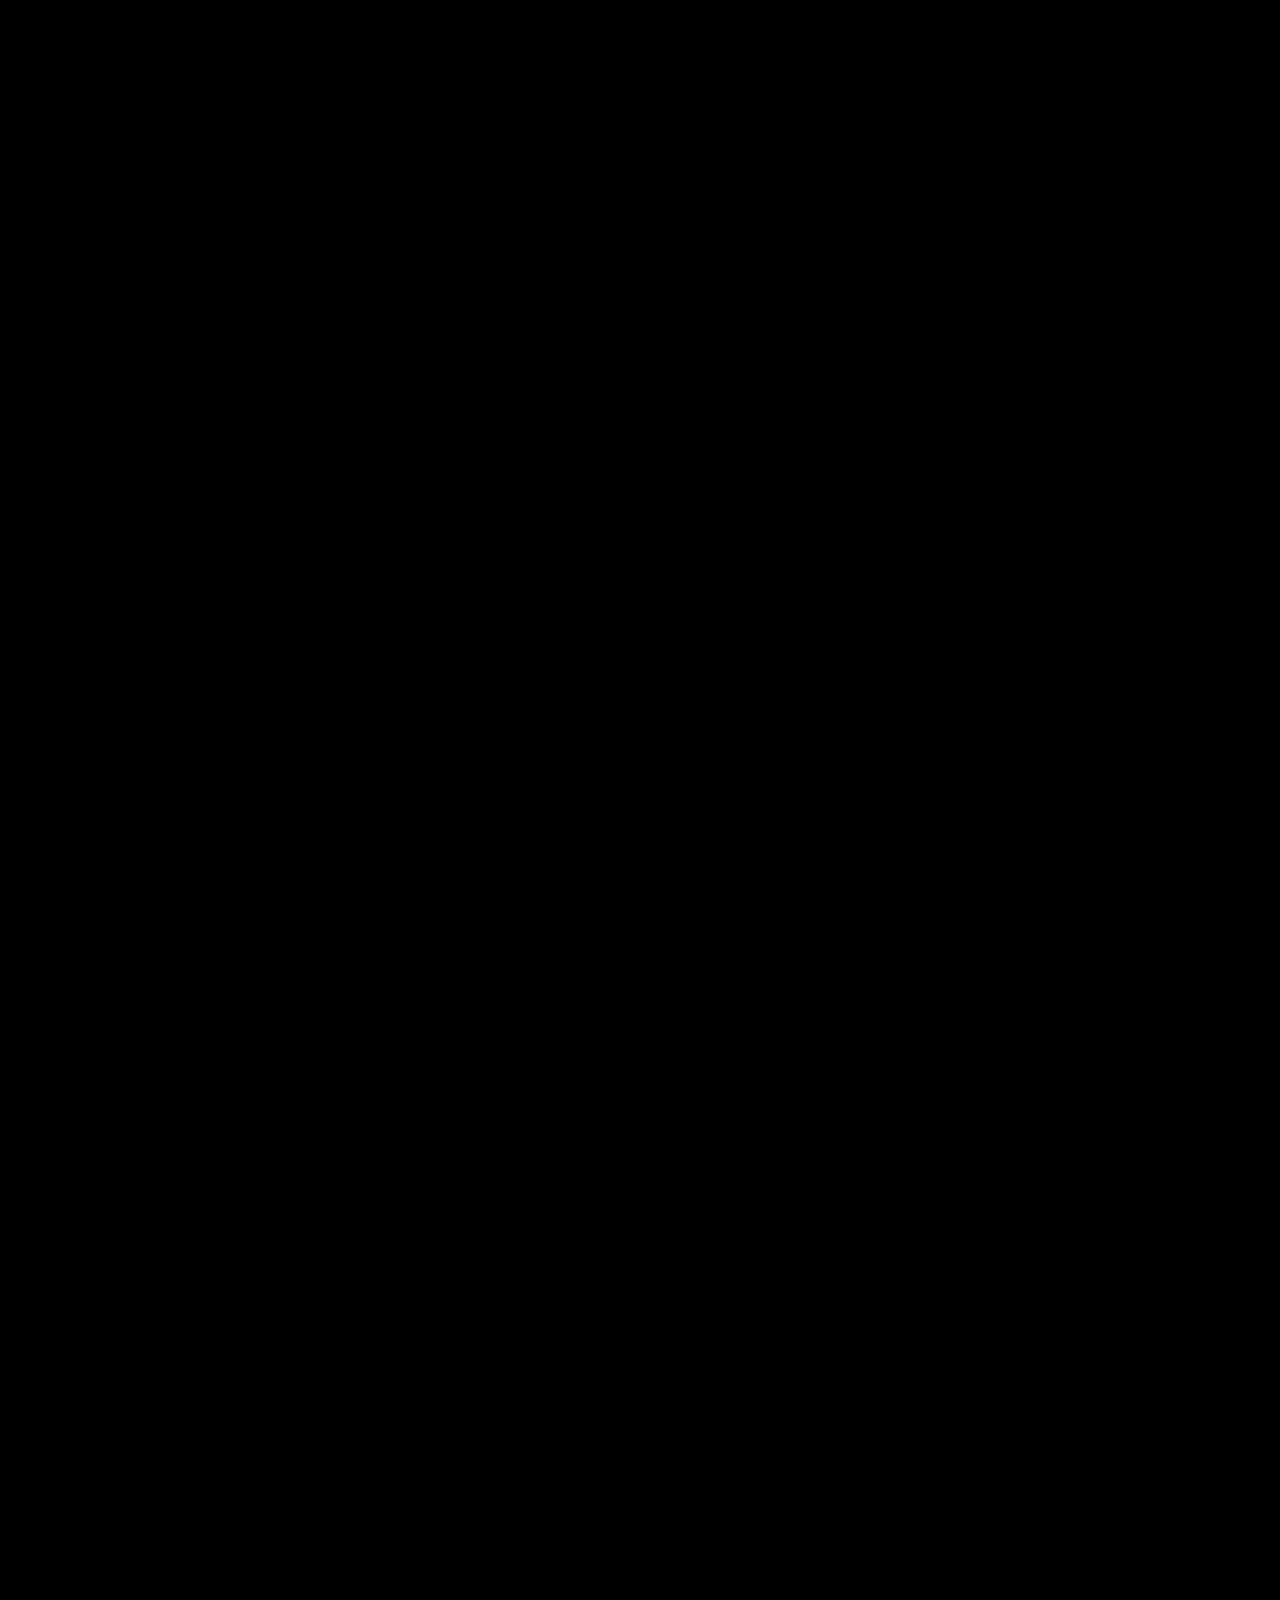
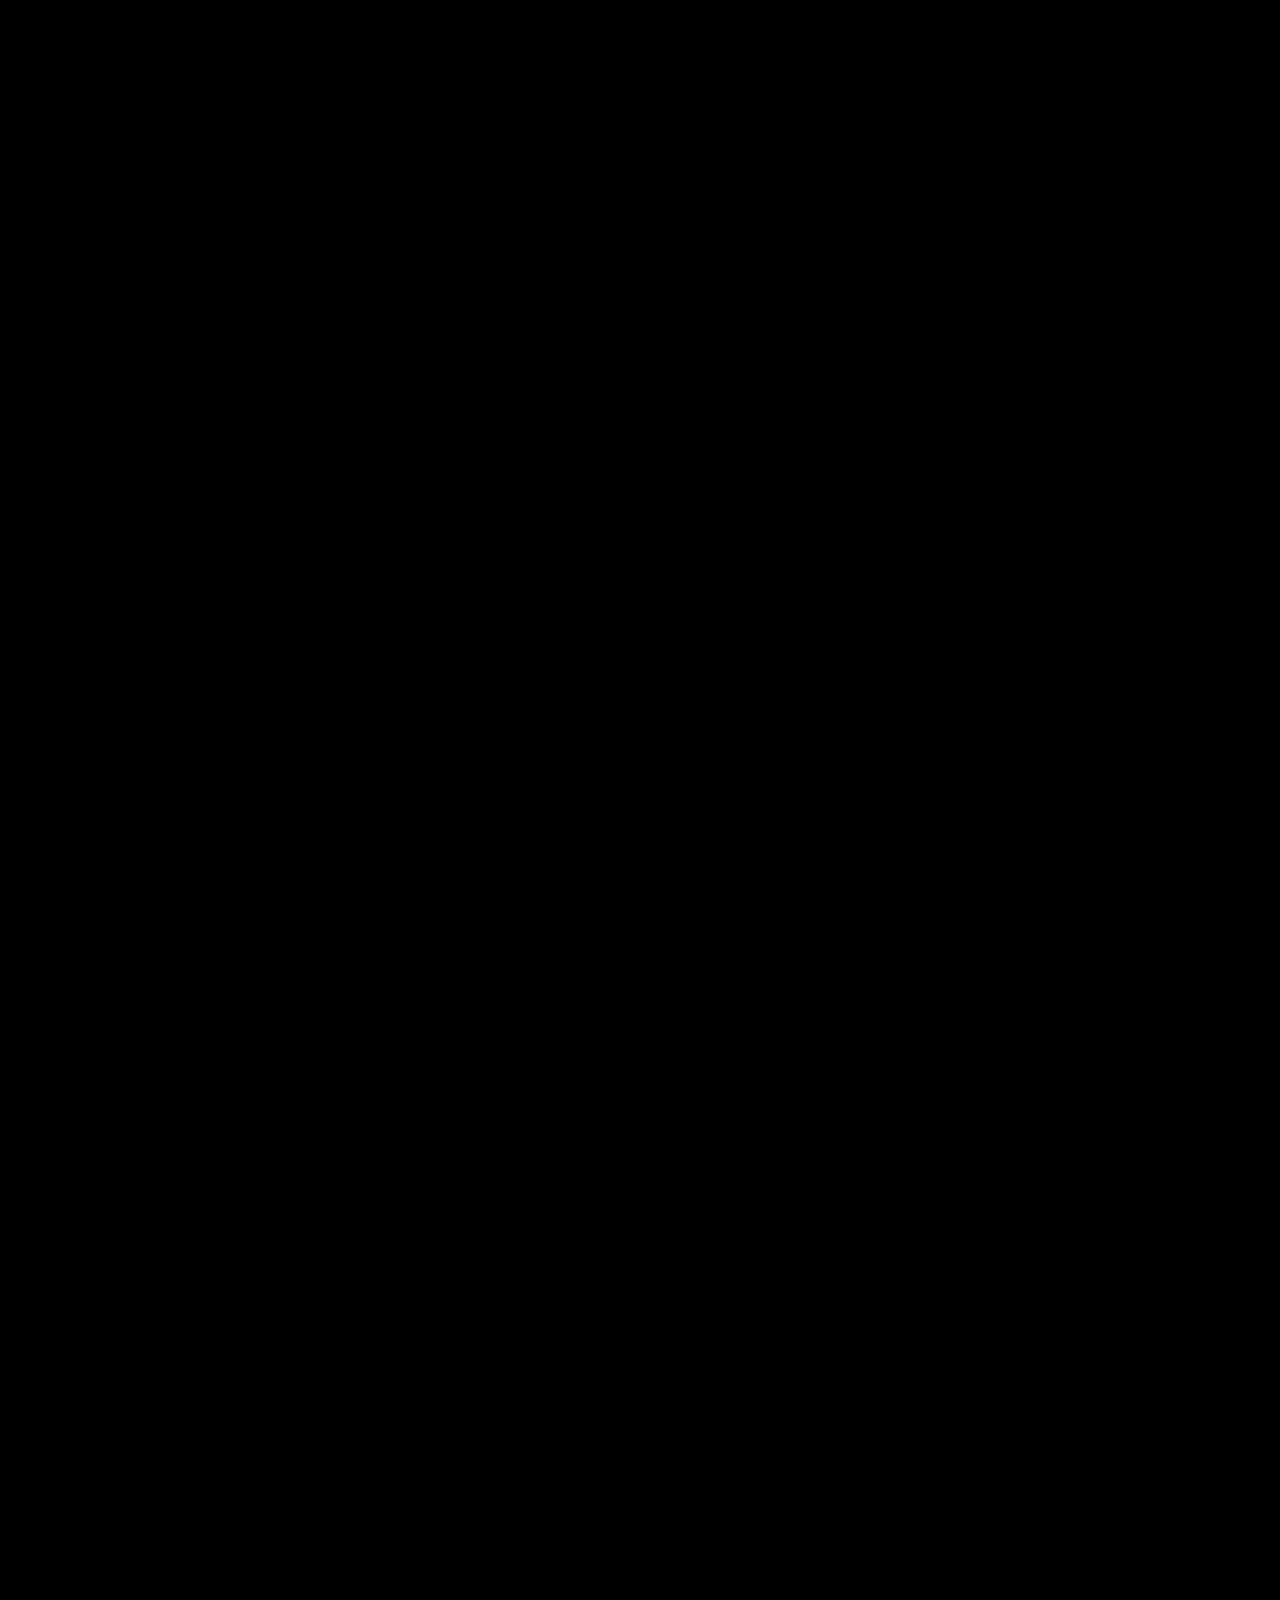
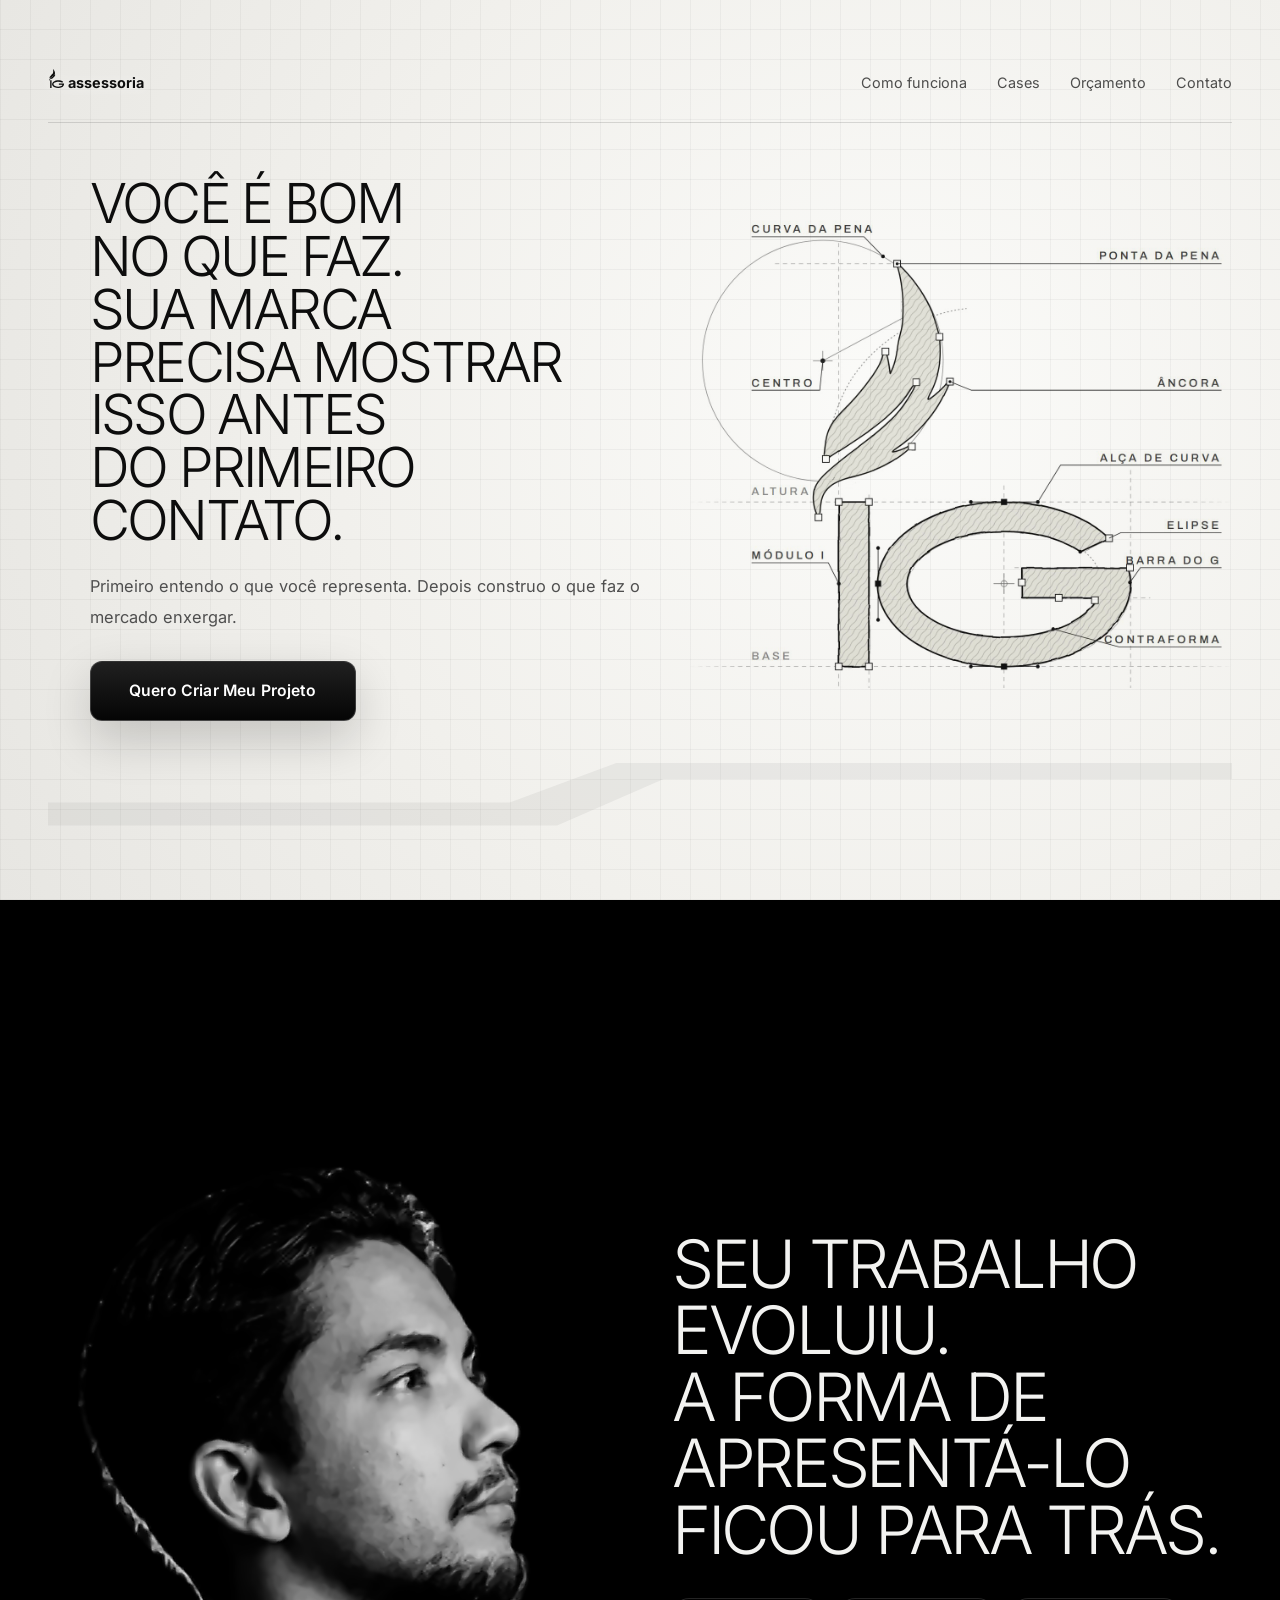
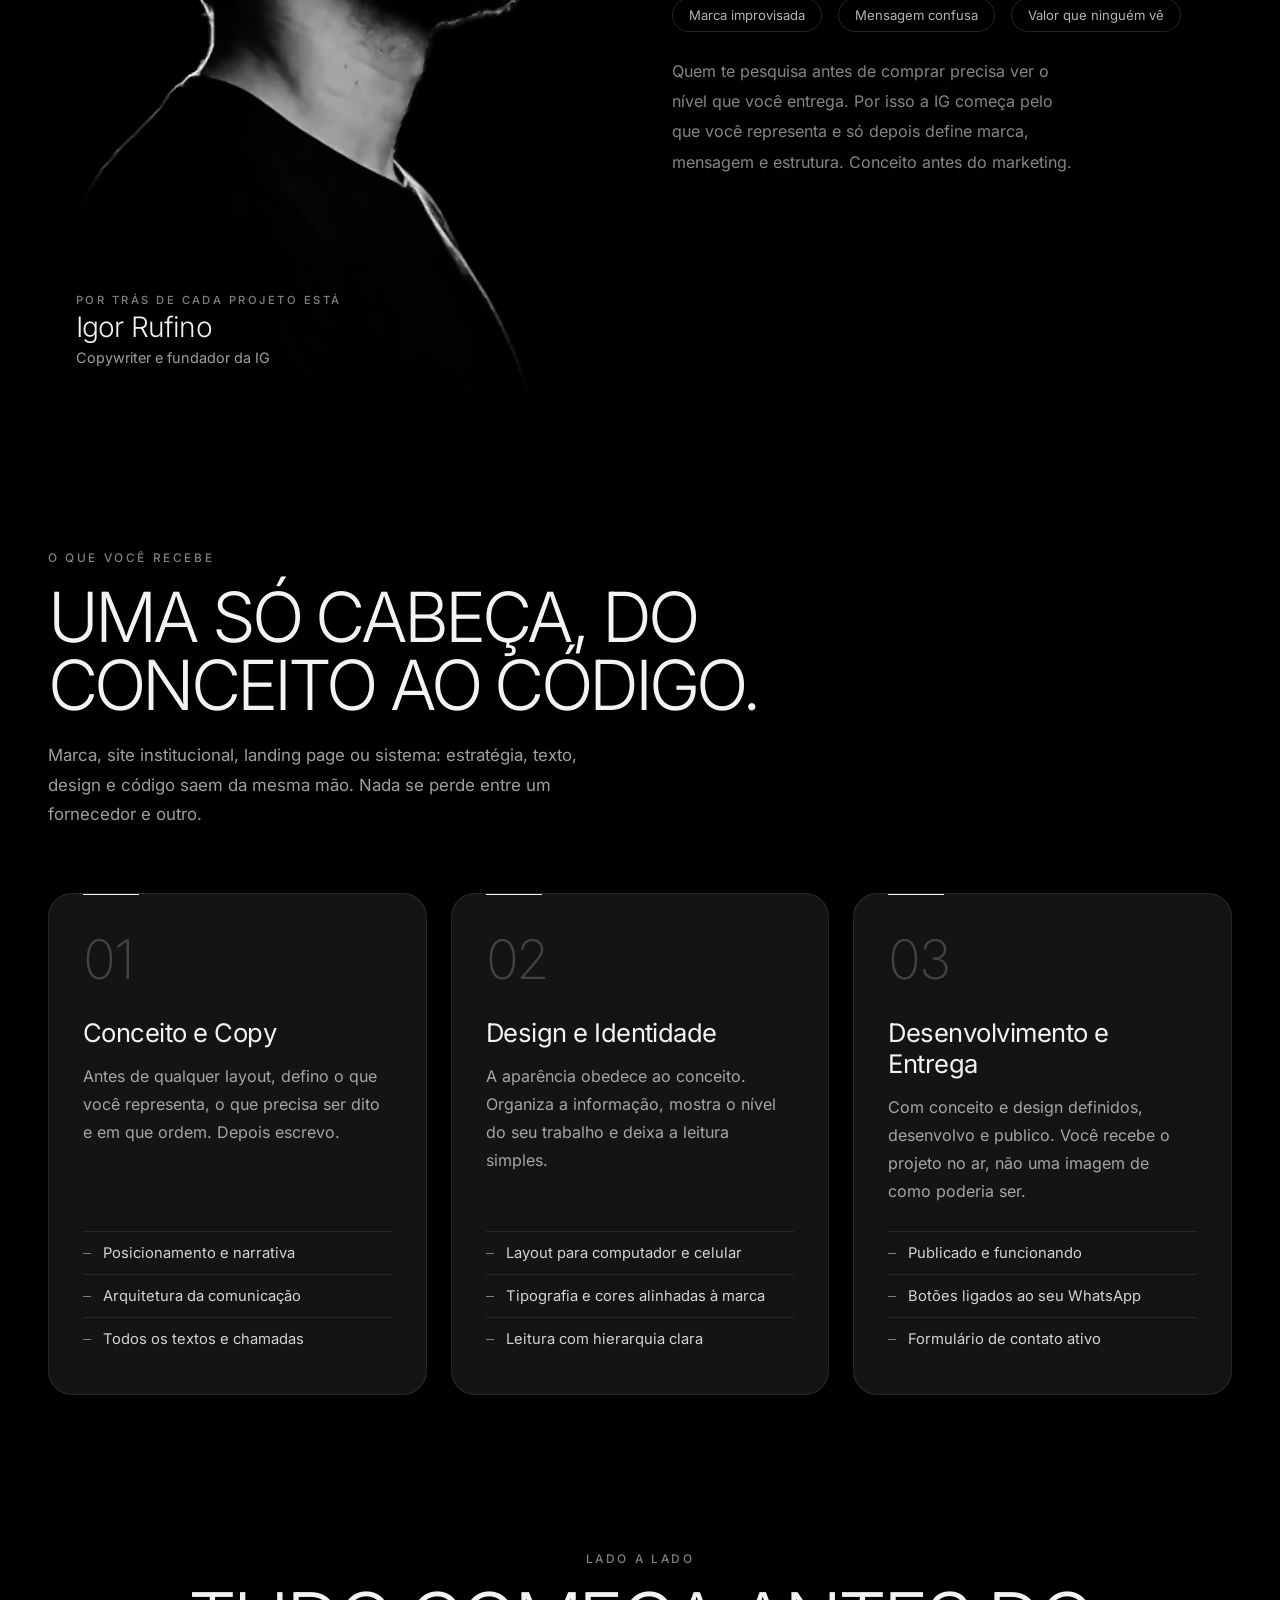
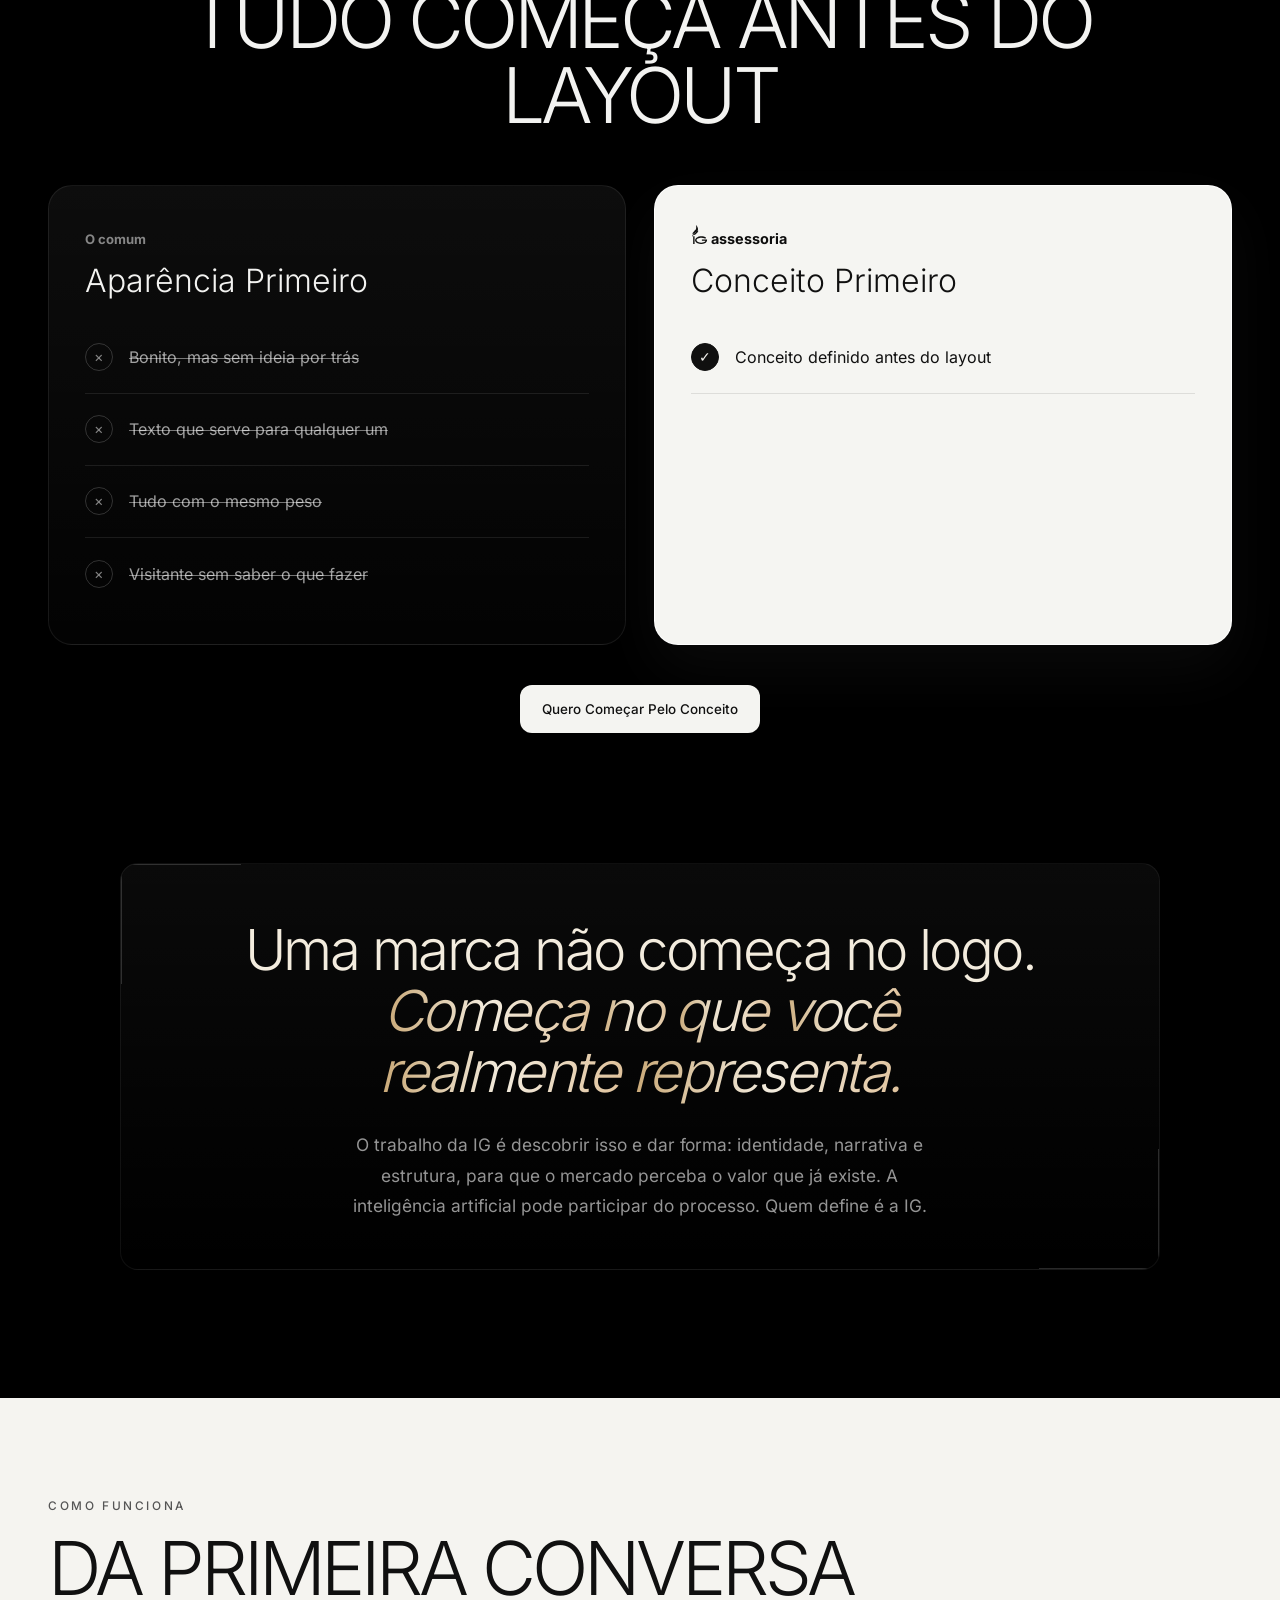
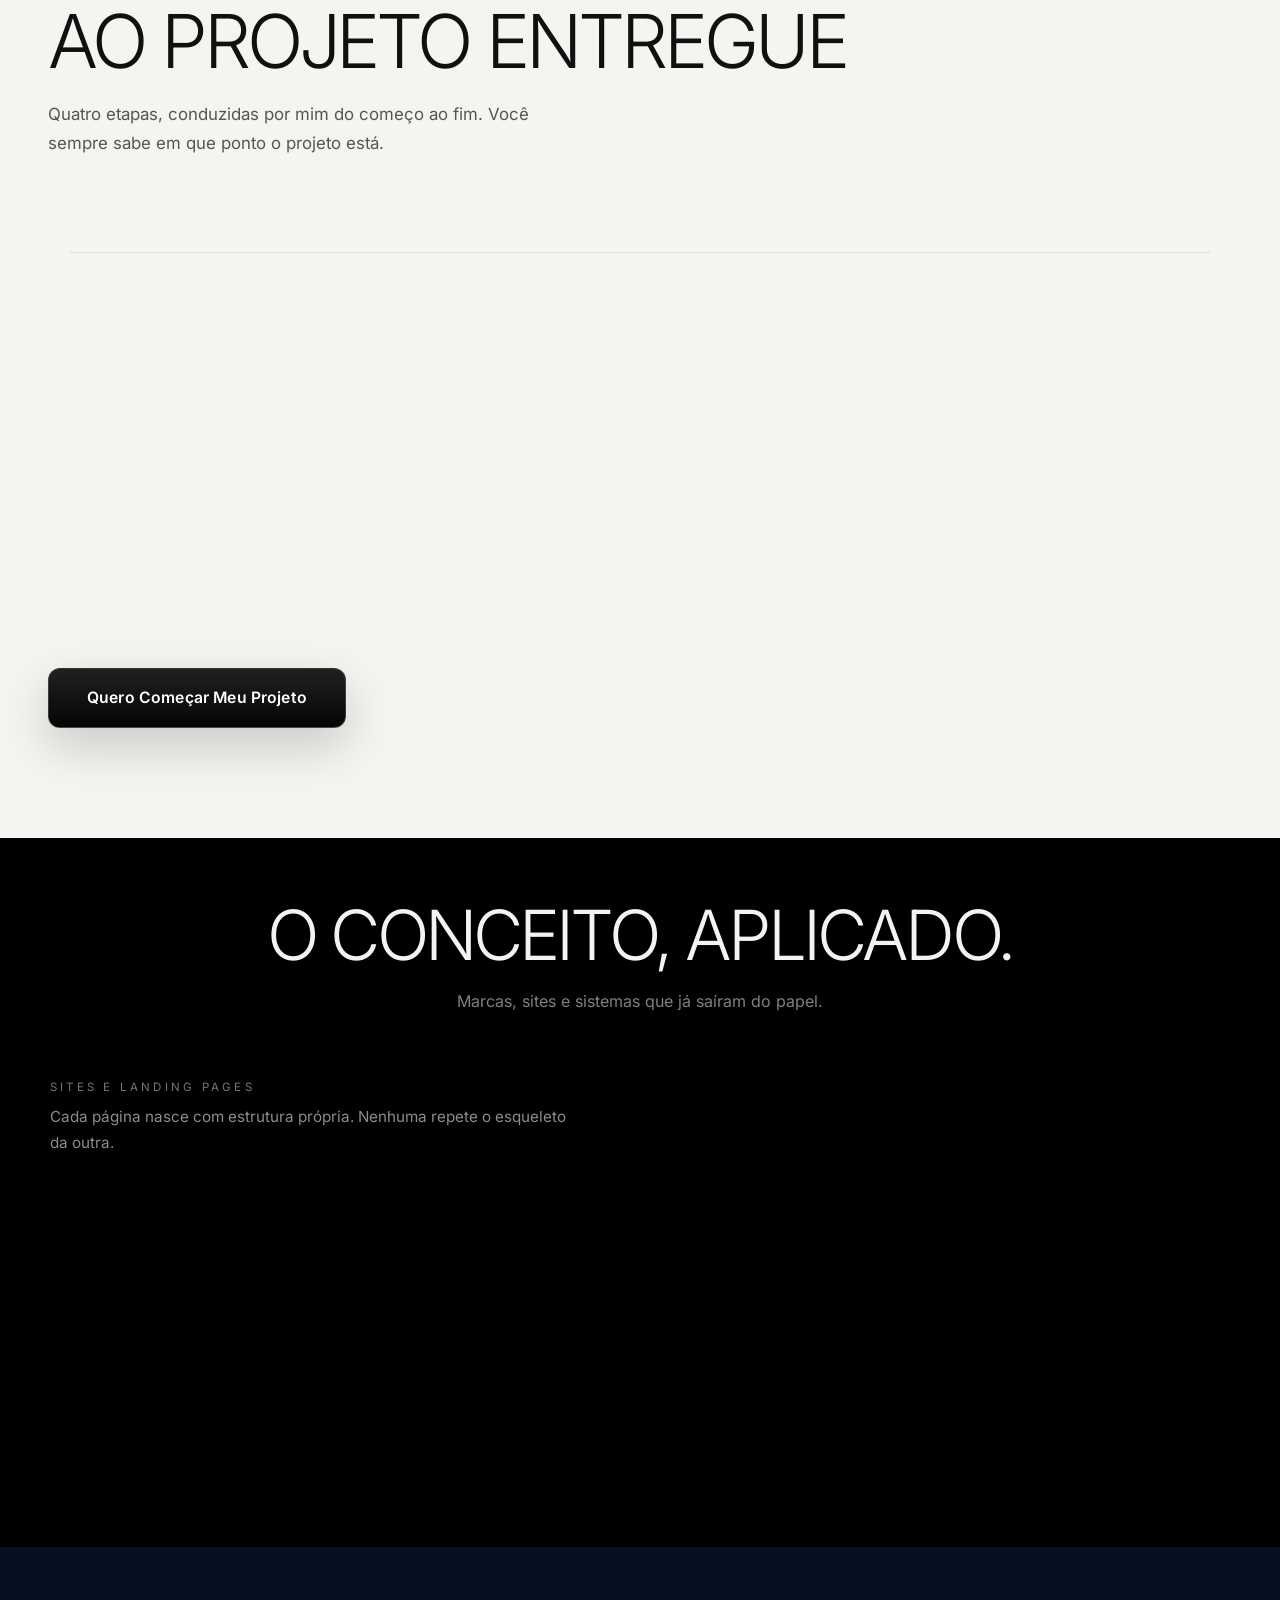
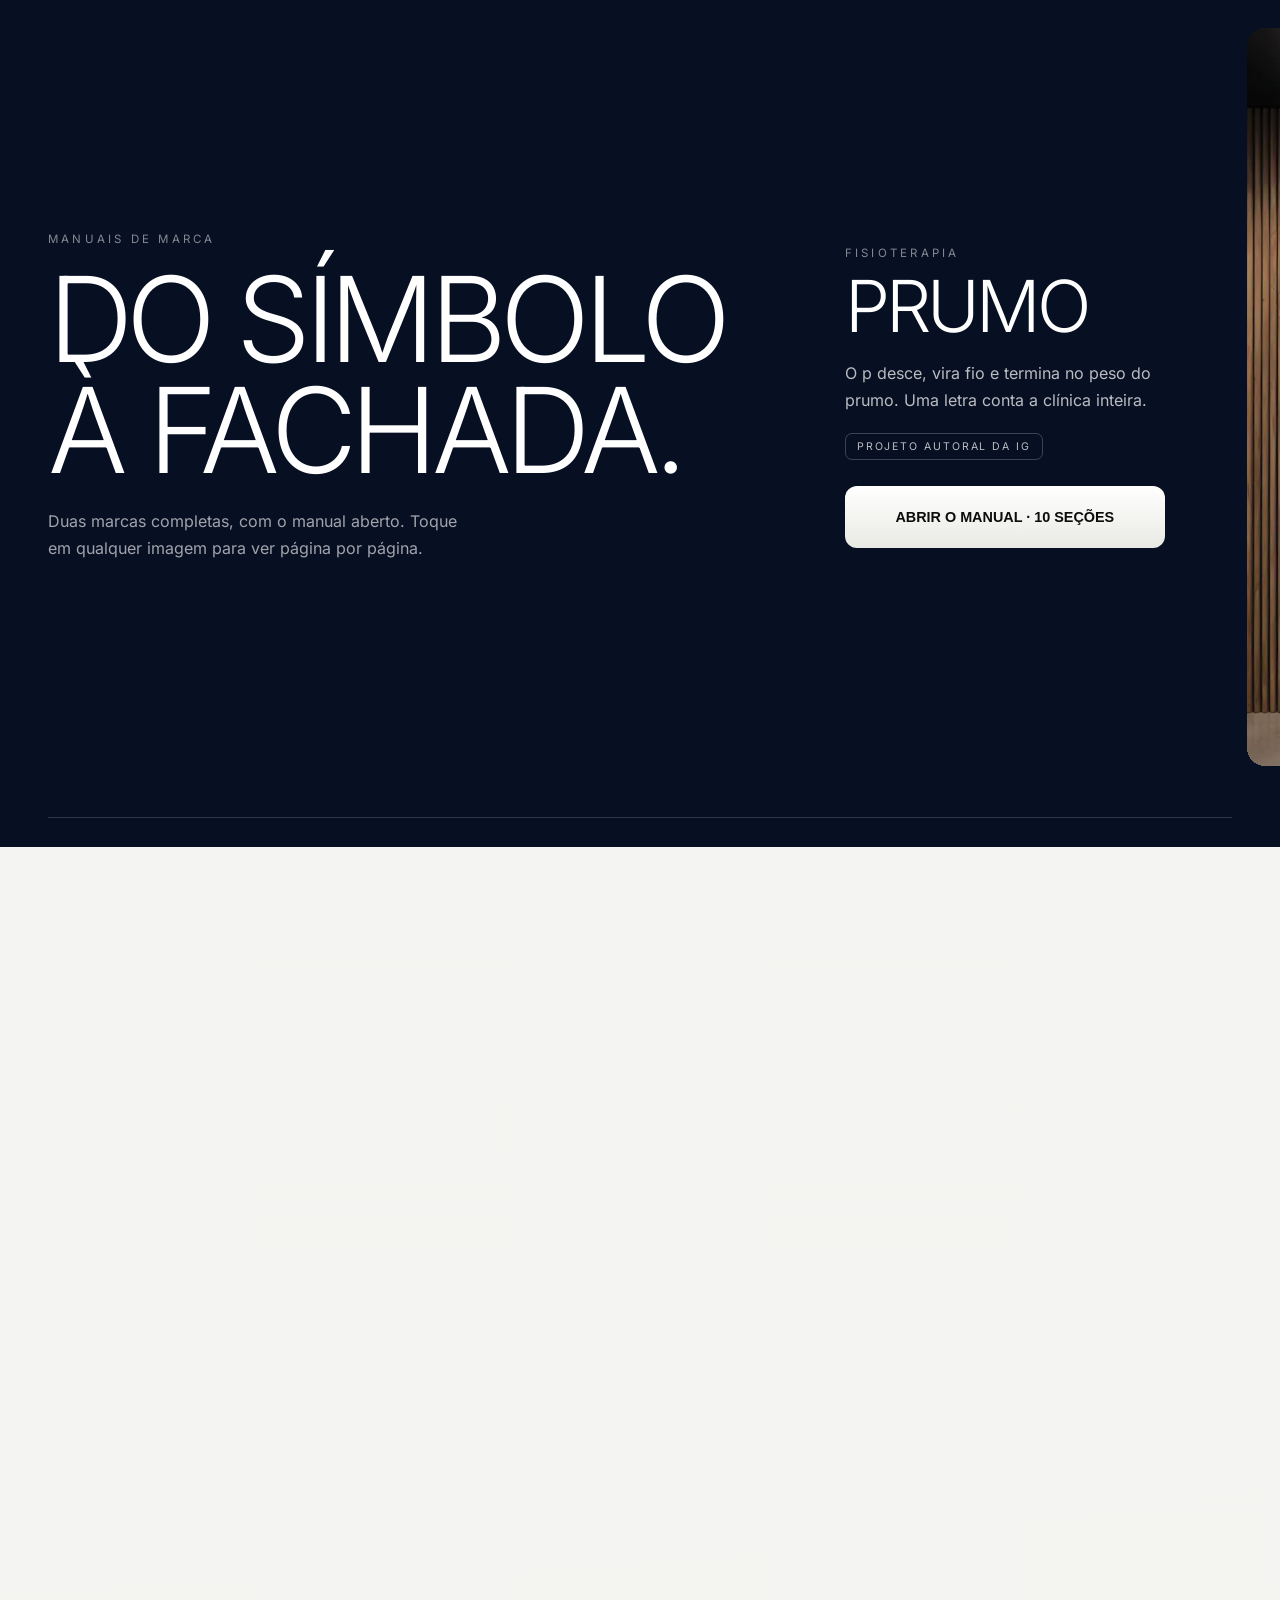
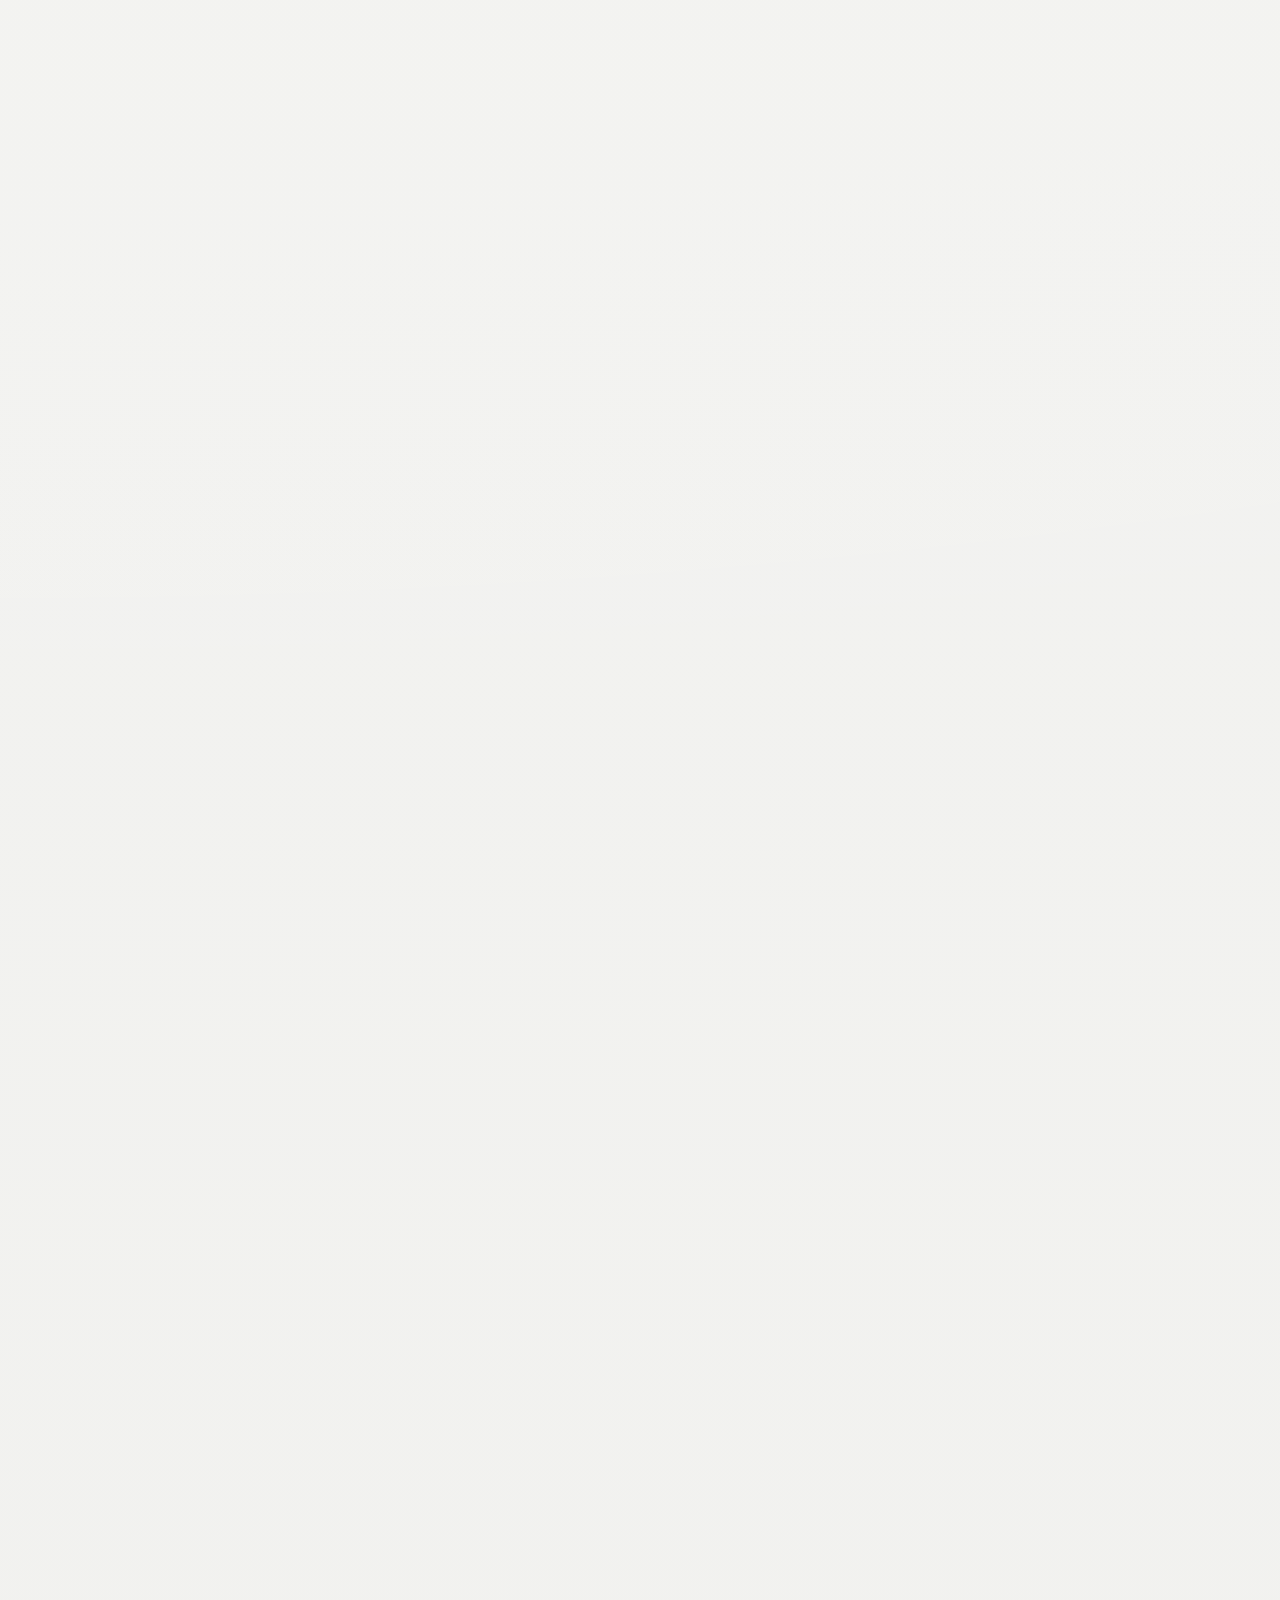
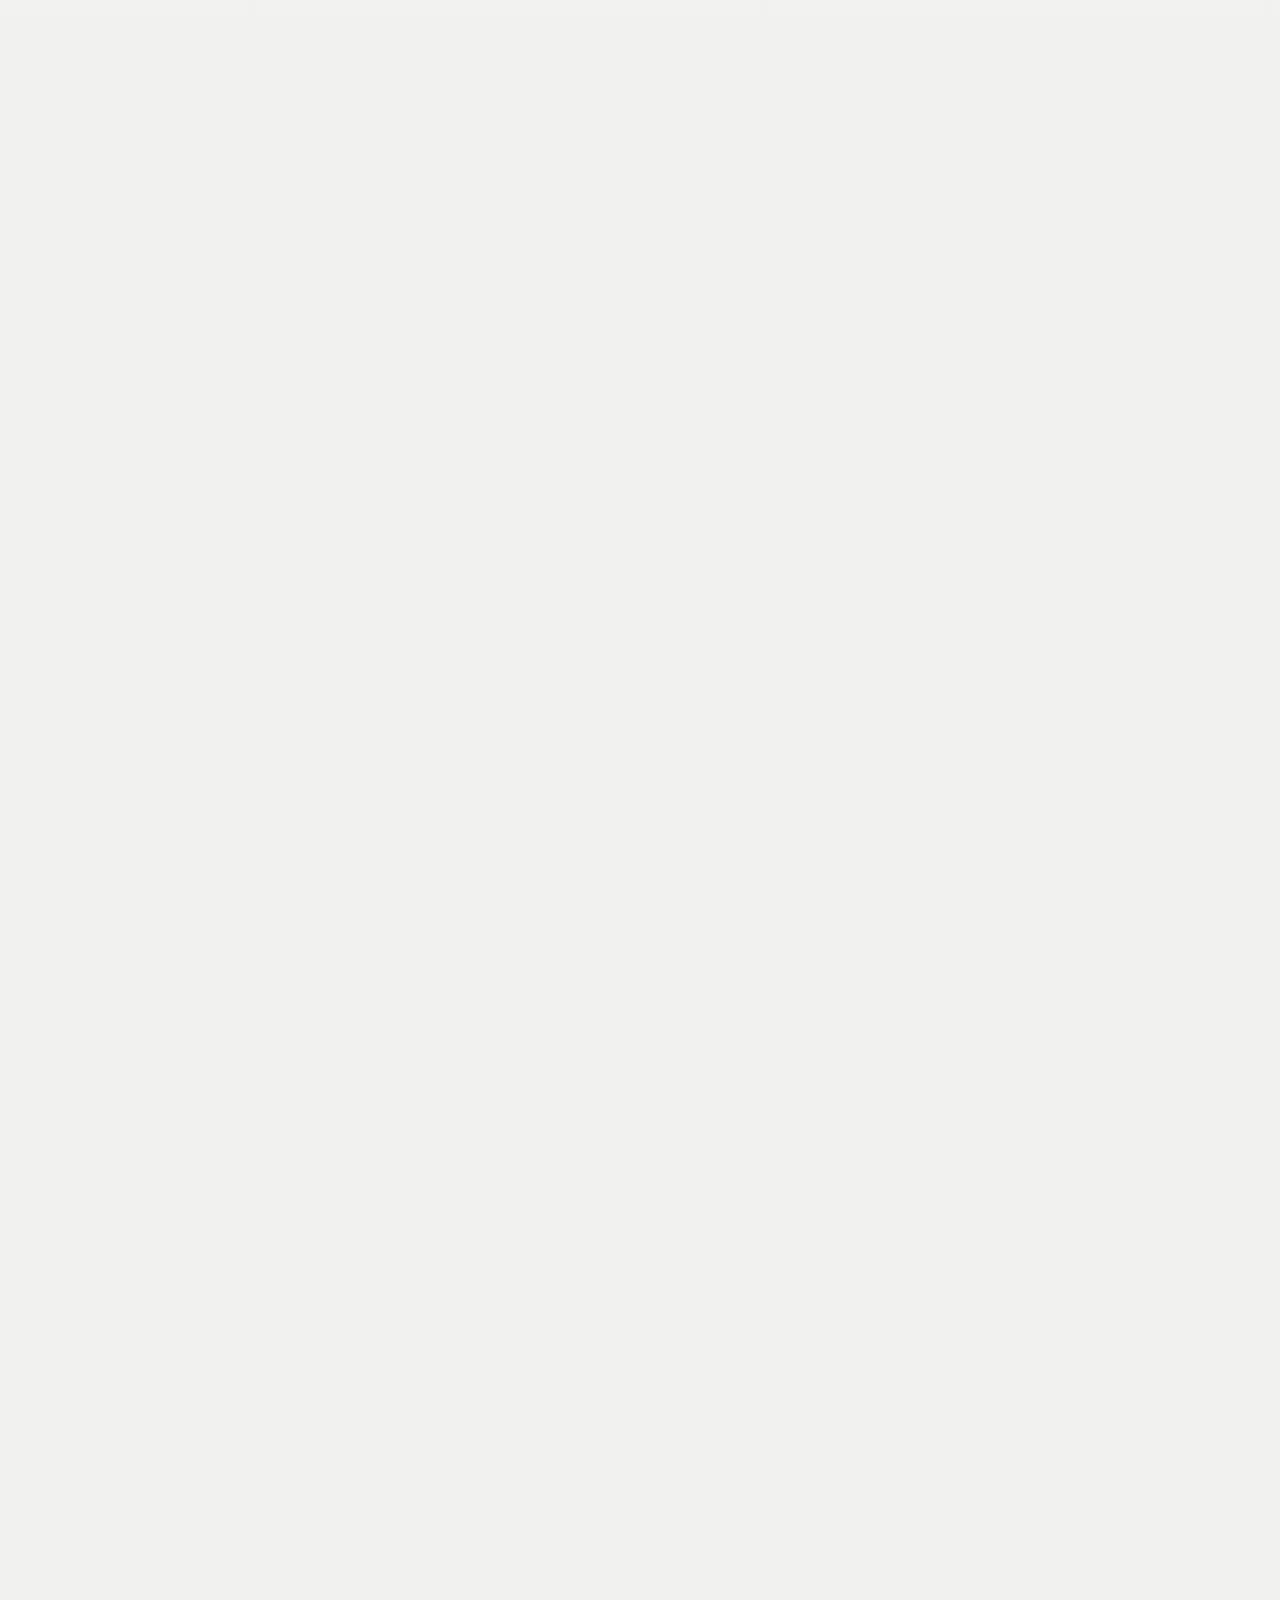
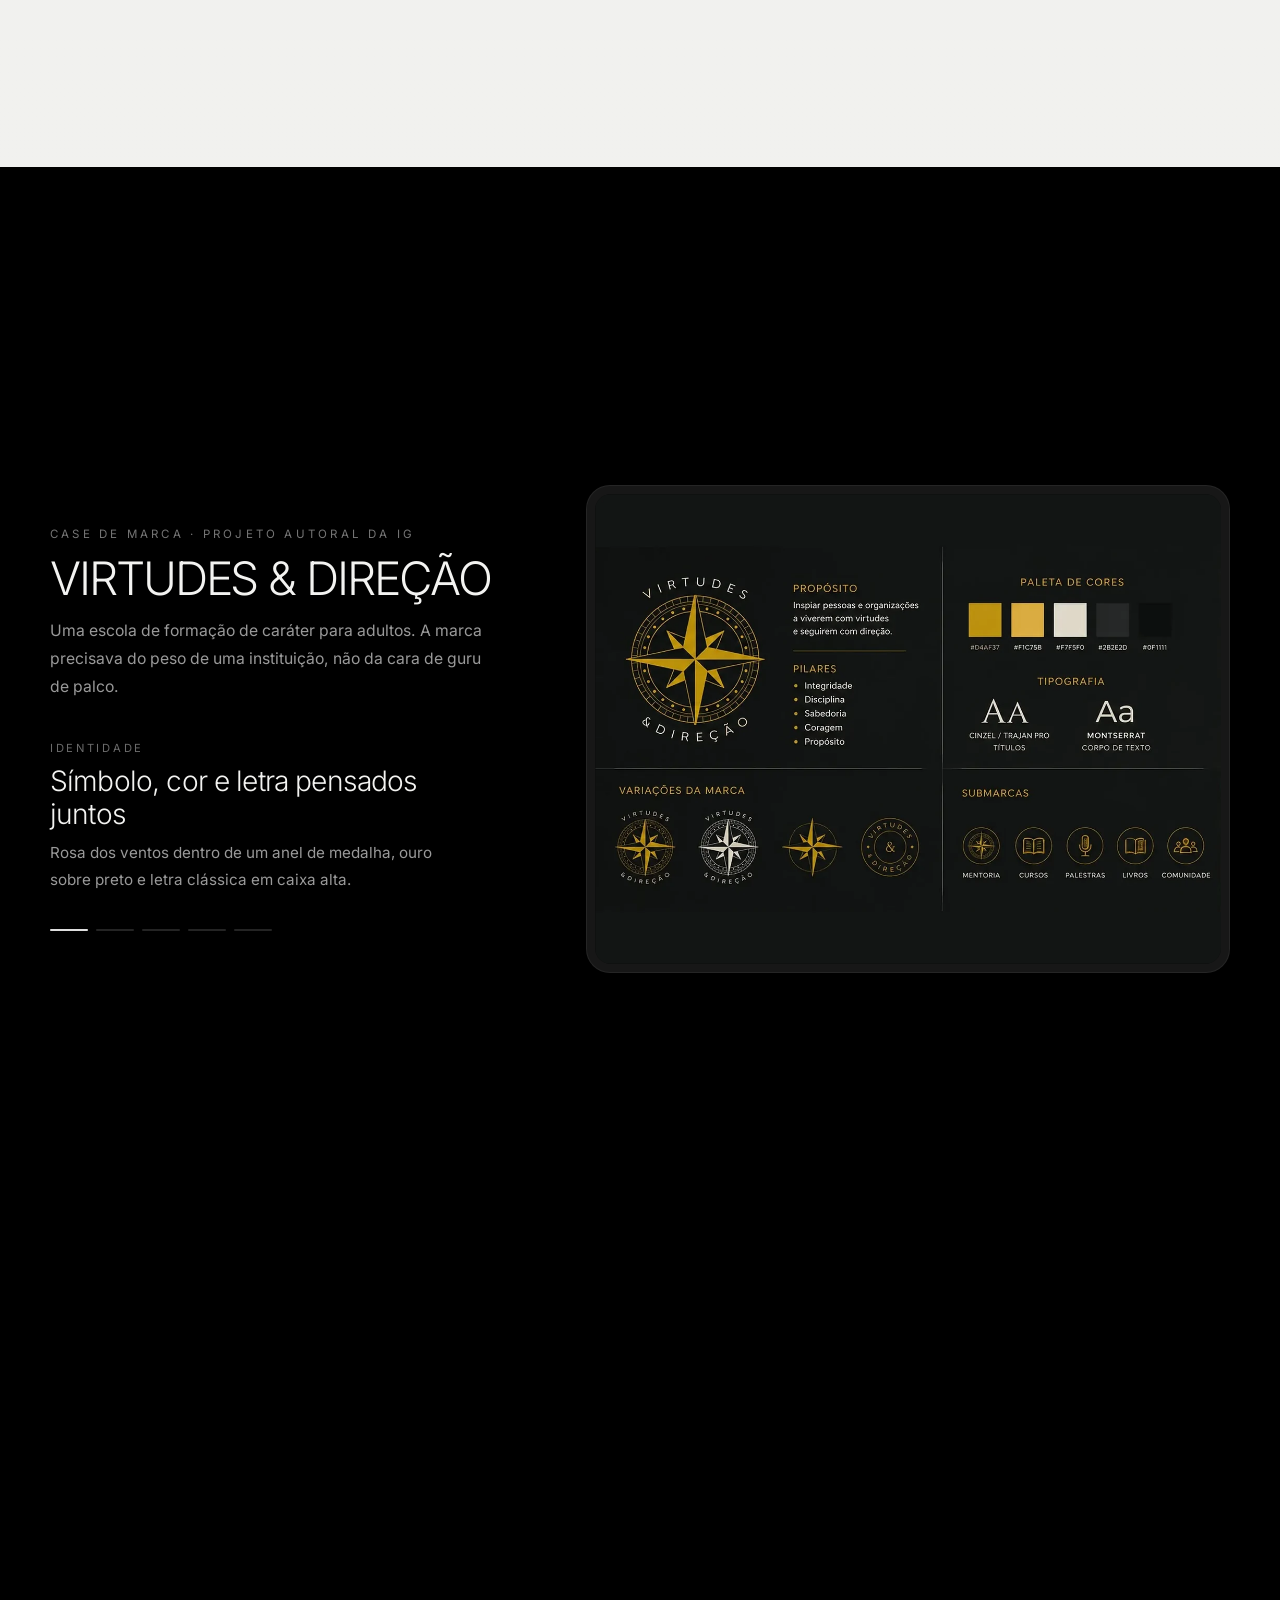
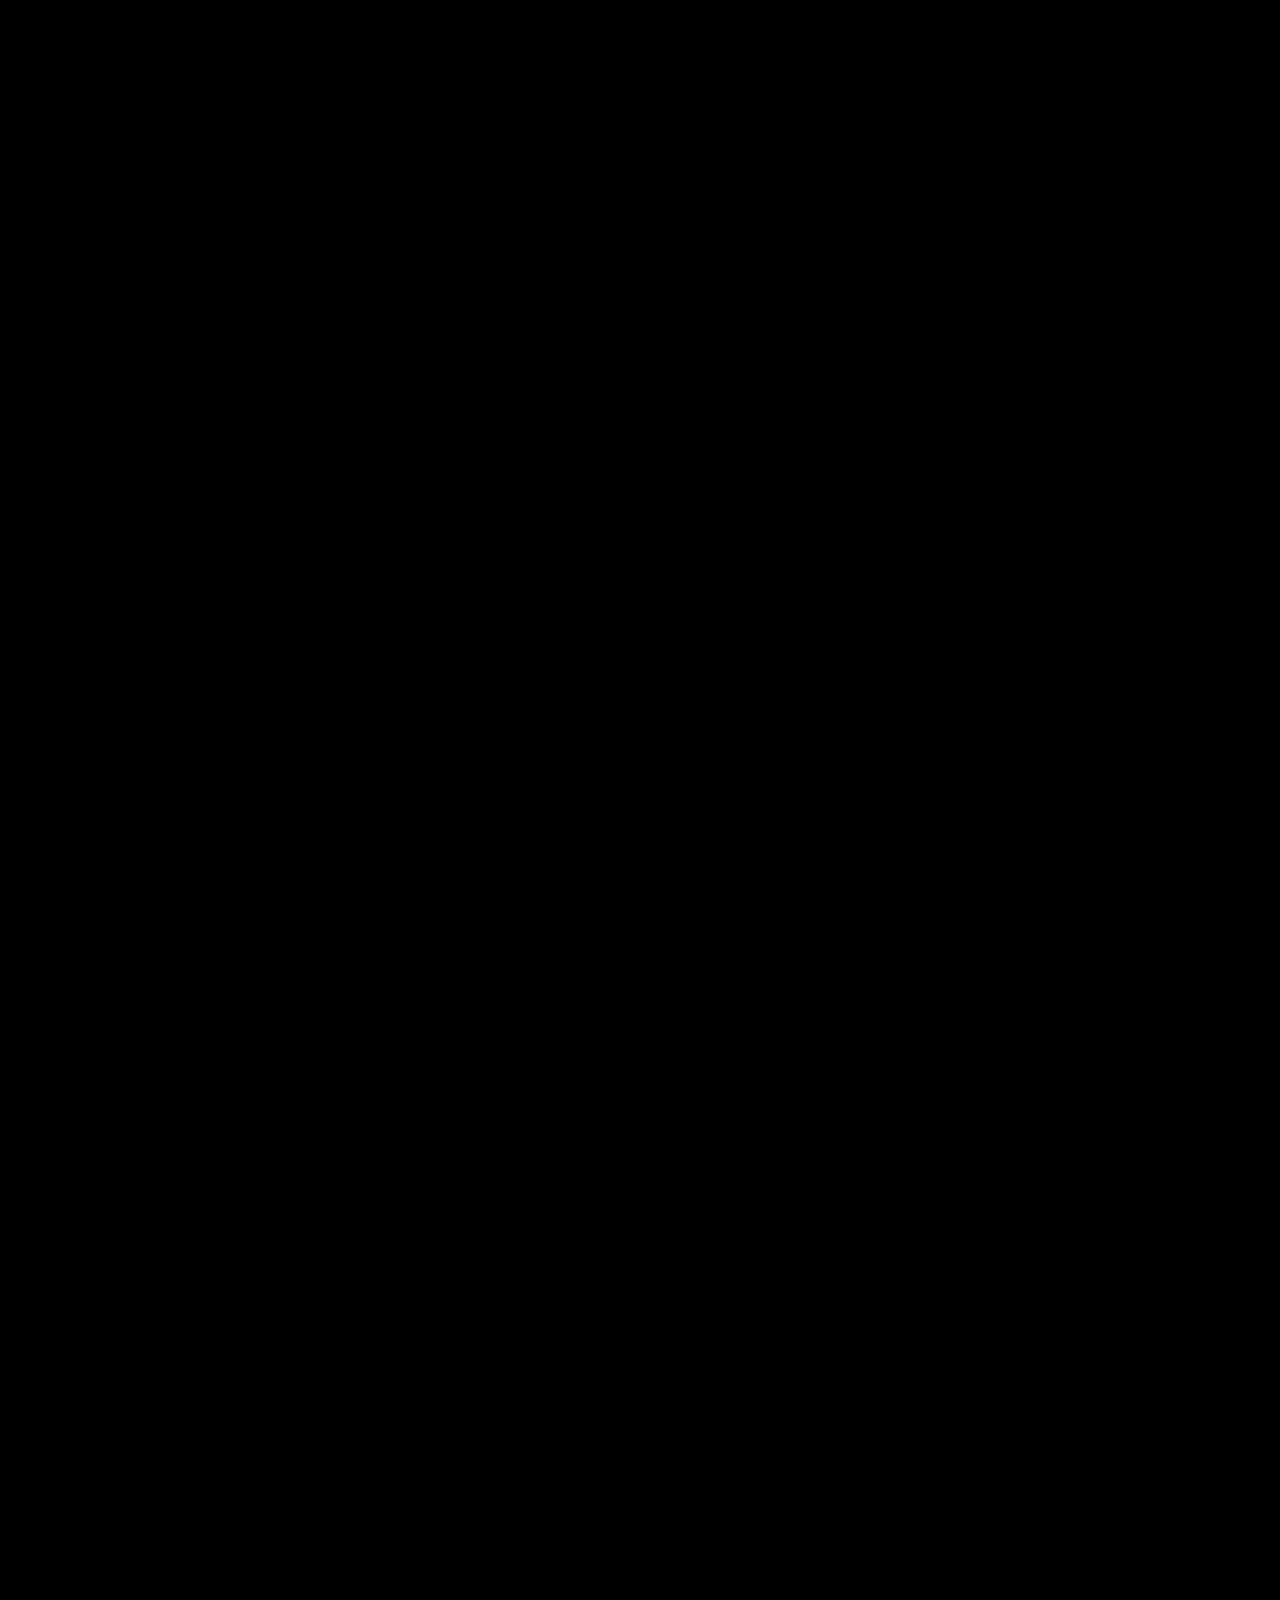
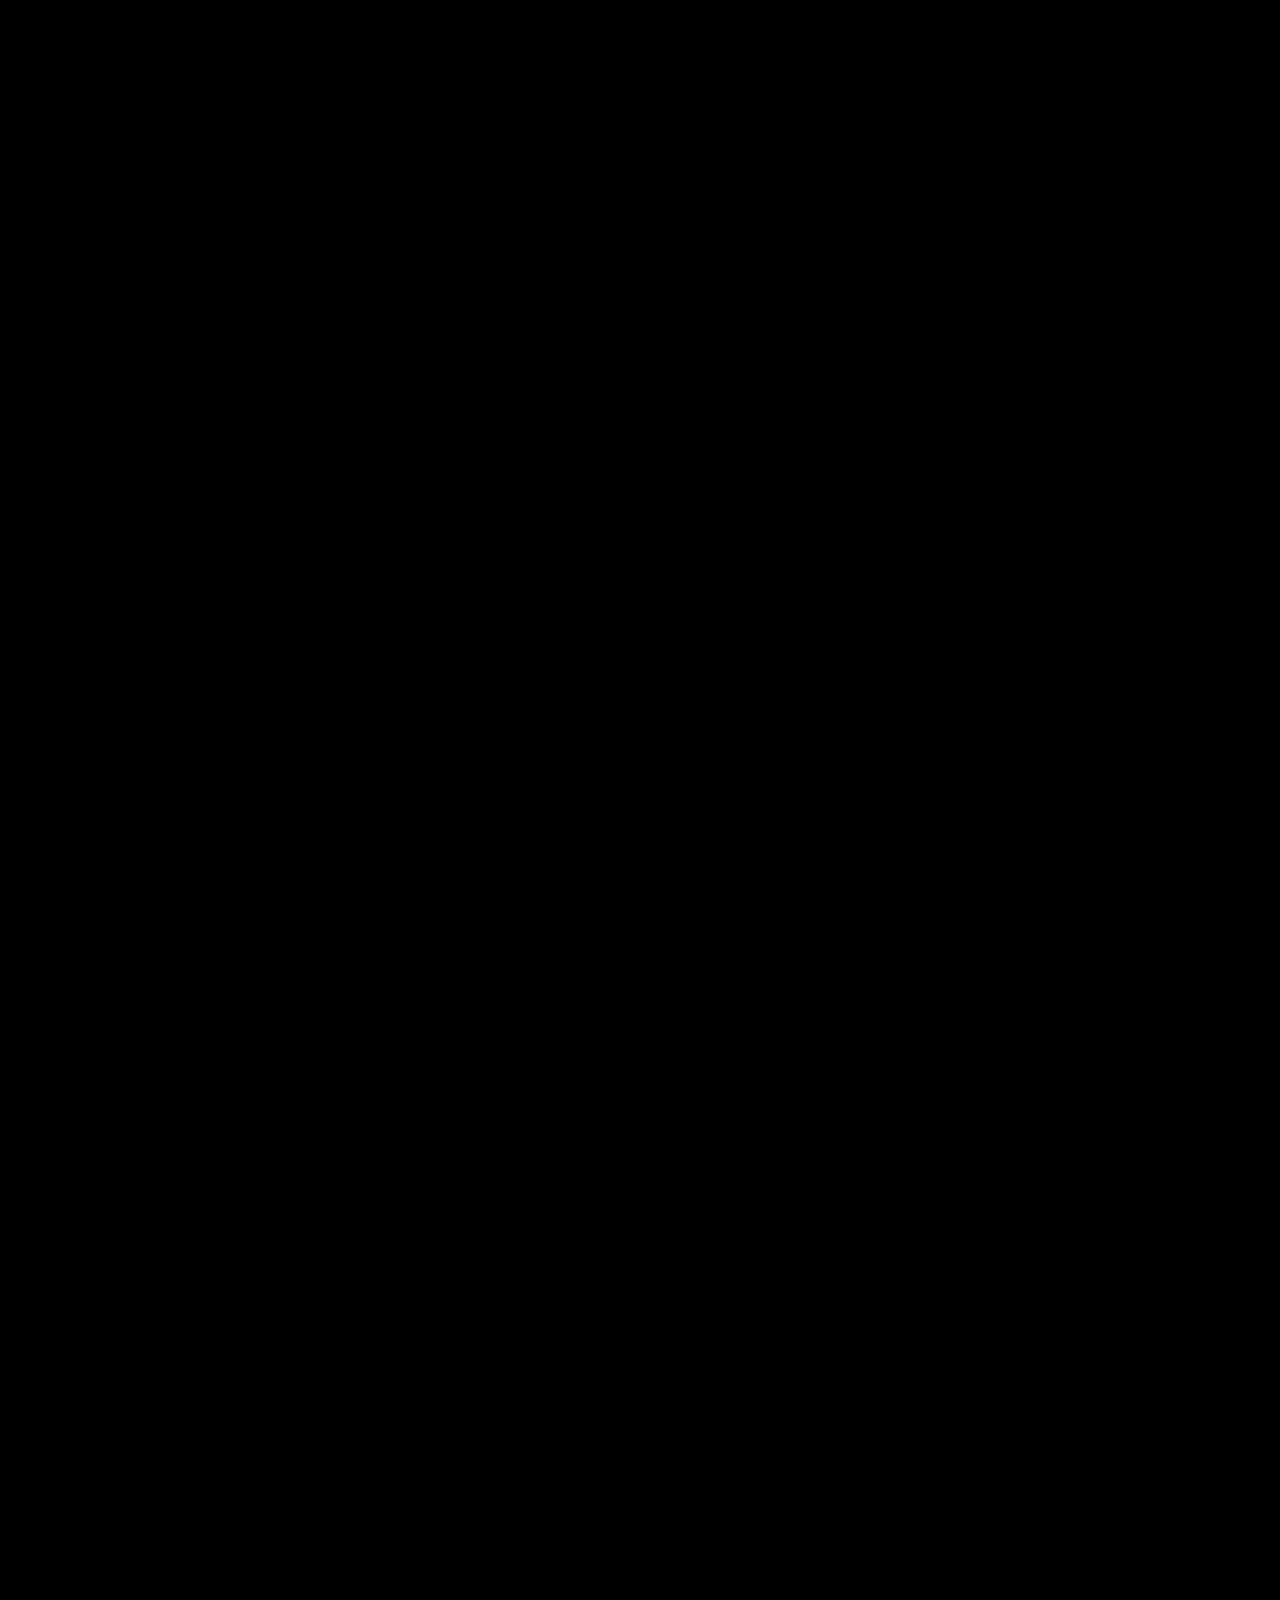
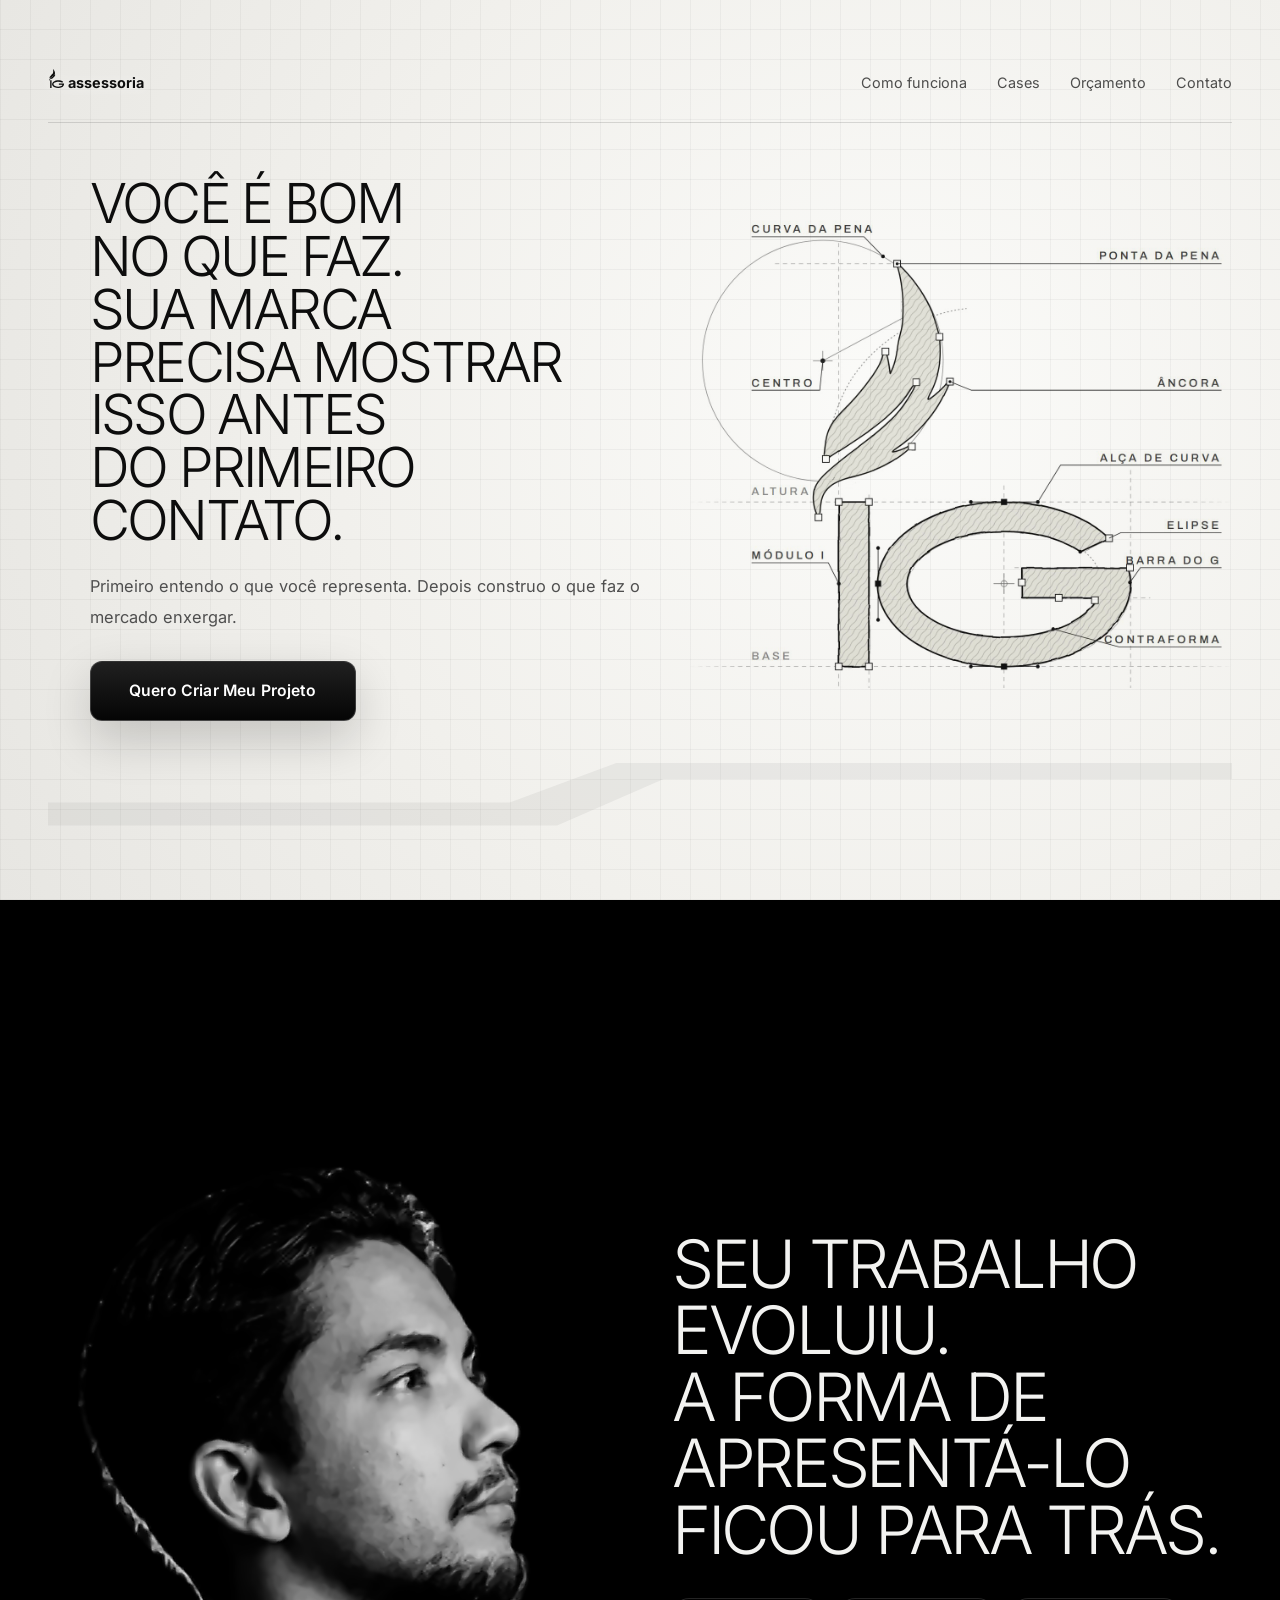
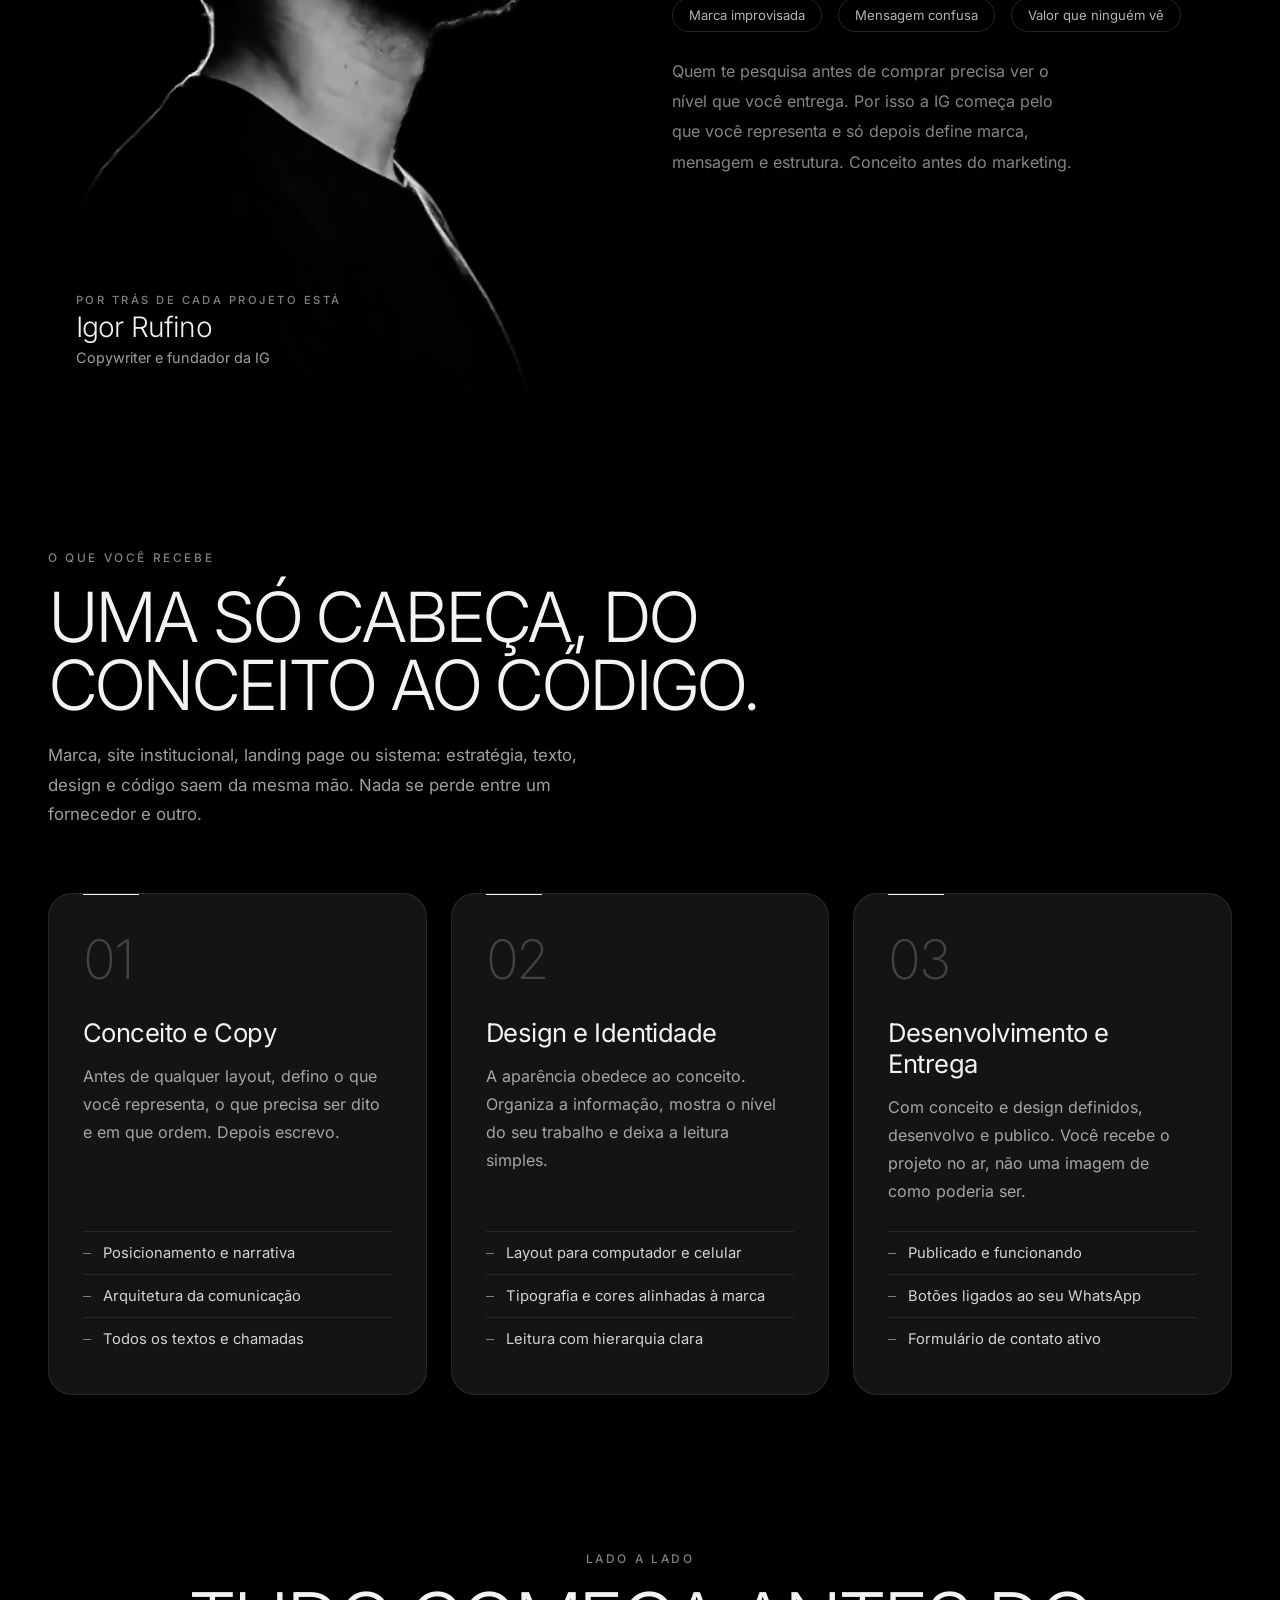
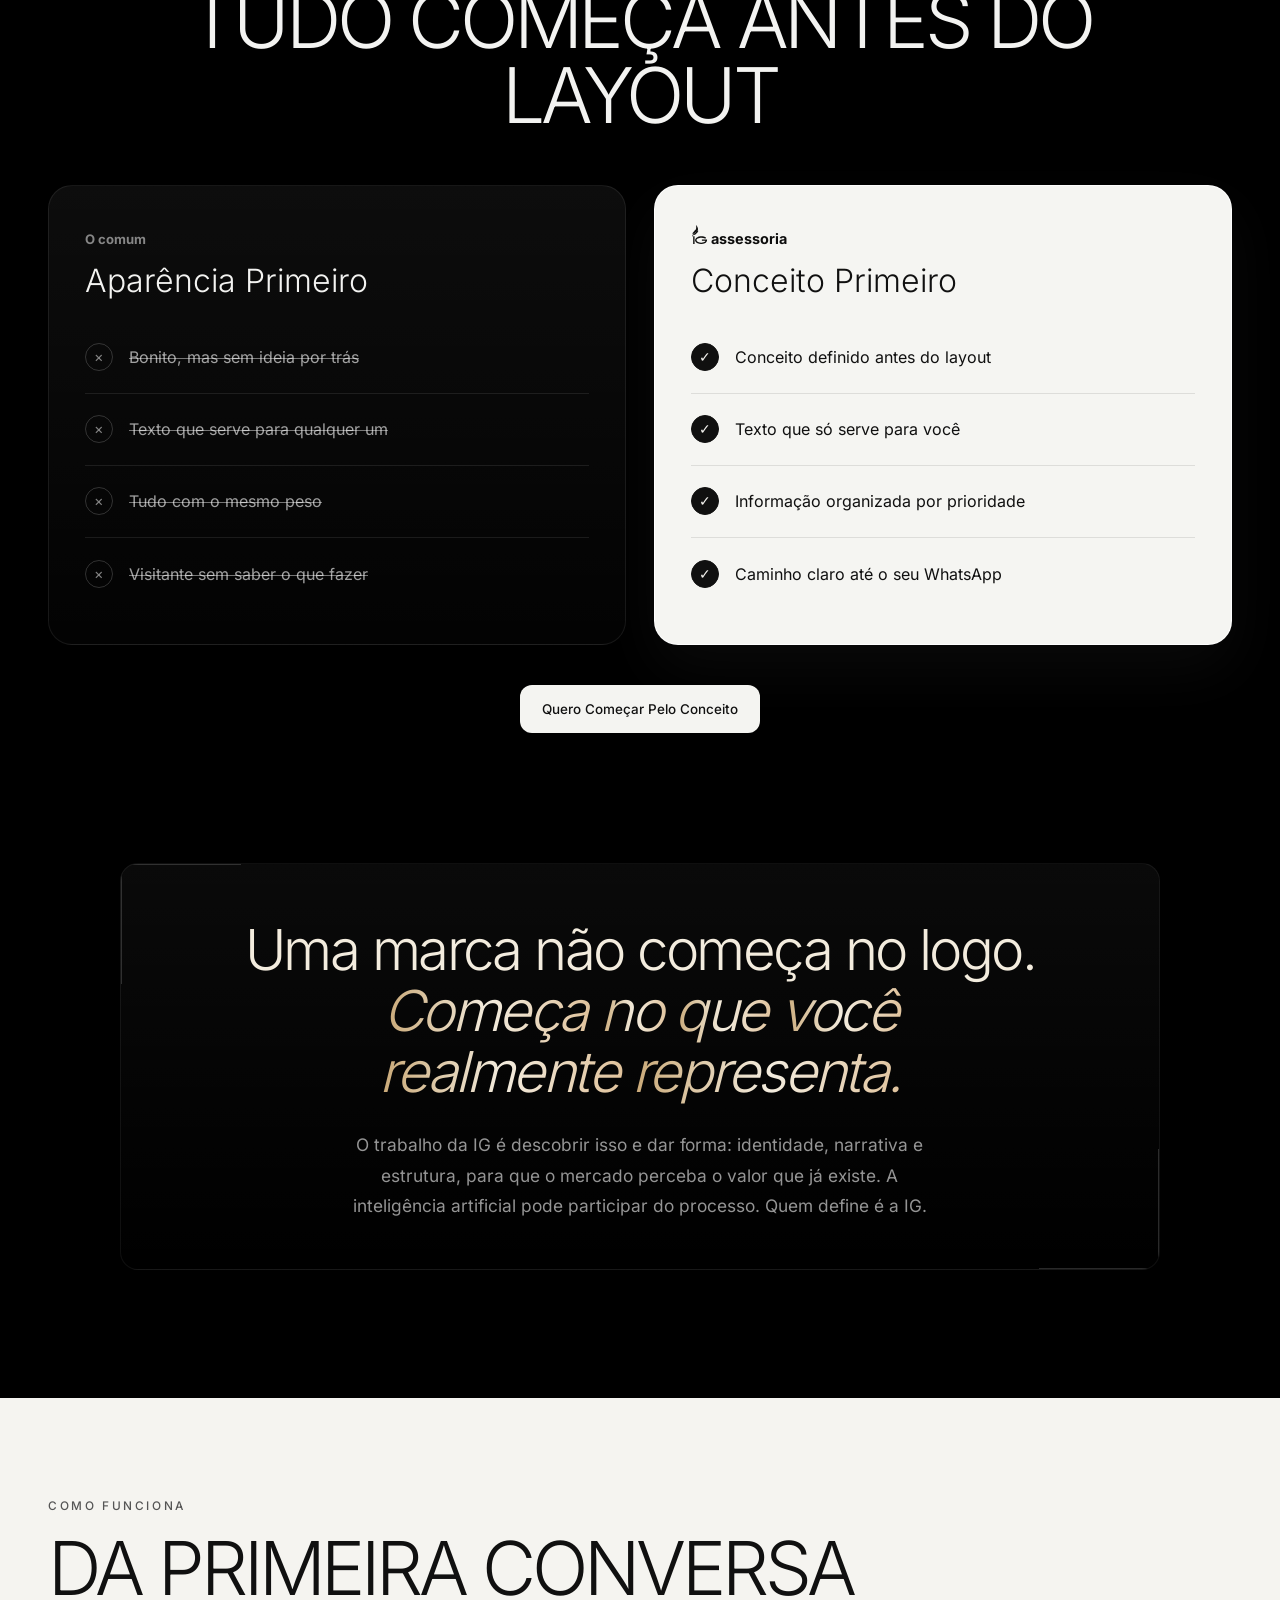
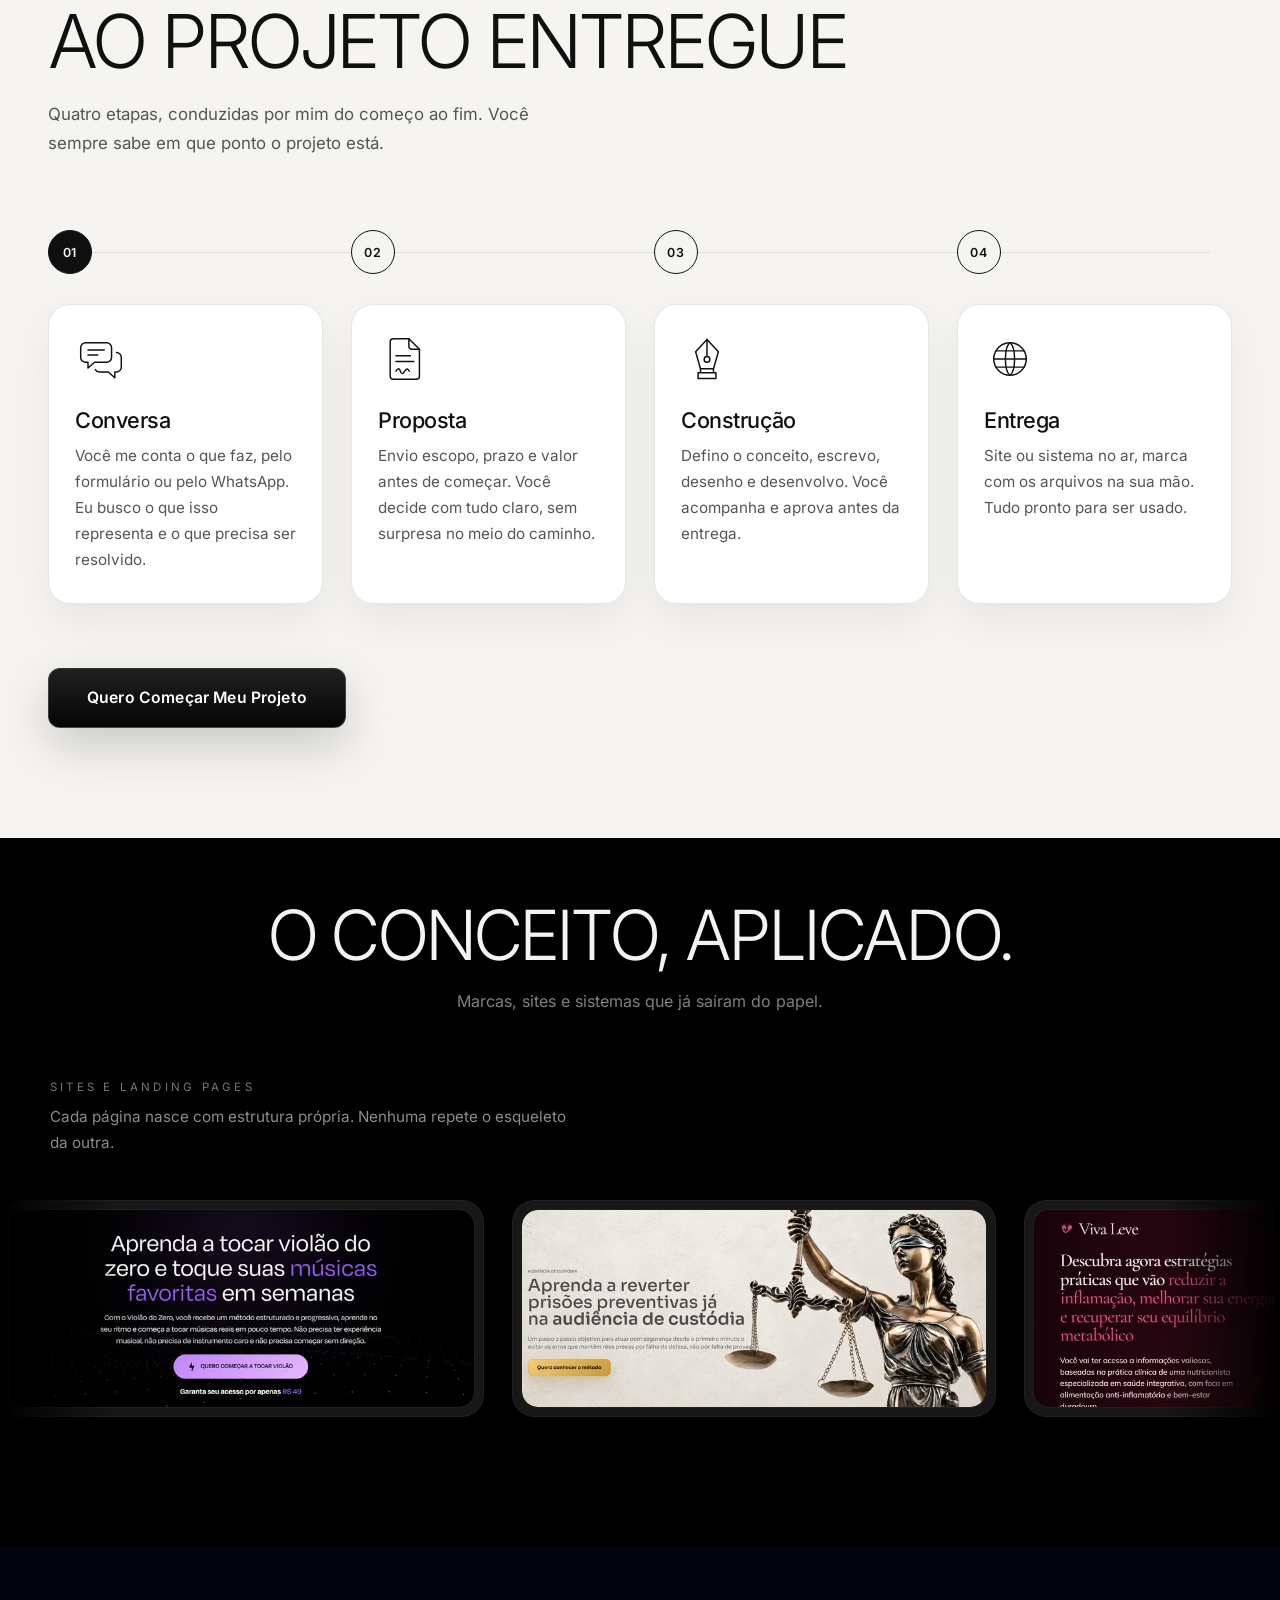
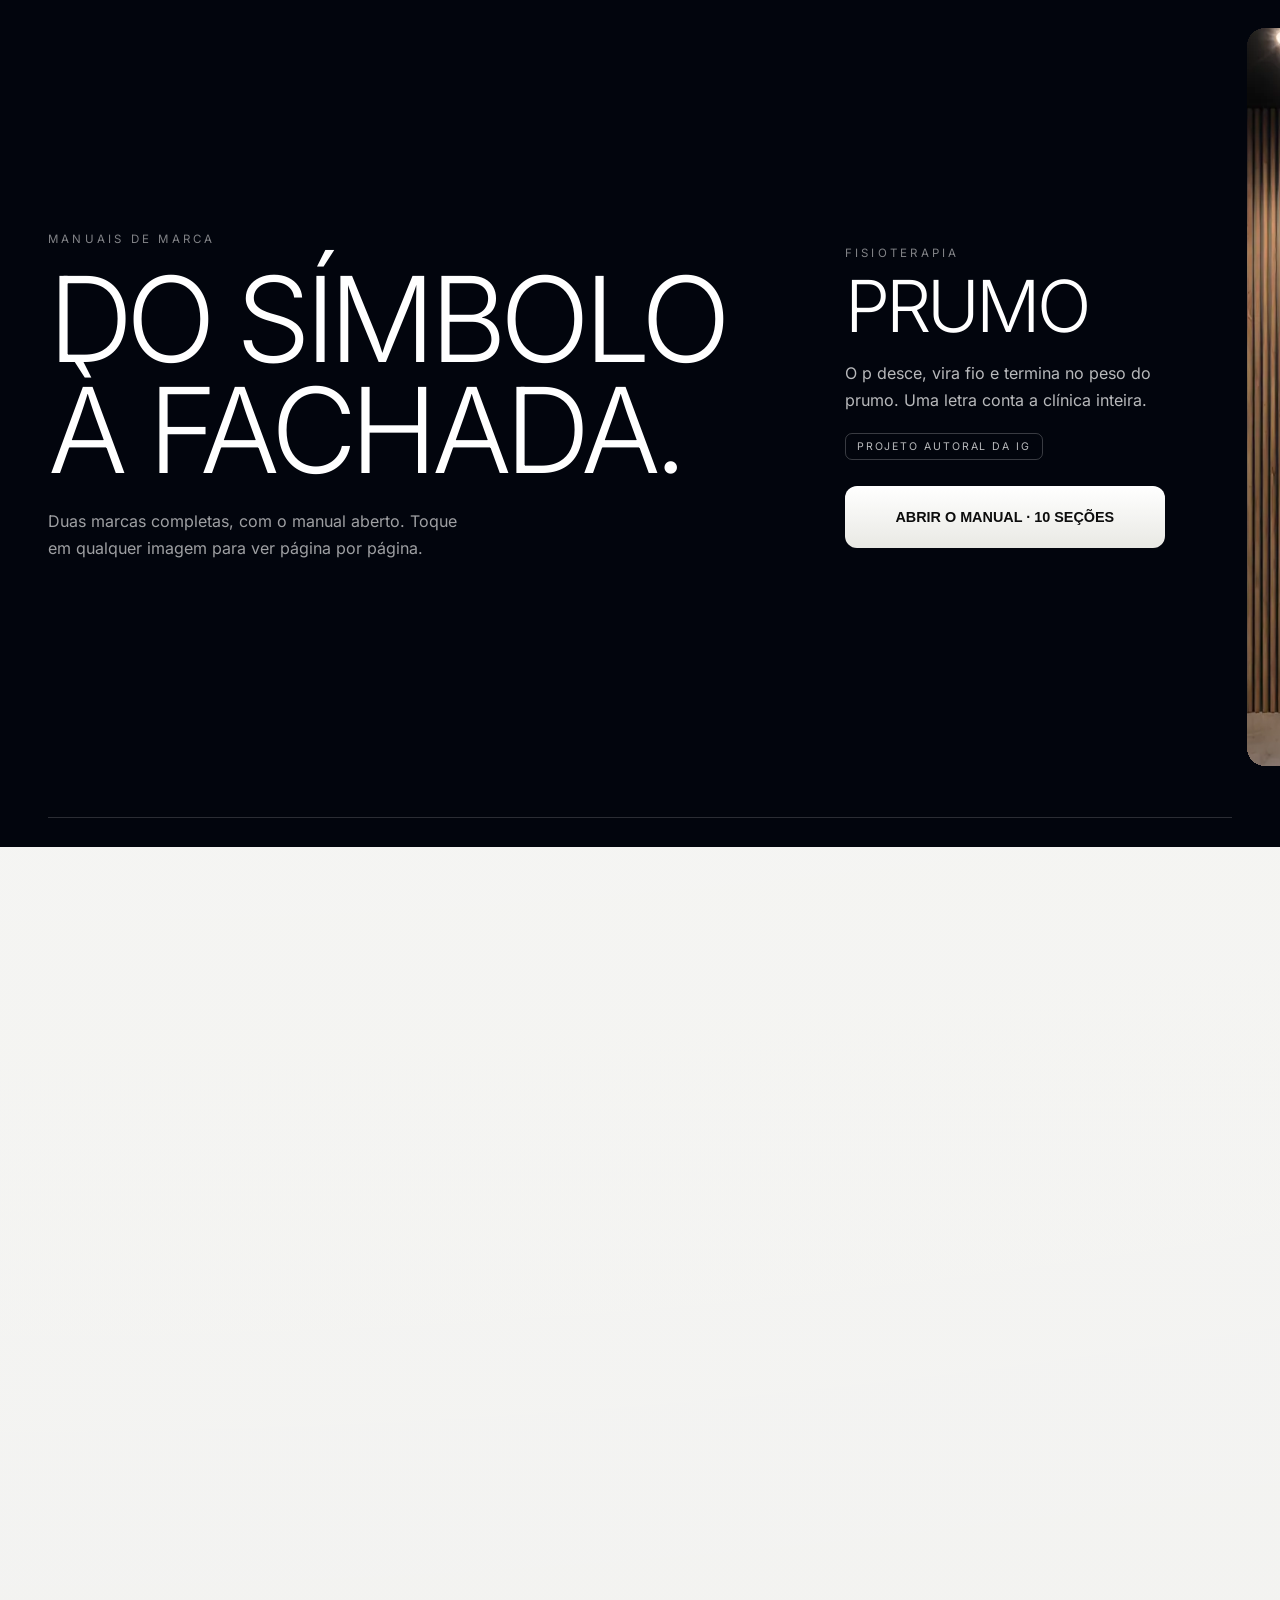
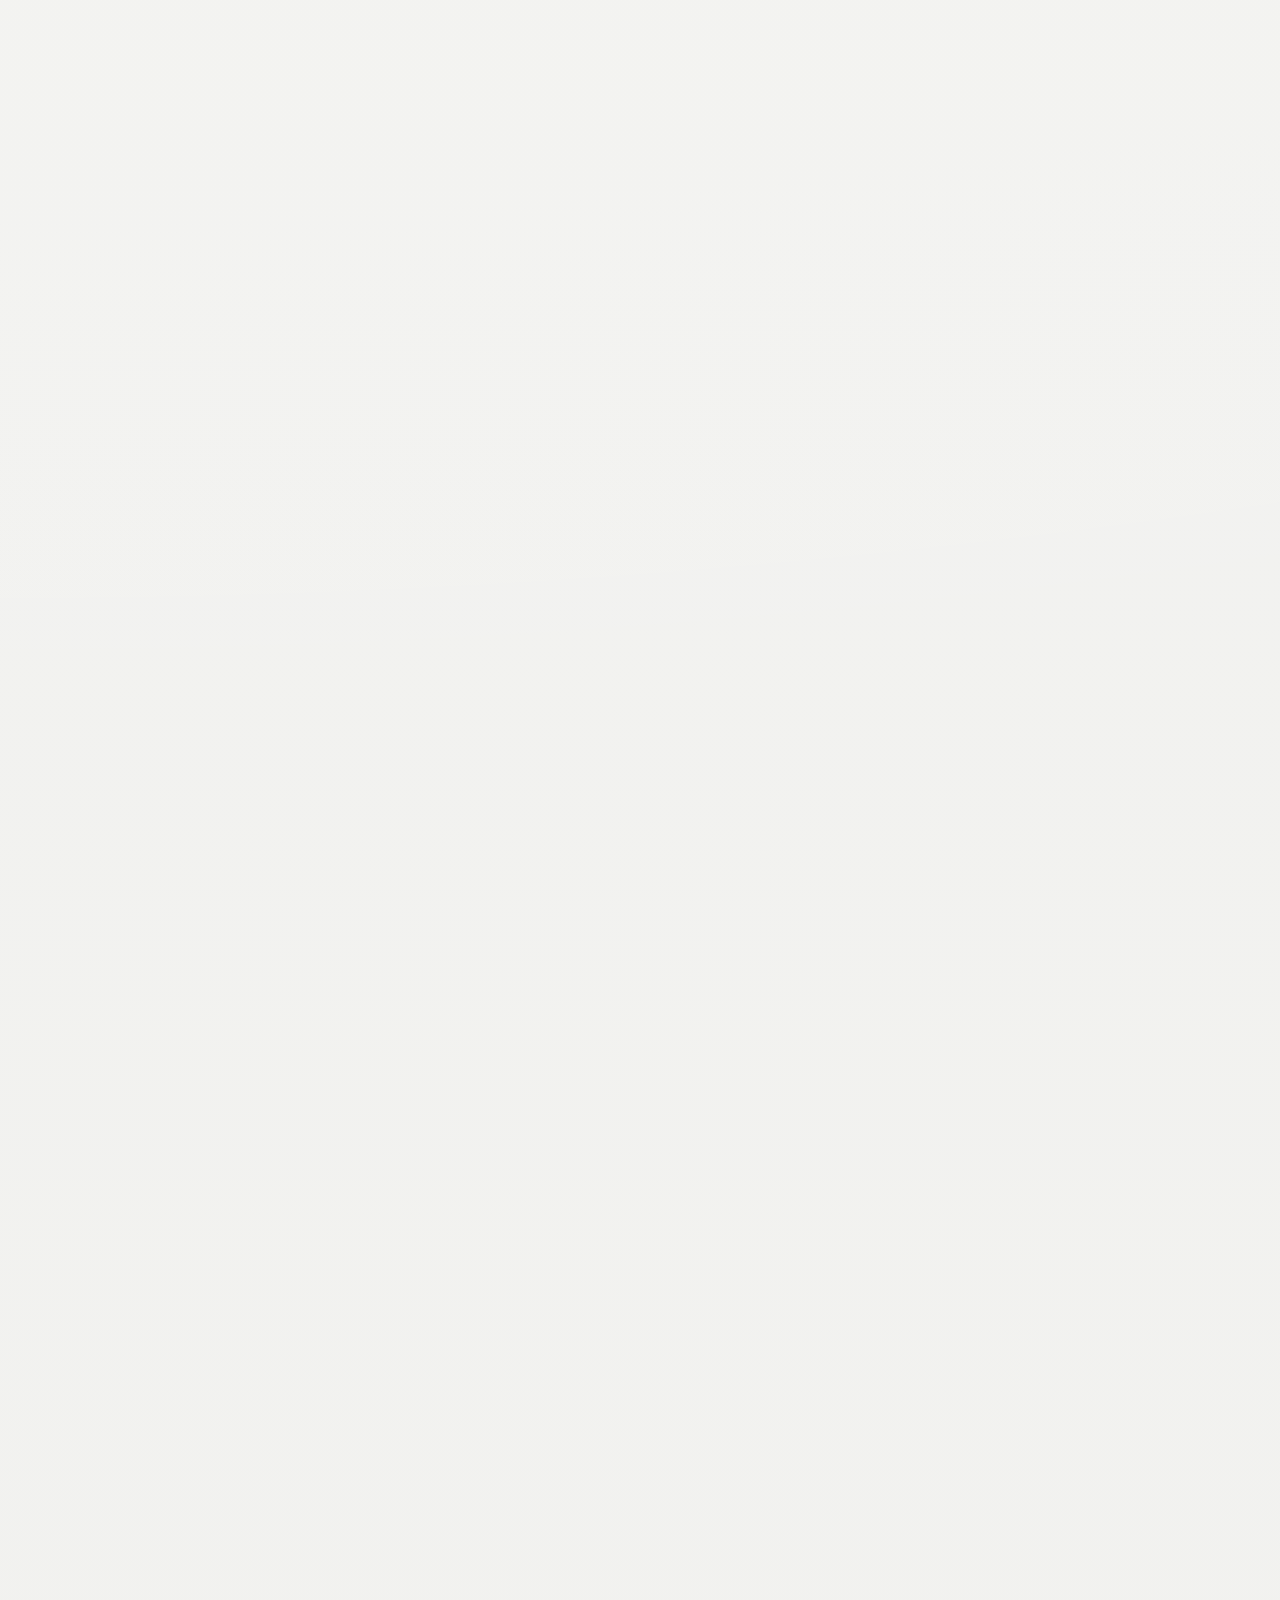
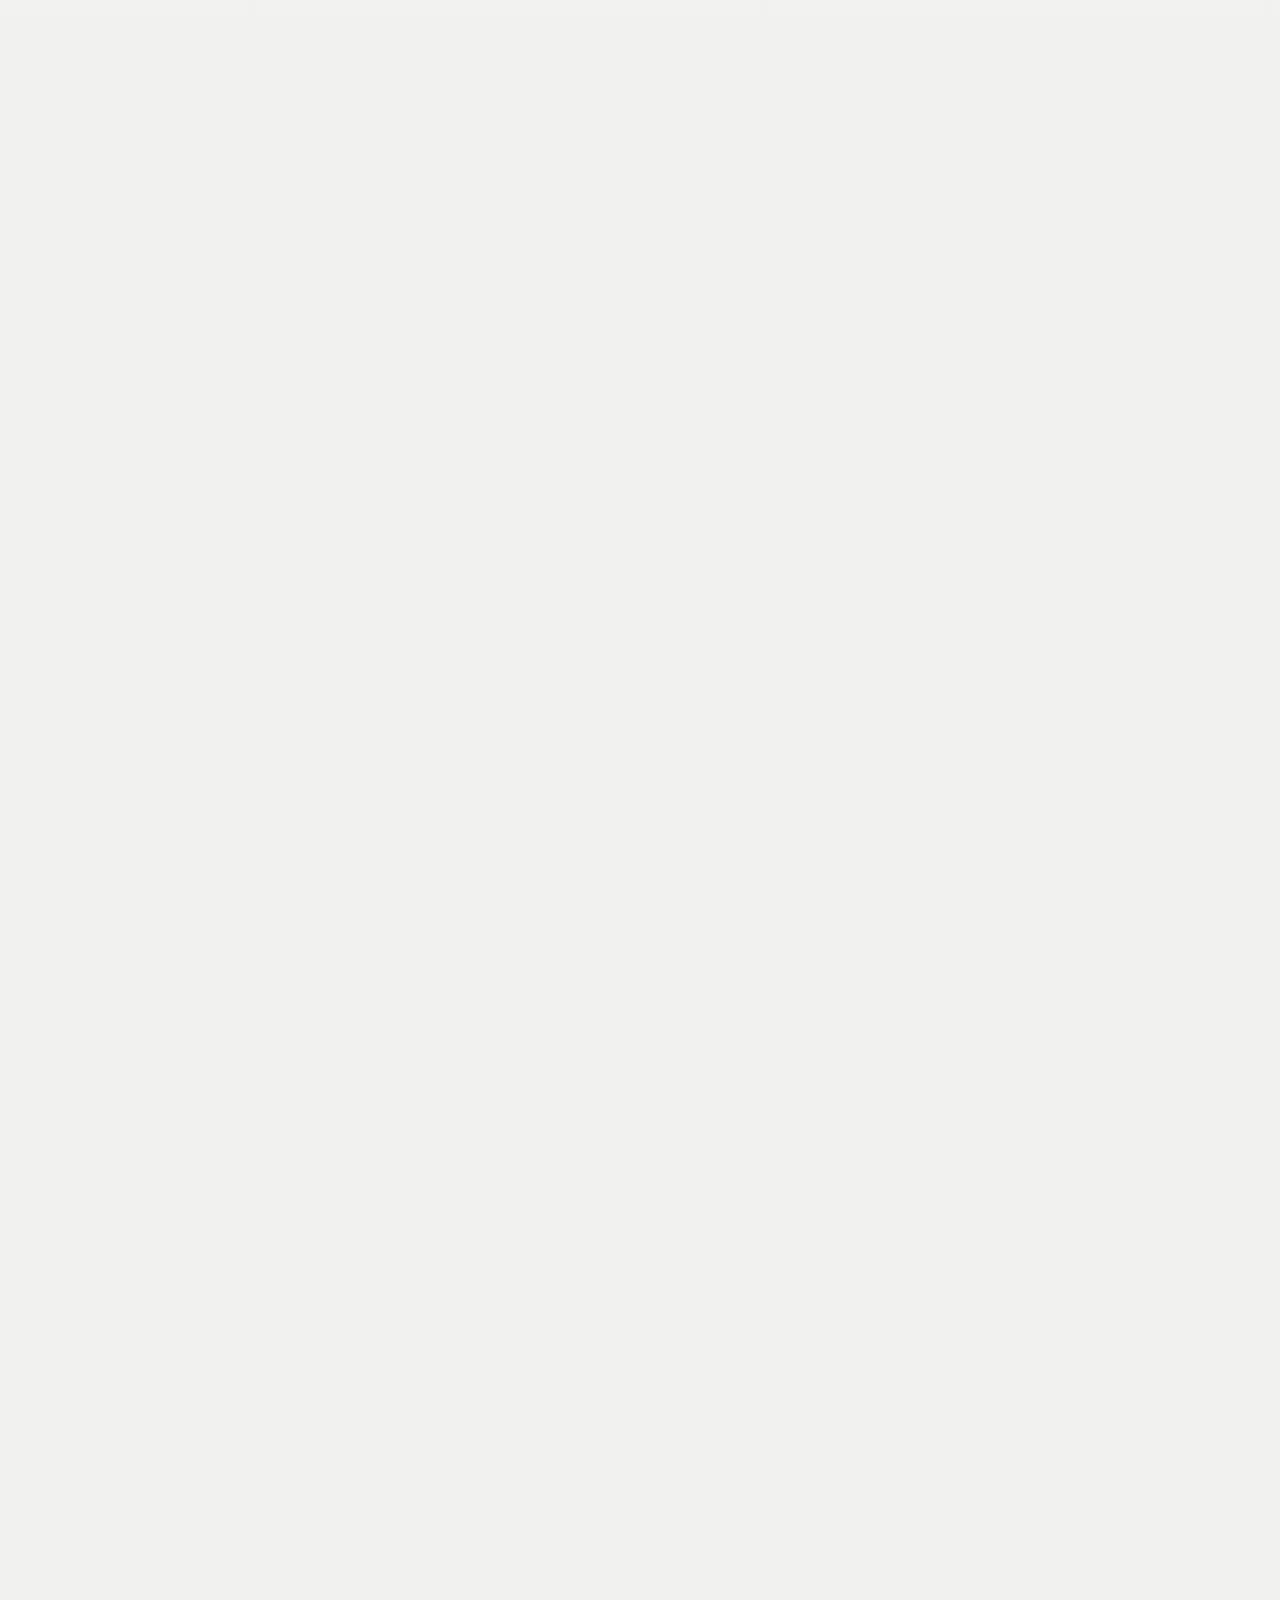
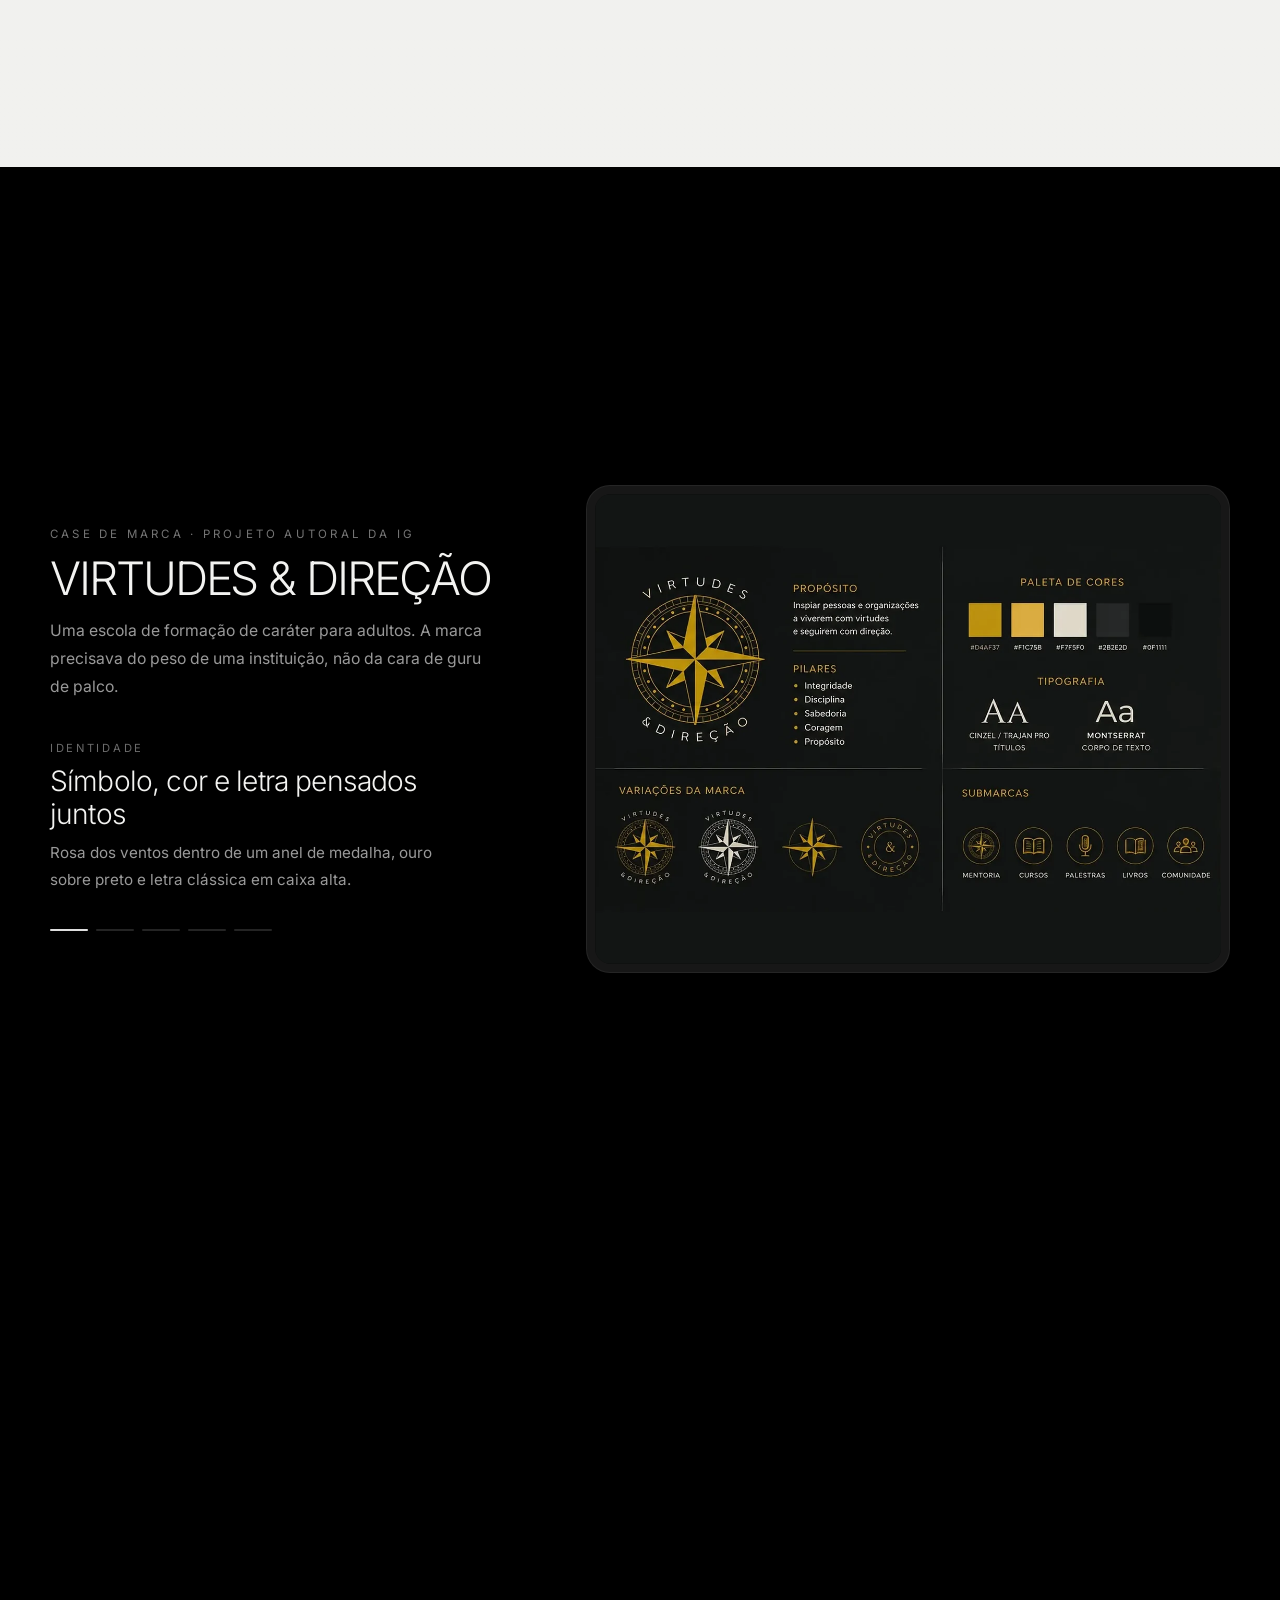
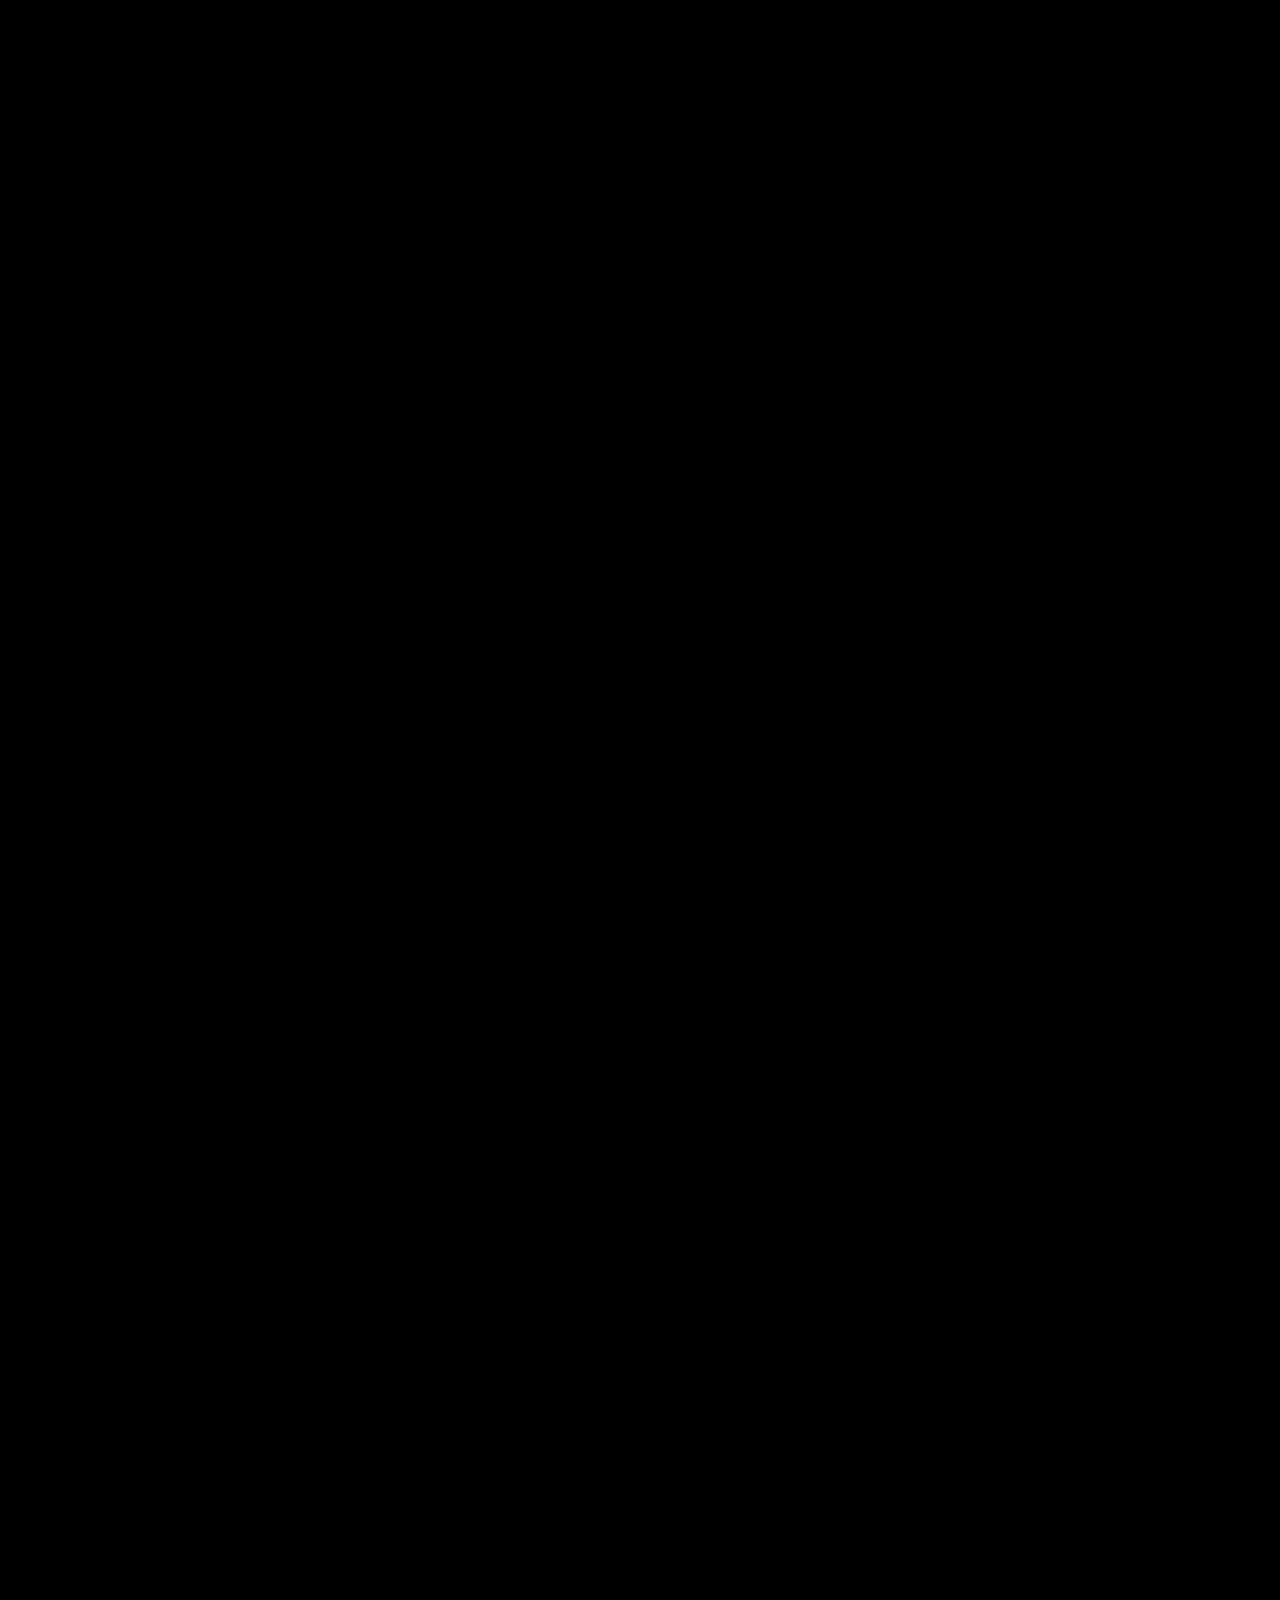
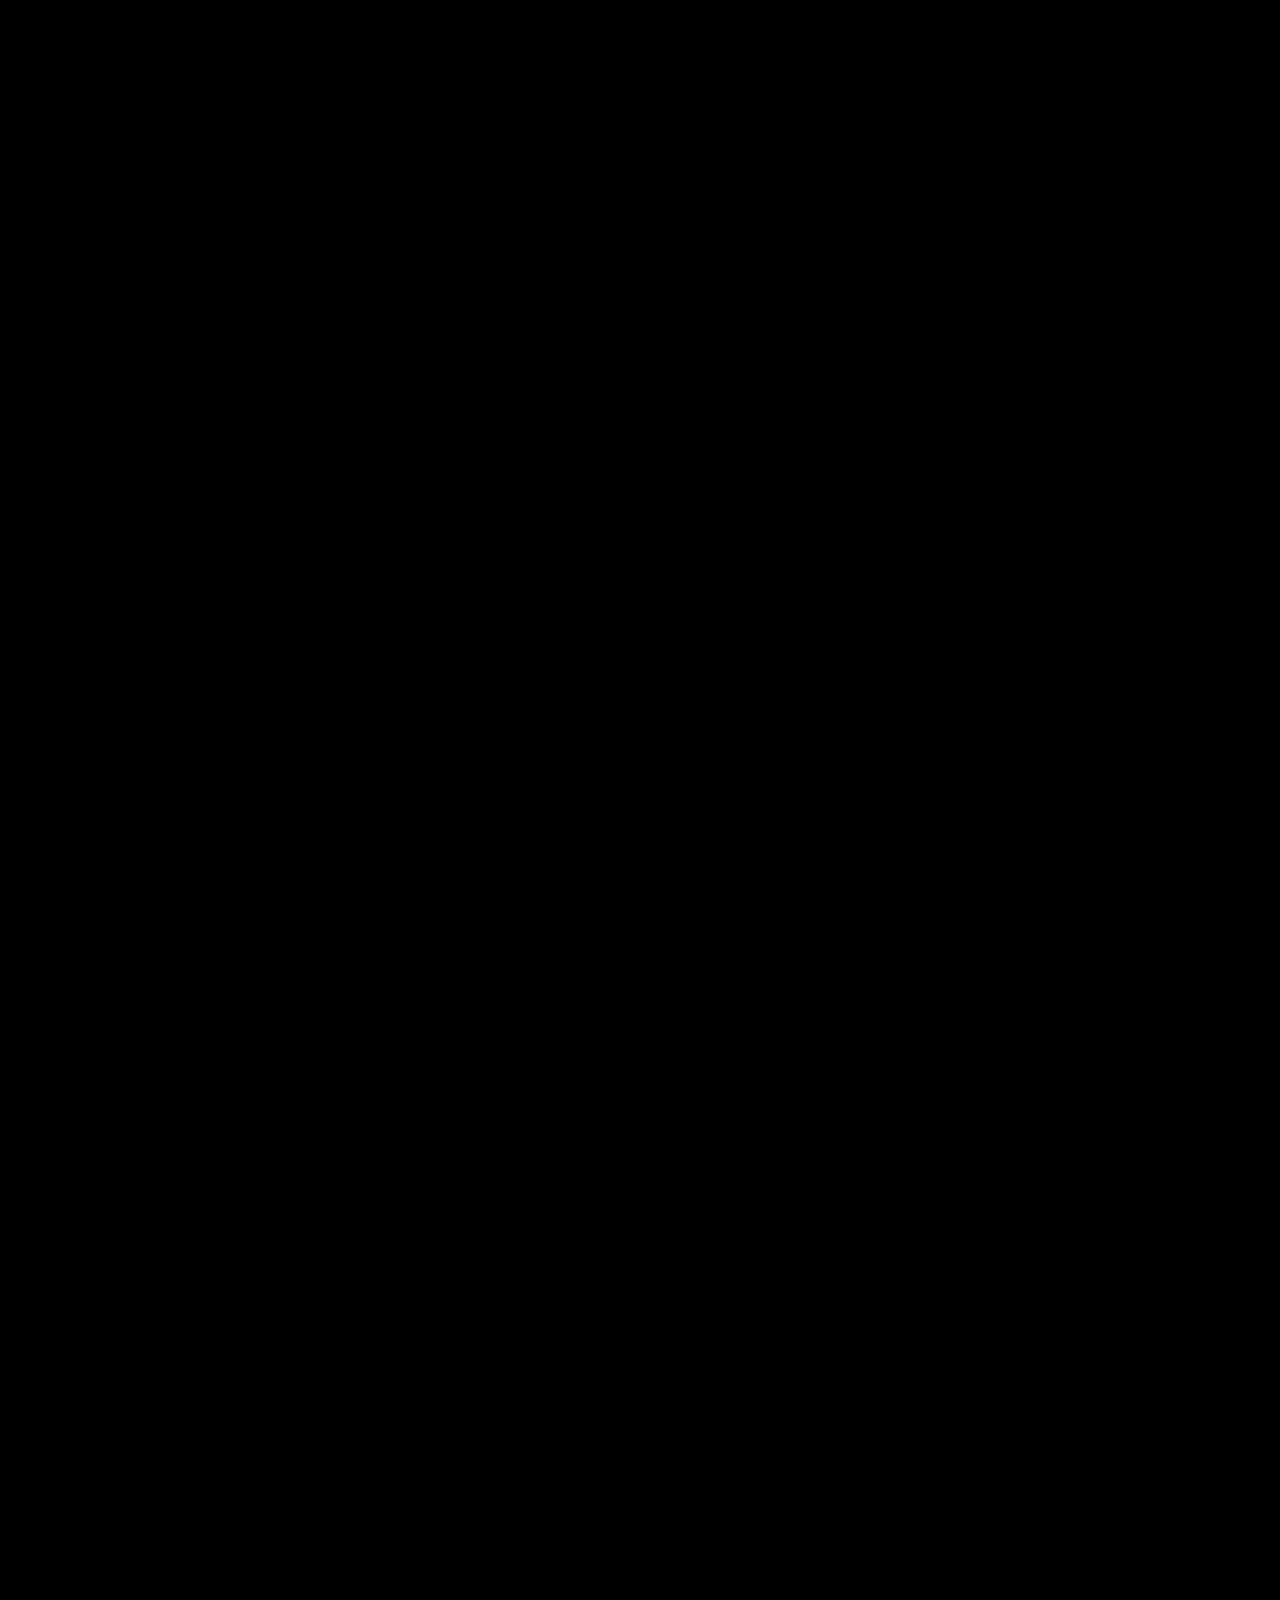
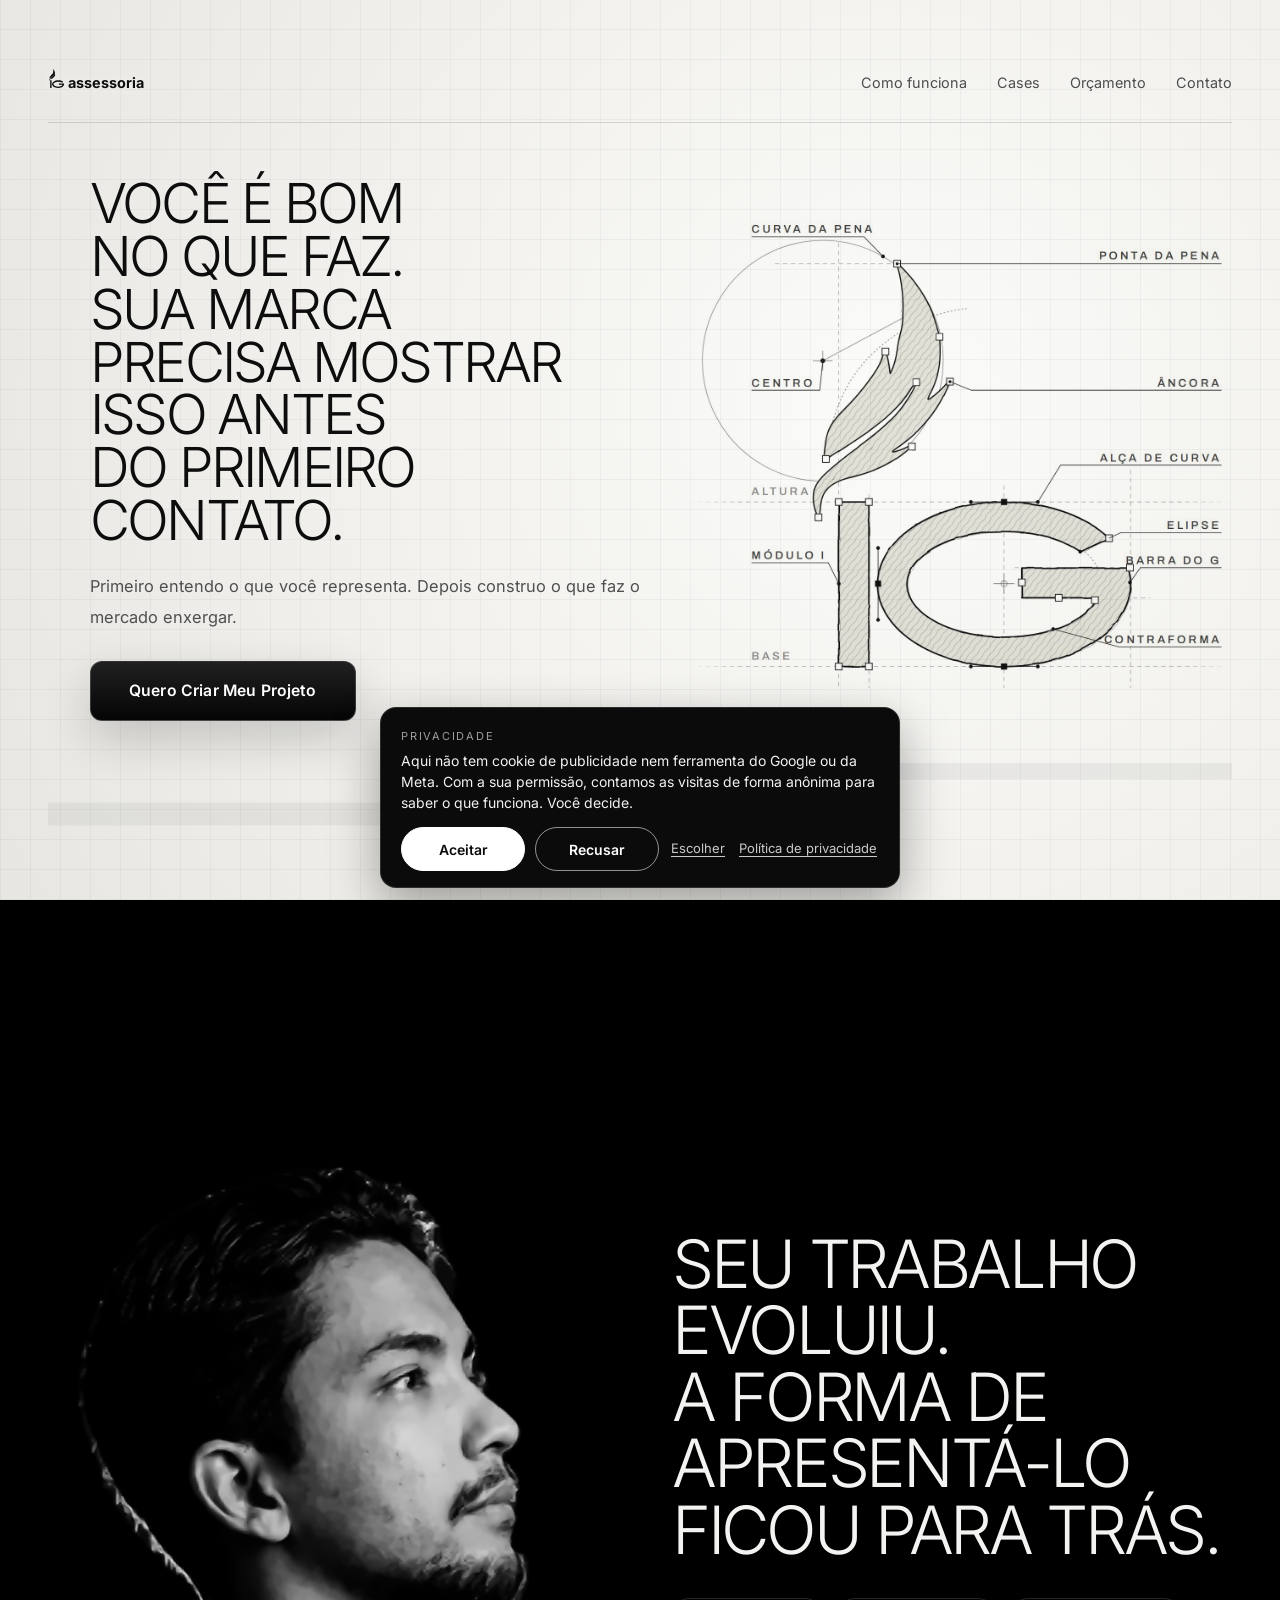
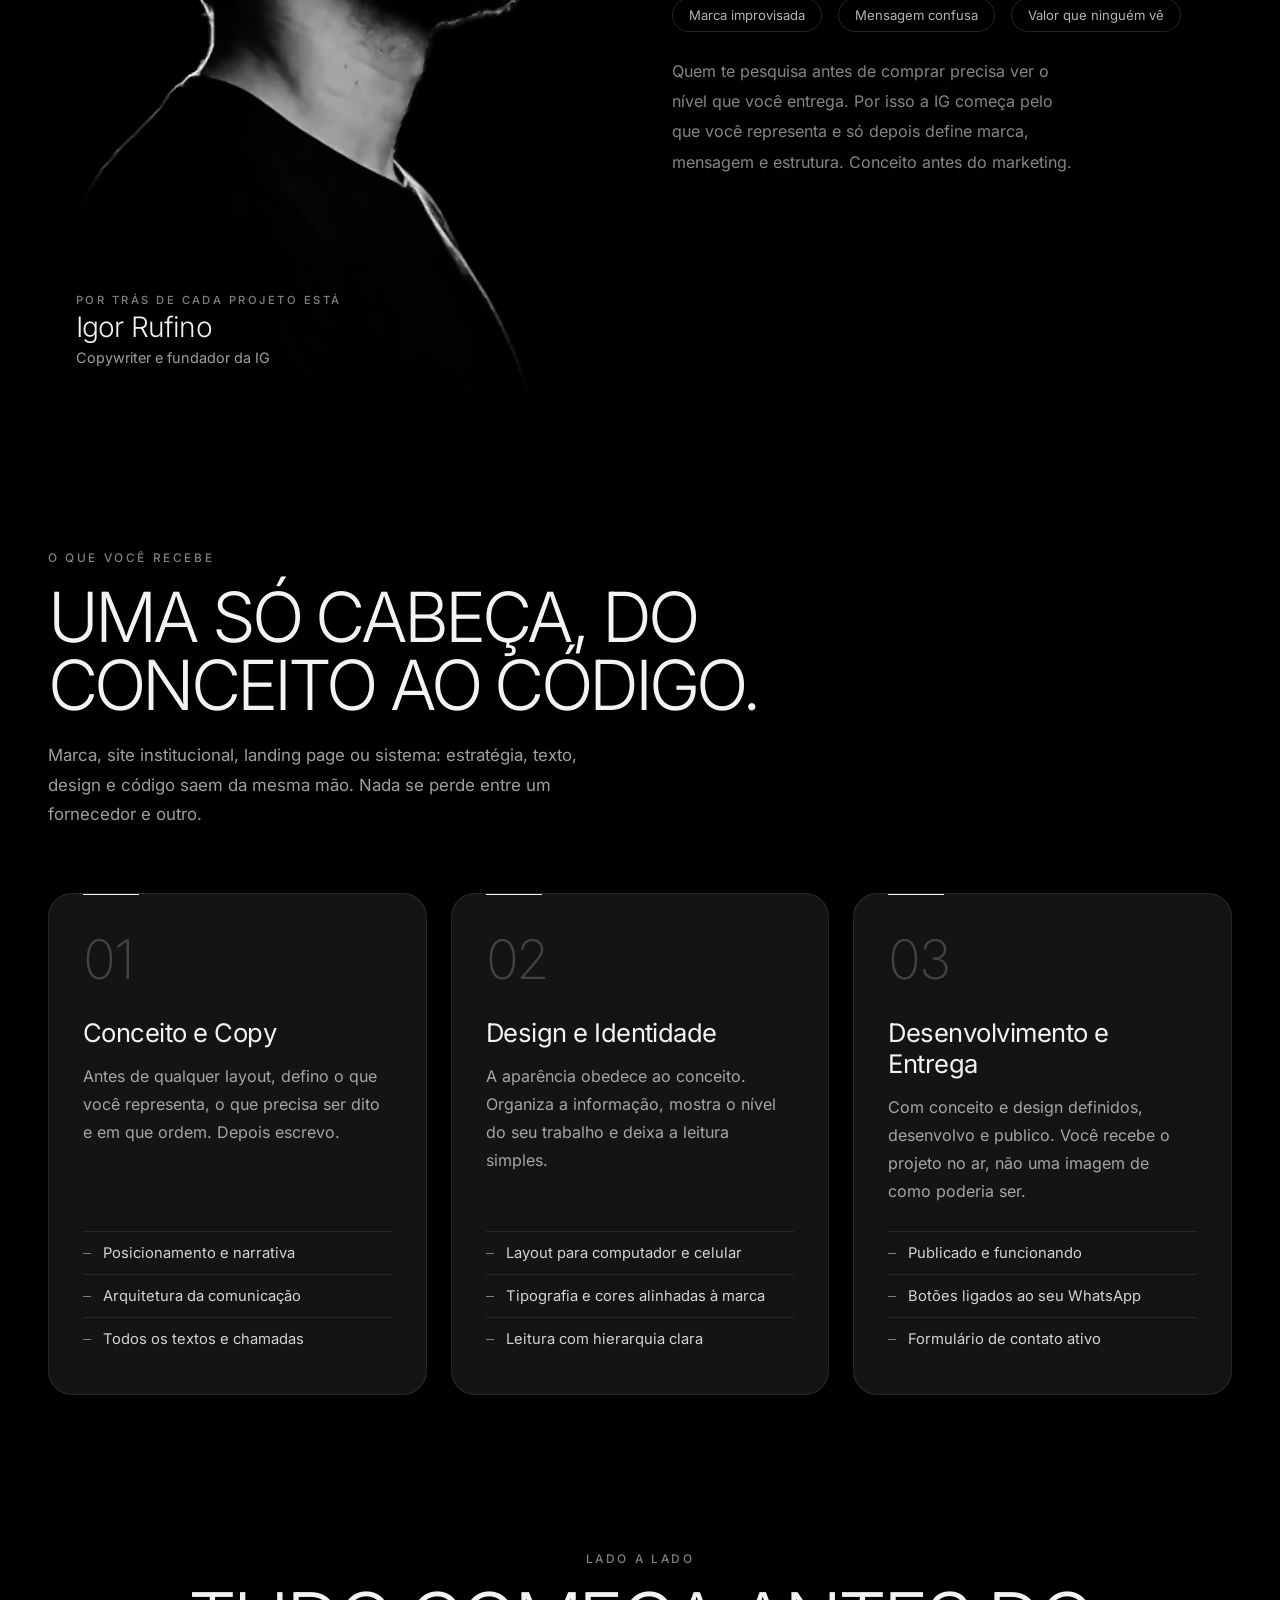
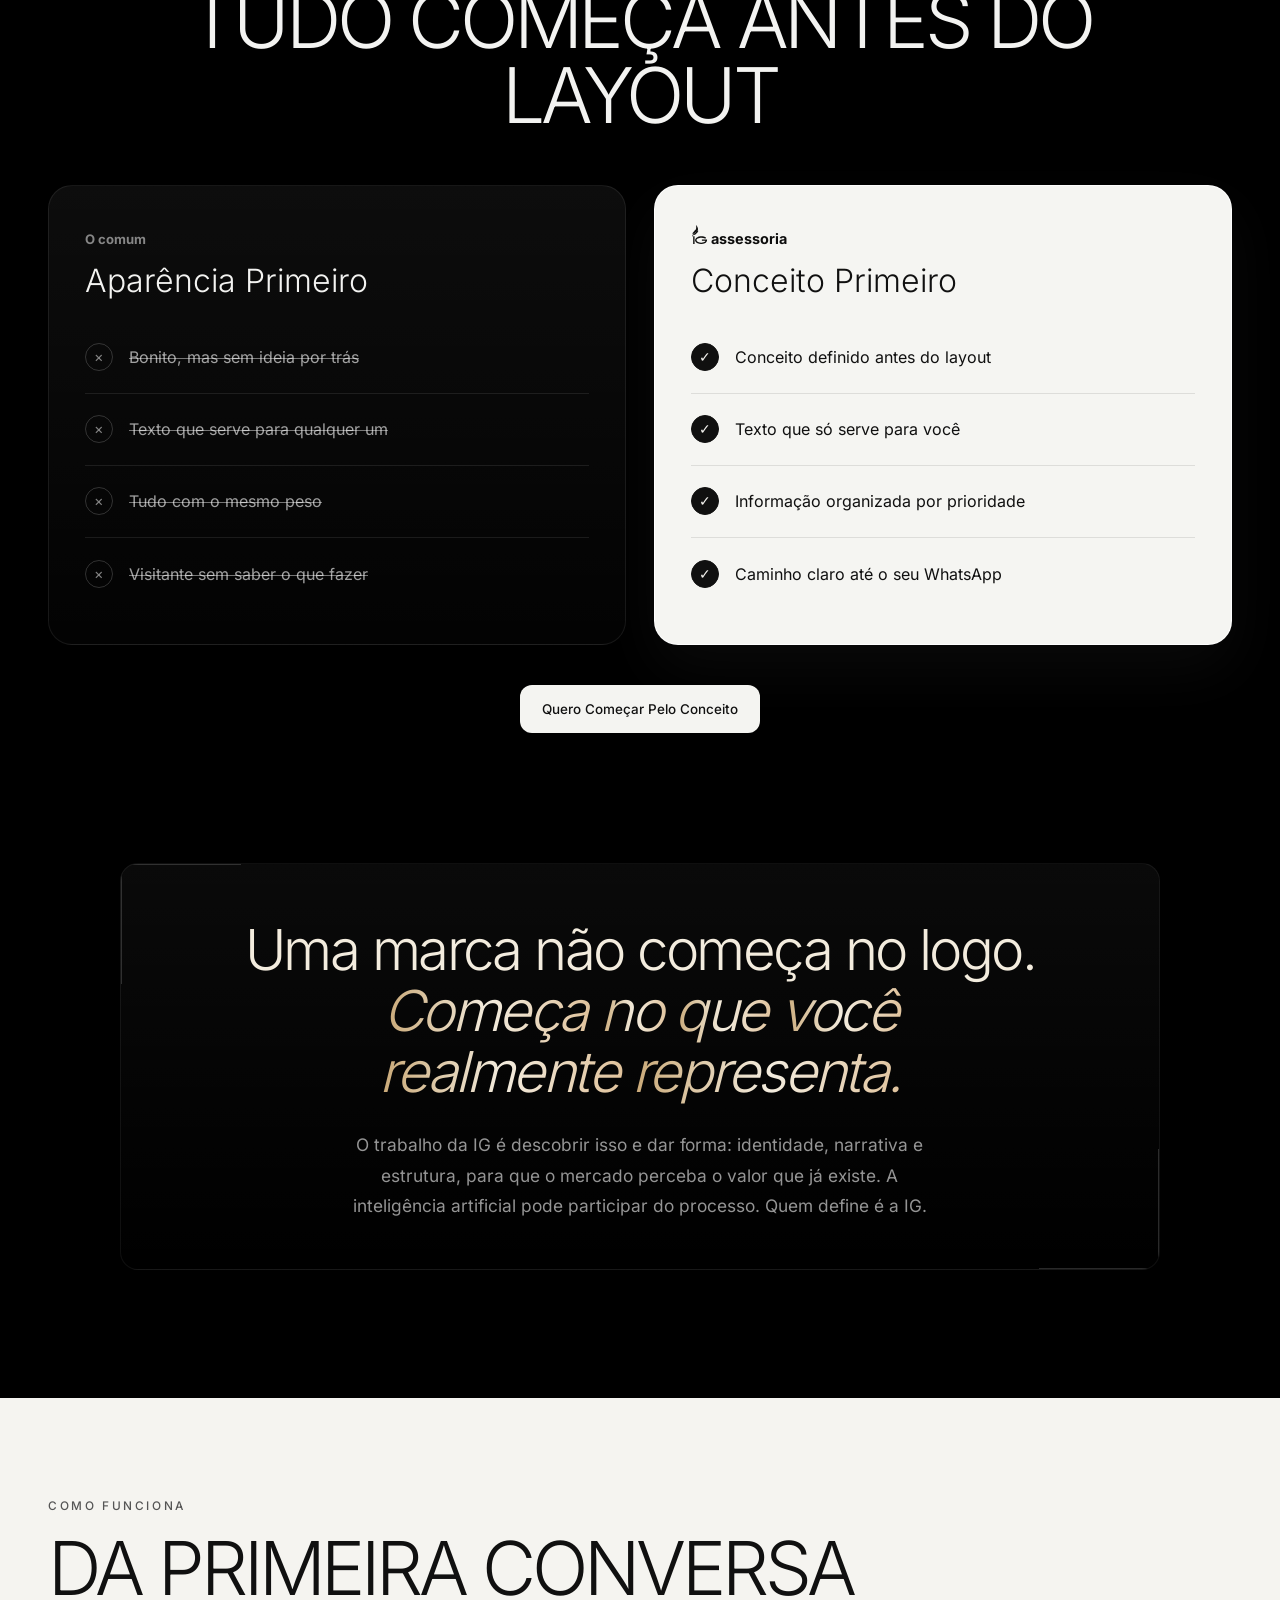
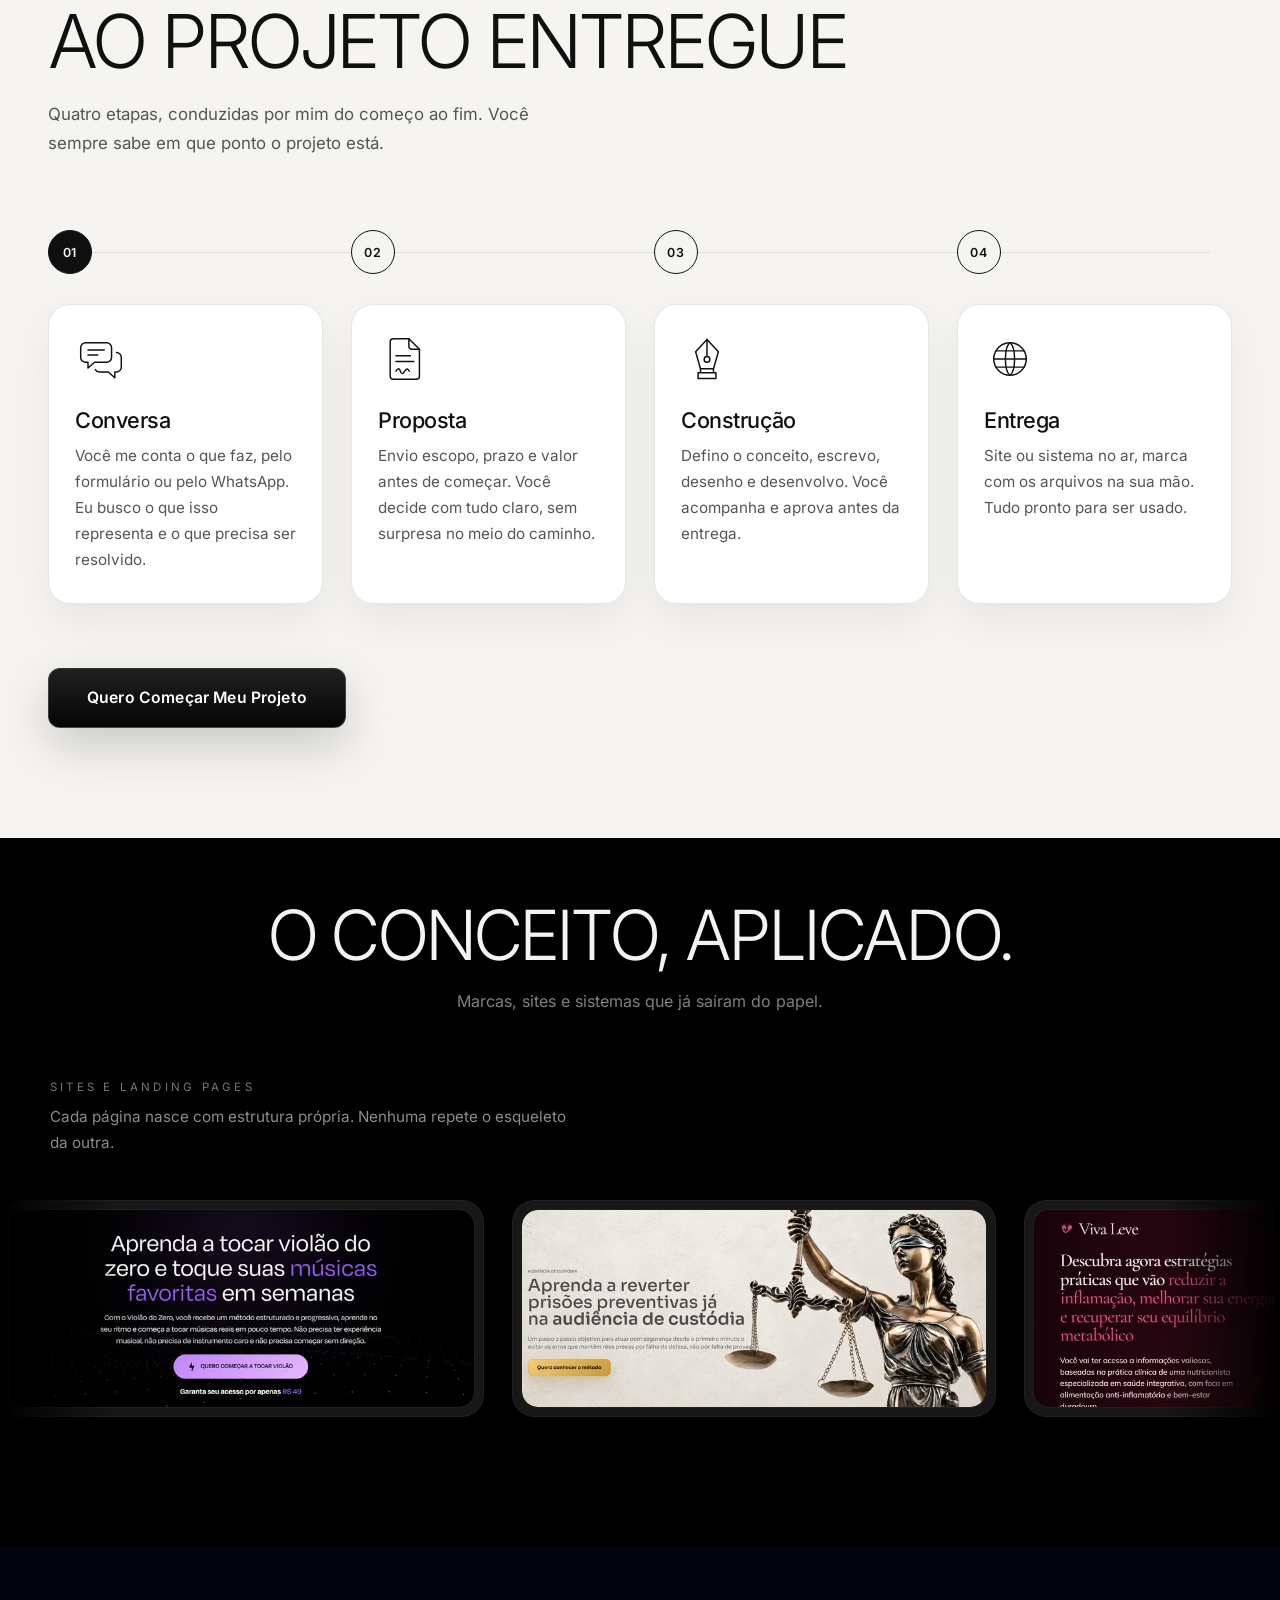
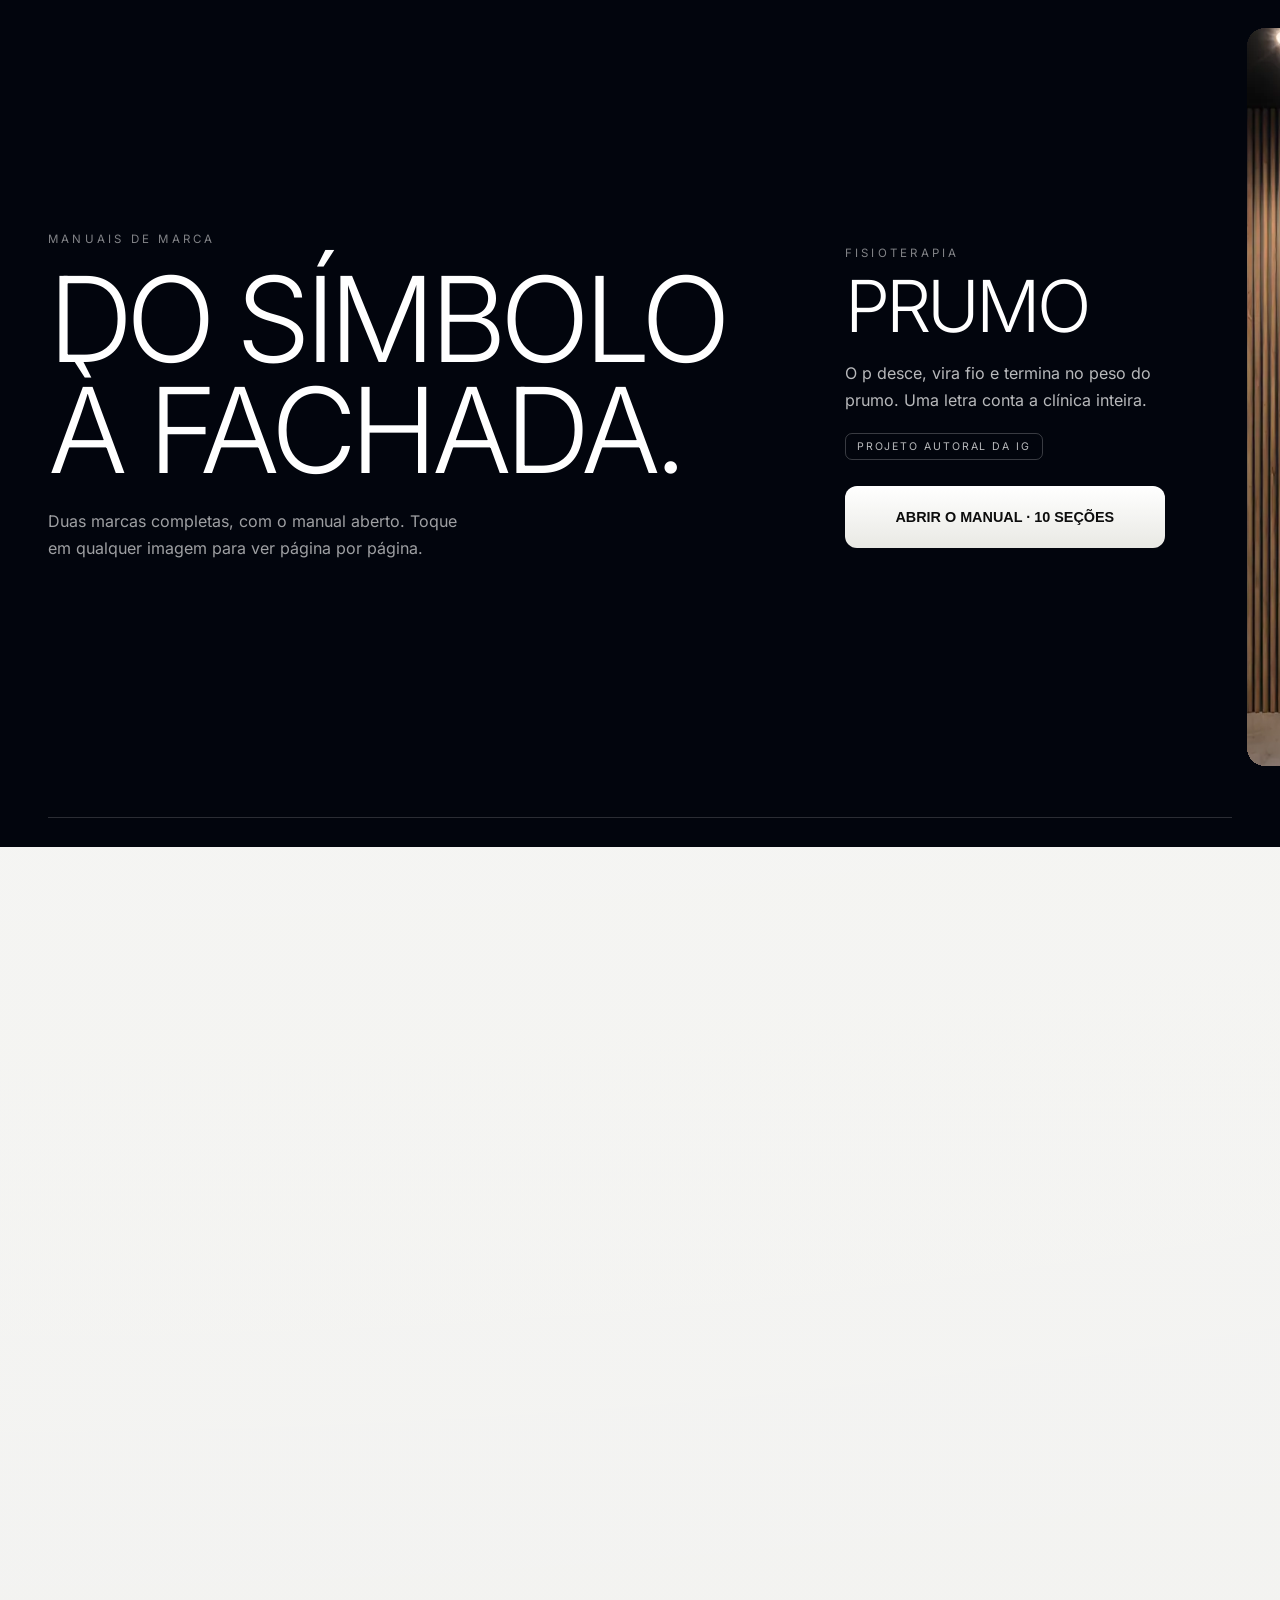
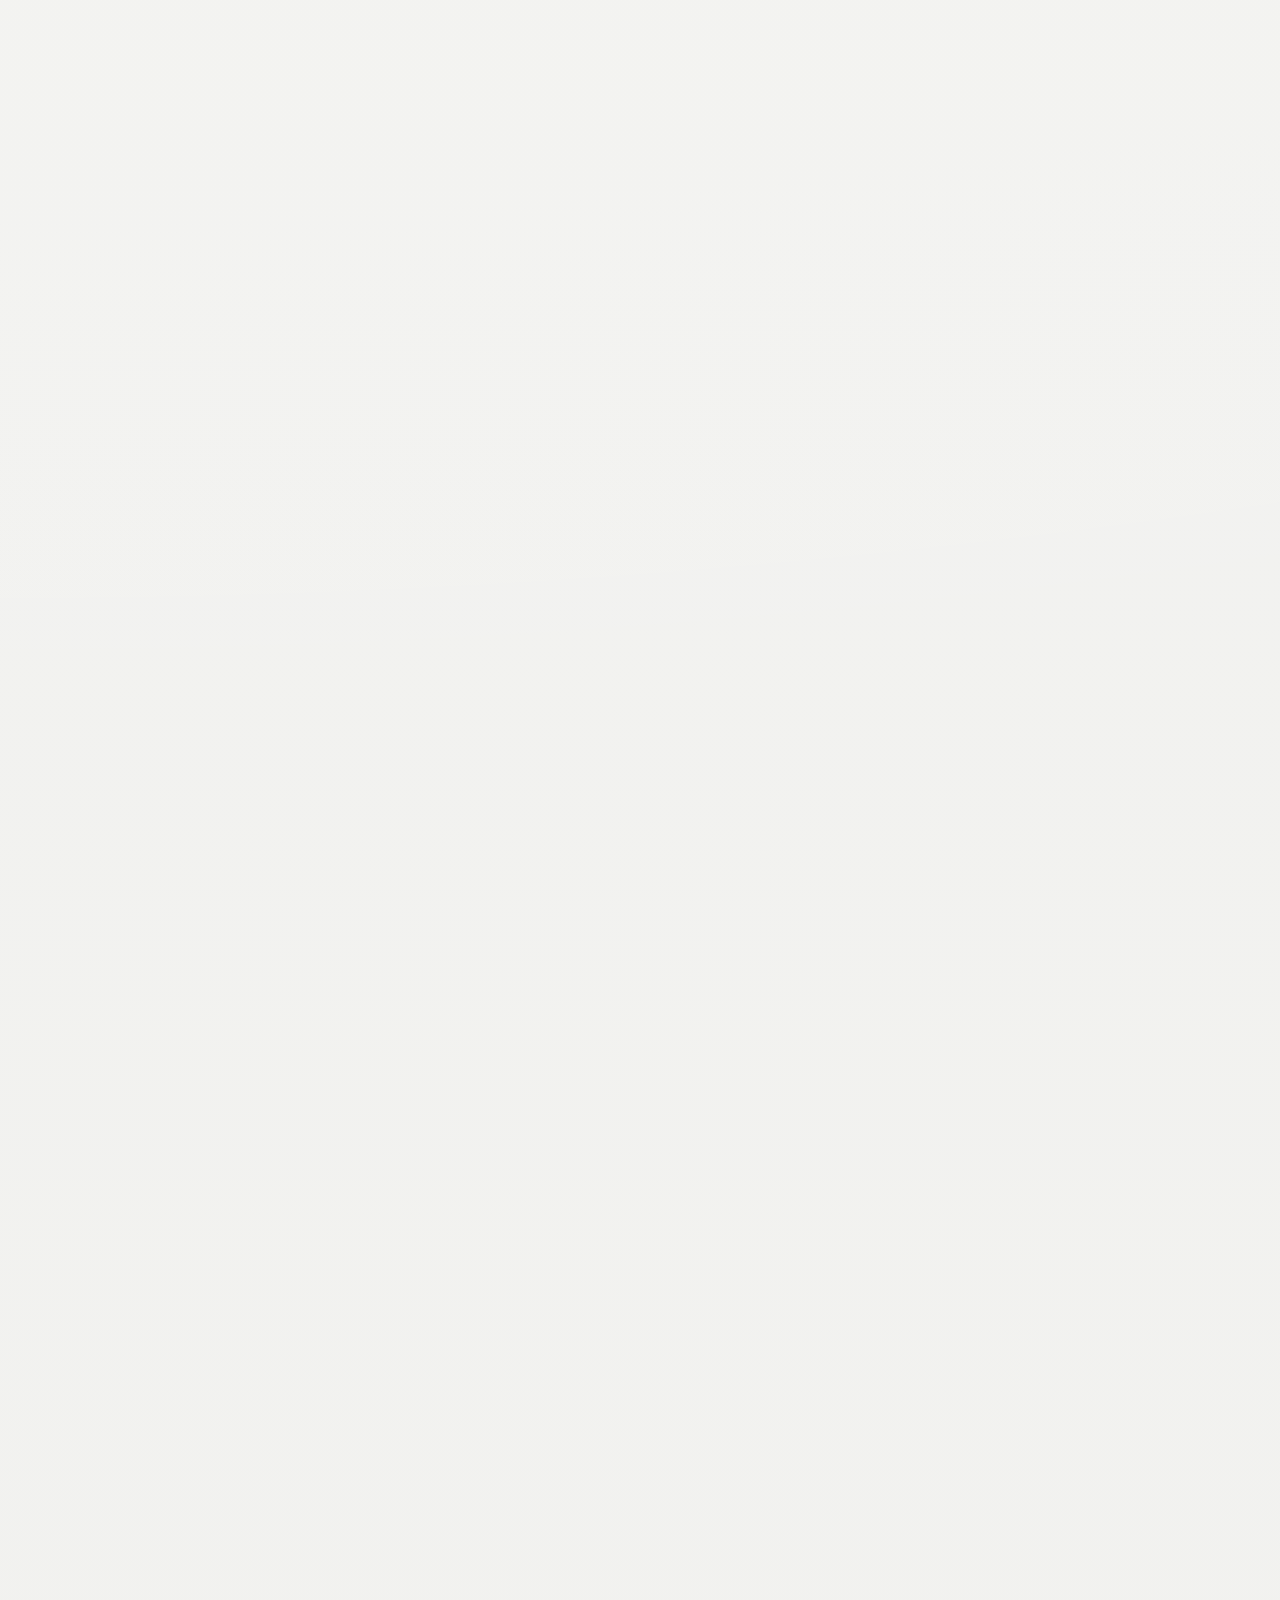
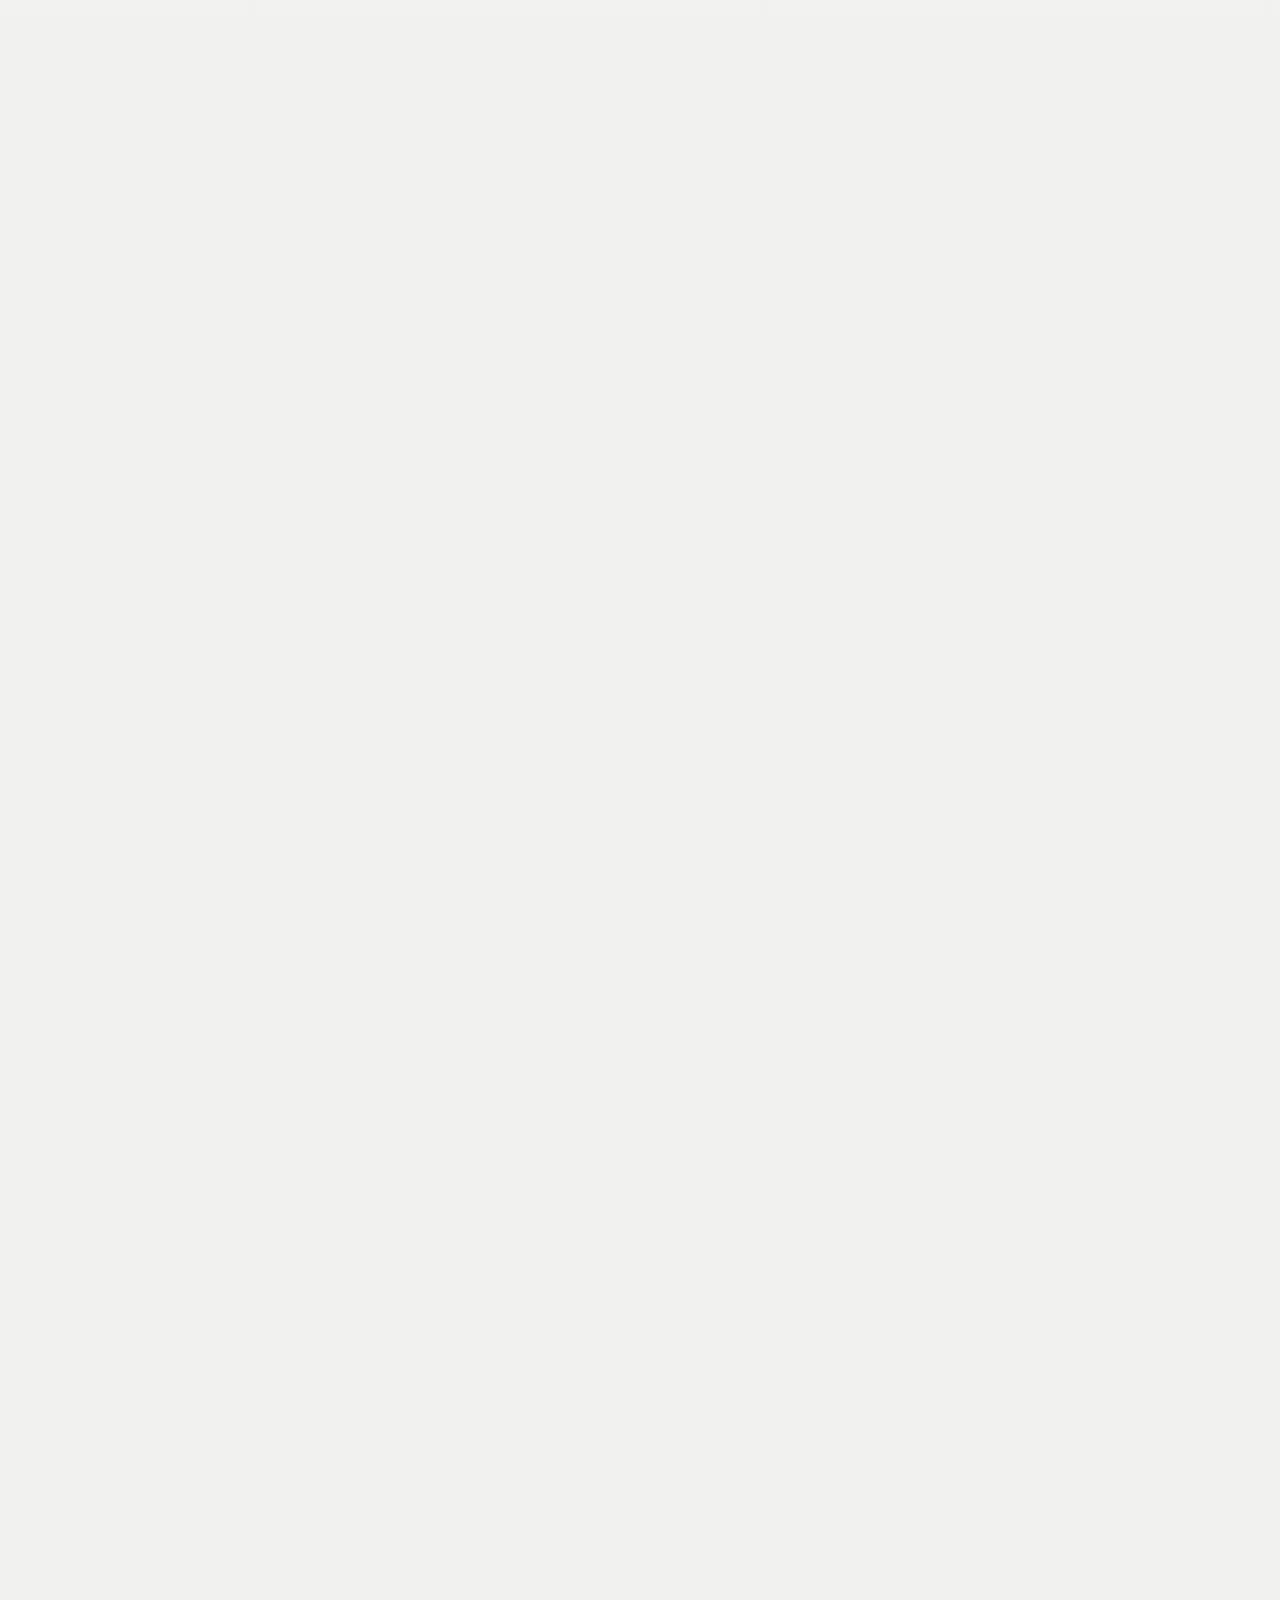
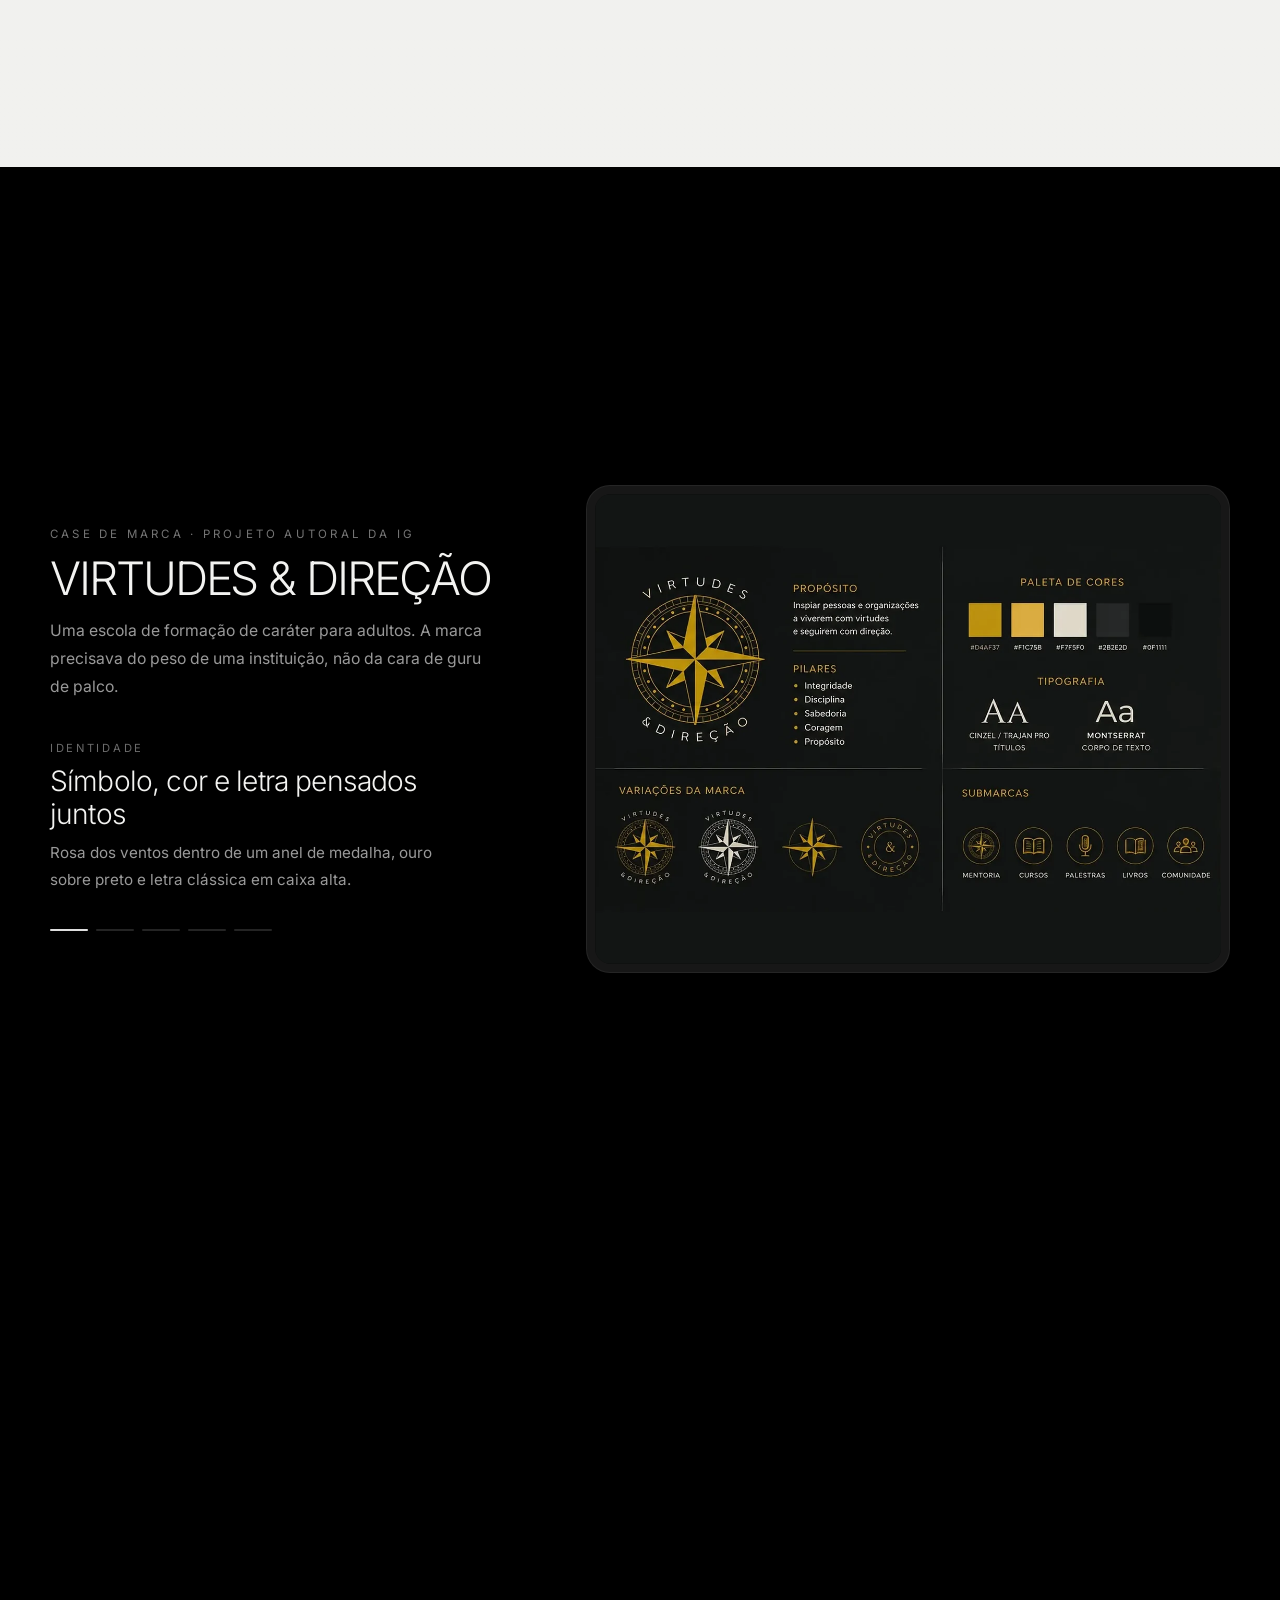
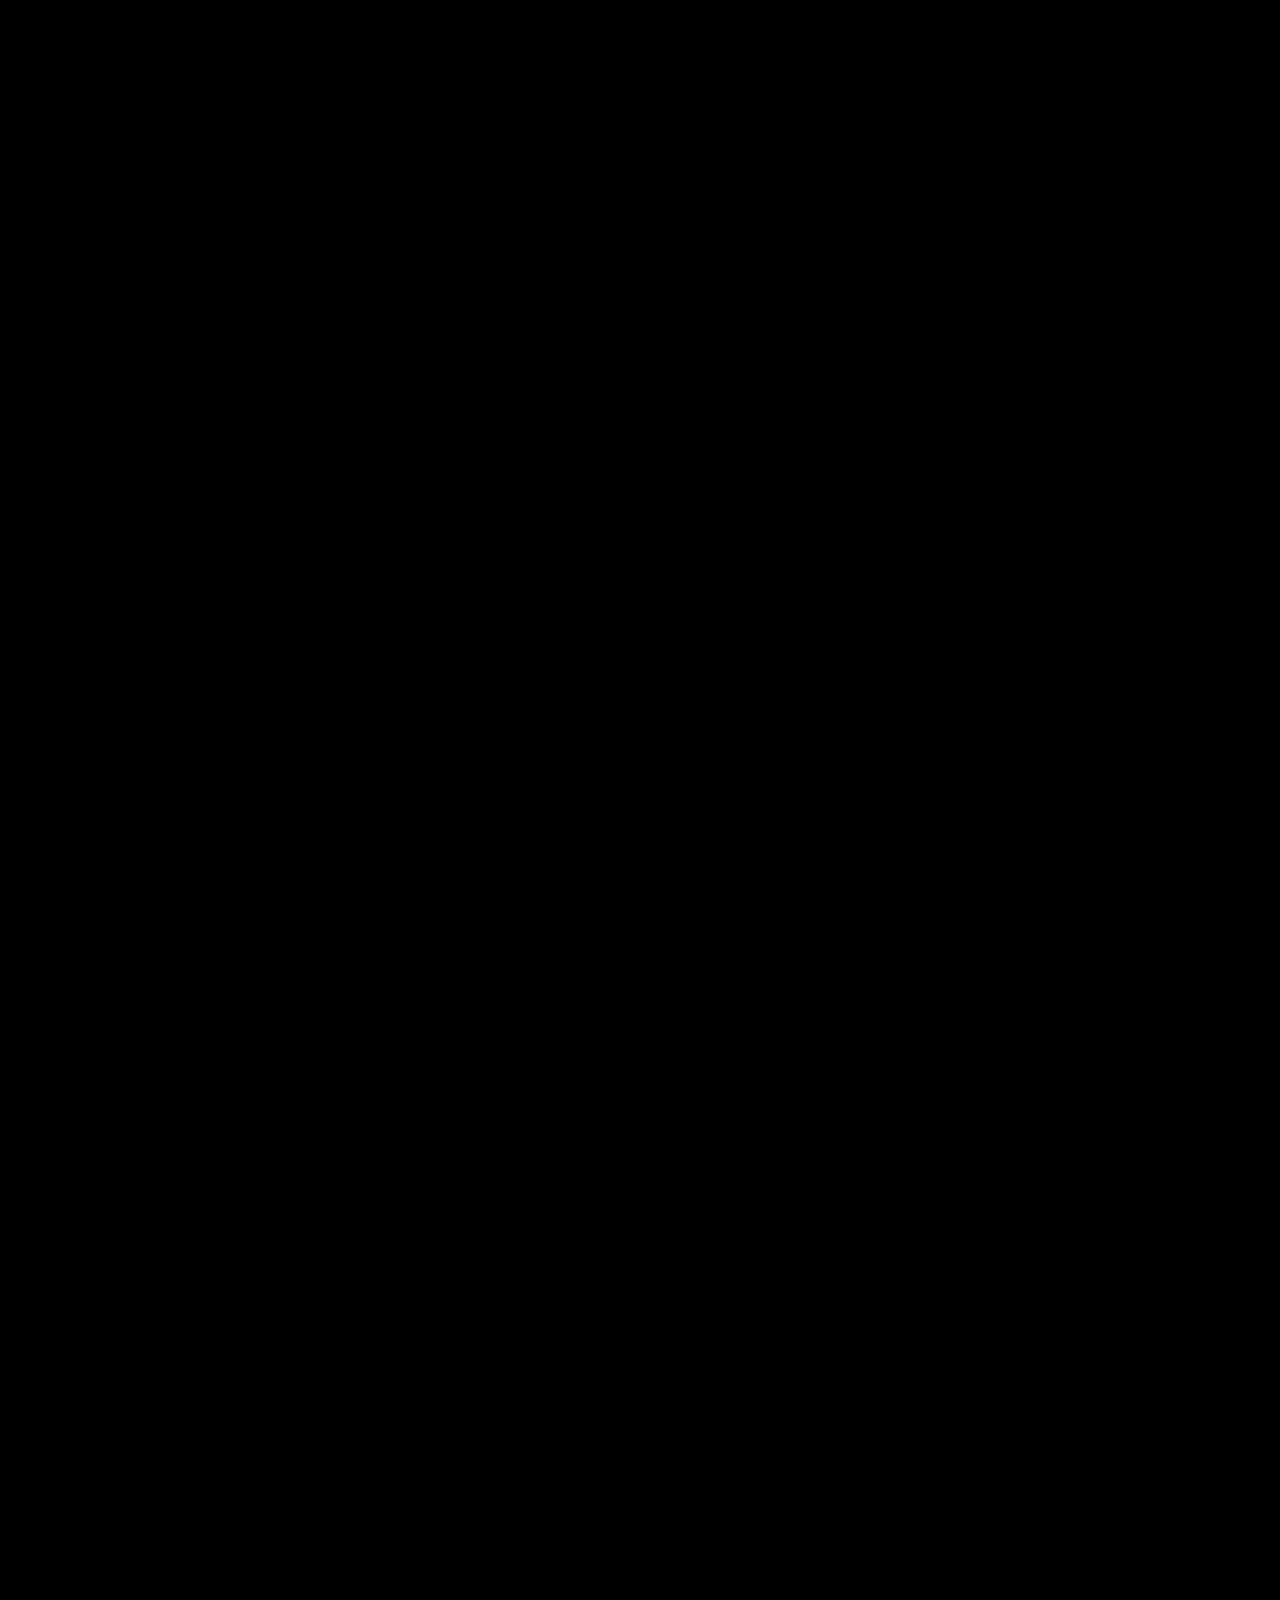
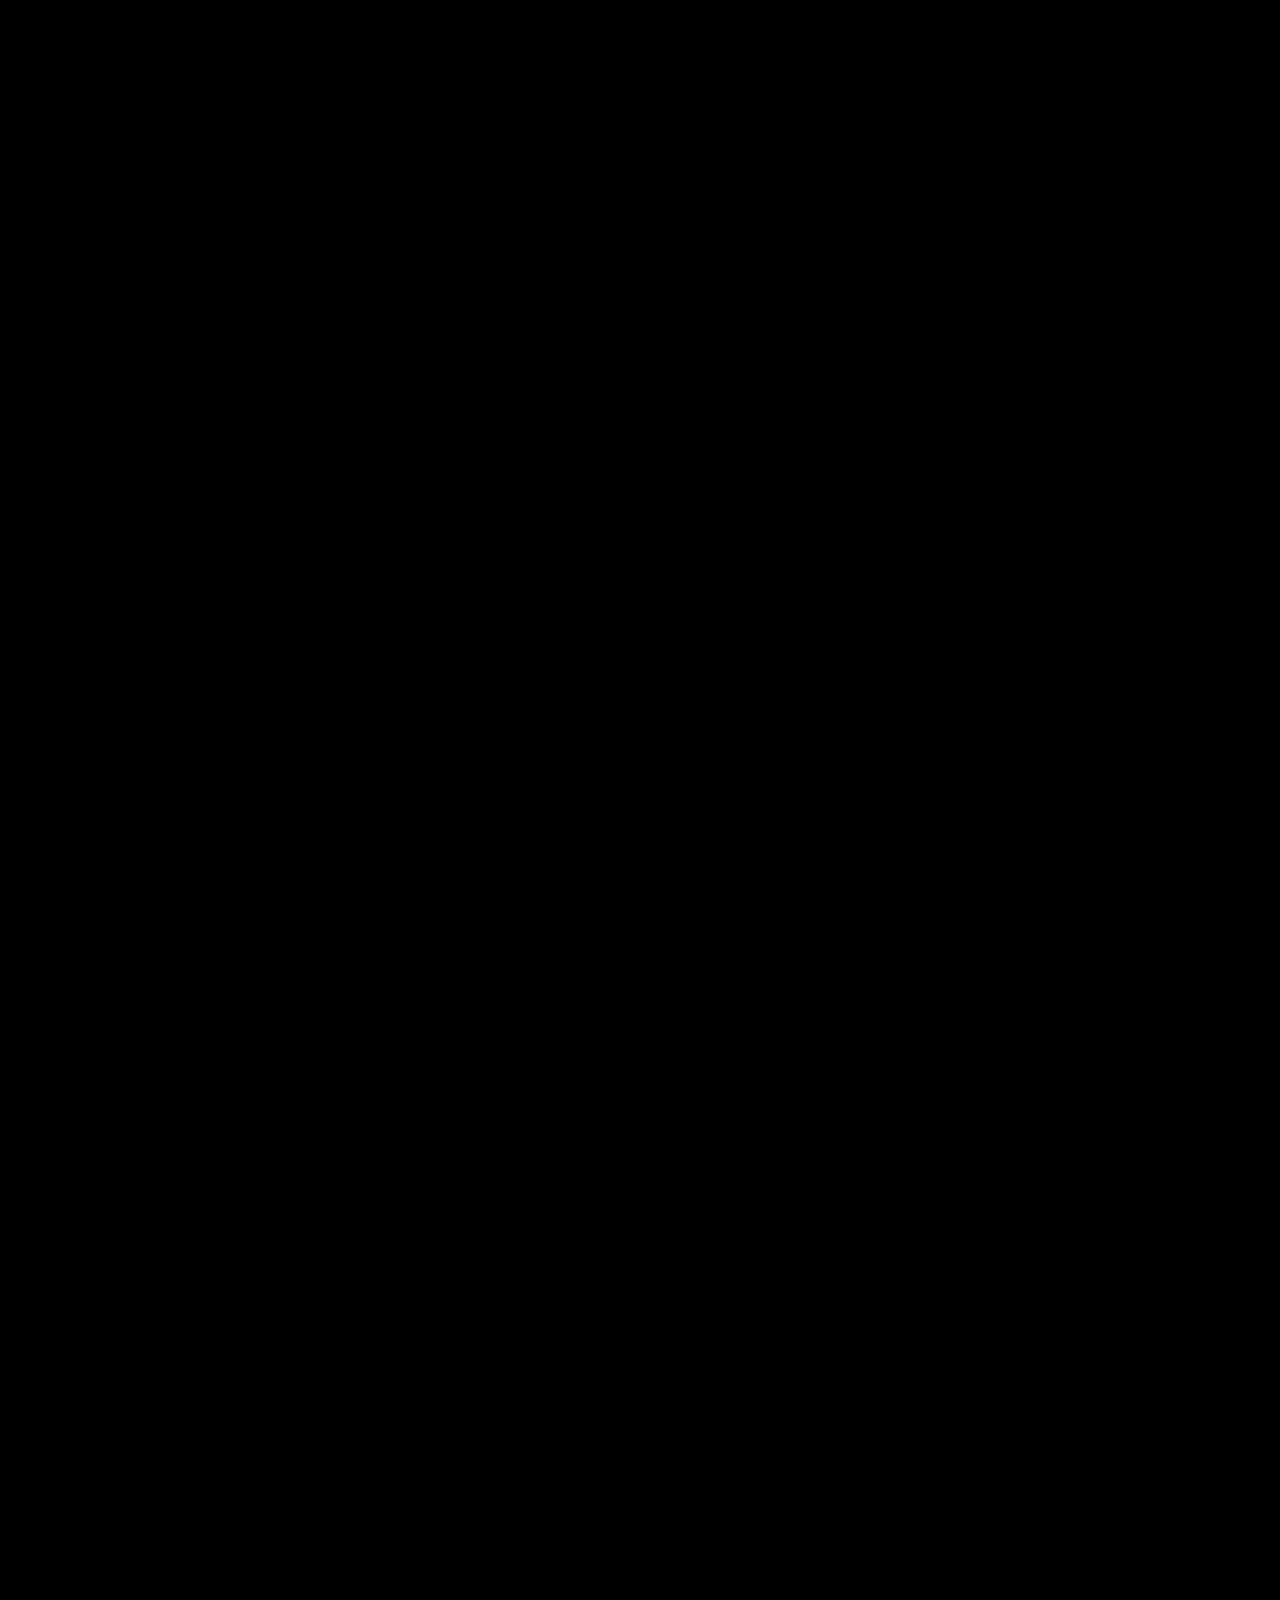
